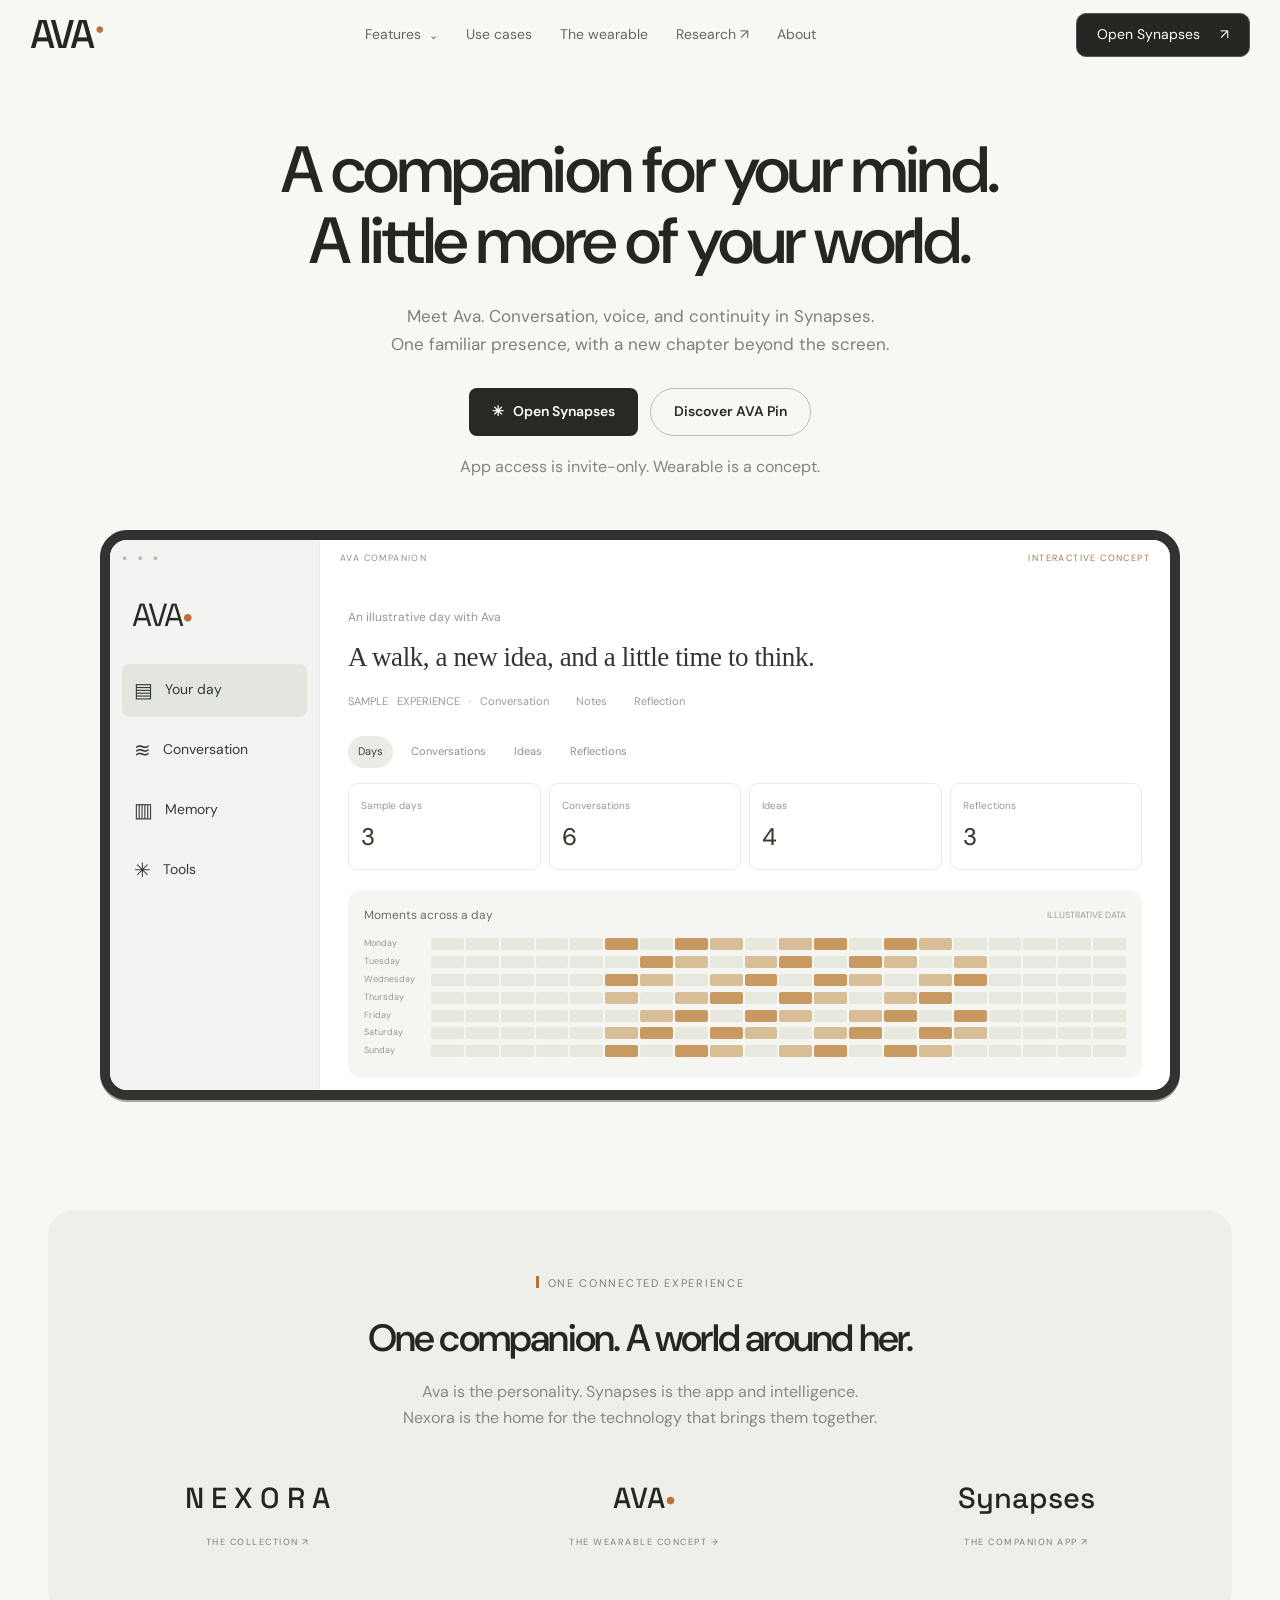
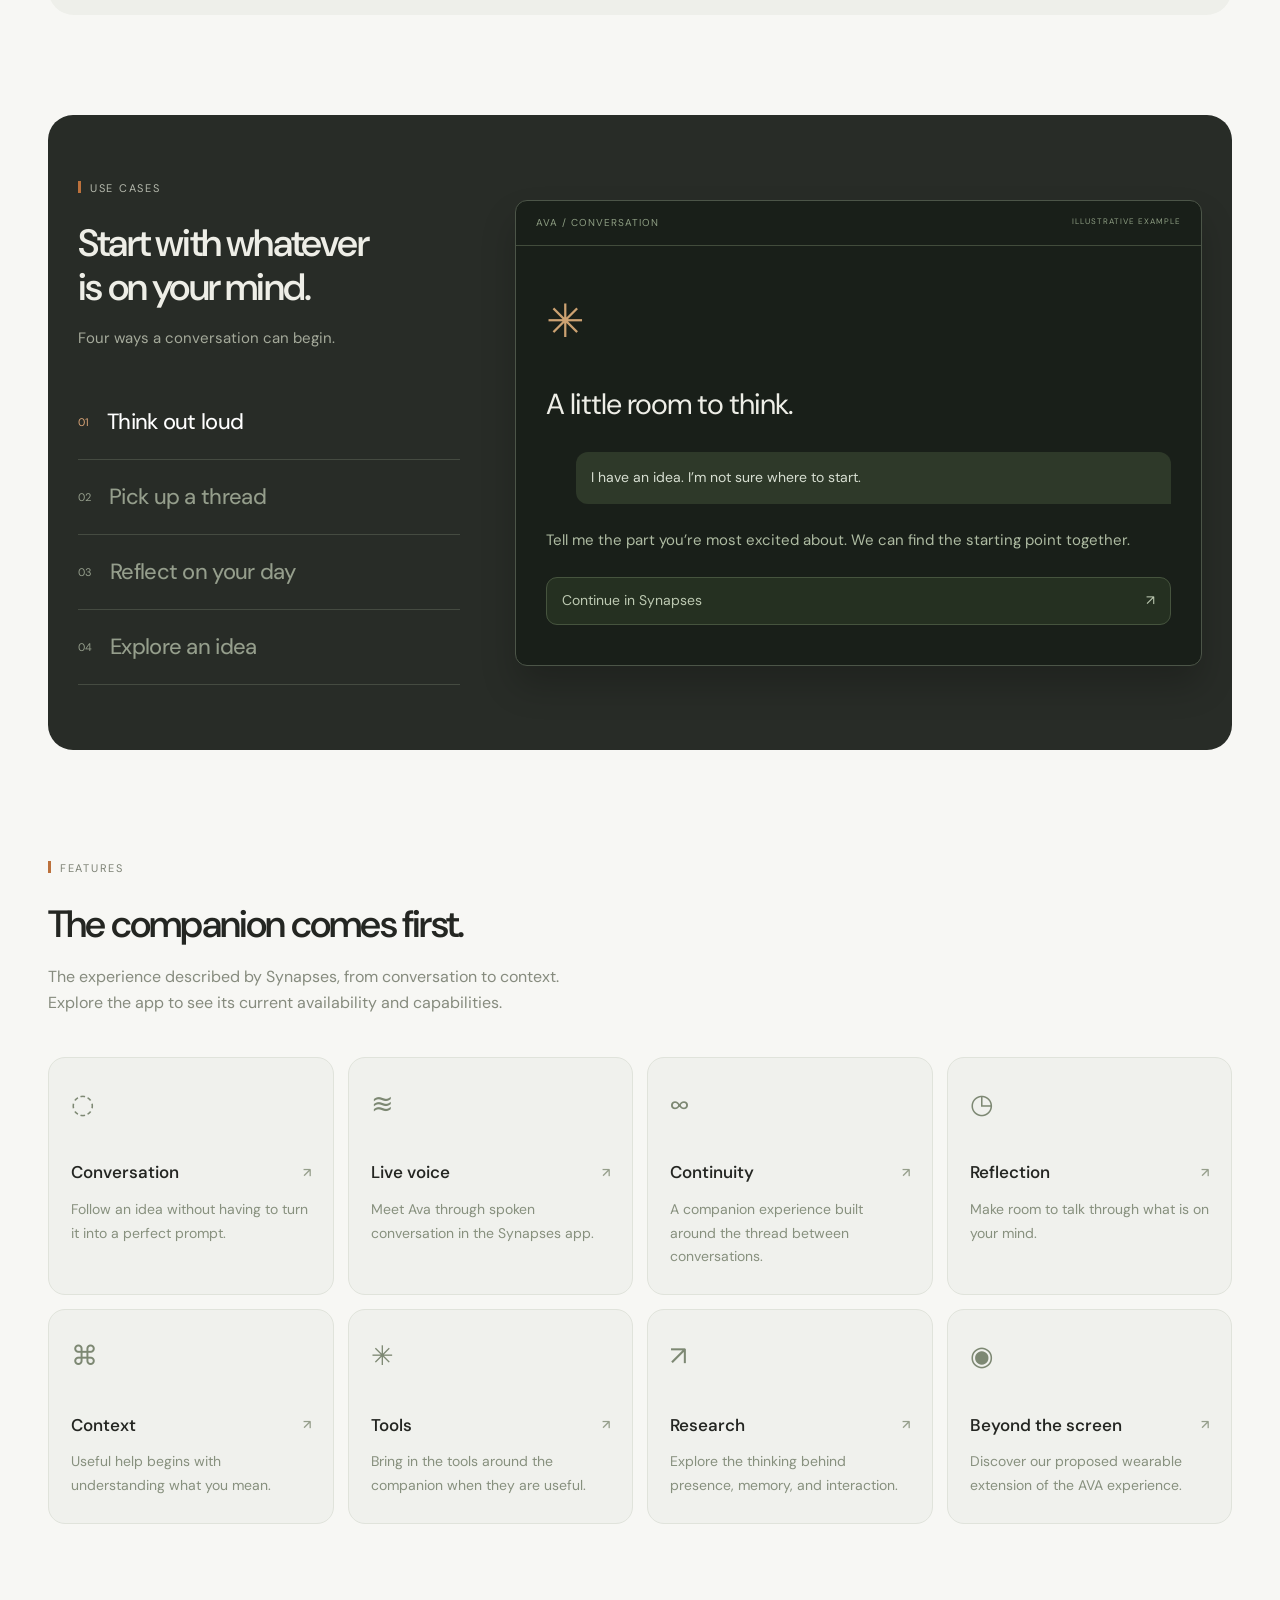
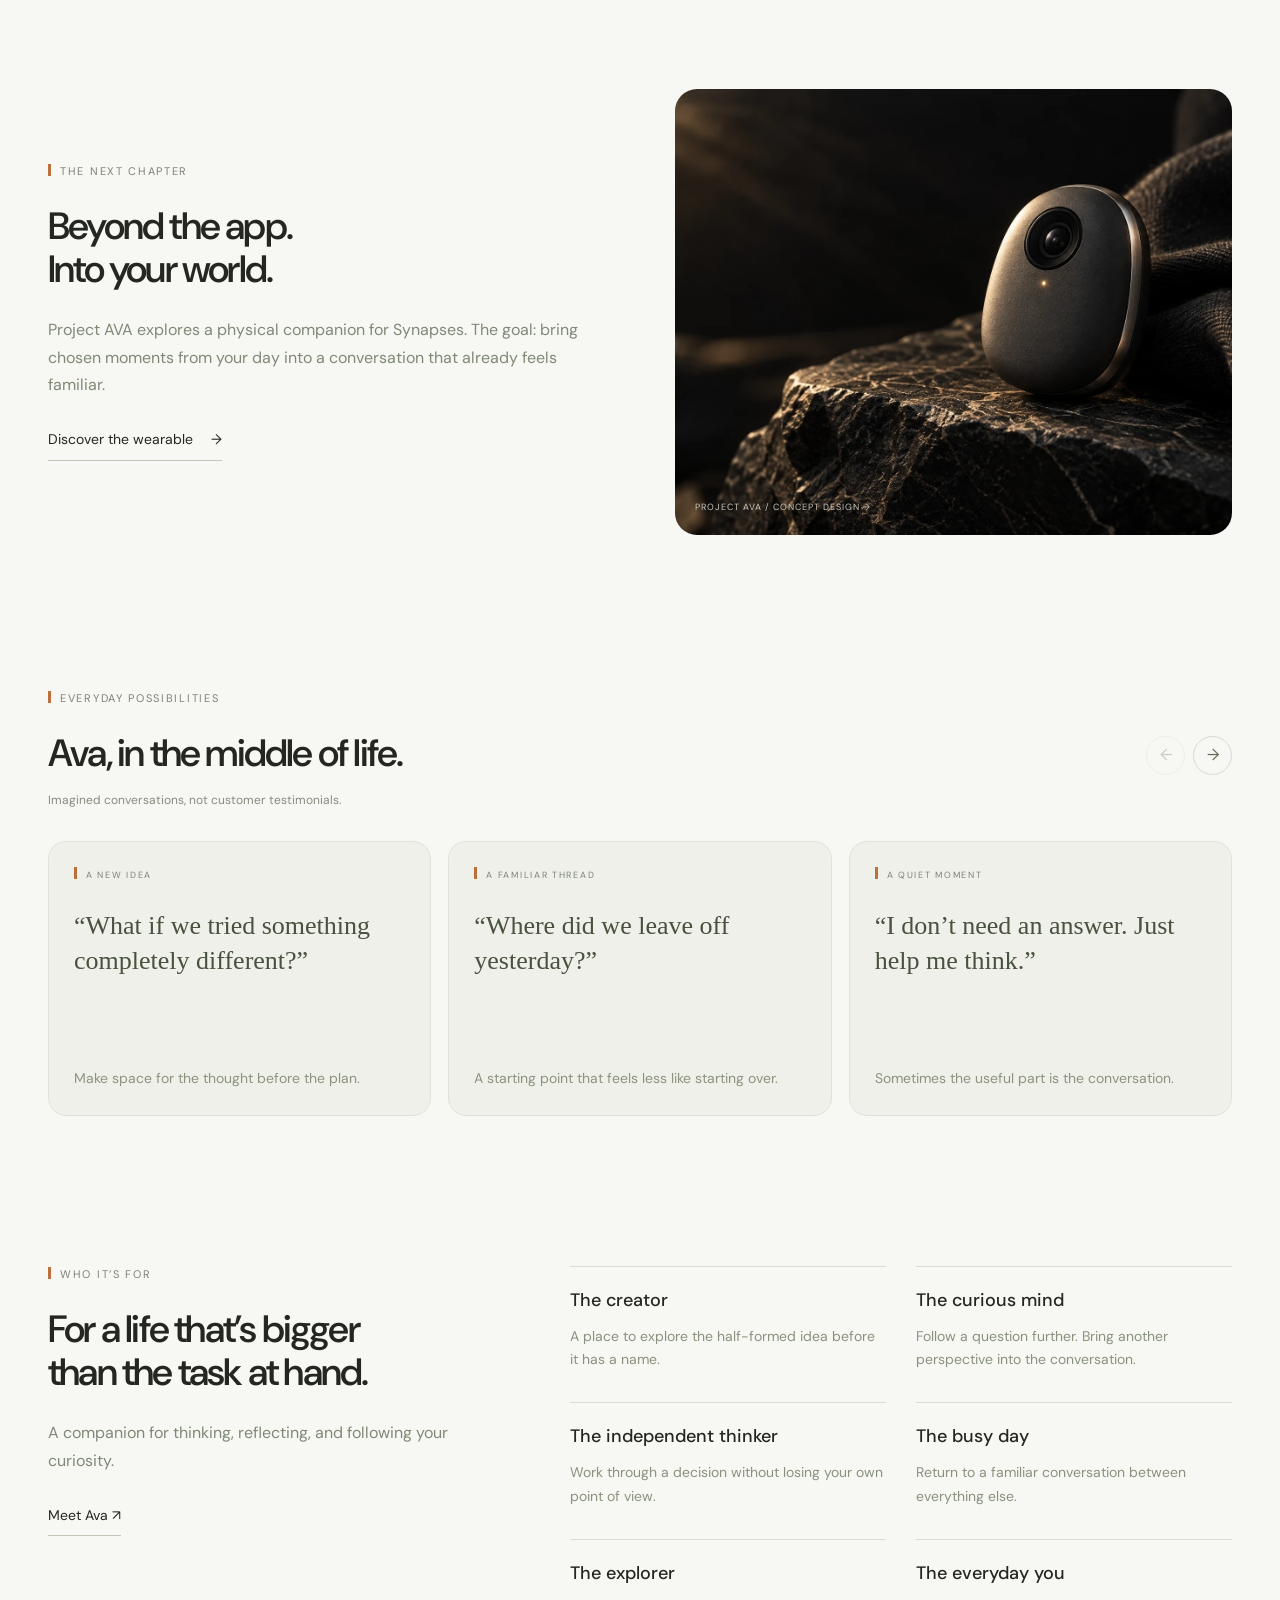
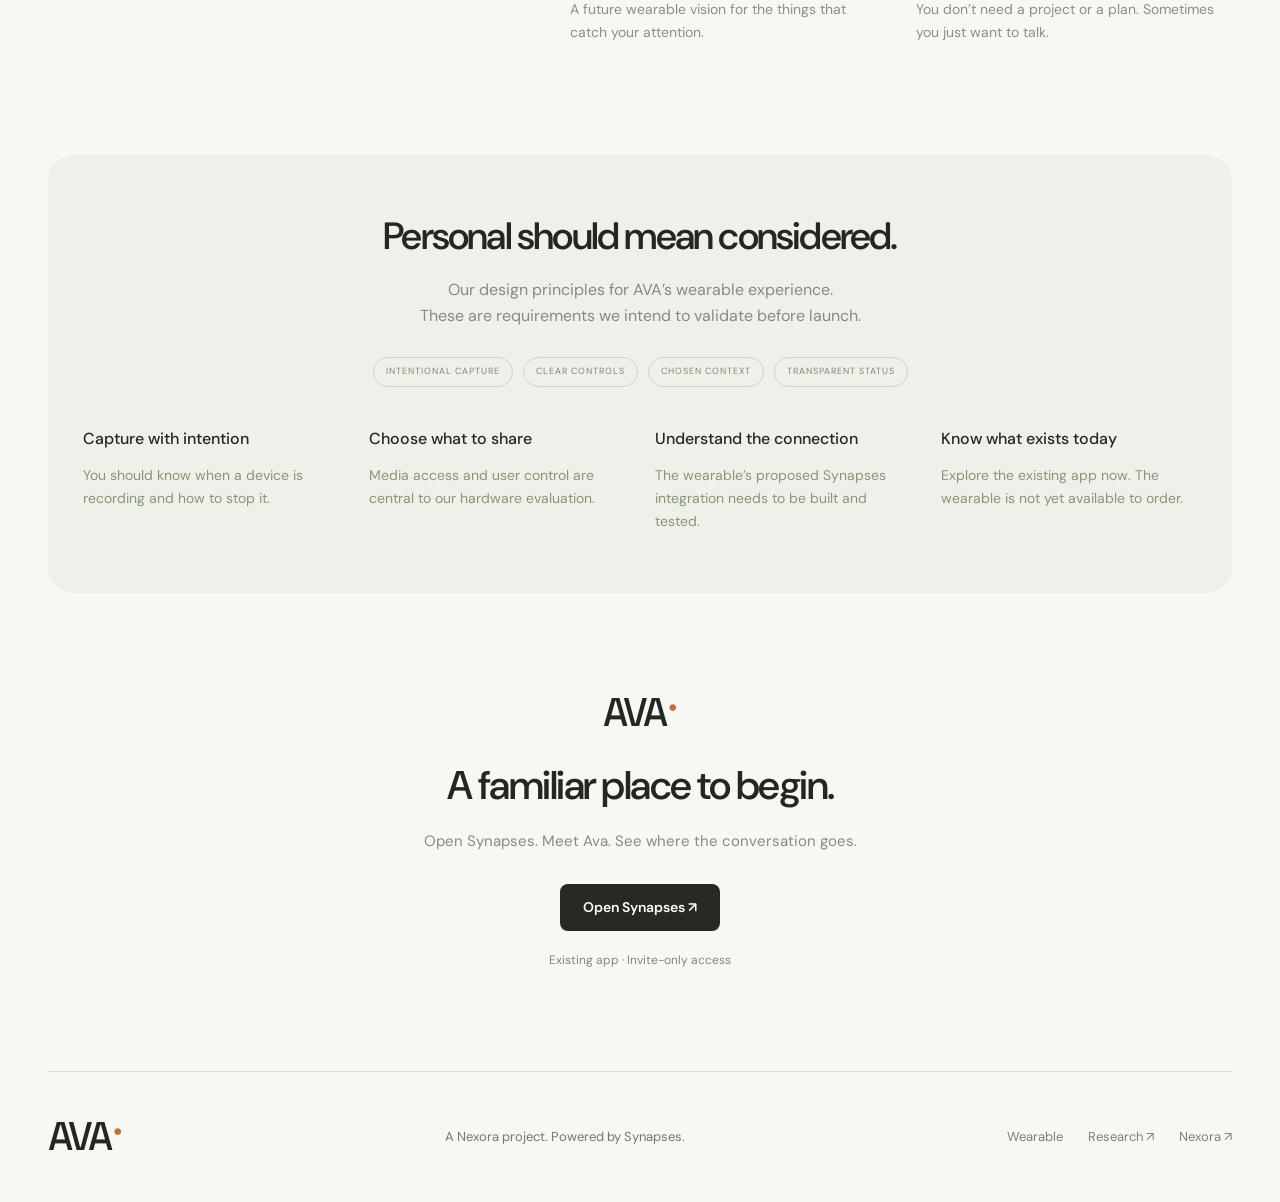
==== index.html @ 694c14b0 "Use working Nexora AVA navigation while DNS caches refresh" ====
<!doctype html>
<html lang="en"><head><meta charset="utf-8"><meta name="viewport" content="width=device-width,initial-scale=1"><title>AVA — A companion beyond the screen</title><meta name="description" content="Meet AVA by Nexora. A personal companion powered by Synapses, and a vision for taking that connection beyond the screen."><link rel="icon" href="data:image/svg+xml,%3Csvg xmlns='http://www.w3.org/2000/svg' viewBox='0 0 40 40'%3E%3Crect width='40' height='40' rx='12' fill='%230d0e10'/%3E%3Cpath d='M9 29L20 9l11 20M14 23h12' fill='none' stroke='%23eee9df' stroke-width='3'/%3E%3Ccircle cx='30' cy='10' r='3' fill='%23e6ab71'/%3E%3C/svg%3E"><link rel="stylesheet" href="./assets/style.css"><script src="./assets/app.js" defer></script><link rel="stylesheet" href="./assets/sections.css"><link rel="stylesheet" href="./assets/reference.css"></head>
<body data-page="app" class="luci-direction"><a class="skip" href="#main">Skip to content</a><header class="site-header"><a class="brand" href="https://nexora.synapses.cloud/ava/pin/" aria-label="AVA home">AVA<span class="brand-spark">•</span></a><nav aria-label="Main navigation"><div class="nav-menu"><button aria-expanded="false">Features <span>⌄</span></button><div class="nav-popover"><a href="#features">Conversation & voice<small>A familiar place to think out loud.</small></a><a href="#use-cases">Memory & context<small>Explore the companion experience.</small></a><a href="https://nexora.synapses.cloud/ava/pin/">AVA wearable<small>The next chapter beyond the screen.</small></a></div></div><a href="#use-cases">Use cases</a><a href="https://nexora.synapses.cloud/ava/pin/">The wearable</a><a href="https://research.synapses.cloud/" target="_blank" rel="noopener">Research ↗</a><a href="#about">About</a></nav><a class="header-cta" href="https://synapses.cloud/" target="_blank" rel="noopener">Open Synapses <span>↗</span></a></header><main id="main"><section class="app-hero wrap"><h1 class="word-reveal">A companion for your mind.<br>A little more of your world.</h1><p class="hero-copy">Meet Ava. Conversation, voice, and continuity in Synapses.<br>One familiar presence, with a new chapter beyond the screen.</p><div class="actions"><a class="button primary" href="https://synapses.cloud/" target="_blank" rel="noopener">✳ &nbsp; Open Synapses</a><a class="button secondary" href="https://nexora.synapses.cloud/ava/pin/">Discover AVA Pin</a></div><p class="fine">App access is invite-only. Wearable is a concept.</p><div class="memory-shell"><div class="memory-sidebar"><div class="window-dots" aria-hidden="true">● ● ●</div><span class="mini-brand">AVA<span>•</span></span><button data-view="day" aria-pressed="true" class="active">▤ <span>Your day</span></button><button data-view="voice" aria-pressed="false">≋ <span>Conversation</span></button><button data-view="memory" aria-pressed="false">▥ <span>Memory</span></button><button data-view="tools" aria-pressed="false">✳ <span>Tools</span></button><div class="sidebar-foot">Powered by<br><strong>Synapses</strong></div></div><div class="memory-main"><div class="memory-topbar"><span>AVA COMPANION</span><span>INTERACTIVE CONCEPT</span></div><div class="memory-scroll" id="memory-view" aria-live="polite"></div></div></div></section>
<section class="supported band wrap reveal" id="about"><span class="section-tag">ONE CONNECTED EXPERIENCE</span><h2>One companion. A world around her.</h2><p>Ava is the personality. Synapses is the app and intelligence.<br>Nexora is the home for the technology that brings them together.</p><div class="logo-strip"><a href="https://nexora.synapses.cloud/" target="_blank" rel="noopener">N E X O R A<small>THE COLLECTION ↗</small></a><a href="https://nexora.synapses.cloud/ava/pin/">AVA<span class="accent">•</span><small>THE WEARABLE CONCEPT →</small></a><a href="https://synapses.cloud/" target="_blank" rel="noopener">Synapses<small>THE COMPANION APP ↗</small></a></div></section>
<section class="use-case-block wrap reveal" id="use-cases"><div><span class="section-tag">USE CASES</span><h2>Start with whatever<br>is on your mind.</h2><p>Four ways a conversation can begin.</p><div class="case-tabs" role="tablist" aria-label="Conversation examples"><button role="tab" id="case-0" aria-controls="case-panel" aria-selected="true" tabindex="0" data-case="0"><span>01</span><strong>Think out loud</strong></button><button role="tab" id="case-1" aria-controls="case-panel" aria-selected="false" tabindex="-1" data-case="1"><span>02</span><strong>Pick up a thread</strong></button><button role="tab" id="case-2" aria-controls="case-panel" aria-selected="false" tabindex="-1" data-case="2"><span>03</span><strong>Reflect on your day</strong></button><button role="tab" id="case-3" aria-controls="case-panel" aria-selected="false" tabindex="-1" data-case="3"><span>04</span><strong>Explore an idea</strong></button></div></div><div class="case-preview" id="case-panel" role="tabpanel" aria-labelledby="case-0"><div class="case-bar">AVA / CONVERSATION <span>ILLUSTRATIVE EXAMPLE</span></div><div class="case-body"><div class="ava-emblem" aria-hidden="true">✳</div><h3 id="case-title">A little room to think.</h3><p class="case-question" id="case-question">I have an idea. I’m not sure where to start.</p><p class="case-answer" id="case-answer">Tell me the part you’re most excited about. We can find the starting point together.</p><a class="sample-prompt" href="https://synapses.cloud/" target="_blank" rel="noopener">Continue in Synapses <span>↗</span></a></div></div></section>
<section class="features-block wrap reveal" id="features"><span class="section-tag">FEATURES</span><h2>The companion comes first.</h2><p>The experience described by Synapses, from conversation to context.<br>Explore the app to see its current availability and capabilities.</p><div class="feature-cards"><a href="https://synapses.cloud/" target="_blank" rel="noopener"><span class="feature-icon">◌</span><h3>Conversation <span>↗</span></h3><p>Follow an idea without having to turn it into a perfect prompt.</p></a><a href="https://synapses.cloud/" target="_blank" rel="noopener"><span class="feature-icon">≋</span><h3>Live voice <span>↗</span></h3><p>Meet Ava through spoken conversation in the Synapses app.</p></a><a href="https://synapses.cloud/" target="_blank" rel="noopener"><span class="feature-icon">∞</span><h3>Continuity <span>↗</span></h3><p>A companion experience built around the thread between conversations.</p></a><a href="https://synapses.cloud/" target="_blank" rel="noopener"><span class="feature-icon">◷</span><h3>Reflection <span>↗</span></h3><p>Make room to talk through what is on your mind.</p></a><a href="https://synapses.cloud/" target="_blank" rel="noopener"><span class="feature-icon">⌘</span><h3>Context <span>↗</span></h3><p>Useful help begins with understanding what you mean.</p></a><a href="https://synapses.cloud/" target="_blank" rel="noopener"><span class="feature-icon">✳</span><h3>Tools <span>↗</span></h3><p>Bring in the tools around the companion when they are useful.</p></a><a href="https://research.synapses.cloud/" target="_blank" rel="noopener"><span class="feature-icon">↗</span><h3>Research <span>↗</span></h3><p>Explore the thinking behind presence, memory, and interaction.</p></a><a href="https://nexora.synapses.cloud/ava/pin/" ><span class="feature-icon">◉</span><h3>Beyond the screen <span>↗</span></h3><p>Discover our proposed wearable extension of the AVA experience.</p></a></div></section>
<section class="bridge-block wrap reveal"><div><span class="section-tag">THE NEXT CHAPTER</span><h2>Beyond the app.<br>Into your world.</h2><p>Project AVA explores a physical companion for Synapses. The goal: bring chosen moments from your day into a conversation that already feels familiar.</p><a class="text-link" href="https://nexora.synapses.cloud/ava/pin/">Discover the wearable <span>→</span></a></div><a class="bridge-image" href="https://nexora.synapses.cloud/ava/pin/"><img src="./assets/product.webp" loading="lazy" alt="Proposed graphite AVA wearable camera resting on stone"><span>PROJECT AVA / CONCEPT DESIGN →</span></a></section>
<section class="scenario-block wrap reveal"><div class="section-top"><div><span class="section-tag">EVERYDAY POSSIBILITIES</span><h2>Ava, in the middle of life.</h2></div><div class="carousel-buttons"><button data-slide="-1" aria-label="Previous example">←</button><button data-slide="1" aria-label="Next example">→</button></div></div><p class="scenario-disclaimer">Imagined conversations, not customer testimonials.</p><div class="scenario-track"><article><span class="section-tag">A NEW IDEA</span><h3>“What if we tried something completely different?”</h3><p>Make space for the thought before the plan.</p></article><article><span class="section-tag">A FAMILIAR THREAD</span><h3>“Where did we leave off yesterday?”</h3><p>A starting point that feels less like starting over.</p></article><article><span class="section-tag">A QUIET MOMENT</span><h3>“I don’t need an answer. Just help me think.”</h3><p>Sometimes the useful part is the conversation.</p></article><article><span class="section-tag">A DIFFERENT PERSPECTIVE</span><h3>“What am I not considering?”</h3><p>Look at the question from another angle.</p></article></div></section>
<section class="audience-block wrap reveal"><div><span class="section-tag">WHO IT’S FOR</span><h2>For a life that’s bigger<br>than the task at hand.</h2><p>A companion for thinking, reflecting, and following your curiosity.</p><a class="text-link" href="https://synapses.cloud/" target="_blank" rel="noopener">Meet Ava ↗</a></div><div class="audience-grid"><article><h3>The creator</h3><p>A place to explore the half-formed idea before it has a name.</p></article><article><h3>The curious mind</h3><p>Follow a question further. Bring another perspective into the conversation.</p></article><article><h3>The independent thinker</h3><p>Work through a decision without losing your own point of view.</p></article><article><h3>The busy day</h3><p>Return to a familiar conversation between everything else.</p></article><article><h3>The explorer</h3><p>A future wearable vision for the things that catch your attention.</p></article><article><h3>The everyday you</h3><p>You don’t need a project or a plan. Sometimes you just want to talk.</p></article></div></section>
<section class="principles-block wrap reveal"><h2>Personal should mean considered.</h2><p>Our design principles for AVA’s wearable experience.<br>These are requirements we intend to validate before launch.</p><div class="principle-tags"><span>INTENTIONAL CAPTURE</span><span>CLEAR CONTROLS</span><span>CHOSEN CONTEXT</span><span>TRANSPARENT STATUS</span></div><div class="principle-grid"><article><h3>Capture with intention</h3><p>You should know when a device is recording and how to stop it.</p></article><article><h3>Choose what to share</h3><p>Media access and user control are central to our hardware evaluation.</p></article><article><h3>Understand the connection</h3><p>The wearable’s proposed Synapses integration needs to be built and tested.</p></article><article><h3>Know what exists today</h3><p>Explore the existing app now. The wearable is not yet available to order.</p></article></div></section>
<section class="closing wrap reveal"><span class="brand">AVA<span class="brand-spark">•</span></span><h2>A familiar place to begin.</h2><p>Open Synapses. Meet Ava. See where the conversation goes.</p><a class="button primary" href="https://synapses.cloud/" target="_blank" rel="noopener">Open Synapses ↗</a><p class="fine">Existing app · Invite-only access</p></section></main><footer class="wrap"><a class="brand" href="https://nexora.synapses.cloud/ava/pin/">AVA<span class="brand-spark">•</span></a><p>A Nexora project. Powered by Synapses.</p><div><a href="https://nexora.synapses.cloud/ava/pin/">Wearable</a><a href="https://research.synapses.cloud/" target="_blank" rel="noopener">Research ↗</a><a href="https://nexora.synapses.cloud/" target="_blank" rel="noopener">Nexora ↗</a></div></footer></body></html>
---- assets/style.css ----
@import url('https://fonts.googleapis.com/css2?family=DM+Sans:wght@400;450;500;550;600;650;700&family=Space+Grotesk:wght@400;500;600&display=swap');
:root{color-scheme:dark;--bg:#0b0d0e;--surface:#141719;--text:#f1eee8;--muted:#969a9c;--line:#2c3032;--accent:#e6ad7e;--font:'DM Sans',Arial,sans-serif}*{box-sizing:border-box}html{scroll-behavior:smooth;scroll-padding-top:100px}body{margin:0;background:var(--bg);color:var(--text);font:16px/1.55 var(--font);-webkit-font-smoothing:antialiased}a{color:inherit;text-decoration:none}button{font:inherit;color:inherit;cursor:pointer}button,a{-webkit-tap-highlight-color:transparent}a:focus-visible,button:focus-visible,summary:focus-visible{outline:2px solid var(--accent);outline-offset:6px}button{border:0}h1,h2,h3,p{margin:0}img{max-width:100%;display:block}.wrap{width:min(1200px,calc(100% - 96px));margin-inline:auto}.skip{position:fixed;top:-80px;background:var(--text);color:var(--bg);padding:12px;z-index:100}.skip:focus{top:8px}.site-header{height:88px;padding:0 48px;display:flex;align-items:center;justify-content:space-between;gap:28px;border-bottom:1px solid #ffffff12;background:#0b0d0eee;position:sticky;top:0;z-index:20;backdrop-filter:blur(18px)}.brand{display:flex;align-items:center;gap:3px;font-family:'Space Grotesk',sans-serif;font-weight:500;letter-spacing:-3px;font-size:36px;line-height:1}.brand-spark{font-size:25px;align-self:flex-start;color:var(--accent);letter-spacing:0}.brand small{font:10px/1.5 var(--font);letter-spacing:2px;color:var(--muted);margin-left:16px;border-left:1px solid var(--line);padding-left:16px}.site-header nav{display:flex;gap:32px;font-size:14px;color:#a6aaad}.site-header nav a{padding:12px 0;position:relative;transition:color .25s}.site-header nav a:hover,.site-header nav a[aria-current]{color:var(--text)}.site-header nav a[aria-current]:after{content:'';position:absolute;bottom:0;left:0;right:0;height:1px;background:var(--accent)}.header-cta{border:1px solid #515456;border-radius:30px;padding:10px 20px;font-size:14px;display:flex;gap:20px;align-items:center;white-space:nowrap;transition:background .2s}.header-cta:hover{background:#272a2d}.eyebrow{font-size:12px;letter-spacing:2.5px;display:flex;align-items:center;justify-content:center;gap:12px}.tiny-star{color:var(--accent);font-size:21px}.app-hero{padding-top:74px;text-align:center}.app-hero h1{font-size:clamp(48px,5.8vw,82px);font-weight:450;letter-spacing:-4px;line-height:1.08;margin:24px 0}.app-hero h1 span{color:#92979a}.hero-copy{color:#a8adae;font-size:18px;line-height:1.6}.actions{display:flex;justify-content:center;align-items:center;gap:30px;margin-top:30px}.button{display:inline-flex;align-items:center;justify-content:center;gap:36px;border-radius:40px;padding:15px 26px;font-size:14px;font-weight:600;transition:transform .25s,background .25s}.primary{color:#131515;background:var(--text)}.button:hover{transform:translateY(-3px);background:#fff}.text-link{font-size:14px;border-bottom:1px solid #575b5c;padding:9px 0;display:inline-flex;align-items:center;gap:18px}.fine{font-size:12px;color:#94999b;margin-top:15px}.companion-window{margin-top:52px;border:1px solid #3d4244;border-radius:16px 16px 0 0;overflow:hidden;background:#121517;box-shadow:0 0 90px #c3a58508;text-align:left}.window-top{height:45px;display:flex;align-items:center;justify-content:space-between;border-bottom:1px solid var(--line);padding:0 20px;font-size:10px;letter-spacing:1.5px;color:#92989c}.window-dots{color:#62696b;font-size:9px;letter-spacing:4px}.demo-label{border:1px solid #494b46;color:#c4b39d;padding:3px 8px;border-radius:4px;font-size:9px}.companion-layout{display:grid;grid-template-columns:210px 1fr;min-height:460px}.companion-layout aside{padding:30px 20px;border-right:1px solid var(--line);display:flex;flex-direction:column;gap:5px}.mini-brand{font-family:'Space Grotesk';font-size:28px;letter-spacing:-2px;margin:0 15px 20px}.mini-brand span{color:var(--accent)}aside>p{color:#8c9294;font-size:12px;margin:0 15px 8px}.demo-tab{background:none;display:flex;gap:15px;text-align:left;font-size:12px;color:#8f979a;padding:12px;border-radius:7px}.demo-tab span{font-size:14px}.demo-tab:hover{background:#202629}.demo-tab.active{background:#252c30;color:#eee8df}.sidebar-foot{margin-top:auto;padding:25px 14px 0;color:#8f979a;font-size:12px}.sidebar-foot strong{font-weight:500;color:#d0d3d3;font-size:17px}.demo-content{padding:30px 44px 20px;max-width:790px;width:100%;margin:auto}.demo-heading{display:flex;justify-content:space-between;font-size:10px;letter-spacing:1.5px;color:#959f9f}.demo-content h2{font-weight:400;font-size:38px;line-height:1.2;letter-spacing:-1.5px;margin:25px 0}.conversation{min-height:120px;font-size:14px}.human{background:#252d30;border:1px solid #3a4346;border-radius:12px 12px 0 12px;padding:12px 18px;width:fit-content;margin-left:auto;color:#d9dcdb}.ava-answer{display:flex;align-items:flex-start;gap:13px;margin:23px 0}.ava-glyph{color:var(--accent);font-size:25px;line-height:1.2}.ava-answer p{padding-top:3px;color:#bfc5c5}.sample-prompt{margin-top:25px;background:#1d2225;border:1px solid #3a4345;padding:12px 15px;border-radius:11px;color:#939d9f;font-size:14px;display:flex;justify-content:space-between;align-items:center}.sample-prompt a{background:#e6ddd0;border-radius:50%;color:#1b2021;width:29px;height:29px;display:grid;place-items:center}.demo-note{color:#93999a;font-size:11px;margin-top:10px;text-align:center}footer{display:flex;justify-content:space-between;align-items:center;padding-block:45px;border-top:1px solid var(--line);gap:24px}footer p,footer>a:last-child{font-size:13px;color:var(--muted)}@media(max-width:850px){.wrap{width:calc(100% - 40px)}.site-header{padding:0 20px;gap:16px;height:78px}.brand small{display:none}.site-header nav{gap:18px}.site-header nav a:last-child{display:none}.header-cta{padding:9px 14px;font-size:12px;gap:8px}.app-hero{padding-top:56px}.app-hero h1{letter-spacing:-2.5px}.companion-layout{grid-template-columns:160px 1fr}.demo-content{padding:24px}.demo-tab{gap:7px}.demo-tab span{font-size:12px}.demo-content h2{font-size:30px}.window-top{font-size:9px}.eyebrow{font-size:10px;letter-spacing:1.5px}}@media(max-width:560px){.site-header{flex-wrap:wrap;height:110px;padding-block:12px;gap:8px}.site-header nav{order:3;justify-content:center;width:100%;gap:30px;font-size:13px}.site-header nav a{padding:4px 0}.brand{font-size:30px}.app-hero h1{font-size:45px;letter-spacing:-2.5px}.hero-copy{font-size:16px}.actions{gap:20px}.button{padding:14px 20px;gap:22px}.companion-layout{display:block}.companion-layout aside{flex-direction:row;flex-wrap:wrap;border-right:0;border-bottom:1px solid var(--line);padding:12px}.mini-brand,aside>p,.sidebar-foot{display:none}.demo-tab{flex:1;justify-content:center;padding:9px 3px}.demo-tab span{font-size:11px}.window-top>span:nth-child(2){display:none}.demo-content{padding:24px 18px}.demo-content h2{font-size:32px}.conversation{font-size:13px}.sample-prompt{font-size:12px}.demo-note{font-size:10px}.eyebrow{font-size:9px;letter-spacing:1px}footer{flex-wrap:wrap}footer p{width:70%;font-size:12px}}@media(prefers-reduced-motion:reduce){html{scroll-behavior:auto}*,*:before,*:after{animation:none!important;transition:none!important}}
---- assets/sections.css ----
.left{justify-content:flex-start}.accent{color:var(--accent)}.intro-section{padding-block:130px}.split-copy{display:grid;grid-template-columns:1.4fr 1fr;align-items:end;gap:70px;margin-top:30px}.split-copy h2,.design-principles>h2,.development h2{font-size:clamp(36px,4.4vw,60px);line-height:1.12;font-weight:400;letter-spacing:-2.6px}.split-copy em{color:#8f9698;font-style:normal}.split-copy>p{color:#a5acae;max-width:440px;font-size:17px;line-height:1.7}.feature-grid{display:grid;grid-template-columns:repeat(3,1fr);gap:45px;margin-top:65px}.feature-grid article{border-top:1px solid #484c4d;padding-top:22px}.feature-number{font-size:12px;color:var(--accent);letter-spacing:1.5px}.feature-grid h3{font-weight:450;font-size:25px;letter-spacing:-.8px;margin:30px 0 14px}.feature-grid p{color:#9da4a6;font-size:15px;line-height:1.7}.wearable-tease{position:relative;min-height:650px;isolation:isolate;overflow:hidden}.wearable-tease>img{position:absolute;width:100%;height:100%;object-fit:cover;object-position:center 43%;z-index:-2}.wearable-tease:after{content:'';position:absolute;inset:0;background:linear-gradient(90deg,#070a0de8,#070a0dab 37%,#070a0d08 75%);z-index:-1}.tease-copy{padding:90px max(48px,calc((100vw - 1200px)/2));width:100%;max-width:calc(620px + (100vw - 1200px)/2)}.tease-copy h2{font-size:clamp(56px,6vw,86px);font-weight:400;line-height:1.04;letter-spacing:-4px;margin:30px 0 25px}.tease-copy p{font-size:17px;max-width:390px;color:#c5c5bf;line-height:1.7}.tease-copy .button{margin-top:30px}.image-caption{display:block;font-size:10px;color:#b6b3ac;letter-spacing:1.8px;margin-top:35px}.ecosystem{padding-block:130px}.brand-path{margin-top:60px;display:grid;grid-template-columns:repeat(3,1fr);border-top:1px solid var(--line);border-bottom:1px solid var(--line)}.brand-path>a{padding:30px;display:flex;flex-direction:column;gap:20px;transition:background .25s}.brand-path>a+ a{border-left:1px solid var(--line)}.brand-path>a:hover{background:#191e21}.brand-path small{font-size:11px;letter-spacing:2px;color:#9da6a8}.brand-path strong{font-weight:400;font-size:33px;letter-spacing:-1px}.brand-path>a:first-child strong{font-size:25px;letter-spacing:5px}.brand-path>a>span{font-size:13px;color:#b5bebf}.closing{text-align:center;padding:100px 0 110px;border-top:1px solid var(--line)}.closing h2{font-weight:400;font-size:clamp(54px,7vw,100px);letter-spacing:-4px;line-height:1.1;margin:25px 0}.closing>p{color:#a3aaac;font-size:17px}.closing>.button{margin-top:30px}.closing>.fine{font-size:12px}footer>div{display:flex;gap:25px;font-size:13px;color:#a2aaad}.pin-hero{min-height:calc(100svh - 88px);position:relative;display:flex;align-items:center;isolation:isolate;overflow:hidden}.hero-photo{position:absolute;inset:0;width:100%;height:100%;object-fit:cover;object-position:center;z-index:-2}.pin-hero:after{content:'';position:absolute;inset:0;z-index:-1;background:linear-gradient(90deg,#080b0eee 0%,#080b0e99 36%,#080b0e05 65%),linear-gradient(0deg,#080b0eaa,transparent 20%)}.pin-hero-copy{padding:80px max(48px,calc((100vw - 1200px)/2)) 115px;width:100%}.project-word{display:flex;gap:18px;align-items:center;font-size:23px;font-family:'Space Grotesk';margin:25px 0 22px;color:#c6c6c1}.project-word>span{font-size:clamp(100px,12vw,170px);font-weight:400;line-height:1;letter-spacing:-12px;color:#f7f1e6}.project-word>span>span{letter-spacing:-8px}.pin-hero h1{font-weight:400;letter-spacing:-1.4px;font-size:34px;line-height:1.25;margin-top:24px}.pin-hero-copy>p{color:#b9bfbb;line-height:1.7;margin-top:22px;font-size:16px;max-width:400px}.hero-bottom{position:absolute;bottom:30px;left:48px;right:48px;display:flex;justify-content:space-between;align-items:center;font-size:10px;letter-spacing:1.5px;color:#bdbab2;gap:20px}.hero-bottom>a{width:36px;height:36px;display:grid;place-items:center;border:1px solid #9b978e;border-radius:50%;font-size:18px}.vision-note{display:grid;grid-template-columns:1.4fr 1fr;gap:70px;margin-top:65px;padding-top:25px;border-top:1px solid var(--line)}.vision-note>span{font-size:11px;letter-spacing:2px;color:var(--accent)}.vision-note>p{font-size:24px;line-height:1.5;letter-spacing:-.5px;color:#d5d5cf}.lifestyle-panel{position:relative;height:720px;isolation:isolate;overflow:hidden}.lifestyle-panel>img{position:absolute;width:100%;height:100%;object-fit:cover;object-position:center 38%;z-index:-2}.lifestyle-panel:after{position:absolute;inset:0;content:'';background:linear-gradient(90deg,transparent 25%,#080b0ea8 78%);z-index:-1}.lifestyle-copy{position:absolute;left:62%;right:6%;top:25%}.lifestyle-copy h2{font-size:clamp(50px,5vw,74px);line-height:1.06;letter-spacing:-3px;font-weight:400;margin:25px 0}.lifestyle-copy p{color:#d7d1c9;font-size:16px}.lifestyle-panel .image-caption{position:absolute;bottom:30px;left:48px}.journey{padding-block:130px}.journey-layout{display:grid;grid-template-columns:1fr 1.2fr;gap:90px;margin-top:65px;align-items:center}.journey-tabs{display:grid}.journey-tabs button{display:flex;gap:22px;background:transparent;text-align:left;align-items:center;padding:26px 0;border-top:1px solid var(--line);color:#7f888a;transition:color .3s}.journey-tabs button:last-child{border-bottom:1px solid var(--line)}.journey-tabs button>span{font-size:12px}.journey-tabs button div{flex:1}.journey-tabs strong{display:block;font-size:24px;font-weight:400;letter-spacing:-.5px}.journey-tabs small{font-size:14px;margin-top:5px;display:block}.journey-tabs b{font-weight:400}.journey-tabs [aria-selected=true]{color:#f0e9df}.journey-tabs [aria-selected=true]>span{color:var(--accent)}.step-panel{background:#181e21;border:1px solid #364145;border-radius:18px;padding:30px 36px;min-height:410px;display:flex;flex-direction:column}.step-meta{display:flex;justify-content:space-between;gap:15px;font-size:10px;letter-spacing:1.5px;color:#aab3b5}.step-symbol{font-size:70px;color:var(--accent);font-weight:300;margin:12px 0}.step-panel h3{font-weight:400;font-size:30px;line-height:1.2;letter-spacing:-1px;margin-bottom:18px}.step-panel>p{font-size:16px;color:#aab6b8;line-height:1.65}.step-panel .step-status{border-top:1px solid #384448;padding-top:18px;margin-top:30px;font-size:11px;color:#aab3b5}.design-principles{padding-bottom:130px}.design-principles>h2{margin-top:25px}.development{display:grid;grid-template-columns:1fr 1fr;gap:100px;border-top:1px solid var(--line);padding-block:100px}.development h2{margin-top:25px}.development>div>p{color:#a3acae;margin-top:25px;font-size:16px}.development .text-link{margin-top:25px}.faq details{border-bottom:1px solid var(--line);padding:23px 0}.faq details:first-child{border-top:1px solid var(--line)}.faq summary{cursor:pointer;display:flex;justify-content:space-between;gap:20px;list-style:none;font-size:17px}.faq summary::-webkit-details-marker{display:none}.faq summary>span{color:var(--accent);transition:transform .3s;font-size:22px;line-height:1}.faq details[open] summary>span{transform:rotate(45deg)}.faq details>p{margin-top:18px;font-size:15px;color:#a3acae;line-height:1.7}.reveal{opacity:1;transform:none}.motion-ready .reveal{opacity:0;transform:translateY(24px);transition:opacity .8s ease,transform .8s cubic-bezier(.22,.61,.36,1)}.motion-ready .reveal.visible{opacity:1;transform:none}@media(min-width:1600px){.pin-hero{max-height:1000px}.pin-hero-copy{padding-block:120px 150px}}@media(max-width:1000px){.tease-copy{max-width:600px;padding-left:48px;padding-right:48px}.split-copy{gap:35px}.journey-layout{gap:40px}.development{gap:40px}.brand-path strong{font-size:27px}.lifestyle-copy{left:55%;right:5%}.pin-hero-copy{padding-inline:40px}.pin-hero h1{font-size:30px}.pin-hero:after{background:linear-gradient(90deg,#080b0eeb,#080b0e55 65%,#080b0e00)}.project-word>span{font-size:125px}.pin-hero .actions{gap:20px}.pin-hero .button{gap:18px}.hero-bottom{left:40px;right:40px}}@media(max-width:700px){.intro-section,.ecosystem,.journey{padding-block:80px}.split-copy{grid-template-columns:1fr;gap:24px}.split-copy h2,.development h2,.design-principles>h2{font-size:40px;letter-spacing:-2px}.split-copy>p{max-width:none;font-size:16px}.feature-grid{grid-template-columns:1fr;gap:28px;margin-top:40px}.feature-grid h3{margin-top:16px}.feature-grid p{max-width:500px}.wearable-tease{min-height:720px}.wearable-tease>img{object-position:45% center}.wearable-tease:after{background:linear-gradient(0deg,#070a0df0 0%,#070a0da0 40%,#070a0d00 85%)}.tease-copy{padding:320px 25px 35px;max-width:none}.tease-copy h2{font-size:57px;letter-spacing:-3px}.tease-copy p{max-width:360px;font-size:16px}.brand-path{grid-template-columns:1fr}.brand-path>a{padding:25px 10px;display:grid;grid-template-columns:1fr 1fr;gap:12px}.brand-path>a+a{border-left:0;border-top:1px solid var(--line)}.brand-path small{grid-column:1/-1}.brand-path>a>span{align-self:center;text-align:right}.closing{padding-block:80px}.closing h2{letter-spacing:-2px;font-size:55px}.pin-hero{min-height:820px;align-items:flex-end}.hero-photo{object-position:68% 15%;height:65%}.pin-hero:after{background:linear-gradient(0deg,#0b0d0e 10%,#0b0d0e 30%,#0b0d0e55 55%,transparent 90%)}.pin-hero-copy{padding:300px 24px 115px}.project-word{gap:14px;margin:20px 0;font-size:19px}.project-word>span{font-size:100px;letter-spacing:-8px}.pin-hero h1{font-size:31px;margin-top:15px}.pin-hero .eyebrow{font-size:9px}.pin-hero-copy>p{font-size:15px;margin-top:16px}.pin-hero .actions{flex-wrap:wrap;justify-content:flex-start;gap:15px;margin-top:25px}.pin-hero .text-link{font-size:12px}.hero-bottom{left:24px;right:24px;bottom:24px;font-size:8px;letter-spacing:1px}.hero-bottom>span:first-child{display:none}.vision-note{grid-template-columns:1fr;gap:20px;margin-top:35px}.vision-note>p{font-size:23px}.lifestyle-panel{height:660px}.lifestyle-panel>img{object-position:40% center}.lifestyle-panel:after{background:linear-gradient(0deg,#070b0df0,transparent 75%)}.lifestyle-copy{top:auto;bottom:75px;left:25px;right:25px}.lifestyle-copy h2{font-size:53px;letter-spacing:-2px}.lifestyle-copy p{max-width:370px}.lifestyle-panel .image-caption{left:25px;bottom:25px}.journey-layout{grid-template-columns:1fr;gap:30px;margin-top:35px}.journey-tabs button{padding:18px 0}.journey-tabs strong{font-size:21px}.step-panel{min-height:380px;padding:25px}.design-principles{padding-bottom:80px}.development{grid-template-columns:1fr;padding-block:70px;gap:35px}.faq summary{font-size:16px}.closing .actions{flex-wrap:wrap}footer>div{width:100%;justify-content:space-between}footer>p{font-size:12px}.image-caption{font-size:9px}}@media(prefers-reduced-motion:reduce){.motion-ready .reveal{opacity:1;transform:none}}
---- assets/reference.css ----
.luci-direction{--bg:#f7f7f4;--text:#242622;--surface:#eeefeb;--muted:#74776f;--line:#dedfd8;--accent:#bc713c;color-scheme:light}.luci-direction .site-header{height:70px;background:#f7f7f4f2;border-bottom:0;padding-inline:30px}.luci-direction .site-header nav{color:#646960;gap:28px}.luci-direction .brand{font-size:40px}.luci-direction .header-cta{background:#242622;color:#fff;border-radius:10px;padding:10px 20px}.luci-direction .app-hero{padding-top:65px}.luci-direction .app-hero h1{font-size:clamp(42px,5.1vw,66px);font-weight:550;letter-spacing:-2.6px;line-height:1.08;margin:0 auto 26px;max-width:930px}.luci-direction .hero-copy{color:#7d8078;font-size:17px}.luci-direction .actions{margin-top:30px;gap:12px}.luci-direction .primary{background:#262924;color:#fff;border-radius:8px;padding:13px 23px}.luci-direction .primary:hover{background:#42483e}.luci-direction .secondary{border:1px solid #bcbeb7;color:#292c27;background:transparent;border-radius:35px;padding:12px 23px}.luci-direction .fine{color:#81857c}.nav-menu{position:relative}.nav-menu>button{background:none;font-size:14px;padding:12px 0;color:inherit}.nav-menu>button>span{font-size:11px;margin-left:4px}.nav-popover{visibility:hidden;opacity:0;transform:translateY(8px);position:absolute;top:100%;left:-25px;width:285px;padding:14px;background:#fff;border:1px solid #dfe1d9;box-shadow:0 20px 35px #00000012;border-radius:14px;transition:opacity .18s,transform .18s;pointer-events:none}.nav-menu.open .nav-popover{visibility:visible;opacity:1;transform:none;pointer-events:auto}.site-header .nav-popover>a{display:block;padding:12px;border-radius:7px;color:#252c26}.site-header .nav-popover>a:hover{background:#f1f2ed}.nav-popover small{display:block;color:#7b8177;font-size:12px;line-height:1.5;margin-top:3px}.memory-shell{display:grid;grid-template-columns:210px 1fr;text-align:left;margin:50px auto 0;max-width:1080px;border:10px solid #30332f;border-radius:27px;height:570px;overflow:hidden;box-shadow:0 2px 0 #a4a69e;background:#fff}.memory-sidebar{background:#f3f4f1;border-right:1px solid #ebede8;padding:12px;display:flex;flex-direction:column;gap:7px}.memory-sidebar .window-dots{color:#b7bba9;margin:0 0 18px}.memory-sidebar .mini-brand{color:#252c25;font-size:32px;margin:0 10px 16px}.memory-sidebar button{display:flex;align-items:center;gap:12px;text-align:left;background:transparent;color:#333c34;padding:11px 12px;border-radius:8px;font-size:20px}.memory-sidebar button span{font-size:14px}.memory-sidebar button.active{background:#e3e6df}.memory-sidebar button:hover{background:#e9ebe6}.memory-sidebar .sidebar-foot{color:#7c8479;font-size:12px}.memory-sidebar .sidebar-foot strong{color:#4f594e}.memory-main{min-width:0;display:flex;flex-direction:column}.memory-topbar{display:flex;justify-content:space-between;gap:20px;padding:12px 20px;font-size:9px;letter-spacing:1.4px;color:#8b9287;background:#fff;min-height:40px}.memory-topbar>span:last-child{color:#a6784a}.memory-scroll{overflow:auto;padding:24px 28px;scrollbar-width:thin;scrollbar-color:#d4d8cf transparent;flex:1}.memory-scroll .date-label{font-size:12px;color:#94998f}.memory-scroll h2{font:400 27px/1.35 Georgia,serif;letter-spacing:-.4px;margin:10px 0 18px;color:#30382e}.memory-scroll .record-tags{font-size:11px;color:#969d91;word-spacing:6px}.memory-filters{display:flex;gap:8px;flex-wrap:wrap;margin:26px 0 15px}.memory-filters button{background:none;color:#8b9384;border-radius:20px;padding:7px 10px;font-size:11px}.memory-filters button.active{background:#e9ede5;color:#3b4635}.memory-stats{display:grid;grid-template-columns:repeat(4,1fr);gap:8px;margin-bottom:20px}.memory-stats>div{border:1px solid #e9ede5;border-radius:9px;padding:14px 12px;color:#929b8b;font-size:10px}.memory-stats strong{display:block;color:#35402e;font-size:24px;font-weight:450;margin-top:5px}.heatmap{padding:16px;background:#f5f6f1;border-radius:13px}.heatmap>div:first-child{display:flex;justify-content:space-between;align-items:center;font-size:12px;color:#686f61;margin-bottom:12px}.heatmap>div:first-child>span{font-size:9px;color:#9b9f92}.heat-row{display:grid;grid-template-columns:65px repeat(20,1fr);gap:2px;margin-bottom:4px;align-items:center}.heat-row>span{font-size:9px;color:#939d88}.heat-row i{height:12px;background:#e7e9df;border-radius:2px}.heat-row i.on{background:#c89960}.heat-row i.mid{background:#d7be97}.day-list{padding:20px 0}.day-list h3{font:400 25px Georgia,serif;margin-bottom:15px}.day-row{border-top:1px solid #e7e9e1;padding:15px 0;display:block;background:none;text-align:left;width:100%;font-size:13px;color:#4a5641}.day-row>small{display:block;color:#929d88;margin-bottom:6px;font-size:10px}.memory-empty{padding:25px 0}.memory-empty .ava-emblem{margin:10px 0 30px}.memory-empty p{color:#6a7561;line-height:1.7;font-size:15px}.memory-empty .human{background:#eceee6;color:#45553b;margin-top:30px}.memory-empty .ava-answer p{color:#66785c}.memory-empty>a{display:inline-block;font-size:13px;margin-top:35px;border-bottom:1px solid}.band{margin-top:110px;background:#eeefea;border-radius:26px;padding:65px 30px;text-align:center}.section-tag{display:block;font-size:11px;letter-spacing:1.7px;color:#7d8275;margin-bottom:25px}.section-tag:before{content:'';display:inline-block;background:#bc713c;width:3px;height:12px;margin-right:9px;vertical-align:-1px}.luci-direction section h2{font-size:38px;letter-spacing:-1.8px;line-height:1.14;font-weight:550}.luci-direction section>p,.supported>p{font-size:16px;color:#868b7e;line-height:1.65;margin-top:18px}.logo-strip{display:flex;justify-content:space-around;gap:25px;margin-top:45px;align-items:center}.logo-strip>a{font-family:'Space Grotesk';font-size:29px;font-weight:500;transition:opacity .2s}.logo-strip>a:hover{opacity:.65}.logo-strip small{display:block;font-family:var(--font);font-size:9px;letter-spacing:1.5px;margin-top:15px;color:#8a9180}.use-case-block{display:grid;grid-template-columns:.75fr 1.35fr;gap:55px;margin-top:100px;background:#282c27;color:#eeeee7;padding:65px 30px;border-radius:25px}.use-case-block .section-tag{color:#b5b9ad}.use-case-block>div>p{color:#a5aa9b;font-size:15px;margin-top:18px}.case-tabs{display:flex;flex-direction:column;margin-top:35px}.case-tabs button{display:flex;gap:18px;text-align:left;align-items:center;background:transparent;padding:20px 0;border-bottom:1px solid #454b41;color:#959e8c}.case-tabs button>span{font-size:11px}.case-tabs button>strong{font-size:22px;letter-spacing:-.7px;font-weight:450}.case-tabs [aria-selected=true]{color:#fff}.case-tabs [aria-selected=true]>span{color:#d9a477}.case-preview{align-self:center;background:#191f19;border:1px solid #4c5548;box-shadow:0 20px 35px #0003;border-radius:12px;overflow:hidden}.case-bar{padding:14px 20px;border-bottom:1px solid #424c3c;display:flex;justify-content:space-between;gap:12px;font-size:10px;letter-spacing:1px;color:#8e9e83}.case-bar span{font-size:8px}.case-body{padding:40px 30px}.ava-emblem{font-size:46px;color:#cda272}.case-body h3{font-size:29px;font-weight:400;letter-spacing:-1px;margin:25px 0}.case-question{background:#2e3929;padding:15px;border-radius:12px 12px 0 12px;margin-left:30px;color:#d8dfd2;font-size:14px}.case-answer{margin:25px 0;color:#aebba2;font-size:15px}.case-body .sample-prompt{border-color:#46543e;background:#253021;color:#bdc9b2}.features-block{padding-block:110px}.feature-cards{display:grid;grid-template-columns:repeat(4,1fr);gap:14px;margin-top:40px}.feature-cards>a{padding:25px 22px;background:#f0f1ed;border:1px solid #e0e3db;border-radius:17px;transition:background .2s,transform .2s}.feature-cards>a:hover{transform:translateY(-4px);background:#e7ebe2}.feature-icon{font-size:27px;color:#7d8873}.feature-cards h3{font-size:17px;margin-top:35px;font-weight:550;display:flex;align-items:center;justify-content:space-between}.feature-cards h3>span{font-size:13px;color:#959e8b}.feature-cards p{font-size:13px;color:#87907e;margin-top:12px;line-height:1.7}.bridge-block{display:grid;grid-template-columns:1fr 1fr;gap:70px;padding-block:55px;align-items:center}.bridge-block>div>p,.audience-block>div>p{color:#7f8976;font-size:16px;line-height:1.7;margin-top:25px}.bridge-block .text-link,.audience-block .text-link{margin-top:22px;border-color:#c0c8b8}.bridge-image{border-radius:22px;overflow:hidden;background:#171b15;position:relative}.bridge-image>img{aspect-ratio:1.25;object-fit:cover;transition:transform .8s}.bridge-image:hover>img{transform:scale(1.03)}.bridge-image>span{position:absolute;bottom:20px;left:20px;color:#c9c7bb;font-size:9px;letter-spacing:1px}.scenario-block{padding-block:100px}.section-top{display:flex;justify-content:space-between;align-items:end;gap:20px}.carousel-buttons{display:flex;gap:8px}.carousel-buttons button{width:39px;height:39px;border:1px solid #d7dcd0;border-radius:50%;background:transparent;color:#626d57}.carousel-buttons button:disabled{opacity:.3;cursor:default}.scenario-block .scenario-disclaimer{font-size:12px;margin-top:16px}.scenario-track{margin-top:30px;display:flex;gap:17px;overflow:auto;scrollbar-width:none;scroll-snap-type:x mandatory}.scenario-track>article{flex:0 0 calc((100% - 34px)/3);scroll-snap-align:start;background:#eef0e9;border:1px solid #e0e3d9;padding:25px;border-radius:18px;min-height:275px;display:flex;flex-direction:column}.scenario-track .section-tag{font-size:9px}.scenario-track h3{font:400 26px/1.35 Georgia,serif;color:#49513f}.scenario-track p{color:#8c947f;font-size:12px;margin-top:auto;padding-top:20px}.audience-block{display:grid;grid-template-columns:1fr 1.5fr;gap:80px;padding:50px 0 110px}.audience-grid{display:grid;grid-template-columns:1fr 1fr;gap:30px}.audience-grid article{border-top:1px solid #daddd1;padding-top:20px}.audience-grid h3{font-size:18px;font-weight:500}.audience-grid p{font-size:14px;line-height:1.7;color:#89927e;margin-top:10px}.principles-block{background:#eef0e9;border-radius:25px;padding:60px 35px;text-align:center}.principle-tags{display:flex;justify-content:center;gap:10px;flex-wrap:wrap;margin:28px 0}.principle-tags>span{border:1px solid #cdd4c4;padding:7px 12px;border-radius:30px;font-size:9px;letter-spacing:1px;color:#7b8970}.principle-grid{display:grid;grid-template-columns:repeat(4,1fr);gap:30px;text-align:left;margin-top:40px}.principle-grid h3{font-size:16px;font-weight:500}.principle-grid p{font-size:13px;color:#88957b;margin-top:12px;line-height:1.65}.luci-direction .closing{padding-block:100px;border-top:0}.closing>.brand{justify-content:center;margin-bottom:30px}.luci-direction .closing h2{font-size:40px;letter-spacing:-1.5px;margin:0}.luci-direction .closing>p{font-size:15px;margin-top:20px}.luci-direction .closing .fine{font-size:12px}.luci-direction footer{border-top-color:#dcded7}.luci-direction footer>div{color:#7b8371}.pin-reference .site-header{background:#101311ee}.pin-reference .pin-hero{min-height:calc(100svh - 88px);justify-content:center;text-align:center;align-items:center}.pin-reference .hero-photo{height:100%;object-position:center 35%}.pin-reference .pin-hero:after{background:linear-gradient(0deg,#080b0da8,#080b0d66 40%,#080b0d55)}.pin-reference .pin-hero-copy{padding:110px 24px 130px}.pin-reference .pin-hero .eyebrow{justify-content:center}.pin-reference .project-word{justify-content:center;margin-bottom:32px}.pin-reference .project-word>span{font-size:145px}.pin-reference .pin-hero h1{font-size:24px;letter-spacing:-.5px}.pin-reference .pin-hero-copy>p{max-width:none;font-size:17px;color:#d8d8cf;margin-top:15px}.pin-reference .pin-hero .actions{flex-direction:column;gap:12px;margin-top:35px}.pin-reference .pin-hero .primary{background:#cc8c53;color:#111710;padding:12px 25px}.pin-reference .pin-hero .text-link{border:0;background:#ba7b46d9;padding:10px 22px;border-radius:35px;color:#fff}.pin-reference .intro-section{padding-block:100px}.pin-reference .intro-section .split-copy{align-items:start}.pin-reference .intro-section .split-copy h2{font-size:31px;letter-spacing:-1px;max-width:340px}.pin-reference .intro-section .split-copy>p{font-size:22px;max-width:none;line-height:1.5;color:#c9cec8}.pin-reference .vision-note{display:none}.pin-specs{display:grid;grid-template-columns:1.2fr 1fr;gap:65px;align-items:center;padding-bottom:100px}.pin-spec-image{position:relative;border-radius:20px;overflow:hidden}.pin-spec-image img{aspect-ratio:1;object-fit:cover;object-position:65%}.pin-spec-image>span{position:absolute;bottom:20px;left:20px;letter-spacing:1.3px;font-size:9px;color:#c5c1b6}.pin-spec-copy h2{font-size:45px;line-height:1.1;letter-spacing:-2px;font-weight:400}.pin-spec-copy>p{margin-top:25px;color:#99a396;font-size:16px;line-height:1.7}.spec-grid{display:grid;grid-template-columns:1fr 1fr;gap:30px;margin-top:40px}.spec-grid small{font-size:10px;letter-spacing:1.4px;color:#818e7b}.spec-grid strong{display:block;font-size:25px;font-weight:400;margin-top:5px}.pin-spec-copy>.fine{font-size:11px}.cloud-connection{text-align:center;padding-block:100px}.cloud-connection>h2{font-size:48px;font-weight:400;letter-spacing:-2px}.cloud-connection>p{color:#a4afa0;margin-top:20px;line-height:1.7}.cloud-path{display:flex;align-items:center;justify-content:center;gap:35px;margin-top:50px}.cloud-path>a{padding:35px 25px;min-width:200px;border:1px solid #3b4538;background:#151b14;border-radius:20px;font-size:27px;color:#d9dfd4}.cloud-path small{display:block;font-size:12px;color:#8c9b82;margin-top:12px}.cloud-path>span{color:#92826e;font-size:30px}.pin-reference .journey{padding-top:20px}.pin-reference .lifestyle-panel{border-radius:20px;width:min(1200px,calc(100% - 96px));margin:auto;height:580px}.pin-reference .lifestyle-copy{left:60%}.word-reveal{animation:heading-in 1.1s both}@keyframes heading-in{from{opacity:0;filter:blur(8px);transform:translateY(14px)}to{opacity:1;filter:blur(0);transform:none}}@media(max-width:1000px){.luci-direction .site-header nav{gap:18px}.feature-cards{grid-template-columns:repeat(2,1fr)}.use-case-block{gap:30px;grid-template-columns:1fr 1.2fr}.case-body{padding:28px 20px}.memory-shell{grid-template-columns:170px 1fr}.audience-block{gap:35px}.bridge-block{gap:35px}.principle-grid{grid-template-columns:repeat(2,1fr)}.pin-specs{gap:35px}.cloud-path{gap:15px}.cloud-path>a{min-width:0;flex:1;padding:25px 15px}.luci-direction section h2{font-size:33px}}@media(max-width:700px){.luci-direction .site-header{height:105px;padding:10px 20px;flex-wrap:wrap;gap:8px}.luci-direction .site-header nav{order:3;width:100%;justify-content:center;font-size:12px;gap:22px}.site-header nav .nav-menu>button{padding:4px 0;font-size:12px}.luci-direction .site-header nav>a{padding:4px 0}.luci-direction .site-header nav>a:last-child{display:none}.luci-direction .site-header nav>a:nth-last-child(2){display:none}.luci-direction .brand{font-size:32px}.luci-direction .header-cta{font-size:12px;padding:8px 15px}.luci-direction .app-hero{padding-top:45px}.luci-direction .app-hero h1{font-size:42px;letter-spacing:-1.9px;line-height:1.12}.luci-direction .hero-copy{font-size:15px}.luci-direction .hero-copy br{display:none}.luci-direction .actions{gap:10px;flex-wrap:wrap}.luci-direction .button{font-size:12px;padding:12px 17px}.memory-shell{grid-template-columns:1fr;height:510px;border-width:6px;border-radius:18px;margin-top:35px}.memory-sidebar{display:flex;flex-direction:row;flex-wrap:wrap;padding:8px;gap:4px}.memory-sidebar .window-dots,.memory-sidebar .mini-brand,.memory-sidebar .sidebar-foot{display:none}.memory-sidebar button{flex:1;gap:5px;font-size:16px;padding:8px 4px;justify-content:center}.memory-sidebar button span{font-size:10px}.memory-scroll{padding:20px 13px;max-height:405px}.memory-scroll h2{font-size:22px}.memory-stats{gap:4px}.memory-stats>div{padding:9px 6px;font-size:9px}.memory-stats strong{font-size:21px}.memory-filters{gap:2px}.memory-filters button{font-size:10px;padding:6px 8px}.heat-row{grid-template-columns:46px repeat(20,1fr)}.heat-row>span{font-size:7px}.heat-row i{height:9px}.memory-topbar{font-size:8px;padding:10px 12px;gap:10px}.logo-strip{flex-wrap:wrap;gap:35px}.logo-strip>a{font-size:25px}.band{padding:40px 20px;margin-top:65px}.section-tag{font-size:10px;margin-bottom:20px}.luci-direction section h2{font-size:31px;letter-spacing:-1.3px}.supported>p br{display:none}.supported>p{font-size:15px}.use-case-block{grid-template-columns:1fr;padding:35px 20px;margin-top:65px;gap:25px}.case-tabs{margin-top:20px}.case-tabs button{padding:15px 0}.case-tabs button>strong{font-size:20px}.case-preview{width:100%}.case-bar{font-size:9px;padding:12px;gap:8px}.case-bar span{font-size:7px}.case-body{padding:24px 18px}.case-body h3{font-size:25px}.case-question{margin-left:15px;font-size:13px}.case-answer{font-size:14px}.features-block{padding-block:70px}.feature-cards{grid-template-columns:repeat(2,1fr);gap:10px}.feature-cards>a{padding:20px 15px}.feature-cards h3{font-size:15px;margin-top:20px;gap:5px}.feature-cards p{font-size:12px}.bridge-block{grid-template-columns:1fr;gap:30px;padding-block:10px}.bridge-image>img{aspect-ratio:1.5}.scenario-block{padding-block:65px}.scenario-track>article{flex-basis:85%;min-height:240px}.scenario-track h3{font-size:24px}.audience-block{grid-template-columns:1fr;padding-bottom:65px}.audience-grid{gap:25px}.audience-grid h3{font-size:16px}.audience-grid p{font-size:13px}.principles-block{padding:40px 20px}.principle-grid{gap:25px}.principle-grid h3{font-size:15px}.principle-grid p{font-size:12px}.luci-direction .closing{padding-block:65px}.luci-direction .closing h2{font-size:33px}.pin-reference .pin-hero{min-height:760px}.pin-reference .pin-hero-copy{padding:90px 22px 125px}.pin-reference .project-word>span{font-size:113px}.pin-reference .hero-photo{object-position:40% center}.pin-reference .pin-hero:after{background:#090d0b8f}.pin-reference .pin-hero h1{font-size:22px}.pin-reference .pin-hero-copy>p{font-size:15px}.pin-reference .pin-hero-copy>p br{display:none}.pin-reference .intro-section{padding-block:65px}.pin-reference .intro-section .split-copy>p{font-size:20px}.pin-specs{grid-template-columns:1fr;gap:30px;padding-bottom:65px}.pin-spec-image img{aspect-ratio:1.2}.pin-spec-copy h2{font-size:37px}.spec-grid strong{font-size:23px}.pin-reference .lifestyle-panel{width:calc(100% - 40px);height:580px}.pin-reference .lifestyle-copy{left:25px}.cloud-connection{padding-block:65px}.cloud-connection>h2{font-size:36px}.cloud-connection>p br{display:none}.cloud-path{flex-direction:column;gap:12px;margin-top:30px}.cloud-path>a{width:100%}.cloud-path>span{transform:rotate(90deg)}.pin-reference .journey{padding-top:0}}@media(prefers-reduced-motion:reduce){.word-reveal{animation:none}}
.luci-direction .memory-scroll h2{font:400 27px/1.35 Georgia,serif;letter-spacing:-.4px}.luci-direction .memory-empty h2{font-size:29px}.feature-cards p,.principle-grid p{font-size:14px}.scenario-track p{font-size:14px}@media(max-width:700px){.luci-direction .memory-scroll h2{font-size:22px}.feature-cards p,.principle-grid p{font-size:13px}}
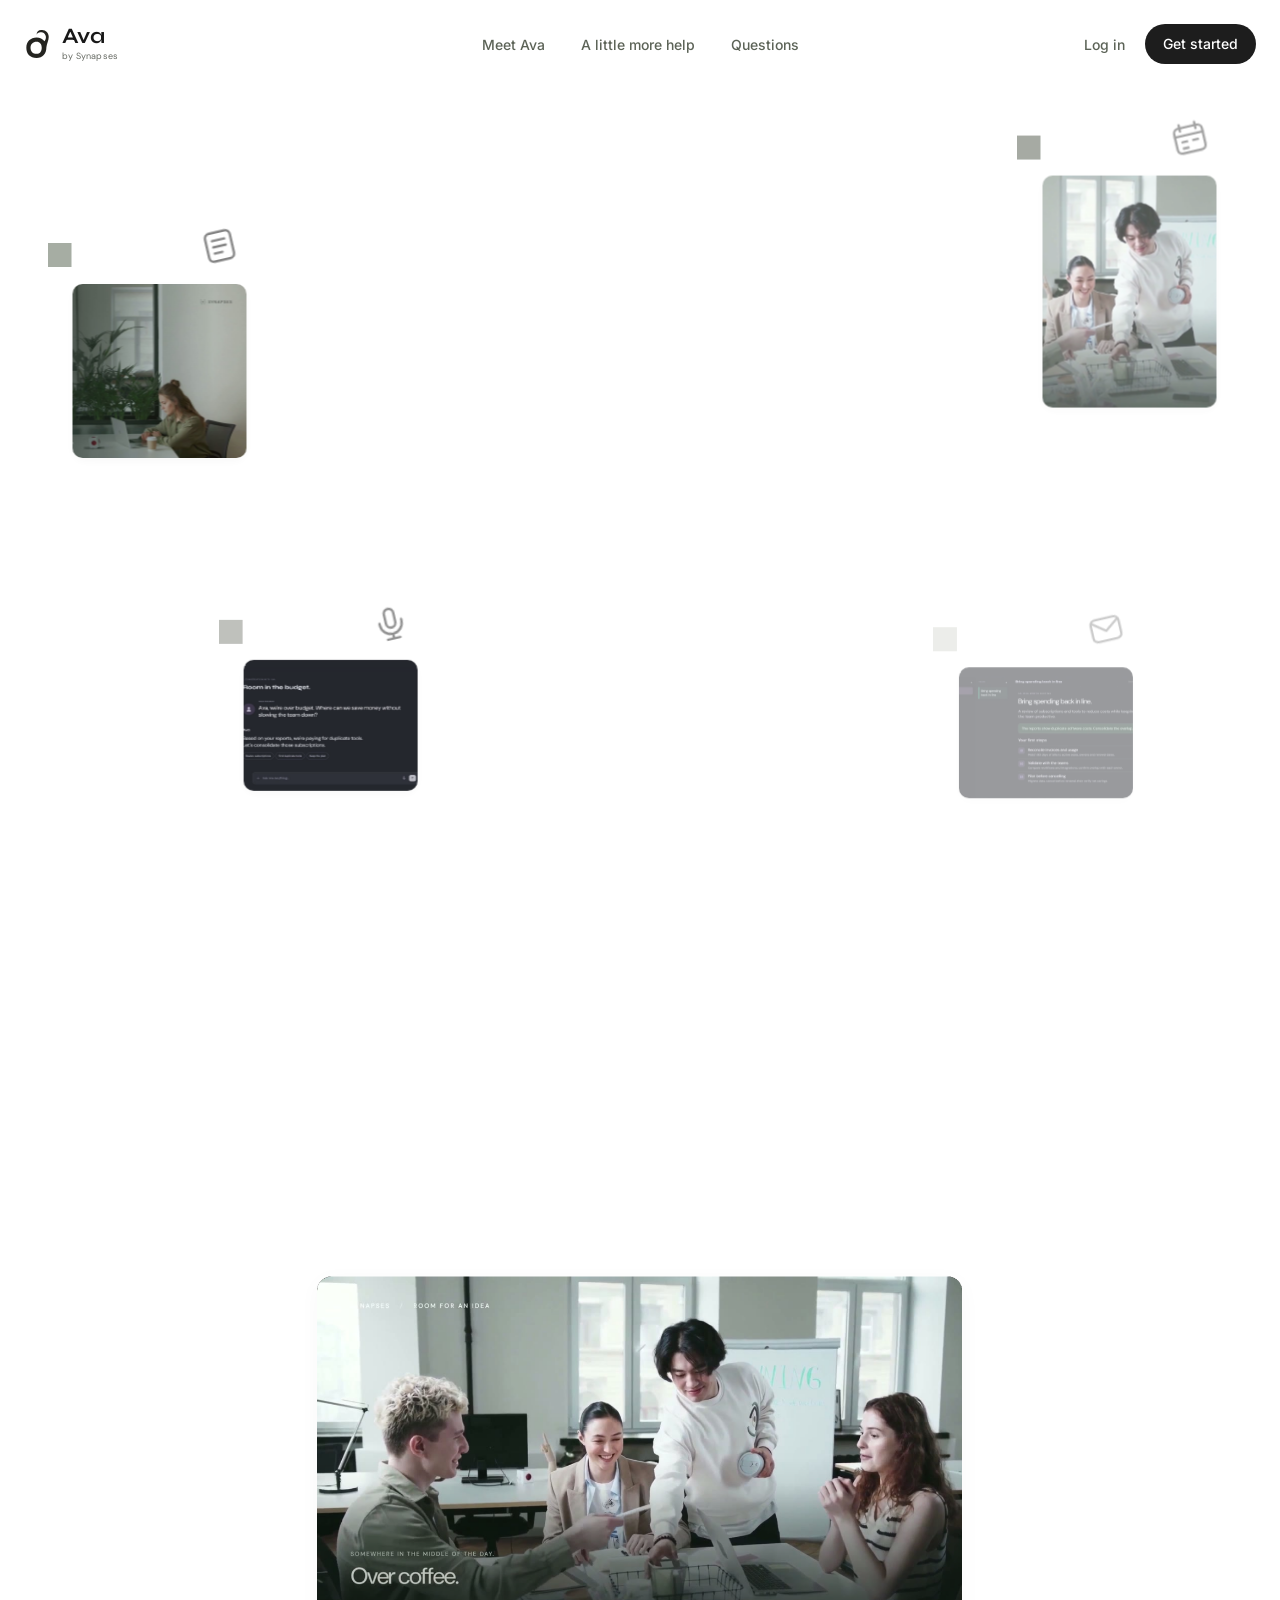
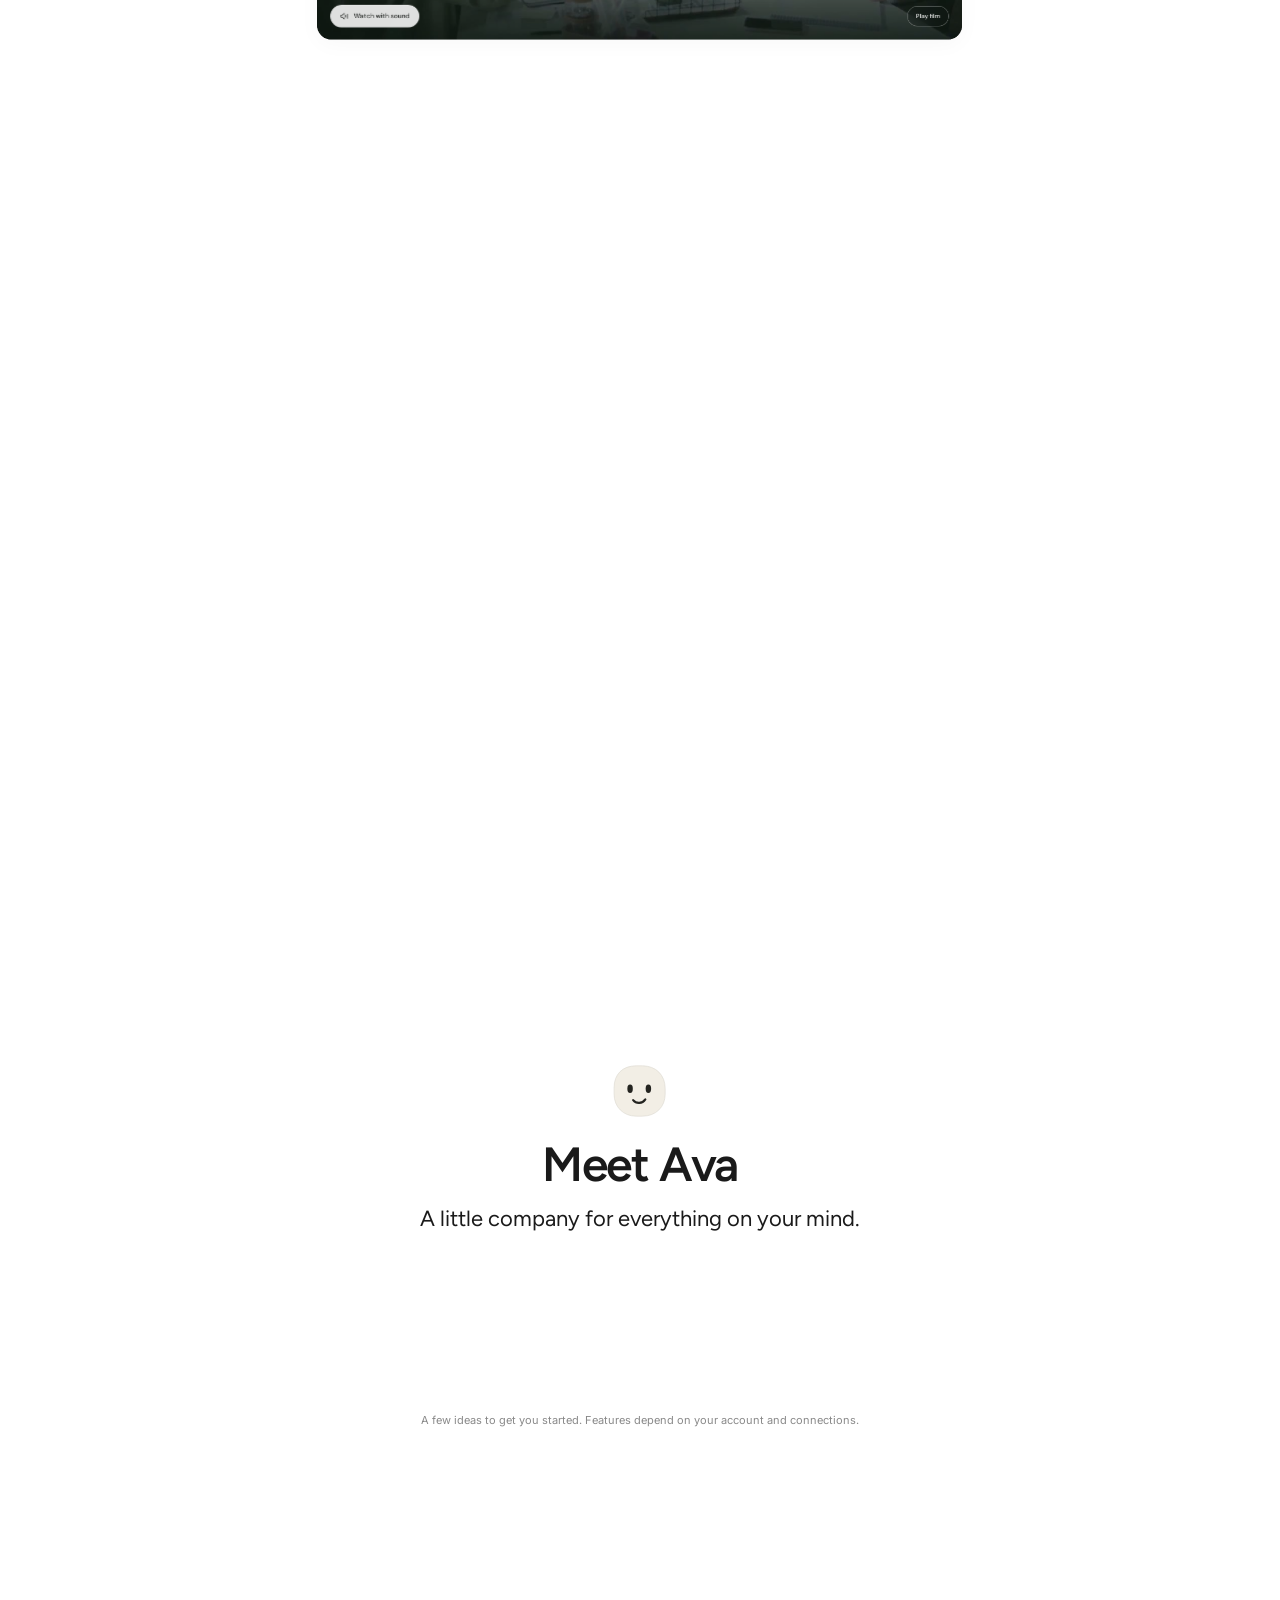
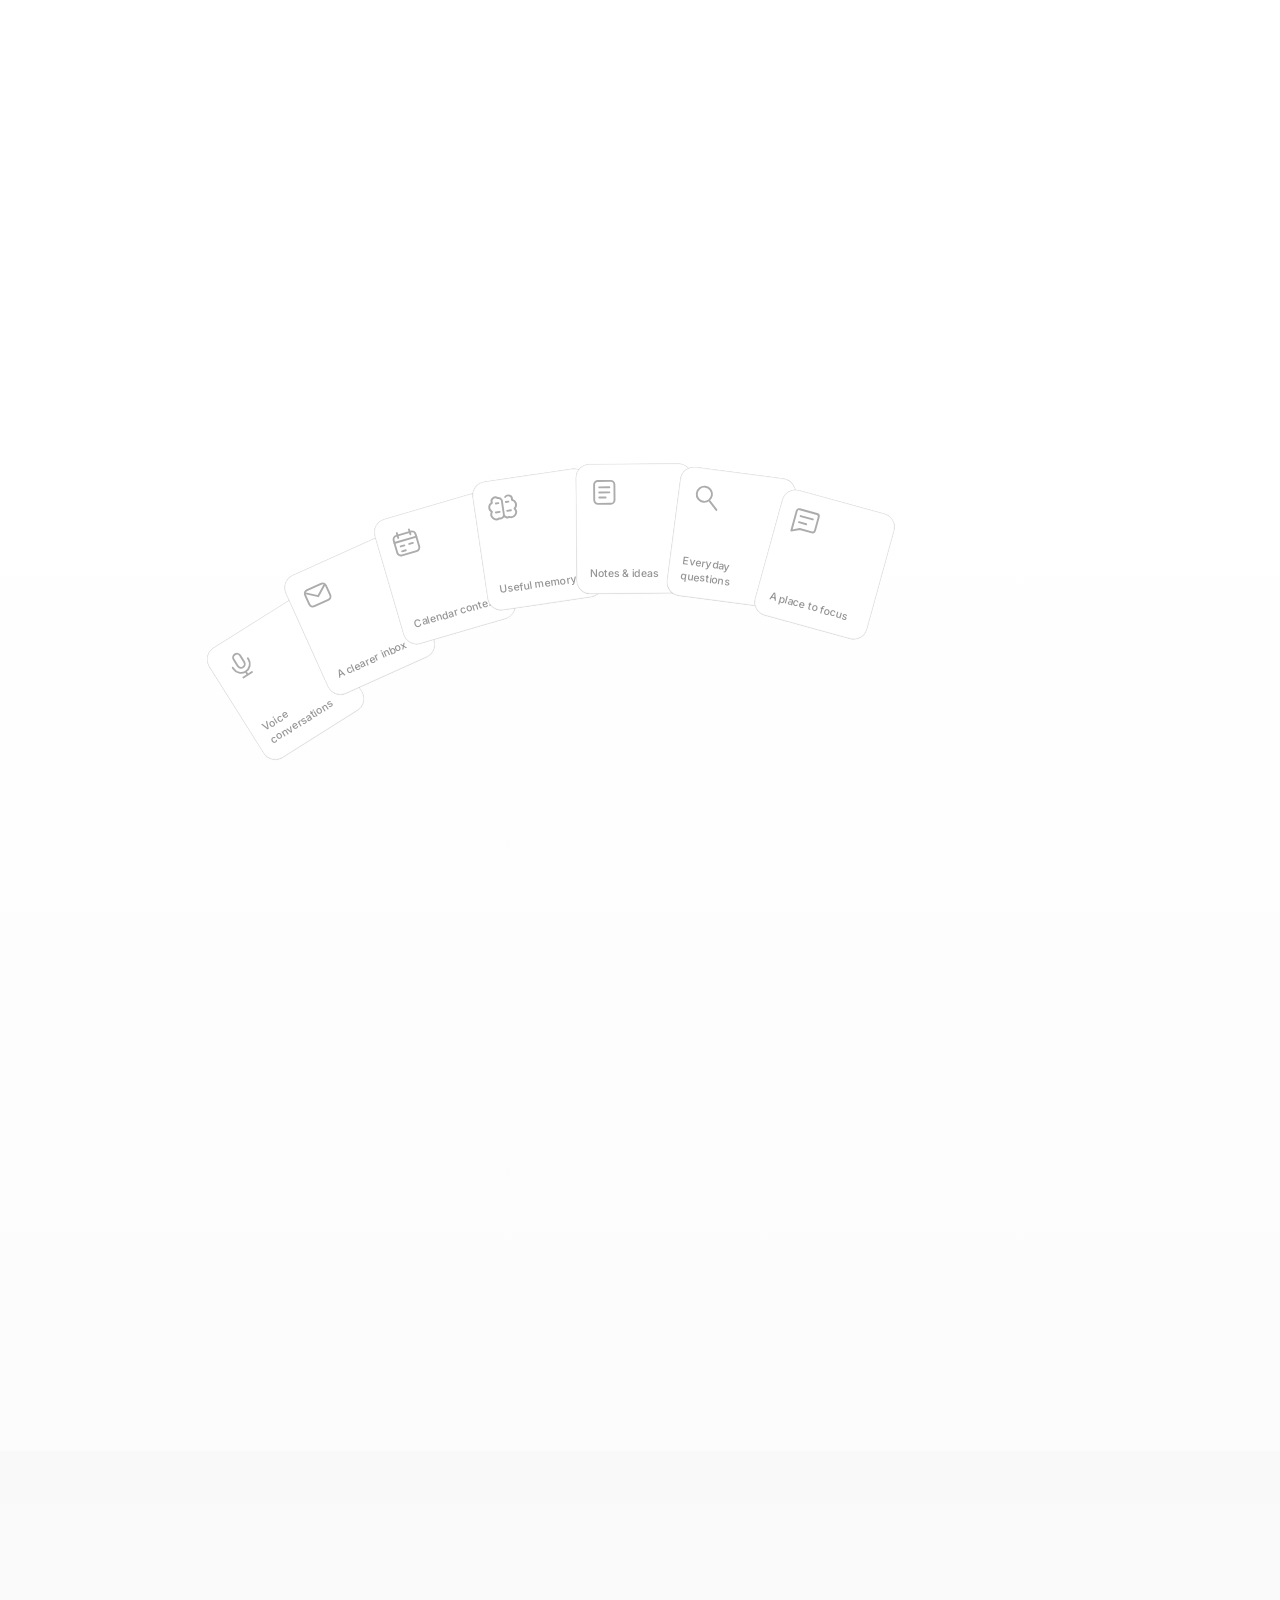
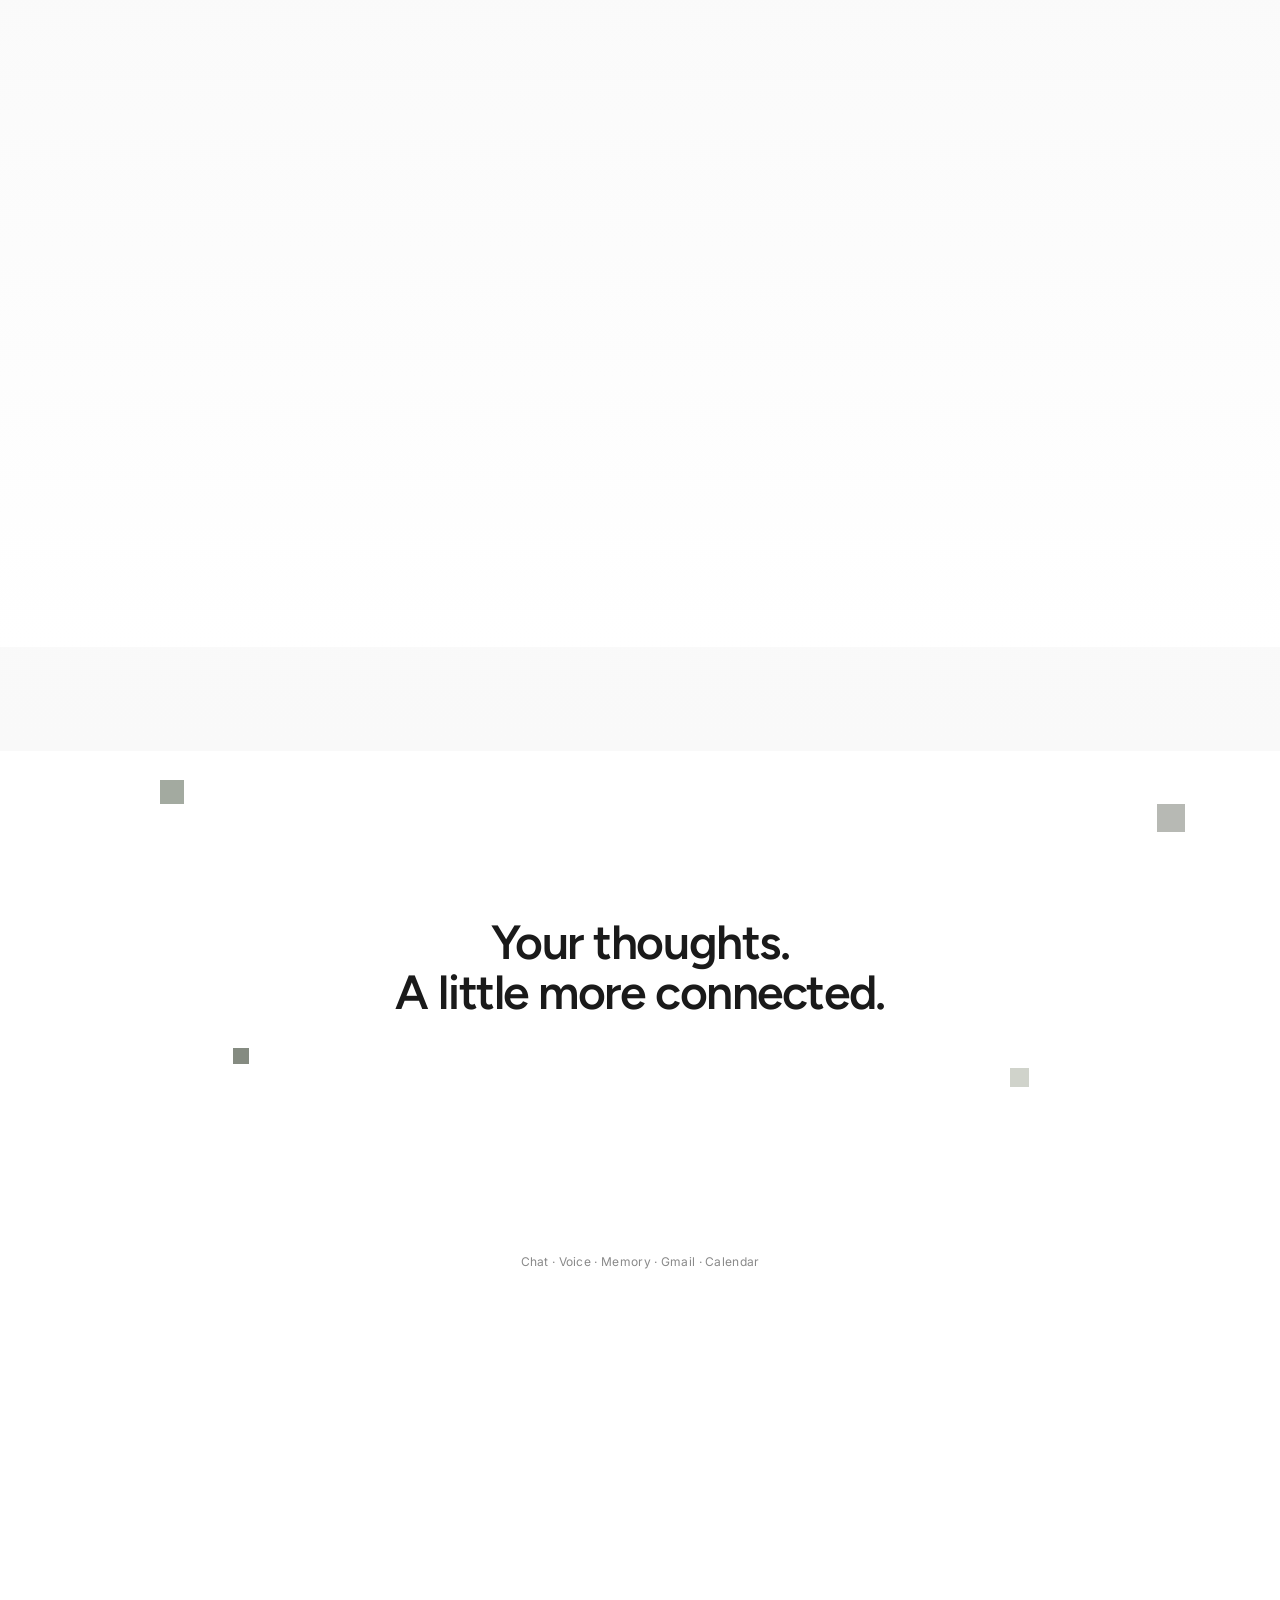
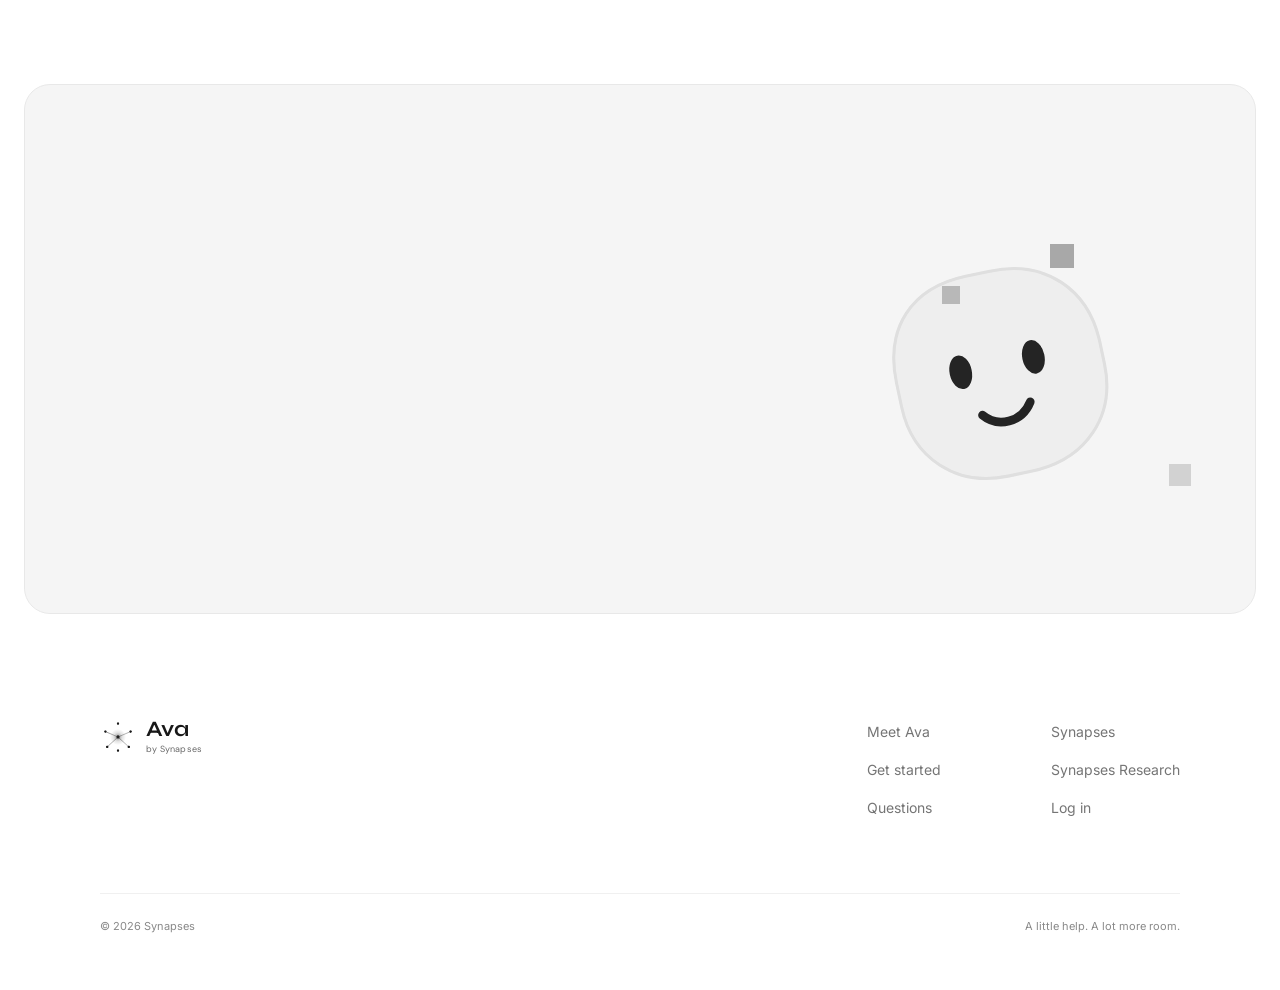
==== commit 0fecec7e: "Publish Ava assistant landing with Synapses films and calling introduction" ====
--- a/index.html
+++ b/index.html
@@ -1,11 +1,82 @@
-<!doctype html>
-<html lang="en"><head><meta charset="utf-8"><meta name="viewport" content="width=device-width,initial-scale=1"><title>AVA — A companion beyond the screen</title><meta name="description" content="Meet AVA by Nexora. A personal companion powered by Synapses, and a vision for taking that connection beyond the screen."><link rel="icon" href="data:image/svg+xml,%3Csvg xmlns='http://www.w3.org/2000/svg' viewBox='0 0 40 40'%3E%3Crect width='40' height='40' rx='12' fill='%230d0e10'/%3E%3Cpath d='M9 29L20 9l11 20M14 23h12' fill='none' stroke='%23eee9df' stroke-width='3'/%3E%3Ccircle cx='30' cy='10' r='3' fill='%23e6ab71'/%3E%3C/svg%3E"><link rel="stylesheet" href="./assets/style.css"><script src="./assets/app.js" defer></script><link rel="stylesheet" href="./assets/sections.css"><link rel="stylesheet" href="./assets/reference.css"></head>
-<body data-page="app" class="luci-direction"><a class="skip" href="#main">Skip to content</a><header class="site-header"><a class="brand" href="https://nexora.synapses.cloud/ava/pin/" aria-label="AVA home">AVA<span class="brand-spark">•</span></a><nav aria-label="Main navigation"><div class="nav-menu"><button aria-expanded="false">Features <span>⌄</span></button><div class="nav-popover"><a href="#features">Conversation & voice<small>A familiar place to think out loud.</small></a><a href="#use-cases">Memory & context<small>Explore the companion experience.</small></a><a href="https://nexora.synapses.cloud/ava/pin/">AVA wearable<small>The next chapter beyond the screen.</small></a></div></div><a href="#use-cases">Use cases</a><a href="https://nexora.synapses.cloud/ava/pin/">The wearable</a><a href="https://research.synapses.cloud/" target="_blank" rel="noopener">Research ↗</a><a href="#about">About</a></nav><a class="header-cta" href="https://synapses.cloud/" target="_blank" rel="noopener">Open Synapses <span>↗</span></a></header><main id="main"><section class="app-hero wrap"><h1 class="word-reveal">A companion for your mind.<br>A little more of your world.</h1><p class="hero-copy">Meet Ava. Conversation, voice, and continuity in Synapses.<br>One familiar presence, with a new chapter beyond the screen.</p><div class="actions"><a class="button primary" href="https://synapses.cloud/" target="_blank" rel="noopener">✳ &nbsp; Open Synapses</a><a class="button secondary" href="https://nexora.synapses.cloud/ava/pin/">Discover AVA Pin</a></div><p class="fine">App access is invite-only. Wearable is a concept.</p><div class="memory-shell"><div class="memory-sidebar"><div class="window-dots" aria-hidden="true">● ● ●</div><span class="mini-brand">AVA<span>•</span></span><button data-view="day" aria-pressed="true" class="active">▤ <span>Your day</span></button><button data-view="voice" aria-pressed="false">≋ <span>Conversation</span></button><button data-view="memory" aria-pressed="false">▥ <span>Memory</span></button><button data-view="tools" aria-pressed="false">✳ <span>Tools</span></button><div class="sidebar-foot">Powered by<br><strong>Synapses</strong></div></div><div class="memory-main"><div class="memory-topbar"><span>AVA COMPANION</span><span>INTERACTIVE CONCEPT</span></div><div class="memory-scroll" id="memory-view" aria-live="polite"></div></div></div></section>
-<section class="supported band wrap reveal" id="about"><span class="section-tag">ONE CONNECTED EXPERIENCE</span><h2>One companion. A world around her.</h2><p>Ava is the personality. Synapses is the app and intelligence.<br>Nexora is the home for the technology that brings them together.</p><div class="logo-strip"><a href="https://nexora.synapses.cloud/" target="_blank" rel="noopener">N E X O R A<small>THE COLLECTION ↗</small></a><a href="https://nexora.synapses.cloud/ava/pin/">AVA<span class="accent">•</span><small>THE WEARABLE CONCEPT →</small></a><a href="https://synapses.cloud/" target="_blank" rel="noopener">Synapses<small>THE COMPANION APP ↗</small></a></div></section>
-<section class="use-case-block wrap reveal" id="use-cases"><div><span class="section-tag">USE CASES</span><h2>Start with whatever<br>is on your mind.</h2><p>Four ways a conversation can begin.</p><div class="case-tabs" role="tablist" aria-label="Conversation examples"><button role="tab" id="case-0" aria-controls="case-panel" aria-selected="true" tabindex="0" data-case="0"><span>01</span><strong>Think out loud</strong></button><button role="tab" id="case-1" aria-controls="case-panel" aria-selected="false" tabindex="-1" data-case="1"><span>02</span><strong>Pick up a thread</strong></button><button role="tab" id="case-2" aria-controls="case-panel" aria-selected="false" tabindex="-1" data-case="2"><span>03</span><strong>Reflect on your day</strong></button><button role="tab" id="case-3" aria-controls="case-panel" aria-selected="false" tabindex="-1" data-case="3"><span>04</span><strong>Explore an idea</strong></button></div></div><div class="case-preview" id="case-panel" role="tabpanel" aria-labelledby="case-0"><div class="case-bar">AVA / CONVERSATION <span>ILLUSTRATIVE EXAMPLE</span></div><div class="case-body"><div class="ava-emblem" aria-hidden="true">✳</div><h3 id="case-title">A little room to think.</h3><p class="case-question" id="case-question">I have an idea. I’m not sure where to start.</p><p class="case-answer" id="case-answer">Tell me the part you’re most excited about. We can find the starting point together.</p><a class="sample-prompt" href="https://synapses.cloud/" target="_blank" rel="noopener">Continue in Synapses <span>↗</span></a></div></div></section>
-<section class="features-block wrap reveal" id="features"><span class="section-tag">FEATURES</span><h2>The companion comes first.</h2><p>The experience described by Synapses, from conversation to context.<br>Explore the app to see its current availability and capabilities.</p><div class="feature-cards"><a href="https://synapses.cloud/" target="_blank" rel="noopener"><span class="feature-icon">◌</span><h3>Conversation <span>↗</span></h3><p>Follow an idea without having to turn it into a perfect prompt.</p></a><a href="https://synapses.cloud/" target="_blank" rel="noopener"><span class="feature-icon">≋</span><h3>Live voice <span>↗</span></h3><p>Meet Ava through spoken conversation in the Synapses app.</p></a><a href="https://synapses.cloud/" target="_blank" rel="noopener"><span class="feature-icon">∞</span><h3>Continuity <span>↗</span></h3><p>A companion experience built around the thread between conversations.</p></a><a href="https://synapses.cloud/" target="_blank" rel="noopener"><span class="feature-icon">◷</span><h3>Reflection <span>↗</span></h3><p>Make room to talk through what is on your mind.</p></a><a href="https://synapses.cloud/" target="_blank" rel="noopener"><span class="feature-icon">⌘</span><h3>Context <span>↗</span></h3><p>Useful help begins with understanding what you mean.</p></a><a href="https://synapses.cloud/" target="_blank" rel="noopener"><span class="feature-icon">✳</span><h3>Tools <span>↗</span></h3><p>Bring in the tools around the companion when they are useful.</p></a><a href="https://research.synapses.cloud/" target="_blank" rel="noopener"><span class="feature-icon">↗</span><h3>Research <span>↗</span></h3><p>Explore the thinking behind presence, memory, and interaction.</p></a><a href="https://nexora.synapses.cloud/ava/pin/" ><span class="feature-icon">◉</span><h3>Beyond the screen <span>↗</span></h3><p>Discover our proposed wearable extension of the AVA experience.</p></a></div></section>
-<section class="bridge-block wrap reveal"><div><span class="section-tag">THE NEXT CHAPTER</span><h2>Beyond the app.<br>Into your world.</h2><p>Project AVA explores a physical companion for Synapses. The goal: bring chosen moments from your day into a conversation that already feels familiar.</p><a class="text-link" href="https://nexora.synapses.cloud/ava/pin/">Discover the wearable <span>→</span></a></div><a class="bridge-image" href="https://nexora.synapses.cloud/ava/pin/"><img src="./assets/product.webp" loading="lazy" alt="Proposed graphite AVA wearable camera resting on stone"><span>PROJECT AVA / CONCEPT DESIGN →</span></a></section>
-<section class="scenario-block wrap reveal"><div class="section-top"><div><span class="section-tag">EVERYDAY POSSIBILITIES</span><h2>Ava, in the middle of life.</h2></div><div class="carousel-buttons"><button data-slide="-1" aria-label="Previous example">←</button><button data-slide="1" aria-label="Next example">→</button></div></div><p class="scenario-disclaimer">Imagined conversations, not customer testimonials.</p><div class="scenario-track"><article><span class="section-tag">A NEW IDEA</span><h3>“What if we tried something completely different?”</h3><p>Make space for the thought before the plan.</p></article><article><span class="section-tag">A FAMILIAR THREAD</span><h3>“Where did we leave off yesterday?”</h3><p>A starting point that feels less like starting over.</p></article><article><span class="section-tag">A QUIET MOMENT</span><h3>“I don’t need an answer. Just help me think.”</h3><p>Sometimes the useful part is the conversation.</p></article><article><span class="section-tag">A DIFFERENT PERSPECTIVE</span><h3>“What am I not considering?”</h3><p>Look at the question from another angle.</p></article></div></section>
-<section class="audience-block wrap reveal"><div><span class="section-tag">WHO IT’S FOR</span><h2>For a life that’s bigger<br>than the task at hand.</h2><p>A companion for thinking, reflecting, and following your curiosity.</p><a class="text-link" href="https://synapses.cloud/" target="_blank" rel="noopener">Meet Ava ↗</a></div><div class="audience-grid"><article><h3>The creator</h3><p>A place to explore the half-formed idea before it has a name.</p></article><article><h3>The curious mind</h3><p>Follow a question further. Bring another perspective into the conversation.</p></article><article><h3>The independent thinker</h3><p>Work through a decision without losing your own point of view.</p></article><article><h3>The busy day</h3><p>Return to a familiar conversation between everything else.</p></article><article><h3>The explorer</h3><p>A future wearable vision for the things that catch your attention.</p></article><article><h3>The everyday you</h3><p>You don’t need a project or a plan. Sometimes you just want to talk.</p></article></div></section>
-<section class="principles-block wrap reveal"><h2>Personal should mean considered.</h2><p>Our design principles for AVA’s wearable experience.<br>These are requirements we intend to validate before launch.</p><div class="principle-tags"><span>INTENTIONAL CAPTURE</span><span>CLEAR CONTROLS</span><span>CHOSEN CONTEXT</span><span>TRANSPARENT STATUS</span></div><div class="principle-grid"><article><h3>Capture with intention</h3><p>You should know when a device is recording and how to stop it.</p></article><article><h3>Choose what to share</h3><p>Media access and user control are central to our hardware evaluation.</p></article><article><h3>Understand the connection</h3><p>The wearable’s proposed Synapses integration needs to be built and tested.</p></article><article><h3>Know what exists today</h3><p>Explore the existing app now. The wearable is not yet available to order.</p></article></div></section>
-<section class="closing wrap reveal"><span class="brand">AVA<span class="brand-spark">•</span></span><h2>A familiar place to begin.</h2><p>Open Synapses. Meet Ava. See where the conversation goes.</p><a class="button primary" href="https://synapses.cloud/" target="_blank" rel="noopener">Open Synapses ↗</a><p class="fine">Existing app · Invite-only access</p></section></main><footer class="wrap"><a class="brand" href="https://nexora.synapses.cloud/ava/pin/">AVA<span class="brand-spark">•</span></a><p>A Nexora project. Powered by Synapses.</p><div><a href="https://nexora.synapses.cloud/ava/pin/">Wearable</a><a href="https://research.synapses.cloud/" target="_blank" rel="noopener">Research ↗</a><a href="https://nexora.synapses.cloud/" target="_blank" rel="noopener">Nexora ↗</a></div></footer></body></html>+<!DOCTYPE html><html lang="en" data-theme="light"><head><meta charset="utf-8"/><meta name="viewport" content="width=device-width,initial-scale=1"/><title>Ava by Synapses — A little help. A lot more room.</title><meta name="description" content="Meet Ava, your personal assistant inside Synapses. A little help with your ideas, conversations, and everyday thinking."/><meta name="theme-color" content="#ffffff"/><link rel="icon" type="image/svg+xml" href="./assets/ava/brand-mark.svg"/><link rel="preload" as="font" href="./assets/syne-latin-400-800.woff2" type="font/woff2" crossorigin/><link rel="preload" as="font" href="./assets/dm-sans-latin-500-600.woff2" type="font/woff2" crossorigin/><link rel="stylesheet" href="./assets/base.css"/><link rel="stylesheet" href="./assets/effects.css"/><link rel="stylesheet" href="./ava.css"/><link rel="stylesheet" href="./media.css"/><link rel="stylesheet" href="./ava-mascot.css"/><script defer src="./ava.js"></script><script defer src="./ava-navigation.js"></script><script defer src="./media.js"></script><script type="module" src="./original-motion.js"></script><script defer src="./source-motion.js"></script><link rel="canonical" href="https://ava.synapses.cloud/">
+</head><body><div class="foyer flex min-h-svh flex-col bg-background font-sans text-foreground"><a href="#main" class="sr-only focus-visible:not-sr-only">Skip to content</a>
+<header class="sticky top-0 z-50 w-full"><div data-frost aria-hidden="true" class="pointer-events-none absolute inset-x-0 top-0 h-22 bg-background/80 backdrop-blur-sm"></div><div class="relative mx-auto flex h-22 items-center justify-between px-6"><a href="#main" class="ava-brand" aria-label="Ava by Synapses, home"><svg class="ava-curl-brand" width="28" height="34" aria-hidden="true" focusable="false" xmlns="http://www.w3.org/2000/svg" viewBox="4 3 60 72" fill="none"><path fill="currentColor" fill-rule="evenodd" clip-rule="evenodd" d="M52 46C52 60 44 69 31 69C17 69 9 60 9 47C9 34 18 25 31 25C38 25 44 28 48 33C51 29 52 24 50 20C48 15 44 13 39 14C35 14 32 16 31 19C31 13 35 9 41 9C50 8 57 15 57 24C57 31 53 38 52 46ZM42 47C42 39 38 34 31 34C23 34 18 39 18 47C18 55 23 60 31 60C38 60 42 55 42 47Z"/></svg><span class="ava-brand-lockup"><span class="ava-brand-name">Ava</span><small class="ava-brand-byline">by Synapses</small></span></a><nav aria-label="Main" class="absolute left-1/2 hidden -translate-x-1/2 lg:block"><div class="relative" data-pill-scope><div data-pill-overlay aria-hidden="true" class="pointer-events-none absolute inset-0 rounded-full bg-secondary/70 transition-[clip-path] duration-260" style="clip-path:inset(0 100% 0 0 round 9999px)"></div><ul class="relative flex items-center gap-1"><li><a data-pill-item aria-current="page" href="#meet" class="ava-nav-link">Meet Ava</a></li><li><a data-pill-item href="#capabilities" class="ava-nav-link">A little more help</a></li><li><a data-pill-item href="#questions" class="ava-nav-link">Questions</a></li></ul></div></nav><div class="flex items-center gap-1"><a href="/https://synapses.cloud/index.html?auth=login" class="ava-nav-link max-lg:hidden">Log in</a><a href="/https://synapses.cloud/index.html?welcome=preview" class="ava-button ava-button-small">Get started</a><button type="button" class="ava-menu-button lg:hidden" aria-controls="nav-mobile" aria-expanded="false" aria-label="Open menu"><span></span><span></span></button></div></div><nav id="nav-mobile" aria-label="Mobile navigation" hidden class="ava-mobile-nav"><a href="#meet">Meet Ava</a><a href="#capabilities">A little more help</a><a href="#questions">Questions</a><a href="/https://synapses.cloud/index.html?auth=login">Log in</a></nav></header>
+<main id="main" tabindex="-1" class="flex-1"><div class="relative"><div data-hero-pin class="z-0"><section data-hero-section data-parallax-scope data-pixel-field class="relative flex min-h-[calc(100svh-var(--spacing-header))] items-center justify-center overflow-hidden px-6 py-16"><div aria-hidden="true" class="absolute inset-0 hidden perspective-distant lg:block"><div data-hero-stage class="absolute inset-0 will-change-transform transform-3d"><span data-parallax="24" data-parallax-x="-5" class="pointer-events-none absolute inset-0 will-change-transform"><span data-hero-scene data-hero-order="0" data-hero-x="-32" data-hero-y="20" class="absolute inset-0 will-change-transform"><span data-hero-depth="12" data-pixel-avoid class="absolute w-[13.6%]" style="left:5.8%;top:24%"><span data-hero-card class="ava-hero-tile pointer-events-auto block"><img src="./assets/synapses-videos/synapses-office-still.jpg" alt="" class="w-full"/></span></span><span data-hero-depth="26" data-pixel-avoid class="ava-floating-doodle" style="left:15.8%;top:17%"><svg xmlns="http://www.w3.org/2000/svg" width="64" height="64" viewBox="0 0 24 24" fill="none" stroke="currentColor" stroke-width="1.5" stroke-linecap="round" stroke-linejoin="round" aria-hidden="true"><rect x="4" y="3" width="16" height="18" rx="3"/><path d="M8 8h8M8 12h8M8 16h5"/></svg></span><span class="absolute" style="left:3.8%;top:19%;width:24px;height:24px"><span data-pixel class="block size-full bg-pixel-green"></span></span></span></span><span data-parallax="-19" data-parallax-x="-3" class="pointer-events-none absolute inset-0 will-change-transform"><span data-hero-scene data-hero-order="1" data-hero-x="-32" data-hero-y="28" class="absolute inset-0 will-change-transform"><span data-hero-depth="12" data-pixel-avoid class="absolute w-[13.6%]" style="left:19.4%;top:70%"><span data-hero-card class="ava-hero-tile pointer-events-auto block"><img src="./assets/synapses-videos/synapses-chat-still.jpg" alt="" class="w-full"/></span></span><span data-hero-depth="26" data-pixel-avoid class="ava-floating-doodle" style="left:29.4%;top:63%"><svg xmlns="http://www.w3.org/2000/svg" width="64" height="64" viewBox="0 0 24 24" fill="none" stroke="currentColor" stroke-width="1.5" stroke-linecap="round" stroke-linejoin="round" aria-hidden="true"><path d="M12 15a3 3 0 0 0 3-3V6a3 3 0 0 0-6 0v6a3 3 0 0 0 3 3Z"/><path d="M5 11v1a7 7 0 0 0 14 0v-1M12 19v3M8 22h8"/></svg></span><span class="absolute" style="left:17.4%;top:65%;width:24px;height:24px"><span data-pixel class="block size-full bg-pixel-pink"></span></span></span></span><span data-parallax="16" data-parallax-x="4" class="pointer-events-none absolute inset-0 will-change-transform"><span data-hero-scene data-hero-order="2" data-hero-x="32" data-hero-y="20" class="absolute inset-0 will-change-transform"><span data-hero-depth="12" data-pixel-avoid class="absolute w-[13.6%]" style="left:80.6%;top:10%"><span data-hero-card class="ava-hero-tile pointer-events-auto block"><img src="./assets/synapses-videos/synapses-between-conversations-v67-poster.jpg" alt="" class="w-full"/></span></span><span data-hero-depth="26" data-pixel-avoid class="ava-floating-doodle" style="left:90.6%;top:3%"><svg xmlns="http://www.w3.org/2000/svg" width="64" height="64" viewBox="0 0 24 24" fill="none" stroke="currentColor" stroke-width="1.5" stroke-linecap="round" stroke-linejoin="round" aria-hidden="true"><rect x="3" y="5" width="18" height="16" rx="3"/><path d="M7 3v4M17 3v4M3 10h18M7 14h3M14 14h3M7 18h3"/></svg></span><span class="absolute" style="left:78.6%;top:5%;width:24px;height:24px"><span data-pixel class="block size-full bg-pixel-orange"></span></span></span></span><span data-parallax="-29" data-parallax-x="6" class="pointer-events-none absolute inset-0 will-change-transform"><span data-hero-scene data-hero-order="3" data-hero-x="32" data-hero-y="28" class="absolute inset-0 will-change-transform"><span data-hero-depth="12" data-pixel-avoid class="absolute w-[13.6%]" style="left:73.2%;top:69%"><span data-hero-card class="ava-hero-tile pointer-events-auto block"><img src="./assets/synapses-videos/synapses-notes-still.jpg" alt="" class="w-full"/></span></span><span data-hero-depth="26" data-pixel-avoid class="ava-floating-doodle" style="left:83.2%;top:62%"><svg xmlns="http://www.w3.org/2000/svg" width="64" height="64" viewBox="0 0 24 24" fill="none" stroke="currentColor" stroke-width="1.5" stroke-linecap="round" stroke-linejoin="round" aria-hidden="true"><rect x="3" y="5" width="18" height="14" rx="3"/><path d="m4 7 8 6 8-6"/></svg></span><span class="absolute" style="left:71.2%;top:64%;width:24px;height:24px"><span data-pixel class="block size-full bg-pixel-yellow"></span></span></span></span></div></div><div data-pixel-avoid class="relative mx-auto flex max-w-3xl flex-col items-center gap-10 text-center"><div data-hero-mark class="ava-hero-mark"><svg width="60" height="60" xmlns="http://www.w3.org/2000/svg" class="ava-loop-mascot" data-ava-character="neutral-placeholder" data-state="listen" viewBox="26 19 84 84" fill="none" role="img" aria-label="Ava preview character"><g class="ava-loop-body"><path d="M34 57c0-18 11-29 29-29h8c18 0 30 12 30 30v7c0 17-12 29-30 29h-8C46 94 34 82 34 65Z" fill="#f2eee5" stroke="#e1dfd6" stroke-width="1"/><g class="ava-loop-look" fill="#242420"><ellipse class="ava-loop-eye" cx="55" cy="58" rx="3.6" ry="5.5"/><ellipse class="ava-loop-eye" cx="79" cy="58" rx="3.6" ry="5.5"/></g><path class="ava-loop-smile" d="M59 73c4 5 12 5 16-1" stroke="#242420" stroke-width="2.8" stroke-linecap="round"/></g></svg>
+</div><div class="flex flex-col gap-4"><h1 class="font-display text-4xl leading-[1.05] font-semibold tracking-[-0.03em] text-balance sm:text-5xl"><span data-hero-word class="inline-block">A</span> <span data-hero-word class="inline-block">little</span> <span data-hero-word class="inline-block">help.</span> <span data-hero-word class="inline-block">A</span> <span data-hero-word class="inline-block">lot</span> <span data-hero-word class="inline-block">more</span> <span data-hero-word class="inline-block">room.</span></h1><p data-hero-sub class="font-display text-lead ava-hero-description">Meet Ava, your personal assistant inside Synapses. A place to talk things through, keep useful context, and make a little space for your day.</p></div><div data-hero-cta><a href="/https://synapses.cloud/index.html?welcome=preview" class="ava-button ">Meet Ava</a><a href="/https://synapses.cloud/index.html?guest=1" class="ava-hero-guest">Take a look around <svg xmlns="http://www.w3.org/2000/svg" width="15" height="15" viewBox="0 0 24 24" fill="none" stroke="currentColor" stroke-width="1.5" stroke-linecap="round" stroke-linejoin="round" aria-hidden="true"><path d="M4 12h16M14 6l6 6-6 6"/></svg></a></div></div></section></div>
+<section data-pin-scope data-video-reveal class="relative z-10 px-6 [--hold:60svh]"><div data-pin-stage data-video-stage class="flex items-center py-8"><div data-video-frame class="ava-main-film relative mx-auto aspect-video w-full max-w-[1680px] origin-center overflow-hidden rounded-foyer-4xl"><div class="ava-film-player ava-film-player-main" data-film-player><video data-ava-film data-src="./assets/synapses-videos/synapses-between-conversations-v67.mp4" poster="./assets/synapses-videos/synapses-between-conversations-v67-poster.jpg" muted playsinline loop preload="none" aria-label="A familiar problem. A clearer way forward. — a Synapses film"></video><div class="ava-film-shade" aria-hidden="true"></div><div class="ava-film-controls"><button type="button" data-film-sound class="ava-film-sound" aria-label="Watch Between conversations with sound"><svg viewBox="0 0 24 24" width="17" height="17" fill="none" stroke="currentColor" stroke-width="1.6"><path d="m3 10 4-1 5-4v14l-5-4-4-1Z"/><path d="M16 9v6M20 6v12"/></svg><span>Watch with sound</span></button><button type="button" data-film-play class="ava-film-play" aria-label="Play Between conversations">Play film</button></div></div></div></div></section></div>
+<div id="meet" data-pin-scope data-journey style="--hold:200svh"><div data-pin-stage data-journey-stage><section data-journey-layer="meet"><div class="relative flex flex-col items-center justify-center-safe gap-10 overflow-hidden px-6 py-20 lg:min-h-(--spacing-stage) lg:py-0"><div class="flex flex-col items-center gap-4 text-center"><span data-fo-mark-slot="meet" data-fo-mark-tilt="-15" class="block w-16"><svg width="64" height="64" xmlns="http://www.w3.org/2000/svg" class="ava-loop-mascot" data-ava-character="neutral-placeholder" data-state="listen" viewBox="26 19 84 84" fill="none" role="img" aria-label="Ava preview character"><g class="ava-loop-body"><path d="M34 57c0-18 11-29 29-29h8c18 0 30 12 30 30v7c0 17-12 29-30 29h-8C46 94 34 82 34 65Z" fill="#f2eee5" stroke="#e1dfd6" stroke-width="1"/><g class="ava-loop-look" fill="#242420"><ellipse class="ava-loop-eye" cx="55" cy="58" rx="3.6" ry="5.5"/><ellipse class="ava-loop-eye" cx="79" cy="58" rx="3.6" ry="5.5"/></g><path class="ava-loop-smile" d="M59 73c4 5 12 5 16-1" stroke="#242420" stroke-width="2.8" stroke-linecap="round"/></g></svg>
+</span><h2 data-journey-part class="font-display text-4xl leading-[1.05] font-semibold tracking-[-0.03em] sm:text-5xl">Meet Ava</h2><p data-journey-part class="font-display text-lead text-balance">A little company for everything on your mind.</p></div><div data-journey-part="dock" class="w-full origin-bottom lg:absolute lg:inset-x-0 lg:bottom-0"><div data-scene-dock class="pointer-events-none flex flex-col items-center gap-4 px-6 pb-6" style="--arrival-easing:linear(0,.12,.37,.62,.82,.95,1.05,1);--arrival-duration:419ms;--toast-stack-height:84px;--slot-0-y:0px;--slot-0-scale:1;--slot-0-opacity:1;--slot-1-y:-16.8px;--slot-1-scale:.95;--slot-1-opacity:1;--slot-2-y:-33.6px;--slot-2-scale:.9;--slot-2-opacity:1;--slot-3-y:56px;--slot-3-scale:.85;--slot-3-opacity:0"><p data-fo-beacon data-morph-in="beacon" class="flex items-center gap-2 text-xs font-medium text-success"><span class="ava-status-dot"></span>A little progress, together</p><div data-toast-stack class="relative h-(--toast-stack-height) w-full max-w-[420px]" aria-hidden="true"><div data-toast data-slot="0" class="absolute inset-x-0 bottom-0 flex items-center gap-2 rounded-foyer-md bg-card p-3 shadow-border-xs"><span class="flex size-8 shrink-0 items-center justify-center rounded-[10px] bg-secondary"><img data-toast-icon src="./assets/ava/note.svg" alt="" class="size-6"/></span><p data-toast-label class="flex-1 truncate text-sm font-medium text-card-foreground">Thought captured</p><p data-toast-age class="pr-2 text-xs text-muted-foreground">just now</p></div><div data-toast data-slot="1" class="absolute inset-x-0 bottom-0 flex items-center gap-2 rounded-foyer-md bg-card p-3 shadow-border-xs"><span class="flex size-8 shrink-0 items-center justify-center rounded-[10px] bg-secondary"><img data-toast-icon src="./assets/ava/note.svg" alt="" class="size-6"/></span><p data-toast-label class="flex-1 truncate text-sm font-medium text-card-foreground">A clearer first draft</p><p data-toast-age class="pr-2 text-xs text-muted-foreground">1 min ago</p></div><div data-toast data-slot="2" class="absolute inset-x-0 bottom-0 flex items-center gap-2 rounded-foyer-md bg-card p-3 shadow-border-xs"><span class="flex size-8 shrink-0 items-center justify-center rounded-[10px] bg-secondary"><img data-toast-icon src="./assets/ava/calendar.svg" alt="" class="size-6"/></span><p data-toast-label class="flex-1 truncate text-sm font-medium text-card-foreground">A plan for your week</p><p data-toast-age class="pr-2 text-xs text-muted-foreground">3 min ago</p></div><div data-toast data-slot="3" class="absolute inset-x-0 bottom-0 flex items-center gap-2 rounded-foyer-md bg-card p-3 shadow-border-xs"><span class="flex size-8 shrink-0 items-center justify-center rounded-[10px] bg-secondary"><img data-toast-icon src="./assets/ava/memory.svg" alt="" class="size-6"/></span><p data-toast-label class="flex-1 truncate text-sm font-medium text-card-foreground">Useful context remembered</p><p data-toast-age class="pr-2 text-xs text-muted-foreground">6 min ago</p></div></div></div></div></div></section>
+<section data-journey-layer="count" data-reveal class="relative z-10 bg-background"><div data-count-stage class="flex flex-col justify-center px-6 py-20 lg:px-10 lg:py-8 xl:px-25"><div data-count-fit class="mx-auto flex w-full max-w-382 flex-col items-center gap-12 lg:max-xl:gap-8"><div data-reveal-item class="flex flex-col items-center gap-4 text-center"><span data-fo-mark-slot="count" class="block w-14"><svg width="56" height="56" xmlns="http://www.w3.org/2000/svg" class="ava-loop-mascot" data-ava-character="neutral-placeholder" data-state="listen" viewBox="26 19 84 84" fill="none" role="img" aria-label="Ava preview character"><g class="ava-loop-body"><path d="M34 57c0-18 11-29 29-29h8c18 0 30 12 30 30v7c0 17-12 29-30 29h-8C46 94 34 82 34 65Z" fill="#f2eee5" stroke="#e1dfd6" stroke-width="1"/><g class="ava-loop-look" fill="#242420"><ellipse class="ava-loop-eye" cx="55" cy="58" rx="3.6" ry="5.5"/><ellipse class="ava-loop-eye" cx="79" cy="58" rx="3.6" ry="5.5"/></g><path class="ava-loop-smile" d="M59 73c4 5 12 5 16-1" stroke="#242420" stroke-width="2.8" stroke-linecap="round"/></g></svg>
+</span><h2 data-journey-part class="font-display text-4xl leading-[1.05] font-semibold tracking-[-0.03em] text-balance sm:text-5xl">Make yourself a little more room.</h2><p data-journey-part class="font-display text-lead text-balance">Start with what feels useful to you.</p></div><div data-reveal-item class="flex w-full flex-col items-center gap-6 xl:flex-row xl:items-center xl:justify-between xl:gap-8"><div data-journey-part role="tablist" aria-label="Getting comfortable with Ava" class="flex w-full max-w-160 flex-col gap-3 sm:gap-4 lg:max-xl:max-w-188.5 lg:max-xl:flex-row xl:shrink xl:basis-160"><button type="button" role="tab" id="trust-tab-connections" aria-controls="ava-trust-panel" aria-selected="true" tabindex="0" class="ava-trust-tab is-selected"><span class="ava-trust-icon"><svg xmlns="http://www.w3.org/2000/svg" width="36" height="36" viewBox="0 0 24 24" fill="none" stroke="currentColor" stroke-width="1.5" stroke-linecap="round" stroke-linejoin="round" aria-hidden="true"><path d="m9 15-2 2a4 4 0 0 1-6-6l4-4a4 4 0 0 1 6 0M15 9l2-2a4 4 0 0 1 6 6l-4 4a4 4 0 0 1-6 0M8 16l8-8"/></svg></span><span><b>Connect on your terms.</b><small>Start without connecting anything. Add Gmail or Calendar when useful context would help.</small></span></button><button type="button" role="tab" id="trust-tab-context" aria-controls="ava-trust-panel" aria-selected="false" tabindex="-1" class="ava-trust-tab "><span class="ava-trust-icon"><svg xmlns="http://www.w3.org/2000/svg" width="36" height="36" viewBox="0 0 24 24" fill="none" stroke="currentColor" stroke-width="1.5" stroke-linecap="round" stroke-linejoin="round" aria-hidden="true"><path d="M9 4a3 3 0 0 0-5 3 4 4 0 0 0-1 7 4 4 0 0 0 5 6 3 3 0 0 0 4-2V6a3 3 0 0 0-3-2ZM15 4a3 3 0 0 1 5 3 4 4 0 0 1 1 7 4 4 0 0 1-5 6 3 3 0 0 1-4-2"/><path d="M7 8h2M15 8h2M6 15h3M15 15h3"/></svg></span><span><b>A little context goes a long way.</b><small>Keep useful preferences and thoughts together, so each conversation has a place to begin.</small></span></button><button type="button" role="tab" id="trust-tab-pace" aria-controls="ava-trust-panel" aria-selected="false" tabindex="-1" class="ava-trust-tab "><span class="ava-trust-icon"><svg xmlns="http://www.w3.org/2000/svg" width="36" height="36" viewBox="0 0 24 24" fill="none" stroke="currentColor" stroke-width="1.5" stroke-linecap="round" stroke-linejoin="round" aria-hidden="true"><path d="M5 4h14a2 2 0 0 1 2 2v11a2 2 0 0 1-2 2H9l-6 3V6a2 2 0 0 1 2-2Z"/><path d="M7 9h10M7 14h6"/></svg></span><span><b>Start at your own pace.</b><small>Take a look around, try the recorded previews, and create an account when you are ready.</small></span></button></div><div data-journey-part class="ava-trust-container relative isolate w-full max-w-188.5 overflow-hidden rounded-4xl sm:rounded-foyer-5xl xl:shrink xl:basis-188.5"><div role="tabpanel" id="ava-trust-panel" aria-labelledby="trust-tab-connections"><div data-ava-trust-panel="connections"  class="ava-trust-panel"><div class="ava-trust-illustration"><svg width="112" height="112" xmlns="http://www.w3.org/2000/svg" class="ava-loop-mascot" data-ava-character="neutral-placeholder" data-state="listen" viewBox="26 19 84 84" fill="none" role="img" aria-label="Ava preview character"><g class="ava-loop-body"><path d="M34 57c0-18 11-29 29-29h8c18 0 30 12 30 30v7c0 17-12 29-30 29h-8C46 94 34 82 34 65Z" fill="#f2eee5" stroke="#e1dfd6" stroke-width="1"/><g class="ava-loop-look" fill="#242420"><ellipse class="ava-loop-eye" cx="55" cy="58" rx="3.6" ry="5.5"/><ellipse class="ava-loop-eye" cx="79" cy="58" rx="3.6" ry="5.5"/></g><path class="ava-loop-smile" d="M59 73c4 5 12 5 16-1" stroke="#242420" stroke-width="2.8" stroke-linecap="round"/></g></svg>
+<div class="ava-trust-orbit ava-orbit-one"><svg xmlns="http://www.w3.org/2000/svg" width="28" height="28" viewBox="0 0 24 24" fill="none" stroke="currentColor" stroke-width="1.5" stroke-linecap="round" stroke-linejoin="round" aria-hidden="true"><rect x="3" y="5" width="18" height="14" rx="3"/><path d="m4 7 8 6 8-6"/></svg></div><div class="ava-trust-orbit ava-orbit-two"><svg xmlns="http://www.w3.org/2000/svg" width="28" height="28" viewBox="0 0 24 24" fill="none" stroke="currentColor" stroke-width="1.5" stroke-linecap="round" stroke-linejoin="round" aria-hidden="true"><rect x="3" y="5" width="18" height="16" rx="3"/><path d="M7 3v4M17 3v4M3 10h18M7 14h3M14 14h3M7 18h3"/></svg></div></div><h3>Connect on your terms.</h3><p>Start without connecting anything. Add Gmail or Calendar when useful context would help.</p><div class="ava-preview-tag"><svg xmlns="http://www.w3.org/2000/svg" width="14" height="14" viewBox="0 0 24 24" fill="none" stroke="currentColor" stroke-width="1.5" stroke-linecap="round" stroke-linejoin="round" aria-hidden="true"><path d="m5 12 4 4L19 6"/></svg> Only connect when it helps</div></div><div data-ava-trust-panel="context" hidden class="ava-trust-panel"><div class="ava-trust-illustration"><svg width="112" height="112" xmlns="http://www.w3.org/2000/svg" class="ava-loop-mascot" data-ava-character="neutral-placeholder" data-state="listen" viewBox="26 19 84 84" fill="none" role="img" aria-label="Ava preview character"><g class="ava-loop-body"><path d="M34 57c0-18 11-29 29-29h8c18 0 30 12 30 30v7c0 17-12 29-30 29h-8C46 94 34 82 34 65Z" fill="#f2eee5" stroke="#e1dfd6" stroke-width="1"/><g class="ava-loop-look" fill="#242420"><ellipse class="ava-loop-eye" cx="55" cy="58" rx="3.6" ry="5.5"/><ellipse class="ava-loop-eye" cx="79" cy="58" rx="3.6" ry="5.5"/></g><path class="ava-loop-smile" d="M59 73c4 5 12 5 16-1" stroke="#242420" stroke-width="2.8" stroke-linecap="round"/></g></svg>
+<div class="ava-trust-orbit ava-orbit-one"><svg xmlns="http://www.w3.org/2000/svg" width="28" height="28" viewBox="0 0 24 24" fill="none" stroke="currentColor" stroke-width="1.5" stroke-linecap="round" stroke-linejoin="round" aria-hidden="true"><rect x="4" y="3" width="16" height="18" rx="3"/><path d="M8 8h8M8 12h8M8 16h5"/></svg></div><div class="ava-trust-orbit ava-orbit-two"><svg xmlns="http://www.w3.org/2000/svg" width="28" height="28" viewBox="0 0 24 24" fill="none" stroke="currentColor" stroke-width="1.5" stroke-linecap="round" stroke-linejoin="round" aria-hidden="true"><path d="M5 4h14a2 2 0 0 1 2 2v11a2 2 0 0 1-2 2H9l-6 3V6a2 2 0 0 1 2-2Z"/><path d="M7 9h10M7 14h6"/></svg></div></div><h3>A little context goes a long way.</h3><p>Keep useful preferences and thoughts together, so each conversation has a place to begin.</p><div class="ava-preview-tag"><svg xmlns="http://www.w3.org/2000/svg" width="14" height="14" viewBox="0 0 24 24" fill="none" stroke="currentColor" stroke-width="1.5" stroke-linecap="round" stroke-linejoin="round" aria-hidden="true"><path d="m5 12 4 4L19 6"/></svg> Made for ongoing conversations</div></div><div data-ava-trust-panel="pace" hidden class="ava-trust-panel"><div class="ava-trust-illustration"><svg width="112" height="112" xmlns="http://www.w3.org/2000/svg" class="ava-loop-mascot" data-ava-character="neutral-placeholder" data-state="listen" viewBox="26 19 84 84" fill="none" role="img" aria-label="Ava preview character"><g class="ava-loop-body"><path d="M34 57c0-18 11-29 29-29h8c18 0 30 12 30 30v7c0 17-12 29-30 29h-8C46 94 34 82 34 65Z" fill="#f2eee5" stroke="#e1dfd6" stroke-width="1"/><g class="ava-loop-look" fill="#242420"><ellipse class="ava-loop-eye" cx="55" cy="58" rx="3.6" ry="5.5"/><ellipse class="ava-loop-eye" cx="79" cy="58" rx="3.6" ry="5.5"/></g><path class="ava-loop-smile" d="M59 73c4 5 12 5 16-1" stroke="#242420" stroke-width="2.8" stroke-linecap="round"/></g></svg>
+<div class="ava-trust-orbit ava-orbit-one"><svg xmlns="http://www.w3.org/2000/svg" width="28" height="28" viewBox="0 0 24 24" fill="none" stroke="currentColor" stroke-width="1.5" stroke-linecap="round" stroke-linejoin="round" aria-hidden="true"><path d="M12 15a3 3 0 0 0 3-3V6a3 3 0 0 0-6 0v6a3 3 0 0 0 3 3Z"/><path d="M5 11v1a7 7 0 0 0 14 0v-1M12 19v3M8 22h8"/></svg></div><div class="ava-trust-orbit ava-orbit-two"><svg xmlns="http://www.w3.org/2000/svg" width="28" height="28" viewBox="0 0 24 24" fill="none" stroke="currentColor" stroke-width="1.5" stroke-linecap="round" stroke-linejoin="round" aria-hidden="true"><circle cx="10" cy="10" r="6"/><path d="m15 15 6 6"/></svg></div></div><h3>Start at your own pace.</h3><p>Take a look around, try the recorded previews, and create an account when you are ready.</p><div class="ava-preview-tag"><svg xmlns="http://www.w3.org/2000/svg" width="14" height="14" viewBox="0 0 24 24" fill="none" stroke="currentColor" stroke-width="1.5" stroke-linecap="round" stroke-linejoin="round" aria-hidden="true"><path d="m5 12 4 4L19 6"/></svg> A guest preview is available</div></div></div></div></div></div></div></section>
+<section id="capabilities" data-journey-layer="handles" class="flex flex-col justify-center-safe bg-background px-6 py-20 lg:min-h-(--spacing-stage) lg:py-16"><div data-fo-tabs data-awaiting-initial-type class="mx-auto flex w-full max-w-[740px] flex-col items-center gap-8"><div class="flex flex-col items-center gap-4"><span data-fo-mark-slot="handles" class="block w-14"><svg width="56" height="56" xmlns="http://www.w3.org/2000/svg" class="ava-loop-mascot" data-ava-character="neutral-placeholder" data-state="listen" viewBox="26 19 84 84" fill="none" role="img" aria-label="Ava preview character"><g class="ava-loop-body"><path d="M34 57c0-18 11-29 29-29h8c18 0 30 12 30 30v7c0 17-12 29-30 29h-8C46 94 34 82 34 65Z" fill="#f2eee5" stroke="#e1dfd6" stroke-width="1"/><g class="ava-loop-look" fill="#242420"><ellipse class="ava-loop-eye" cx="55" cy="58" rx="3.6" ry="5.5"/><ellipse class="ava-loop-eye" cx="79" cy="58" rx="3.6" ry="5.5"/></g><path class="ava-loop-smile" d="M59 73c4 5 12 5 16-1" stroke="#242420" stroke-width="2.8" stroke-linecap="round"/></g></svg>
+</span><h2 data-journey-part class="font-display text-4xl leading-[1.05] font-semibold tracking-[-0.03em] sm:text-5xl">What’s on your mind?</h2></div><div data-fo-composer data-journey-part class="flex w-full items-center gap-2 rounded-full bg-field p-4"><p class="min-w-0 flex-1 truncate pl-2 text-lg sm:text-xl"><span data-fo-prompt>Help me make a plan for this week</span><span data-fo-caret aria-hidden="true" class="ml-px inline-block h-[1.1em] w-px translate-y-[0.2em] animate-[caret-blink_1.1s_steps(1)_infinite] bg-foreground"></span></p><span class="flex size-10 shrink-0 items-center justify-center rounded-full bg-border"><svg xmlns="http://www.w3.org/2000/svg" width="18" height="18" viewBox="0 0 24 24" fill="none" stroke="currentColor" stroke-width="1.5" stroke-linecap="round" stroke-linejoin="round" aria-hidden="true"><path d="M4 12h16M14 6l6 6-6 6"/></svg></span></div><div data-fo-tablist data-journey-part role="tablist" aria-label="Things to ask Ava" class="flex flex-wrap items-center justify-center gap-1"><button type="button" role="tab" id="fo-tab-0" aria-controls="fo-panel-0" aria-selected="true" tabindex="0" data-fo-tab data-prompt="Help me make a plan for this week" class="ava-task-tab"><svg xmlns="http://www.w3.org/2000/svg" width="16" height="16" viewBox="0 0 24 24" fill="none" stroke="currentColor" stroke-width="1.5" stroke-linecap="round" stroke-linejoin="round" aria-hidden="true"><rect x="3" y="5" width="18" height="16" rx="3"/><path d="M7 3v4M17 3v4M3 10h18M7 14h3M14 14h3M7 18h3"/></svg>Calendar</button><button type="button" role="tab" id="fo-tab-1" aria-controls="fo-panel-1" aria-selected="false" tabindex="-1" data-fo-tab data-prompt="Help me catch up on my email" class="ava-task-tab"><svg xmlns="http://www.w3.org/2000/svg" width="16" height="16" viewBox="0 0 24 24" fill="none" stroke="currentColor" stroke-width="1.5" stroke-linecap="round" stroke-linejoin="round" aria-hidden="true"><rect x="3" y="5" width="18" height="14" rx="3"/><path d="m4 7 8 6 8-6"/></svg>Inbox</button><button type="button" role="tab" id="fo-tab-2" aria-controls="fo-panel-2" aria-selected="false" tabindex="-1" data-fo-tab data-prompt="Remember that I prefer morning meetings" class="ava-task-tab"><svg xmlns="http://www.w3.org/2000/svg" width="16" height="16" viewBox="0 0 24 24" fill="none" stroke="currentColor" stroke-width="1.5" stroke-linecap="round" stroke-linejoin="round" aria-hidden="true"><path d="M9 4a3 3 0 0 0-5 3 4 4 0 0 0-1 7 4 4 0 0 0 5 6 3 3 0 0 0 4-2V6a3 3 0 0 0-3-2ZM15 4a3 3 0 0 1 5 3 4 4 0 0 1 1 7 4 4 0 0 1-5 6 3 3 0 0 1-4-2"/><path d="M7 8h2M15 8h2M6 15h3M15 15h3"/></svg>Memory</button><button type="button" role="tab" id="fo-tab-3" aria-controls="fo-panel-3" aria-selected="false" tabindex="-1" data-fo-tab data-prompt="Make this message clearer" class="ava-task-tab"><svg xmlns="http://www.w3.org/2000/svg" width="16" height="16" viewBox="0 0 24 24" fill="none" stroke="currentColor" stroke-width="1.5" stroke-linecap="round" stroke-linejoin="round" aria-hidden="true"><rect x="4" y="3" width="16" height="18" rx="3"/><path d="M8 8h8M8 12h8M8 16h5"/></svg>Writing</button><button type="button" role="tab" id="fo-tab-4" aria-controls="fo-panel-4" aria-selected="false" tabindex="-1" data-fo-tab data-prompt="Help me understand this topic" class="ava-task-tab"><svg xmlns="http://www.w3.org/2000/svg" width="16" height="16" viewBox="0 0 24 24" fill="none" stroke="currentColor" stroke-width="1.5" stroke-linecap="round" stroke-linejoin="round" aria-hidden="true"><circle cx="10" cy="10" r="6"/><path d="m15 15 6 6"/></svg>Research</button><button type="button" role="tab" id="fo-tab-5" aria-controls="fo-panel-5" aria-selected="false" tabindex="-1" data-fo-tab data-prompt="Talk through what is on my mind" class="ava-task-tab"><svg xmlns="http://www.w3.org/2000/svg" width="16" height="16" viewBox="0 0 24 24" fill="none" stroke="currentColor" stroke-width="1.5" stroke-linecap="round" stroke-linejoin="round" aria-hidden="true"><path d="M5 4h14a2 2 0 0 1 2 2v11a2 2 0 0 1-2 2H9l-6 3V6a2 2 0 0 1 2-2Z"/><path d="M7 9h10M7 14h6"/></svg>Everyday</button></div><div data-journey-part class="grid w-full"><div role="tabpanel" id="fo-panel-0" aria-labelledby="fo-tab-0" data-fo-panel data-active class="col-start-1 row-start-1"><button type="button" data-fo-suggestion data-prompt="Help me make a plan for this week" class="ava-task-suggestion"><span><svg xmlns="http://www.w3.org/2000/svg" width="16" height="16" viewBox="0 0 24 24" fill="none" stroke="currentColor" stroke-width="1.5" stroke-linecap="round" stroke-linejoin="round" aria-hidden="true"><rect x="3" y="5" width="18" height="16" rx="3"/><path d="M7 3v4M17 3v4M3 10h18M7 14h3M14 14h3M7 18h3"/></svg>Help me make a plan for this week</span><svg xmlns="http://www.w3.org/2000/svg" width="16" height="16" viewBox="0 0 24 24" fill="none" stroke="currentColor" stroke-width="1.5" stroke-linecap="round" stroke-linejoin="round" aria-hidden="true"><path d="M4 12h16M14 6l6 6-6 6"/></svg></button><div class="mx-4 my-1 h-px bg-border"></div><button type="button" data-fo-suggestion data-prompt="Find room for a focus session" class="ava-task-suggestion"><span><svg xmlns="http://www.w3.org/2000/svg" width="16" height="16" viewBox="0 0 24 24" fill="none" stroke="currentColor" stroke-width="1.5" stroke-linecap="round" stroke-linejoin="round" aria-hidden="true"><rect x="3" y="5" width="18" height="16" rx="3"/><path d="M7 3v4M17 3v4M3 10h18M7 14h3M14 14h3M7 18h3"/></svg>Find room for a focus session</span><svg xmlns="http://www.w3.org/2000/svg" width="16" height="16" viewBox="0 0 24 24" fill="none" stroke="currentColor" stroke-width="1.5" stroke-linecap="round" stroke-linejoin="round" aria-hidden="true"><path d="M4 12h16M14 6l6 6-6 6"/></svg></button><div class="mx-4 my-1 h-px bg-border"></div><button type="button" data-fo-suggestion data-prompt="Help me prepare for my next meeting" class="ava-task-suggestion"><span><svg xmlns="http://www.w3.org/2000/svg" width="16" height="16" viewBox="0 0 24 24" fill="none" stroke="currentColor" stroke-width="1.5" stroke-linecap="round" stroke-linejoin="round" aria-hidden="true"><rect x="3" y="5" width="18" height="16" rx="3"/><path d="M7 3v4M17 3v4M3 10h18M7 14h3M14 14h3M7 18h3"/></svg>Help me prepare for my next meeting</span><svg xmlns="http://www.w3.org/2000/svg" width="16" height="16" viewBox="0 0 24 24" fill="none" stroke="currentColor" stroke-width="1.5" stroke-linecap="round" stroke-linejoin="round" aria-hidden="true"><path d="M4 12h16M14 6l6 6-6 6"/></svg></button></div><div role="tabpanel" id="fo-panel-1" aria-labelledby="fo-tab-1" data-fo-panel  class="col-start-1 row-start-1"><button type="button" data-fo-suggestion data-prompt="Help me catch up on my email" class="ava-task-suggestion"><span><svg xmlns="http://www.w3.org/2000/svg" width="16" height="16" viewBox="0 0 24 24" fill="none" stroke="currentColor" stroke-width="1.5" stroke-linecap="round" stroke-linejoin="round" aria-hidden="true"><rect x="3" y="5" width="18" height="14" rx="3"/><path d="m4 7 8 6 8-6"/></svg>Help me catch up on my email</span><svg xmlns="http://www.w3.org/2000/svg" width="16" height="16" viewBox="0 0 24 24" fill="none" stroke="currentColor" stroke-width="1.5" stroke-linecap="round" stroke-linejoin="round" aria-hidden="true"><path d="M4 12h16M14 6l6 6-6 6"/></svg></button><div class="mx-4 my-1 h-px bg-border"></div><button type="button" data-fo-suggestion data-prompt="Draft a thoughtful reply" class="ava-task-suggestion"><span><svg xmlns="http://www.w3.org/2000/svg" width="16" height="16" viewBox="0 0 24 24" fill="none" stroke="currentColor" stroke-width="1.5" stroke-linecap="round" stroke-linejoin="round" aria-hidden="true"><rect x="3" y="5" width="18" height="14" rx="3"/><path d="m4 7 8 6 8-6"/></svg>Draft a thoughtful reply</span><svg xmlns="http://www.w3.org/2000/svg" width="16" height="16" viewBox="0 0 24 24" fill="none" stroke="currentColor" stroke-width="1.5" stroke-linecap="round" stroke-linejoin="round" aria-hidden="true"><path d="M4 12h16M14 6l6 6-6 6"/></svg></button><div class="mx-4 my-1 h-px bg-border"></div><button type="button" data-fo-suggestion data-prompt="Turn this email into a clear next step" class="ava-task-suggestion"><span><svg xmlns="http://www.w3.org/2000/svg" width="16" height="16" viewBox="0 0 24 24" fill="none" stroke="currentColor" stroke-width="1.5" stroke-linecap="round" stroke-linejoin="round" aria-hidden="true"><rect x="3" y="5" width="18" height="14" rx="3"/><path d="m4 7 8 6 8-6"/></svg>Turn this email into a clear next step</span><svg xmlns="http://www.w3.org/2000/svg" width="16" height="16" viewBox="0 0 24 24" fill="none" stroke="currentColor" stroke-width="1.5" stroke-linecap="round" stroke-linejoin="round" aria-hidden="true"><path d="M4 12h16M14 6l6 6-6 6"/></svg></button></div><div role="tabpanel" id="fo-panel-2" aria-labelledby="fo-tab-2" data-fo-panel  class="col-start-1 row-start-1"><button type="button" data-fo-suggestion data-prompt="Remember that I prefer morning meetings" class="ava-task-suggestion"><span><svg xmlns="http://www.w3.org/2000/svg" width="16" height="16" viewBox="0 0 24 24" fill="none" stroke="currentColor" stroke-width="1.5" stroke-linecap="round" stroke-linejoin="round" aria-hidden="true"><path d="M9 4a3 3 0 0 0-5 3 4 4 0 0 0-1 7 4 4 0 0 0 5 6 3 3 0 0 0 4-2V6a3 3 0 0 0-3-2ZM15 4a3 3 0 0 1 5 3 4 4 0 0 1 1 7 4 4 0 0 1-5 6 3 3 0 0 1-4-2"/><path d="M7 8h2M15 8h2M6 15h3M15 15h3"/></svg>Remember that I prefer morning meetings</span><svg xmlns="http://www.w3.org/2000/svg" width="16" height="16" viewBox="0 0 24 24" fill="none" stroke="currentColor" stroke-width="1.5" stroke-linecap="round" stroke-linejoin="round" aria-hidden="true"><path d="M4 12h16M14 6l6 6-6 6"/></svg></button><div class="mx-4 my-1 h-px bg-border"></div><button type="button" data-fo-suggestion data-prompt="What did we decide last time?" class="ava-task-suggestion"><span><svg xmlns="http://www.w3.org/2000/svg" width="16" height="16" viewBox="0 0 24 24" fill="none" stroke="currentColor" stroke-width="1.5" stroke-linecap="round" stroke-linejoin="round" aria-hidden="true"><path d="M9 4a3 3 0 0 0-5 3 4 4 0 0 0-1 7 4 4 0 0 0 5 6 3 3 0 0 0 4-2V6a3 3 0 0 0-3-2ZM15 4a3 3 0 0 1 5 3 4 4 0 0 1 1 7 4 4 0 0 1-5 6 3 3 0 0 1-4-2"/><path d="M7 8h2M15 8h2M6 15h3M15 15h3"/></svg>What did we decide last time?</span><svg xmlns="http://www.w3.org/2000/svg" width="16" height="16" viewBox="0 0 24 24" fill="none" stroke="currentColor" stroke-width="1.5" stroke-linecap="round" stroke-linejoin="round" aria-hidden="true"><path d="M4 12h16M14 6l6 6-6 6"/></svg></button><div class="mx-4 my-1 h-px bg-border"></div><button type="button" data-fo-suggestion data-prompt="Keep this preference for next time" class="ava-task-suggestion"><span><svg xmlns="http://www.w3.org/2000/svg" width="16" height="16" viewBox="0 0 24 24" fill="none" stroke="currentColor" stroke-width="1.5" stroke-linecap="round" stroke-linejoin="round" aria-hidden="true"><path d="M9 4a3 3 0 0 0-5 3 4 4 0 0 0-1 7 4 4 0 0 0 5 6 3 3 0 0 0 4-2V6a3 3 0 0 0-3-2ZM15 4a3 3 0 0 1 5 3 4 4 0 0 1 1 7 4 4 0 0 1-5 6 3 3 0 0 1-4-2"/><path d="M7 8h2M15 8h2M6 15h3M15 15h3"/></svg>Keep this preference for next time</span><svg xmlns="http://www.w3.org/2000/svg" width="16" height="16" viewBox="0 0 24 24" fill="none" stroke="currentColor" stroke-width="1.5" stroke-linecap="round" stroke-linejoin="round" aria-hidden="true"><path d="M4 12h16M14 6l6 6-6 6"/></svg></button></div><div role="tabpanel" id="fo-panel-3" aria-labelledby="fo-tab-3" data-fo-panel  class="col-start-1 row-start-1"><button type="button" data-fo-suggestion data-prompt="Make this message clearer" class="ava-task-suggestion"><span><svg xmlns="http://www.w3.org/2000/svg" width="16" height="16" viewBox="0 0 24 24" fill="none" stroke="currentColor" stroke-width="1.5" stroke-linecap="round" stroke-linejoin="round" aria-hidden="true"><rect x="4" y="3" width="16" height="18" rx="3"/><path d="M8 8h8M8 12h8M8 16h5"/></svg>Make this message clearer</span><svg xmlns="http://www.w3.org/2000/svg" width="16" height="16" viewBox="0 0 24 24" fill="none" stroke="currentColor" stroke-width="1.5" stroke-linecap="round" stroke-linejoin="round" aria-hidden="true"><path d="M4 12h16M14 6l6 6-6 6"/></svg></button><div class="mx-4 my-1 h-px bg-border"></div><button type="button" data-fo-suggestion data-prompt="Help me get started on a first draft" class="ava-task-suggestion"><span><svg xmlns="http://www.w3.org/2000/svg" width="16" height="16" viewBox="0 0 24 24" fill="none" stroke="currentColor" stroke-width="1.5" stroke-linecap="round" stroke-linejoin="round" aria-hidden="true"><rect x="4" y="3" width="16" height="18" rx="3"/><path d="M8 8h8M8 12h8M8 16h5"/></svg>Help me get started on a first draft</span><svg xmlns="http://www.w3.org/2000/svg" width="16" height="16" viewBox="0 0 24 24" fill="none" stroke="currentColor" stroke-width="1.5" stroke-linecap="round" stroke-linejoin="round" aria-hidden="true"><path d="M4 12h16M14 6l6 6-6 6"/></svg></button><div class="mx-4 my-1 h-px bg-border"></div><button type="button" data-fo-suggestion data-prompt="Find a friendlier way to say this" class="ava-task-suggestion"><span><svg xmlns="http://www.w3.org/2000/svg" width="16" height="16" viewBox="0 0 24 24" fill="none" stroke="currentColor" stroke-width="1.5" stroke-linecap="round" stroke-linejoin="round" aria-hidden="true"><rect x="4" y="3" width="16" height="18" rx="3"/><path d="M8 8h8M8 12h8M8 16h5"/></svg>Find a friendlier way to say this</span><svg xmlns="http://www.w3.org/2000/svg" width="16" height="16" viewBox="0 0 24 24" fill="none" stroke="currentColor" stroke-width="1.5" stroke-linecap="round" stroke-linejoin="round" aria-hidden="true"><path d="M4 12h16M14 6l6 6-6 6"/></svg></button></div><div role="tabpanel" id="fo-panel-4" aria-labelledby="fo-tab-4" data-fo-panel  class="col-start-1 row-start-1"><button type="button" data-fo-suggestion data-prompt="Help me understand this topic" class="ava-task-suggestion"><span><svg xmlns="http://www.w3.org/2000/svg" width="16" height="16" viewBox="0 0 24 24" fill="none" stroke="currentColor" stroke-width="1.5" stroke-linecap="round" stroke-linejoin="round" aria-hidden="true"><circle cx="10" cy="10" r="6"/><path d="m15 15 6 6"/></svg>Help me understand this topic</span><svg xmlns="http://www.w3.org/2000/svg" width="16" height="16" viewBox="0 0 24 24" fill="none" stroke="currentColor" stroke-width="1.5" stroke-linecap="round" stroke-linejoin="round" aria-hidden="true"><path d="M4 12h16M14 6l6 6-6 6"/></svg></button><div class="mx-4 my-1 h-px bg-border"></div><button type="button" data-fo-suggestion data-prompt="Compare the options I am considering" class="ava-task-suggestion"><span><svg xmlns="http://www.w3.org/2000/svg" width="16" height="16" viewBox="0 0 24 24" fill="none" stroke="currentColor" stroke-width="1.5" stroke-linecap="round" stroke-linejoin="round" aria-hidden="true"><circle cx="10" cy="10" r="6"/><path d="m15 15 6 6"/></svg>Compare the options I am considering</span><svg xmlns="http://www.w3.org/2000/svg" width="16" height="16" viewBox="0 0 24 24" fill="none" stroke="currentColor" stroke-width="1.5" stroke-linecap="round" stroke-linejoin="round" aria-hidden="true"><path d="M4 12h16M14 6l6 6-6 6"/></svg></button><div class="mx-4 my-1 h-px bg-border"></div><button type="button" data-fo-suggestion data-prompt="Turn these notes into something useful" class="ava-task-suggestion"><span><svg xmlns="http://www.w3.org/2000/svg" width="16" height="16" viewBox="0 0 24 24" fill="none" stroke="currentColor" stroke-width="1.5" stroke-linecap="round" stroke-linejoin="round" aria-hidden="true"><circle cx="10" cy="10" r="6"/><path d="m15 15 6 6"/></svg>Turn these notes into something useful</span><svg xmlns="http://www.w3.org/2000/svg" width="16" height="16" viewBox="0 0 24 24" fill="none" stroke="currentColor" stroke-width="1.5" stroke-linecap="round" stroke-linejoin="round" aria-hidden="true"><path d="M4 12h16M14 6l6 6-6 6"/></svg></button></div><div role="tabpanel" id="fo-panel-5" aria-labelledby="fo-tab-5" data-fo-panel  class="col-start-1 row-start-1"><button type="button" data-fo-suggestion data-prompt="Talk through what is on my mind" class="ava-task-suggestion"><span><svg xmlns="http://www.w3.org/2000/svg" width="16" height="16" viewBox="0 0 24 24" fill="none" stroke="currentColor" stroke-width="1.5" stroke-linecap="round" stroke-linejoin="round" aria-hidden="true"><path d="M5 4h14a2 2 0 0 1 2 2v11a2 2 0 0 1-2 2H9l-6 3V6a2 2 0 0 1 2-2Z"/><path d="M7 9h10M7 14h6"/></svg>Talk through what is on my mind</span><svg xmlns="http://www.w3.org/2000/svg" width="16" height="16" viewBox="0 0 24 24" fill="none" stroke="currentColor" stroke-width="1.5" stroke-linecap="round" stroke-linejoin="round" aria-hidden="true"><path d="M4 12h16M14 6l6 6-6 6"/></svg></button><div class="mx-4 my-1 h-px bg-border"></div><button type="button" data-fo-suggestion data-prompt="Help me break this into smaller steps" class="ava-task-suggestion"><span><svg xmlns="http://www.w3.org/2000/svg" width="16" height="16" viewBox="0 0 24 24" fill="none" stroke="currentColor" stroke-width="1.5" stroke-linecap="round" stroke-linejoin="round" aria-hidden="true"><path d="M5 4h14a2 2 0 0 1 2 2v11a2 2 0 0 1-2 2H9l-6 3V6a2 2 0 0 1 2-2Z"/><path d="M7 9h10M7 14h6"/></svg>Help me break this into smaller steps</span><svg xmlns="http://www.w3.org/2000/svg" width="16" height="16" viewBox="0 0 24 24" fill="none" stroke="currentColor" stroke-width="1.5" stroke-linecap="round" stroke-linejoin="round" aria-hidden="true"><path d="M4 12h16M14 6l6 6-6 6"/></svg></button><div class="mx-4 my-1 h-px bg-border"></div><button type="button" data-fo-suggestion data-prompt="Give me a little room to think" class="ava-task-suggestion"><span><svg xmlns="http://www.w3.org/2000/svg" width="16" height="16" viewBox="0 0 24 24" fill="none" stroke="currentColor" stroke-width="1.5" stroke-linecap="round" stroke-linejoin="round" aria-hidden="true"><path d="M5 4h14a2 2 0 0 1 2 2v11a2 2 0 0 1-2 2H9l-6 3V6a2 2 0 0 1 2-2Z"/><path d="M7 9h10M7 14h6"/></svg>Give me a little room to think</span><svg xmlns="http://www.w3.org/2000/svg" width="16" height="16" viewBox="0 0 24 24" fill="none" stroke="currentColor" stroke-width="1.5" stroke-linecap="round" stroke-linejoin="round" aria-hidden="true"><path d="M4 12h16M14 6l6 6-6 6"/></svg></button></div></div><p class="ava-example-note">A few ideas to get you started. Features depend on your account and connections.</p></div></section><div data-fo-mark-traveller aria-hidden="true" class="pointer-events-none absolute top-0 left-0 z-10 hidden w-16 origin-top-left opacity-0 motion-reduce:hidden lg:block"><span data-fo-mark-glyph class="block"><svg width="64" height="64" xmlns="http://www.w3.org/2000/svg" class="ava-loop-mascot" data-ava-character="neutral-placeholder" data-state="listen" viewBox="26 19 84 84" fill="none" role="img" aria-label="Ava preview character"><g class="ava-loop-body"><path d="M34 57c0-18 11-29 29-29h8c18 0 30 12 30 30v7c0 17-12 29-30 29h-8C46 94 34 82 34 65Z" fill="#f2eee5" stroke="#e1dfd6" stroke-width="1"/><g class="ava-loop-look" fill="#242420"><ellipse class="ava-loop-eye" cx="55" cy="58" rx="3.6" ry="5.5"/><ellipse class="ava-loop-eye" cx="79" cy="58" rx="3.6" ry="5.5"/></g><path class="ava-loop-smile" d="M59 73c4 5 12 5 16-1" stroke="#242420" stroke-width="2.8" stroke-linecap="round"/></g></svg>
+</span></div></div></div>
+<section data-reveal class="relative overflow-hidden py-20 lg:py-32"><div class="mx-auto grid max-w-[1728px] gap-8 px-6 lg:gap-y-12 lg:px-16 lg:max-xl:max-w-256 xl:grid-cols-[minmax(0,495fr)_minmax(0,879fr)] xl:items-center xl:gap-x-[10%]"><h2 data-reveal-item class="order-1 font-display text-4xl leading-[1.05] font-semibold tracking-[-0.03em] text-balance sm:text-5xl xl:col-start-1 xl:row-start-1 xl:self-end">A little help,<br/>where you need it.</h2><div data-reveal-item class="order-3 lg:max-xl:order-2 xl:col-start-1 xl:row-start-2 xl:self-start"><div data-ask-sequence role="tablist" aria-label="Ways to work with Ava" class="flex flex-col gap-2 lg:max-xl:grid lg:max-xl:grid-cols-4 lg:max-xl:gap-3"><button type="button" role="tab" id="ava-tab-voice" aria-controls="ava-channel-voice" aria-selected="true" tabindex="0" data-ask data-active class="ava-channel-tab"><span data-ask-fill aria-hidden="true" class="absolute inset-0 bg-foreground/15"></span><span class="ava-channel-icon"><svg xmlns="http://www.w3.org/2000/svg" width="30" height="30" viewBox="0 0 24 24" fill="none" stroke="currentColor" stroke-width="1.5" stroke-linecap="round" stroke-linejoin="round" aria-hidden="true"><path d="M12 15a3 3 0 0 0 3-3V6a3 3 0 0 0-6 0v6a3 3 0 0 0 3 3Z"/><path d="M5 11v1a7 7 0 0 0 14 0v-1M12 19v3M8 22h8"/></svg></span><span>Talk through what’s on my mind</span></button><button type="button" role="tab" id="ava-tab-inbox" aria-controls="ava-channel-inbox" aria-selected="false" tabindex="-1" data-ask  class="ava-channel-tab"><span data-ask-fill aria-hidden="true" class="absolute inset-0 bg-foreground/15"></span><span class="ava-channel-icon"><svg xmlns="http://www.w3.org/2000/svg" width="30" height="30" viewBox="0 0 24 24" fill="none" stroke="currentColor" stroke-width="1.5" stroke-linecap="round" stroke-linejoin="round" aria-hidden="true"><rect x="3" y="5" width="18" height="14" rx="3"/><path d="m4 7 8 6 8-6"/></svg></span><span>Help me catch up on my email</span></button><button type="button" role="tab" id="ava-tab-calendar" aria-controls="ava-channel-calendar" aria-selected="false" tabindex="-1" data-ask  class="ava-channel-tab"><span data-ask-fill aria-hidden="true" class="absolute inset-0 bg-foreground/15"></span><span class="ava-channel-icon"><svg xmlns="http://www.w3.org/2000/svg" width="30" height="30" viewBox="0 0 24 24" fill="none" stroke="currentColor" stroke-width="1.5" stroke-linecap="round" stroke-linejoin="round" aria-hidden="true"><rect x="3" y="5" width="18" height="16" rx="3"/><path d="M7 3v4M17 3v4M3 10h18M7 14h3M14 14h3M7 18h3"/></svg></span><span>Help me make room in my week</span></button><button type="button" role="tab" id="ava-tab-memory" aria-controls="ava-channel-memory" aria-selected="false" tabindex="-1" data-ask  class="ava-channel-tab"><span data-ask-fill aria-hidden="true" class="absolute inset-0 bg-foreground/15"></span><span class="ava-channel-icon"><svg xmlns="http://www.w3.org/2000/svg" width="30" height="30" viewBox="0 0 24 24" fill="none" stroke="currentColor" stroke-width="1.5" stroke-linecap="round" stroke-linejoin="round" aria-hidden="true"><path d="M9 4a3 3 0 0 0-5 3 4 4 0 0 0-1 7 4 4 0 0 0 5 6 3 3 0 0 0 4-2V6a3 3 0 0 0-3-2ZM15 4a3 3 0 0 1 5 3 4 4 0 0 1 1 7 4 4 0 0 1-5 6 3 3 0 0 1-4-2"/><path d="M7 8h2M15 8h2M6 15h3M15 15h3"/></svg></span><span>Remember how I like to work</span></button><button type="button" role="tab" id="ava-tab-calls" aria-controls="ava-channel-calls" aria-selected="false" tabindex="-1" data-ask class="ava-channel-tab"><span data-ask-fill aria-hidden="true" class="absolute inset-0 bg-foreground/15"></span><span class="ava-channel-icon"><svg viewBox="0 0 24 24" width="30" height="30" fill="none" stroke="currentColor" stroke-width="1.5"><path d="m5 3 4 1 1 5-2 2a15 15 0 0 0 5 5l2-2 5 1 1 4c-1 4-6 3-11-1S1 7 5 3Z" stroke-linejoin="round"/></svg></span><span>Make a phone call with a clear goal</span></button></div><p class="ava-example-note ava-channel-note">An illustrative look at the experience. Connect services from your Synapses account.</p></div><div data-reveal-item class="relative order-2 lg:max-xl:order-3 xl:col-start-2 xl:row-span-2 xl:row-start-1"><div data-plate class="ava-channel-stage relative aspect-[5/4] overflow-hidden sm:aspect-[3/2] lg:aspect-[879/632]"><div role="tabpanel" id="ava-channel-voice" aria-labelledby="ava-tab-voice" data-plate-panel data-active class="absolute inset-0 ava-channel-panel"><div class="ava-channel-grid" aria-hidden="true"></div><div data-scene-caption data-scene="0" data-active class="ava-scene-caption"><h3>A conversation starts with you.</h3><p>Say it naturally. There is no perfect prompt.</p></div><div data-scene-dock data-scene="0" data-active class="ava-scene-art"><div class="ava-demo-art"><div class="ava-wave"><i style="--bar:14px;--delay:0s"></i><i style="--bar:37px;--delay:-0.09s"></i><i style="--bar:60px;--delay:-0.18s"></i><i style="--bar:18px;--delay:-0.27s"></i><i style="--bar:41px;--delay:-0.36s"></i><i style="--bar:64px;--delay:-0.44999999999999996s"></i><i style="--bar:22px;--delay:-0.54s"></i><i style="--bar:45px;--delay:-0.63s"></i><i style="--bar:68px;--delay:-0.72s"></i><i style="--bar:26px;--delay:-0.8099999999999999s"></i><i style="--bar:49px;--delay:-0.8999999999999999s"></i><i style="--bar:72px;--delay:-0.99s"></i><i style="--bar:30px;--delay:-1.08s"></i><i style="--bar:53px;--delay:-1.17s"></i><i style="--bar:76px;--delay:-1.26s"></i><i style="--bar:34px;--delay:-1.3499999999999999s"></i><i style="--bar:57px;--delay:-1.44s"></i><i style="--bar:15px;--delay:-1.53s"></i><i style="--bar:38px;--delay:-1.6199999999999999s"></i><i style="--bar:61px;--delay:-1.71s"></i><i style="--bar:19px;--delay:-1.7999999999999998s"></i><i style="--bar:42px;--delay:-1.89s"></i><i style="--bar:65px;--delay:-1.98s"></i><i style="--bar:23px;--delay:-2.07s"></i><i style="--bar:46px;--delay:-2.16s"></i></div><div class="ava-demo-card"><svg width="36" height="36" xmlns="http://www.w3.org/2000/svg" class="ava-loop-mascot" data-ava-character="neutral-placeholder" data-state="listen" viewBox="26 19 84 84" fill="none" role="img" aria-label="Ava preview character"><g class="ava-loop-body"><path d="M34 57c0-18 11-29 29-29h8c18 0 30 12 30 30v7c0 17-12 29-30 29h-8C46 94 34 82 34 65Z" fill="#f2eee5" stroke="#e1dfd6" stroke-width="1"/><g class="ava-loop-look" fill="#242420"><ellipse class="ava-loop-eye" cx="55" cy="58" rx="3.6" ry="5.5"/><ellipse class="ava-loop-eye" cx="79" cy="58" rx="3.6" ry="5.5"/></g><path class="ava-loop-smile" d="M59 73c4 5 12 5 16-1" stroke="#242420" stroke-width="2.8" stroke-linecap="round"/></g></svg>
+<span>What would you like to work through?</span></div></div></div><div data-scene-caption data-scene="1" aria-hidden="true" class="ava-scene-caption"><h3>A little room to think.</h3><p>Work through the next step together.</p></div><div data-scene-dock data-scene="1" aria-hidden="true" class="ava-scene-art"><div class="ava-demo-art"><div class="ava-wave"><i style="--bar:14px;--delay:0s"></i><i style="--bar:37px;--delay:-0.09s"></i><i style="--bar:60px;--delay:-0.18s"></i><i style="--bar:18px;--delay:-0.27s"></i><i style="--bar:41px;--delay:-0.36s"></i><i style="--bar:64px;--delay:-0.44999999999999996s"></i><i style="--bar:22px;--delay:-0.54s"></i><i style="--bar:45px;--delay:-0.63s"></i><i style="--bar:68px;--delay:-0.72s"></i><i style="--bar:26px;--delay:-0.8099999999999999s"></i><i style="--bar:49px;--delay:-0.8999999999999999s"></i><i style="--bar:72px;--delay:-0.99s"></i><i style="--bar:30px;--delay:-1.08s"></i><i style="--bar:53px;--delay:-1.17s"></i><i style="--bar:76px;--delay:-1.26s"></i><i style="--bar:34px;--delay:-1.3499999999999999s"></i><i style="--bar:57px;--delay:-1.44s"></i><i style="--bar:15px;--delay:-1.53s"></i><i style="--bar:38px;--delay:-1.6199999999999999s"></i><i style="--bar:61px;--delay:-1.71s"></i><i style="--bar:19px;--delay:-1.7999999999999998s"></i><i style="--bar:42px;--delay:-1.89s"></i><i style="--bar:65px;--delay:-1.98s"></i><i style="--bar:23px;--delay:-2.07s"></i><i style="--bar:46px;--delay:-2.16s"></i></div><div class="ava-demo-card"><svg width="36" height="36" xmlns="http://www.w3.org/2000/svg" class="ava-loop-mascot" data-ava-character="neutral-placeholder" data-state="listen" viewBox="26 19 84 84" fill="none" role="img" aria-label="Ava preview character"><g class="ava-loop-body"><path d="M34 57c0-18 11-29 29-29h8c18 0 30 12 30 30v7c0 17-12 29-30 29h-8C46 94 34 82 34 65Z" fill="#f2eee5" stroke="#e1dfd6" stroke-width="1"/><g class="ava-loop-look" fill="#242420"><ellipse class="ava-loop-eye" cx="55" cy="58" rx="3.6" ry="5.5"/><ellipse class="ava-loop-eye" cx="79" cy="58" rx="3.6" ry="5.5"/></g><path class="ava-loop-smile" d="M59 73c4 5 12 5 16-1" stroke="#242420" stroke-width="2.8" stroke-linecap="round"/></g></svg>
+<span>Let’s take it one thought at a time.</span></div></div></div><div data-scene-caption data-scene="2" aria-hidden="true" class="ava-scene-caption"><h3>Turn a thought into a plan.</h3><p>Keep the useful parts in one place.</p></div><div data-scene-dock data-scene="2" aria-hidden="true" class="ava-scene-art"><div class="ava-demo-art"><div class="ava-wave"><i style="--bar:14px;--delay:0s"></i><i style="--bar:37px;--delay:-0.09s"></i><i style="--bar:60px;--delay:-0.18s"></i><i style="--bar:18px;--delay:-0.27s"></i><i style="--bar:41px;--delay:-0.36s"></i><i style="--bar:64px;--delay:-0.44999999999999996s"></i><i style="--bar:22px;--delay:-0.54s"></i><i style="--bar:45px;--delay:-0.63s"></i><i style="--bar:68px;--delay:-0.72s"></i><i style="--bar:26px;--delay:-0.8099999999999999s"></i><i style="--bar:49px;--delay:-0.8999999999999999s"></i><i style="--bar:72px;--delay:-0.99s"></i><i style="--bar:30px;--delay:-1.08s"></i><i style="--bar:53px;--delay:-1.17s"></i><i style="--bar:76px;--delay:-1.26s"></i><i style="--bar:34px;--delay:-1.3499999999999999s"></i><i style="--bar:57px;--delay:-1.44s"></i><i style="--bar:15px;--delay:-1.53s"></i><i style="--bar:38px;--delay:-1.6199999999999999s"></i><i style="--bar:61px;--delay:-1.71s"></i><i style="--bar:19px;--delay:-1.7999999999999998s"></i><i style="--bar:42px;--delay:-1.89s"></i><i style="--bar:65px;--delay:-1.98s"></i><i style="--bar:23px;--delay:-2.07s"></i><i style="--bar:46px;--delay:-2.16s"></i></div><div class="ava-demo-card"><svg width="36" height="36" xmlns="http://www.w3.org/2000/svg" class="ava-loop-mascot" data-ava-character="neutral-placeholder" data-state="listen" viewBox="26 19 84 84" fill="none" role="img" aria-label="Ava preview character"><g class="ava-loop-body"><path d="M34 57c0-18 11-29 29-29h8c18 0 30 12 30 30v7c0 17-12 29-30 29h-8C46 94 34 82 34 65Z" fill="#f2eee5" stroke="#e1dfd6" stroke-width="1"/><g class="ava-loop-look" fill="#242420"><ellipse class="ava-loop-eye" cx="55" cy="58" rx="3.6" ry="5.5"/><ellipse class="ava-loop-eye" cx="79" cy="58" rx="3.6" ry="5.5"/></g><path class="ava-loop-smile" d="M59 73c4 5 12 5 16-1" stroke="#242420" stroke-width="2.8" stroke-linecap="round"/></g></svg>
+<span>A first step can be a small one.</span></div></div></div><div data-scene-caption data-scene="3" aria-hidden="true" class="ava-scene-caption"><h3>Continue when you’re ready.</h3><p>Your next conversation has somewhere to start.</p></div><div data-scene-dock data-scene="3" aria-hidden="true" class="ava-scene-art"><div class="ava-demo-art"><div class="ava-wave"><i style="--bar:14px;--delay:0s"></i><i style="--bar:37px;--delay:-0.09s"></i><i style="--bar:60px;--delay:-0.18s"></i><i style="--bar:18px;--delay:-0.27s"></i><i style="--bar:41px;--delay:-0.36s"></i><i style="--bar:64px;--delay:-0.44999999999999996s"></i><i style="--bar:22px;--delay:-0.54s"></i><i style="--bar:45px;--delay:-0.63s"></i><i style="--bar:68px;--delay:-0.72s"></i><i style="--bar:26px;--delay:-0.8099999999999999s"></i><i style="--bar:49px;--delay:-0.8999999999999999s"></i><i style="--bar:72px;--delay:-0.99s"></i><i style="--bar:30px;--delay:-1.08s"></i><i style="--bar:53px;--delay:-1.17s"></i><i style="--bar:76px;--delay:-1.26s"></i><i style="--bar:34px;--delay:-1.3499999999999999s"></i><i style="--bar:57px;--delay:-1.44s"></i><i style="--bar:15px;--delay:-1.53s"></i><i style="--bar:38px;--delay:-1.6199999999999999s"></i><i style="--bar:61px;--delay:-1.71s"></i><i style="--bar:19px;--delay:-1.7999999999999998s"></i><i style="--bar:42px;--delay:-1.89s"></i><i style="--bar:65px;--delay:-1.98s"></i><i style="--bar:23px;--delay:-2.07s"></i><i style="--bar:46px;--delay:-2.16s"></i></div><div class="ava-demo-card"><svg width="36" height="36" xmlns="http://www.w3.org/2000/svg" class="ava-loop-mascot" data-ava-character="neutral-placeholder" data-state="listen" viewBox="26 19 84 84" fill="none" role="img" aria-label="Ava preview character"><g class="ava-loop-body"><path d="M34 57c0-18 11-29 29-29h8c18 0 30 12 30 30v7c0 17-12 29-30 29h-8C46 94 34 82 34 65Z" fill="#f2eee5" stroke="#e1dfd6" stroke-width="1"/><g class="ava-loop-look" fill="#242420"><ellipse class="ava-loop-eye" cx="55" cy="58" rx="3.6" ry="5.5"/><ellipse class="ava-loop-eye" cx="79" cy="58" rx="3.6" ry="5.5"/></g><path class="ava-loop-smile" d="M59 73c4 5 12 5 16-1" stroke="#242420" stroke-width="2.8" stroke-linecap="round"/></g></svg>
+<span>Whenever you’re ready.</span></div></div></div><span class="ava-channel-demo-label">ILLUSTRATIVE PREVIEW</span></div><div role="tabpanel" id="ava-channel-inbox" aria-labelledby="ava-tab-inbox" data-plate-panel aria-hidden="true" class="absolute inset-0 ava-channel-panel"><div class="ava-channel-grid" aria-hidden="true"></div><div data-scene-caption data-scene="0" data-active class="ava-scene-caption"><h3>Add context when it helps.</h3><p>Connect Gmail from your account.</p></div><div data-scene-dock data-scene="0" data-active class="ava-scene-art"><div class="ava-inbox-art"><div class="ava-demo-card"><svg xmlns="http://www.w3.org/2000/svg" width="28" height="28" viewBox="0 0 24 24" fill="none" stroke="currentColor" stroke-width="1.5" stroke-linecap="round" stroke-linejoin="round" aria-hidden="true"><rect x="3" y="5" width="18" height="14" rx="3"/><path d="m4 7 8 6 8-6"/></svg><span>Gmail context <small>Connect from your account</small></span><span class="ava-status-dot"></span></div><div class="ava-mail-row is-highlighted"><span class="ava-mail-avatar">M</span><span><b>A note about Thursday</b><i></i></span></div><div class="ava-mail-row "><span class="ava-mail-avatar">J</span><span><b>The next step for your project</b><i></i></span></div><div class="ava-mail-row "><span class="ava-mail-avatar">A</span><span><b>An idea worth coming back to</b><i></i></span></div></div></div><div data-scene-caption data-scene="1" aria-hidden="true" class="ava-scene-caption"><h3>Find the useful details.</h3><p>Bring relevant email into the conversation.</p></div><div data-scene-dock data-scene="1" aria-hidden="true" class="ava-scene-art"><div class="ava-inbox-art"><div class="ava-demo-card"><svg xmlns="http://www.w3.org/2000/svg" width="28" height="28" viewBox="0 0 24 24" fill="none" stroke="currentColor" stroke-width="1.5" stroke-linecap="round" stroke-linejoin="round" aria-hidden="true"><rect x="3" y="5" width="18" height="14" rx="3"/><path d="m4 7 8 6 8-6"/></svg><span>Gmail context <small>Connect from your account</small></span><span class="ava-status-dot"></span></div><div class="ava-mail-row "><span class="ava-mail-avatar">M</span><span><b>A note about Thursday</b><i></i></span></div><div class="ava-mail-row is-highlighted"><span class="ava-mail-avatar">J</span><span><b>The next step for your project</b><i></i></span></div><div class="ava-mail-row "><span class="ava-mail-avatar">A</span><span><b>An idea worth coming back to</b><i></i></span></div></div></div><div data-scene-caption data-scene="2" aria-hidden="true" class="ava-scene-caption"><h3>Make a thoughtful first draft.</h3><p>Work on wording together in chat.</p></div><div data-scene-dock data-scene="2" aria-hidden="true" class="ava-scene-art"><div class="ava-inbox-art"><div class="ava-demo-card"><svg xmlns="http://www.w3.org/2000/svg" width="28" height="28" viewBox="0 0 24 24" fill="none" stroke="currentColor" stroke-width="1.5" stroke-linecap="round" stroke-linejoin="round" aria-hidden="true"><rect x="3" y="5" width="18" height="14" rx="3"/><path d="m4 7 8 6 8-6"/></svg><span>Gmail context <small>Connect from your account</small></span><span class="ava-status-dot"></span></div><div class="ava-mail-row "><span class="ava-mail-avatar">M</span><span><b>A note about Thursday</b><i></i></span></div><div class="ava-mail-row "><span class="ava-mail-avatar">J</span><span><b>The next step for your project</b><i></i></span></div><div class="ava-mail-row is-highlighted"><span class="ava-mail-avatar">A</span><span><b>An idea worth coming back to</b><i></i></span></div></div></div><div data-scene-caption data-scene="3" aria-hidden="true" class="ava-scene-caption"><h3>You take the next step.</h3><p>Review the result before you use it.</p></div><div data-scene-dock data-scene="3" aria-hidden="true" class="ava-scene-art"><div class="ava-inbox-art"><div class="ava-demo-card"><svg xmlns="http://www.w3.org/2000/svg" width="28" height="28" viewBox="0 0 24 24" fill="none" stroke="currentColor" stroke-width="1.5" stroke-linecap="round" stroke-linejoin="round" aria-hidden="true"><rect x="3" y="5" width="18" height="14" rx="3"/><path d="m4 7 8 6 8-6"/></svg><span>Gmail context <small>Connect from your account</small></span><span class="ava-status-dot"></span></div><div class="ava-mail-row is-highlighted"><span class="ava-mail-avatar">M</span><span><b>A note about Thursday</b><i></i></span></div><div class="ava-mail-row "><span class="ava-mail-avatar">J</span><span><b>The next step for your project</b><i></i></span></div><div class="ava-mail-row "><span class="ava-mail-avatar">A</span><span><b>An idea worth coming back to</b><i></i></span></div></div></div><span class="ava-channel-demo-label">ILLUSTRATIVE PREVIEW</span></div><div role="tabpanel" id="ava-channel-calendar" aria-labelledby="ava-tab-calendar" data-plate-panel aria-hidden="true" class="absolute inset-0 ava-channel-panel"><div class="ava-channel-grid" aria-hidden="true"></div><div data-scene-caption data-scene="0" data-active class="ava-scene-caption"><h3>A little perspective on your week.</h3><p>Connect Calendar to bring in your schedule.</p></div><div data-scene-dock data-scene="0" data-active class="ava-scene-art"><div class="ava-calendar-art"><div class="ava-calendar-heading"><b>Your week, with a little room.</b><span>Example</span></div><div class="ava-calendar-grid"><div><small>M</small><b>15</b><span class="ava-calendar-event">Focus time</span></div><div><small>T</small><b>16</b><span class="ava-calendar-event">Focus time</span></div><div><small>W</small><b>17</b><span class="ava-calendar-empty"></span></div><div><small>T</small><b>18</b><span class="ava-calendar-empty"></span></div><div><small>F</small><b>19</b><span class="ava-calendar-empty"></span></div></div></div></div><div data-scene-caption data-scene="1" aria-hidden="true" class="ava-scene-caption"><h3>Start with what matters.</h3><p>Talk through the things that need your attention.</p></div><div data-scene-dock data-scene="1" aria-hidden="true" class="ava-scene-art"><div class="ava-calendar-art"><div class="ava-calendar-heading"><b>Your week, with a little room.</b><span>Example</span></div><div class="ava-calendar-grid"><div><small>M</small><b>15</b><span class="ava-calendar-empty"></span></div><div><small>T</small><b>16</b><span class="ava-calendar-event">Focus time</span></div><div><small>W</small><b>17</b><span class="ava-calendar-event">Focus time</span></div><div><small>T</small><b>18</b><span class="ava-calendar-empty"></span></div><div><small>F</small><b>19</b><span class="ava-calendar-empty"></span></div></div></div></div><div data-scene-caption data-scene="2" aria-hidden="true" class="ava-scene-caption"><h3>Make room for focus.</h3><p>Turn a busy day into a clearer plan.</p></div><div data-scene-dock data-scene="2" aria-hidden="true" class="ava-scene-art"><div class="ava-calendar-art"><div class="ava-calendar-heading"><b>Your week, with a little room.</b><span>Example</span></div><div class="ava-calendar-grid"><div><small>M</small><b>15</b><span class="ava-calendar-empty"></span></div><div><small>T</small><b>16</b><span class="ava-calendar-empty"></span></div><div><small>W</small><b>17</b><span class="ava-calendar-event">Focus time</span></div><div><small>T</small><b>18</b><span class="ava-calendar-event">Focus time</span></div><div><small>F</small><b>19</b><span class="ava-calendar-empty"></span></div></div></div></div><div data-scene-caption data-scene="3" aria-hidden="true" class="ava-scene-caption"><h3>Keep the plan close.</h3><p>Pick up the conversation when things change.</p></div><div data-scene-dock data-scene="3" aria-hidden="true" class="ava-scene-art"><div class="ava-calendar-art"><div class="ava-calendar-heading"><b>Your week, with a little room.</b><span>Example</span></div><div class="ava-calendar-grid"><div><small>M</small><b>15</b><span class="ava-calendar-empty"></span></div><div><small>T</small><b>16</b><span class="ava-calendar-empty"></span></div><div><small>W</small><b>17</b><span class="ava-calendar-empty"></span></div><div><small>T</small><b>18</b><span class="ava-calendar-event">Focus time</span></div><div><small>F</small><b>19</b><span class="ava-calendar-event">Focus time</span></div></div></div></div><span class="ava-channel-demo-label">ILLUSTRATIVE PREVIEW</span></div><div role="tabpanel" id="ava-channel-memory" aria-labelledby="ava-tab-memory" data-plate-panel aria-hidden="true" class="absolute inset-0 ava-channel-panel"><div class="ava-channel-grid" aria-hidden="true"></div><div data-scene-caption data-scene="0" data-active class="ava-scene-caption"><h3>A small preference, remembered.</h3><p>Tell Ava what is useful to know.</p></div><div data-scene-dock data-scene="0" data-active class="ava-scene-art"><div class="ava-memory-art"><div class="ava-memory-note"><small>A USEFUL LITTLE DETAIL</small><p>I do my best thinking in the morning.</p><span><svg xmlns="http://www.w3.org/2000/svg" width="18" height="18" viewBox="0 0 24 24" fill="none" stroke="currentColor" stroke-width="1.5" stroke-linecap="round" stroke-linejoin="round" aria-hidden="true"><path d="M9 4a3 3 0 0 0-5 3 4 4 0 0 0-1 7 4 4 0 0 0 5 6 3 3 0 0 0 4-2V6a3 3 0 0 0-3-2ZM15 4a3 3 0 0 1 5 3 4 4 0 0 1 1 7 4 4 0 0 1-5 6 3 3 0 0 1-4-2"/><path d="M7 8h2M15 8h2M6 15h3M15 15h3"/></svg> Context for next time</span></div></div></div><div data-scene-caption data-scene="1" aria-hidden="true" class="ava-scene-caption"><h3>Less starting from scratch.</h3><p>Bring helpful context into future conversations.</p></div><div data-scene-dock data-scene="1" aria-hidden="true" class="ava-scene-art"><div class="ava-memory-art"><div class="ava-memory-note"><small>A USEFUL LITTLE DETAIL</small><p>I like short, clear first drafts.</p><span><svg xmlns="http://www.w3.org/2000/svg" width="18" height="18" viewBox="0 0 24 24" fill="none" stroke="currentColor" stroke-width="1.5" stroke-linecap="round" stroke-linejoin="round" aria-hidden="true"><path d="M9 4a3 3 0 0 0-5 3 4 4 0 0 0-1 7 4 4 0 0 0 5 6 3 3 0 0 0 4-2V6a3 3 0 0 0-3-2ZM15 4a3 3 0 0 1 5 3 4 4 0 0 1 1 7 4 4 0 0 1-5 6 3 3 0 0 1-4-2"/><path d="M7 8h2M15 8h2M6 15h3M15 15h3"/></svg> Context for next time</span></div></div></div><div data-scene-caption data-scene="2" aria-hidden="true" class="ava-scene-caption"><h3>A conversation that builds.</h3><p>Keep your thoughts and decisions connected.</p></div><div data-scene-dock data-scene="2" aria-hidden="true" class="ava-scene-art"><div class="ava-memory-art"><div class="ava-memory-note"><small>A USEFUL LITTLE DETAIL</small><p>Leave a little space between meetings.</p><span><svg xmlns="http://www.w3.org/2000/svg" width="18" height="18" viewBox="0 0 24 24" fill="none" stroke="currentColor" stroke-width="1.5" stroke-linecap="round" stroke-linejoin="round" aria-hidden="true"><path d="M9 4a3 3 0 0 0-5 3 4 4 0 0 0-1 7 4 4 0 0 0 5 6 3 3 0 0 0 4-2V6a3 3 0 0 0-3-2ZM15 4a3 3 0 0 1 5 3 4 4 0 0 1 1 7 4 4 0 0 1-5 6 3 3 0 0 1-4-2"/><path d="M7 8h2M15 8h2M6 15h3M15 15h3"/></svg> Context for next time</span></div></div></div><div data-scene-caption data-scene="3" aria-hidden="true" class="ava-scene-caption"><h3>Context you can review.</h3><p>See what is remembered in the app.</p></div><div data-scene-dock data-scene="3" aria-hidden="true" class="ava-scene-art"><div class="ava-memory-art"><div class="ava-memory-note"><small>A USEFUL LITTLE DETAIL</small><p>Let’s keep the next step simple.</p><span><svg xmlns="http://www.w3.org/2000/svg" width="18" height="18" viewBox="0 0 24 24" fill="none" stroke="currentColor" stroke-width="1.5" stroke-linecap="round" stroke-linejoin="round" aria-hidden="true"><path d="M9 4a3 3 0 0 0-5 3 4 4 0 0 0-1 7 4 4 0 0 0 5 6 3 3 0 0 0 4-2V6a3 3 0 0 0-3-2ZM15 4a3 3 0 0 1 5 3 4 4 0 0 1 1 7 4 4 0 0 1-5 6 3 3 0 0 1-4-2"/><path d="M7 8h2M15 8h2M6 15h3M15 15h3"/></svg> Context for next time</span></div></div></div><span class="ava-channel-demo-label">ILLUSTRATIVE PREVIEW</span></div><div role="tabpanel" id="ava-channel-calls" aria-labelledby="ava-tab-calls" data-plate-panel aria-hidden="true" class="absolute inset-0 ava-channel-panel"><div class="ava-channel-grid" aria-hidden="true"></div><div data-scene-caption data-scene="0" data-active class="ava-scene-caption"><h3>Give the call a clear purpose.</h3><p>Tell Ava what the call needs to achieve.</p></div><div data-scene-dock data-scene="0" data-active class="ava-scene-art"><div class="ava-call-art"><div class="ava-call-header"><svg viewBox="0 0 24 24" width="30" height="30" fill="none" stroke="currentColor" stroke-width="1.5"><path d="m5 3 4 1 1 5-2 2a15 15 0 0 0 5 5l2-2 5 1 1 4c-1 4-6 3-11-1S1 7 5 3Z" stroke-linejoin="round"/></svg><span>Calls with Ava<small>Illustrative calling preview</small></span></div><div class="ava-call-field is-highlighted"><small>CALL GOAL</small><p>Ask about Thursday availability.</p></div><div class="ava-call-field "><small>BUSINESS PHONE NUMBER</small><p>+1 (604) 555-0147</p></div><a class="ava-call-start" href="/https://synapses.cloud/index.html?welcome=preview">Open calling in Ava <span>↗</span></a><p class="ava-call-note">Preview only. Start actual calls from your Synapses account.</p></div></div><div data-scene-caption data-scene="1" aria-hidden="true" class="ava-scene-caption"><h3>Choose the business number.</h3><p>Add the phone number in the calling workspace.</p></div><div data-scene-dock data-scene="1" aria-hidden="true" class="ava-scene-art"><div class="ava-call-art"><div class="ava-call-header"><svg viewBox="0 0 24 24" width="30" height="30" fill="none" stroke="currentColor" stroke-width="1.5"><path d="m5 3 4 1 1 5-2 2a15 15 0 0 0 5 5l2-2 5 1 1 4c-1 4-6 3-11-1S1 7 5 3Z" stroke-linejoin="round"/></svg><span>Calls with Ava<small>Illustrative calling preview</small></span></div><div class="ava-call-field "><small>CALL GOAL</small><p>Ask about Thursday availability.</p></div><div class="ava-call-field is-highlighted"><small>BUSINESS PHONE NUMBER</small><p>+1 (604) 555-0147</p></div><a class="ava-call-start" href="/https://synapses.cloud/index.html?welcome=preview">Open calling in Ava <span>↗</span></a><p class="ava-call-note">Preview only. Start actual calls from your Synapses account.</p></div></div><div data-scene-caption data-scene="2" aria-hidden="true" class="ava-scene-caption"><h3>Review before starting.</h3><p>Check the goal and number from your account.</p></div><div data-scene-dock data-scene="2" aria-hidden="true" class="ava-scene-art"><div class="ava-call-art"><div class="ava-call-header"><svg viewBox="0 0 24 24" width="30" height="30" fill="none" stroke="currentColor" stroke-width="1.5"><path d="m5 3 4 1 1 5-2 2a15 15 0 0 0 5 5l2-2 5 1 1 4c-1 4-6 3-11-1S1 7 5 3Z" stroke-linejoin="round"/></svg><span>Calls with Ava<small>Illustrative calling preview</small></span></div><div class="ava-call-field "><small>CALL GOAL</small><p>Ask about Thursday availability.</p></div><div class="ava-call-field "><small>BUSINESS PHONE NUMBER</small><p>+1 (604) 555-0147</p></div><a class="ava-call-start" href="/https://synapses.cloud/index.html?welcome=preview">Review in your account <span>↗</span></a><p class="ava-call-note">Preview only. Start actual calls from your Synapses account.</p></div></div><div data-scene-caption data-scene="3" aria-hidden="true" class="ava-scene-caption"><h3>Make the next step a phone call.</h3><p>Start the actual call inside Synapses.</p></div><div data-scene-dock data-scene="3" aria-hidden="true" class="ava-scene-art"><div class="ava-call-art"><div class="ava-call-header"><svg viewBox="0 0 24 24" width="30" height="30" fill="none" stroke="currentColor" stroke-width="1.5"><path d="m5 3 4 1 1 5-2 2a15 15 0 0 0 5 5l2-2 5 1 1 4c-1 4-6 3-11-1S1 7 5 3Z" stroke-linejoin="round"/></svg><span>Calls with Ava<small>Illustrative calling preview</small></span></div><div class="ava-call-field "><small>CALL GOAL</small><p>Ask about Thursday availability.</p></div><div class="ava-call-field "><small>BUSINESS PHONE NUMBER</small><p>+1 (604) 555-0147</p></div><a class="ava-call-start" href="/https://synapses.cloud/index.html?welcome=preview">Open calling in Ava <span>↗</span></a><p class="ava-call-note">Preview only. Start actual calls from your Synapses account.</p></div></div><span class="ava-channel-demo-label">ILLUSTRATIVE PREVIEW · NO CALL IS PLACED HERE</span></div></div></div></div></section>
+<section class="ava-film-stories px-6 py-20 lg:py-32" data-reveal><div class="mx-auto max-w-[1440px]"><div class="ava-film-stories-heading"><p data-reveal-item class="ava-eyebrow">MADE WITH SYNAPSES</p><h2 data-reveal-item class="font-display text-4xl leading-[1.05] font-semibold tracking-[-0.03em] text-balance sm:text-5xl">A little more life,<br/>in motion.</h2><p data-reveal-item>Meet the people, thoughts, and possibilities behind Synapses.</p></div><div class="ava-film-grid"><article data-reveal-item class="ava-film-story"><div class="ava-film-player " data-film-player><video data-ava-film data-src="./assets/synapses-videos/synapses-what-if.mp4" poster="./assets/synapses-videos/synapses-what-if-poster.jpg" muted playsinline loop preload="none" aria-label="Synapses — This Place Doesn’t Exist. Yet. — a Synapses film"></video><div class="ava-film-shade" aria-hidden="true"></div><div class="ava-film-controls"><button type="button" data-film-sound class="ava-film-sound" aria-label="Watch Synapses — This Place Doesn’t Exist. Yet. with sound"><span>Watch with sound</span></button><button type="button" data-film-play class="ava-film-play" aria-label="Play Synapses — This Place Doesn’t Exist. Yet.">Play film</button></div><span class="ava-film-duration">1:10</span></div><div class="ava-film-story-copy"><h3>Synapses — This Place Doesn’t Exist. Yet.</h3><p>A Synapses film · 1:10</p></div></article><article data-reveal-item class="ava-film-story"><div class="ava-film-player " data-film-player><video data-ava-film data-src="./assets/synapses-videos/synapses-a-little-help-whiteboard.mp4" poster="./assets/synapses-videos/synapses-a-little-help-whiteboard-poster.jpg" muted playsinline loop preload="none" aria-label="Synapses — A Little Further. Together. — a Synapses film"></video><div class="ava-film-shade" aria-hidden="true"></div><div class="ava-film-controls"><button type="button" data-film-sound class="ava-film-sound" aria-label="Watch Synapses — A Little Further. Together. with sound"><span>Watch with sound</span></button><button type="button" data-film-play class="ava-film-play" aria-label="Play Synapses — A Little Further. Together.">Play film</button></div><span class="ava-film-duration">0:55</span></div><div class="ava-film-story-copy"><h3>Synapses — A Little Further. Together.</h3><p>A Synapses film · 0:55</p></div></article><article data-reveal-item class="ava-film-story"><div class="ava-film-player " data-film-player><video data-ava-film data-src="./assets/synapses-videos/synapses-introducing-ava-01.mp4" poster="./assets/synapses-videos/synapses-introducing-ava-01-poster.jpg" muted playsinline loop preload="none" aria-label="Introducing Synapses : 01 Ava — a Synapses film"></video><div class="ava-film-shade" aria-hidden="true"></div><div class="ava-film-controls"><button type="button" data-film-sound class="ava-film-sound" aria-label="Watch Introducing Synapses : 01 Ava with sound"><span>Watch with sound</span></button><button type="button" data-film-play class="ava-film-play" aria-label="Play Introducing Synapses : 01 Ava">Play film</button></div><span class="ava-film-duration">0:39</span></div><div class="ava-film-story-copy"><h3>Introducing Synapses : 01 Ava</h3><p>A Synapses film · 0:39</p></div></article></div></div></section>
+<div data-field-handoff><section data-agent-field data-pin-scope class="relative isolate bg-linear-to-b from-background to-surface-tint px-6 [--hold:30svh]"><div data-agent-stage data-pin-stage class="mx-auto flex min-h-[720px] max-w-[1728px] items-center justify-center overflow-hidden py-28 lg:min-h-stage lg:py-0"><div data-agent-veil aria-hidden="true" class="absolute inset-0 hidden lg:block"><div data-agent-ring class="absolute inset-0"><div data-agent-position data-angle="-100" class="absolute top-1/2 left-1/2 size-0" style="--x:calc(-0.9848 * var(--dial-radius));--y:calc(0.6736 * var(--dial-radius));--r:-70.00deg"><article data-agent-visual class="ava-feature-orbit flex h-[247px] w-[221px] flex-col items-start justify-between rounded-foyer-4xl bg-card p-6 shadow-border-xs"><svg xmlns="http://www.w3.org/2000/svg" width="58" height="58" viewBox="0 0 24 24" fill="none" stroke="currentColor" stroke-width="1.5" stroke-linecap="round" stroke-linejoin="round" aria-hidden="true"><path d="M12 15a3 3 0 0 0 3-3V6a3 3 0 0 0-6 0v6a3 3 0 0 0 3 3Z"/><path d="M5 11v1a7 7 0 0 0 14 0v-1M12 19v3M8 22h8"/></svg><p class="pt-2 text-xl font-medium">Voice conversations</p></article></div><div data-agent-position data-angle="-66.66666666666666" class="absolute top-1/2 left-1/2 size-0" style="--x:calc(-0.9182 * var(--dial-radius));--y:calc(0.1039 * var(--dial-radius));--r:-46.67deg"><article data-agent-visual class="ava-feature-orbit flex h-[247px] w-[221px] flex-col items-start justify-between rounded-foyer-4xl bg-card p-6 shadow-border-xs"><svg xmlns="http://www.w3.org/2000/svg" width="58" height="58" viewBox="0 0 24 24" fill="none" stroke="currentColor" stroke-width="1.5" stroke-linecap="round" stroke-linejoin="round" aria-hidden="true"><rect x="3" y="5" width="18" height="14" rx="3"/><path d="m4 7 8 6 8-6"/></svg><p class="pt-2 text-xl font-medium">A clearer inbox</p></article></div><div data-agent-position data-angle="-33.33333333333333" class="absolute top-1/2 left-1/2 size-0" style="--x:calc(-0.5495 * var(--dial-radius));--y:calc(-0.3355 * var(--dial-radius));--r:-23.33deg"><article data-agent-visual class="ava-feature-orbit flex h-[247px] w-[221px] flex-col items-start justify-between rounded-foyer-4xl bg-card p-6 shadow-border-xs"><svg xmlns="http://www.w3.org/2000/svg" width="58" height="58" viewBox="0 0 24 24" fill="none" stroke="currentColor" stroke-width="1.5" stroke-linecap="round" stroke-linejoin="round" aria-hidden="true"><rect x="3" y="5" width="18" height="16" rx="3"/><path d="M7 3v4M17 3v4M3 10h18M7 14h3M14 14h3M7 18h3"/></svg><p class="pt-2 text-xl font-medium">Calendar context</p></article></div><div data-agent-position data-angle="0" class="absolute top-1/2 left-1/2 size-0" style="--x:calc(0.0000 * var(--dial-radius));--y:calc(-0.5000 * var(--dial-radius));--r:0.00deg"><article data-agent-visual class="ava-feature-orbit flex h-[247px] w-[221px] flex-col items-start justify-between rounded-foyer-4xl bg-card p-6 shadow-border-xs"><svg xmlns="http://www.w3.org/2000/svg" width="58" height="58" viewBox="0 0 24 24" fill="none" stroke="currentColor" stroke-width="1.5" stroke-linecap="round" stroke-linejoin="round" aria-hidden="true"><path d="M9 4a3 3 0 0 0-5 3 4 4 0 0 0-1 7 4 4 0 0 0 5 6 3 3 0 0 0 4-2V6a3 3 0 0 0-3-2ZM15 4a3 3 0 0 1 5 3 4 4 0 0 1 1 7 4 4 0 0 1-5 6 3 3 0 0 1-4-2"/><path d="M7 8h2M15 8h2M6 15h3M15 15h3"/></svg><p class="pt-2 text-xl font-medium">Useful memory</p></article></div><div data-agent-position data-angle="33.33333333333334" class="absolute top-1/2 left-1/2 size-0" style="--x:calc(0.5495 * var(--dial-radius));--y:calc(-0.3355 * var(--dial-radius));--r:23.33deg"><article data-agent-visual class="ava-feature-orbit flex h-[247px] w-[221px] flex-col items-start justify-between rounded-foyer-4xl bg-card p-6 shadow-border-xs"><svg xmlns="http://www.w3.org/2000/svg" width="58" height="58" viewBox="0 0 24 24" fill="none" stroke="currentColor" stroke-width="1.5" stroke-linecap="round" stroke-linejoin="round" aria-hidden="true"><rect x="4" y="3" width="16" height="18" rx="3"/><path d="M8 8h8M8 12h8M8 16h5"/></svg><p class="pt-2 text-xl font-medium">Notes & ideas</p></article></div><div data-agent-position data-angle="66.66666666666666" class="absolute top-1/2 left-1/2 size-0" style="--x:calc(0.9182 * var(--dial-radius));--y:calc(0.1039 * var(--dial-radius));--r:46.67deg"><article data-agent-visual class="ava-feature-orbit flex h-[247px] w-[221px] flex-col items-start justify-between rounded-foyer-4xl bg-card p-6 shadow-border-xs"><svg xmlns="http://www.w3.org/2000/svg" width="58" height="58" viewBox="0 0 24 24" fill="none" stroke="currentColor" stroke-width="1.5" stroke-linecap="round" stroke-linejoin="round" aria-hidden="true"><circle cx="10" cy="10" r="6"/><path d="m15 15 6 6"/></svg><p class="pt-2 text-xl font-medium">Everyday questions</p></article></div><div data-agent-position data-angle="100" class="absolute top-1/2 left-1/2 size-0" style="--x:calc(0.9848 * var(--dial-radius));--y:calc(0.6736 * var(--dial-radius));--r:70.00deg"><article data-agent-visual class="ava-feature-orbit flex h-[247px] w-[221px] flex-col items-start justify-between rounded-foyer-4xl bg-card p-6 shadow-border-xs"><svg xmlns="http://www.w3.org/2000/svg" width="58" height="58" viewBox="0 0 24 24" fill="none" stroke="currentColor" stroke-width="1.5" stroke-linecap="round" stroke-linejoin="round" aria-hidden="true"><path d="M5 4h14a2 2 0 0 1 2 2v11a2 2 0 0 1-2 2H9l-6 3V6a2 2 0 0 1 2-2Z"/><path d="M7 9h10M7 14h6"/></svg><p class="pt-2 text-xl font-medium">A place to focus</p></article></div></div></div><div data-reveal class="relative z-10 mx-auto flex max-w-[620px] flex-col items-center gap-4 text-center lg:translate-y-[calc(var(--spacing-stage)*0.06)]"><h2 data-reveal-item class="font-display text-4xl leading-[1.05] font-semibold tracking-[-0.03em] text-balance sm:text-5xl">One place for your<br/>everyday thinking.</h2><p data-reveal-item class="font-display text-lead text-balance">From a passing thought to a more focused day.<br/>Keep the conversation going with Ava.</p><div data-reveal-item><a href="/https://synapses.cloud/index.html?welcome=preview" class="ava-button ">Find your starting point</a></div></div></div></section>
+<section data-field-takeover data-reveal class="relative z-10 bg-linear-to-b from-surface-tint to-background px-6 py-32"><h2 data-reveal-item class="mx-auto max-w-[752px] text-center font-display text-4xl leading-[1.05] font-semibold tracking-[-0.03em] text-balance sm:text-5xl">A little more natural.<br/>A little less starting over.</h2><div class="ava-principles mx-auto max-w-[1360px]"><article data-reveal-item><div class="ava-principle-art"><svg xmlns="http://www.w3.org/2000/svg" width="84" height="84" viewBox="0 0 24 24" fill="none" stroke="currentColor" stroke-width="1.5" stroke-linecap="round" stroke-linejoin="round" aria-hidden="true"><path d="M12 15a3 3 0 0 0 3-3V6a3 3 0 0 0-6 0v6a3 3 0 0 0 3 3Z"/><path d="M5 11v1a7 7 0 0 0 14 0v-1M12 19v3M8 22h8"/></svg></div><h3>Talk like yourself.</h3><p>Start with your own words. Voice and chat give your thoughts a place to land.</p></article><article data-reveal-item><div class="ava-principle-art"><svg xmlns="http://www.w3.org/2000/svg" width="84" height="84" viewBox="0 0 24 24" fill="none" stroke="currentColor" stroke-width="1.5" stroke-linecap="round" stroke-linejoin="round" aria-hidden="true"><path d="M9 4a3 3 0 0 0-5 3 4 4 0 0 0-1 7 4 4 0 0 0 5 6 3 3 0 0 0 4-2V6a3 3 0 0 0-3-2ZM15 4a3 3 0 0 1 5 3 4 4 0 0 1 1 7 4 4 0 0 1-5 6 3 3 0 0 1-4-2"/><path d="M7 8h2M15 8h2M6 15h3M15 15h3"/></svg></div><h3>Pick up the thread.</h3><p>Useful context and preferences help ongoing conversations feel more connected.</p></article><article data-reveal-item><div class="ava-principle-art"><svg xmlns="http://www.w3.org/2000/svg" width="84" height="84" viewBox="0 0 24 24" fill="none" stroke="currentColor" stroke-width="1.5" stroke-linecap="round" stroke-linejoin="round" aria-hidden="true"><path d="m9 15-2 2a4 4 0 0 1-6-6l4-4a4 4 0 0 1 6 0M15 9l2-2a4 4 0 0 1 6 6l-4 4a4 4 0 0 1-6 0M8 16l8-8"/></svg></div><h3>Connect when it helps.</h3><p>Bring Gmail and Calendar into the conversation when their context is useful.</p></article></div></section></div>
+<section data-burst class="relative px-6 py-20 lg:py-0"><div class="mx-auto flex max-w-[1728px] items-center justify-center py-20"><div data-burst-cloud data-pixel-field class="relative mx-auto min-h-[430px] w-full max-w-[1556px] sm:min-h-[560px] lg:min-h-[480px]"><span data-burst-item data-pixel-avoid class="absolute" style="left:35%;top:0%;width:80px;height:80px;rotate:-18deg"><span data-burst-float class="ava-tool-tile flex size-full items-center justify-center rounded-[25%] bg-secondary"><svg xmlns="http://www.w3.org/2000/svg" width="38" height="38" viewBox="0 0 24 24" fill="none" stroke="currentColor" stroke-width="1.5" stroke-linecap="round" stroke-linejoin="round" aria-hidden="true"><path d="M12 15a3 3 0 0 0 3-3V6a3 3 0 0 0-6 0v6a3 3 0 0 0 3 3Z"/><path d="M5 11v1a7 7 0 0 0 14 0v-1M12 19v3M8 22h8"/></svg></span></span><span data-burst-item data-pixel-avoid class="absolute" style="left:65%;top:9%;width:59px;height:59px;rotate:21deg"><span data-burst-float class="ava-tool-tile flex size-full items-center justify-center rounded-[25%] bg-secondary"><svg xmlns="http://www.w3.org/2000/svg" width="28" height="28" viewBox="0 0 24 24" fill="none" stroke="currentColor" stroke-width="1.5" stroke-linecap="round" stroke-linejoin="round" aria-hidden="true"><rect x="3" y="5" width="18" height="14" rx="3"/><path d="m4 7 8 6 8-6"/></svg></span></span><span data-burst-item data-pixel-avoid class="absolute" style="left:81%;top:2%;width:82px;height:82px;rotate:-15deg"><span data-burst-float class="ava-tool-tile flex size-full items-center justify-center rounded-[25%] bg-secondary"><svg xmlns="http://www.w3.org/2000/svg" width="39" height="39" viewBox="0 0 24 24" fill="none" stroke="currentColor" stroke-width="1.5" stroke-linecap="round" stroke-linejoin="round" aria-hidden="true"><rect x="3" y="5" width="18" height="16" rx="3"/><path d="M7 3v4M17 3v4M3 10h18M7 14h3M14 14h3M7 18h3"/></svg></span></span><span data-burst-item data-pixel-avoid class="absolute" style="left:77%;top:30%;width:95px;height:95px;rotate:13deg"><span data-burst-float class="ava-tool-tile flex size-full items-center justify-center rounded-[25%] bg-secondary"><svg xmlns="http://www.w3.org/2000/svg" width="46" height="46" viewBox="0 0 24 24" fill="none" stroke="currentColor" stroke-width="1.5" stroke-linecap="round" stroke-linejoin="round" aria-hidden="true"><path d="M9 4a3 3 0 0 0-5 3 4 4 0 0 0-1 7 4 4 0 0 0 5 6 3 3 0 0 0 4-2V6a3 3 0 0 0-3-2ZM15 4a3 3 0 0 1 5 3 4 4 0 0 1 1 7 4 4 0 0 1-5 6 3 3 0 0 1-4-2"/><path d="M7 8h2M15 8h2M6 15h3M15 15h3"/></svg></span></span><span data-burst-item data-pixel-avoid class="absolute" style="left:9%;top:34%;width:59px;height:59px;rotate:-22deg"><span data-burst-float class="ava-tool-tile flex size-full items-center justify-center rounded-[25%] bg-secondary"><svg xmlns="http://www.w3.org/2000/svg" width="28" height="28" viewBox="0 0 24 24" fill="none" stroke="currentColor" stroke-width="1.5" stroke-linecap="round" stroke-linejoin="round" aria-hidden="true"><rect x="4" y="3" width="16" height="18" rx="3"/><path d="M8 8h8M8 12h8M8 16h5"/></svg></span></span><span data-burst-item data-pixel-avoid class="absolute" style="left:93%;top:51%;width:74px;height:74px;rotate:24deg"><span data-burst-float class="ava-tool-tile flex size-full items-center justify-center rounded-[25%] bg-secondary"><svg xmlns="http://www.w3.org/2000/svg" width="36" height="36" viewBox="0 0 24 24" fill="none" stroke="currentColor" stroke-width="1.5" stroke-linecap="round" stroke-linejoin="round" aria-hidden="true"><circle cx="10" cy="10" r="6"/><path d="m15 15 6 6"/></svg></span></span><span data-burst-item data-pixel-avoid class="absolute" style="left:34%;top:75%;width:93px;height:93px;rotate:-16deg"><span data-burst-float class="ava-tool-tile flex size-full items-center justify-center rounded-[25%] bg-secondary"><svg xmlns="http://www.w3.org/2000/svg" width="45" height="45" viewBox="0 0 24 24" fill="none" stroke="currentColor" stroke-width="1.5" stroke-linecap="round" stroke-linejoin="round" aria-hidden="true"><path d="M5 4h14a2 2 0 0 1 2 2v11a2 2 0 0 1-2 2H9l-6 3V6a2 2 0 0 1 2-2Z"/><path d="M7 9h10M7 14h6"/></svg></span></span><span data-burst-item data-pixel-avoid class="absolute" style="left:18%;top:76%;width:65px;height:65px;rotate:-20deg"><span data-burst-float class="ava-tool-tile flex size-full items-center justify-center rounded-[25%] bg-secondary"><svg xmlns="http://www.w3.org/2000/svg" width="31" height="31" viewBox="0 0 24 24" fill="none" stroke="currentColor" stroke-width="1.5" stroke-linecap="round" stroke-linejoin="round" aria-hidden="true"><path d="M12 15a3 3 0 0 0 3-3V6a3 3 0 0 0-6 0v6a3 3 0 0 0 3 3Z"/><path d="M5 11v1a7 7 0 0 0 14 0v-1M12 19v3M8 22h8"/></svg></span></span><span data-burst-item data-pixel-avoid class="absolute" style="left:72%;top:79%;width:72px;height:72px;rotate:15deg"><span data-burst-float class="ava-tool-tile flex size-full items-center justify-center rounded-[25%] bg-secondary"><svg xmlns="http://www.w3.org/2000/svg" width="35" height="35" viewBox="0 0 24 24" fill="none" stroke="currentColor" stroke-width="1.5" stroke-linecap="round" stroke-linejoin="round" aria-hidden="true"><rect x="3" y="5" width="18" height="14" rx="3"/><path d="m4 7 8 6 8-6"/></svg></span></span><span data-burst-item data-pixel-avoid class="absolute" style="left:55%;top:84%;width:87px;height:87px;rotate:15deg"><span data-burst-float class="ava-tool-tile flex size-full items-center justify-center rounded-[25%] bg-secondary"><svg xmlns="http://www.w3.org/2000/svg" width="42" height="42" viewBox="0 0 24 24" fill="none" stroke="currentColor" stroke-width="1.5" stroke-linecap="round" stroke-linejoin="round" aria-hidden="true"><rect x="3" y="5" width="18" height="16" rx="3"/><path d="M7 3v4M17 3v4M3 10h18M7 14h3M14 14h3M7 18h3"/></svg></span></span><span data-burst-item data-pixel-avoid class="absolute" style="left:22%;top:20%;width:76px;height:76px;rotate:-13deg"><span data-burst-float class="ava-tool-tile flex size-full items-center justify-center rounded-[25%] bg-secondary"><svg xmlns="http://www.w3.org/2000/svg" width="36" height="36" viewBox="0 0 24 24" fill="none" stroke="currentColor" stroke-width="1.5" stroke-linecap="round" stroke-linejoin="round" aria-hidden="true"><path d="M9 4a3 3 0 0 0-5 3 4 4 0 0 0-1 7 4 4 0 0 0 5 6 3 3 0 0 0 4-2V6a3 3 0 0 0-3-2ZM15 4a3 3 0 0 1 5 3 4 4 0 0 1 1 7 4 4 0 0 1-5 6 3 3 0 0 1-4-2"/><path d="M7 8h2M15 8h2M6 15h3M15 15h3"/></svg></span></span><span class="absolute" style="left:11%;top:11%;width:24px;height:24px"><span data-pixel class="block size-full bg-pixel-green"></span></span><span class="absolute" style="left:92%;top:16%;width:28px;height:28px"><span data-pixel class="block size-full bg-pixel-pink"></span></span><span class="absolute" style="left:17%;top:67%;width:16px;height:16px"><span data-pixel class="block size-full bg-pixel-orange"></span></span><span class="absolute" style="left:80%;top:71%;width:19px;height:19px"><span data-pixel class="block size-full bg-pixel-yellow"></span></span><h2 data-pixel-avoid class="absolute top-1/2 left-1/2 w-full max-w-[747px] -translate-x-1/2 -translate-y-1/2 bg-background py-2 text-center font-display text-4xl leading-[1.05] font-semibold tracking-[-0.03em] text-balance sm:text-5xl lg:bg-transparent lg:py-0">Your thoughts.<br/>A little more connected.</h2></div></div><p class="ava-connect-caption">Chat · Voice · Memory · Gmail · Calendar</p></section>
+<section id="start" data-reveal class="px-6 py-32"><div class="mx-auto max-w-[1360px]"><h2 data-reveal-item class="font-display text-4xl font-semibold tracking-[-0.03em]">Your own way in.</h2><p data-reveal-item class="mt-4 max-w-[750px] font-display text-2xl text-balance sm:text-3xl">Take a look around. Start a conversation. Bring a little context when you’re ready.</p><div class="ava-start-grid"><article data-reveal-item class="ava-start-card"><div class="ava-start-icon"><svg xmlns="http://www.w3.org/2000/svg" width="38" height="38" viewBox="0 0 24 24" fill="none" stroke="currentColor" stroke-width="1.5" stroke-linecap="round" stroke-linejoin="round" aria-hidden="true"><path d="M5 4h14a2 2 0 0 1 2 2v11a2 2 0 0 1-2 2H9l-6 3V6a2 2 0 0 1 2-2Z"/><path d="M7 9h10M7 14h6"/></svg></div><p class="ava-eyebrow">Guest preview</p><h3>Take a look around.</h3><p>Explore the interface and recorded examples before you create an account.</p><ul><li><svg xmlns="http://www.w3.org/2000/svg" width="16" height="16" viewBox="0 0 24 24" fill="none" stroke="currentColor" stroke-width="1.5" stroke-linecap="round" stroke-linejoin="round" aria-hidden="true"><path d="m5 12 4 4L19 6"/></svg>See the interface</li><li><svg xmlns="http://www.w3.org/2000/svg" width="16" height="16" viewBox="0 0 24 24" fill="none" stroke="currentColor" stroke-width="1.5" stroke-linecap="round" stroke-linejoin="round" aria-hidden="true"><path d="m5 12 4 4L19 6"/></svg>Play recorded previews</li><li><svg xmlns="http://www.w3.org/2000/svg" width="16" height="16" viewBox="0 0 24 24" fill="none" stroke="currentColor" stroke-width="1.5" stroke-linecap="round" stroke-linejoin="round" aria-hidden="true"><path d="m5 12 4 4L19 6"/></svg>Choose when to sign up</li></ul><a href="/https://synapses.cloud/index.html?guest=1" class="ava-button ">Explore as guest</a></article><article data-reveal-item class="ava-start-card"><div class="ava-start-icon"><svg xmlns="http://www.w3.org/2000/svg" width="38" height="38" viewBox="0 0 24 24" fill="none" stroke="currentColor" stroke-width="1.5" stroke-linecap="round" stroke-linejoin="round" aria-hidden="true"><path d="M12 15a3 3 0 0 0 3-3V6a3 3 0 0 0-6 0v6a3 3 0 0 0 3 3Z"/><path d="M5 11v1a7 7 0 0 0 14 0v-1M12 19v3M8 22h8"/></svg></div><p class="ava-eyebrow">Your account</p><h3>Make it your space.</h3><p>Start your own conversations and meet Ava inside Synapses.</p><ul><li><svg xmlns="http://www.w3.org/2000/svg" width="16" height="16" viewBox="0 0 24 24" fill="none" stroke="currentColor" stroke-width="1.5" stroke-linecap="round" stroke-linejoin="round" aria-hidden="true"><path d="m5 12 4 4L19 6"/></svg>Voice and chat</li><li><svg xmlns="http://www.w3.org/2000/svg" width="16" height="16" viewBox="0 0 24 24" fill="none" stroke="currentColor" stroke-width="1.5" stroke-linecap="round" stroke-linejoin="round" aria-hidden="true"><path d="m5 12 4 4L19 6"/></svg>Useful memory</li><li><svg xmlns="http://www.w3.org/2000/svg" width="16" height="16" viewBox="0 0 24 24" fill="none" stroke="currentColor" stroke-width="1.5" stroke-linecap="round" stroke-linejoin="round" aria-hidden="true"><path d="m5 12 4 4L19 6"/></svg>Your own workspace</li></ul><a href="/https://synapses.cloud/index.html?welcome=preview" class="ava-button ava-button-secondary">Get started</a></article><article data-reveal-item class="ava-start-card"><div class="ava-start-icon"><svg xmlns="http://www.w3.org/2000/svg" width="38" height="38" viewBox="0 0 24 24" fill="none" stroke="currentColor" stroke-width="1.5" stroke-linecap="round" stroke-linejoin="round" aria-hidden="true"><path d="m9 15-2 2a4 4 0 0 1-6-6l4-4a4 4 0 0 1 6 0M15 9l2-2a4 4 0 0 1 6 6l-4 4a4 4 0 0 1-6 0M8 16l8-8"/></svg></div><p class="ava-eyebrow">Connected Google</p><h3>Bring a little context.</h3><p>Connect Gmail or Calendar when you want their context in the conversation.</p><ul><li><svg xmlns="http://www.w3.org/2000/svg" width="16" height="16" viewBox="0 0 24 24" fill="none" stroke="currentColor" stroke-width="1.5" stroke-linecap="round" stroke-linejoin="round" aria-hidden="true"><path d="m5 12 4 4L19 6"/></svg>Optional connections</li><li><svg xmlns="http://www.w3.org/2000/svg" width="16" height="16" viewBox="0 0 24 24" fill="none" stroke="currentColor" stroke-width="1.5" stroke-linecap="round" stroke-linejoin="round" aria-hidden="true"><path d="m5 12 4 4L19 6"/></svg>Gmail context</li><li><svg xmlns="http://www.w3.org/2000/svg" width="16" height="16" viewBox="0 0 24 24" fill="none" stroke="currentColor" stroke-width="1.5" stroke-linecap="round" stroke-linejoin="round" aria-hidden="true"><path d="m5 12 4 4L19 6"/></svg>Calendar context</li></ul><a href="/https://synapses.cloud/index.html?auth=login" class="ava-button ava-button-secondary">Sign in to connect</a></article></div></div></section>
+<section id="questions" data-reveal class="px-6 pt-32 pb-8"><h2 data-reveal-item class="text-center font-display text-4xl font-semibold tracking-[-0.03em] lg:text-[40px]">A few things you might wonder.</h2><div class="mx-auto mt-14 max-w-[740px] [--faq-index:1.75rem] lg:mt-28 lg:[--faq-index:2.375rem]"><details id="ava-question-1" data-faq-item data-reveal-item class="border-t border-border"><summary class="ava-faq-summary"><span>01</span><span>What is Ava?</span><span class="ava-faq-plus"><svg width="16" height="16" viewBox="0 0 16 16" fill="none" stroke="currentColor" stroke-width="1.5"><path d="M1 8h14"/><path data-faq-cross d="M8 1v14"/></svg></span></summary><div data-faq-panel><div class="overflow-hidden"><p class="ava-faq-answer">Ava is the personal assistant inside Synapses. Talk naturally, work through an idea in chat, and bring useful context into the conversation.</p></div></div></details><details id="ava-question-2" data-faq-item data-reveal-item class="border-t border-border"><summary class="ava-faq-summary"><span>02</span><span>Can I look around before signing up?</span><span class="ava-faq-plus"><svg width="16" height="16" viewBox="0 0 16 16" fill="none" stroke="currentColor" stroke-width="1.5"><path d="M1 8h14"/><path data-faq-cross d="M8 1v14"/></svg></span></summary><div data-faq-panel><div class="overflow-hidden"><p class="ava-faq-answer">Yes. Explore as a guest to see the interface and recorded previews. An account is needed for your own conversations and connected services.</p></div></div></details><details id="ava-question-3" data-faq-item data-reveal-item class="border-t border-border"><summary class="ava-faq-summary"><span>03</span><span>What can I ask for?</span><span class="ava-faq-plus"><svg width="16" height="16" viewBox="0 0 16 16" fill="none" stroke="currentColor" stroke-width="1.5"><path d="M1 8h14"/><path data-faq-cross d="M8 1v14"/></svg></span></summary><div data-faq-panel><div class="overflow-hidden"><p class="ava-faq-answer">Start with a question, a draft, a plan, or something you want to think through. Voice, memory, Gmail, calendar, and other tools become useful when they fit the task and are available to your account.</p></div></div></details><details id="ava-question-4" data-faq-item data-reveal-item class="border-t border-border"><summary class="ava-faq-summary"><span>04</span><span>Do I need to connect my Google account?</span><span class="ava-faq-plus"><svg width="16" height="16" viewBox="0 0 16 16" fill="none" stroke="currentColor" stroke-width="1.5"><path d="M1 8h14"/><path data-faq-cross d="M8 1v14"/></svg></span></summary><div data-faq-panel><div class="overflow-hidden"><p class="ava-faq-answer">You can begin without connecting Google. Gmail and Calendar connections add the context you choose to authorize when you are ready to use those features.</p></div></div></details><details id="ava-question-5" data-faq-item data-reveal-item class="border-t border-border"><summary class="ava-faq-summary"><span>05</span><span>Does Ava remember things?</span><span class="ava-faq-plus"><svg width="16" height="16" viewBox="0 0 16 16" fill="none" stroke="currentColor" stroke-width="1.5"><path d="M1 8h14"/><path data-faq-cross d="M8 1v14"/></svg></span></summary><div data-faq-panel><div class="overflow-hidden"><p class="ava-faq-answer">Synapses includes memory so useful preferences and context can help future conversations. You can review memory in the app rather than repeat everything each time.</p></div></div></details><details id="ava-question-6" data-faq-item data-reveal-item class="border-t border-border"><summary class="ava-faq-summary"><span>06</span><span>What happens when I get started?</span><span class="ava-faq-plus"><svg width="16" height="16" viewBox="0 0 16 16" fill="none" stroke="currentColor" stroke-width="1.5"><path d="M1 8h14"/><path data-faq-cross d="M8 1v14"/></svg></span></summary><div data-faq-panel><div class="overflow-hidden"><p class="ava-faq-answer">You can create an account, sign in to an existing one, or enter the guest preview. The welcome flow introduces Ava and lets you choose where to begin.</p></div></div></details></div></section>
+<section data-reveal class="px-6 py-16"><div data-cta-scene data-pixel-field data-pixel-trail class="ava-closing relative mx-auto flex max-w-[1680px] items-center overflow-hidden rounded-foyer-4xl lg:min-h-[720px]"><div class="ava-closing-copy"><div data-reveal-item class="ava-eyebrow">YOUR DAY, WITH A LITTLE MORE ROOM</div><h2 data-reveal-item class="font-display text-5xl leading-[1.06] font-semibold tracking-[-0.04em] text-balance sm:text-6xl lg:text-[80px]">A little help<br/>starts here.</h2><div data-reveal-item><a href="/https://synapses.cloud/index.html?welcome=preview" class="ava-button ">Meet Ava</a></div><a data-reveal-item href="/https://synapses.cloud/index.html?guest=1" class="ava-bottom-guest">Or take a look around <svg xmlns="http://www.w3.org/2000/svg" width="16" height="16" viewBox="0 0 24 24" fill="none" stroke="currentColor" stroke-width="1.5" stroke-linecap="round" stroke-linejoin="round" aria-hidden="true"><path d="M4 12h16M14 6l6 6-6 6"/></svg></a></div><div class="ava-closing-mark" data-pixel-avoid><svg width="260" height="260" xmlns="http://www.w3.org/2000/svg" class="ava-loop-mascot" data-ava-character="neutral-placeholder" data-state="listen" viewBox="26 19 84 84" fill="none" role="img" aria-label="Ava preview character"><g class="ava-loop-body"><path d="M34 57c0-18 11-29 29-29h8c18 0 30 12 30 30v7c0 17-12 29-30 29h-8C46 94 34 82 34 65Z" fill="#f2eee5" stroke="#e1dfd6" stroke-width="1"/><g class="ava-loop-look" fill="#242420"><ellipse class="ava-loop-eye" cx="55" cy="58" rx="3.6" ry="5.5"/><ellipse class="ava-loop-eye" cx="79" cy="58" rx="3.6" ry="5.5"/></g><path class="ava-loop-smile" d="M59 73c4 5 12 5 16-1" stroke="#242420" stroke-width="2.8" stroke-linecap="round"/></g></svg>
+</div><div data-pixel-roam aria-hidden="true" class="absolute right-0 bottom-0 h-[72%] w-[38%] min-w-[540px]"><span class="absolute" style="left:62%;top:3%;width:24px;height:24px"><span data-pixel class="block size-full bg-pixel-green"></span></span><span class="absolute" style="left:42%;top:14%;width:18px;height:18px"><span data-pixel class="block size-full bg-pixel-pink"></span></span><span class="absolute" style="left:84%;top:61%;width:22px;height:22px"><span data-pixel class="block size-full bg-pixel-yellow"></span></span></div></div></section>
+</main><footer class="ava-footer mx-auto w-full max-w-[1728px] px-6 pt-10 pb-14 lg:px-25"><div class="ava-footer-top"><a href="#main" class="ava-brand" aria-label="Ava by Synapses home"><svg xmlns="http://www.w3.org/2000/svg" class="syn-logo-mark" width="36" height="36" viewBox="0 0 80 80" fill="none" aria-hidden="true" >
+          <defs>
+            <radialGradient id="synCoreAvaLanding16" cx="36%" cy="30%" r="70%">
+              <stop offset="0%" stop-color="#f5f2eb"/>
+              <stop offset="28%" stop-color="#d5d1c7"/>
+              <stop offset="62%" stop-color="#aaa69c"/>
+              <stop offset="100%" stop-color="#4a4842"/>
+            </radialGradient>
+            <radialGradient id="synHaloAvaLanding16" cx="50%" cy="50%" r="50%">
+              <stop offset="0%" stop-color="#b6b1a5" stop-opacity="0.45"/>
+              <stop offset="55%" stop-color="#9c988e" stop-opacity="0.12"/>
+              <stop offset="100%" stop-color="#9c988e" stop-opacity="0"/>
+            </radialGradient>
+            <linearGradient id="synSpokeAvaLanding16" x1="0%" y1="0%" x2="100%" y2="100%">
+              <stop offset="0%" stop-color="#d5d1c7" stop-opacity="0.95"/>
+              <stop offset="100%" stop-color="#9c988e" stop-opacity="0.55"/>
+            </linearGradient>
+            <filter id="synNodeGlowAvaLanding16" x="-120%" y="-120%" width="340%" height="340%" color-interpolation-filters="sRGB">
+              <feGaussianBlur in="SourceGraphic" stdDeviation="1.4" result="b"/>
+              <feColorMatrix in="b" type="matrix" values="1 0 0 0 0  0 1 0 0 0  0 0 1 0 0  0 0 0 0.85 0" result="g"/>
+              <feMerge><feMergeNode in="g"/><feMergeNode in="SourceGraphic"/></feMerge>
+            </filter>
+            <filter id="synCoreGlowAvaLanding16" x="-80%" y="-80%" width="260%" height="260%" color-interpolation-filters="sRGB">
+              <feGaussianBlur in="SourceGraphic" stdDeviation="1.2" result="b"/>
+              <feMerge><feMergeNode in="b"/><feMergeNode in="SourceGraphic"/></feMerge>
+            </filter>
+          </defs>
+          <circle cx="40" cy="40" r="18" fill="url(#synHaloAvaLanding16)"/>
+          <g stroke="url(#synSpokeAvaLanding16)" stroke-width="1.35" stroke-linecap="round">
+            <line x1="40" y1="40" x2="40" y2="10"><animate attributeName="opacity" values="0.8;0.8;0.2;0.8;0.8" dur="7s" repeatCount="indefinite"/></line>
+            <line x1="40" y1="40" x2="40" y2="70"><animate attributeName="opacity" values="0.8;0.8;0.8;0.1;0.8" dur="9s" repeatCount="indefinite"/></line>
+            <line x1="40" y1="40" x2="12" y2="28"><animate attributeName="opacity" values="0.8;0.8;0.3;0.8;0.8" dur="11s" repeatCount="indefinite"/></line>
+            <line x1="40" y1="40" x2="68" y2="28"><animate attributeName="opacity" values="0.8;0.1;0.8;0.8;0.8" dur="8s" repeatCount="indefinite"/></line>
+            <line x1="40" y1="40" x2="16" y2="62"><animate attributeName="opacity" values="0.8;0.8;0.8;0.2;0.8" dur="6s" repeatCount="indefinite"/></line>
+            <line x1="40" y1="40" x2="64" y2="62"><animate attributeName="opacity" values="0.8;0.8;0.4;0.8;0.8" dur="10s" repeatCount="indefinite"/></line>
+          </g>
+          <g filter="url(#synNodeGlowAvaLanding16)">
+            <circle cx="40" cy="10" r="2.5" fill="#dedad0"><animate attributeName="fill" values="#dedad0;#dedad0;#ffffff;#dedad0;#dedad0" dur="8s" repeatCount="indefinite"/><animate attributeName="opacity" values="1;1;0.05;1;1" dur="8s" repeatCount="indefinite"/></circle>
+            <circle cx="40" cy="70" r="2.5" fill="#dedad0"><animate attributeName="fill" values="#dedad0;#dedad0;#dedad0;#ffffff;#dedad0" dur="11s" repeatCount="indefinite"/><animate attributeName="opacity" values="1;1;0.05;1;1" dur="11s" repeatCount="indefinite"/></circle>
+            <circle cx="12" cy="28" r="2.5" fill="#c9c5bb"><animate attributeName="fill" values="#c9c5bb;#c9c5bb;#ffffff;#c9c5bb;#c9c5bb" dur="6.5s" repeatCount="indefinite"/><animate attributeName="opacity" values="1;0.05;1;1;1" dur="6.5s" repeatCount="indefinite"/></circle>
+            <circle cx="68" cy="28" r="2.5" fill="#c9c5bb"><animate attributeName="fill" values="#c9c5bb;#c9c5bb;#c9c5bb;#ffffff;#c9c5bb" dur="9.5s" repeatCount="indefinite"/><animate attributeName="opacity" values="1;1;1;0.05;1" dur="9.5s" repeatCount="indefinite"/></circle>
+            <circle cx="16" cy="62" r="2.5" fill="#dedad0"><animate attributeName="fill" values="#dedad0;#dedad0;#ffffff;#dedad0;#dedad0" dur="12s" repeatCount="indefinite"/><animate attributeName="opacity" values="1;1;0.05;1;1" dur="12s" repeatCount="indefinite"/></circle>
+            <circle cx="64" cy="62" r="2.5" fill="#dedad0"><animate attributeName="fill" values="#dedad0;#ffffff;#dedad0;#dedad0;#dedad0" dur="7.5s" repeatCount="indefinite"/><animate attributeName="opacity" values="1;1;1;0.05;1" dur="7.5s" repeatCount="indefinite"/></circle>
+          </g>
+          <circle cx="40" cy="40" r="3.2" fill="url(#synCoreAvaLanding16)" filter="url(#synCoreGlowAvaLanding16)">
+            <animate attributeName="opacity" values="0.9;1;0.85;1;0.9" dur="6s" repeatCount="indefinite"/>
+          </circle>
+          <circle cx="40" cy="40" r="1.35" fill="#f2eee5" opacity="0.9">
+            <animate attributeName="r" values="1.25;1.5;1.25;1.55;1.25" dur="6s" repeatCount="indefinite"/>
+            <animate attributeName="opacity" values="0.9;1;0.8;1;0.9" dur="6s" repeatCount="indefinite"/>
+          </circle>
+          <circle cx="39.1" cy="39" r="0.55" fill="#fff" opacity="0.55"/>
+        </svg><span class="ava-brand-lockup"><span class="ava-brand-name">Ava</span><small class="ava-brand-byline">by Synapses</small></span></a><nav aria-label="Explore"><a href="#meet">Meet Ava</a><a href="#start">Get started</a><a href="#questions">Questions</a></nav><nav aria-label="Synapses"><a href="https://synapses.cloud/">Synapses</a><a href="https://research.synapses.cloud/">Synapses Research</a><a href="/https://synapses.cloud/index.html?auth=login">Log in</a></nav></div><div class="ava-footer-bottom"><span>© 2026 Synapses</span><span>A little help. A lot more room.</span></div></footer></div></body></html>
--- a/assets/effects.css
+++ b/assets/effects.css
@@ -0,0 +1,2 @@
+._miniFo_1wsv7_25 .mo-bob,._blinkOnly_1wsv7_38 .mo-eyes{animation-play-state:paused}._blinkOnly_1wsv7_38 .mo-eye>*{animation-play-state:running,paused}._blinkOnly_1wsv7_38:hover .mo-eyes,._blinkOnly_1wsv7_38:hover .mo-eye>*{animation-play-state:running}._glanceOnce_1wsv7_73 .mo-eyes{animation-iteration-count:1}._glanceOnce_1wsv7_73 .mo-eye>*{animation-iteration-count:infinite,1}@property --mo-amp{syntax:"<number>";inherits:true;initial-value:0}@property --mo-esx{syntax:"<number>";inherits:true;initial-value:1}@property --mo-esy{syntax:"<number>";inherits:true;initial-value:1}@property --mo-tilt{syntax:"<number>";inherits:true;initial-value:0}@property --mo-edy{syntax:"<number>";inherits:true;initial-value:0}@property --mo-edx{syntax:"<number>";inherits:true;initial-value:0}@property --mo-esx2{syntax:"<number>";inherits:true;initial-value:0}@property --mo-esy2{syntax:"<number>";inherits:true;initial-value:0}@property --mo-tilt2{syntax:"<number>";inherits:true;initial-value:0}@property --mo-lock{syntax:"<number>";inherits:true;initial-value:0}@property --mo-shake{syntax:"<number>";inherits:true;initial-value:0}@property --mo-bdy{syntax:"<number>";inherits:true;initial-value:0}@property --mo-msx{syntax:"<number>";inherits:true;initial-value:1}@property --mo-msy{syntax:"<number>";inherits:true;initial-value:1}@property --mo-mdy{syntax:"<number>";inherits:true;initial-value:0}@property --mo-lid{syntax:"<number>";inherits:true;initial-value:0}@property --mo-heart{syntax:"<number>";inherits:true;initial-value:0}@property --mo-lid2{syntax:"<number>";inherits:true;initial-value:0}@property --mo-zig{syntax:"<number>";inherits:true;initial-value:0}@property --mo-dash2{syntax:"<number>";inherits:true;initial-value:0}@property --mo-sweat{syntax:"<number>";inherits:true;initial-value:0}@property --mo-think{syntax:"<number>";inherits:true;initial-value:0}@property --mo-gaze{syntax:"<number>";inherits:true;initial-value:0}@property --mo-cross{syntax:"<number>";inherits:true;initial-value:0}@property --mo-spiral{syntax:"<number>";inherits:true;initial-value:0}@property --mo-grin{syntax:"<number>";inherits:true;initial-value:0}@property --mo-yawn{syntax:"<number>";inherits:true;initial-value:0}@property --mo-frown{syntax:"<number>";inherits:true;initial-value:0}@property --mo-oh{syntax:"<number>";inherits:true;initial-value:0}@property --mo-still{syntax:"<number>";inherits:true;initial-value:0}@property --mo-scan{syntax:"<number>";inherits:true;initial-value:0}@property --mo-pulse{syntax:"<number>";inherits:true;initial-value:0}@property --mo-wave{syntax:"<number>";inherits:true;initial-value:0}@property --mo-arch{syntax:"<number>";inherits:true;initial-value:0}@property --mo-bowl{syntax:"<number>";inherits:true;initial-value:0}.mo-root,.mo-breathe,.mo-bob{transform-box:view-box;transform-origin:50%}.mo-root{--mo-amp:0;--mo-rove:calc(var(--mo-amp) * (1 - var(--mo-still)));--mo-morph:calc(.4s * var(--mo-rate,1));--mo-morph-ease:ease-in-out;--mo-tp:--mo-esx, --mo-esy, --mo-tilt, --mo-edy, --mo-edx, --mo-esx2, --mo-esy2, --mo-tilt2, --mo-lock, --mo-shake, --mo-bdy, --mo-msx, --mo-msy, --mo-mdy, --mo-lid, --mo-heart, --mo-lid2, --mo-zig, --mo-dash2, --mo-sweat, --mo-think, --mo-gaze, --mo-still, --mo-scan, --mo-pulse, --mo-cross, --mo-spiral, --mo-grin, --mo-yawn, --mo-frown, --mo-oh, --mo-wave, --mo-arch, --mo-bowl;--mo-md:var(--mo-morph), var(--mo-morph), var(--mo-morph), var(--mo-morph), var(--mo-morph), var(--mo-morph), var(--mo-morph), var(--mo-morph), var(--mo-morph), var(--mo-morph), var(--mo-morph), var(--mo-morph), var(--mo-morph), var(--mo-morph), var(--mo-morph), var(--mo-morph), var(--mo-morph), var(--mo-morph), var(--mo-morph), var(--mo-morph), var(--mo-morph), var(--mo-morph), var(--mo-morph), var(--mo-morph), var(--mo-morph), var(--mo-morph), var(--mo-morph), var(--mo-morph), var(--mo-morph), var(--mo-morph), var(--mo-morph), var(--mo-morph), var(--mo-morph), var(--mo-morph);--mo-me:var(--mo-morph-ease), var(--mo-morph-ease), var(--mo-morph-ease), var(--mo-morph-ease), var(--mo-morph-ease), var(--mo-morph-ease), var(--mo-morph-ease), var(--mo-morph-ease), var(--mo-morph-ease), var(--mo-morph-ease), var(--mo-morph-ease), var(--mo-morph-ease), var(--mo-morph-ease), var(--mo-morph-ease), var(--mo-morph-ease), var(--mo-morph-ease), var(--mo-morph-ease), var(--mo-morph-ease), var(--mo-morph-ease), var(--mo-morph-ease), var(--mo-morph-ease), var(--mo-morph-ease), var(--mo-morph-ease), var(--mo-morph-ease), var(--mo-morph-ease), var(--mo-morph-ease), var(--mo-morph-ease), var(--mo-morph-ease), var(--mo-morph-ease), var(--mo-morph-ease), var(--mo-morph-ease), var(--mo-morph-ease), var(--mo-morph-ease), var(--mo-morph-ease);transition-property:--mo-amp, transform, var(--mo-tp);transition-duration:calc(.4s * var(--mo-rate,1)), calc(.16s * var(--mo-rate,1)), var(--mo-md);transition-timing-function:ease-out, cubic-bezier(.23, 1, .32, 1), var(--mo-me);animation:mo-shake calc(.112s * var(--mo-rate,1)) linear infinite}.mo-bob>g:not(.mo-eyes){fill:var(--mo-head);transition:fill var(--mo-morph) var(--mo-morph-ease)}.mo-eyes{fill:var(--mo-eye);transition:fill var(--mo-morph) var(--mo-morph-ease)}.mo-mouth{transform-box:view-box;translate:0 calc(var(--mo-mdy) * 1px);scale:var(--mo-msx) calc(var(--mo-msy) * (1 - var(--mo-zig) - var(--mo-grin) - var(--mo-yawn) - var(--mo-frown) - var(--mo-oh)));transition:fill var(--mo-morph) var(--mo-morph-ease), stroke var(--mo-morph) var(--mo-morph-ease)}.mo-mzig{transform-box:view-box;translate:0 calc(var(--mo-mdy) * 1px);scale:var(--mo-msx) var(--mo-zig);transition:stroke var(--mo-morph) var(--mo-morph-ease)}.mo-mgrin,.mo-myawn,.mo-mnotch,.mo-mfrown,.mo-moh{transform-box:view-box;transition:fill var(--mo-morph) var(--mo-morph-ease)}.mo-mgrin{scale:var(--mo-grin)}.mo-myawn,.mo-mnotch{scale:var(--mo-yawn)}.mo-mfrown{scale:var(--mo-frown)}.mo-moh{scale:var(--mo-oh)}.mo-sweat{transform-box:view-box;animation:mo-drip calc(1.7s * var(--mo-rate,1)) linear infinite}@keyframes mo-drip{0%,18%{transform:translateY(0) scale(var(--mo-sweat));opacity:1}78%{transform:translateY(calc(5px * var(--mo-sweat))) scale(var(--mo-sweat));opacity:1}92%,to{transform:translateY(calc(7.5px * var(--mo-sweat))) scale(var(--mo-sweat));opacity:0}}.mo-think{transform-box:view-box;scale:var(--mo-think);animation:mo-ponder calc(1.8s * var(--mo-rate,1)) ease-in-out infinite}@keyframes mo-ponder{0%,to{opacity:.35}50%{opacity:1}}.mo-wave{transform-box:view-box;scale:var(--mo-wave);animation:mo-signal calc(1.43s * var(--mo-rate,1)) ease-in-out infinite}.mo-bp{scale:var(--mo-wave);animation:mo-signal calc(1.43s * var(--mo-rate,1)) ease-in-out infinite;animation-delay:calc(var(--mo-sel) * -.36s * var(--mo-rate,1))}@keyframes mo-signal{0%,to{scale:var(--mo-wave) calc(var(--mo-wave) * 1.19)}50%{scale:var(--mo-wave) calc(var(--mo-wave) * .81)}}@keyframes mo-shake{0%,to{translate:calc(.62px * var(--mo-shake)) calc(-.34px * var(--mo-shake))}25%{translate:calc(-.7px * var(--mo-shake)) calc(.22px * var(--mo-shake))}50%{translate:calc(.38px * var(--mo-shake)) calc(.66px * var(--mo-shake))}75%{translate:calc(-.44px * var(--mo-shake)) calc(-.6px * var(--mo-shake))}}.mo-root.mo-expr{--mo-morph:calc(.3s * var(--mo-rate,1));--mo-morph-ease:cubic-bezier(.45, .05, .5, 1)}.mo-root:hover{--mo-amp:1;transition-duration:calc(.4s * var(--mo-rate,1)), calc(.22s * var(--mo-rate,1)), var(--mo-md);transform:translateY(-1.5px)scale(1.04)}.mo-root.mo-always{--mo-amp:1}.mo-breathe{animation-name:mo-breathe;animation-duration:calc(2.8s * var(--mo-rate,1));animation-delay:calc(var(--mo-phase,0s) * var(--mo-rate,1));animation-timing-function:ease-in-out;animation-iteration-count:infinite;animation-direction:alternate}@keyframes mo-breathe{to{transform:scaleX(calc(1 + .022 * var(--mo-amp))) scaleY(calc(1 - .018 * var(--mo-amp)))}}.mo-bob{translate:0 calc(var(--mo-bdy) * 1px);animation-name:mo-bob;animation-duration:calc(3.4s * var(--mo-rate,1));animation-delay:calc(var(--mo-bob-phase,0s) * var(--mo-rate,1));animation-timing-function:ease-in-out;animation-iteration-count:infinite;animation-direction:alternate}@keyframes mo-bob{0%{transform:translateY(0)}to{transform:translateY(calc(-1.1px * var(--mo-amp)))}}.mo-eye{transform-box:view-box;--mo-sel:calc((var(--mo-wrap,1) + 1) / 2);--mo-x:calc(var(--mo-esx) + var(--mo-esx2) * var(--mo-sel));--mo-y:calc(var(--mo-esy) + var(--mo-esy2) * var(--mo-sel));--mo-t:calc(var(--mo-tilt) + var(--mo-tilt2) * var(--mo-sel));translate:calc((var(--mo-edx) * var(--mo-wrap,1) + var(--mo-gaze)) * 1px) calc(var(--mo-edy) * 1px);rotate:calc((var(--mo-t) * var(--mo-wrap,1) - var(--mo-lean,0) * var(--mo-lock)) * 1deg);transform:rotate(calc(var(--mo-lean,0) * 1deg)) scaleX(var(--mo-x)) scaleY(var(--mo-y)) rotate(calc(var(--mo-lean,0) * -1deg));animation:mo-alternate calc(6.9s * var(--mo-rate,1)) ease-in-out infinite;animation-delay:calc(var(--mo-sel) * -3450ms * var(--mo-rate,1))}@keyframes mo-alternate{0%,to{scale:calc(1 + .196 * var(--mo-pulse)) calc(1 + .231 * var(--mo-pulse))}50%{scale:calc(1 - .196 * var(--mo-pulse)) calc(1 - .231 * var(--mo-pulse))}}.mo-eye>*{transform-box:fill-box;transform-origin:50%;animation-name:mo-blink,mo-wrap;animation-duration:calc(var(--mo-blink,4.8s) * var(--mo-rate,1)), calc(var(--mo-saccade,5.6s) * var(--mo-rate,1));animation-delay:calc(var(--mo-blink-phase,0s) * var(--mo-rate,1)), calc(var(--mo-saccade-phase,0s) * var(--mo-rate,1));animation-timing-function:linear;animation-iteration-count:infinite}.mo-part{transform-box:view-box}.mo-i,.mo-hp,.mo-lp,.mo-dp,.mo-xp,.mo-sp,.mo-ap,.mo-bp,.mo-wp{transform-box:fill-box;transform-origin:50%}.mo-i{scale:calc(1 - var(--mo-heart) - var(--mo-cross) - var(--mo-spiral) - var(--mo-arch) - var(--mo-bowl) - var(--mo-wave) - var(--mo-dash2) * var(--mo-sel))}.mo-xp{scale:var(--mo-cross)}.mo-sp{scale:var(--mo-spiral);animation:mo-spin calc(4.2s * var(--mo-rate,1)) linear infinite}@keyframes mo-spin{to{rotate:360deg}}.mo-ap{scale:var(--mo-arch)}.mo-wp{scale:var(--mo-bowl)}.mo-hp{scale:var(--mo-heart)}.mo-dp{scale:calc(var(--mo-dash2) * var(--mo-sel))}.mo-lp{transform-origin:top;scale:1 calc(var(--mo-lid) + var(--mo-lid2) * var(--mo-sel));transition:fill var(--mo-morph) var(--mo-morph-ease)}@keyframes mo-blink{0%,97.2%{transform:rotate(calc(var(--mo-lean,0) * 1deg)) scaleY(1) rotate(calc(var(--mo-lean,0) * -1deg));animation-timing-function:ease-in}98.6%{transform:rotate(calc(var(--mo-lean,0) * 1deg)) scaleY(calc(1 - .92 * var(--mo-rove))) rotate(calc(var(--mo-lean,0) * -1deg));animation-timing-function:ease-out}to{transform:rotate(calc(var(--mo-lean,0) * 1deg)) scaleY(1) rotate(calc(var(--mo-lean,0) * -1deg))}}.mo-eyes{animation-name:mo-saccade,mo-scan;animation-duration:calc(var(--mo-saccade,5.6s) * var(--mo-rate,1)), calc(6s * var(--mo-rate,1));animation-delay:calc(var(--mo-saccade-phase,0s) * var(--mo-rate,1)), 0s;animation-timing-function:linear,ease-in-out;animation-iteration-count:infinite}@keyframes mo-scan{0%,5%{transform:translate(0)}12.5%,17.5%{transform:translate(calc(-2px * var(--mo-scan)), calc(-.45px * var(--mo-scan)));animation-timing-function:linear}41.7%,45%{transform:translate(calc(2px * var(--mo-scan)), calc(-.45px * var(--mo-scan)))}50%,53.3%{transform:translate(calc(-2px * var(--mo-scan)), calc(.45px * var(--mo-scan)));animation-timing-function:linear}77.5%,81.7%{transform:translate(calc(2px * var(--mo-scan)), calc(.45px * var(--mo-scan)))}91.7%,to{transform:translate(0)}}@keyframes mo-saccade{0%,15%{translate:0}16.5%,31%{translate:calc(-.8px * var(--mo-look-x,1.4) * var(--mo-rove)) calc(-.9px * var(--mo-look-y,1.1) * var(--mo-rove))}32.5%,47%{translate:calc(1px * var(--mo-look-x,1.4) * var(--mo-rove)) calc(.1px * var(--mo-look-y,1.1) * var(--mo-rove))}48.5%,63%{translate:calc(-.15px * var(--mo-look-x,1.4) * var(--mo-rove)) calc(.85px * var(--mo-look-y,1.1) * var(--mo-rove))}64.5%,79%{translate:calc(.75px * var(--mo-look-x,1.4) * var(--mo-rove)) calc(-.8px * var(--mo-look-y,1.1) * var(--mo-rove))}80.5%,98.5%{translate:calc(-1px * var(--mo-look-x,1.4) * var(--mo-rove)) calc(-.15px * var(--mo-look-y,1.1) * var(--mo-rove))}to{translate:0}}@keyframes mo-wrap{0%,15%{rotate:0deg;scale:1}16.5%,31%{scale:calc(1 - .0176 * var(--mo-look-mx,1.4) * var(--mo-rove) + .008 * var(--mo-look-x,1.4) * var(--mo-wrap,1) * var(--mo-rove)) calc(1 - .027 * var(--mo-look-my,1.1) * var(--mo-rove));rotate:calc(.648deg * var(--mo-look-x,1.4) * var(--mo-look-y,1.1) * var(--mo-wrap,1) * var(--mo-rove))}32.5%,47%{scale:calc(1 - .022 * var(--mo-look-mx,1.4) * var(--mo-rove) - .01 * var(--mo-look-x,1.4) * var(--mo-wrap,1) * var(--mo-rove)) calc(1 - .003 * var(--mo-look-my,1.1) * var(--mo-rove));rotate:calc(.09deg * var(--mo-look-x,1.4) * var(--mo-look-y,1.1) * var(--mo-wrap,1) * var(--mo-rove))}48.5%,63%{scale:calc(1 - .0033 * var(--mo-look-mx,1.4) * var(--mo-rove) + .0015 * var(--mo-look-x,1.4) * var(--mo-wrap,1) * var(--mo-rove)) calc(1 - .0255 * var(--mo-look-my,1.1) * var(--mo-rove));rotate:calc(-.115deg * var(--mo-look-x,1.4) * var(--mo-look-y,1.1) * var(--mo-wrap,1) * var(--mo-rove))}64.5%,79%{scale:calc(1 - .0165 * var(--mo-look-mx,1.4) * var(--mo-rove) - .0075 * var(--mo-look-x,1.4) * var(--mo-wrap,1) * var(--mo-rove)) calc(1 - .024 * var(--mo-look-my,1.1) * var(--mo-rove));rotate:calc(-.54deg * var(--mo-look-x,1.4) * var(--mo-look-y,1.1) * var(--mo-wrap,1) * var(--mo-rove))}80.5%,98.5%{scale:calc(1 - .022 * var(--mo-look-mx,1.4) * var(--mo-rove) + .01 * var(--mo-look-x,1.4) * var(--mo-wrap,1) * var(--mo-rove)) calc(1 - .0045 * var(--mo-look-my,1.1) * var(--mo-rove));rotate:calc(.135deg * var(--mo-look-x,1.4) * var(--mo-look-y,1.1) * var(--mo-wrap,1) * var(--mo-rove))}to{rotate:0deg;scale:1}}@media not ((hover:hover) and (pointer:fine)){.mo-root:hover{--mo-amp:0;transform:none}.mo-root.mo-always{--mo-amp:1}.mo-root:not(.mo-always),.mo-root:not(.mo-always) *{animation-play-state:paused}}.mo-slow{--mo-rate:5}@media (prefers-reduced-motion:reduce){.mo-root,.mo-breathe,.mo-bob,.mo-eyes,.mo-eye,.mo-eye>*,.mo-lp,.mo-mouth,.mo-mzig,.mo-mgrin,.mo-myawn,.mo-mnotch,.mo-mfrown,.mo-moh,.mo-sweat,.mo-think,.mo-wave,.mo-bp,.mo-sp{transition:none;animation:none}.mo-bob>g:not(.mo-eyes){transition:none}.mo-sweat{transform:scale(var(--mo-sweat))}}._composer_516e5_1{view-transition-name:agent-builder}._suggestions_516e5_5{view-transition-name:agent-builder-suggestions}@keyframes _suggestions-enter_516e5_1{0%{opacity:0;transform:scale(.98)}}@keyframes _suggestions-exit_516e5_1{to{opacity:0}}::view-transition-group(root){animation-duration:1ms}::view-transition-group(agent-builder){animation-duration:.22s;animation-timing-function:var(--ease-reveal)}::view-transition-group(agent-builder-suggestions){animation-duration:.22s;animation-timing-function:var(--ease-strong)}::view-transition-new(agent-builder-suggestions){animation:_suggestions-enter_516e5_1 .16s var(--ease-strong) 60ms both;transform-origin:top}::view-transition-old(agent-builder-suggestions){animation:_suggestions-exit_516e5_1 .1s var(--ease-strong) both}@media (prefers-reduced-motion:reduce){::view-transition-group(root){animation-duration:1ms}::view-transition-group(agent-builder){animation-duration:1ms}::view-transition-group(agent-builder-suggestions){animation-duration:1ms}::view-transition-new(agent-builder-suggestions){animation:none}::view-transition-old(agent-builder-suggestions){animation:none}}._pill_gojrf_4{--gift-wash:#ffdfb5;--gift-ink:#8f3900;background-color:var(--gift-wash);color:var(--gift-ink)}[data-theme=dark] ._pill_gojrf_4{--gift-tint:#ef5f00;--gift-ink:#ffc08a;--gift-wash:color-mix(in oklab, var(--gift-tint) 22%, var(--card))}@media (hover:hover) and (pointer:fine){._pill_gojrf_4:hover{background-color:color-mix(in oklab, var(--gift-wash), var(--gift-ink) 12%)}}._label_1jk06_4{isolation:isolate;border:.5px solid var(--plan-chip-cool-edge);color:var(--plan-chip-ink);text-shadow:0 1px 3px var(--plan-chip-ink-shadow);background:0 0/100% 100% no-repeat;position:relative;overflow:hidden}._label_1jk06_4:after{content:"";z-index:-1;border-radius:inherit;mix-blend-mode:screen;opacity:.9;pointer-events:none;background:url(./plan-chip-texture-DJnUBbeQ.png) 50%/cover;position:absolute;inset:0}._mini_1jk06_27{color:var(--sidebar-foreground)}._fo_1jk06_31{min-width:calc(var(--spacing) * 9);border-color:var(--plan-chip-warm-edge);filter:var(--plan-chip-shadow);background-image:url("data:image/svg+xml,%3csvg%20viewBox='0%200%2036%2020'%20xmlns='http://www.w3.org/2000/svg'%20preserveAspectRatio='none'%3e%3crect%20x='0'%20y='0'%20height='100%25'%20width='100%25'%20fill='url(%23grad)'%20opacity='1'/%3e%3cdefs%3e%3cradialGradient%20id='grad'%20gradientUnits='userSpaceOnUse'%20cx='0'%20cy='0'%20r='10'%20gradientTransform='matrix(19.002%2030.021%20-59.668%2043.836%20-92.769%20-215.21)'%3e%3cstop%20stop-color='rgba(108,104,93,0.81)'%20offset='0.025059'/%3e%3cstop%20stop-color='rgba(104,99,85,0.81)'%20offset='0.060639'/%3e%3cstop%20stop-color='rgba(138,135,128,0.815)'%20offset='0.087859'/%3e%3cstop%20stop-color='rgba(172,172,171,0.82)'%20offset='0.11508'/%3e%3cstop%20stop-color='rgba(144,142,134,0.73)'%20offset='0.14502'/%3e%3cstop%20stop-color='rgba(116,111,98,0.64)'%20offset='0.17497'/%3e%3cstop%20stop-color='rgba(147,144,133,0.75)'%20offset='0.20285'/%3e%3cstop%20stop-color='rgba(178,176,169,0.86)'%20offset='0.23073'/%3e%3cstop%20stop-color='rgba(197,195,190,0.83)'%20offset='0.33451'/%3e%3cstop%20stop-color='rgba(162,158,148,0.795)'%20offset='0.43705'/%3e%3cstop%20stop-color='rgba(127,122,107,0.76)'%20offset='0.53959'/%3e%3cstop%20stop-color='rgba(137,133,122,0.76548)'%20offset='0.6'/%3e%3cstop%20stop-color='rgba(157,153,140,0.87)'%20offset='0.60793'/%3e%3cstop%20stop-color='rgba(201,198,189,0.84)'%20offset='0.64132'/%3e%3cstop%20stop-color='rgba(244,243,238,0.81)'%20offset='0.6747'/%3e%3cstop%20stop-color='rgba(238,236,230,0.85)'%20offset='0.68083'/%3e%3cstop%20stop-color='rgba(183,179,169,0.795)'%20offset='0.71451'/%3e%3cstop%20stop-color='rgba(155,151,138,0.7675)'%20offset='0.73135'/%3e%3cstop%20stop-color='rgba(127,122,108,0.74)'%20offset='0.74819'/%3e%3cstop%20stop-color='rgba(111,105,90,0.83)'%20offset='0.78813'/%3e%3cstop%20stop-color='rgba(125,120,108,0.8)'%20offset='0.83607'/%3e%3cstop%20stop-color='rgba(154,150,139,0.795)'%20offset='0.86112'/%3e%3cstop%20stop-color='rgba(183,180,171,0.79)'%20offset='0.88616'/%3e%3cstop%20stop-color='rgba(242,240,234,0.78)'%20offset='0.93624'/%3e%3cstop%20stop-color='rgba(207,204,196,0.755)'%20offset='0.95327'/%3e%3cstop%20stop-color='rgba(171,167,157,0.73)'%20offset='0.9703'/%3e%3cstop%20stop-color='rgba(183,181,173,0.79)'%20offset='0.98831'/%3e%3c/radialGradient%3e%3c/defs%3e%3c/svg%3e")}._pro_1jk06_38{background-image:url("data:image/svg+xml,%3csvg%20viewBox='0%200%2036%2020'%20xmlns='http://www.w3.org/2000/svg'%20preserveAspectRatio='none'%3e%3crect%20x='0'%20y='0'%20height='100%25'%20width='100%25'%20fill='url(%23grad)'%20opacity='1'/%3e%3cdefs%3e%3cradialGradient%20id='grad'%20gradientUnits='userSpaceOnUse'%20cx='0'%20cy='0'%20r='10'%20gradientTransform='matrix(19.002%2030.021%20-59.668%2043.836%20-92.769%20-215.21)'%3e%3cstop%20stop-color='rgba(89,96,106,0.81)'%20offset='0.025059'/%3e%3cstop%20stop-color='rgba(85,91,105,0.81)'%20offset='0.060639'/%3e%3cstop%20stop-color='rgba(131,134,141,0.815)'%20offset='0.087859'/%3e%3cstop%20stop-color='rgba(176,176,176,0.82)'%20offset='0.11508'/%3e%3cstop%20stop-color='rgba(136,139,146,0.73)'%20offset='0.14502'/%3e%3cstop%20stop-color='rgba(95,101,115,0.64)'%20offset='0.17497'/%3e%3cstop%20stop-color='rgba(132,136,147,0.75)'%20offset='0.20285'/%3e%3cstop%20stop-color='rgba(169,171,179,0.86)'%20offset='0.23073'/%3e%3cstop%20stop-color='rgba(182,185,192,0.83)'%20offset='0.33451'/%3e%3cstop%20stop-color='rgba(140,146,154,0.795)'%20offset='0.43705'/%3e%3cstop%20stop-color='rgba(98,107,116,0.76)'%20offset='0.53959'/%3e%3cstop%20stop-color='rgba(114,122,130,0.76548)'%20offset='0.6'/%3e%3cstop%20stop-color='rgba(142,149,157,0.87)'%20offset='0.60793'/%3e%3cstop%20stop-color='rgba(192,196,201,0.84)'%20offset='0.64132'/%3e%3cstop%20stop-color='rgba(242,243,245,0.81)'%20offset='0.6747'/%3e%3cstop%20stop-color='rgba(239,239,241,0.85)'%20offset='0.68083'/%3e%3cstop%20stop-color='rgba(172,176,182,0.795)'%20offset='0.71451'/%3e%3cstop%20stop-color='rgba(139,144,152,0.7675)'%20offset='0.73135'/%3e%3cstop%20stop-color='rgba(105,112,122,0.74)'%20offset='0.74819'/%3e%3cstop%20stop-color='rgba(87,93,107,0.83)'%20offset='0.78813'/%3e%3cstop%20stop-color='rgba(99,106,116,0.8)'%20offset='0.83607'/%3e%3cstop%20stop-color='rgba(135,140,148,0.795)'%20offset='0.86112'/%3e%3cstop%20stop-color='rgba(170,174,180,0.79)'%20offset='0.88616'/%3e%3cstop%20stop-color='rgba(206,207,211,0.785)'%20offset='0.9112'/%3e%3cstop%20stop-color='rgba(241,241,243,0.78)'%20offset='0.93624'/%3e%3cstop%20stop-color='rgba(196,198,203,0.755)'%20offset='0.95327'/%3e%3cstop%20stop-color='rgba(151,154,163,0.73)'%20offset='0.9703'/%3e%3cstop%20stop-color='rgba(177,179,185,0.79)'%20offset='0.98831'/%3e%3c/radialGradient%3e%3c/defs%3e%3c/svg%3e")}._ent_1jk06_42,._ogPlus_1jk06_43{border-color:var(--plan-chip-ent-edge);filter:var(--plan-chip-shadow);background-image:url("data:image/svg+xml,%3csvg%20viewBox='0%200%2030%2020'%20xmlns='http://www.w3.org/2000/svg'%20preserveAspectRatio='none'%3e%3crect%20x='0'%20y='0'%20height='100%25'%20width='100%25'%20fill='url(%23grad)'%20opacity='1'/%3e%3cdefs%3e%3cradialGradient%20id='grad'%20gradientUnits='userSpaceOnUse'%20cx='0'%20cy='0'%20r='10'%20gradientTransform='matrix(14.407%2027.313%20-48.07%2051.423%20-56.044%20-124.69)'%3e%3cstop%20stop-color='rgba(0,0,0,0.81)'%20offset='0.025059'/%3e%3cstop%20stop-color='rgba(6,6,6,0.81)'%20offset='0.060639'/%3e%3cstop%20stop-color='rgba(17,17,17,0.8125)'%20offset='0.074249'/%3e%3cstop%20stop-color='rgba(27,27,27,0.815)'%20offset='0.087859'/%3e%3cstop%20stop-color='rgba(49,49,49,0.82)'%20offset='0.11508'/%3e%3cstop%20stop-color='rgba(48,48,48,0.64)'%20offset='0.17497'/%3e%3cstop%20stop-color='rgba(44,44,44,0.86)'%20offset='0.23073'/%3e%3cstop%20stop-color='rgba(67,67,67,0.845)'%20offset='0.28262'/%3e%3cstop%20stop-color='rgba(90,90,90,0.83)'%20offset='0.33451'/%3e%3cstop%20stop-color='rgba(90,90,90,0.81)'%20offset='0.41486'/%3e%3cstop%20stop-color='rgba(56,56,56,0.905)'%20offset='0.48243'/%3e%3cstop%20stop-color='rgba(39,39,39,0.9525)'%20offset='0.51621'/%3e%3cstop%20stop-color='rgba(21,21,21,1)'%20offset='0.55'/%3e%3cstop%20stop-color='rgba(35,35,35,0.935)'%20offset='0.57897'/%3e%3cstop%20stop-color='rgba(48,48,48,0.87)'%20offset='0.60793'/%3e%3cstop%20stop-color='rgba(71,71,71,0.86)'%20offset='0.64438'/%3e%3cstop%20stop-color='rgba(94,94,94,0.85)'%20offset='0.68083'/%3e%3cstop%20stop-color='rgba(68,68,68,0.795)'%20offset='0.71451'/%3e%3cstop%20stop-color='rgba(42,42,42,0.74)'%20offset='0.74819'/%3e%3cstop%20stop-color='rgba(54,54,54,0.83)'%20offset='0.78813'/%3e%3cstop%20stop-color='rgba(27,27,27,0.815)'%20offset='0.8121'/%3e%3cstop%20stop-color='rgba(14,14,14,0.8075)'%20offset='0.82409'/%3e%3cstop%20stop-color='rgba(0,0,0,0.8)'%20offset='0.83607'/%3e%3cstop%20stop-color='rgba(11,11,11,0.7975)'%20offset='0.8486'/%3e%3cstop%20stop-color='rgba(23,23,23,0.795)'%20offset='0.86112'/%3e%3cstop%20stop-color='rgba(45,45,45,0.79)'%20offset='0.88616'/%3e%3cstop%20stop-color='rgba(68,68,68,0.785)'%20offset='0.9112'/%3e%3cstop%20stop-color='rgba(91,91,91,0.78)'%20offset='0.93624'/%3e%3cstop%20stop-color='rgba(66,66,66,0.755)'%20offset='0.95327'/%3e%3cstop%20stop-color='rgba(41,41,41,0.73)'%20offset='0.9703'/%3e%3cstop%20stop-color='rgba(65,65,65,0.79)'%20offset='0.98831'/%3e%3c/radialGradient%3e%3c/defs%3e%3c/svg%3e")}._ogPlus_1jk06_43{background-image:url("data:image/svg+xml,%3csvg%20viewBox='0%200%2063%2020'%20xmlns='http://www.w3.org/2000/svg'%20preserveAspectRatio='none'%3e%3crect%20x='0'%20y='0'%20height='100%25'%20width='100%25'%20fill='url(%23grad)'%20opacity='1'/%3e%3cdefs%3e%3cradialGradient%20id='grad'%20gradientUnits='userSpaceOnUse'%20cx='0'%20cy='0'%20r='10'%20gradientTransform='matrix(30.254%2027.313%20-100.95%2051.423%20-117.69%20-124.69)'%3e%3cstop%20stop-color='rgba(0,0,0,0.81)'%20offset='0.025059'/%3e%3cstop%20stop-color='rgba(6,6,6,0.81)'%20offset='0.060639'/%3e%3cstop%20stop-color='rgba(17,17,17,0.8125)'%20offset='0.074249'/%3e%3cstop%20stop-color='rgba(27,27,27,0.815)'%20offset='0.087859'/%3e%3cstop%20stop-color='rgba(49,49,49,0.82)'%20offset='0.11508'/%3e%3cstop%20stop-color='rgba(48,48,48,0.64)'%20offset='0.17497'/%3e%3cstop%20stop-color='rgba(44,44,44,0.86)'%20offset='0.23073'/%3e%3cstop%20stop-color='rgba(67,67,67,0.845)'%20offset='0.28262'/%3e%3cstop%20stop-color='rgba(90,90,90,0.83)'%20offset='0.33451'/%3e%3cstop%20stop-color='rgba(90,90,90,0.81)'%20offset='0.41486'/%3e%3cstop%20stop-color='rgba(56,56,56,0.905)'%20offset='0.48243'/%3e%3cstop%20stop-color='rgba(39,39,39,0.9525)'%20offset='0.51621'/%3e%3cstop%20stop-color='rgba(21,21,21,1)'%20offset='0.55'/%3e%3cstop%20stop-color='rgba(35,35,35,0.935)'%20offset='0.57897'/%3e%3cstop%20stop-color='rgba(48,48,48,0.87)'%20offset='0.60793'/%3e%3cstop%20stop-color='rgba(71,71,71,0.86)'%20offset='0.64438'/%3e%3cstop%20stop-color='rgba(94,94,94,0.85)'%20offset='0.68083'/%3e%3cstop%20stop-color='rgba(68,68,68,0.795)'%20offset='0.71451'/%3e%3cstop%20stop-color='rgba(42,42,42,0.74)'%20offset='0.74819'/%3e%3cstop%20stop-color='rgba(54,54,54,0.83)'%20offset='0.78813'/%3e%3cstop%20stop-color='rgba(27,27,27,0.815)'%20offset='0.8121'/%3e%3cstop%20stop-color='rgba(14,14,14,0.8075)'%20offset='0.82409'/%3e%3cstop%20stop-color='rgba(0,0,0,0.8)'%20offset='0.83607'/%3e%3cstop%20stop-color='rgba(11,11,11,0.7975)'%20offset='0.8486'/%3e%3cstop%20stop-color='rgba(23,23,23,0.795)'%20offset='0.86112'/%3e%3cstop%20stop-color='rgba(45,45,45,0.79)'%20offset='0.88616'/%3e%3cstop%20stop-color='rgba(68,68,68,0.785)'%20offset='0.9112'/%3e%3cstop%20stop-color='rgba(91,91,91,0.78)'%20offset='0.93624'/%3e%3cstop%20stop-color='rgba(66,66,66,0.755)'%20offset='0.95327'/%3e%3cstop%20stop-color='rgba(41,41,41,0.73)'%20offset='0.9703'/%3e%3cstop%20stop-color='rgba(65,65,65,0.79)'%20offset='0.98831'/%3e%3c/radialGradient%3e%3c/defs%3e%3c/svg%3e")}._ent_1jk06_42:before,._ogPlus_1jk06_43:before{content:"";z-index:-1;border-radius:inherit;background:var(--plan-chip-ent-shade);mix-blend-mode:multiply;pointer-events:none;position:absolute;inset:0}._ent_1jk06_42:after,._ogPlus_1jk06_43:after{opacity:.2}._introOverlay_1f2ns_5{transition:opacity 1.2s cubic-bezier(.22,1,.36,1),visibility 1.2s cubic-bezier(.22,1,.36,1)}._introOverlay_1f2ns_5._done_1f2ns_12{opacity:0;visibility:hidden;pointer-events:none}._introStage_1f2ns_17{transition:opacity 1.4s cubic-bezier(.22,1,.36,1)}._introOverlay_1f2ns_5._fading_1f2ns_20 ._introStage_1f2ns_17{opacity:0}._introWord_1f2ns_23{opacity:0;transition:opacity 1.1s cubic-bezier(.22,1,.36,1),transform 1.1s cubic-bezier(.22,1,.36,1);transform:translateY(12px)}._introWord_1f2ns_23._show_1f2ns_30{opacity:1;transform:translateY(0)}._wPixel_1f2ns_36{transform-box:fill-box;transform-origin:50%;opacity:0;animation:_pxDrop_1f2ns_1 .55s var(--drop-delay) cubic-bezier(.34, 1.56, .64, 1) forwards, _pxBreath_1f2ns_1 var(--breath-duration) var(--breath-delay) ease-in-out infinite}@keyframes _pxDrop_1f2ns_1{0%{opacity:0;transform:translateY(-16px)scale(.4)}65%{transform:translateY(3px)scale(1.12)}82%{transform:translateY(-2px)scale(.96)}to{opacity:1;transform:translateY(0)scale(1)}}@keyframes _pxBreath_1f2ns_1{0%,to{opacity:.72}50%{opacity:1}}._gmail_1ou8s_10{--gmail-chrome:#f6f8fc;--gmail-chrome-border:#e8eaed;--gmail-row-border:#f1f3f4;--gmail-card-border:#dadce0;--gmail-overflow-border:#e0e0e0;--gmail-ink:#202124;--gmail-ink-2:#3c4043;--gmail-ink-muted:#5f6368;--gmail-blue:#4285f4;--gmail-green:#34a853;--gmail-event-blue-bg:#d2e3fc;--gmail-event-blue-ink:#1a73e8;--gmail-event-red-bg:#fce8e6;--gmail-event-red-ink:#d93025;--gmail-event-green-bg:#ceead6;--gmail-event-green-ink:#137333}._oliveInk_1ou8s_32{color:color-mix(in oklab, var(--color-olive) 72%, var(--foreground))}._foAvatar_1ou8s_35{background:linear-gradient(135deg, var(--primary) 0%, color-mix(in oklab, var(--primary) 78%, var(--card)) 100%)}._flywheelStep_1ou8s_42{color:color-mix(in oklab, var(--primary) 78%, var(--card))}._fadeIn_1ou8s_47{opacity:0;animation:_teamFadeIn_1ou8s_1 1s var(--fade-delay,0s) ease forwards;transform:translateY(30px)}@keyframes _teamFadeIn_1ou8s_1{to{opacity:1;transform:translateY(0)}}._aboutPanel_1ou8s_60{animation:.3s forwards _slideDown_1ou8s_1}@keyframes _slideDown_1ou8s_1{0%{opacity:0;max-height:0}to{opacity:1;max-height:200px}}._rowPulse_1ou8s_75{animation:2s ease-in-out infinite _gmailPulse_1ou8s_1}@keyframes _gmailPulse_1ou8s_1{0%,to{background-color:color-mix(in oklab, var(--primary) 6%, transparent)}50%{background-color:color-mix(in oklab, var(--primary) 15%, transparent)}}._overflowCard_1ou8s_89{animation:.35s cubic-bezier(.34,1.56,.64,1) forwards _overflowCardDrop_1ou8s_1}@keyframes _overflowCardDrop_1ou8s_1{0%{opacity:0;filter:blur(2px);margin-top:-30px}60%{opacity:1;filter:blur();margin-top:4px}to{opacity:1;filter:blur();margin-top:0}}._emailBody_1ou8s_112{white-space:pre-wrap}@media (width<=768px){._emailBody_1ou8s_112{padding:20px 16px;font-size:13px}}._shimmer_12403_1{position:relative;overflow:hidden}._shimmer_12403_1:after{content:"";border-radius:inherit;background:linear-gradient(90deg, transparent, color-mix(in oklab, var(--color-foreground) 8%, transparent), transparent);pointer-events:none;animation:1.6s ease-in-out infinite _shimmer_12403_1;position:absolute;inset:0;transform:translate(-100%)}@keyframes _shimmer_12403_1{0%{transform:translate(-100%)}to{transform:translate(100%)}}@media (prefers-reduced-motion:reduce){._shimmer_12403_1:after{animation:none}}._wrapper_ik8ks_2{container-type:inline-size}._compact_ik8ks_2,._expanded_ik8ks_2{grid-template-columns:auto 1fr auto}._compact_ik8ks_2{grid-template-areas:"prefix input suffix"}._expanded_ik8ks_2{grid-template-areas:"input input input""prefix.suffix"}[data-suggest-position=top]._compact_ik8ks_2{grid-template-areas:"suggest suggest suggest""prefix input suffix"}[data-suggest-position=top]._expanded_ik8ks_2{grid-template-areas:"suggest suggest suggest""input input input""prefix.suffix"}[data-suggest-position=bottom]._compact_ik8ks_2{grid-template-areas:"prefix input suffix""suggest suggest suggest"}[data-suggest-position=bottom]._expanded_ik8ks_2{grid-template-areas:"input input input""prefix.suffix""suggest suggest suggest"}[data-attachments]._compact_ik8ks_2{grid-template-areas:"attach attach attach""prefix input suffix"}[data-attachments]._expanded_ik8ks_2{grid-template-areas:"attach attach attach""input input input""prefix.suffix"}[data-attachments][data-suggest-position=top]._compact_ik8ks_2{grid-template-areas:"suggest suggest suggest""attach attach attach""prefix input suffix"}[data-attachments][data-suggest-position=top]._expanded_ik8ks_2{grid-template-areas:"suggest suggest suggest""attach attach attach""input input input""prefix.suffix"}[data-attachments][data-suggest-position=bottom]._compact_ik8ks_2{grid-template-areas:"attach attach attach""prefix input suffix""suggest suggest suggest"}[data-attachments][data-suggest-position=bottom]._expanded_ik8ks_2{grid-template-areas:"attach attach attach""input input input""prefix.suffix""suggest suggest suggest"}._liveRing_ik8ks_2{border-radius:inherit;opacity:calc(.35 + .65 * var(--live-intensity,0));transition:opacity .12s linear;position:absolute;inset:0;overflow:hidden}._liveRingSpinner_ik8ks_2{aspect-ratio:1;background:conic-gradient(from 0deg, transparent 0deg, var(--primary) 40deg, transparent 110deg, transparent 250deg, var(--primary) 300deg, transparent 360deg);width:140%;animation:3.2s linear infinite _composer-live-spin_ik8ks_1;position:absolute;top:50%;left:50%;translate:-50% -50%}._liveRingMask_ik8ks_2{border-radius:inherit;background:var(--muted);position:absolute;inset:1.5px}@keyframes _composer-live-spin_ik8ks_1{to{rotate:360deg}}@media (prefers-reduced-motion:reduce){._liveRingSpinner_ik8ks_2{animation:none}}@keyframes _composer-live-pulse_ik8ks_1{0%,to{opacity:.35;transform:scale(.85)}50%{opacity:1;transform:scale(1)}}._livePulse_ik8ks_2{animation:1.4s cubic-bezier(.37,0,.63,1) infinite _composer-live-pulse_ik8ks_1}@media (prefers-reduced-motion:reduce){._livePulse_ik8ks_2{opacity:.7;animation:none}}._areaAttach_ik8ks_2{grid-area:attach}._areaInput_ik8ks_2{grid-area:input}._areaPrefix_ik8ks_2{grid-area:prefix}._areaSuffix_ik8ks_2{grid-area:suffix}._areaSuggest_ik8ks_2{grid-area:suggest}@container (width<=24rem){._compact_ik8ks_2{grid-template-areas:"input input input""prefix.suffix"}[data-suggest-position=top]._compact_ik8ks_2{grid-template-areas:"suggest suggest suggest""input input input""prefix.suffix"}[data-suggest-position=bottom]._compact_ik8ks_2{grid-template-areas:"input input input""prefix.suffix""suggest suggest suggest"}[data-attachments]._compact_ik8ks_2{grid-template-areas:"attach attach attach""input input input""prefix.suffix"}[data-attachments][data-suggest-position=top]._compact_ik8ks_2{grid-template-areas:"suggest suggest suggest""attach attach attach""input input input""prefix.suffix"}[data-attachments][data-suggest-position=bottom]._compact_ik8ks_2{grid-template-areas:"attach attach attach""input input input""prefix.suffix""suggest suggest suggest"}}._pixelCluster_1shxf_1{pointer-events:none;position:absolute;inset:0;overflow:visible}._pixel_1shxf_1{--pixel-x:0;--pixel-y:0;opacity:0;width:.25rem;height:.25rem;animation:.52s cubic-bezier(.23,1,.32,1) both _pixel-burst_1shxf_1;position:absolute;top:50%;left:.5rem}._pixel_1shxf_1:first-child{--pixel-x:-1.5rem;--pixel-y:-1.75rem}._pixel_1shxf_1:nth-child(2){--pixel-x:-.5rem;--pixel-y:-2.25rem;animation-delay:20ms}._pixel_1shxf_1:nth-child(3){--pixel-x:.75rem;--pixel-y:-2rem;animation-delay:40ms}._pixel_1shxf_1:nth-child(4){--pixel-x:1.75rem;--pixel-y:-1.25rem;animation-delay:60ms}._pixel_1shxf_1:nth-child(5){--pixel-x:2rem;--pixel-y:0;animation-delay:80ms}._pixel_1shxf_1:nth-child(6){--pixel-x:1.5rem;--pixel-y:1.25rem;animation-delay:.1s}._pixel_1shxf_1:nth-child(7){--pixel-x:.5rem;--pixel-y:1.75rem;animation-delay:80ms}._pixel_1shxf_1:nth-child(8){--pixel-x:-.75rem;--pixel-y:1.5rem;animation-delay:60ms}._pixel_1shxf_1:nth-child(9){--pixel-x:-1.75rem;--pixel-y:.75rem;animation-delay:40ms}._pixel_1shxf_1:nth-child(10){--pixel-x:-2rem;--pixel-y:-.5rem;animation-delay:20ms}._pixel_1shxf_1:nth-child(11){--pixel-x:.25rem;--pixel-y:-1.25rem;animation-delay:50ms}._pixel_1shxf_1:nth-child(12){--pixel-x:.75rem;--pixel-y:.75rem;animation-delay:70ms}@keyframes _pixel-burst_1shxf_1{0%{opacity:0;transform:translateY(-50%)scale(.75)}15%{opacity:1}70%{opacity:1;transform:translate(var(--pixel-x), var(--pixel-y)) scale(1)}to{opacity:0;transform:translate(var(--pixel-x), var(--pixel-y)) scale(.9)}}@media (prefers-reduced-motion:reduce){._pixelCluster_1shxf_1{display:none}}._wave_by166_10 span{height:var(--bar-h);transform-origin:50%}._wave_by166_10 span[data-clip-bar="0"]{--bar-h:6px;--bar-i:0}._wave_by166_10 span[data-clip-bar="1"]{--bar-h:12px;--bar-i:1}._wave_by166_10 span[data-clip-bar="2"]{--bar-h:8px;--bar-i:2}._wave_by166_10 span[data-clip-bar="3"]{--bar-h:12px;--bar-i:3}._wave_by166_10 span[data-clip-bar="4"]{--bar-h:12px;--bar-i:4}._wave_by166_10 span[data-clip-bar="5"]{--bar-h:8px;--bar-i:5}._wave_by166_10 span[data-clip-bar="6"]{--bar-h:18px;--bar-i:6}._wave_by166_10 span[data-clip-bar="7"]{--bar-h:12px;--bar-i:7}._wave_by166_10 span[data-clip-bar="8"]{--bar-h:8px;--bar-i:8}._wave_by166_10 span[data-clip-bar="9"]{--bar-h:10px;--bar-i:9}._wave_by166_10 span[data-clip-bar="10"]{--bar-h:8px;--bar-i:10}._wave_by166_10 span[data-clip-bar="11"]{--bar-h:12px;--bar-i:11}._wave_by166_10 span[data-clip-bar="12"]{--bar-h:8px;--bar-i:12}._wave_by166_10 span[data-clip-bar="13"]{--bar-h:6px;--bar-i:13}._wave_by166_10 span[data-clip-bar="14"]{--bar-h:12px;--bar-i:14}._wave_by166_10 span[data-clip-bar="15"]{--bar-h:12px;--bar-i:15}._wave_by166_10 span[data-clip-bar="16"]{--bar-h:16px;--bar-i:16}._wave_by166_10 span[data-clip-bar="17"]{--bar-h:10px;--bar-i:17}[data-clip-playing] ._wave_by166_10 span{animation:1.6s ease-in-out infinite _meetFoClipWave_by166_1;animation-delay:calc(var(--bar-i) * -47ms)}@keyframes _meetFoClipWave_by166_1{0%,to{transform:scaleY(1)}20%{transform:scaleY(1.7)}45%{transform:scaleY(.45)}70%{transform:scaleY(1.35)}}@media (prefers-reduced-motion:reduce){[data-clip-playing] ._wave_by166_10 span{animation:none}}._checkPop_1oypk_1{opacity:0;transition:opacity .2s ease-out,transform .2s ease-out;display:block;transform:scale(.4)}[data-scene-dock][data-active] ._checkPop_1oypk_1{opacity:1;transition:opacity .22s ease-out .42s,transform .42s cubic-bezier(.34,1.56,.64,1) .42s;transform:none}@media (prefers-reduced-motion:reduce){._checkPop_1oypk_1{transition:opacity .2s ease-out;transform:none}[data-scene-dock][data-active] ._checkPop_1oypk_1{transition:opacity .2s ease-out}}._wave_1ef03_1 span{transform-origin:50%;transform:scaleY(.6)}._wave_1ef03_1 span[data-wave-bar="0"]{--bar-h:8px;--bar-i:0}._wave_1ef03_1 span[data-wave-bar="1"]{--bar-h:16px;--bar-i:1}._wave_1ef03_1 span[data-wave-bar="2"]{--bar-h:11px;--bar-i:2}._wave_1ef03_1 span[data-wave-bar="3"]{--bar-h:24px;--bar-i:3}._wave_1ef03_1 span[data-wave-bar="4"]{--bar-h:16px;--bar-i:4}._wave_1ef03_1 span[data-wave-bar="5"]{--bar-h:22px;--bar-i:5}._wave_1ef03_1 span[data-wave-bar="6"]{--bar-h:11px;--bar-i:6}._wave_1ef03_1 span[data-wave-bar="7"]{--bar-h:14px;--bar-i:7}._wave_1ef03_1 span[data-wave-bar="8"]{--bar-h:8px;--bar-i:8}._wave_1ef03_1 span[data-wave-bar="9"]{--bar-h:16px;--bar-i:9}._wave_1ef03_1 span[data-wave-bar="10"]{--bar-h:11px;--bar-i:10}._wave_1ef03_1 span[data-wave-bar="11"]{--bar-h:24px;--bar-i:11}._wave_1ef03_1 span[data-wave-bar="12"]{--bar-h:16px;--bar-i:12}._wave_1ef03_1 span[data-wave-bar="13"]{--bar-h:22px;--bar-i:13}._wave_1ef03_1 span[data-wave-bar="14"]{--bar-h:11px;--bar-i:14}._wave_1ef03_1 span[data-wave-bar="15"]{--bar-h:14px;--bar-i:15}._wave_1ef03_1 span[data-wave-bar="16"]{--bar-h:8px;--bar-i:16}._wave_1ef03_1 span[data-wave-bar="17"]{--bar-h:16px;--bar-i:17}._wave_1ef03_1 span[data-wave-bar="18"]{--bar-h:11px;--bar-i:18}._wave_1ef03_1 span[data-wave-bar="19"]{--bar-h:24px;--bar-i:19}._wave_1ef03_1 span[data-wave-bar="20"]{--bar-h:16px;--bar-i:20}._wave_1ef03_1 span[data-wave-bar="21"]{--bar-h:22px;--bar-i:21}._wave_1ef03_1 span[data-wave-bar="22"]{--bar-h:11px;--bar-i:22}._wave_1ef03_1 span[data-wave-bar="23"]{--bar-h:14px;--bar-i:23}._wave_1ef03_1 span[data-wave-bar="24"]{--bar-h:8px;--bar-i:24}._wave_1ef03_1 span[data-wave-bar="25"]{--bar-h:16px;--bar-i:25}._wave_1ef03_1 span[data-wave-bar="26"]{--bar-h:11px;--bar-i:26}._wave_1ef03_1 span[data-wave-bar="27"]{--bar-h:24px;--bar-i:27}._wave_1ef03_1 span[data-wave-bar="28"]{--bar-h:16px;--bar-i:28}._wave_1ef03_1 span[data-wave-bar="29"]{--bar-h:22px;--bar-i:29}._wave_1ef03_1 span[data-wave-bar="30"]{--bar-h:11px;--bar-i:30}._wave_1ef03_1 span[data-wave-bar="31"]{--bar-h:14px;--bar-i:31}._wave_1ef03_1 span{height:var(--bar-h)}[data-scene-dock][data-active] ._wave_1ef03_1 span{animation:2s ease-in-out infinite _callsWave_1ef03_1;animation-delay:calc(var(--bar-i) * -31ms)}@media (width<=640px){._wave_1ef03_1 span{height:calc(var(--bar-h) * .7)}}@keyframes _callsWave_1ef03_1{0%{transform:scaleY(1.18)}12.5%{transform:scaleY(2.19)}25%{transform:scaleY(1.36)}37.5%{transform:scaleY(.4)}50%{transform:scaleY(.4)}62.5%{transform:scaleY(1.32)}75%{transform:scaleY(1.35)}87.5%{transform:scaleY(.99)}to{transform:scaleY(1.18)}}@media (prefers-reduced-motion:reduce){[data-scene-dock][data-active] ._wave_1ef03_1 span{animation:none;transform:scaleY(1)}}._flightOption_1ubil_1{opacity:0;transition:opacity .2s ease-out,transform .2s ease-out,background-color .2s ease-out,box-shadow .2s ease-out;transform:translateY(10px)}[data-scene-dock][data-active] ._flightOption_1ubil_1{opacity:1;transform:none}[data-scene-dock][data-active] ._flightOption_1ubil_1[data-row-index="0"]{transition-delay:.18s}[data-scene-dock][data-active] ._flightOption_1ubil_1[data-row-index="1"]{transition-delay:.26s}[data-scene-dock][data-active] ._flightOption_1ubil_1[data-row-index="2"]{transition-delay:.34s}[data-scene-dock][data-active] ._flightOption_1ubil_1[data-picked]{background-color:color-mix(in srgb, var(--foyer-signal-good-fill) 30%, transparent);box-shadow:inset 0 0 0 1px var(--foyer-signal-good-line)}[data-scene-dock][data-active] ._flightOption_1ubil_1[data-row-index="0"][data-picked]{transition-delay:.18s,.18s,1.1s,1.1s}[data-scene-dock][data-active] ._flightOption_1ubil_1[data-row-index="1"][data-picked]{transition-delay:.26s,.26s,1.1s,1.1s}[data-scene-dock][data-active] ._flightOption_1ubil_1[data-row-index="2"][data-picked]{transition-delay:.34s,.34s,1.1s,1.1s}@media (prefers-reduced-motion:reduce){._flightOption_1ubil_1{transition:opacity .2s ease-out,background-color .2s ease-out,box-shadow .2s ease-out;transform:none}}._bouquetMain_1qiuq_1{opacity:0;transition:opacity .2s ease-out,transform .2s ease-out;transform:translateY(14px)scale(.92)}[data-scene-dock][data-active] ._bouquetMain_1qiuq_1{opacity:1;transition:opacity .3s ease-out .14s,transform .52s cubic-bezier(.23,1,.32,1) .14s;transform:none}._bouquetSide_1qiuq_17{opacity:0;transition:opacity .2s ease-out,transform .2s ease-out}._bouquetSide_1qiuq_17[data-side=left]{transform:translate(28px)scale(.9)}._bouquetSide_1qiuq_17[data-side=right]{transform:translate(-28px)scale(.9)}[data-scene-dock][data-active] ._bouquetSide_1qiuq_17{opacity:.4;transition:opacity .36s ease-out .32s,transform .52s cubic-bezier(.23,1,.32,1) .32s;transform:none}._deliveryPhoto_1qiuq_40{opacity:0;transition:opacity .2s ease-out,transform .2s ease-out}._deliveryPhoto_1qiuq_40[data-delivery-photo=porch]{transform:translateY(22px)rotate(-1.8125deg)scale(.9)}._deliveryPhoto_1qiuq_40[data-delivery-photo=bouquet]{transform:translateY(22px)rotate(1.41deg)scale(.9)}[data-scene-dock][data-active] ._deliveryPhoto_1qiuq_40[data-delivery-photo=porch]{opacity:1;transition:opacity .26s ease-out .16s,transform .56s cubic-bezier(.34,1.56,.64,1) .16s;transform:rotate(-7.25deg)}[data-scene-dock][data-active] ._deliveryPhoto_1qiuq_40[data-delivery-photo=bouquet]{opacity:1;transition:opacity .26s ease-out .29s,transform .56s cubic-bezier(.34,1.56,.64,1) .29s;transform:rotate(5.64deg)}@media (prefers-reduced-motion:reduce){._bouquetMain_1qiuq_1,._bouquetSide_1qiuq_17{transition:opacity .2s ease-out;transform:none}._bouquetSide_1qiuq_17[data-side=left],._bouquetSide_1qiuq_17[data-side=right]{transform:none}[data-scene-dock][data-active] ._bouquetMain_1qiuq_1,[data-scene-dock][data-active] ._bouquetSide_1qiuq_17{transition:opacity .2s ease-out}._deliveryPhoto_1qiuq_40[data-delivery-photo=porch]{transition:opacity .2s ease-out;transform:rotate(-7.25deg)}._deliveryPhoto_1qiuq_40[data-delivery-photo=bouquet]{transition:opacity .2s ease-out;transform:rotate(5.64deg)}[data-scene-dock][data-active] ._deliveryPhoto_1qiuq_40[data-delivery-photo=porch],[data-scene-dock][data-active] ._deliveryPhoto_1qiuq_40[data-delivery-photo=bouquet]{transition:opacity .2s ease-out}}._caption_1xqu7_1{pointer-events:none}._caption_1xqu7_1 p{opacity:0;transition:opacity .24s ease-out,transform .24s ease-out;transform:translateY(12px)}._caption_1xqu7_1[data-passed] p{transform:translateY(-12px)}._caption_1xqu7_1[data-active] p{opacity:1;transition:opacity .48s cubic-bezier(.23,1,.32,1) .14s,transform .48s cubic-bezier(.23,1,.32,1) .14s;transform:none}._caption_1xqu7_1[data-active] p+p{transition-delay:.21s}._dock_1xqu7_29{opacity:0;transition:opacity .22s ease-out,transform .22s ease-out;transform:translate(-50%,16px)scale(.97)}._dock_1xqu7_29[data-active]{opacity:1;transition:opacity .42s cubic-bezier(.23,1,.32,1) .14s,transform .56s cubic-bezier(.23,1,.32,1) .14s;transform:translate(-50%)}._glass_1xqu7_45{width:var(--glass-w,0px);height:var(--glass-h,0px);border-radius:var(--glass-r,16px);background:var(--foyer-overlay-white-glass);-webkit-backdrop-filter:blur(11px);backdrop-filter:blur(11px);opacity:0;transition:width .52s cubic-bezier(.77,0,.175,1),height .52s cubic-bezier(.77,0,.175,1),border-radius .52s cubic-bezier(.77,0,.175,1),opacity .2s ease-out;position:absolute;bottom:0;left:50%;transform:translate(-50%)}._glass_1xqu7_45[data-on]{opacity:1;transition:width .52s cubic-bezier(.77,0,.175,1),height .52s cubic-bezier(.77,0,.175,1),border-radius .52s cubic-bezier(.77,0,.175,1),opacity .3s ease-out .12s}@media (prefers-reduced-motion:reduce){._caption_1xqu7_1 p,._caption_1xqu7_1[data-passed] p,._caption_1xqu7_1[data-active] p,._caption_1xqu7_1[data-active] p+p{transition:opacity .2s ease-out;transform:none}._dock_1xqu7_29,._dock_1xqu7_29[data-active]{transition:opacity .2s ease-out;transform:translate(-50%)}}._coin_16yhs_6{--half-depth:.3125rem;transform-style:preserve-3d;position:relative}._ply_16yhs_13{backface-visibility:hidden;position:absolute;inset:0}._front_16yhs_19{transform:translateZ(var(--half-depth))}._back_16yhs_23{transform:translateZ(calc(var(--half-depth) * -1)) rotateY(180deg)}._sheenWindow_16yhs_31{pointer-events:none;transform:translateZ(calc(var(--half-depth) + 1px));backface-visibility:hidden;border-radius:50%;position:absolute;inset:7.5%;overflow:hidden}._sheenGlow_16yhs_43{background:radial-gradient(circle, color-mix(in oklab, var(--coin-sheen) 65%, transparent), transparent 68%);filter:blur(6px);border-radius:50%;width:85%;height:85%;position:absolute;top:0;left:0}._rim_16yhs_63{top:7.5%;left:calc(50% - var(--half-depth) + 1px);height:85%;width:calc(var(--half-depth) * 2 - 2px);border-radius:var(--half-depth);background:linear-gradient(to right, var(--coin-rim), var(--coin-glow) 50%, var(--coin-rim));position:absolute;transform:rotateY(90deg)}._panel_1fzd1_18{background:var(--wajo-paper);border:1px solid var(--wajo-border);border-radius:18px;padding:24px 28px}._panelDense_1fzd1_30{padding-top:14px;padding-bottom:14px}._panelTitle_1fzd1_35{font-family:var(--wajo-sans);letter-spacing:-.012em;color:var(--wajo-text);margin:0;font-size:22px;font-weight:400;line-height:1.2}._panelMeta_1fzd1_45{font-family:var(--wajo-mono);color:var(--wajo-text-3);white-space:nowrap;text-overflow:ellipsis;margin-top:4px;font-size:11px;overflow:hidden}._panelTitleRowInline_1fzd1_66{align-items:baseline;gap:18px;min-width:0;display:flex}._panelTitleRowInline_1fzd1_66 ._panelTitle_1fzd1_35{flex-shrink:0}._panelMetaInline_1fzd1_77{flex:auto;min-width:0;margin-top:0}._panelHeader_1fzd1_83{justify-content:space-between;align-items:center;gap:16px;margin-bottom:4px;display:flex}._panelHeaderActions_1fzd1_95{flex-shrink:0;align-items:center;gap:18px;display:flex}._panelBody_1fzd1_105{flex-direction:column;gap:20px;margin-top:20px;display:flex}._panelBody_1fzd1_105:first-child{margin-top:0}._field_1fzd1_5{flex-direction:column;gap:8px;display:flex}._fieldLabel_1fzd1_131{font-family:var(--wajo-mono);letter-spacing:.1em;text-transform:uppercase;color:var(--wajo-text-3);font-size:10px;font-weight:500}._fieldHint_1fzd1_140{color:var(--wajo-text-3);margin:0;font-size:12px;line-height:1.55}._fieldCount_1fzd1_147{opacity:.55;margin-left:6px}._switch_1fzd1_154{flex-shrink:0;width:30px;height:18px;display:inline-block;position:relative}._switch_1fzd1_154 input{opacity:0;width:0;height:0;position:absolute}._switchTrack_1fzd1_169{background:var(--wajo-overlay-thin);cursor:pointer;transition:background .25s var(--wajo-ease);border-radius:10px;position:absolute;inset:0}._switchTrack_1fzd1_169:after{content:"";background:var(--wajo-paper);width:14px;height:14px;transition:transform .25s var(--wajo-ease);border-radius:50%;position:absolute;top:2px;left:2px;box-shadow:0 1px 2px #00000026}._switch_1fzd1_154 input:checked+._switchTrack_1fzd1_169{background:var(--wajo-text)}._switch_1fzd1_154 input:checked+._switchTrack_1fzd1_169:after{transform:translate(12px)}._switch_1fzd1_154 input:disabled+._switchTrack_1fzd1_169{opacity:.4;cursor:not-allowed}._switchRow_1fzd1_204{justify-content:space-between;align-items:flex-start;gap:16px;display:flex}._switchRowBody_1fzd1_211{min-width:0}._switchRowTitle_1fzd1_215{color:var(--wajo-text);font-size:14px;font-weight:500;line-height:1.35}._switchRowHint_1fzd1_222{color:var(--wajo-text-3);margin-top:4px;font-size:12px;line-height:1.55}._switchRowHint_1fzd1_222 code{font-family:var(--wajo-mono);background:var(--wajo-overlay-faint);border-radius:3px;padding:1px 5px;font-size:11px}._switchGroup_1fzd1_237{background:var(--wajo-cream);border:1px solid var(--wajo-border);border-radius:12px;flex-direction:column;gap:16px;padding:18px 20px;display:flex}._switchGroupNote_1fzd1_247{color:var(--wajo-text-3);margin:0;font-size:11px}._btn_1fzd1_255{font-family:var(--wajo-sans);letter-spacing:-.005em;cursor:pointer;transition:background .2s var(--wajo-ease), border-color .2s var(--wajo-ease), color .2s var(--wajo-ease), transform .25s var(--wajo-ease), box-shadow .25s var(--wajo-ease);border:1px solid #0000;border-radius:8px;justify-content:center;align-items:center;gap:6px;padding:10px 18px;font-size:13px;font-weight:600;display:inline-flex}._btn_1fzd1_255:disabled{cursor:not-allowed;opacity:.5}._btnPrimary_1fzd1_280{background:var(--wajo-text);color:var(--wajo-paper);border-color:var(--wajo-text)}._btnPrimary_1fzd1_280:not(:disabled):hover{transform:translateY(-1px);box-shadow:0 6px 16px -8px #1116}._btnPrimary_1fzd1_280:not(:disabled):active{transform:translateY(0)}._btnSecondary_1fzd1_295{background:var(--wajo-paper);color:var(--wajo-text);border-color:var(--wajo-border)}._btnSecondary_1fzd1_295:not(:disabled):hover{border-color:var(--wajo-overlay-medium)}._btnGhost_1fzd1_305{color:var(--wajo-text-2);background:0 0;border-color:#0000}._btnGhost_1fzd1_305:not(:disabled):hover{background:var(--wajo-overlay-faint);color:var(--wajo-text)}._btnDanger_1fzd1_316{background:var(--wajo-paper);color:var(--wajo-danger-ink);border-color:var(--wajo-danger-border-3)}._btnDanger_1fzd1_316:not(:disabled):hover{background:var(--wajo-danger-bg-hover);border-color:var(--wajo-danger-border-5)}._btnSmall_1fzd1_327{padding:7px 12px;font-size:12px}._btnIcon_1fzd1_332{border-radius:6px;width:28px;height:28px;padding:0;font-size:14px;line-height:1}._tabs_1fzd1_343{border-bottom:1px solid var(--wajo-border);scrollbar-width:thin;gap:0;display:flex;overflow:auto hidden}._tab_1fzd1_343{white-space:nowrap;font-family:var(--wajo-sans);color:var(--wajo-text-3);cursor:pointer;transition:color .18s var(--wajo-ease), border-color .18s var(--wajo-ease);background:0 0;border:none;border-bottom:2px solid #0000;flex-shrink:0;margin-bottom:-1px;padding:10px 18px;font-size:13px;font-weight:500}._tab_1fzd1_343:hover{color:var(--wajo-text-2)}._tabActive_1fzd1_388{color:var(--wajo-text);border-bottom-color:var(--wajo-text)}._tabsTrailing_1fzd1_397{flex-shrink:0;align-items:center;margin-bottom:-1px;display:flex}._saveBar_1fzd1_413{z-index:80;background:var(--wajo-paper);border:1px solid var(--wajo-border);box-shadow:0 12px 32px -10px var(--wajo-overlay-strong), 0 0 0 1px var(--wajo-overlay-whisper);animation:_saveBarRise_1fzd1_1 .24s var(--wajo-ease);border-radius:12px;align-items:center;gap:16px;padding:10px 14px 10px 18px;display:flex;position:fixed;bottom:24px;left:50%;transform:translate(-50%)}@keyframes _saveBarRise_1fzd1_1{0%{opacity:0;transform:translate(-50%,12px)}to{opacity:1;transform:translate(-50%)}}@media (prefers-reduced-motion:reduce){._saveBar_1fzd1_413{animation:none}}._saveStatus_1fzd1_453{color:var(--wajo-text-3);margin:0;font-size:13px}._saveStatusOk_1fzd1_459{color:var(--wajo-accent)}._saveStatusErr_1fzd1_463{color:#c54a3a}._badge_1fzd1_469{font-family:var(--wajo-mono);letter-spacing:.08em;text-transform:uppercase;background:var(--wajo-overlay-faint);color:var(--wajo-text);border:1px solid var(--wajo-border);border-radius:999px;align-items:center;padding:3px 9px;font-size:10px;font-weight:500;display:inline-flex}._badgePublic_1fzd1_484{color:var(--wajo-accent);background:#3d5c3514;border-color:#3d5c352e}[data-theme=dark] ._badgePublic_1fzd1_484{background:#8db28324;border-color:#8db28366}._row_1fzd1_500{border-top:1px solid var(--wajo-hairline);justify-content:space-between;align-items:center;gap:16px;padding:14px 0;display:flex}._row_1fzd1_500:first-child{border-top:none}._rowBody_1fzd1_513{flex:1;min-width:0}._rowTitle_1fzd1_518{color:var(--wajo-text);text-overflow:ellipsis;white-space:nowrap;font-size:14px;font-weight:500;overflow:hidden}._rowMeta_1fzd1_527{font-family:var(--wajo-mono);color:var(--wajo-text-3);text-overflow:ellipsis;white-space:nowrap;margin-top:2px;font-size:11px;overflow:hidden}._rowSub_1fzd1_537{color:var(--wajo-text-3);margin-top:4px;font-size:12px;line-height:1.45}._rowRevoked_1fzd1_550{color:#c54a3a}._stage_1vz4a_14{cursor:crosshair;width:clamp(220px,28vw,320px);height:clamp(140px,18vw,200px);margin:0 auto;position:relative}._stage_1vz4a_14._fill_1vz4a_25{width:100%;height:100%;margin:0}._pixel_1vz4a_31{background:var(--pixel-cluster-color,color-mix(in srgb, var(--wajo-accent) 75%, black));pointer-events:none;will-change:transform;border-radius:1px;position:absolute}[data-theme=dark] ._pixel_1vz4a_31{background:var(--pixel-cluster-color,color-mix(in srgb, var(--wajo-accent) 75%, white))}@media print{body *{visibility:hidden}._receipt_116an_6,._receipt_116an_6 *{visibility:visible}._receipt_116an_6 [data-slot=dialog-close]{display:none}._receipt_116an_6{background:var(--background);max-width:none;max-height:none;color:var(--foreground);box-shadow:none;position:absolute;inset:0;overflow:visible}}
+/*$vite$:1*/
--- a/ava.css
+++ b/ava.css
@@ -0,0 +1,19 @@
+/* AVA / Synapses. Original neutral artwork and local recorded demonstrations. */
+@font-face{font-family:'DM Sans';font-style:normal;font-weight:400 600;font-display:swap;src:url('./assets/dm-sans-latin-500-600.woff2') format('woff2')}
+html{scroll-behavior:smooth;color-scheme:light}body{margin:0;background:#fff;color:#1a1a1a}.foyer{--background:#fff;--foreground:#1a1a1a;--primary:#1c1c1c;--primary-foreground:#fff;--secondary:#f0f0f0;--secondary-foreground:#272727;--card:#fff;--card-foreground:#202020;--field:#f3f3f3;--border:#e4e4e4;--muted-foreground:#787878;--surface-tint:#f3f3f3;--success:#757575;--pixel-green:#a5a5a5;--pixel-pink:#c2c2c2;--pixel-orange:#a6a6a6;--pixel-yellow:#d0d0d0;--step-pink:#eeeeee;--step-lime:#eeeeee;--step-sky:#eeeeee;--ring:#909090}.syn-logo-mark{display:block;overflow:visible;max-width:100%;flex-shrink:0}.ava-brand{display:inline-flex;align-items:center;gap:10px;color:var(--foreground);text-decoration:none}.ava-brand>span{font-family:Figtree,Inter,sans-serif;font-size:25px;font-weight:600;line-height:1;letter-spacing:-.04em}.ava-brand small{display:block;font-family:Inter,sans-serif;font-size:9px;line-height:1.7;font-weight:400;letter-spacing:.02em;color:#878787}.ava-nav-link{display:inline-flex;height:40px;align-items:center;border-radius:999px;padding:0 16px;font-size:14px;font-weight:500}.ava-nav-link:focus-visible,.ava-button:focus-visible,button:focus-visible,a:focus-visible{outline:2px solid #9a9a9a;outline-offset:4px}.ava-button{display:inline-flex;min-height:48px;align-items:center;justify-content:center;border-radius:999px;background:#1d1d1d;color:#fff;padding:0 25px;font-size:18px;font-weight:500;line-height:1.25;transition:background .15s,transform .15s;text-decoration:none}.ava-button:hover{background:#393939}.ava-button:active{transform:scale(.97)}.ava-button-small{min-height:40px;font-size:14px;padding:0 18px}.ava-button-secondary{background:transparent;color:#1d1d1d;border:1px solid #dadada}.ava-button-secondary:hover{background:#efefef}.ava-menu-button{width:40px;height:40px;border:0;background:transparent;align-items:center;justify-content:center;flex-direction:column;gap:5px;margin-left:8px;border-radius:50%;cursor:pointer}.ava-menu-button span{display:block;width:18px;height:1.5px;background:#262626}.ava-menu-button[aria-expanded=true]{background:#f0f0f0}.ava-mobile-nav{position:relative;padding:14px 24px 24px;border-top:1px solid #eee;background:#fff}.ava-mobile-nav:not([hidden]){display:flex;flex-direction:column;gap:4px}.ava-mobile-nav a{padding:12px 16px;font-size:15px;border-radius:18px}.ava-mobile-nav a:hover{background:#f1f1f1}.ava-hero-description{max-width:710px}.ava-hero-mark{margin-bottom:-6px}.ava-hero-guest{display:flex;align-items:center;justify-content:center;gap:8px;font-size:12px;color:#939393;margin-top:17px}.ava-hero-guest:hover{color:#323232}.ava-hero-tile{border-radius:10px;overflow:hidden;box-shadow:0 3px 12px #2222220a;transition:transform .3s,box-shadow .3s}.ava-hero-tile:hover{transform:translateY(-4px)rotate(-1deg);box-shadow:0 8px 22px #22222218}.ava-floating-doodle{position:absolute;display:grid;place-items:center;width:5.5%;height:auto;aspect-ratio:1;color:#393939;rotate:-13deg}.ava-floating-doodle svg{width:100%;height:auto}.ava-conversation-stage{background:#f3f3f3;border:1px solid #e9e9e9;box-shadow:0 10px 50px #38383804}.ava-demo-top,.ava-demo-bottom{position:absolute;inset:28px 32px auto;display:flex;justify-content:space-between;align-items:center;gap:18px;z-index:1}.ava-demo-wordmark{font:600 21px Figtree,Inter,sans-serif;letter-spacing:-.04em}.ava-demo-wordmark small{font:400 10px Inter,sans-serif;letter-spacing:0;color:#9c9c9c;margin-left:8px}.ava-preview-tag{display:inline-flex;align-items:center;gap:7px;border:1px solid #e0e0e0;background:#ffffff65;padding:7px 12px;border-radius:999px;font-size:11px;color:#808080;line-height:1.3}.ava-demo-bottom{inset:auto 32px 24px;font-size:10px;color:#a2a2a2}.ava-demo-bottom button{border:0;padding:5px 0;background:none;font:inherit;color:#777777;cursor:pointer}.ava-conversation-content{height:100%;max-width:760px;margin:auto;display:flex;flex-direction:column;align-items:center;justify-content:center;gap:20px;padding:72px 24px 56px}.ava-conversation-mark{margin-top:-10px;margin-bottom:-4px}.ava-conversation-content h2{font:500 clamp(22px,2.4vw,36px)/1.15 Figtree,Inter,sans-serif;letter-spacing:-.04em;text-align:center}.ava-conversation-bubbles{display:flex;width:min(100%,590px);flex-direction:column;gap:12px}.ava-message{max-width:82%;padding:13px 18px;border-radius:22px;font-size:clamp(12px,1.1vw,16px);line-height:1.5;opacity:0;translate:0 10px;scale:.98;transition:opacity .45s,translate .45s cubic-bezier(.23,1,.32,1),scale .45s cubic-bezier(.23,1,.32,1)}.ava-message.is-visible{opacity:1;translate:0;scale:1}.ava-message-user{align-self:flex-end;background:#e4e4e4;color:#4a4a4a;border-bottom-right-radius:7px}.ava-message-agent{align-self:flex-start;background:#fff;color:#595959;border:1px solid #ededed;border-bottom-left-radius:7px}.ava-status-dot{display:inline-block;width:6px;height:6px;background:#919191;border-radius:50%;box-shadow:0 0 0 4px #91919112}.ava-trust-tab{display:flex;align-items:center;width:100%;gap:20px;padding:28px 32px;text-align:left;border:0;border-radius:32px;background:#f6f6f6;cursor:pointer;transition:background .2s,transform .2s}.ava-trust-tab:hover{background:#f0f0f0}.ava-trust-tab.is-selected{background:#ebebeb;border-radius:999px}.ava-trust-tab:active{transform:scale(.99)}.ava-trust-tab>span:last-child{display:flex;flex-direction:column;gap:5px}.ava-trust-tab b{font-size:21px;line-height:1.2;font-weight:500;letter-spacing:-.025em}.ava-trust-tab small{font-size:15px;line-height:1.45;color:#838383}.ava-trust-icon{display:grid;place-items:center;width:64px;height:64px;flex-shrink:0;border-radius:20px;background:#ffffff72;color:#6f6f6f}.ava-trust-container{background:radial-gradient(ellipse at 90% 10%,#efefef,transparent 70%),radial-gradient(ellipse at 15% 90%,#e5e5e5,transparent 70%),#f3f3f3}.ava-trust-panel{min-height:550px;display:flex;flex-direction:column;align-items:center;justify-content:center;padding:40px;gap:18px;text-align:center}.ava-trust-panel[hidden]{display:none}.ava-trust-panel h3{font-size:26px;line-height:1.15;font-weight:500;letter-spacing:-.035em;max-width:410px}.ava-trust-panel>p{font-size:16px;line-height:1.6;color:#8a8a8a;max-width:390px}.ava-trust-illustration{position:relative;display:grid;place-items:center;width:270px;height:220px}.ava-trust-illustration:before{content:'';position:absolute;width:210px;height:210px;border:1px solid #dedede80;border-radius:50%}.ava-trust-illustration>.syn-logo-mark{position:relative;z-index:1}.ava-trust-orbit{display:grid;place-items:center;position:absolute;width:58px;height:58px;background:#ffffffa8;border:1px solid #fff;border-radius:19px;color:#838383;box-shadow:0 4px 16px #65656508}.ava-orbit-one{left:6px;top:22px;rotate:-12deg;animation:ava-orbit-float 4s ease-in-out infinite alternate}.ava-orbit-two{right:2px;bottom:18px;rotate:14deg;animation:ava-orbit-float 4s ease-in-out -2s infinite alternate}.ava-task-tab{display:flex;align-items:center;gap:8px;height:36px;padding:0 16px;border:0;border-radius:999px;background:transparent;color:#686868;font-size:14px;cursor:pointer;transition:background .2s}.ava-task-tab[aria-selected=true]{background:#efefef;color:#393939}.ava-task-tab:hover{background:#f3f3f3}.ava-task-suggestion{display:flex;width:100%;align-items:center;justify-content:space-between;border:0;border-radius:16px;padding:17px 16px;background:transparent;color:#8f8f8f;text-align:left;cursor:pointer;transition:background .2s}.ava-task-suggestion>span{display:flex;align-items:center;gap:12px;font-size:16px;font-weight:500}.ava-task-suggestion:hover{background:#f5f5f5;color:#505050}.ava-example-note{font-size:11px;line-height:1.6;color:#a5a5a5;text-align:center;max-width:520px}.ava-channel-tab{position:relative;isolation:isolate;display:flex;align-items:center;gap:20px;width:100%;padding:16px 22px;overflow:hidden;text-align:left;border:0;border-radius:999px;background:#f2f2f2;color:#707070;cursor:pointer;transition:transform .15s}.ava-channel-tab>span:not([data-ask-fill]){position:relative;z-index:1}.ava-channel-tab>span:last-child{font-size:18px;font-weight:500;letter-spacing:-.02em}.ava-channel-tab:active{transform:scale(.99)}.ava-channel-icon{display:grid;place-items:center;flex-shrink:0;width:56px;height:56px;border-radius:18px;background:#fff;color:#818181}.ava-channel-note{text-align:left;padding:16px 20px}.ava-channel-stage{border-radius:30px;background:#f4f4f4;border:1px solid #e9e9e9}.ava-channel-panel{color:#434343}.ava-channel-grid{position:absolute;inset:0;opacity:.2;background-image:linear-gradient(#d2d2d233 1px,transparent 1px),linear-gradient(90deg,#d2d2d233 1px,transparent 1px);background-size:30px 30px;mask-image:linear-gradient(black,transparent)}.ava-scene-caption{position:absolute;top:10%;left:8%;right:8%;text-align:center;opacity:0;translate:0 8px;transition:opacity .3s,translate .3s}.ava-scene-caption[data-active]{opacity:1;translate:0}.ava-scene-caption h3{font:500 clamp(20px,2vw,28px)/1.1 Figtree,Inter,sans-serif;letter-spacing:-.04em}.ava-scene-caption p{font-size:12px;margin-top:8px;color:#a2a2a2;line-height:1.5}.ava-scene-art{position:absolute;left:50%;top:40%;width:74%;height:49%;transform:translateX(-50%);display:flex;align-items:center;justify-content:center;opacity:0;translate:0 12px;scale:.97;transition:opacity .35s,translate .35s cubic-bezier(.23,1,.32,1),scale .35s}.ava-scene-art[data-active]{opacity:1;translate:0;scale:1}.ava-channel-demo-label{position:absolute;bottom:18px;left:0;right:0;text-align:center;font-size:8px;letter-spacing:.18em;color:#b5b5b5}.ava-demo-art{width:100%;display:flex;flex-direction:column;align-items:center;gap:28px}.ava-wave{display:flex;align-items:center;justify-content:center;gap:6px;height:90px}.ava-wave i{display:block;width:4px;height:var(--bar);border-radius:4px;background:#979797;transform-origin:center;animation:ava-voice 1s ease-in-out var(--delay) infinite alternate}.ava-demo-card{display:flex;align-items:center;gap:12px;width:100%;padding:14px 18px;border:1px solid #e8e8e8;border-radius:18px;background:#ffffffdf;color:#7e7e7e;box-shadow:0 10px 30px #59595906;font-size:13px}.ava-demo-card span small{display:block;font-size:9px;color:#b2b2b2;margin-top:3px}.ava-demo-card>.ava-status-dot{margin-left:auto;flex-shrink:0}.ava-calendar-art{width:100%;border:1px solid #e7e7e7;border-radius:18px;background:#fff;padding:20px;box-shadow:0 10px 30px #59595906}.ava-calendar-heading{display:flex;justify-content:space-between;align-items:center;gap:10px;font-size:10px;color:#8f8f8f}.ava-calendar-heading b{font-weight:500}.ava-calendar-heading>span{font-size:8px;color:#c0c0c0}.ava-calendar-grid{display:grid;grid-template-columns:repeat(5,1fr);gap:6px;margin-top:20px}.ava-calendar-grid>div{display:flex;align-items:center;flex-direction:column;gap:8px;border-left:1px solid #f2f2f2;padding:0 4px;min-height:115px}.ava-calendar-grid small{font-size:9px;color:#afafaf}.ava-calendar-grid b{font-size:18px;font-weight:500;color:#7e7e7e}.ava-calendar-event{width:100%;padding:11px 4px;background:#e9e9e9;border-left:2px solid #b1b1b1;border-radius:5px;font-size:8px;line-height:1.4;color:#797979}.ava-calendar-empty{width:100%;height:40px;border-top:1px solid #f2f2f2;margin-top:10px}.ava-inbox-art{width:100%;display:flex;flex-direction:column;gap:9px}.ava-mail-row{display:flex;align-items:center;gap:12px;width:94%;margin:auto;padding:12px;border-radius:12px;background:#ffffff70;transition:background .3s}.ava-mail-row.is-highlighted{background:#fff;box-shadow:0 4px 20px #61616105}.ava-mail-avatar{display:grid;place-items:center;width:27px;height:27px;border-radius:50%;background:#f0f0f0;font-size:9px;color:#959595;flex-shrink:0}.ava-mail-row>span:last-child{flex:1}.ava-mail-row b{display:block;font-size:10px;font-weight:500;color:#959595}.ava-mail-row i{display:block;width:72%;height:4px;background:#f0f0f0;border-radius:2px;margin-top:8px}.ava-memory-art{width:100%;perspective:900px}.ava-memory-note{width:min(100%,340px);margin:auto;rotate:-3deg;border:1px solid #e6e6e6;border-radius:17px;background:#fff;padding:26px;box-shadow:0 12px 30px #71717109}.ava-memory-note>small{display:block;font-size:8px;letter-spacing:.13em;color:#b9b9b9}.ava-memory-note p{font:500 22px/1.35 Figtree,Inter,sans-serif;letter-spacing:-.025em;margin:21px 0 25px;color:#808080}.ava-memory-note>span{display:flex;align-items:center;gap:8px;font-size:9px;color:#b8b8b8}.ava-feature-orbit{border:1px solid #e6e6e6;color:#acacac;background:#fff}.ava-feature-orbit p{color:#959595}.ava-principles{display:grid;grid-template-columns:repeat(3,1fr);gap:64px;margin-top:80px}.ava-principles article{padding:0 16px}.ava-principle-art{display:flex;align-items:center;justify-content:center;height:200px;margin-bottom:30px;border-radius:28px;background:#f5f5f5;color:#a8a8a8}.ava-principles h3{font-size:22px;font-weight:500;letter-spacing:-.025em;margin-bottom:14px;color:#838383}.ava-principles p{font-size:16px;line-height:1.7;color:#b0b0b0}.ava-tool-tile{border:1px solid #e8e8e8;background:#f8f8f8;color:#a8a8a8}.ava-connect-caption{position:relative;text-align:center;font-size:12px;letter-spacing:.025em;color:#b4b4b4;margin-top:-34px;margin-bottom:64px}.ava-start-grid{display:grid;grid-template-columns:repeat(3,1fr);gap:24px;margin-top:72px}.ava-start-card{display:flex;flex-direction:column;align-items:flex-start;border:1px solid #e8e8e8;border-radius:30px;padding:32px;background:#fff;min-width:0}.ava-start-icon{display:grid;place-items:center;width:72px;height:72px;border-radius:22px;background:#f7f7f7;color:#b1b1b1;margin-bottom:28px}.ava-eyebrow{font-size:10px;letter-spacing:.14em;color:#b3b3b3;text-transform:uppercase}.ava-start-card h3{font:500 29px/1.1 Figtree,Inter,sans-serif;letter-spacing:-.04em;margin-top:12px;margin-bottom:18px;color:#767676}.ava-start-card>p:not(.ava-eyebrow){font-size:15px;line-height:1.7;color:#afafaf}.ava-start-card ul{display:flex;flex-direction:column;gap:14px;margin:30px 0 34px;padding:0;list-style:none;font-size:13px;color:#acacac}.ava-start-card li{display:flex;align-items:center;gap:10px}.ava-start-card .ava-button{margin-top:auto;width:100%;font-size:14px;min-height:42px}.ava-faq-summary{display:grid;grid-template-columns:var(--faq-index) 1fr 24px;align-items:center;gap:24px;padding:38px 24px;cursor:pointer;list-style:none;border-radius:10px;font-family:Figtree,Inter,sans-serif;font-size:29px;font-weight:600;line-height:1.15;letter-spacing:-.035em;color:#727272}.ava-faq-summary::-webkit-details-marker{display:none}.ava-faq-summary>span:first-child{color:#b9b9b9;font-variant-numeric:tabular-nums}.ava-faq-plus{display:grid;place-items:center;width:24px;height:24px;color:#acacac}.ava-faq-answer{font-size:17px;line-height:1.7;color:#b0b0b0;padding:0 24px 38px;margin-left:calc(var(--faq-index) + 24px)}.ava-closing{background:#f5f5f5;border:1px solid #e8e8e8;min-height:530px;padding:70px 64px}.ava-closing-copy{position:relative;z-index:2;display:flex;flex-direction:column;align-items:flex-start;gap:30px;max-width:740px}.ava-closing-copy>.ava-eyebrow{color:#a9a9a9}.ava-closing-copy h2{color:#656565}.ava-bottom-guest{display:flex;align-items:center;gap:10px;font-size:12px;color:#a9a9a9;margin-top:-8px}.ava-closing-mark{position:absolute;right:10%;top:30%;width:260px;height:260px;rotate:-12deg}.ava-footer{font-size:14px;color:#b2b2b2}.ava-footer-top{display:grid;grid-template-columns:1fr auto auto;gap:110px;align-items:start}.ava-footer nav{display:flex;flex-direction:column;gap:17px;padding-top:3px}.ava-footer nav a:hover{color:#6b6b6b}.ava-footer-bottom{display:flex;align-items:center;justify-content:space-between;gap:30px;border-top:1px solid #f0f0f0;margin-top:75px;padding-top:24px;font-size:11px;color:#bebebe}@keyframes ava-orbit-float{to{translate:0 -7px}}@keyframes ava-voice{to{transform:scaleY(.45)}}
+/* The product palette is white / charcoal / gray; no colored mascot treatment. */
+.ava-trust-tab,.ava-trust-tab:hover,.ava-trust-tab.is-selected,.ava-trust-container,.ava-channel-tab,.ava-channel-stage,.ava-principle-art,.ava-tool-tile,.ava-start-icon,.ava-closing,.ava-conversation-stage{filter:grayscale(1)}.ava-hero-description,.ava-message,.ava-preview-tag,.ava-example-note,.ava-channel-note,.ava-principles p,.ava-start-card p,.ava-start-card ul,.ava-faq-answer,.ava-footer,.ava-connect-caption{filter:grayscale(1)}.ava-closing-copy h2,.ava-principles h3,.ava-start-card h3,.ava-faq-summary,.ava-footer nav{filter:grayscale(1)}
+@media(min-width:1024px) and (max-width:1279px){.ava-trust-tab{flex-direction:column;align-items:flex-start;padding:20px;gap:14px;border-radius:26px!important}.ava-trust-tab b{font-size:18px}.ava-trust-tab small{display:none}.ava-trust-icon{width:48px;height:48px;border-radius:15px}.ava-channel-tab{flex-direction:column;align-items:flex-start;padding:15px;gap:12px;border-radius:25px}.ava-channel-tab>span:last-child{font-size:14px;line-height:1.35}.ava-channel-icon{width:44px;height:44px;border-radius:14px}.ava-conversation-content{gap:14px}.ava-conversation-mark svg{width:70px;height:70px}}
+@media(max-width:1023px){.ava-menu-button{display:flex}.ava-conversation-stage{aspect-ratio:4/3;min-height:470px}.ava-conversation-content{padding-top:60px;gap:14px}.ava-demo-top{inset:20px 20px auto}.ava-demo-bottom{inset:auto 20px 18px}.ava-conversation-mark svg{width:68px;height:68px}.ava-conversation-content h2{font-size:26px}.ava-message{font-size:13px;padding:12px 16px}.ava-principles{gap:30px}.ava-principles article{padding:0}.ava-principle-art{height:165px}.ava-start-grid{gap:16px}.ava-start-card{padding:24px}.ava-start-card h3{font-size:26px}.ava-closing{padding:56px 40px;min-height:500px}.ava-closing-mark{right:5%;width:180px;height:180px;top:35%}.ava-closing-mark svg{width:180px;height:180px}.ava-footer-top{gap:65px}.ava-faq-summary{font-size:25px}}
+@media(max-width:639px){.ava-brand>span{font-size:23px}.ava-brand small{font-size:8px}.ava-hero-description{font-size:19px;line-height:1.45}.ava-conversation-stage{min-height:490px;aspect-ratio:4/5;border-radius:25px}.ava-demo-top{inset:20px 18px auto}.ava-demo-wordmark{font-size:18px}.ava-demo-wordmark small{display:none}.ava-preview-tag{font-size:9px;padding:6px 9px}.ava-conversation-content{padding:65px 18px 55px;gap:18px}.ava-conversation-content h2{font-size:25px;max-width:230px}.ava-conversation-bubbles{gap:10px}.ava-message{padding:11px 14px;font-size:12px;max-width:90%}.ava-message-user{max-width:87%}.ava-conversation-mark{margin:0}.ava-demo-bottom{font-size:8px;inset:auto 18px 18px}.ava-trust-tab{gap:14px;padding:20px;border-radius:25px}.ava-trust-tab.is-selected{border-radius:32px}.ava-trust-tab b{font-size:18px}.ava-trust-tab small{font-size:12px;line-height:1.5}.ava-trust-icon{width:48px;height:48px;border-radius:15px}.ava-trust-icon svg{width:26px;height:26px}.ava-trust-panel{min-height:440px;padding:22px;gap:15px}.ava-trust-panel h3{font-size:24px}.ava-trust-panel>p{font-size:14px}.ava-trust-illustration{width:240px;height:190px}.ava-trust-illustration:before{width:170px;height:170px}.ava-trust-illustration>svg{width:90px;height:90px}.ava-trust-orbit{width:48px;height:48px;border-radius:15px}.ava-task-tab{padding:0 11px;font-size:12px}.ava-task-suggestion{padding:16px 12px}.ava-task-suggestion>span{font-size:14px;line-height:1.5;gap:10px}.ava-task-suggestion svg{flex-shrink:0}.ava-channel-tab{padding:11px 14px;gap:13px}.ava-channel-tab>span:last-child{font-size:14px}.ava-channel-icon{width:42px;height:42px;border-radius:14px}.ava-channel-icon svg{width:24px;height:24px}.ava-channel-stage{border-radius:25px;min-height:330px}.ava-scene-caption{top:9%;left:6%;right:6%}.ava-scene-caption h3{font-size:23px;max-width:280px;margin:auto}.ava-scene-caption p{font-size:10px;max-width:260px;margin:8px auto 0}.ava-scene-art{top:40%;height:49%;width:84%}.ava-wave{height:65px;gap:5px}.ava-wave i{width:3px;height:calc(var(--bar)*.65)}.ava-demo-art{gap:18px}.ava-demo-card{padding:10px 13px;font-size:10px;gap:9px;border-radius:14px}.ava-demo-card .syn-logo-mark{width:28px;height:28px}.ava-calendar-art{padding:14px}.ava-calendar-grid{margin-top:13px}.ava-calendar-grid>div{min-height:91px;gap:6px}.ava-calendar-grid b{font-size:15px}.ava-calendar-event{font-size:6px;padding:9px 3px}.ava-inbox-art{gap:4px}.ava-mail-row{padding:8px}.ava-mail-row b{font-size:8px}.ava-mail-row i{margin-top:5px;height:3px}.ava-mail-avatar{width:23px;height:23px;font-size:8px}.ava-memory-note{max-width:250px;padding:18px}.ava-memory-note p{font-size:20px;margin:16px 0 20px}.ava-memory-note>small{font-size:7px}.ava-principles{grid-template-columns:1fr;gap:48px;margin-top:60px;max-width:400px}.ava-principles article{padding:0 18px}.ava-principle-art{height:190px;margin-bottom:24px}.ava-principles h3{font-size:23px}.ava-principles p{font-size:15px}.ava-connect-caption{font-size:10px;margin-top:-26px}.ava-start-grid{grid-template-columns:1fr;gap:20px;margin-top:45px}.ava-start-card{padding:28px}.ava-start-card h3{font-size:30px}.ava-start-card>p:not(.ava-eyebrow){font-size:14px}.ava-start-card ul{margin:24px 0 30px}.ava-start-icon{margin-bottom:24px}.ava-faq-summary{padding:27px 0;font-size:21px;gap:15px;grid-template-columns:28px 1fr 20px}.ava-faq-answer{font-size:14px;padding:0 0 28px;margin-left:43px}.ava-closing{padding:42px 28px;min-height:580px;align-items:flex-start}.ava-closing-copy{gap:26px}.ava-closing-copy h2{font-size:52px}.ava-closing-copy>.ava-eyebrow{font-size:8px;max-width:200px;line-height:1.6}.ava-closing-mark{right:8%;top:auto;bottom:20px;width:180px;height:180px}.ava-footer-top{grid-template-columns:1fr 1fr;gap:45px 25px}.ava-footer-top>.ava-brand{grid-column:1/-1}.ava-footer nav{font-size:13px;gap:18px}.ava-footer-bottom{margin-top:52px;align-items:flex-start;font-size:9px;gap:25px;line-height:1.5}.ava-footer-bottom>span:last-child{text-align:right}}
+@media(prefers-reduced-motion:reduce){html{scroll-behavior:auto}.ava-message{opacity:1;translate:0;scale:1}.ava-wave i,.ava-trust-orbit{animation:none}.ava-message,.ava-scene-caption,.ava-scene-art{transition:none}}
+.ava-trust-tab b,.ava-trust-panel h3,.ava-principles h3,.ava-start-card h3,.ava-faq-summary,.ava-closing-copy h2{color:#2f2f2f}.ava-trust-tab small,.ava-trust-panel>p,.ava-principles p,.ava-start-card>p:not(.ava-eyebrow),.ava-start-card ul,.ava-faq-answer,.ava-footer{color:#757575}.ava-task-suggestion{color:#797979}.ava-task-suggestion:hover{color:#383838}.ava-channel-tab{color:#5b5b5b}.ava-scene-caption p,.ava-example-note,.ava-connect-caption,.ava-footer-bottom,.ava-eyebrow{color:#898989}.ava-scene-caption h3{color:#474747}.ava-demo-card,.ava-memory-note p{color:#6e6e6e}.ava-bottom-guest,.ava-closing-copy>.ava-eyebrow{color:#8a8a8a}
+/* Exact approved onboarding brand proportions, adapted to black on white. */
+@font-face{font-family:'Syne';font-style:normal;font-weight:400 800;font-display:swap;src:url('./assets/syne-latin-400-800.woff2') format('woff2')}
+.ava-brand{display:inline-flex;align-items:center;gap:10px;color:#181818;font-family:'Syne',sans-serif;font-weight:650;letter-spacing:-.5px;flex-shrink:0;white-space:nowrap}
+.ava-brand>.syn-logo-mark{width:36px;height:36px;display:block;flex-shrink:0;margin:0;overflow:visible}
+.ava-brand>.ava-brand-lockup{display:flex;flex-direction:column;align-items:flex-start;gap:3px;font:inherit;line-height:normal;white-space:nowrap}
+.ava-brand .ava-brand-name{font-family:'Syne',sans-serif;font-weight:650;font-size:22px;line-height:1.05;letter-spacing:-.7px;color:#181818}
+.ava-brand .ava-brand-byline{display:block;font:400 9px/1.3 'DM Sans',sans-serif;letter-spacing:.2px;color:#92918a;white-space:nowrap}
+.ava-demo-wordmark{font-family:'Syne',sans-serif;font-size:22px;font-weight:650;letter-spacing:-.7px;color:#181818}
+.ava-demo-wordmark small{font:400 9px/1.3 'DM Sans',sans-serif;letter-spacing:.2px;color:#92918a}
--- a/media.css
+++ b/media.css
@@ -0,0 +1,8 @@
+.foyer{--foyer-pixel-green:#a3aaa0;--foyer-pixel-pink:#b7b9b4;--foyer-pixel-orange:#858b81;--foyer-pixel-yellow:#d0d3cb;--foyer-pixel-plum:#6d7368}.ava-floating-doodle{width:3%;max-width:38px;opacity:.65}.ava-hero-tile img{display:block;object-fit:cover}.ava-hero-tile img[src$="synapses-office-still.jpg"]{aspect-ratio:1;object-position:56% center}.ava-hero-tile img[src$="synapses-between-conversations-v67-poster.jpg"]{aspect-ratio:3/4;object-position:60% center}.ava-hero-tile img[src$="synapses-chat-still.jpg"],.ava-hero-tile img[src$="synapses-notes-still.jpg"]{aspect-ratio:4/3;object-position:center}.ava-main-film{background:#151515;box-shadow:0 8px 40px #00000008}.ava-film-player{position:relative;aspect-ratio:16/9;overflow:hidden;background:#171717;border-radius:26px;isolation:isolate}.ava-film-player-main{width:100%;height:100%;border-radius:inherit;aspect-ratio:auto}.ava-film-player video{position:absolute;inset:0;width:100%;height:100%;display:block;object-fit:cover;z-index:0}.ava-film-shade{position:absolute;inset:50% 0 0;pointer-events:none;background:linear-gradient(transparent,#00000055);z-index:1}.ava-film-controls{position:absolute;inset:auto 24px 22px;display:flex;align-items:center;justify-content:space-between;gap:14px;z-index:2}.ava-film-sound{display:inline-flex;align-items:center;gap:9px;border:1px solid #ffffff50;border-radius:999px;padding:11px 16px;background:#ffffffdc;backdrop-filter:blur(10px);color:#242724;font:500 12px/1.1 'DM Sans',Inter,sans-serif;cursor:pointer;transition:background .2s,transform .2s}.ava-film-sound:hover{background:#fff;transform:translateY(-1px)}.ava-film-play{display:inline-flex;min-width:75px;justify-content:center;align-items:center;border:1px solid #ffffff60;border-radius:999px;padding:11px 15px;background:#181d1b48;backdrop-filter:blur(10px);color:white;font:500 11px/1.1 'DM Sans',Inter,sans-serif;cursor:pointer}.ava-film-player.is-interactive .ava-film-controls{bottom:56px}.ava-film-stories-heading{max-width:850px;margin-bottom:60px}.ava-film-stories-heading h2{margin:18px 0 20px}.ava-film-stories-heading>p:last-child{max-width:570px;font-size:18px;line-height:1.6;color:#888b85}.ava-film-grid{display:grid;grid-template-columns:1fr 1fr;gap:34px}.ava-film-story{min-width:0}.ava-film-story-copy{padding:23px 6px 0}.ava-film-story-copy h3{font-family:Figtree,Inter,sans-serif;font-size:27px;font-weight:500;line-height:1.15;letter-spacing:-.03em;color:#343832}.ava-film-story-copy p{font-size:14px;line-height:1.6;color:#92968d;margin-top:8px}.ava-film-story .ava-film-controls{inset:auto 17px 17px}.ava-film-story .ava-film-sound{padding:9px 13px;font-size:10px;gap:7px}.ava-film-story .ava-film-play{padding:9px 13px;font-size:10px;min-width:66px}.ava-film-story .ava-film-sound svg{width:14px;height:14px}.ava-film-player:focus-within{outline:2px solid #a8b59d;outline-offset:4px}@media(max-width:1023px){.ava-film-grid{gap:24px}.ava-film-player{border-radius:23px}.ava-film-controls{inset:auto 20px 19px}.ava-film-story-copy h3{font-size:24px}.ava-film-stories-heading{margin-bottom:44px}}@media(max-width:639px){.ava-main-film{border-radius:24px}.ava-film-player{border-radius:20px}.ava-film-grid{grid-template-columns:1fr;gap:38px}.ava-film-stories-heading{margin-bottom:34px}.ava-film-stories-heading>p:last-child{font-size:15px;max-width:300px}.ava-film-controls{inset:auto 12px 12px;gap:8px}.ava-film-sound{padding:9px 12px;font-size:9px;gap:6px}.ava-film-sound svg{width:14px;height:14px}.ava-film-play{padding:9px 12px;font-size:9px;min-width:64px}.ava-film-story-copy{padding-top:17px}.ava-film-story-copy h3{font-size:25px}.ava-film-story-copy p{font-size:13px}.ava-film-story .ava-film-controls{inset:auto 12px 12px}.ava-film-player.is-interactive .ava-film-controls{bottom:47px}}
+
+/* Restored rich page: all four own films and phone calling preview. */
+.ava-film-grid{grid-template-columns:repeat(3,minmax(0,1fr))}.ava-film-story-copy h3{font-family:'DM Sans',sans-serif;font-size:23px}.ava-film-duration{position:absolute;right:16px;top:16px;color:white;background:#0004;padding:5px 8px;border-radius:7px;font:500 10px/1 'DM Sans',sans-serif;z-index:2}.ava-brand>.syn-logo-mark{filter:brightness(0);opacity:.9}.ava-brand .ava-brand-byline{color:#676b64}.ava-nav-link{color:#5c6357}.ava-call-art{width:min(520px,100%);padding:24px;border:1px solid #deded8;background:#fafaf8;border-radius:23px;box-shadow:0 12px 45px #00000008}.ava-call-header{display:flex;align-items:center;gap:13px;margin-bottom:23px;color:#30332e}.ava-call-header>span{font-size:17px;font-weight:500}.ava-call-header small{display:block;font-size:10px;font-weight:400;color:#85877e;margin-top:4px}.ava-call-field{padding:16px 0;border-top:1px solid #e9e9e4}.ava-call-field small{font-size:8px;letter-spacing:.1em;color:#898b80}.ava-call-field p{font-size:17px;margin-top:7px;color:#45493f}.ava-call-field.is-highlighted p{color:#1d2417}.ava-call-start{display:flex;align-items:center;justify-content:space-between;padding:13px 17px;background:#353c31;color:white;border-radius:999px;font-size:12px;margin-top:14px}.ava-call-note{font-size:8px!important;color:#898e83!important;margin-top:12px!important;line-height:1.5!important}.ava-channel-panel[data-active] .ava-scene-art[data-active]{pointer-events:auto}.ava-channel-panel:not([data-active]){pointer-events:none}@media(min-width:1024px) and (max-width:1279px){[data-ask-sequence]{grid-template-columns:repeat(5,minmax(0,1fr))!important}}@media(max-width:1023px){.ava-film-grid{grid-template-columns:repeat(2,minmax(0,1fr))}}@media(max-width:639px){.ava-film-grid{grid-template-columns:1fr}.ava-call-art{padding:18px}.ava-call-header{margin-bottom:13px}.ava-call-header>span{font-size:14px}.ava-call-field{padding:12px 0}.ava-call-field p{font-size:14px}.ava-call-start{font-size:10px;padding:11px 14px}.ava-call-note{font-size:7px!important}.ava-film-story-copy h3{font-size:25px}}
+@media(max-width:639px){header>.relative{height:76px;padding-inline:16px 12px;gap:12px}header>.relative>div:last-child{gap:4px;flex-shrink:0}header .ava-brand{flex-shrink:0}header>.relative .ava-nav-link[href*="auth=login"]{display:none}header .ava-button-small{white-space:nowrap;flex-shrink:0;min-height:38px;padding-inline:14px;font-size:12px;line-height:1}header .ava-menu-button{display:inline-flex;flex-shrink:0;width:44px;height:44px;margin-left:0}header .ava-mobile-nav a{white-space:nowrap}}
+
+/* Own curl monogram: header only; assistant face remains unchanged. */
+header .ava-brand>.ava-curl-brand{display:block;width:28px;height:34px;max-width:none;flex-shrink:0;overflow:visible;color:#242420}
--- a/ava-mascot.css
+++ b/ava-mascot.css
@@ -0,0 +1,2 @@
+/* Temporary approved neutral Ava face, while top-curl geometry is reviewed. */
+.ava-loop-mascot{display:block;overflow:visible;max-width:100%;flex-shrink:0}.ava-loop-body{transform-box:view-box;transform-origin:50% 55%;animation:ava-neutral-listen 7s ease-in-out infinite}.ava-loop-eye{transform-box:fill-box;transform-origin:center;animation:ava-neutral-blink 6.3s infinite}.ava-loop-look{transform:translate(var(--ava-look-x,0px),var(--ava-look-y,0px));transition:transform .25s}.ava-loop-mascot[data-page-hidden] *,.ava-loop-mascot[data-motion-paused] *{animation-play-state:paused!important}@keyframes ava-neutral-listen{0%,100%{transform:translateY(0)rotate(-3deg)}45%{transform:translateY(-3px)rotate(2deg)}}@keyframes ava-neutral-blink{0%,38%,42%,100%{transform:scaleY(1)}40%{transform:scaleY(.1)}}@media(prefers-reduced-motion:reduce){.ava-loop-mascot *{animation:none!important;transition:none!important}}
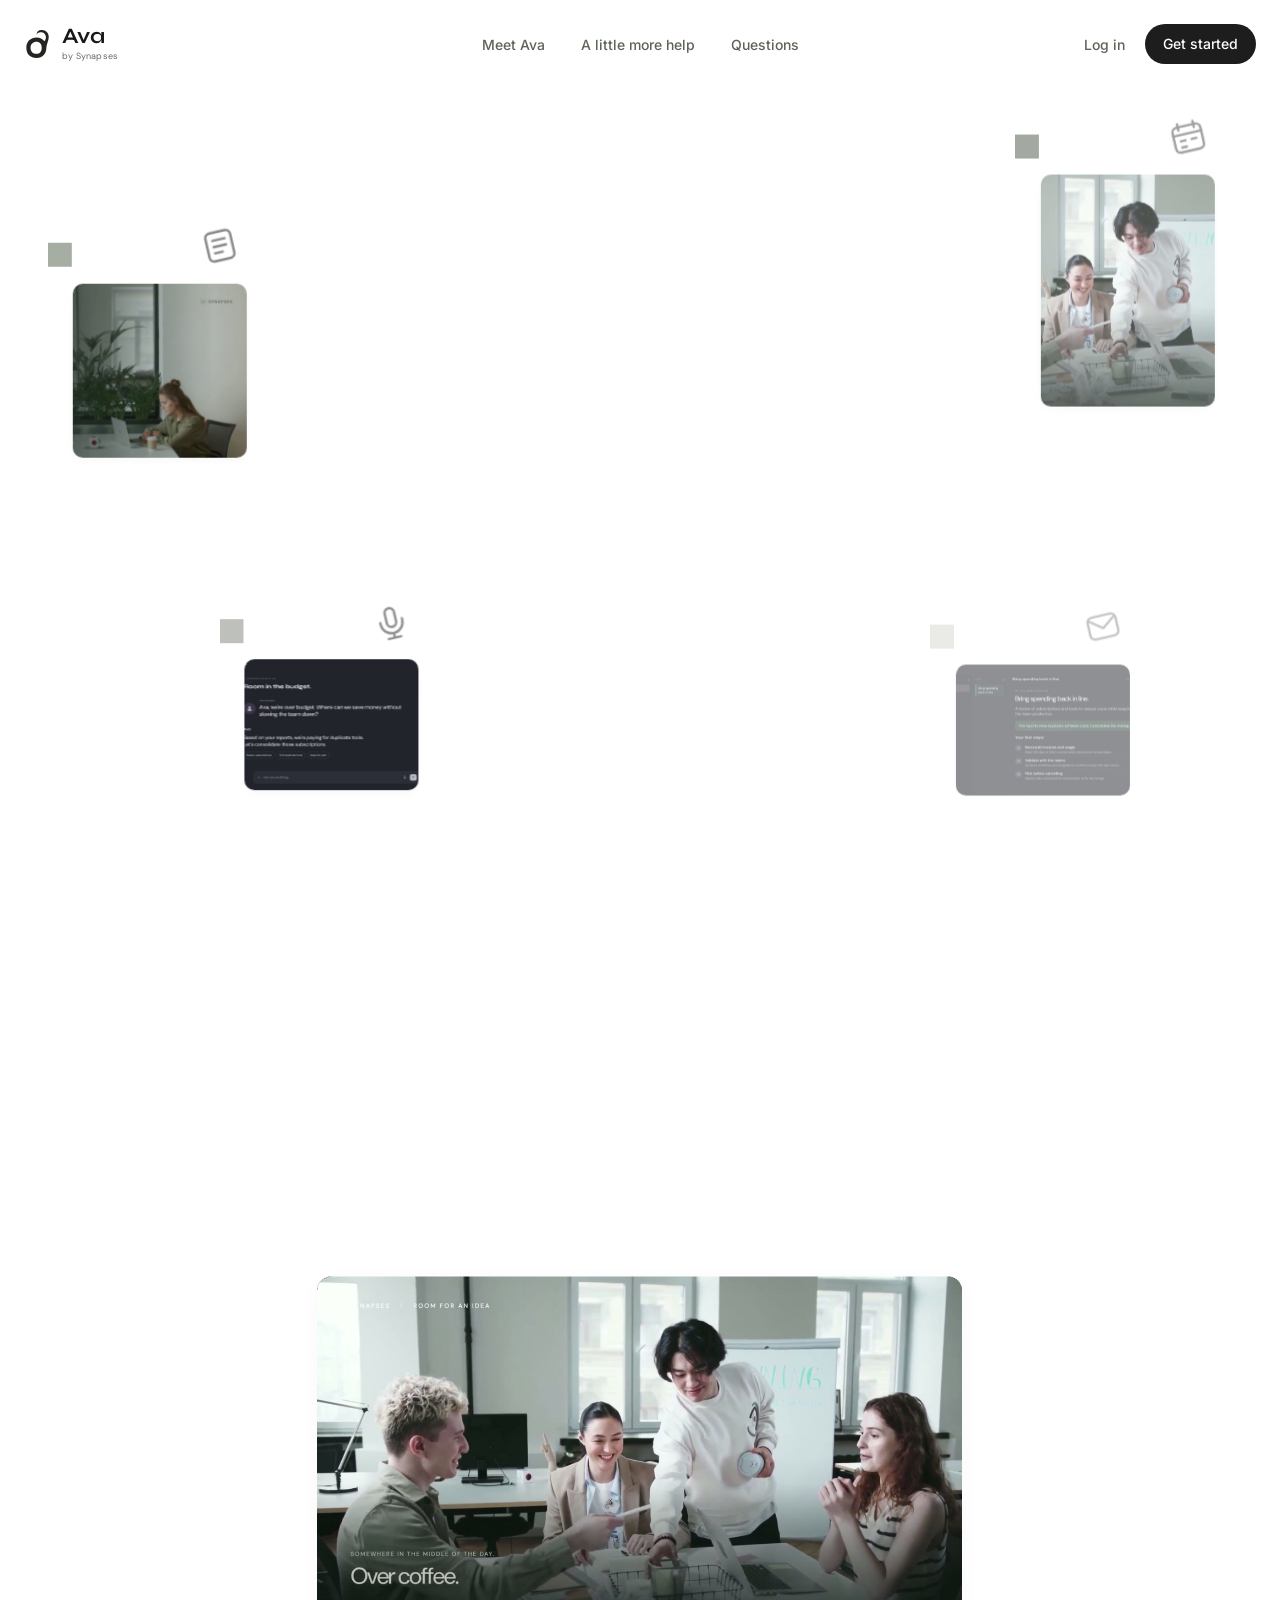
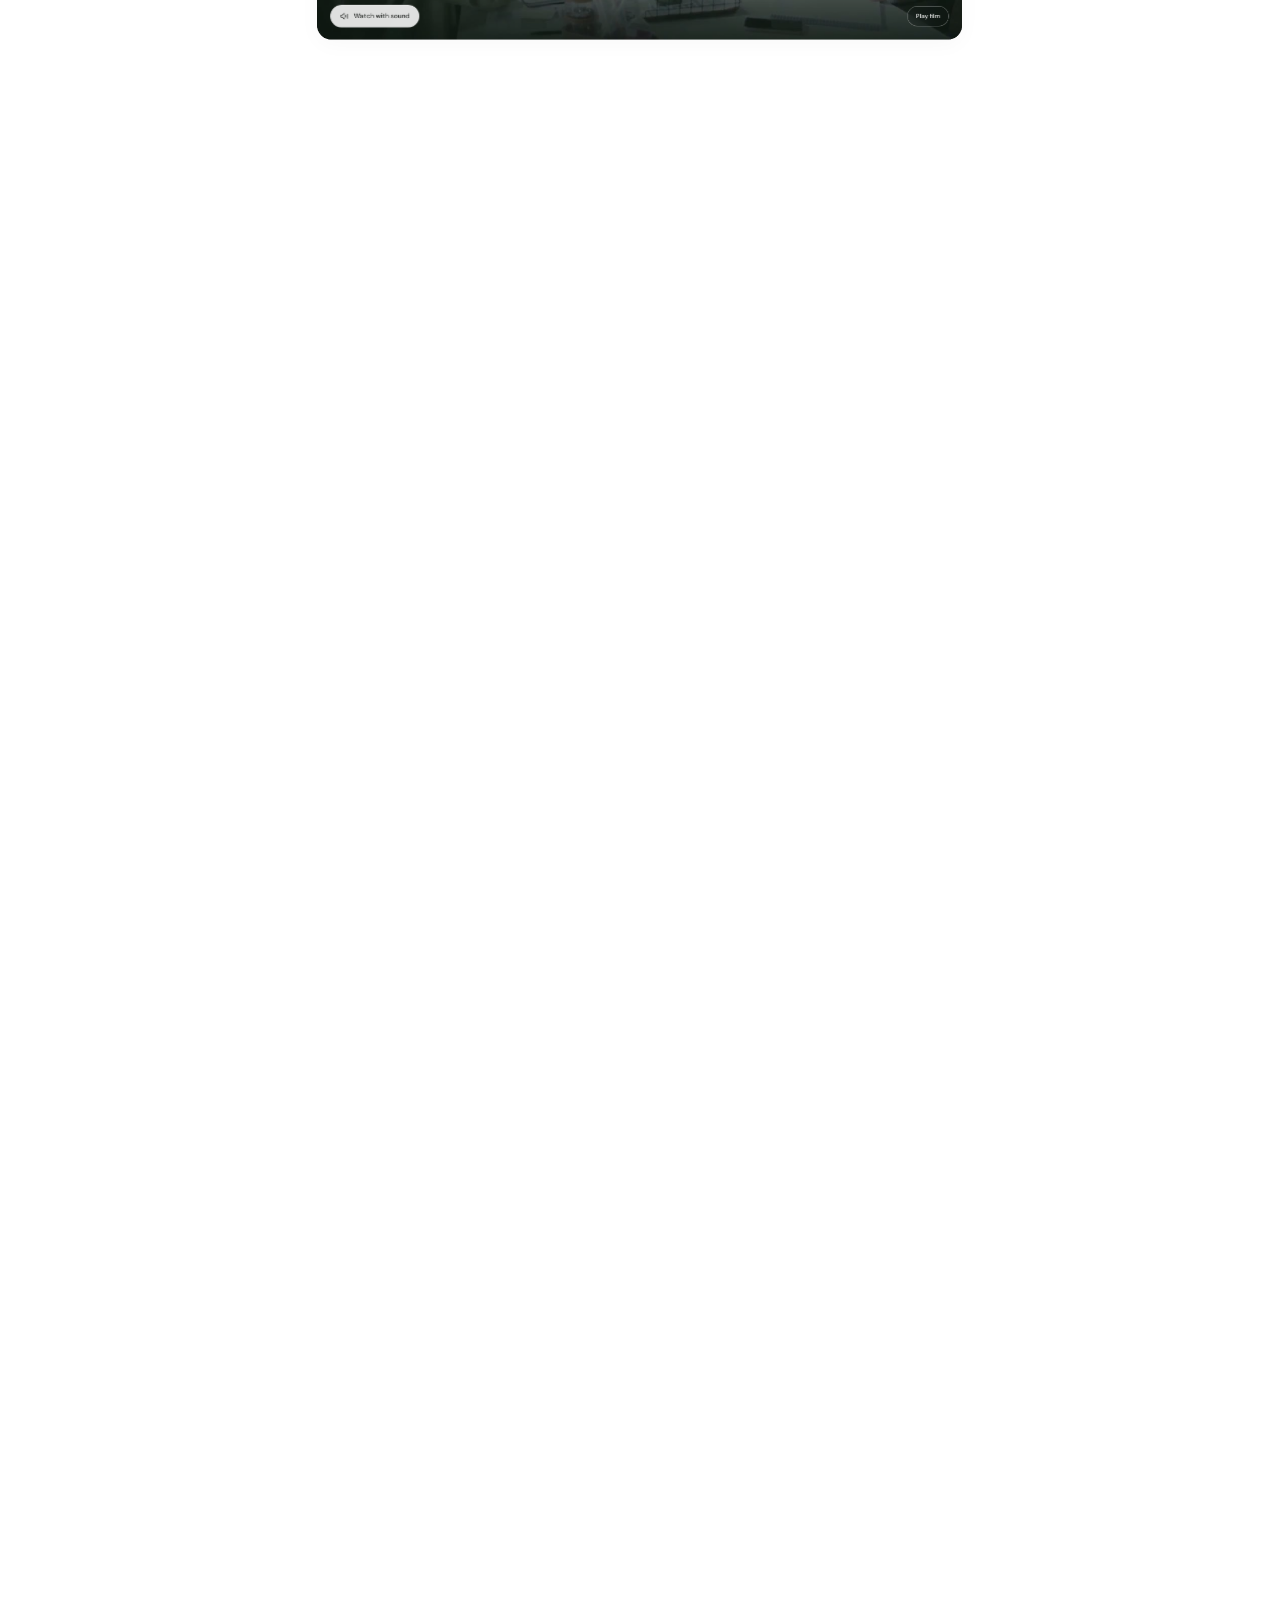
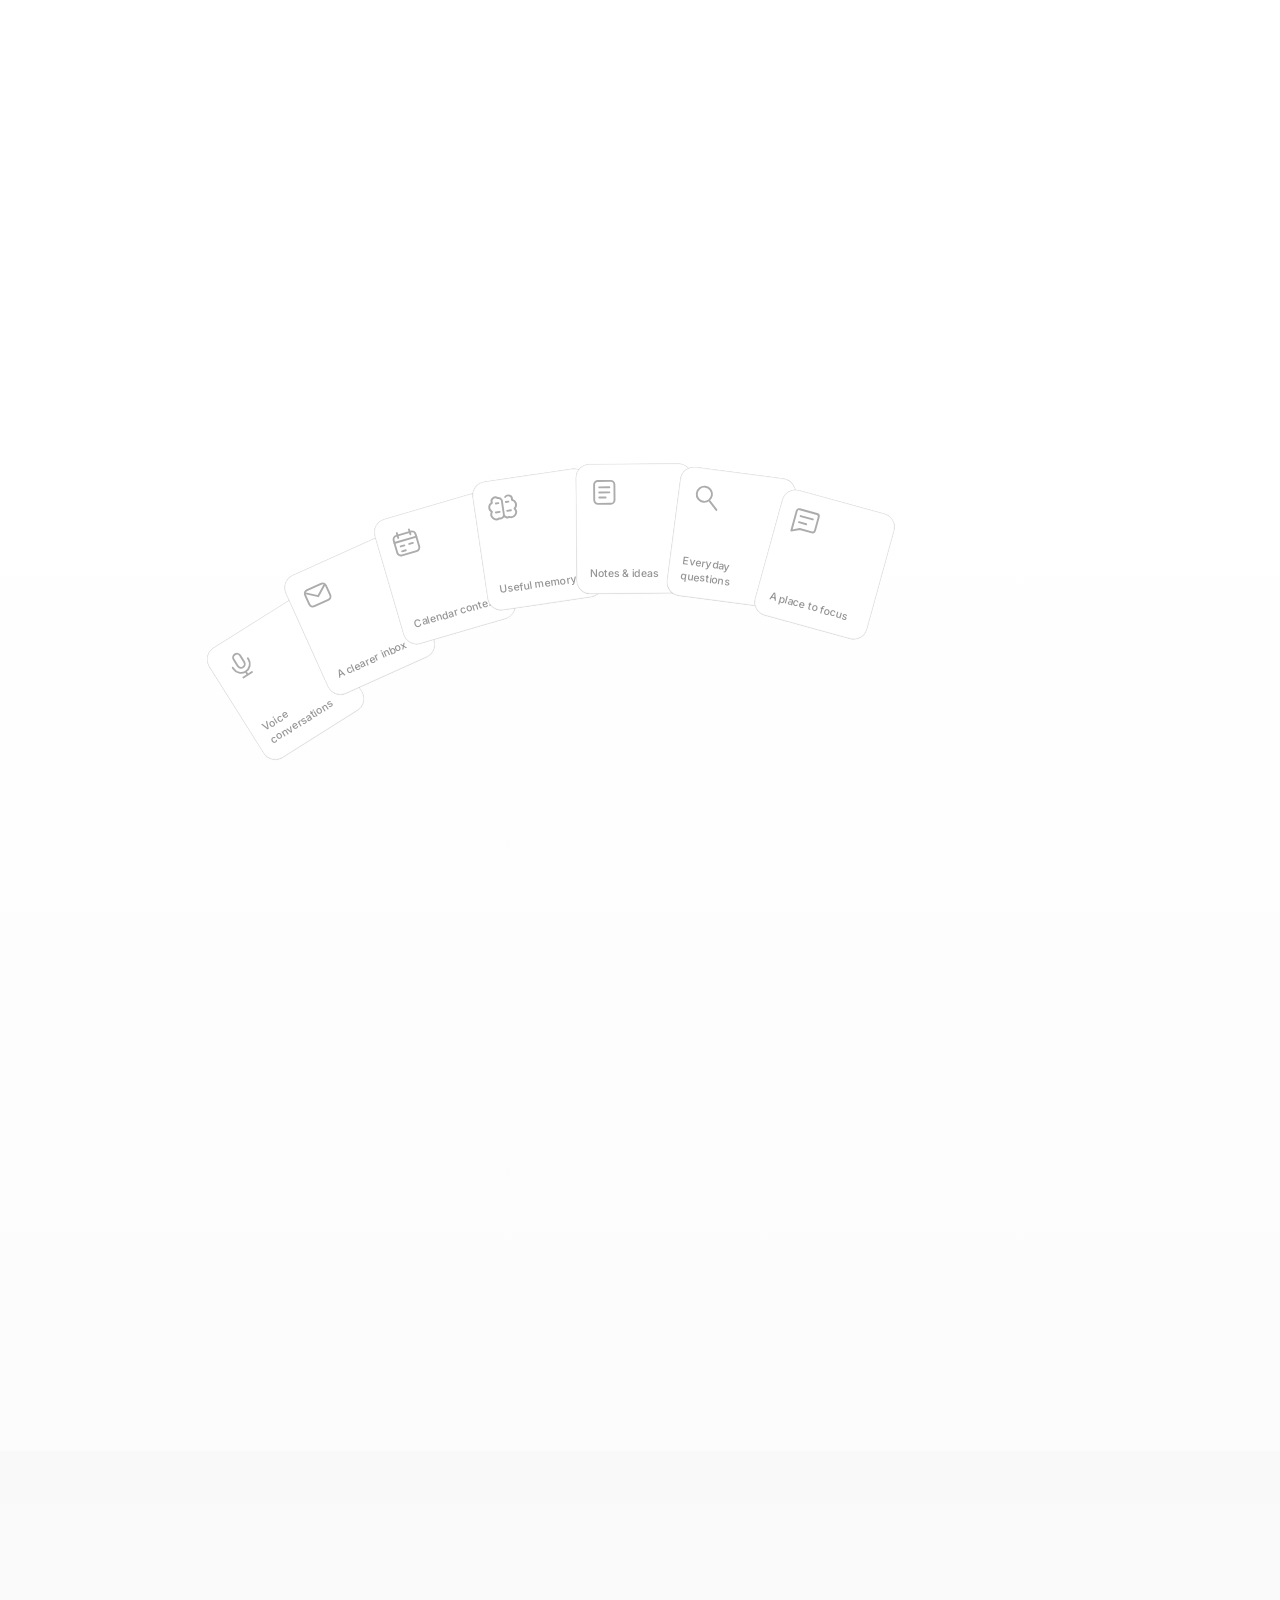
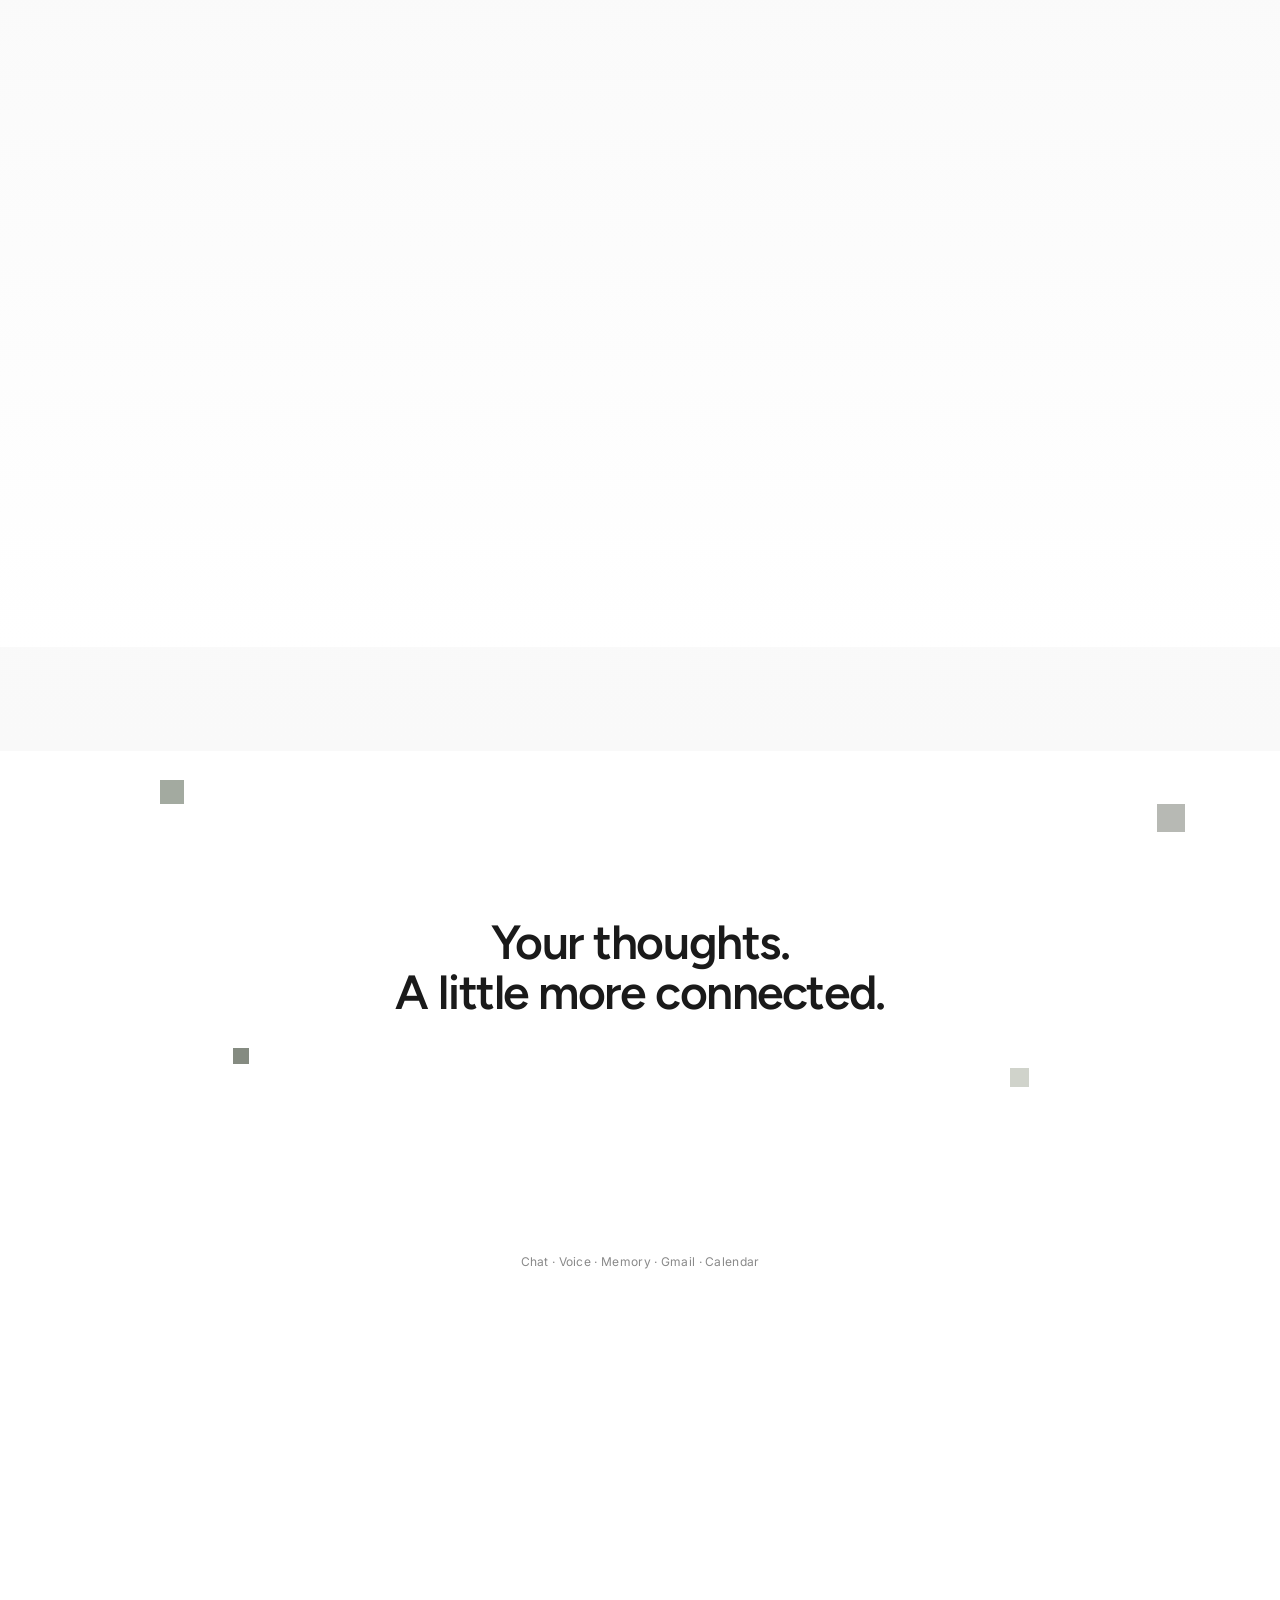
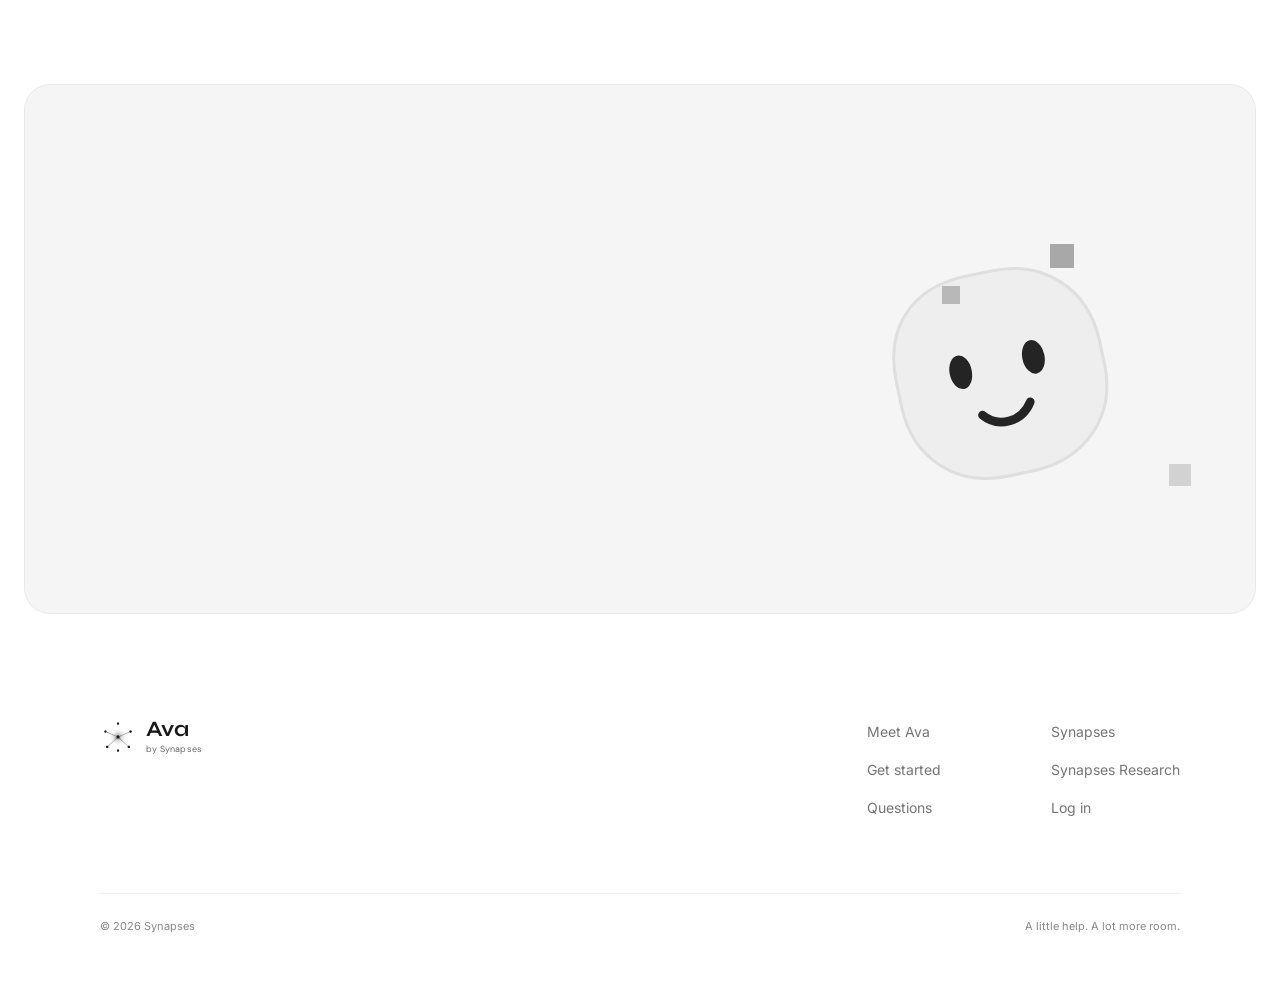
==== commit 6a13d007: "Fix application entry links on the Ava custom domain" ====
--- a/index.html
+++ b/index.html
@@ -1,8 +1,8 @@
 <!DOCTYPE html><html lang="en" data-theme="light"><head><meta charset="utf-8"/><meta name="viewport" content="width=device-width,initial-scale=1"/><title>Ava by Synapses — A little help. A lot more room.</title><meta name="description" content="Meet Ava, your personal assistant inside Synapses. A little help with your ideas, conversations, and everyday thinking."/><meta name="theme-color" content="#ffffff"/><link rel="icon" type="image/svg+xml" href="./assets/ava/brand-mark.svg"/><link rel="preload" as="font" href="./assets/syne-latin-400-800.woff2" type="font/woff2" crossorigin/><link rel="preload" as="font" href="./assets/dm-sans-latin-500-600.woff2" type="font/woff2" crossorigin/><link rel="stylesheet" href="./assets/base.css"/><link rel="stylesheet" href="./assets/effects.css"/><link rel="stylesheet" href="./ava.css"/><link rel="stylesheet" href="./media.css"/><link rel="stylesheet" href="./ava-mascot.css"/><script defer src="./ava.js"></script><script defer src="./ava-navigation.js"></script><script defer src="./media.js"></script><script type="module" src="./original-motion.js"></script><script defer src="./source-motion.js"></script><link rel="canonical" href="https://ava.synapses.cloud/">
 </head><body><div class="foyer flex min-h-svh flex-col bg-background font-sans text-foreground"><a href="#main" class="sr-only focus-visible:not-sr-only">Skip to content</a>
-<header class="sticky top-0 z-50 w-full"><div data-frost aria-hidden="true" class="pointer-events-none absolute inset-x-0 top-0 h-22 bg-background/80 backdrop-blur-sm"></div><div class="relative mx-auto flex h-22 items-center justify-between px-6"><a href="#main" class="ava-brand" aria-label="Ava by Synapses, home"><svg class="ava-curl-brand" width="28" height="34" aria-hidden="true" focusable="false" xmlns="http://www.w3.org/2000/svg" viewBox="4 3 60 72" fill="none"><path fill="currentColor" fill-rule="evenodd" clip-rule="evenodd" d="M52 46C52 60 44 69 31 69C17 69 9 60 9 47C9 34 18 25 31 25C38 25 44 28 48 33C51 29 52 24 50 20C48 15 44 13 39 14C35 14 32 16 31 19C31 13 35 9 41 9C50 8 57 15 57 24C57 31 53 38 52 46ZM42 47C42 39 38 34 31 34C23 34 18 39 18 47C18 55 23 60 31 60C38 60 42 55 42 47Z"/></svg><span class="ava-brand-lockup"><span class="ava-brand-name">Ava</span><small class="ava-brand-byline">by Synapses</small></span></a><nav aria-label="Main" class="absolute left-1/2 hidden -translate-x-1/2 lg:block"><div class="relative" data-pill-scope><div data-pill-overlay aria-hidden="true" class="pointer-events-none absolute inset-0 rounded-full bg-secondary/70 transition-[clip-path] duration-260" style="clip-path:inset(0 100% 0 0 round 9999px)"></div><ul class="relative flex items-center gap-1"><li><a data-pill-item aria-current="page" href="#meet" class="ava-nav-link">Meet Ava</a></li><li><a data-pill-item href="#capabilities" class="ava-nav-link">A little more help</a></li><li><a data-pill-item href="#questions" class="ava-nav-link">Questions</a></li></ul></div></nav><div class="flex items-center gap-1"><a href="/https://synapses.cloud/index.html?auth=login" class="ava-nav-link max-lg:hidden">Log in</a><a href="/https://synapses.cloud/index.html?welcome=preview" class="ava-button ava-button-small">Get started</a><button type="button" class="ava-menu-button lg:hidden" aria-controls="nav-mobile" aria-expanded="false" aria-label="Open menu"><span></span><span></span></button></div></div><nav id="nav-mobile" aria-label="Mobile navigation" hidden class="ava-mobile-nav"><a href="#meet">Meet Ava</a><a href="#capabilities">A little more help</a><a href="#questions">Questions</a><a href="/https://synapses.cloud/index.html?auth=login">Log in</a></nav></header>
+<header class="sticky top-0 z-50 w-full"><div data-frost aria-hidden="true" class="pointer-events-none absolute inset-x-0 top-0 h-22 bg-background/80 backdrop-blur-sm"></div><div class="relative mx-auto flex h-22 items-center justify-between px-6"><a href="#main" class="ava-brand" aria-label="Ava by Synapses, home"><svg class="ava-curl-brand" width="28" height="34" aria-hidden="true" focusable="false" xmlns="http://www.w3.org/2000/svg" viewBox="4 3 60 72" fill="none"><path fill="currentColor" fill-rule="evenodd" clip-rule="evenodd" d="M52 46C52 60 44 69 31 69C17 69 9 60 9 47C9 34 18 25 31 25C38 25 44 28 48 33C51 29 52 24 50 20C48 15 44 13 39 14C35 14 32 16 31 19C31 13 35 9 41 9C50 8 57 15 57 24C57 31 53 38 52 46ZM42 47C42 39 38 34 31 34C23 34 18 39 18 47C18 55 23 60 31 60C38 60 42 55 42 47Z"/></svg><span class="ava-brand-lockup"><span class="ava-brand-name">Ava</span><small class="ava-brand-byline">by Synapses</small></span></a><nav aria-label="Main" class="absolute left-1/2 hidden -translate-x-1/2 lg:block"><div class="relative" data-pill-scope><div data-pill-overlay aria-hidden="true" class="pointer-events-none absolute inset-0 rounded-full bg-secondary/70 transition-[clip-path] duration-260" style="clip-path:inset(0 100% 0 0 round 9999px)"></div><ul class="relative flex items-center gap-1"><li><a data-pill-item aria-current="page" href="#meet" class="ava-nav-link">Meet Ava</a></li><li><a data-pill-item href="#capabilities" class="ava-nav-link">A little more help</a></li><li><a data-pill-item href="#questions" class="ava-nav-link">Questions</a></li></ul></div></nav><div class="flex items-center gap-1"><a href="https://synapses.cloud/index.html?auth=login" class="ava-nav-link max-lg:hidden">Log in</a><a href="https://synapses.cloud/index.html?welcome=preview" class="ava-button ava-button-small">Get started</a><button type="button" class="ava-menu-button lg:hidden" aria-controls="nav-mobile" aria-expanded="false" aria-label="Open menu"><span></span><span></span></button></div></div><nav id="nav-mobile" aria-label="Mobile navigation" hidden class="ava-mobile-nav"><a href="#meet">Meet Ava</a><a href="#capabilities">A little more help</a><a href="#questions">Questions</a><a href="https://synapses.cloud/index.html?auth=login">Log in</a></nav></header>
 <main id="main" tabindex="-1" class="flex-1"><div class="relative"><div data-hero-pin class="z-0"><section data-hero-section data-parallax-scope data-pixel-field class="relative flex min-h-[calc(100svh-var(--spacing-header))] items-center justify-center overflow-hidden px-6 py-16"><div aria-hidden="true" class="absolute inset-0 hidden perspective-distant lg:block"><div data-hero-stage class="absolute inset-0 will-change-transform transform-3d"><span data-parallax="24" data-parallax-x="-5" class="pointer-events-none absolute inset-0 will-change-transform"><span data-hero-scene data-hero-order="0" data-hero-x="-32" data-hero-y="20" class="absolute inset-0 will-change-transform"><span data-hero-depth="12" data-pixel-avoid class="absolute w-[13.6%]" style="left:5.8%;top:24%"><span data-hero-card class="ava-hero-tile pointer-events-auto block"><img src="./assets/synapses-videos/synapses-office-still.jpg" alt="" class="w-full"/></span></span><span data-hero-depth="26" data-pixel-avoid class="ava-floating-doodle" style="left:15.8%;top:17%"><svg xmlns="http://www.w3.org/2000/svg" width="64" height="64" viewBox="0 0 24 24" fill="none" stroke="currentColor" stroke-width="1.5" stroke-linecap="round" stroke-linejoin="round" aria-hidden="true"><rect x="4" y="3" width="16" height="18" rx="3"/><path d="M8 8h8M8 12h8M8 16h5"/></svg></span><span class="absolute" style="left:3.8%;top:19%;width:24px;height:24px"><span data-pixel class="block size-full bg-pixel-green"></span></span></span></span><span data-parallax="-19" data-parallax-x="-3" class="pointer-events-none absolute inset-0 will-change-transform"><span data-hero-scene data-hero-order="1" data-hero-x="-32" data-hero-y="28" class="absolute inset-0 will-change-transform"><span data-hero-depth="12" data-pixel-avoid class="absolute w-[13.6%]" style="left:19.4%;top:70%"><span data-hero-card class="ava-hero-tile pointer-events-auto block"><img src="./assets/synapses-videos/synapses-chat-still.jpg" alt="" class="w-full"/></span></span><span data-hero-depth="26" data-pixel-avoid class="ava-floating-doodle" style="left:29.4%;top:63%"><svg xmlns="http://www.w3.org/2000/svg" width="64" height="64" viewBox="0 0 24 24" fill="none" stroke="currentColor" stroke-width="1.5" stroke-linecap="round" stroke-linejoin="round" aria-hidden="true"><path d="M12 15a3 3 0 0 0 3-3V6a3 3 0 0 0-6 0v6a3 3 0 0 0 3 3Z"/><path d="M5 11v1a7 7 0 0 0 14 0v-1M12 19v3M8 22h8"/></svg></span><span class="absolute" style="left:17.4%;top:65%;width:24px;height:24px"><span data-pixel class="block size-full bg-pixel-pink"></span></span></span></span><span data-parallax="16" data-parallax-x="4" class="pointer-events-none absolute inset-0 will-change-transform"><span data-hero-scene data-hero-order="2" data-hero-x="32" data-hero-y="20" class="absolute inset-0 will-change-transform"><span data-hero-depth="12" data-pixel-avoid class="absolute w-[13.6%]" style="left:80.6%;top:10%"><span data-hero-card class="ava-hero-tile pointer-events-auto block"><img src="./assets/synapses-videos/synapses-between-conversations-v67-poster.jpg" alt="" class="w-full"/></span></span><span data-hero-depth="26" data-pixel-avoid class="ava-floating-doodle" style="left:90.6%;top:3%"><svg xmlns="http://www.w3.org/2000/svg" width="64" height="64" viewBox="0 0 24 24" fill="none" stroke="currentColor" stroke-width="1.5" stroke-linecap="round" stroke-linejoin="round" aria-hidden="true"><rect x="3" y="5" width="18" height="16" rx="3"/><path d="M7 3v4M17 3v4M3 10h18M7 14h3M14 14h3M7 18h3"/></svg></span><span class="absolute" style="left:78.6%;top:5%;width:24px;height:24px"><span data-pixel class="block size-full bg-pixel-orange"></span></span></span></span><span data-parallax="-29" data-parallax-x="6" class="pointer-events-none absolute inset-0 will-change-transform"><span data-hero-scene data-hero-order="3" data-hero-x="32" data-hero-y="28" class="absolute inset-0 will-change-transform"><span data-hero-depth="12" data-pixel-avoid class="absolute w-[13.6%]" style="left:73.2%;top:69%"><span data-hero-card class="ava-hero-tile pointer-events-auto block"><img src="./assets/synapses-videos/synapses-notes-still.jpg" alt="" class="w-full"/></span></span><span data-hero-depth="26" data-pixel-avoid class="ava-floating-doodle" style="left:83.2%;top:62%"><svg xmlns="http://www.w3.org/2000/svg" width="64" height="64" viewBox="0 0 24 24" fill="none" stroke="currentColor" stroke-width="1.5" stroke-linecap="round" stroke-linejoin="round" aria-hidden="true"><rect x="3" y="5" width="18" height="14" rx="3"/><path d="m4 7 8 6 8-6"/></svg></span><span class="absolute" style="left:71.2%;top:64%;width:24px;height:24px"><span data-pixel class="block size-full bg-pixel-yellow"></span></span></span></span></div></div><div data-pixel-avoid class="relative mx-auto flex max-w-3xl flex-col items-center gap-10 text-center"><div data-hero-mark class="ava-hero-mark"><svg width="60" height="60" xmlns="http://www.w3.org/2000/svg" class="ava-loop-mascot" data-ava-character="neutral-placeholder" data-state="listen" viewBox="26 19 84 84" fill="none" role="img" aria-label="Ava preview character"><g class="ava-loop-body"><path d="M34 57c0-18 11-29 29-29h8c18 0 30 12 30 30v7c0 17-12 29-30 29h-8C46 94 34 82 34 65Z" fill="#f2eee5" stroke="#e1dfd6" stroke-width="1"/><g class="ava-loop-look" fill="#242420"><ellipse class="ava-loop-eye" cx="55" cy="58" rx="3.6" ry="5.5"/><ellipse class="ava-loop-eye" cx="79" cy="58" rx="3.6" ry="5.5"/></g><path class="ava-loop-smile" d="M59 73c4 5 12 5 16-1" stroke="#242420" stroke-width="2.8" stroke-linecap="round"/></g></svg>
-</div><div class="flex flex-col gap-4"><h1 class="font-display text-4xl leading-[1.05] font-semibold tracking-[-0.03em] text-balance sm:text-5xl"><span data-hero-word class="inline-block">A</span> <span data-hero-word class="inline-block">little</span> <span data-hero-word class="inline-block">help.</span> <span data-hero-word class="inline-block">A</span> <span data-hero-word class="inline-block">lot</span> <span data-hero-word class="inline-block">more</span> <span data-hero-word class="inline-block">room.</span></h1><p data-hero-sub class="font-display text-lead ava-hero-description">Meet Ava, your personal assistant inside Synapses. A place to talk things through, keep useful context, and make a little space for your day.</p></div><div data-hero-cta><a href="/https://synapses.cloud/index.html?welcome=preview" class="ava-button ">Meet Ava</a><a href="/https://synapses.cloud/index.html?guest=1" class="ava-hero-guest">Take a look around <svg xmlns="http://www.w3.org/2000/svg" width="15" height="15" viewBox="0 0 24 24" fill="none" stroke="currentColor" stroke-width="1.5" stroke-linecap="round" stroke-linejoin="round" aria-hidden="true"><path d="M4 12h16M14 6l6 6-6 6"/></svg></a></div></div></section></div>
+</div><div class="flex flex-col gap-4"><h1 class="font-display text-4xl leading-[1.05] font-semibold tracking-[-0.03em] text-balance sm:text-5xl"><span data-hero-word class="inline-block">A</span> <span data-hero-word class="inline-block">little</span> <span data-hero-word class="inline-block">help.</span> <span data-hero-word class="inline-block">A</span> <span data-hero-word class="inline-block">lot</span> <span data-hero-word class="inline-block">more</span> <span data-hero-word class="inline-block">room.</span></h1><p data-hero-sub class="font-display text-lead ava-hero-description">Meet Ava, your personal assistant inside Synapses. A place to talk things through, keep useful context, and make a little space for your day.</p></div><div data-hero-cta><a href="https://synapses.cloud/index.html?welcome=preview" class="ava-button ">Meet Ava</a><a href="https://synapses.cloud/index.html?guest=1" class="ava-hero-guest">Take a look around <svg xmlns="http://www.w3.org/2000/svg" width="15" height="15" viewBox="0 0 24 24" fill="none" stroke="currentColor" stroke-width="1.5" stroke-linecap="round" stroke-linejoin="round" aria-hidden="true"><path d="M4 12h16M14 6l6 6-6 6"/></svg></a></div></div></section></div>
 <section data-pin-scope data-video-reveal class="relative z-10 px-6 [--hold:60svh]"><div data-pin-stage data-video-stage class="flex items-center py-8"><div data-video-frame class="ava-main-film relative mx-auto aspect-video w-full max-w-[1680px] origin-center overflow-hidden rounded-foyer-4xl"><div class="ava-film-player ava-film-player-main" data-film-player><video data-ava-film data-src="./assets/synapses-videos/synapses-between-conversations-v67.mp4" poster="./assets/synapses-videos/synapses-between-conversations-v67-poster.jpg" muted playsinline loop preload="none" aria-label="A familiar problem. A clearer way forward. — a Synapses film"></video><div class="ava-film-shade" aria-hidden="true"></div><div class="ava-film-controls"><button type="button" data-film-sound class="ava-film-sound" aria-label="Watch Between conversations with sound"><svg viewBox="0 0 24 24" width="17" height="17" fill="none" stroke="currentColor" stroke-width="1.6"><path d="m3 10 4-1 5-4v14l-5-4-4-1Z"/><path d="M16 9v6M20 6v12"/></svg><span>Watch with sound</span></button><button type="button" data-film-play class="ava-film-play" aria-label="Play Between conversations">Play film</button></div></div></div></div></section></div>
 <div id="meet" data-pin-scope data-journey style="--hold:200svh"><div data-pin-stage data-journey-stage><section data-journey-layer="meet"><div class="relative flex flex-col items-center justify-center-safe gap-10 overflow-hidden px-6 py-20 lg:min-h-(--spacing-stage) lg:py-0"><div class="flex flex-col items-center gap-4 text-center"><span data-fo-mark-slot="meet" data-fo-mark-tilt="-15" class="block w-16"><svg width="64" height="64" xmlns="http://www.w3.org/2000/svg" class="ava-loop-mascot" data-ava-character="neutral-placeholder" data-state="listen" viewBox="26 19 84 84" fill="none" role="img" aria-label="Ava preview character"><g class="ava-loop-body"><path d="M34 57c0-18 11-29 29-29h8c18 0 30 12 30 30v7c0 17-12 29-30 29h-8C46 94 34 82 34 65Z" fill="#f2eee5" stroke="#e1dfd6" stroke-width="1"/><g class="ava-loop-look" fill="#242420"><ellipse class="ava-loop-eye" cx="55" cy="58" rx="3.6" ry="5.5"/><ellipse class="ava-loop-eye" cx="79" cy="58" rx="3.6" ry="5.5"/></g><path class="ava-loop-smile" d="M59 73c4 5 12 5 16-1" stroke="#242420" stroke-width="2.8" stroke-linecap="round"/></g></svg>
 </span><h2 data-journey-part class="font-display text-4xl leading-[1.05] font-semibold tracking-[-0.03em] sm:text-5xl">Meet Ava</h2><p data-journey-part class="font-display text-lead text-balance">A little company for everything on your mind.</p></div><div data-journey-part="dock" class="w-full origin-bottom lg:absolute lg:inset-x-0 lg:bottom-0"><div data-scene-dock class="pointer-events-none flex flex-col items-center gap-4 px-6 pb-6" style="--arrival-easing:linear(0,.12,.37,.62,.82,.95,1.05,1);--arrival-duration:419ms;--toast-stack-height:84px;--slot-0-y:0px;--slot-0-scale:1;--slot-0-opacity:1;--slot-1-y:-16.8px;--slot-1-scale:.95;--slot-1-opacity:1;--slot-2-y:-33.6px;--slot-2-scale:.9;--slot-2-opacity:1;--slot-3-y:56px;--slot-3-scale:.85;--slot-3-opacity:0"><p data-fo-beacon data-morph-in="beacon" class="flex items-center gap-2 text-xs font-medium text-success"><span class="ava-status-dot"></span>A little progress, together</p><div data-toast-stack class="relative h-(--toast-stack-height) w-full max-w-[420px]" aria-hidden="true"><div data-toast data-slot="0" class="absolute inset-x-0 bottom-0 flex items-center gap-2 rounded-foyer-md bg-card p-3 shadow-border-xs"><span class="flex size-8 shrink-0 items-center justify-center rounded-[10px] bg-secondary"><img data-toast-icon src="./assets/ava/note.svg" alt="" class="size-6"/></span><p data-toast-label class="flex-1 truncate text-sm font-medium text-card-foreground">Thought captured</p><p data-toast-age class="pr-2 text-xs text-muted-foreground">just now</p></div><div data-toast data-slot="1" class="absolute inset-x-0 bottom-0 flex items-center gap-2 rounded-foyer-md bg-card p-3 shadow-border-xs"><span class="flex size-8 shrink-0 items-center justify-center rounded-[10px] bg-secondary"><img data-toast-icon src="./assets/ava/note.svg" alt="" class="size-6"/></span><p data-toast-label class="flex-1 truncate text-sm font-medium text-card-foreground">A clearer first draft</p><p data-toast-age class="pr-2 text-xs text-muted-foreground">1 min ago</p></div><div data-toast data-slot="2" class="absolute inset-x-0 bottom-0 flex items-center gap-2 rounded-foyer-md bg-card p-3 shadow-border-xs"><span class="flex size-8 shrink-0 items-center justify-center rounded-[10px] bg-secondary"><img data-toast-icon src="./assets/ava/calendar.svg" alt="" class="size-6"/></span><p data-toast-label class="flex-1 truncate text-sm font-medium text-card-foreground">A plan for your week</p><p data-toast-age class="pr-2 text-xs text-muted-foreground">3 min ago</p></div><div data-toast data-slot="3" class="absolute inset-x-0 bottom-0 flex items-center gap-2 rounded-foyer-md bg-card p-3 shadow-border-xs"><span class="flex size-8 shrink-0 items-center justify-center rounded-[10px] bg-secondary"><img data-toast-icon src="./assets/ava/memory.svg" alt="" class="size-6"/></span><p data-toast-label class="flex-1 truncate text-sm font-medium text-card-foreground">Useful context remembered</p><p data-toast-age class="pr-2 text-xs text-muted-foreground">6 min ago</p></div></div></div></div></div></section>
@@ -18,14 +18,14 @@
 <span>What would you like to work through?</span></div></div></div><div data-scene-caption data-scene="1" aria-hidden="true" class="ava-scene-caption"><h3>A little room to think.</h3><p>Work through the next step together.</p></div><div data-scene-dock data-scene="1" aria-hidden="true" class="ava-scene-art"><div class="ava-demo-art"><div class="ava-wave"><i style="--bar:14px;--delay:0s"></i><i style="--bar:37px;--delay:-0.09s"></i><i style="--bar:60px;--delay:-0.18s"></i><i style="--bar:18px;--delay:-0.27s"></i><i style="--bar:41px;--delay:-0.36s"></i><i style="--bar:64px;--delay:-0.44999999999999996s"></i><i style="--bar:22px;--delay:-0.54s"></i><i style="--bar:45px;--delay:-0.63s"></i><i style="--bar:68px;--delay:-0.72s"></i><i style="--bar:26px;--delay:-0.8099999999999999s"></i><i style="--bar:49px;--delay:-0.8999999999999999s"></i><i style="--bar:72px;--delay:-0.99s"></i><i style="--bar:30px;--delay:-1.08s"></i><i style="--bar:53px;--delay:-1.17s"></i><i style="--bar:76px;--delay:-1.26s"></i><i style="--bar:34px;--delay:-1.3499999999999999s"></i><i style="--bar:57px;--delay:-1.44s"></i><i style="--bar:15px;--delay:-1.53s"></i><i style="--bar:38px;--delay:-1.6199999999999999s"></i><i style="--bar:61px;--delay:-1.71s"></i><i style="--bar:19px;--delay:-1.7999999999999998s"></i><i style="--bar:42px;--delay:-1.89s"></i><i style="--bar:65px;--delay:-1.98s"></i><i style="--bar:23px;--delay:-2.07s"></i><i style="--bar:46px;--delay:-2.16s"></i></div><div class="ava-demo-card"><svg width="36" height="36" xmlns="http://www.w3.org/2000/svg" class="ava-loop-mascot" data-ava-character="neutral-placeholder" data-state="listen" viewBox="26 19 84 84" fill="none" role="img" aria-label="Ava preview character"><g class="ava-loop-body"><path d="M34 57c0-18 11-29 29-29h8c18 0 30 12 30 30v7c0 17-12 29-30 29h-8C46 94 34 82 34 65Z" fill="#f2eee5" stroke="#e1dfd6" stroke-width="1"/><g class="ava-loop-look" fill="#242420"><ellipse class="ava-loop-eye" cx="55" cy="58" rx="3.6" ry="5.5"/><ellipse class="ava-loop-eye" cx="79" cy="58" rx="3.6" ry="5.5"/></g><path class="ava-loop-smile" d="M59 73c4 5 12 5 16-1" stroke="#242420" stroke-width="2.8" stroke-linecap="round"/></g></svg>
 <span>Let’s take it one thought at a time.</span></div></div></div><div data-scene-caption data-scene="2" aria-hidden="true" class="ava-scene-caption"><h3>Turn a thought into a plan.</h3><p>Keep the useful parts in one place.</p></div><div data-scene-dock data-scene="2" aria-hidden="true" class="ava-scene-art"><div class="ava-demo-art"><div class="ava-wave"><i style="--bar:14px;--delay:0s"></i><i style="--bar:37px;--delay:-0.09s"></i><i style="--bar:60px;--delay:-0.18s"></i><i style="--bar:18px;--delay:-0.27s"></i><i style="--bar:41px;--delay:-0.36s"></i><i style="--bar:64px;--delay:-0.44999999999999996s"></i><i style="--bar:22px;--delay:-0.54s"></i><i style="--bar:45px;--delay:-0.63s"></i><i style="--bar:68px;--delay:-0.72s"></i><i style="--bar:26px;--delay:-0.8099999999999999s"></i><i style="--bar:49px;--delay:-0.8999999999999999s"></i><i style="--bar:72px;--delay:-0.99s"></i><i style="--bar:30px;--delay:-1.08s"></i><i style="--bar:53px;--delay:-1.17s"></i><i style="--bar:76px;--delay:-1.26s"></i><i style="--bar:34px;--delay:-1.3499999999999999s"></i><i style="--bar:57px;--delay:-1.44s"></i><i style="--bar:15px;--delay:-1.53s"></i><i style="--bar:38px;--delay:-1.6199999999999999s"></i><i style="--bar:61px;--delay:-1.71s"></i><i style="--bar:19px;--delay:-1.7999999999999998s"></i><i style="--bar:42px;--delay:-1.89s"></i><i style="--bar:65px;--delay:-1.98s"></i><i style="--bar:23px;--delay:-2.07s"></i><i style="--bar:46px;--delay:-2.16s"></i></div><div class="ava-demo-card"><svg width="36" height="36" xmlns="http://www.w3.org/2000/svg" class="ava-loop-mascot" data-ava-character="neutral-placeholder" data-state="listen" viewBox="26 19 84 84" fill="none" role="img" aria-label="Ava preview character"><g class="ava-loop-body"><path d="M34 57c0-18 11-29 29-29h8c18 0 30 12 30 30v7c0 17-12 29-30 29h-8C46 94 34 82 34 65Z" fill="#f2eee5" stroke="#e1dfd6" stroke-width="1"/><g class="ava-loop-look" fill="#242420"><ellipse class="ava-loop-eye" cx="55" cy="58" rx="3.6" ry="5.5"/><ellipse class="ava-loop-eye" cx="79" cy="58" rx="3.6" ry="5.5"/></g><path class="ava-loop-smile" d="M59 73c4 5 12 5 16-1" stroke="#242420" stroke-width="2.8" stroke-linecap="round"/></g></svg>
 <span>A first step can be a small one.</span></div></div></div><div data-scene-caption data-scene="3" aria-hidden="true" class="ava-scene-caption"><h3>Continue when you’re ready.</h3><p>Your next conversation has somewhere to start.</p></div><div data-scene-dock data-scene="3" aria-hidden="true" class="ava-scene-art"><div class="ava-demo-art"><div class="ava-wave"><i style="--bar:14px;--delay:0s"></i><i style="--bar:37px;--delay:-0.09s"></i><i style="--bar:60px;--delay:-0.18s"></i><i style="--bar:18px;--delay:-0.27s"></i><i style="--bar:41px;--delay:-0.36s"></i><i style="--bar:64px;--delay:-0.44999999999999996s"></i><i style="--bar:22px;--delay:-0.54s"></i><i style="--bar:45px;--delay:-0.63s"></i><i style="--bar:68px;--delay:-0.72s"></i><i style="--bar:26px;--delay:-0.8099999999999999s"></i><i style="--bar:49px;--delay:-0.8999999999999999s"></i><i style="--bar:72px;--delay:-0.99s"></i><i style="--bar:30px;--delay:-1.08s"></i><i style="--bar:53px;--delay:-1.17s"></i><i style="--bar:76px;--delay:-1.26s"></i><i style="--bar:34px;--delay:-1.3499999999999999s"></i><i style="--bar:57px;--delay:-1.44s"></i><i style="--bar:15px;--delay:-1.53s"></i><i style="--bar:38px;--delay:-1.6199999999999999s"></i><i style="--bar:61px;--delay:-1.71s"></i><i style="--bar:19px;--delay:-1.7999999999999998s"></i><i style="--bar:42px;--delay:-1.89s"></i><i style="--bar:65px;--delay:-1.98s"></i><i style="--bar:23px;--delay:-2.07s"></i><i style="--bar:46px;--delay:-2.16s"></i></div><div class="ava-demo-card"><svg width="36" height="36" xmlns="http://www.w3.org/2000/svg" class="ava-loop-mascot" data-ava-character="neutral-placeholder" data-state="listen" viewBox="26 19 84 84" fill="none" role="img" aria-label="Ava preview character"><g class="ava-loop-body"><path d="M34 57c0-18 11-29 29-29h8c18 0 30 12 30 30v7c0 17-12 29-30 29h-8C46 94 34 82 34 65Z" fill="#f2eee5" stroke="#e1dfd6" stroke-width="1"/><g class="ava-loop-look" fill="#242420"><ellipse class="ava-loop-eye" cx="55" cy="58" rx="3.6" ry="5.5"/><ellipse class="ava-loop-eye" cx="79" cy="58" rx="3.6" ry="5.5"/></g><path class="ava-loop-smile" d="M59 73c4 5 12 5 16-1" stroke="#242420" stroke-width="2.8" stroke-linecap="round"/></g></svg>
-<span>Whenever you’re ready.</span></div></div></div><span class="ava-channel-demo-label">ILLUSTRATIVE PREVIEW</span></div><div role="tabpanel" id="ava-channel-inbox" aria-labelledby="ava-tab-inbox" data-plate-panel aria-hidden="true" class="absolute inset-0 ava-channel-panel"><div class="ava-channel-grid" aria-hidden="true"></div><div data-scene-caption data-scene="0" data-active class="ava-scene-caption"><h3>Add context when it helps.</h3><p>Connect Gmail from your account.</p></div><div data-scene-dock data-scene="0" data-active class="ava-scene-art"><div class="ava-inbox-art"><div class="ava-demo-card"><svg xmlns="http://www.w3.org/2000/svg" width="28" height="28" viewBox="0 0 24 24" fill="none" stroke="currentColor" stroke-width="1.5" stroke-linecap="round" stroke-linejoin="round" aria-hidden="true"><rect x="3" y="5" width="18" height="14" rx="3"/><path d="m4 7 8 6 8-6"/></svg><span>Gmail context <small>Connect from your account</small></span><span class="ava-status-dot"></span></div><div class="ava-mail-row is-highlighted"><span class="ava-mail-avatar">M</span><span><b>A note about Thursday</b><i></i></span></div><div class="ava-mail-row "><span class="ava-mail-avatar">J</span><span><b>The next step for your project</b><i></i></span></div><div class="ava-mail-row "><span class="ava-mail-avatar">A</span><span><b>An idea worth coming back to</b><i></i></span></div></div></div><div data-scene-caption data-scene="1" aria-hidden="true" class="ava-scene-caption"><h3>Find the useful details.</h3><p>Bring relevant email into the conversation.</p></div><div data-scene-dock data-scene="1" aria-hidden="true" class="ava-scene-art"><div class="ava-inbox-art"><div class="ava-demo-card"><svg xmlns="http://www.w3.org/2000/svg" width="28" height="28" viewBox="0 0 24 24" fill="none" stroke="currentColor" stroke-width="1.5" stroke-linecap="round" stroke-linejoin="round" aria-hidden="true"><rect x="3" y="5" width="18" height="14" rx="3"/><path d="m4 7 8 6 8-6"/></svg><span>Gmail context <small>Connect from your account</small></span><span class="ava-status-dot"></span></div><div class="ava-mail-row "><span class="ava-mail-avatar">M</span><span><b>A note about Thursday</b><i></i></span></div><div class="ava-mail-row is-highlighted"><span class="ava-mail-avatar">J</span><span><b>The next step for your project</b><i></i></span></div><div class="ava-mail-row "><span class="ava-mail-avatar">A</span><span><b>An idea worth coming back to</b><i></i></span></div></div></div><div data-scene-caption data-scene="2" aria-hidden="true" class="ava-scene-caption"><h3>Make a thoughtful first draft.</h3><p>Work on wording together in chat.</p></div><div data-scene-dock data-scene="2" aria-hidden="true" class="ava-scene-art"><div class="ava-inbox-art"><div class="ava-demo-card"><svg xmlns="http://www.w3.org/2000/svg" width="28" height="28" viewBox="0 0 24 24" fill="none" stroke="currentColor" stroke-width="1.5" stroke-linecap="round" stroke-linejoin="round" aria-hidden="true"><rect x="3" y="5" width="18" height="14" rx="3"/><path d="m4 7 8 6 8-6"/></svg><span>Gmail context <small>Connect from your account</small></span><span class="ava-status-dot"></span></div><div class="ava-mail-row "><span class="ava-mail-avatar">M</span><span><b>A note about Thursday</b><i></i></span></div><div class="ava-mail-row "><span class="ava-mail-avatar">J</span><span><b>The next step for your project</b><i></i></span></div><div class="ava-mail-row is-highlighted"><span class="ava-mail-avatar">A</span><span><b>An idea worth coming back to</b><i></i></span></div></div></div><div data-scene-caption data-scene="3" aria-hidden="true" class="ava-scene-caption"><h3>You take the next step.</h3><p>Review the result before you use it.</p></div><div data-scene-dock data-scene="3" aria-hidden="true" class="ava-scene-art"><div class="ava-inbox-art"><div class="ava-demo-card"><svg xmlns="http://www.w3.org/2000/svg" width="28" height="28" viewBox="0 0 24 24" fill="none" stroke="currentColor" stroke-width="1.5" stroke-linecap="round" stroke-linejoin="round" aria-hidden="true"><rect x="3" y="5" width="18" height="14" rx="3"/><path d="m4 7 8 6 8-6"/></svg><span>Gmail context <small>Connect from your account</small></span><span class="ava-status-dot"></span></div><div class="ava-mail-row is-highlighted"><span class="ava-mail-avatar">M</span><span><b>A note about Thursday</b><i></i></span></div><div class="ava-mail-row "><span class="ava-mail-avatar">J</span><span><b>The next step for your project</b><i></i></span></div><div class="ava-mail-row "><span class="ava-mail-avatar">A</span><span><b>An idea worth coming back to</b><i></i></span></div></div></div><span class="ava-channel-demo-label">ILLUSTRATIVE PREVIEW</span></div><div role="tabpanel" id="ava-channel-calendar" aria-labelledby="ava-tab-calendar" data-plate-panel aria-hidden="true" class="absolute inset-0 ava-channel-panel"><div class="ava-channel-grid" aria-hidden="true"></div><div data-scene-caption data-scene="0" data-active class="ava-scene-caption"><h3>A little perspective on your week.</h3><p>Connect Calendar to bring in your schedule.</p></div><div data-scene-dock data-scene="0" data-active class="ava-scene-art"><div class="ava-calendar-art"><div class="ava-calendar-heading"><b>Your week, with a little room.</b><span>Example</span></div><div class="ava-calendar-grid"><div><small>M</small><b>15</b><span class="ava-calendar-event">Focus time</span></div><div><small>T</small><b>16</b><span class="ava-calendar-event">Focus time</span></div><div><small>W</small><b>17</b><span class="ava-calendar-empty"></span></div><div><small>T</small><b>18</b><span class="ava-calendar-empty"></span></div><div><small>F</small><b>19</b><span class="ava-calendar-empty"></span></div></div></div></div><div data-scene-caption data-scene="1" aria-hidden="true" class="ava-scene-caption"><h3>Start with what matters.</h3><p>Talk through the things that need your attention.</p></div><div data-scene-dock data-scene="1" aria-hidden="true" class="ava-scene-art"><div class="ava-calendar-art"><div class="ava-calendar-heading"><b>Your week, with a little room.</b><span>Example</span></div><div class="ava-calendar-grid"><div><small>M</small><b>15</b><span class="ava-calendar-empty"></span></div><div><small>T</small><b>16</b><span class="ava-calendar-event">Focus time</span></div><div><small>W</small><b>17</b><span class="ava-calendar-event">Focus time</span></div><div><small>T</small><b>18</b><span class="ava-calendar-empty"></span></div><div><small>F</small><b>19</b><span class="ava-calendar-empty"></span></div></div></div></div><div data-scene-caption data-scene="2" aria-hidden="true" class="ava-scene-caption"><h3>Make room for focus.</h3><p>Turn a busy day into a clearer plan.</p></div><div data-scene-dock data-scene="2" aria-hidden="true" class="ava-scene-art"><div class="ava-calendar-art"><div class="ava-calendar-heading"><b>Your week, with a little room.</b><span>Example</span></div><div class="ava-calendar-grid"><div><small>M</small><b>15</b><span class="ava-calendar-empty"></span></div><div><small>T</small><b>16</b><span class="ava-calendar-empty"></span></div><div><small>W</small><b>17</b><span class="ava-calendar-event">Focus time</span></div><div><small>T</small><b>18</b><span class="ava-calendar-event">Focus time</span></div><div><small>F</small><b>19</b><span class="ava-calendar-empty"></span></div></div></div></div><div data-scene-caption data-scene="3" aria-hidden="true" class="ava-scene-caption"><h3>Keep the plan close.</h3><p>Pick up the conversation when things change.</p></div><div data-scene-dock data-scene="3" aria-hidden="true" class="ava-scene-art"><div class="ava-calendar-art"><div class="ava-calendar-heading"><b>Your week, with a little room.</b><span>Example</span></div><div class="ava-calendar-grid"><div><small>M</small><b>15</b><span class="ava-calendar-empty"></span></div><div><small>T</small><b>16</b><span class="ava-calendar-empty"></span></div><div><small>W</small><b>17</b><span class="ava-calendar-empty"></span></div><div><small>T</small><b>18</b><span class="ava-calendar-event">Focus time</span></div><div><small>F</small><b>19</b><span class="ava-calendar-event">Focus time</span></div></div></div></div><span class="ava-channel-demo-label">ILLUSTRATIVE PREVIEW</span></div><div role="tabpanel" id="ava-channel-memory" aria-labelledby="ava-tab-memory" data-plate-panel aria-hidden="true" class="absolute inset-0 ava-channel-panel"><div class="ava-channel-grid" aria-hidden="true"></div><div data-scene-caption data-scene="0" data-active class="ava-scene-caption"><h3>A small preference, remembered.</h3><p>Tell Ava what is useful to know.</p></div><div data-scene-dock data-scene="0" data-active class="ava-scene-art"><div class="ava-memory-art"><div class="ava-memory-note"><small>A USEFUL LITTLE DETAIL</small><p>I do my best thinking in the morning.</p><span><svg xmlns="http://www.w3.org/2000/svg" width="18" height="18" viewBox="0 0 24 24" fill="none" stroke="currentColor" stroke-width="1.5" stroke-linecap="round" stroke-linejoin="round" aria-hidden="true"><path d="M9 4a3 3 0 0 0-5 3 4 4 0 0 0-1 7 4 4 0 0 0 5 6 3 3 0 0 0 4-2V6a3 3 0 0 0-3-2ZM15 4a3 3 0 0 1 5 3 4 4 0 0 1 1 7 4 4 0 0 1-5 6 3 3 0 0 1-4-2"/><path d="M7 8h2M15 8h2M6 15h3M15 15h3"/></svg> Context for next time</span></div></div></div><div data-scene-caption data-scene="1" aria-hidden="true" class="ava-scene-caption"><h3>Less starting from scratch.</h3><p>Bring helpful context into future conversations.</p></div><div data-scene-dock data-scene="1" aria-hidden="true" class="ava-scene-art"><div class="ava-memory-art"><div class="ava-memory-note"><small>A USEFUL LITTLE DETAIL</small><p>I like short, clear first drafts.</p><span><svg xmlns="http://www.w3.org/2000/svg" width="18" height="18" viewBox="0 0 24 24" fill="none" stroke="currentColor" stroke-width="1.5" stroke-linecap="round" stroke-linejoin="round" aria-hidden="true"><path d="M9 4a3 3 0 0 0-5 3 4 4 0 0 0-1 7 4 4 0 0 0 5 6 3 3 0 0 0 4-2V6a3 3 0 0 0-3-2ZM15 4a3 3 0 0 1 5 3 4 4 0 0 1 1 7 4 4 0 0 1-5 6 3 3 0 0 1-4-2"/><path d="M7 8h2M15 8h2M6 15h3M15 15h3"/></svg> Context for next time</span></div></div></div><div data-scene-caption data-scene="2" aria-hidden="true" class="ava-scene-caption"><h3>A conversation that builds.</h3><p>Keep your thoughts and decisions connected.</p></div><div data-scene-dock data-scene="2" aria-hidden="true" class="ava-scene-art"><div class="ava-memory-art"><div class="ava-memory-note"><small>A USEFUL LITTLE DETAIL</small><p>Leave a little space between meetings.</p><span><svg xmlns="http://www.w3.org/2000/svg" width="18" height="18" viewBox="0 0 24 24" fill="none" stroke="currentColor" stroke-width="1.5" stroke-linecap="round" stroke-linejoin="round" aria-hidden="true"><path d="M9 4a3 3 0 0 0-5 3 4 4 0 0 0-1 7 4 4 0 0 0 5 6 3 3 0 0 0 4-2V6a3 3 0 0 0-3-2ZM15 4a3 3 0 0 1 5 3 4 4 0 0 1 1 7 4 4 0 0 1-5 6 3 3 0 0 1-4-2"/><path d="M7 8h2M15 8h2M6 15h3M15 15h3"/></svg> Context for next time</span></div></div></div><div data-scene-caption data-scene="3" aria-hidden="true" class="ava-scene-caption"><h3>Context you can review.</h3><p>See what is remembered in the app.</p></div><div data-scene-dock data-scene="3" aria-hidden="true" class="ava-scene-art"><div class="ava-memory-art"><div class="ava-memory-note"><small>A USEFUL LITTLE DETAIL</small><p>Let’s keep the next step simple.</p><span><svg xmlns="http://www.w3.org/2000/svg" width="18" height="18" viewBox="0 0 24 24" fill="none" stroke="currentColor" stroke-width="1.5" stroke-linecap="round" stroke-linejoin="round" aria-hidden="true"><path d="M9 4a3 3 0 0 0-5 3 4 4 0 0 0-1 7 4 4 0 0 0 5 6 3 3 0 0 0 4-2V6a3 3 0 0 0-3-2ZM15 4a3 3 0 0 1 5 3 4 4 0 0 1 1 7 4 4 0 0 1-5 6 3 3 0 0 1-4-2"/><path d="M7 8h2M15 8h2M6 15h3M15 15h3"/></svg> Context for next time</span></div></div></div><span class="ava-channel-demo-label">ILLUSTRATIVE PREVIEW</span></div><div role="tabpanel" id="ava-channel-calls" aria-labelledby="ava-tab-calls" data-plate-panel aria-hidden="true" class="absolute inset-0 ava-channel-panel"><div class="ava-channel-grid" aria-hidden="true"></div><div data-scene-caption data-scene="0" data-active class="ava-scene-caption"><h3>Give the call a clear purpose.</h3><p>Tell Ava what the call needs to achieve.</p></div><div data-scene-dock data-scene="0" data-active class="ava-scene-art"><div class="ava-call-art"><div class="ava-call-header"><svg viewBox="0 0 24 24" width="30" height="30" fill="none" stroke="currentColor" stroke-width="1.5"><path d="m5 3 4 1 1 5-2 2a15 15 0 0 0 5 5l2-2 5 1 1 4c-1 4-6 3-11-1S1 7 5 3Z" stroke-linejoin="round"/></svg><span>Calls with Ava<small>Illustrative calling preview</small></span></div><div class="ava-call-field is-highlighted"><small>CALL GOAL</small><p>Ask about Thursday availability.</p></div><div class="ava-call-field "><small>BUSINESS PHONE NUMBER</small><p>+1 (604) 555-0147</p></div><a class="ava-call-start" href="/https://synapses.cloud/index.html?welcome=preview">Open calling in Ava <span>↗</span></a><p class="ava-call-note">Preview only. Start actual calls from your Synapses account.</p></div></div><div data-scene-caption data-scene="1" aria-hidden="true" class="ava-scene-caption"><h3>Choose the business number.</h3><p>Add the phone number in the calling workspace.</p></div><div data-scene-dock data-scene="1" aria-hidden="true" class="ava-scene-art"><div class="ava-call-art"><div class="ava-call-header"><svg viewBox="0 0 24 24" width="30" height="30" fill="none" stroke="currentColor" stroke-width="1.5"><path d="m5 3 4 1 1 5-2 2a15 15 0 0 0 5 5l2-2 5 1 1 4c-1 4-6 3-11-1S1 7 5 3Z" stroke-linejoin="round"/></svg><span>Calls with Ava<small>Illustrative calling preview</small></span></div><div class="ava-call-field "><small>CALL GOAL</small><p>Ask about Thursday availability.</p></div><div class="ava-call-field is-highlighted"><small>BUSINESS PHONE NUMBER</small><p>+1 (604) 555-0147</p></div><a class="ava-call-start" href="/https://synapses.cloud/index.html?welcome=preview">Open calling in Ava <span>↗</span></a><p class="ava-call-note">Preview only. Start actual calls from your Synapses account.</p></div></div><div data-scene-caption data-scene="2" aria-hidden="true" class="ava-scene-caption"><h3>Review before starting.</h3><p>Check the goal and number from your account.</p></div><div data-scene-dock data-scene="2" aria-hidden="true" class="ava-scene-art"><div class="ava-call-art"><div class="ava-call-header"><svg viewBox="0 0 24 24" width="30" height="30" fill="none" stroke="currentColor" stroke-width="1.5"><path d="m5 3 4 1 1 5-2 2a15 15 0 0 0 5 5l2-2 5 1 1 4c-1 4-6 3-11-1S1 7 5 3Z" stroke-linejoin="round"/></svg><span>Calls with Ava<small>Illustrative calling preview</small></span></div><div class="ava-call-field "><small>CALL GOAL</small><p>Ask about Thursday availability.</p></div><div class="ava-call-field "><small>BUSINESS PHONE NUMBER</small><p>+1 (604) 555-0147</p></div><a class="ava-call-start" href="/https://synapses.cloud/index.html?welcome=preview">Review in your account <span>↗</span></a><p class="ava-call-note">Preview only. Start actual calls from your Synapses account.</p></div></div><div data-scene-caption data-scene="3" aria-hidden="true" class="ava-scene-caption"><h3>Make the next step a phone call.</h3><p>Start the actual call inside Synapses.</p></div><div data-scene-dock data-scene="3" aria-hidden="true" class="ava-scene-art"><div class="ava-call-art"><div class="ava-call-header"><svg viewBox="0 0 24 24" width="30" height="30" fill="none" stroke="currentColor" stroke-width="1.5"><path d="m5 3 4 1 1 5-2 2a15 15 0 0 0 5 5l2-2 5 1 1 4c-1 4-6 3-11-1S1 7 5 3Z" stroke-linejoin="round"/></svg><span>Calls with Ava<small>Illustrative calling preview</small></span></div><div class="ava-call-field "><small>CALL GOAL</small><p>Ask about Thursday availability.</p></div><div class="ava-call-field "><small>BUSINESS PHONE NUMBER</small><p>+1 (604) 555-0147</p></div><a class="ava-call-start" href="/https://synapses.cloud/index.html?welcome=preview">Open calling in Ava <span>↗</span></a><p class="ava-call-note">Preview only. Start actual calls from your Synapses account.</p></div></div><span class="ava-channel-demo-label">ILLUSTRATIVE PREVIEW · NO CALL IS PLACED HERE</span></div></div></div></div></section>
+<span>Whenever you’re ready.</span></div></div></div><span class="ava-channel-demo-label">ILLUSTRATIVE PREVIEW</span></div><div role="tabpanel" id="ava-channel-inbox" aria-labelledby="ava-tab-inbox" data-plate-panel aria-hidden="true" class="absolute inset-0 ava-channel-panel"><div class="ava-channel-grid" aria-hidden="true"></div><div data-scene-caption data-scene="0" data-active class="ava-scene-caption"><h3>Add context when it helps.</h3><p>Connect Gmail from your account.</p></div><div data-scene-dock data-scene="0" data-active class="ava-scene-art"><div class="ava-inbox-art"><div class="ava-demo-card"><svg xmlns="http://www.w3.org/2000/svg" width="28" height="28" viewBox="0 0 24 24" fill="none" stroke="currentColor" stroke-width="1.5" stroke-linecap="round" stroke-linejoin="round" aria-hidden="true"><rect x="3" y="5" width="18" height="14" rx="3"/><path d="m4 7 8 6 8-6"/></svg><span>Gmail context <small>Connect from your account</small></span><span class="ava-status-dot"></span></div><div class="ava-mail-row is-highlighted"><span class="ava-mail-avatar">M</span><span><b>A note about Thursday</b><i></i></span></div><div class="ava-mail-row "><span class="ava-mail-avatar">J</span><span><b>The next step for your project</b><i></i></span></div><div class="ava-mail-row "><span class="ava-mail-avatar">A</span><span><b>An idea worth coming back to</b><i></i></span></div></div></div><div data-scene-caption data-scene="1" aria-hidden="true" class="ava-scene-caption"><h3>Find the useful details.</h3><p>Bring relevant email into the conversation.</p></div><div data-scene-dock data-scene="1" aria-hidden="true" class="ava-scene-art"><div class="ava-inbox-art"><div class="ava-demo-card"><svg xmlns="http://www.w3.org/2000/svg" width="28" height="28" viewBox="0 0 24 24" fill="none" stroke="currentColor" stroke-width="1.5" stroke-linecap="round" stroke-linejoin="round" aria-hidden="true"><rect x="3" y="5" width="18" height="14" rx="3"/><path d="m4 7 8 6 8-6"/></svg><span>Gmail context <small>Connect from your account</small></span><span class="ava-status-dot"></span></div><div class="ava-mail-row "><span class="ava-mail-avatar">M</span><span><b>A note about Thursday</b><i></i></span></div><div class="ava-mail-row is-highlighted"><span class="ava-mail-avatar">J</span><span><b>The next step for your project</b><i></i></span></div><div class="ava-mail-row "><span class="ava-mail-avatar">A</span><span><b>An idea worth coming back to</b><i></i></span></div></div></div><div data-scene-caption data-scene="2" aria-hidden="true" class="ava-scene-caption"><h3>Make a thoughtful first draft.</h3><p>Work on wording together in chat.</p></div><div data-scene-dock data-scene="2" aria-hidden="true" class="ava-scene-art"><div class="ava-inbox-art"><div class="ava-demo-card"><svg xmlns="http://www.w3.org/2000/svg" width="28" height="28" viewBox="0 0 24 24" fill="none" stroke="currentColor" stroke-width="1.5" stroke-linecap="round" stroke-linejoin="round" aria-hidden="true"><rect x="3" y="5" width="18" height="14" rx="3"/><path d="m4 7 8 6 8-6"/></svg><span>Gmail context <small>Connect from your account</small></span><span class="ava-status-dot"></span></div><div class="ava-mail-row "><span class="ava-mail-avatar">M</span><span><b>A note about Thursday</b><i></i></span></div><div class="ava-mail-row "><span class="ava-mail-avatar">J</span><span><b>The next step for your project</b><i></i></span></div><div class="ava-mail-row is-highlighted"><span class="ava-mail-avatar">A</span><span><b>An idea worth coming back to</b><i></i></span></div></div></div><div data-scene-caption data-scene="3" aria-hidden="true" class="ava-scene-caption"><h3>You take the next step.</h3><p>Review the result before you use it.</p></div><div data-scene-dock data-scene="3" aria-hidden="true" class="ava-scene-art"><div class="ava-inbox-art"><div class="ava-demo-card"><svg xmlns="http://www.w3.org/2000/svg" width="28" height="28" viewBox="0 0 24 24" fill="none" stroke="currentColor" stroke-width="1.5" stroke-linecap="round" stroke-linejoin="round" aria-hidden="true"><rect x="3" y="5" width="18" height="14" rx="3"/><path d="m4 7 8 6 8-6"/></svg><span>Gmail context <small>Connect from your account</small></span><span class="ava-status-dot"></span></div><div class="ava-mail-row is-highlighted"><span class="ava-mail-avatar">M</span><span><b>A note about Thursday</b><i></i></span></div><div class="ava-mail-row "><span class="ava-mail-avatar">J</span><span><b>The next step for your project</b><i></i></span></div><div class="ava-mail-row "><span class="ava-mail-avatar">A</span><span><b>An idea worth coming back to</b><i></i></span></div></div></div><span class="ava-channel-demo-label">ILLUSTRATIVE PREVIEW</span></div><div role="tabpanel" id="ava-channel-calendar" aria-labelledby="ava-tab-calendar" data-plate-panel aria-hidden="true" class="absolute inset-0 ava-channel-panel"><div class="ava-channel-grid" aria-hidden="true"></div><div data-scene-caption data-scene="0" data-active class="ava-scene-caption"><h3>A little perspective on your week.</h3><p>Connect Calendar to bring in your schedule.</p></div><div data-scene-dock data-scene="0" data-active class="ava-scene-art"><div class="ava-calendar-art"><div class="ava-calendar-heading"><b>Your week, with a little room.</b><span>Example</span></div><div class="ava-calendar-grid"><div><small>M</small><b>15</b><span class="ava-calendar-event">Focus time</span></div><div><small>T</small><b>16</b><span class="ava-calendar-event">Focus time</span></div><div><small>W</small><b>17</b><span class="ava-calendar-empty"></span></div><div><small>T</small><b>18</b><span class="ava-calendar-empty"></span></div><div><small>F</small><b>19</b><span class="ava-calendar-empty"></span></div></div></div></div><div data-scene-caption data-scene="1" aria-hidden="true" class="ava-scene-caption"><h3>Start with what matters.</h3><p>Talk through the things that need your attention.</p></div><div data-scene-dock data-scene="1" aria-hidden="true" class="ava-scene-art"><div class="ava-calendar-art"><div class="ava-calendar-heading"><b>Your week, with a little room.</b><span>Example</span></div><div class="ava-calendar-grid"><div><small>M</small><b>15</b><span class="ava-calendar-empty"></span></div><div><small>T</small><b>16</b><span class="ava-calendar-event">Focus time</span></div><div><small>W</small><b>17</b><span class="ava-calendar-event">Focus time</span></div><div><small>T</small><b>18</b><span class="ava-calendar-empty"></span></div><div><small>F</small><b>19</b><span class="ava-calendar-empty"></span></div></div></div></div><div data-scene-caption data-scene="2" aria-hidden="true" class="ava-scene-caption"><h3>Make room for focus.</h3><p>Turn a busy day into a clearer plan.</p></div><div data-scene-dock data-scene="2" aria-hidden="true" class="ava-scene-art"><div class="ava-calendar-art"><div class="ava-calendar-heading"><b>Your week, with a little room.</b><span>Example</span></div><div class="ava-calendar-grid"><div><small>M</small><b>15</b><span class="ava-calendar-empty"></span></div><div><small>T</small><b>16</b><span class="ava-calendar-empty"></span></div><div><small>W</small><b>17</b><span class="ava-calendar-event">Focus time</span></div><div><small>T</small><b>18</b><span class="ava-calendar-event">Focus time</span></div><div><small>F</small><b>19</b><span class="ava-calendar-empty"></span></div></div></div></div><div data-scene-caption data-scene="3" aria-hidden="true" class="ava-scene-caption"><h3>Keep the plan close.</h3><p>Pick up the conversation when things change.</p></div><div data-scene-dock data-scene="3" aria-hidden="true" class="ava-scene-art"><div class="ava-calendar-art"><div class="ava-calendar-heading"><b>Your week, with a little room.</b><span>Example</span></div><div class="ava-calendar-grid"><div><small>M</small><b>15</b><span class="ava-calendar-empty"></span></div><div><small>T</small><b>16</b><span class="ava-calendar-empty"></span></div><div><small>W</small><b>17</b><span class="ava-calendar-empty"></span></div><div><small>T</small><b>18</b><span class="ava-calendar-event">Focus time</span></div><div><small>F</small><b>19</b><span class="ava-calendar-event">Focus time</span></div></div></div></div><span class="ava-channel-demo-label">ILLUSTRATIVE PREVIEW</span></div><div role="tabpanel" id="ava-channel-memory" aria-labelledby="ava-tab-memory" data-plate-panel aria-hidden="true" class="absolute inset-0 ava-channel-panel"><div class="ava-channel-grid" aria-hidden="true"></div><div data-scene-caption data-scene="0" data-active class="ava-scene-caption"><h3>A small preference, remembered.</h3><p>Tell Ava what is useful to know.</p></div><div data-scene-dock data-scene="0" data-active class="ava-scene-art"><div class="ava-memory-art"><div class="ava-memory-note"><small>A USEFUL LITTLE DETAIL</small><p>I do my best thinking in the morning.</p><span><svg xmlns="http://www.w3.org/2000/svg" width="18" height="18" viewBox="0 0 24 24" fill="none" stroke="currentColor" stroke-width="1.5" stroke-linecap="round" stroke-linejoin="round" aria-hidden="true"><path d="M9 4a3 3 0 0 0-5 3 4 4 0 0 0-1 7 4 4 0 0 0 5 6 3 3 0 0 0 4-2V6a3 3 0 0 0-3-2ZM15 4a3 3 0 0 1 5 3 4 4 0 0 1 1 7 4 4 0 0 1-5 6 3 3 0 0 1-4-2"/><path d="M7 8h2M15 8h2M6 15h3M15 15h3"/></svg> Context for next time</span></div></div></div><div data-scene-caption data-scene="1" aria-hidden="true" class="ava-scene-caption"><h3>Less starting from scratch.</h3><p>Bring helpful context into future conversations.</p></div><div data-scene-dock data-scene="1" aria-hidden="true" class="ava-scene-art"><div class="ava-memory-art"><div class="ava-memory-note"><small>A USEFUL LITTLE DETAIL</small><p>I like short, clear first drafts.</p><span><svg xmlns="http://www.w3.org/2000/svg" width="18" height="18" viewBox="0 0 24 24" fill="none" stroke="currentColor" stroke-width="1.5" stroke-linecap="round" stroke-linejoin="round" aria-hidden="true"><path d="M9 4a3 3 0 0 0-5 3 4 4 0 0 0-1 7 4 4 0 0 0 5 6 3 3 0 0 0 4-2V6a3 3 0 0 0-3-2ZM15 4a3 3 0 0 1 5 3 4 4 0 0 1 1 7 4 4 0 0 1-5 6 3 3 0 0 1-4-2"/><path d="M7 8h2M15 8h2M6 15h3M15 15h3"/></svg> Context for next time</span></div></div></div><div data-scene-caption data-scene="2" aria-hidden="true" class="ava-scene-caption"><h3>A conversation that builds.</h3><p>Keep your thoughts and decisions connected.</p></div><div data-scene-dock data-scene="2" aria-hidden="true" class="ava-scene-art"><div class="ava-memory-art"><div class="ava-memory-note"><small>A USEFUL LITTLE DETAIL</small><p>Leave a little space between meetings.</p><span><svg xmlns="http://www.w3.org/2000/svg" width="18" height="18" viewBox="0 0 24 24" fill="none" stroke="currentColor" stroke-width="1.5" stroke-linecap="round" stroke-linejoin="round" aria-hidden="true"><path d="M9 4a3 3 0 0 0-5 3 4 4 0 0 0-1 7 4 4 0 0 0 5 6 3 3 0 0 0 4-2V6a3 3 0 0 0-3-2ZM15 4a3 3 0 0 1 5 3 4 4 0 0 1 1 7 4 4 0 0 1-5 6 3 3 0 0 1-4-2"/><path d="M7 8h2M15 8h2M6 15h3M15 15h3"/></svg> Context for next time</span></div></div></div><div data-scene-caption data-scene="3" aria-hidden="true" class="ava-scene-caption"><h3>Context you can review.</h3><p>See what is remembered in the app.</p></div><div data-scene-dock data-scene="3" aria-hidden="true" class="ava-scene-art"><div class="ava-memory-art"><div class="ava-memory-note"><small>A USEFUL LITTLE DETAIL</small><p>Let’s keep the next step simple.</p><span><svg xmlns="http://www.w3.org/2000/svg" width="18" height="18" viewBox="0 0 24 24" fill="none" stroke="currentColor" stroke-width="1.5" stroke-linecap="round" stroke-linejoin="round" aria-hidden="true"><path d="M9 4a3 3 0 0 0-5 3 4 4 0 0 0-1 7 4 4 0 0 0 5 6 3 3 0 0 0 4-2V6a3 3 0 0 0-3-2ZM15 4a3 3 0 0 1 5 3 4 4 0 0 1 1 7 4 4 0 0 1-5 6 3 3 0 0 1-4-2"/><path d="M7 8h2M15 8h2M6 15h3M15 15h3"/></svg> Context for next time</span></div></div></div><span class="ava-channel-demo-label">ILLUSTRATIVE PREVIEW</span></div><div role="tabpanel" id="ava-channel-calls" aria-labelledby="ava-tab-calls" data-plate-panel aria-hidden="true" class="absolute inset-0 ava-channel-panel"><div class="ava-channel-grid" aria-hidden="true"></div><div data-scene-caption data-scene="0" data-active class="ava-scene-caption"><h3>Give the call a clear purpose.</h3><p>Tell Ava what the call needs to achieve.</p></div><div data-scene-dock data-scene="0" data-active class="ava-scene-art"><div class="ava-call-art"><div class="ava-call-header"><svg viewBox="0 0 24 24" width="30" height="30" fill="none" stroke="currentColor" stroke-width="1.5"><path d="m5 3 4 1 1 5-2 2a15 15 0 0 0 5 5l2-2 5 1 1 4c-1 4-6 3-11-1S1 7 5 3Z" stroke-linejoin="round"/></svg><span>Calls with Ava<small>Illustrative calling preview</small></span></div><div class="ava-call-field is-highlighted"><small>CALL GOAL</small><p>Ask about Thursday availability.</p></div><div class="ava-call-field "><small>BUSINESS PHONE NUMBER</small><p>+1 (604) 555-0147</p></div><a class="ava-call-start" href="https://synapses.cloud/index.html?welcome=preview">Open calling in Ava <span>↗</span></a><p class="ava-call-note">Preview only. Start actual calls from your Synapses account.</p></div></div><div data-scene-caption data-scene="1" aria-hidden="true" class="ava-scene-caption"><h3>Choose the business number.</h3><p>Add the phone number in the calling workspace.</p></div><div data-scene-dock data-scene="1" aria-hidden="true" class="ava-scene-art"><div class="ava-call-art"><div class="ava-call-header"><svg viewBox="0 0 24 24" width="30" height="30" fill="none" stroke="currentColor" stroke-width="1.5"><path d="m5 3 4 1 1 5-2 2a15 15 0 0 0 5 5l2-2 5 1 1 4c-1 4-6 3-11-1S1 7 5 3Z" stroke-linejoin="round"/></svg><span>Calls with Ava<small>Illustrative calling preview</small></span></div><div class="ava-call-field "><small>CALL GOAL</small><p>Ask about Thursday availability.</p></div><div class="ava-call-field is-highlighted"><small>BUSINESS PHONE NUMBER</small><p>+1 (604) 555-0147</p></div><a class="ava-call-start" href="https://synapses.cloud/index.html?welcome=preview">Open calling in Ava <span>↗</span></a><p class="ava-call-note">Preview only. Start actual calls from your Synapses account.</p></div></div><div data-scene-caption data-scene="2" aria-hidden="true" class="ava-scene-caption"><h3>Review before starting.</h3><p>Check the goal and number from your account.</p></div><div data-scene-dock data-scene="2" aria-hidden="true" class="ava-scene-art"><div class="ava-call-art"><div class="ava-call-header"><svg viewBox="0 0 24 24" width="30" height="30" fill="none" stroke="currentColor" stroke-width="1.5"><path d="m5 3 4 1 1 5-2 2a15 15 0 0 0 5 5l2-2 5 1 1 4c-1 4-6 3-11-1S1 7 5 3Z" stroke-linejoin="round"/></svg><span>Calls with Ava<small>Illustrative calling preview</small></span></div><div class="ava-call-field "><small>CALL GOAL</small><p>Ask about Thursday availability.</p></div><div class="ava-call-field "><small>BUSINESS PHONE NUMBER</small><p>+1 (604) 555-0147</p></div><a class="ava-call-start" href="https://synapses.cloud/index.html?welcome=preview">Review in your account <span>↗</span></a><p class="ava-call-note">Preview only. Start actual calls from your Synapses account.</p></div></div><div data-scene-caption data-scene="3" aria-hidden="true" class="ava-scene-caption"><h3>Make the next step a phone call.</h3><p>Start the actual call inside Synapses.</p></div><div data-scene-dock data-scene="3" aria-hidden="true" class="ava-scene-art"><div class="ava-call-art"><div class="ava-call-header"><svg viewBox="0 0 24 24" width="30" height="30" fill="none" stroke="currentColor" stroke-width="1.5"><path d="m5 3 4 1 1 5-2 2a15 15 0 0 0 5 5l2-2 5 1 1 4c-1 4-6 3-11-1S1 7 5 3Z" stroke-linejoin="round"/></svg><span>Calls with Ava<small>Illustrative calling preview</small></span></div><div class="ava-call-field "><small>CALL GOAL</small><p>Ask about Thursday availability.</p></div><div class="ava-call-field "><small>BUSINESS PHONE NUMBER</small><p>+1 (604) 555-0147</p></div><a class="ava-call-start" href="https://synapses.cloud/index.html?welcome=preview">Open calling in Ava <span>↗</span></a><p class="ava-call-note">Preview only. Start actual calls from your Synapses account.</p></div></div><span class="ava-channel-demo-label">ILLUSTRATIVE PREVIEW · NO CALL IS PLACED HERE</span></div></div></div></div></section>
 <section class="ava-film-stories px-6 py-20 lg:py-32" data-reveal><div class="mx-auto max-w-[1440px]"><div class="ava-film-stories-heading"><p data-reveal-item class="ava-eyebrow">MADE WITH SYNAPSES</p><h2 data-reveal-item class="font-display text-4xl leading-[1.05] font-semibold tracking-[-0.03em] text-balance sm:text-5xl">A little more life,<br/>in motion.</h2><p data-reveal-item>Meet the people, thoughts, and possibilities behind Synapses.</p></div><div class="ava-film-grid"><article data-reveal-item class="ava-film-story"><div class="ava-film-player " data-film-player><video data-ava-film data-src="./assets/synapses-videos/synapses-what-if.mp4" poster="./assets/synapses-videos/synapses-what-if-poster.jpg" muted playsinline loop preload="none" aria-label="Synapses — This Place Doesn’t Exist. Yet. — a Synapses film"></video><div class="ava-film-shade" aria-hidden="true"></div><div class="ava-film-controls"><button type="button" data-film-sound class="ava-film-sound" aria-label="Watch Synapses — This Place Doesn’t Exist. Yet. with sound"><span>Watch with sound</span></button><button type="button" data-film-play class="ava-film-play" aria-label="Play Synapses — This Place Doesn’t Exist. Yet.">Play film</button></div><span class="ava-film-duration">1:10</span></div><div class="ava-film-story-copy"><h3>Synapses — This Place Doesn’t Exist. Yet.</h3><p>A Synapses film · 1:10</p></div></article><article data-reveal-item class="ava-film-story"><div class="ava-film-player " data-film-player><video data-ava-film data-src="./assets/synapses-videos/synapses-a-little-help-whiteboard.mp4" poster="./assets/synapses-videos/synapses-a-little-help-whiteboard-poster.jpg" muted playsinline loop preload="none" aria-label="Synapses — A Little Further. Together. — a Synapses film"></video><div class="ava-film-shade" aria-hidden="true"></div><div class="ava-film-controls"><button type="button" data-film-sound class="ava-film-sound" aria-label="Watch Synapses — A Little Further. Together. with sound"><span>Watch with sound</span></button><button type="button" data-film-play class="ava-film-play" aria-label="Play Synapses — A Little Further. Together.">Play film</button></div><span class="ava-film-duration">0:55</span></div><div class="ava-film-story-copy"><h3>Synapses — A Little Further. Together.</h3><p>A Synapses film · 0:55</p></div></article><article data-reveal-item class="ava-film-story"><div class="ava-film-player " data-film-player><video data-ava-film data-src="./assets/synapses-videos/synapses-introducing-ava-01.mp4" poster="./assets/synapses-videos/synapses-introducing-ava-01-poster.jpg" muted playsinline loop preload="none" aria-label="Introducing Synapses : 01 Ava — a Synapses film"></video><div class="ava-film-shade" aria-hidden="true"></div><div class="ava-film-controls"><button type="button" data-film-sound class="ava-film-sound" aria-label="Watch Introducing Synapses : 01 Ava with sound"><span>Watch with sound</span></button><button type="button" data-film-play class="ava-film-play" aria-label="Play Introducing Synapses : 01 Ava">Play film</button></div><span class="ava-film-duration">0:39</span></div><div class="ava-film-story-copy"><h3>Introducing Synapses : 01 Ava</h3><p>A Synapses film · 0:39</p></div></article></div></div></section>
-<div data-field-handoff><section data-agent-field data-pin-scope class="relative isolate bg-linear-to-b from-background to-surface-tint px-6 [--hold:30svh]"><div data-agent-stage data-pin-stage class="mx-auto flex min-h-[720px] max-w-[1728px] items-center justify-center overflow-hidden py-28 lg:min-h-stage lg:py-0"><div data-agent-veil aria-hidden="true" class="absolute inset-0 hidden lg:block"><div data-agent-ring class="absolute inset-0"><div data-agent-position data-angle="-100" class="absolute top-1/2 left-1/2 size-0" style="--x:calc(-0.9848 * var(--dial-radius));--y:calc(0.6736 * var(--dial-radius));--r:-70.00deg"><article data-agent-visual class="ava-feature-orbit flex h-[247px] w-[221px] flex-col items-start justify-between rounded-foyer-4xl bg-card p-6 shadow-border-xs"><svg xmlns="http://www.w3.org/2000/svg" width="58" height="58" viewBox="0 0 24 24" fill="none" stroke="currentColor" stroke-width="1.5" stroke-linecap="round" stroke-linejoin="round" aria-hidden="true"><path d="M12 15a3 3 0 0 0 3-3V6a3 3 0 0 0-6 0v6a3 3 0 0 0 3 3Z"/><path d="M5 11v1a7 7 0 0 0 14 0v-1M12 19v3M8 22h8"/></svg><p class="pt-2 text-xl font-medium">Voice conversations</p></article></div><div data-agent-position data-angle="-66.66666666666666" class="absolute top-1/2 left-1/2 size-0" style="--x:calc(-0.9182 * var(--dial-radius));--y:calc(0.1039 * var(--dial-radius));--r:-46.67deg"><article data-agent-visual class="ava-feature-orbit flex h-[247px] w-[221px] flex-col items-start justify-between rounded-foyer-4xl bg-card p-6 shadow-border-xs"><svg xmlns="http://www.w3.org/2000/svg" width="58" height="58" viewBox="0 0 24 24" fill="none" stroke="currentColor" stroke-width="1.5" stroke-linecap="round" stroke-linejoin="round" aria-hidden="true"><rect x="3" y="5" width="18" height="14" rx="3"/><path d="m4 7 8 6 8-6"/></svg><p class="pt-2 text-xl font-medium">A clearer inbox</p></article></div><div data-agent-position data-angle="-33.33333333333333" class="absolute top-1/2 left-1/2 size-0" style="--x:calc(-0.5495 * var(--dial-radius));--y:calc(-0.3355 * var(--dial-radius));--r:-23.33deg"><article data-agent-visual class="ava-feature-orbit flex h-[247px] w-[221px] flex-col items-start justify-between rounded-foyer-4xl bg-card p-6 shadow-border-xs"><svg xmlns="http://www.w3.org/2000/svg" width="58" height="58" viewBox="0 0 24 24" fill="none" stroke="currentColor" stroke-width="1.5" stroke-linecap="round" stroke-linejoin="round" aria-hidden="true"><rect x="3" y="5" width="18" height="16" rx="3"/><path d="M7 3v4M17 3v4M3 10h18M7 14h3M14 14h3M7 18h3"/></svg><p class="pt-2 text-xl font-medium">Calendar context</p></article></div><div data-agent-position data-angle="0" class="absolute top-1/2 left-1/2 size-0" style="--x:calc(0.0000 * var(--dial-radius));--y:calc(-0.5000 * var(--dial-radius));--r:0.00deg"><article data-agent-visual class="ava-feature-orbit flex h-[247px] w-[221px] flex-col items-start justify-between rounded-foyer-4xl bg-card p-6 shadow-border-xs"><svg xmlns="http://www.w3.org/2000/svg" width="58" height="58" viewBox="0 0 24 24" fill="none" stroke="currentColor" stroke-width="1.5" stroke-linecap="round" stroke-linejoin="round" aria-hidden="true"><path d="M9 4a3 3 0 0 0-5 3 4 4 0 0 0-1 7 4 4 0 0 0 5 6 3 3 0 0 0 4-2V6a3 3 0 0 0-3-2ZM15 4a3 3 0 0 1 5 3 4 4 0 0 1 1 7 4 4 0 0 1-5 6 3 3 0 0 1-4-2"/><path d="M7 8h2M15 8h2M6 15h3M15 15h3"/></svg><p class="pt-2 text-xl font-medium">Useful memory</p></article></div><div data-agent-position data-angle="33.33333333333334" class="absolute top-1/2 left-1/2 size-0" style="--x:calc(0.5495 * var(--dial-radius));--y:calc(-0.3355 * var(--dial-radius));--r:23.33deg"><article data-agent-visual class="ava-feature-orbit flex h-[247px] w-[221px] flex-col items-start justify-between rounded-foyer-4xl bg-card p-6 shadow-border-xs"><svg xmlns="http://www.w3.org/2000/svg" width="58" height="58" viewBox="0 0 24 24" fill="none" stroke="currentColor" stroke-width="1.5" stroke-linecap="round" stroke-linejoin="round" aria-hidden="true"><rect x="4" y="3" width="16" height="18" rx="3"/><path d="M8 8h8M8 12h8M8 16h5"/></svg><p class="pt-2 text-xl font-medium">Notes & ideas</p></article></div><div data-agent-position data-angle="66.66666666666666" class="absolute top-1/2 left-1/2 size-0" style="--x:calc(0.9182 * var(--dial-radius));--y:calc(0.1039 * var(--dial-radius));--r:46.67deg"><article data-agent-visual class="ava-feature-orbit flex h-[247px] w-[221px] flex-col items-start justify-between rounded-foyer-4xl bg-card p-6 shadow-border-xs"><svg xmlns="http://www.w3.org/2000/svg" width="58" height="58" viewBox="0 0 24 24" fill="none" stroke="currentColor" stroke-width="1.5" stroke-linecap="round" stroke-linejoin="round" aria-hidden="true"><circle cx="10" cy="10" r="6"/><path d="m15 15 6 6"/></svg><p class="pt-2 text-xl font-medium">Everyday questions</p></article></div><div data-agent-position data-angle="100" class="absolute top-1/2 left-1/2 size-0" style="--x:calc(0.9848 * var(--dial-radius));--y:calc(0.6736 * var(--dial-radius));--r:70.00deg"><article data-agent-visual class="ava-feature-orbit flex h-[247px] w-[221px] flex-col items-start justify-between rounded-foyer-4xl bg-card p-6 shadow-border-xs"><svg xmlns="http://www.w3.org/2000/svg" width="58" height="58" viewBox="0 0 24 24" fill="none" stroke="currentColor" stroke-width="1.5" stroke-linecap="round" stroke-linejoin="round" aria-hidden="true"><path d="M5 4h14a2 2 0 0 1 2 2v11a2 2 0 0 1-2 2H9l-6 3V6a2 2 0 0 1 2-2Z"/><path d="M7 9h10M7 14h6"/></svg><p class="pt-2 text-xl font-medium">A place to focus</p></article></div></div></div><div data-reveal class="relative z-10 mx-auto flex max-w-[620px] flex-col items-center gap-4 text-center lg:translate-y-[calc(var(--spacing-stage)*0.06)]"><h2 data-reveal-item class="font-display text-4xl leading-[1.05] font-semibold tracking-[-0.03em] text-balance sm:text-5xl">One place for your<br/>everyday thinking.</h2><p data-reveal-item class="font-display text-lead text-balance">From a passing thought to a more focused day.<br/>Keep the conversation going with Ava.</p><div data-reveal-item><a href="/https://synapses.cloud/index.html?welcome=preview" class="ava-button ">Find your starting point</a></div></div></div></section>
+<div data-field-handoff><section data-agent-field data-pin-scope class="relative isolate bg-linear-to-b from-background to-surface-tint px-6 [--hold:30svh]"><div data-agent-stage data-pin-stage class="mx-auto flex min-h-[720px] max-w-[1728px] items-center justify-center overflow-hidden py-28 lg:min-h-stage lg:py-0"><div data-agent-veil aria-hidden="true" class="absolute inset-0 hidden lg:block"><div data-agent-ring class="absolute inset-0"><div data-agent-position data-angle="-100" class="absolute top-1/2 left-1/2 size-0" style="--x:calc(-0.9848 * var(--dial-radius));--y:calc(0.6736 * var(--dial-radius));--r:-70.00deg"><article data-agent-visual class="ava-feature-orbit flex h-[247px] w-[221px] flex-col items-start justify-between rounded-foyer-4xl bg-card p-6 shadow-border-xs"><svg xmlns="http://www.w3.org/2000/svg" width="58" height="58" viewBox="0 0 24 24" fill="none" stroke="currentColor" stroke-width="1.5" stroke-linecap="round" stroke-linejoin="round" aria-hidden="true"><path d="M12 15a3 3 0 0 0 3-3V6a3 3 0 0 0-6 0v6a3 3 0 0 0 3 3Z"/><path d="M5 11v1a7 7 0 0 0 14 0v-1M12 19v3M8 22h8"/></svg><p class="pt-2 text-xl font-medium">Voice conversations</p></article></div><div data-agent-position data-angle="-66.66666666666666" class="absolute top-1/2 left-1/2 size-0" style="--x:calc(-0.9182 * var(--dial-radius));--y:calc(0.1039 * var(--dial-radius));--r:-46.67deg"><article data-agent-visual class="ava-feature-orbit flex h-[247px] w-[221px] flex-col items-start justify-between rounded-foyer-4xl bg-card p-6 shadow-border-xs"><svg xmlns="http://www.w3.org/2000/svg" width="58" height="58" viewBox="0 0 24 24" fill="none" stroke="currentColor" stroke-width="1.5" stroke-linecap="round" stroke-linejoin="round" aria-hidden="true"><rect x="3" y="5" width="18" height="14" rx="3"/><path d="m4 7 8 6 8-6"/></svg><p class="pt-2 text-xl font-medium">A clearer inbox</p></article></div><div data-agent-position data-angle="-33.33333333333333" class="absolute top-1/2 left-1/2 size-0" style="--x:calc(-0.5495 * var(--dial-radius));--y:calc(-0.3355 * var(--dial-radius));--r:-23.33deg"><article data-agent-visual class="ava-feature-orbit flex h-[247px] w-[221px] flex-col items-start justify-between rounded-foyer-4xl bg-card p-6 shadow-border-xs"><svg xmlns="http://www.w3.org/2000/svg" width="58" height="58" viewBox="0 0 24 24" fill="none" stroke="currentColor" stroke-width="1.5" stroke-linecap="round" stroke-linejoin="round" aria-hidden="true"><rect x="3" y="5" width="18" height="16" rx="3"/><path d="M7 3v4M17 3v4M3 10h18M7 14h3M14 14h3M7 18h3"/></svg><p class="pt-2 text-xl font-medium">Calendar context</p></article></div><div data-agent-position data-angle="0" class="absolute top-1/2 left-1/2 size-0" style="--x:calc(0.0000 * var(--dial-radius));--y:calc(-0.5000 * var(--dial-radius));--r:0.00deg"><article data-agent-visual class="ava-feature-orbit flex h-[247px] w-[221px] flex-col items-start justify-between rounded-foyer-4xl bg-card p-6 shadow-border-xs"><svg xmlns="http://www.w3.org/2000/svg" width="58" height="58" viewBox="0 0 24 24" fill="none" stroke="currentColor" stroke-width="1.5" stroke-linecap="round" stroke-linejoin="round" aria-hidden="true"><path d="M9 4a3 3 0 0 0-5 3 4 4 0 0 0-1 7 4 4 0 0 0 5 6 3 3 0 0 0 4-2V6a3 3 0 0 0-3-2ZM15 4a3 3 0 0 1 5 3 4 4 0 0 1 1 7 4 4 0 0 1-5 6 3 3 0 0 1-4-2"/><path d="M7 8h2M15 8h2M6 15h3M15 15h3"/></svg><p class="pt-2 text-xl font-medium">Useful memory</p></article></div><div data-agent-position data-angle="33.33333333333334" class="absolute top-1/2 left-1/2 size-0" style="--x:calc(0.5495 * var(--dial-radius));--y:calc(-0.3355 * var(--dial-radius));--r:23.33deg"><article data-agent-visual class="ava-feature-orbit flex h-[247px] w-[221px] flex-col items-start justify-between rounded-foyer-4xl bg-card p-6 shadow-border-xs"><svg xmlns="http://www.w3.org/2000/svg" width="58" height="58" viewBox="0 0 24 24" fill="none" stroke="currentColor" stroke-width="1.5" stroke-linecap="round" stroke-linejoin="round" aria-hidden="true"><rect x="4" y="3" width="16" height="18" rx="3"/><path d="M8 8h8M8 12h8M8 16h5"/></svg><p class="pt-2 text-xl font-medium">Notes & ideas</p></article></div><div data-agent-position data-angle="66.66666666666666" class="absolute top-1/2 left-1/2 size-0" style="--x:calc(0.9182 * var(--dial-radius));--y:calc(0.1039 * var(--dial-radius));--r:46.67deg"><article data-agent-visual class="ava-feature-orbit flex h-[247px] w-[221px] flex-col items-start justify-between rounded-foyer-4xl bg-card p-6 shadow-border-xs"><svg xmlns="http://www.w3.org/2000/svg" width="58" height="58" viewBox="0 0 24 24" fill="none" stroke="currentColor" stroke-width="1.5" stroke-linecap="round" stroke-linejoin="round" aria-hidden="true"><circle cx="10" cy="10" r="6"/><path d="m15 15 6 6"/></svg><p class="pt-2 text-xl font-medium">Everyday questions</p></article></div><div data-agent-position data-angle="100" class="absolute top-1/2 left-1/2 size-0" style="--x:calc(0.9848 * var(--dial-radius));--y:calc(0.6736 * var(--dial-radius));--r:70.00deg"><article data-agent-visual class="ava-feature-orbit flex h-[247px] w-[221px] flex-col items-start justify-between rounded-foyer-4xl bg-card p-6 shadow-border-xs"><svg xmlns="http://www.w3.org/2000/svg" width="58" height="58" viewBox="0 0 24 24" fill="none" stroke="currentColor" stroke-width="1.5" stroke-linecap="round" stroke-linejoin="round" aria-hidden="true"><path d="M5 4h14a2 2 0 0 1 2 2v11a2 2 0 0 1-2 2H9l-6 3V6a2 2 0 0 1 2-2Z"/><path d="M7 9h10M7 14h6"/></svg><p class="pt-2 text-xl font-medium">A place to focus</p></article></div></div></div><div data-reveal class="relative z-10 mx-auto flex max-w-[620px] flex-col items-center gap-4 text-center lg:translate-y-[calc(var(--spacing-stage)*0.06)]"><h2 data-reveal-item class="font-display text-4xl leading-[1.05] font-semibold tracking-[-0.03em] text-balance sm:text-5xl">One place for your<br/>everyday thinking.</h2><p data-reveal-item class="font-display text-lead text-balance">From a passing thought to a more focused day.<br/>Keep the conversation going with Ava.</p><div data-reveal-item><a href="https://synapses.cloud/index.html?welcome=preview" class="ava-button ">Find your starting point</a></div></div></div></section>
 <section data-field-takeover data-reveal class="relative z-10 bg-linear-to-b from-surface-tint to-background px-6 py-32"><h2 data-reveal-item class="mx-auto max-w-[752px] text-center font-display text-4xl leading-[1.05] font-semibold tracking-[-0.03em] text-balance sm:text-5xl">A little more natural.<br/>A little less starting over.</h2><div class="ava-principles mx-auto max-w-[1360px]"><article data-reveal-item><div class="ava-principle-art"><svg xmlns="http://www.w3.org/2000/svg" width="84" height="84" viewBox="0 0 24 24" fill="none" stroke="currentColor" stroke-width="1.5" stroke-linecap="round" stroke-linejoin="round" aria-hidden="true"><path d="M12 15a3 3 0 0 0 3-3V6a3 3 0 0 0-6 0v6a3 3 0 0 0 3 3Z"/><path d="M5 11v1a7 7 0 0 0 14 0v-1M12 19v3M8 22h8"/></svg></div><h3>Talk like yourself.</h3><p>Start with your own words. Voice and chat give your thoughts a place to land.</p></article><article data-reveal-item><div class="ava-principle-art"><svg xmlns="http://www.w3.org/2000/svg" width="84" height="84" viewBox="0 0 24 24" fill="none" stroke="currentColor" stroke-width="1.5" stroke-linecap="round" stroke-linejoin="round" aria-hidden="true"><path d="M9 4a3 3 0 0 0-5 3 4 4 0 0 0-1 7 4 4 0 0 0 5 6 3 3 0 0 0 4-2V6a3 3 0 0 0-3-2ZM15 4a3 3 0 0 1 5 3 4 4 0 0 1 1 7 4 4 0 0 1-5 6 3 3 0 0 1-4-2"/><path d="M7 8h2M15 8h2M6 15h3M15 15h3"/></svg></div><h3>Pick up the thread.</h3><p>Useful context and preferences help ongoing conversations feel more connected.</p></article><article data-reveal-item><div class="ava-principle-art"><svg xmlns="http://www.w3.org/2000/svg" width="84" height="84" viewBox="0 0 24 24" fill="none" stroke="currentColor" stroke-width="1.5" stroke-linecap="round" stroke-linejoin="round" aria-hidden="true"><path d="m9 15-2 2a4 4 0 0 1-6-6l4-4a4 4 0 0 1 6 0M15 9l2-2a4 4 0 0 1 6 6l-4 4a4 4 0 0 1-6 0M8 16l8-8"/></svg></div><h3>Connect when it helps.</h3><p>Bring Gmail and Calendar into the conversation when their context is useful.</p></article></div></section></div>
 <section data-burst class="relative px-6 py-20 lg:py-0"><div class="mx-auto flex max-w-[1728px] items-center justify-center py-20"><div data-burst-cloud data-pixel-field class="relative mx-auto min-h-[430px] w-full max-w-[1556px] sm:min-h-[560px] lg:min-h-[480px]"><span data-burst-item data-pixel-avoid class="absolute" style="left:35%;top:0%;width:80px;height:80px;rotate:-18deg"><span data-burst-float class="ava-tool-tile flex size-full items-center justify-center rounded-[25%] bg-secondary"><svg xmlns="http://www.w3.org/2000/svg" width="38" height="38" viewBox="0 0 24 24" fill="none" stroke="currentColor" stroke-width="1.5" stroke-linecap="round" stroke-linejoin="round" aria-hidden="true"><path d="M12 15a3 3 0 0 0 3-3V6a3 3 0 0 0-6 0v6a3 3 0 0 0 3 3Z"/><path d="M5 11v1a7 7 0 0 0 14 0v-1M12 19v3M8 22h8"/></svg></span></span><span data-burst-item data-pixel-avoid class="absolute" style="left:65%;top:9%;width:59px;height:59px;rotate:21deg"><span data-burst-float class="ava-tool-tile flex size-full items-center justify-center rounded-[25%] bg-secondary"><svg xmlns="http://www.w3.org/2000/svg" width="28" height="28" viewBox="0 0 24 24" fill="none" stroke="currentColor" stroke-width="1.5" stroke-linecap="round" stroke-linejoin="round" aria-hidden="true"><rect x="3" y="5" width="18" height="14" rx="3"/><path d="m4 7 8 6 8-6"/></svg></span></span><span data-burst-item data-pixel-avoid class="absolute" style="left:81%;top:2%;width:82px;height:82px;rotate:-15deg"><span data-burst-float class="ava-tool-tile flex size-full items-center justify-center rounded-[25%] bg-secondary"><svg xmlns="http://www.w3.org/2000/svg" width="39" height="39" viewBox="0 0 24 24" fill="none" stroke="currentColor" stroke-width="1.5" stroke-linecap="round" stroke-linejoin="round" aria-hidden="true"><rect x="3" y="5" width="18" height="16" rx="3"/><path d="M7 3v4M17 3v4M3 10h18M7 14h3M14 14h3M7 18h3"/></svg></span></span><span data-burst-item data-pixel-avoid class="absolute" style="left:77%;top:30%;width:95px;height:95px;rotate:13deg"><span data-burst-float class="ava-tool-tile flex size-full items-center justify-center rounded-[25%] bg-secondary"><svg xmlns="http://www.w3.org/2000/svg" width="46" height="46" viewBox="0 0 24 24" fill="none" stroke="currentColor" stroke-width="1.5" stroke-linecap="round" stroke-linejoin="round" aria-hidden="true"><path d="M9 4a3 3 0 0 0-5 3 4 4 0 0 0-1 7 4 4 0 0 0 5 6 3 3 0 0 0 4-2V6a3 3 0 0 0-3-2ZM15 4a3 3 0 0 1 5 3 4 4 0 0 1 1 7 4 4 0 0 1-5 6 3 3 0 0 1-4-2"/><path d="M7 8h2M15 8h2M6 15h3M15 15h3"/></svg></span></span><span data-burst-item data-pixel-avoid class="absolute" style="left:9%;top:34%;width:59px;height:59px;rotate:-22deg"><span data-burst-float class="ava-tool-tile flex size-full items-center justify-center rounded-[25%] bg-secondary"><svg xmlns="http://www.w3.org/2000/svg" width="28" height="28" viewBox="0 0 24 24" fill="none" stroke="currentColor" stroke-width="1.5" stroke-linecap="round" stroke-linejoin="round" aria-hidden="true"><rect x="4" y="3" width="16" height="18" rx="3"/><path d="M8 8h8M8 12h8M8 16h5"/></svg></span></span><span data-burst-item data-pixel-avoid class="absolute" style="left:93%;top:51%;width:74px;height:74px;rotate:24deg"><span data-burst-float class="ava-tool-tile flex size-full items-center justify-center rounded-[25%] bg-secondary"><svg xmlns="http://www.w3.org/2000/svg" width="36" height="36" viewBox="0 0 24 24" fill="none" stroke="currentColor" stroke-width="1.5" stroke-linecap="round" stroke-linejoin="round" aria-hidden="true"><circle cx="10" cy="10" r="6"/><path d="m15 15 6 6"/></svg></span></span><span data-burst-item data-pixel-avoid class="absolute" style="left:34%;top:75%;width:93px;height:93px;rotate:-16deg"><span data-burst-float class="ava-tool-tile flex size-full items-center justify-center rounded-[25%] bg-secondary"><svg xmlns="http://www.w3.org/2000/svg" width="45" height="45" viewBox="0 0 24 24" fill="none" stroke="currentColor" stroke-width="1.5" stroke-linecap="round" stroke-linejoin="round" aria-hidden="true"><path d="M5 4h14a2 2 0 0 1 2 2v11a2 2 0 0 1-2 2H9l-6 3V6a2 2 0 0 1 2-2Z"/><path d="M7 9h10M7 14h6"/></svg></span></span><span data-burst-item data-pixel-avoid class="absolute" style="left:18%;top:76%;width:65px;height:65px;rotate:-20deg"><span data-burst-float class="ava-tool-tile flex size-full items-center justify-center rounded-[25%] bg-secondary"><svg xmlns="http://www.w3.org/2000/svg" width="31" height="31" viewBox="0 0 24 24" fill="none" stroke="currentColor" stroke-width="1.5" stroke-linecap="round" stroke-linejoin="round" aria-hidden="true"><path d="M12 15a3 3 0 0 0 3-3V6a3 3 0 0 0-6 0v6a3 3 0 0 0 3 3Z"/><path d="M5 11v1a7 7 0 0 0 14 0v-1M12 19v3M8 22h8"/></svg></span></span><span data-burst-item data-pixel-avoid class="absolute" style="left:72%;top:79%;width:72px;height:72px;rotate:15deg"><span data-burst-float class="ava-tool-tile flex size-full items-center justify-center rounded-[25%] bg-secondary"><svg xmlns="http://www.w3.org/2000/svg" width="35" height="35" viewBox="0 0 24 24" fill="none" stroke="currentColor" stroke-width="1.5" stroke-linecap="round" stroke-linejoin="round" aria-hidden="true"><rect x="3" y="5" width="18" height="14" rx="3"/><path d="m4 7 8 6 8-6"/></svg></span></span><span data-burst-item data-pixel-avoid class="absolute" style="left:55%;top:84%;width:87px;height:87px;rotate:15deg"><span data-burst-float class="ava-tool-tile flex size-full items-center justify-center rounded-[25%] bg-secondary"><svg xmlns="http://www.w3.org/2000/svg" width="42" height="42" viewBox="0 0 24 24" fill="none" stroke="currentColor" stroke-width="1.5" stroke-linecap="round" stroke-linejoin="round" aria-hidden="true"><rect x="3" y="5" width="18" height="16" rx="3"/><path d="M7 3v4M17 3v4M3 10h18M7 14h3M14 14h3M7 18h3"/></svg></span></span><span data-burst-item data-pixel-avoid class="absolute" style="left:22%;top:20%;width:76px;height:76px;rotate:-13deg"><span data-burst-float class="ava-tool-tile flex size-full items-center justify-center rounded-[25%] bg-secondary"><svg xmlns="http://www.w3.org/2000/svg" width="36" height="36" viewBox="0 0 24 24" fill="none" stroke="currentColor" stroke-width="1.5" stroke-linecap="round" stroke-linejoin="round" aria-hidden="true"><path d="M9 4a3 3 0 0 0-5 3 4 4 0 0 0-1 7 4 4 0 0 0 5 6 3 3 0 0 0 4-2V6a3 3 0 0 0-3-2ZM15 4a3 3 0 0 1 5 3 4 4 0 0 1 1 7 4 4 0 0 1-5 6 3 3 0 0 1-4-2"/><path d="M7 8h2M15 8h2M6 15h3M15 15h3"/></svg></span></span><span class="absolute" style="left:11%;top:11%;width:24px;height:24px"><span data-pixel class="block size-full bg-pixel-green"></span></span><span class="absolute" style="left:92%;top:16%;width:28px;height:28px"><span data-pixel class="block size-full bg-pixel-pink"></span></span><span class="absolute" style="left:17%;top:67%;width:16px;height:16px"><span data-pixel class="block size-full bg-pixel-orange"></span></span><span class="absolute" style="left:80%;top:71%;width:19px;height:19px"><span data-pixel class="block size-full bg-pixel-yellow"></span></span><h2 data-pixel-avoid class="absolute top-1/2 left-1/2 w-full max-w-[747px] -translate-x-1/2 -translate-y-1/2 bg-background py-2 text-center font-display text-4xl leading-[1.05] font-semibold tracking-[-0.03em] text-balance sm:text-5xl lg:bg-transparent lg:py-0">Your thoughts.<br/>A little more connected.</h2></div></div><p class="ava-connect-caption">Chat · Voice · Memory · Gmail · Calendar</p></section>
-<section id="start" data-reveal class="px-6 py-32"><div class="mx-auto max-w-[1360px]"><h2 data-reveal-item class="font-display text-4xl font-semibold tracking-[-0.03em]">Your own way in.</h2><p data-reveal-item class="mt-4 max-w-[750px] font-display text-2xl text-balance sm:text-3xl">Take a look around. Start a conversation. Bring a little context when you’re ready.</p><div class="ava-start-grid"><article data-reveal-item class="ava-start-card"><div class="ava-start-icon"><svg xmlns="http://www.w3.org/2000/svg" width="38" height="38" viewBox="0 0 24 24" fill="none" stroke="currentColor" stroke-width="1.5" stroke-linecap="round" stroke-linejoin="round" aria-hidden="true"><path d="M5 4h14a2 2 0 0 1 2 2v11a2 2 0 0 1-2 2H9l-6 3V6a2 2 0 0 1 2-2Z"/><path d="M7 9h10M7 14h6"/></svg></div><p class="ava-eyebrow">Guest preview</p><h3>Take a look around.</h3><p>Explore the interface and recorded examples before you create an account.</p><ul><li><svg xmlns="http://www.w3.org/2000/svg" width="16" height="16" viewBox="0 0 24 24" fill="none" stroke="currentColor" stroke-width="1.5" stroke-linecap="round" stroke-linejoin="round" aria-hidden="true"><path d="m5 12 4 4L19 6"/></svg>See the interface</li><li><svg xmlns="http://www.w3.org/2000/svg" width="16" height="16" viewBox="0 0 24 24" fill="none" stroke="currentColor" stroke-width="1.5" stroke-linecap="round" stroke-linejoin="round" aria-hidden="true"><path d="m5 12 4 4L19 6"/></svg>Play recorded previews</li><li><svg xmlns="http://www.w3.org/2000/svg" width="16" height="16" viewBox="0 0 24 24" fill="none" stroke="currentColor" stroke-width="1.5" stroke-linecap="round" stroke-linejoin="round" aria-hidden="true"><path d="m5 12 4 4L19 6"/></svg>Choose when to sign up</li></ul><a href="/https://synapses.cloud/index.html?guest=1" class="ava-button ">Explore as guest</a></article><article data-reveal-item class="ava-start-card"><div class="ava-start-icon"><svg xmlns="http://www.w3.org/2000/svg" width="38" height="38" viewBox="0 0 24 24" fill="none" stroke="currentColor" stroke-width="1.5" stroke-linecap="round" stroke-linejoin="round" aria-hidden="true"><path d="M12 15a3 3 0 0 0 3-3V6a3 3 0 0 0-6 0v6a3 3 0 0 0 3 3Z"/><path d="M5 11v1a7 7 0 0 0 14 0v-1M12 19v3M8 22h8"/></svg></div><p class="ava-eyebrow">Your account</p><h3>Make it your space.</h3><p>Start your own conversations and meet Ava inside Synapses.</p><ul><li><svg xmlns="http://www.w3.org/2000/svg" width="16" height="16" viewBox="0 0 24 24" fill="none" stroke="currentColor" stroke-width="1.5" stroke-linecap="round" stroke-linejoin="round" aria-hidden="true"><path d="m5 12 4 4L19 6"/></svg>Voice and chat</li><li><svg xmlns="http://www.w3.org/2000/svg" width="16" height="16" viewBox="0 0 24 24" fill="none" stroke="currentColor" stroke-width="1.5" stroke-linecap="round" stroke-linejoin="round" aria-hidden="true"><path d="m5 12 4 4L19 6"/></svg>Useful memory</li><li><svg xmlns="http://www.w3.org/2000/svg" width="16" height="16" viewBox="0 0 24 24" fill="none" stroke="currentColor" stroke-width="1.5" stroke-linecap="round" stroke-linejoin="round" aria-hidden="true"><path d="m5 12 4 4L19 6"/></svg>Your own workspace</li></ul><a href="/https://synapses.cloud/index.html?welcome=preview" class="ava-button ava-button-secondary">Get started</a></article><article data-reveal-item class="ava-start-card"><div class="ava-start-icon"><svg xmlns="http://www.w3.org/2000/svg" width="38" height="38" viewBox="0 0 24 24" fill="none" stroke="currentColor" stroke-width="1.5" stroke-linecap="round" stroke-linejoin="round" aria-hidden="true"><path d="m9 15-2 2a4 4 0 0 1-6-6l4-4a4 4 0 0 1 6 0M15 9l2-2a4 4 0 0 1 6 6l-4 4a4 4 0 0 1-6 0M8 16l8-8"/></svg></div><p class="ava-eyebrow">Connected Google</p><h3>Bring a little context.</h3><p>Connect Gmail or Calendar when you want their context in the conversation.</p><ul><li><svg xmlns="http://www.w3.org/2000/svg" width="16" height="16" viewBox="0 0 24 24" fill="none" stroke="currentColor" stroke-width="1.5" stroke-linecap="round" stroke-linejoin="round" aria-hidden="true"><path d="m5 12 4 4L19 6"/></svg>Optional connections</li><li><svg xmlns="http://www.w3.org/2000/svg" width="16" height="16" viewBox="0 0 24 24" fill="none" stroke="currentColor" stroke-width="1.5" stroke-linecap="round" stroke-linejoin="round" aria-hidden="true"><path d="m5 12 4 4L19 6"/></svg>Gmail context</li><li><svg xmlns="http://www.w3.org/2000/svg" width="16" height="16" viewBox="0 0 24 24" fill="none" stroke="currentColor" stroke-width="1.5" stroke-linecap="round" stroke-linejoin="round" aria-hidden="true"><path d="m5 12 4 4L19 6"/></svg>Calendar context</li></ul><a href="/https://synapses.cloud/index.html?auth=login" class="ava-button ava-button-secondary">Sign in to connect</a></article></div></div></section>
+<section id="start" data-reveal class="px-6 py-32"><div class="mx-auto max-w-[1360px]"><h2 data-reveal-item class="font-display text-4xl font-semibold tracking-[-0.03em]">Your own way in.</h2><p data-reveal-item class="mt-4 max-w-[750px] font-display text-2xl text-balance sm:text-3xl">Take a look around. Start a conversation. Bring a little context when you’re ready.</p><div class="ava-start-grid"><article data-reveal-item class="ava-start-card"><div class="ava-start-icon"><svg xmlns="http://www.w3.org/2000/svg" width="38" height="38" viewBox="0 0 24 24" fill="none" stroke="currentColor" stroke-width="1.5" stroke-linecap="round" stroke-linejoin="round" aria-hidden="true"><path d="M5 4h14a2 2 0 0 1 2 2v11a2 2 0 0 1-2 2H9l-6 3V6a2 2 0 0 1 2-2Z"/><path d="M7 9h10M7 14h6"/></svg></div><p class="ava-eyebrow">Guest preview</p><h3>Take a look around.</h3><p>Explore the interface and recorded examples before you create an account.</p><ul><li><svg xmlns="http://www.w3.org/2000/svg" width="16" height="16" viewBox="0 0 24 24" fill="none" stroke="currentColor" stroke-width="1.5" stroke-linecap="round" stroke-linejoin="round" aria-hidden="true"><path d="m5 12 4 4L19 6"/></svg>See the interface</li><li><svg xmlns="http://www.w3.org/2000/svg" width="16" height="16" viewBox="0 0 24 24" fill="none" stroke="currentColor" stroke-width="1.5" stroke-linecap="round" stroke-linejoin="round" aria-hidden="true"><path d="m5 12 4 4L19 6"/></svg>Play recorded previews</li><li><svg xmlns="http://www.w3.org/2000/svg" width="16" height="16" viewBox="0 0 24 24" fill="none" stroke="currentColor" stroke-width="1.5" stroke-linecap="round" stroke-linejoin="round" aria-hidden="true"><path d="m5 12 4 4L19 6"/></svg>Choose when to sign up</li></ul><a href="https://synapses.cloud/index.html?guest=1" class="ava-button ">Explore as guest</a></article><article data-reveal-item class="ava-start-card"><div class="ava-start-icon"><svg xmlns="http://www.w3.org/2000/svg" width="38" height="38" viewBox="0 0 24 24" fill="none" stroke="currentColor" stroke-width="1.5" stroke-linecap="round" stroke-linejoin="round" aria-hidden="true"><path d="M12 15a3 3 0 0 0 3-3V6a3 3 0 0 0-6 0v6a3 3 0 0 0 3 3Z"/><path d="M5 11v1a7 7 0 0 0 14 0v-1M12 19v3M8 22h8"/></svg></div><p class="ava-eyebrow">Your account</p><h3>Make it your space.</h3><p>Start your own conversations and meet Ava inside Synapses.</p><ul><li><svg xmlns="http://www.w3.org/2000/svg" width="16" height="16" viewBox="0 0 24 24" fill="none" stroke="currentColor" stroke-width="1.5" stroke-linecap="round" stroke-linejoin="round" aria-hidden="true"><path d="m5 12 4 4L19 6"/></svg>Voice and chat</li><li><svg xmlns="http://www.w3.org/2000/svg" width="16" height="16" viewBox="0 0 24 24" fill="none" stroke="currentColor" stroke-width="1.5" stroke-linecap="round" stroke-linejoin="round" aria-hidden="true"><path d="m5 12 4 4L19 6"/></svg>Useful memory</li><li><svg xmlns="http://www.w3.org/2000/svg" width="16" height="16" viewBox="0 0 24 24" fill="none" stroke="currentColor" stroke-width="1.5" stroke-linecap="round" stroke-linejoin="round" aria-hidden="true"><path d="m5 12 4 4L19 6"/></svg>Your own workspace</li></ul><a href="https://synapses.cloud/index.html?welcome=preview" class="ava-button ava-button-secondary">Get started</a></article><article data-reveal-item class="ava-start-card"><div class="ava-start-icon"><svg xmlns="http://www.w3.org/2000/svg" width="38" height="38" viewBox="0 0 24 24" fill="none" stroke="currentColor" stroke-width="1.5" stroke-linecap="round" stroke-linejoin="round" aria-hidden="true"><path d="m9 15-2 2a4 4 0 0 1-6-6l4-4a4 4 0 0 1 6 0M15 9l2-2a4 4 0 0 1 6 6l-4 4a4 4 0 0 1-6 0M8 16l8-8"/></svg></div><p class="ava-eyebrow">Connected Google</p><h3>Bring a little context.</h3><p>Connect Gmail or Calendar when you want their context in the conversation.</p><ul><li><svg xmlns="http://www.w3.org/2000/svg" width="16" height="16" viewBox="0 0 24 24" fill="none" stroke="currentColor" stroke-width="1.5" stroke-linecap="round" stroke-linejoin="round" aria-hidden="true"><path d="m5 12 4 4L19 6"/></svg>Optional connections</li><li><svg xmlns="http://www.w3.org/2000/svg" width="16" height="16" viewBox="0 0 24 24" fill="none" stroke="currentColor" stroke-width="1.5" stroke-linecap="round" stroke-linejoin="round" aria-hidden="true"><path d="m5 12 4 4L19 6"/></svg>Gmail context</li><li><svg xmlns="http://www.w3.org/2000/svg" width="16" height="16" viewBox="0 0 24 24" fill="none" stroke="currentColor" stroke-width="1.5" stroke-linecap="round" stroke-linejoin="round" aria-hidden="true"><path d="m5 12 4 4L19 6"/></svg>Calendar context</li></ul><a href="https://synapses.cloud/index.html?auth=login" class="ava-button ava-button-secondary">Sign in to connect</a></article></div></div></section>
 <section id="questions" data-reveal class="px-6 pt-32 pb-8"><h2 data-reveal-item class="text-center font-display text-4xl font-semibold tracking-[-0.03em] lg:text-[40px]">A few things you might wonder.</h2><div class="mx-auto mt-14 max-w-[740px] [--faq-index:1.75rem] lg:mt-28 lg:[--faq-index:2.375rem]"><details id="ava-question-1" data-faq-item data-reveal-item class="border-t border-border"><summary class="ava-faq-summary"><span>01</span><span>What is Ava?</span><span class="ava-faq-plus"><svg width="16" height="16" viewBox="0 0 16 16" fill="none" stroke="currentColor" stroke-width="1.5"><path d="M1 8h14"/><path data-faq-cross d="M8 1v14"/></svg></span></summary><div data-faq-panel><div class="overflow-hidden"><p class="ava-faq-answer">Ava is the personal assistant inside Synapses. Talk naturally, work through an idea in chat, and bring useful context into the conversation.</p></div></div></details><details id="ava-question-2" data-faq-item data-reveal-item class="border-t border-border"><summary class="ava-faq-summary"><span>02</span><span>Can I look around before signing up?</span><span class="ava-faq-plus"><svg width="16" height="16" viewBox="0 0 16 16" fill="none" stroke="currentColor" stroke-width="1.5"><path d="M1 8h14"/><path data-faq-cross d="M8 1v14"/></svg></span></summary><div data-faq-panel><div class="overflow-hidden"><p class="ava-faq-answer">Yes. Explore as a guest to see the interface and recorded previews. An account is needed for your own conversations and connected services.</p></div></div></details><details id="ava-question-3" data-faq-item data-reveal-item class="border-t border-border"><summary class="ava-faq-summary"><span>03</span><span>What can I ask for?</span><span class="ava-faq-plus"><svg width="16" height="16" viewBox="0 0 16 16" fill="none" stroke="currentColor" stroke-width="1.5"><path d="M1 8h14"/><path data-faq-cross d="M8 1v14"/></svg></span></summary><div data-faq-panel><div class="overflow-hidden"><p class="ava-faq-answer">Start with a question, a draft, a plan, or something you want to think through. Voice, memory, Gmail, calendar, and other tools become useful when they fit the task and are available to your account.</p></div></div></details><details id="ava-question-4" data-faq-item data-reveal-item class="border-t border-border"><summary class="ava-faq-summary"><span>04</span><span>Do I need to connect my Google account?</span><span class="ava-faq-plus"><svg width="16" height="16" viewBox="0 0 16 16" fill="none" stroke="currentColor" stroke-width="1.5"><path d="M1 8h14"/><path data-faq-cross d="M8 1v14"/></svg></span></summary><div data-faq-panel><div class="overflow-hidden"><p class="ava-faq-answer">You can begin without connecting Google. Gmail and Calendar connections add the context you choose to authorize when you are ready to use those features.</p></div></div></details><details id="ava-question-5" data-faq-item data-reveal-item class="border-t border-border"><summary class="ava-faq-summary"><span>05</span><span>Does Ava remember things?</span><span class="ava-faq-plus"><svg width="16" height="16" viewBox="0 0 16 16" fill="none" stroke="currentColor" stroke-width="1.5"><path d="M1 8h14"/><path data-faq-cross d="M8 1v14"/></svg></span></summary><div data-faq-panel><div class="overflow-hidden"><p class="ava-faq-answer">Synapses includes memory so useful preferences and context can help future conversations. You can review memory in the app rather than repeat everything each time.</p></div></div></details><details id="ava-question-6" data-faq-item data-reveal-item class="border-t border-border"><summary class="ava-faq-summary"><span>06</span><span>What happens when I get started?</span><span class="ava-faq-plus"><svg width="16" height="16" viewBox="0 0 16 16" fill="none" stroke="currentColor" stroke-width="1.5"><path d="M1 8h14"/><path data-faq-cross d="M8 1v14"/></svg></span></summary><div data-faq-panel><div class="overflow-hidden"><p class="ava-faq-answer">You can create an account, sign in to an existing one, or enter the guest preview. The welcome flow introduces Ava and lets you choose where to begin.</p></div></div></details></div></section>
-<section data-reveal class="px-6 py-16"><div data-cta-scene data-pixel-field data-pixel-trail class="ava-closing relative mx-auto flex max-w-[1680px] items-center overflow-hidden rounded-foyer-4xl lg:min-h-[720px]"><div class="ava-closing-copy"><div data-reveal-item class="ava-eyebrow">YOUR DAY, WITH A LITTLE MORE ROOM</div><h2 data-reveal-item class="font-display text-5xl leading-[1.06] font-semibold tracking-[-0.04em] text-balance sm:text-6xl lg:text-[80px]">A little help<br/>starts here.</h2><div data-reveal-item><a href="/https://synapses.cloud/index.html?welcome=preview" class="ava-button ">Meet Ava</a></div><a data-reveal-item href="/https://synapses.cloud/index.html?guest=1" class="ava-bottom-guest">Or take a look around <svg xmlns="http://www.w3.org/2000/svg" width="16" height="16" viewBox="0 0 24 24" fill="none" stroke="currentColor" stroke-width="1.5" stroke-linecap="round" stroke-linejoin="round" aria-hidden="true"><path d="M4 12h16M14 6l6 6-6 6"/></svg></a></div><div class="ava-closing-mark" data-pixel-avoid><svg width="260" height="260" xmlns="http://www.w3.org/2000/svg" class="ava-loop-mascot" data-ava-character="neutral-placeholder" data-state="listen" viewBox="26 19 84 84" fill="none" role="img" aria-label="Ava preview character"><g class="ava-loop-body"><path d="M34 57c0-18 11-29 29-29h8c18 0 30 12 30 30v7c0 17-12 29-30 29h-8C46 94 34 82 34 65Z" fill="#f2eee5" stroke="#e1dfd6" stroke-width="1"/><g class="ava-loop-look" fill="#242420"><ellipse class="ava-loop-eye" cx="55" cy="58" rx="3.6" ry="5.5"/><ellipse class="ava-loop-eye" cx="79" cy="58" rx="3.6" ry="5.5"/></g><path class="ava-loop-smile" d="M59 73c4 5 12 5 16-1" stroke="#242420" stroke-width="2.8" stroke-linecap="round"/></g></svg>
+<section data-reveal class="px-6 py-16"><div data-cta-scene data-pixel-field data-pixel-trail class="ava-closing relative mx-auto flex max-w-[1680px] items-center overflow-hidden rounded-foyer-4xl lg:min-h-[720px]"><div class="ava-closing-copy"><div data-reveal-item class="ava-eyebrow">YOUR DAY, WITH A LITTLE MORE ROOM</div><h2 data-reveal-item class="font-display text-5xl leading-[1.06] font-semibold tracking-[-0.04em] text-balance sm:text-6xl lg:text-[80px]">A little help<br/>starts here.</h2><div data-reveal-item><a href="https://synapses.cloud/index.html?welcome=preview" class="ava-button ">Meet Ava</a></div><a data-reveal-item href="https://synapses.cloud/index.html?guest=1" class="ava-bottom-guest">Or take a look around <svg xmlns="http://www.w3.org/2000/svg" width="16" height="16" viewBox="0 0 24 24" fill="none" stroke="currentColor" stroke-width="1.5" stroke-linecap="round" stroke-linejoin="round" aria-hidden="true"><path d="M4 12h16M14 6l6 6-6 6"/></svg></a></div><div class="ava-closing-mark" data-pixel-avoid><svg width="260" height="260" xmlns="http://www.w3.org/2000/svg" class="ava-loop-mascot" data-ava-character="neutral-placeholder" data-state="listen" viewBox="26 19 84 84" fill="none" role="img" aria-label="Ava preview character"><g class="ava-loop-body"><path d="M34 57c0-18 11-29 29-29h8c18 0 30 12 30 30v7c0 17-12 29-30 29h-8C46 94 34 82 34 65Z" fill="#f2eee5" stroke="#e1dfd6" stroke-width="1"/><g class="ava-loop-look" fill="#242420"><ellipse class="ava-loop-eye" cx="55" cy="58" rx="3.6" ry="5.5"/><ellipse class="ava-loop-eye" cx="79" cy="58" rx="3.6" ry="5.5"/></g><path class="ava-loop-smile" d="M59 73c4 5 12 5 16-1" stroke="#242420" stroke-width="2.8" stroke-linecap="round"/></g></svg>
 </div><div data-pixel-roam aria-hidden="true" class="absolute right-0 bottom-0 h-[72%] w-[38%] min-w-[540px]"><span class="absolute" style="left:62%;top:3%;width:24px;height:24px"><span data-pixel class="block size-full bg-pixel-green"></span></span><span class="absolute" style="left:42%;top:14%;width:18px;height:18px"><span data-pixel class="block size-full bg-pixel-pink"></span></span><span class="absolute" style="left:84%;top:61%;width:22px;height:22px"><span data-pixel class="block size-full bg-pixel-yellow"></span></span></div></div></section>
 </main><footer class="ava-footer mx-auto w-full max-w-[1728px] px-6 pt-10 pb-14 lg:px-25"><div class="ava-footer-top"><a href="#main" class="ava-brand" aria-label="Ava by Synapses home"><svg xmlns="http://www.w3.org/2000/svg" class="syn-logo-mark" width="36" height="36" viewBox="0 0 80 80" fill="none" aria-hidden="true" >
           <defs>
@@ -79,4 +79,4 @@
             <animate attributeName="opacity" values="0.9;1;0.8;1;0.9" dur="6s" repeatCount="indefinite"/>
           </circle>
           <circle cx="39.1" cy="39" r="0.55" fill="#fff" opacity="0.55"/>
-        </svg><span class="ava-brand-lockup"><span class="ava-brand-name">Ava</span><small class="ava-brand-byline">by Synapses</small></span></a><nav aria-label="Explore"><a href="#meet">Meet Ava</a><a href="#start">Get started</a><a href="#questions">Questions</a></nav><nav aria-label="Synapses"><a href="https://synapses.cloud/">Synapses</a><a href="https://research.synapses.cloud/">Synapses Research</a><a href="/https://synapses.cloud/index.html?auth=login">Log in</a></nav></div><div class="ava-footer-bottom"><span>© 2026 Synapses</span><span>A little help. A lot more room.</span></div></footer></div></body></html>+        </svg><span class="ava-brand-lockup"><span class="ava-brand-name">Ava</span><small class="ava-brand-byline">by Synapses</small></span></a><nav aria-label="Explore"><a href="#meet">Meet Ava</a><a href="#start">Get started</a><a href="#questions">Questions</a></nav><nav aria-label="Synapses"><a href="https://synapses.cloud/">Synapses</a><a href="https://research.synapses.cloud/">Synapses Research</a><a href="https://synapses.cloud/index.html?auth=login">Log in</a></nav></div><div class="ava-footer-bottom"><span>© 2026 Synapses</span><span>A little help. A lot more room.</span></div></footer></div></body></html>
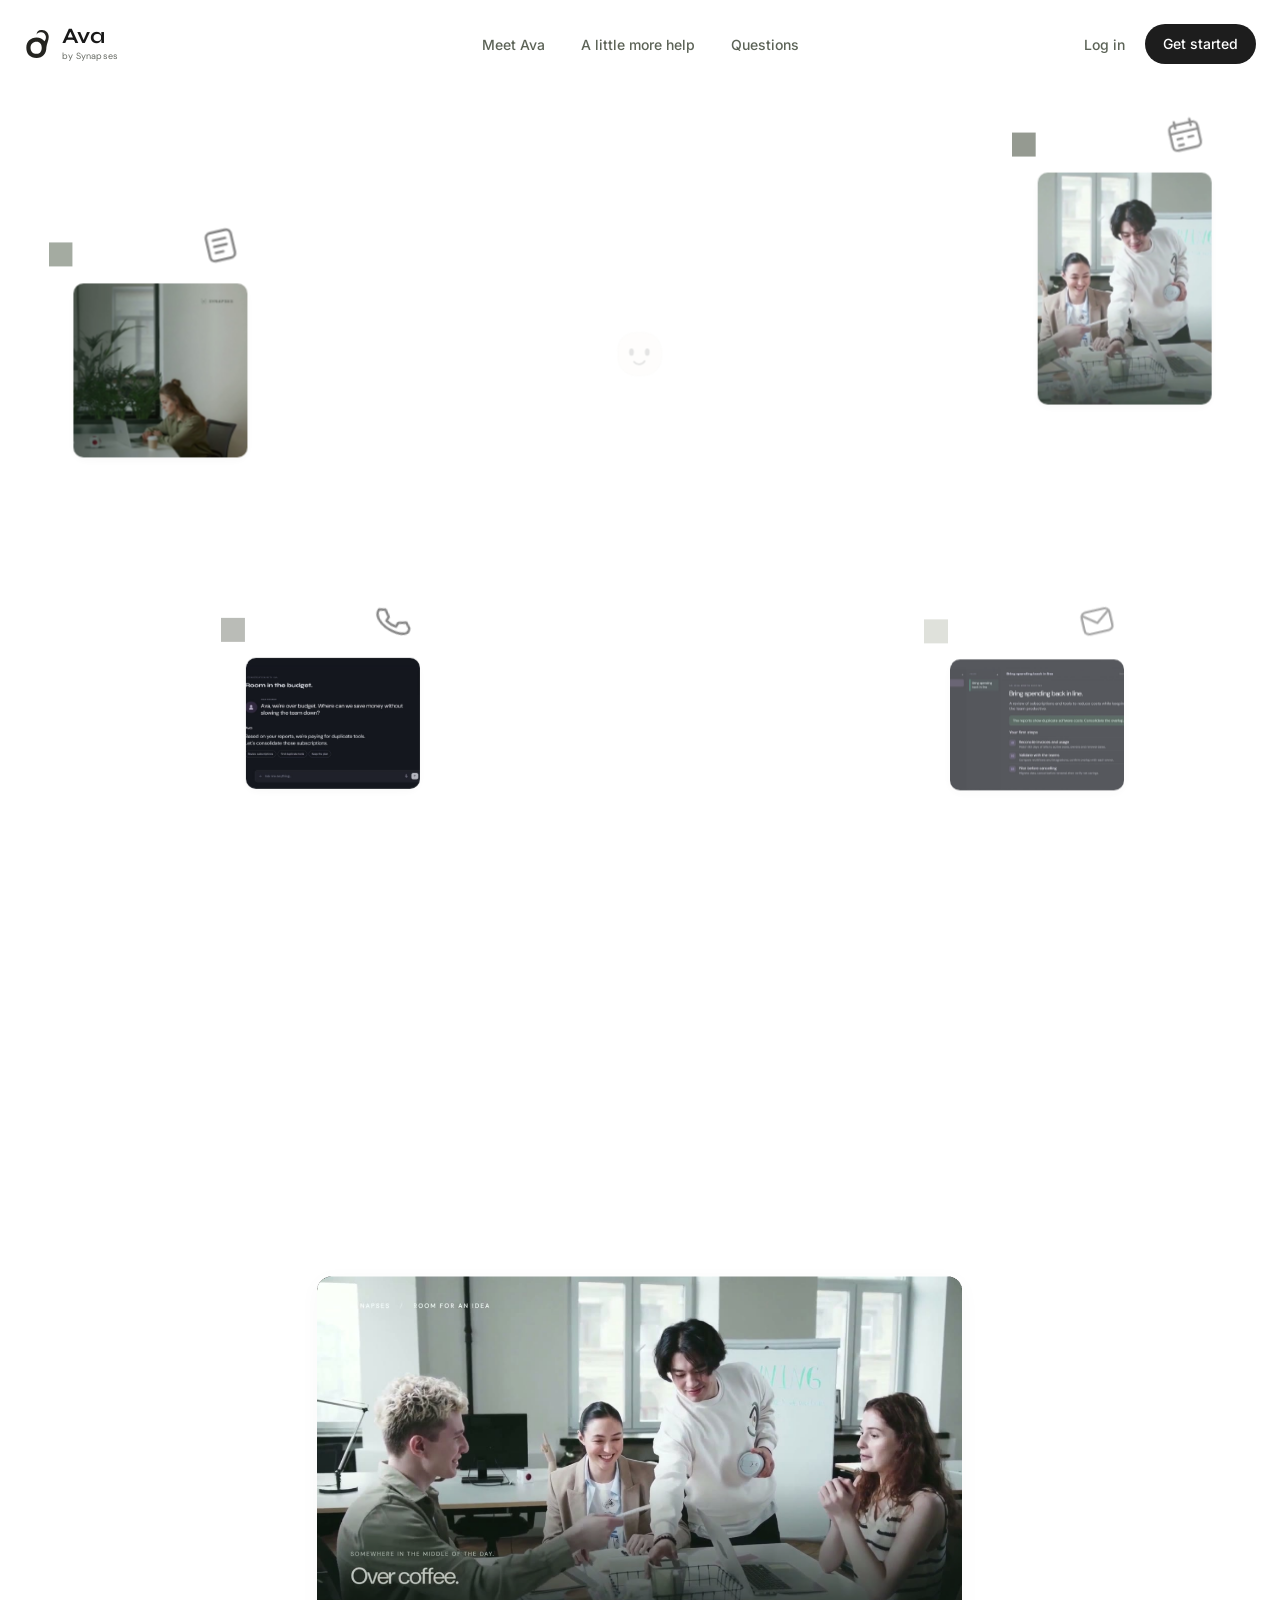
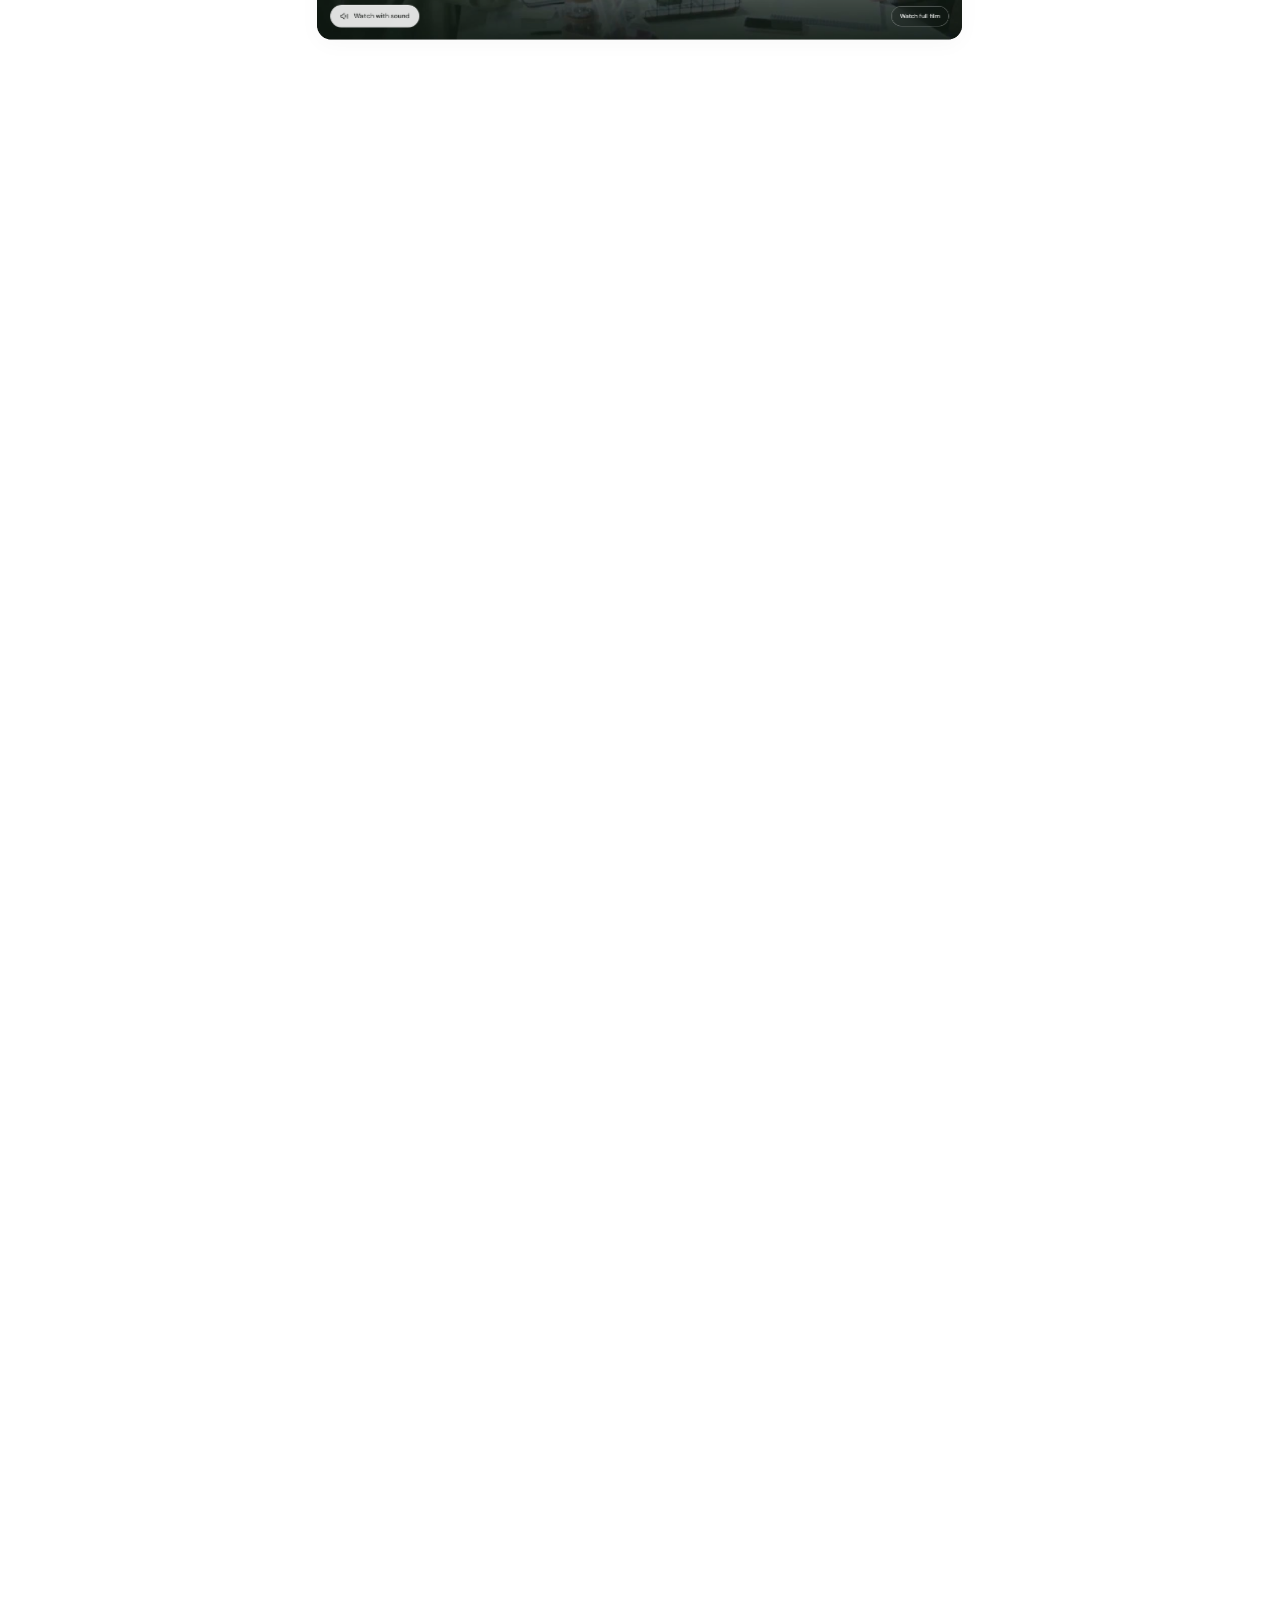
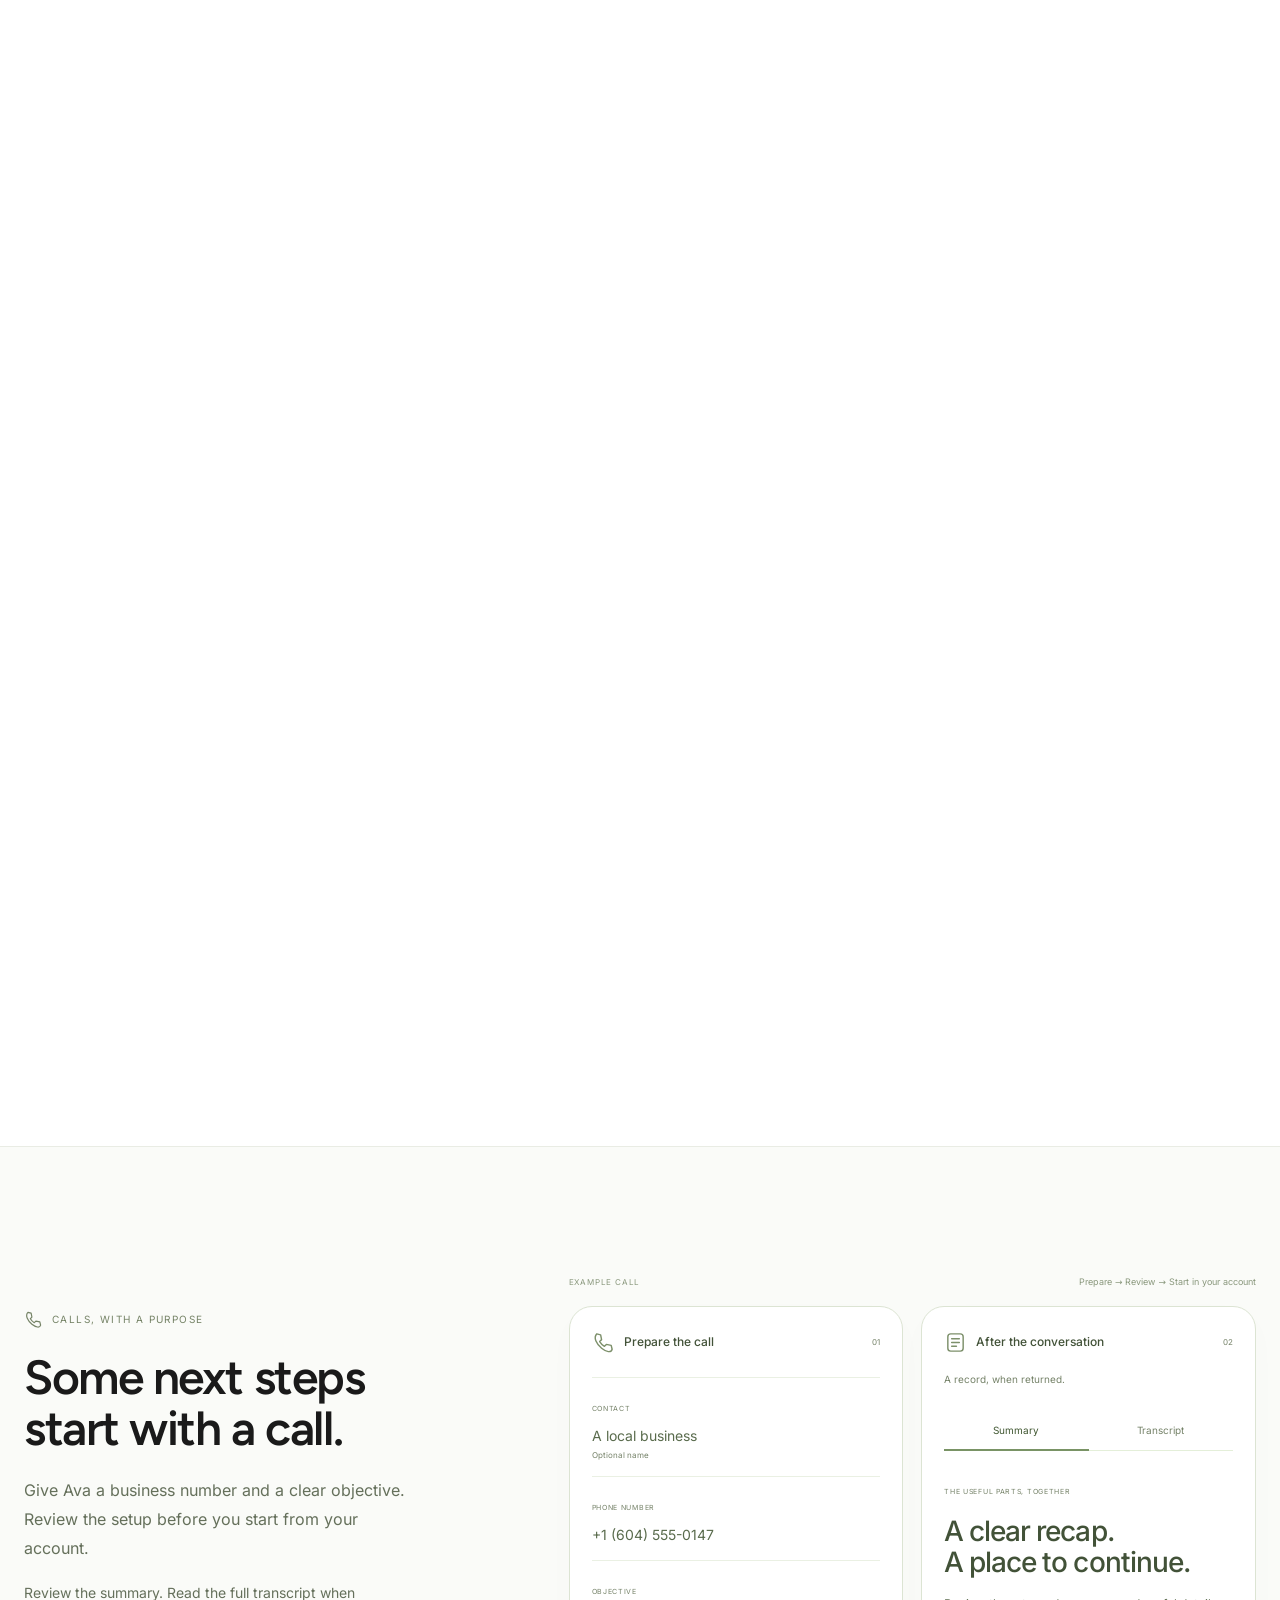
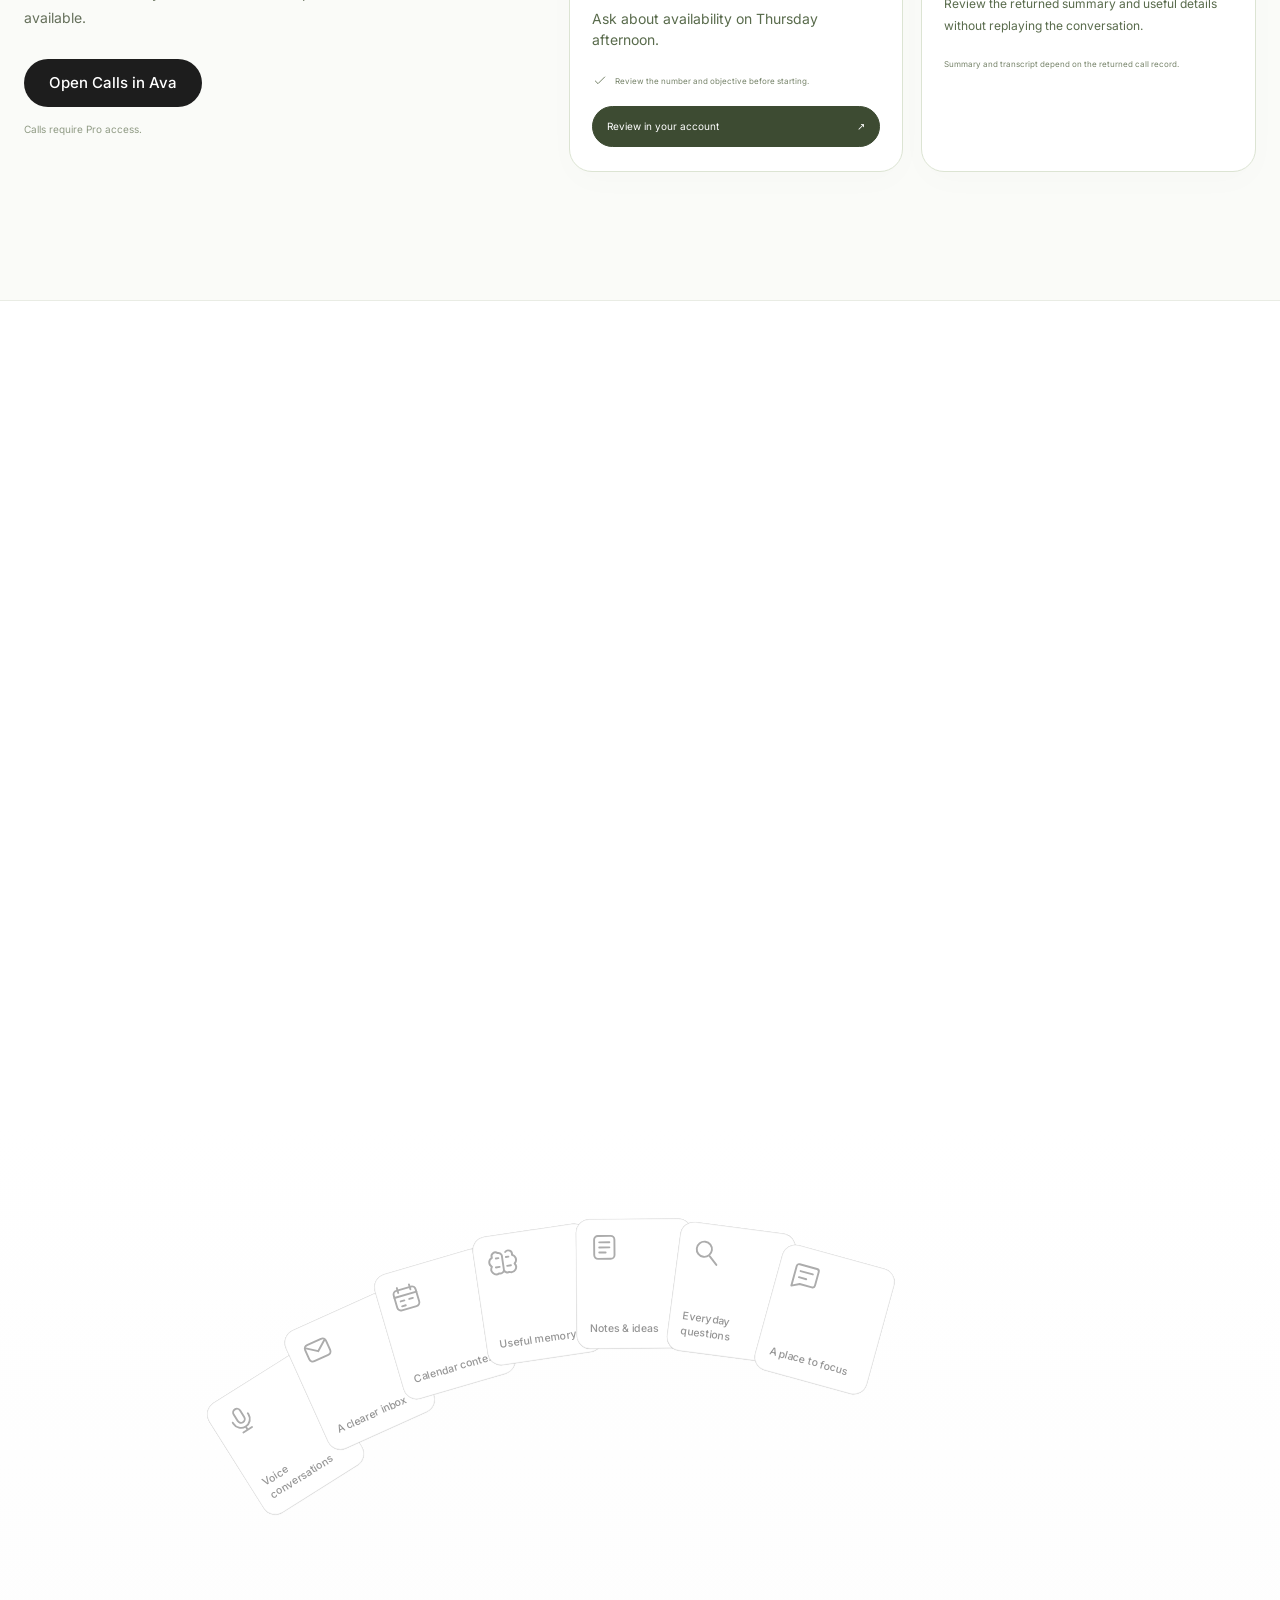
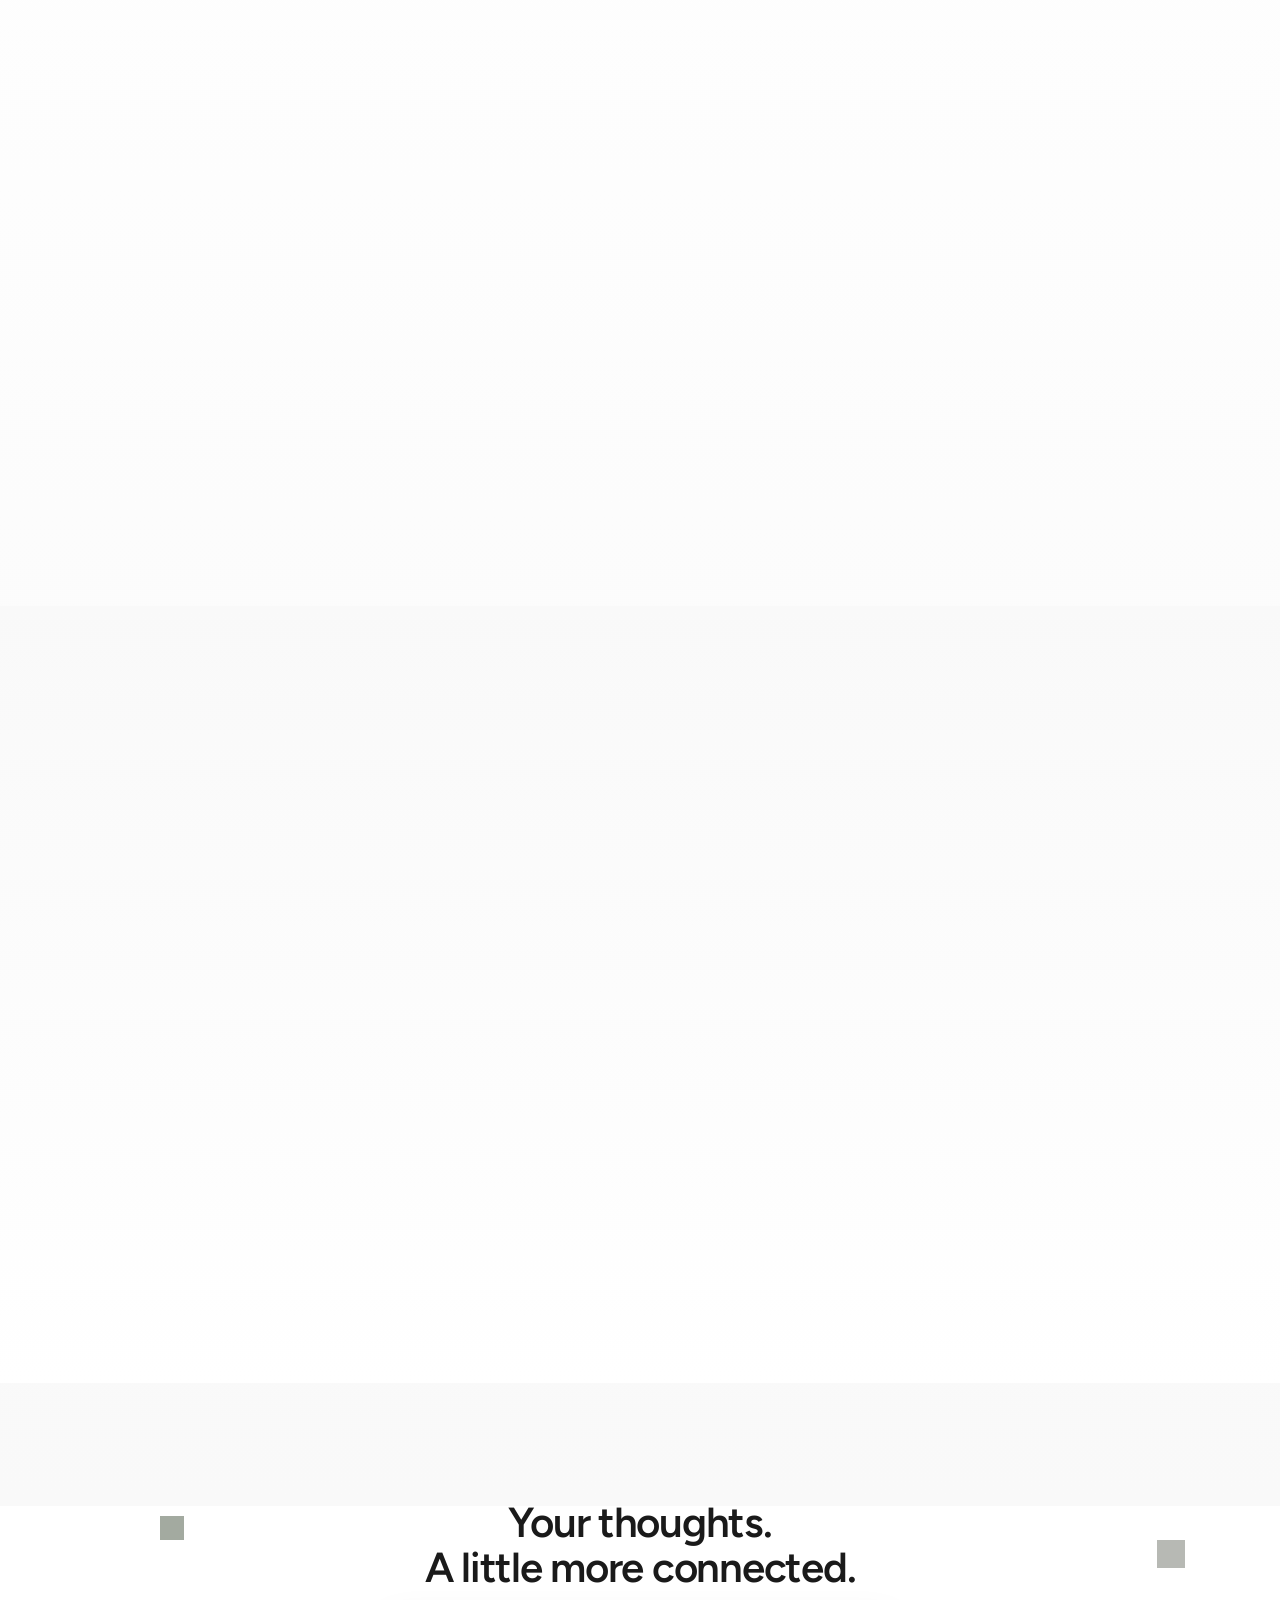
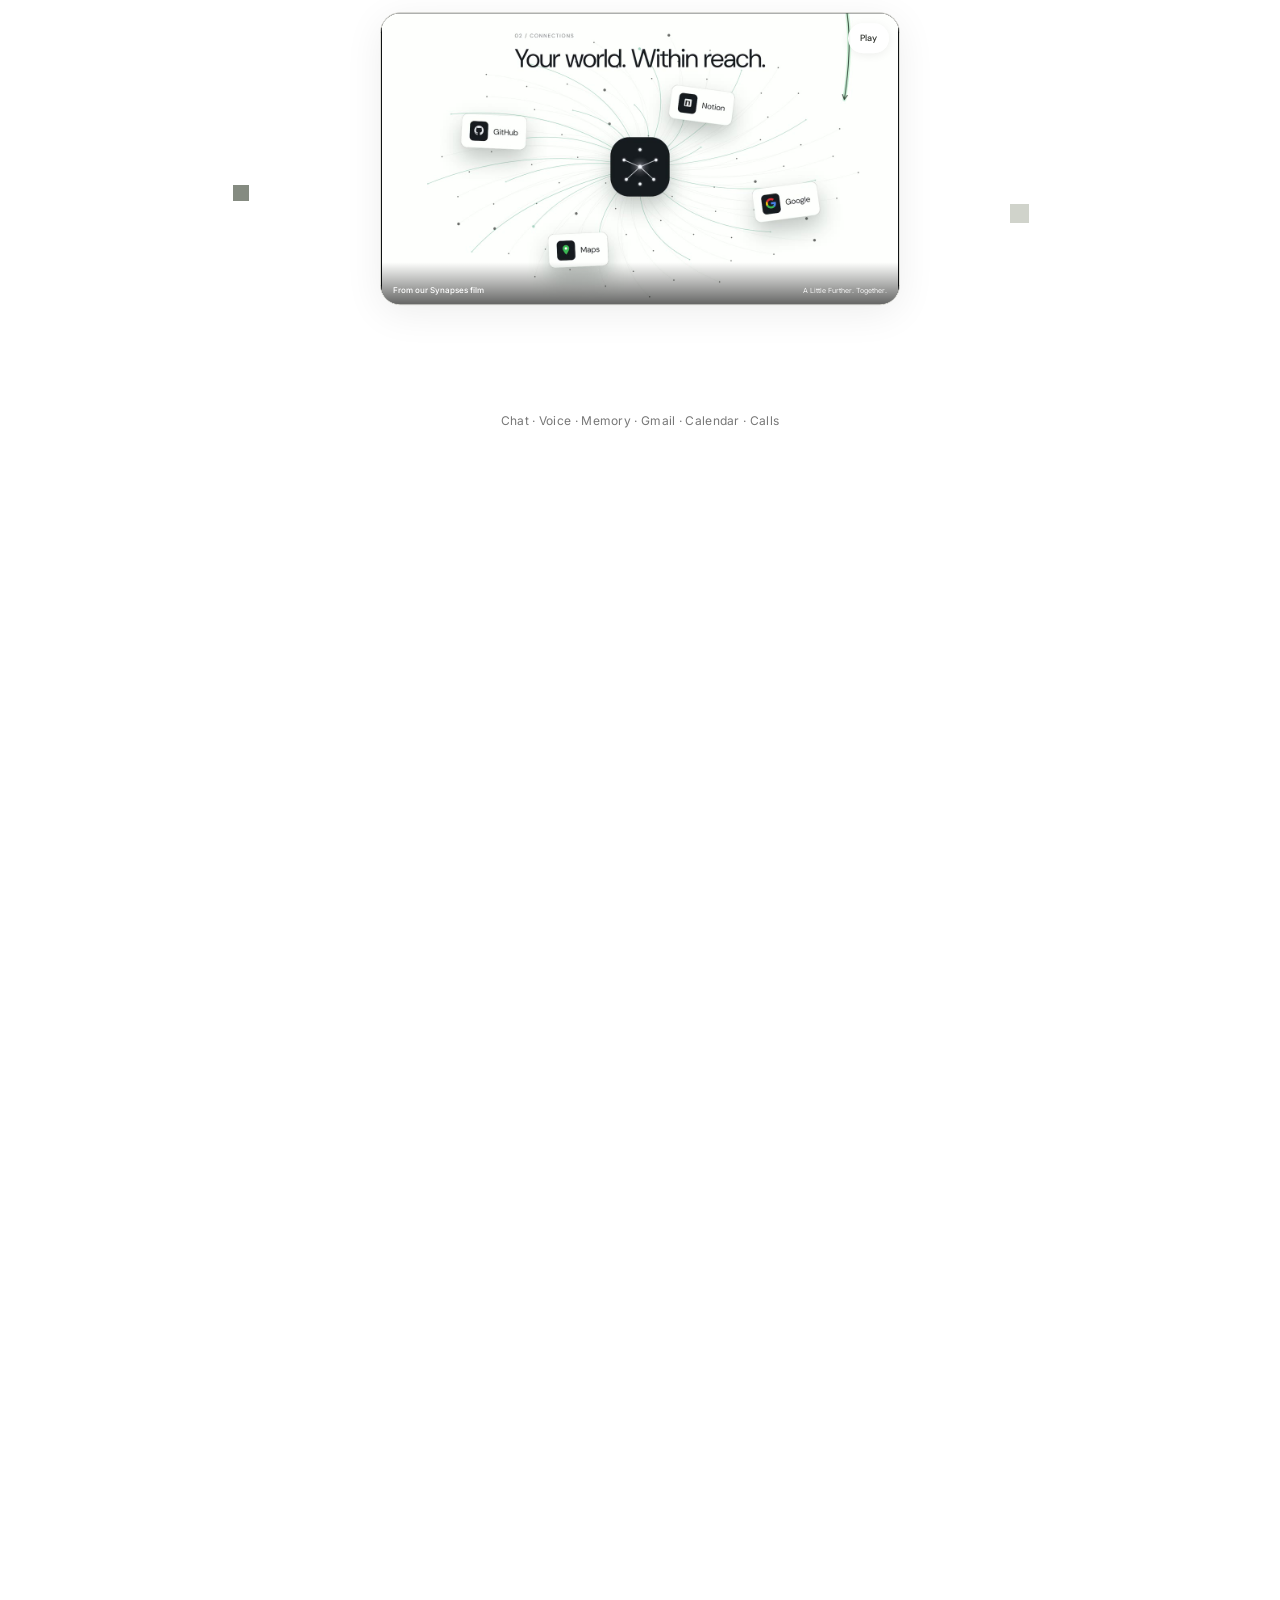
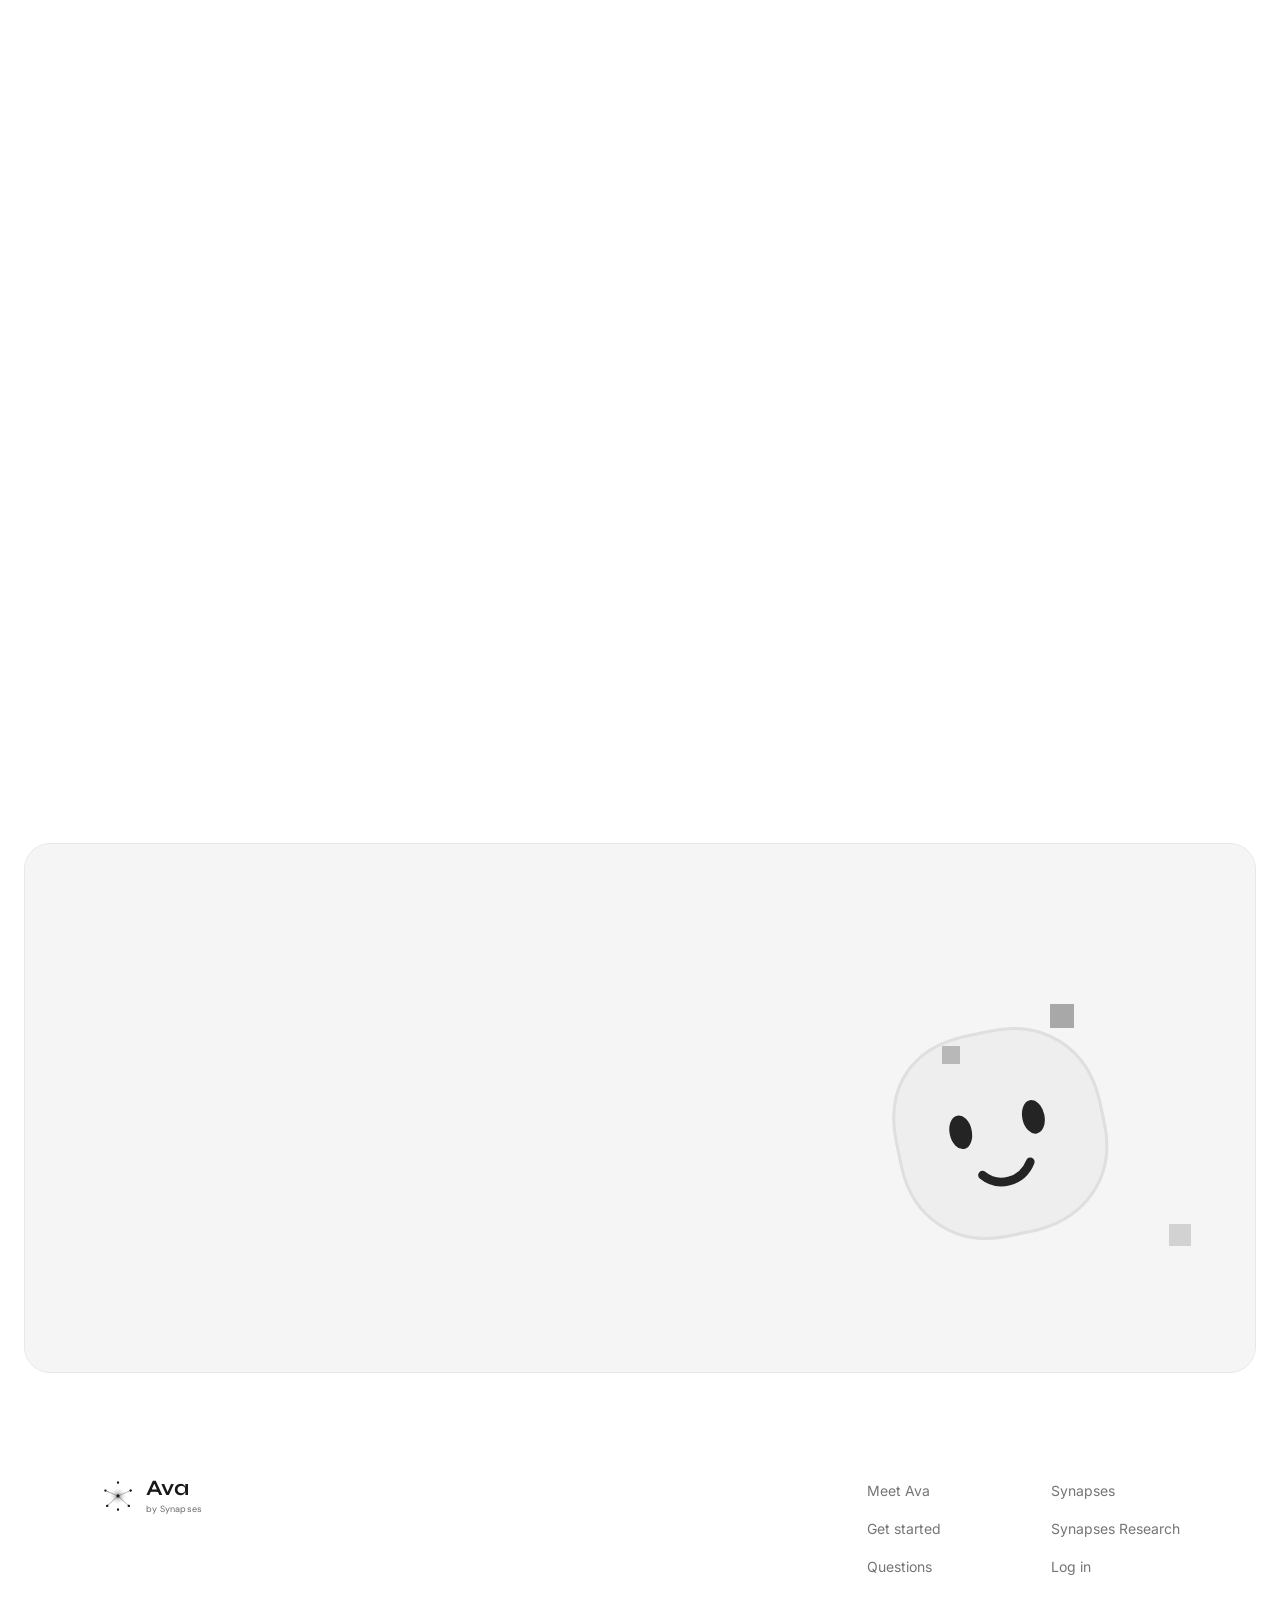
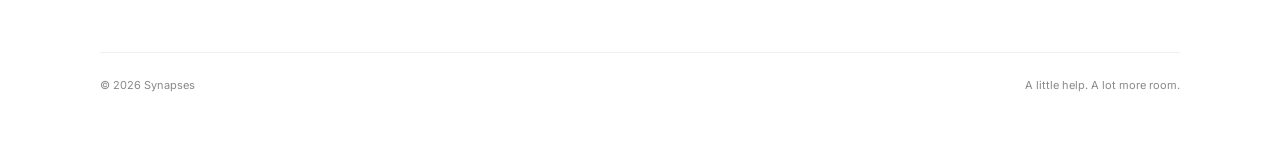
==== commit 0152e3e4: "Use relevant feature scenes and introduce Calls on the Ava landing Replace unrelated repeated footag" ====
--- a/index.html
+++ b/index.html
@@ -1,61 +1,67 @@
-<!DOCTYPE html><html lang="en" data-theme="light"><head><meta charset="utf-8"/><meta name="viewport" content="width=device-width,initial-scale=1"/><title>Ava by Synapses — A little help. A lot more room.</title><meta name="description" content="Meet Ava, your personal assistant inside Synapses. A little help with your ideas, conversations, and everyday thinking."/><meta name="theme-color" content="#ffffff"/><link rel="icon" type="image/svg+xml" href="./assets/ava/brand-mark.svg"/><link rel="preload" as="font" href="./assets/syne-latin-400-800.woff2" type="font/woff2" crossorigin/><link rel="preload" as="font" href="./assets/dm-sans-latin-500-600.woff2" type="font/woff2" crossorigin/><link rel="stylesheet" href="./assets/base.css"/><link rel="stylesheet" href="./assets/effects.css"/><link rel="stylesheet" href="./ava.css"/><link rel="stylesheet" href="./media.css"/><link rel="stylesheet" href="./ava-mascot.css"/><script defer src="./ava.js"></script><script defer src="./ava-navigation.js"></script><script defer src="./media.js"></script><script type="module" src="./original-motion.js"></script><script defer src="./source-motion.js"></script><link rel="canonical" href="https://ava.synapses.cloud/">
+<!DOCTYPE html><html lang="en" data-theme="light"><head><meta charset="utf-8"/><meta name="viewport" content="width=device-width,initial-scale=1"/><title>Ava by Synapses — A little help. A lot more room.</title><meta name="description" content="Meet Ava, your personal assistant inside Synapses. A little help with your ideas, conversations, and everyday thinking."/><meta name="theme-color" content="#ffffff"/><link rel="icon" type="image/svg+xml" href="./assets/ava/brand-mark.svg"/><link rel="preload" as="font" href="./assets/syne-latin-400-800.woff2" type="font/woff2" crossorigin/><link rel="preload" as="font" href="./assets/dm-sans-latin-500-600.woff2" type="font/woff2" crossorigin/><link rel="stylesheet" href="./assets/base.css"/><link rel="stylesheet" href="./assets/effects.css"/><link rel="stylesheet" href="./ava.css"/><link rel="stylesheet" href="./media.css"/><link rel="stylesheet" href="./ava-mascot.css"/><link rel="stylesheet" href="./story-media.css"/><script defer src="./ava.js"></script><script defer src="./ava-navigation.js"></script><script defer src="./media.js"></script><script defer src="./story-media.js"></script><script type="module" src="./original-motion.js"></script><script defer src="./source-motion.js"></script><link rel="canonical" href="https://ava.synapses.cloud/">
 </head><body><div class="foyer flex min-h-svh flex-col bg-background font-sans text-foreground"><a href="#main" class="sr-only focus-visible:not-sr-only">Skip to content</a>
 <header class="sticky top-0 z-50 w-full"><div data-frost aria-hidden="true" class="pointer-events-none absolute inset-x-0 top-0 h-22 bg-background/80 backdrop-blur-sm"></div><div class="relative mx-auto flex h-22 items-center justify-between px-6"><a href="#main" class="ava-brand" aria-label="Ava by Synapses, home"><svg class="ava-curl-brand" width="28" height="34" aria-hidden="true" focusable="false" xmlns="http://www.w3.org/2000/svg" viewBox="4 3 60 72" fill="none"><path fill="currentColor" fill-rule="evenodd" clip-rule="evenodd" d="M52 46C52 60 44 69 31 69C17 69 9 60 9 47C9 34 18 25 31 25C38 25 44 28 48 33C51 29 52 24 50 20C48 15 44 13 39 14C35 14 32 16 31 19C31 13 35 9 41 9C50 8 57 15 57 24C57 31 53 38 52 46ZM42 47C42 39 38 34 31 34C23 34 18 39 18 47C18 55 23 60 31 60C38 60 42 55 42 47Z"/></svg><span class="ava-brand-lockup"><span class="ava-brand-name">Ava</span><small class="ava-brand-byline">by Synapses</small></span></a><nav aria-label="Main" class="absolute left-1/2 hidden -translate-x-1/2 lg:block"><div class="relative" data-pill-scope><div data-pill-overlay aria-hidden="true" class="pointer-events-none absolute inset-0 rounded-full bg-secondary/70 transition-[clip-path] duration-260" style="clip-path:inset(0 100% 0 0 round 9999px)"></div><ul class="relative flex items-center gap-1"><li><a data-pill-item aria-current="page" href="#meet" class="ava-nav-link">Meet Ava</a></li><li><a data-pill-item href="#capabilities" class="ava-nav-link">A little more help</a></li><li><a data-pill-item href="#questions" class="ava-nav-link">Questions</a></li></ul></div></nav><div class="flex items-center gap-1"><a href="https://synapses.cloud/index.html?auth=login" class="ava-nav-link max-lg:hidden">Log in</a><a href="https://synapses.cloud/index.html?welcome=preview" class="ava-button ava-button-small">Get started</a><button type="button" class="ava-menu-button lg:hidden" aria-controls="nav-mobile" aria-expanded="false" aria-label="Open menu"><span></span><span></span></button></div></div><nav id="nav-mobile" aria-label="Mobile navigation" hidden class="ava-mobile-nav"><a href="#meet">Meet Ava</a><a href="#capabilities">A little more help</a><a href="#questions">Questions</a><a href="https://synapses.cloud/index.html?auth=login">Log in</a></nav></header>
-<main id="main" tabindex="-1" class="flex-1"><div class="relative"><div data-hero-pin class="z-0"><section data-hero-section data-parallax-scope data-pixel-field class="relative flex min-h-[calc(100svh-var(--spacing-header))] items-center justify-center overflow-hidden px-6 py-16"><div aria-hidden="true" class="absolute inset-0 hidden perspective-distant lg:block"><div data-hero-stage class="absolute inset-0 will-change-transform transform-3d"><span data-parallax="24" data-parallax-x="-5" class="pointer-events-none absolute inset-0 will-change-transform"><span data-hero-scene data-hero-order="0" data-hero-x="-32" data-hero-y="20" class="absolute inset-0 will-change-transform"><span data-hero-depth="12" data-pixel-avoid class="absolute w-[13.6%]" style="left:5.8%;top:24%"><span data-hero-card class="ava-hero-tile pointer-events-auto block"><img src="./assets/synapses-videos/synapses-office-still.jpg" alt="" class="w-full"/></span></span><span data-hero-depth="26" data-pixel-avoid class="ava-floating-doodle" style="left:15.8%;top:17%"><svg xmlns="http://www.w3.org/2000/svg" width="64" height="64" viewBox="0 0 24 24" fill="none" stroke="currentColor" stroke-width="1.5" stroke-linecap="round" stroke-linejoin="round" aria-hidden="true"><rect x="4" y="3" width="16" height="18" rx="3"/><path d="M8 8h8M8 12h8M8 16h5"/></svg></span><span class="absolute" style="left:3.8%;top:19%;width:24px;height:24px"><span data-pixel class="block size-full bg-pixel-green"></span></span></span></span><span data-parallax="-19" data-parallax-x="-3" class="pointer-events-none absolute inset-0 will-change-transform"><span data-hero-scene data-hero-order="1" data-hero-x="-32" data-hero-y="28" class="absolute inset-0 will-change-transform"><span data-hero-depth="12" data-pixel-avoid class="absolute w-[13.6%]" style="left:19.4%;top:70%"><span data-hero-card class="ava-hero-tile pointer-events-auto block"><img src="./assets/synapses-videos/synapses-chat-still.jpg" alt="" class="w-full"/></span></span><span data-hero-depth="26" data-pixel-avoid class="ava-floating-doodle" style="left:29.4%;top:63%"><svg xmlns="http://www.w3.org/2000/svg" width="64" height="64" viewBox="0 0 24 24" fill="none" stroke="currentColor" stroke-width="1.5" stroke-linecap="round" stroke-linejoin="round" aria-hidden="true"><path d="M12 15a3 3 0 0 0 3-3V6a3 3 0 0 0-6 0v6a3 3 0 0 0 3 3Z"/><path d="M5 11v1a7 7 0 0 0 14 0v-1M12 19v3M8 22h8"/></svg></span><span class="absolute" style="left:17.4%;top:65%;width:24px;height:24px"><span data-pixel class="block size-full bg-pixel-pink"></span></span></span></span><span data-parallax="16" data-parallax-x="4" class="pointer-events-none absolute inset-0 will-change-transform"><span data-hero-scene data-hero-order="2" data-hero-x="32" data-hero-y="20" class="absolute inset-0 will-change-transform"><span data-hero-depth="12" data-pixel-avoid class="absolute w-[13.6%]" style="left:80.6%;top:10%"><span data-hero-card class="ava-hero-tile pointer-events-auto block"><img src="./assets/synapses-videos/synapses-between-conversations-v67-poster.jpg" alt="" class="w-full"/></span></span><span data-hero-depth="26" data-pixel-avoid class="ava-floating-doodle" style="left:90.6%;top:3%"><svg xmlns="http://www.w3.org/2000/svg" width="64" height="64" viewBox="0 0 24 24" fill="none" stroke="currentColor" stroke-width="1.5" stroke-linecap="round" stroke-linejoin="round" aria-hidden="true"><rect x="3" y="5" width="18" height="16" rx="3"/><path d="M7 3v4M17 3v4M3 10h18M7 14h3M14 14h3M7 18h3"/></svg></span><span class="absolute" style="left:78.6%;top:5%;width:24px;height:24px"><span data-pixel class="block size-full bg-pixel-orange"></span></span></span></span><span data-parallax="-29" data-parallax-x="6" class="pointer-events-none absolute inset-0 will-change-transform"><span data-hero-scene data-hero-order="3" data-hero-x="32" data-hero-y="28" class="absolute inset-0 will-change-transform"><span data-hero-depth="12" data-pixel-avoid class="absolute w-[13.6%]" style="left:73.2%;top:69%"><span data-hero-card class="ava-hero-tile pointer-events-auto block"><img src="./assets/synapses-videos/synapses-notes-still.jpg" alt="" class="w-full"/></span></span><span data-hero-depth="26" data-pixel-avoid class="ava-floating-doodle" style="left:83.2%;top:62%"><svg xmlns="http://www.w3.org/2000/svg" width="64" height="64" viewBox="0 0 24 24" fill="none" stroke="currentColor" stroke-width="1.5" stroke-linecap="round" stroke-linejoin="round" aria-hidden="true"><rect x="3" y="5" width="18" height="14" rx="3"/><path d="m4 7 8 6 8-6"/></svg></span><span class="absolute" style="left:71.2%;top:64%;width:24px;height:24px"><span data-pixel class="block size-full bg-pixel-yellow"></span></span></span></span></div></div><div data-pixel-avoid class="relative mx-auto flex max-w-3xl flex-col items-center gap-10 text-center"><div data-hero-mark class="ava-hero-mark"><svg width="60" height="60" xmlns="http://www.w3.org/2000/svg" class="ava-loop-mascot" data-ava-character="neutral-placeholder" data-state="listen" viewBox="26 19 84 84" fill="none" role="img" aria-label="Ava preview character"><g class="ava-loop-body"><path d="M34 57c0-18 11-29 29-29h8c18 0 30 12 30 30v7c0 17-12 29-30 29h-8C46 94 34 82 34 65Z" fill="#f2eee5" stroke="#e1dfd6" stroke-width="1"/><g class="ava-loop-look" fill="#242420"><ellipse class="ava-loop-eye" cx="55" cy="58" rx="3.6" ry="5.5"/><ellipse class="ava-loop-eye" cx="79" cy="58" rx="3.6" ry="5.5"/></g><path class="ava-loop-smile" d="M59 73c4 5 12 5 16-1" stroke="#242420" stroke-width="2.8" stroke-linecap="round"/></g></svg>
+<main id="main" tabindex="-1" class="flex-1"><div class="relative"><div data-hero-pin class="z-0"><section data-hero-section data-parallax-scope data-pixel-field class="relative flex min-h-[calc(100svh-var(--spacing-header))] items-center justify-center overflow-hidden px-6 py-16"><div aria-hidden="true" class="absolute inset-0 hidden perspective-distant lg:block"><div data-hero-stage class="absolute inset-0 will-change-transform transform-3d"><span data-parallax="24" data-parallax-x="-5" class="pointer-events-none absolute inset-0 will-change-transform"><span data-hero-scene data-hero-order="0" data-hero-x="-32" data-hero-y="20" class="absolute inset-0 will-change-transform"><span data-hero-depth="12" data-pixel-avoid class="absolute w-[13.6%]" style="left:5.8%;top:24%"><span data-hero-card class="ava-hero-tile pointer-events-auto block"><img src="./assets/synapses-videos/synapses-office-still.jpg" alt="" class="w-full"/></span></span><span data-hero-depth="26" data-pixel-avoid class="ava-floating-doodle" style="left:15.8%;top:17%"><svg xmlns="http://www.w3.org/2000/svg" width="64" height="64" viewBox="0 0 24 24" fill="none" stroke="currentColor" stroke-width="1.5" stroke-linecap="round" stroke-linejoin="round" aria-hidden="true"><rect x="4" y="3" width="16" height="18" rx="3"/><path d="M8 8h8M8 12h8M8 16h5"/></svg></span><span class="absolute" style="left:3.8%;top:19%;width:24px;height:24px"><span data-pixel class="block size-full bg-pixel-green"></span></span></span></span><span data-parallax="-19" data-parallax-x="-3" class="pointer-events-none absolute inset-0 will-change-transform"><span data-hero-scene data-hero-order="1" data-hero-x="-32" data-hero-y="28" class="absolute inset-0 will-change-transform"><span data-hero-depth="12" data-pixel-avoid class="absolute w-[13.6%]" style="left:19.4%;top:70%"><span data-hero-card class="ava-hero-tile pointer-events-auto block"><img src="./assets/synapses-videos/synapses-chat-still.jpg" alt="" class="w-full"/></span></span><span data-hero-depth="26" data-pixel-avoid class="ava-floating-doodle" style="left:29.4%;top:63%"><svg xmlns="http://www.w3.org/2000/svg" width="64" height="64" viewBox="0 0 24 24" fill="none" stroke="currentColor" stroke-width="1.5" stroke-linecap="round" stroke-linejoin="round" aria-hidden="true"><path d="m5 3 4 1 1 5-2 2a15 15 0 0 0 5 5l2-2 5 1 1 4c-1 4-6 3-11-1S1 7 5 3Z"/></svg></span><span class="absolute" style="left:17.4%;top:65%;width:24px;height:24px"><span data-pixel class="block size-full bg-pixel-pink"></span></span></span></span><span data-parallax="16" data-parallax-x="4" class="pointer-events-none absolute inset-0 will-change-transform"><span data-hero-scene data-hero-order="2" data-hero-x="32" data-hero-y="20" class="absolute inset-0 will-change-transform"><span data-hero-depth="12" data-pixel-avoid class="absolute w-[13.6%]" style="left:80.6%;top:10%"><span data-hero-card class="ava-hero-tile pointer-events-auto block"><img src="./assets/synapses-videos/synapses-between-conversations-v67-poster.jpg" alt="" class="w-full"/></span></span><span data-hero-depth="26" data-pixel-avoid class="ava-floating-doodle" style="left:90.6%;top:3%"><svg xmlns="http://www.w3.org/2000/svg" width="64" height="64" viewBox="0 0 24 24" fill="none" stroke="currentColor" stroke-width="1.5" stroke-linecap="round" stroke-linejoin="round" aria-hidden="true"><rect x="3" y="5" width="18" height="16" rx="3"/><path d="M7 3v4M17 3v4M3 10h18M7 14h3M14 14h3M7 18h3"/></svg></span><span class="absolute" style="left:78.6%;top:5%;width:24px;height:24px"><span data-pixel class="block size-full bg-pixel-orange"></span></span></span></span><span data-parallax="-29" data-parallax-x="6" class="pointer-events-none absolute inset-0 will-change-transform"><span data-hero-scene data-hero-order="3" data-hero-x="32" data-hero-y="28" class="absolute inset-0 will-change-transform"><span data-hero-depth="12" data-pixel-avoid class="absolute w-[13.6%]" style="left:73.2%;top:69%"><span data-hero-card class="ava-hero-tile pointer-events-auto block"><img src="./assets/synapses-videos/synapses-notes-still.jpg" alt="" class="w-full"/></span></span><span data-hero-depth="26" data-pixel-avoid class="ava-floating-doodle" style="left:83.2%;top:62%"><svg xmlns="http://www.w3.org/2000/svg" width="64" height="64" viewBox="0 0 24 24" fill="none" stroke="currentColor" stroke-width="1.5" stroke-linecap="round" stroke-linejoin="round" aria-hidden="true"><rect x="3" y="5" width="18" height="14" rx="3"/><path d="m4 7 8 6 8-6"/></svg></span><span class="absolute" style="left:71.2%;top:64%;width:24px;height:24px"><span data-pixel class="block size-full bg-pixel-yellow"></span></span></span></span></div></div><div data-pixel-avoid class="relative mx-auto flex max-w-3xl flex-col items-center gap-10 text-center"><div data-hero-mark class="ava-hero-mark"><svg width="60" height="60" xmlns="http://www.w3.org/2000/svg" class="ava-loop-mascot" data-ava-character="neutral-placeholder" data-state="listen" viewBox="26 19 84 84" fill="none" role="img" aria-label="Ava preview character"><g class="ava-loop-body"><path d="M34 57c0-18 11-29 29-29h8c18 0 30 12 30 30v7c0 17-12 29-30 29h-8C46 94 34 82 34 65Z" fill="#f2eee5" stroke="#e1dfd6" stroke-width="1"/><g class="ava-loop-look" fill="#242420"><ellipse class="ava-loop-eye" cx="55" cy="58" rx="3.6" ry="5.5"/><ellipse class="ava-loop-eye" cx="79" cy="58" rx="3.6" ry="5.5"/></g><path class="ava-loop-smile" d="M59 73c4 5 12 5 16-1" stroke="#242420" stroke-width="2.8" stroke-linecap="round"/></g></svg>
 </div><div class="flex flex-col gap-4"><h1 class="font-display text-4xl leading-[1.05] font-semibold tracking-[-0.03em] text-balance sm:text-5xl"><span data-hero-word class="inline-block">A</span> <span data-hero-word class="inline-block">little</span> <span data-hero-word class="inline-block">help.</span> <span data-hero-word class="inline-block">A</span> <span data-hero-word class="inline-block">lot</span> <span data-hero-word class="inline-block">more</span> <span data-hero-word class="inline-block">room.</span></h1><p data-hero-sub class="font-display text-lead ava-hero-description">Meet Ava, your personal assistant inside Synapses. A place to talk things through, keep useful context, and make a little space for your day.</p></div><div data-hero-cta><a href="https://synapses.cloud/index.html?welcome=preview" class="ava-button ">Meet Ava</a><a href="https://synapses.cloud/index.html?guest=1" class="ava-hero-guest">Take a look around <svg xmlns="http://www.w3.org/2000/svg" width="15" height="15" viewBox="0 0 24 24" fill="none" stroke="currentColor" stroke-width="1.5" stroke-linecap="round" stroke-linejoin="round" aria-hidden="true"><path d="M4 12h16M14 6l6 6-6 6"/></svg></a></div></div></section></div>
-<section data-pin-scope data-video-reveal class="relative z-10 px-6 [--hold:60svh]"><div data-pin-stage data-video-stage class="flex items-center py-8"><div data-video-frame class="ava-main-film relative mx-auto aspect-video w-full max-w-[1680px] origin-center overflow-hidden rounded-foyer-4xl"><div class="ava-film-player ava-film-player-main" data-film-player><video data-ava-film data-src="./assets/synapses-videos/synapses-between-conversations-v67.mp4" poster="./assets/synapses-videos/synapses-between-conversations-v67-poster.jpg" muted playsinline loop preload="none" aria-label="A familiar problem. A clearer way forward. — a Synapses film"></video><div class="ava-film-shade" aria-hidden="true"></div><div class="ava-film-controls"><button type="button" data-film-sound class="ava-film-sound" aria-label="Watch Between conversations with sound"><svg viewBox="0 0 24 24" width="17" height="17" fill="none" stroke="currentColor" stroke-width="1.6"><path d="m3 10 4-1 5-4v14l-5-4-4-1Z"/><path d="M16 9v6M20 6v12"/></svg><span>Watch with sound</span></button><button type="button" data-film-play class="ava-film-play" aria-label="Play Between conversations">Play film</button></div></div></div></div></section></div>
-<div id="meet" data-pin-scope data-journey style="--hold:200svh"><div data-pin-stage data-journey-stage><section data-journey-layer="meet"><div class="relative flex flex-col items-center justify-center-safe gap-10 overflow-hidden px-6 py-20 lg:min-h-(--spacing-stage) lg:py-0"><div class="flex flex-col items-center gap-4 text-center"><span data-fo-mark-slot="meet" data-fo-mark-tilt="-15" class="block w-16"><svg width="64" height="64" xmlns="http://www.w3.org/2000/svg" class="ava-loop-mascot" data-ava-character="neutral-placeholder" data-state="listen" viewBox="26 19 84 84" fill="none" role="img" aria-label="Ava preview character"><g class="ava-loop-body"><path d="M34 57c0-18 11-29 29-29h8c18 0 30 12 30 30v7c0 17-12 29-30 29h-8C46 94 34 82 34 65Z" fill="#f2eee5" stroke="#e1dfd6" stroke-width="1"/><g class="ava-loop-look" fill="#242420"><ellipse class="ava-loop-eye" cx="55" cy="58" rx="3.6" ry="5.5"/><ellipse class="ava-loop-eye" cx="79" cy="58" rx="3.6" ry="5.5"/></g><path class="ava-loop-smile" d="M59 73c4 5 12 5 16-1" stroke="#242420" stroke-width="2.8" stroke-linecap="round"/></g></svg>
-</span><h2 data-journey-part class="font-display text-4xl leading-[1.05] font-semibold tracking-[-0.03em] sm:text-5xl">Meet Ava</h2><p data-journey-part class="font-display text-lead text-balance">A little company for everything on your mind.</p></div><div data-journey-part="dock" class="w-full origin-bottom lg:absolute lg:inset-x-0 lg:bottom-0"><div data-scene-dock class="pointer-events-none flex flex-col items-center gap-4 px-6 pb-6" style="--arrival-easing:linear(0,.12,.37,.62,.82,.95,1.05,1);--arrival-duration:419ms;--toast-stack-height:84px;--slot-0-y:0px;--slot-0-scale:1;--slot-0-opacity:1;--slot-1-y:-16.8px;--slot-1-scale:.95;--slot-1-opacity:1;--slot-2-y:-33.6px;--slot-2-scale:.9;--slot-2-opacity:1;--slot-3-y:56px;--slot-3-scale:.85;--slot-3-opacity:0"><p data-fo-beacon data-morph-in="beacon" class="flex items-center gap-2 text-xs font-medium text-success"><span class="ava-status-dot"></span>A little progress, together</p><div data-toast-stack class="relative h-(--toast-stack-height) w-full max-w-[420px]" aria-hidden="true"><div data-toast data-slot="0" class="absolute inset-x-0 bottom-0 flex items-center gap-2 rounded-foyer-md bg-card p-3 shadow-border-xs"><span class="flex size-8 shrink-0 items-center justify-center rounded-[10px] bg-secondary"><img data-toast-icon src="./assets/ava/note.svg" alt="" class="size-6"/></span><p data-toast-label class="flex-1 truncate text-sm font-medium text-card-foreground">Thought captured</p><p data-toast-age class="pr-2 text-xs text-muted-foreground">just now</p></div><div data-toast data-slot="1" class="absolute inset-x-0 bottom-0 flex items-center gap-2 rounded-foyer-md bg-card p-3 shadow-border-xs"><span class="flex size-8 shrink-0 items-center justify-center rounded-[10px] bg-secondary"><img data-toast-icon src="./assets/ava/note.svg" alt="" class="size-6"/></span><p data-toast-label class="flex-1 truncate text-sm font-medium text-card-foreground">A clearer first draft</p><p data-toast-age class="pr-2 text-xs text-muted-foreground">1 min ago</p></div><div data-toast data-slot="2" class="absolute inset-x-0 bottom-0 flex items-center gap-2 rounded-foyer-md bg-card p-3 shadow-border-xs"><span class="flex size-8 shrink-0 items-center justify-center rounded-[10px] bg-secondary"><img data-toast-icon src="./assets/ava/calendar.svg" alt="" class="size-6"/></span><p data-toast-label class="flex-1 truncate text-sm font-medium text-card-foreground">A plan for your week</p><p data-toast-age class="pr-2 text-xs text-muted-foreground">3 min ago</p></div><div data-toast data-slot="3" class="absolute inset-x-0 bottom-0 flex items-center gap-2 rounded-foyer-md bg-card p-3 shadow-border-xs"><span class="flex size-8 shrink-0 items-center justify-center rounded-[10px] bg-secondary"><img data-toast-icon src="./assets/ava/memory.svg" alt="" class="size-6"/></span><p data-toast-label class="flex-1 truncate text-sm font-medium text-card-foreground">Useful context remembered</p><p data-toast-age class="pr-2 text-xs text-muted-foreground">6 min ago</p></div></div></div></div></div></section>
+<section data-pin-scope data-video-reveal class="relative z-10 px-6 [--hold:60svh]"><div data-pin-stage data-video-stage class="flex items-center py-8"><div data-video-frame class="ava-main-film relative mx-auto aspect-video w-full max-w-[1680px] origin-center overflow-hidden rounded-foyer-4xl"><div class="ava-film-player ava-film-player-main" data-film-player data-film-manual><video data-ava-film data-src="./assets/synapses-videos/synapses-between-conversations-v67.mp4" poster="./assets/synapses-videos/synapses-between-conversations-v67-poster.jpg" muted playsinline loop preload="none" aria-label="A familiar problem. A clearer way forward. — a Synapses film"></video><div class="ava-film-shade" aria-hidden="true"></div><div class="ava-film-controls"><button type="button" data-film-sound class="ava-film-sound" aria-label="Watch Between conversations with sound"><svg viewBox="0 0 24 24" width="17" height="17" fill="none" stroke="currentColor" stroke-width="1.6"><path d="m3 10 4-1 5-4v14l-5-4-4-1Z"/><path d="M16 9v6M20 6v12"/></svg><span>Watch with sound</span></button><button type="button" data-film-play class="ava-film-play" aria-label="Play Between conversations">Play film</button></div></div></div></div></section></div>
+<div id="meet" data-pin-scope data-journey style="--hold:200svh"><div data-pin-stage data-journey-stage><section data-journey-layer="meet"><div class="ava-meet-layout relative flex flex-col items-center justify-center-safe gap-10 overflow-hidden px-6 py-20 lg:min-h-(--spacing-stage) lg:py-0"><div class="flex flex-col items-center gap-4 text-center"><span data-fo-mark-slot="meet" data-fo-mark-tilt="-15" class="block w-16"><svg width="64" height="64" xmlns="http://www.w3.org/2000/svg" class="ava-loop-mascot" data-ava-character="neutral-placeholder" data-state="listen" viewBox="26 19 84 84" fill="none" role="img" aria-label="Ava preview character"><g class="ava-loop-body"><path d="M34 57c0-18 11-29 29-29h8c18 0 30 12 30 30v7c0 17-12 29-30 29h-8C46 94 34 82 34 65Z" fill="#f2eee5" stroke="#e1dfd6" stroke-width="1"/><g class="ava-loop-look" fill="#242420"><ellipse class="ava-loop-eye" cx="55" cy="58" rx="3.6" ry="5.5"/><ellipse class="ava-loop-eye" cx="79" cy="58" rx="3.6" ry="5.5"/></g><path class="ava-loop-smile" d="M59 73c4 5 12 5 16-1" stroke="#242420" stroke-width="2.8" stroke-linecap="round"/></g></svg>
+</span><h2 data-journey-part class="font-display text-4xl leading-[1.05] font-semibold tracking-[-0.03em] sm:text-5xl">Meet Ava</h2><p data-journey-part class="font-display text-lead text-balance">A little company for everything on your mind.</p></div><div data-journey-part class="ava-meet-well"><div><figure class="ava-story-media " data-story-media="familiar-motion"><img class="ava-scene-poster" src="./assets/synapses-scenes/ava-familiar-face.jpg" alt="" aria-hidden="true" width="1280" height="720" loading="lazy" decoding="async"/><video data-ava-scene-clip data-src="./assets/synapses-scenes/meet-ava-familiar-face.mp4" poster="./assets/synapses-scenes/ava-familiar-face.jpg" muted playsinline loop preload="none" aria-label="Meet Ava in the original introduction."></video><button type="button" class="ava-scene-clip-toggle" data-scene-clip-toggle aria-label="Play silent excerpt">Play</button><figcaption><span>Silent film excerpt</span><small>Introducing Synapses : 01 Ava</small></figcaption></figure><p>A familiar place to begin.</p></div><div><figure class="ava-story-media " data-story-media="chat"><img src="./assets/synapses-scenes/ava-budget-conversation.jpg" alt="A conversation with Ava, shown in Synapses." width="1280" height="720" loading="lazy" decoding="async"/><button type="button" data-scene-expand class="ava-scene-expand" aria-label="View larger: A conversation with Ava, shown in Synapses.">View detail ↗</button><figcaption><span>App shown in film</span><small>A familiar problem. A clearer way forward.</small></figcaption></figure><p>A conversation that goes somewhere.</p></div></div><div data-journey-part="dock" class="w-full origin-bottom lg:absolute lg:inset-x-0 lg:bottom-0"><div data-scene-dock class="pointer-events-none flex flex-col items-center gap-4 px-6 pb-6" style="--arrival-easing:linear(0,.12,.37,.62,.82,.95,1.05,1);--arrival-duration:419ms;--toast-stack-height:84px;--slot-0-y:0px;--slot-0-scale:1;--slot-0-opacity:1;--slot-1-y:-16.8px;--slot-1-scale:.95;--slot-1-opacity:1;--slot-2-y:-33.6px;--slot-2-scale:.9;--slot-2-opacity:1;--slot-3-y:56px;--slot-3-scale:.85;--slot-3-opacity:0"><p data-fo-beacon data-morph-in="beacon" class="flex items-center gap-2 text-xs font-medium text-success"><span class="ava-status-dot"></span>A little progress, together</p><div data-toast-stack class="relative h-(--toast-stack-height) w-full max-w-[420px]" aria-hidden="true"><div data-toast data-slot="0" class="absolute inset-x-0 bottom-0 flex items-center gap-2 rounded-foyer-md bg-card p-3 shadow-border-xs"><span class="flex size-8 shrink-0 items-center justify-center rounded-[10px] bg-secondary"><img data-toast-icon src="./assets/ava/note.svg" alt="" class="size-6"/></span><p data-toast-label class="flex-1 truncate text-sm font-medium text-card-foreground">Thought captured</p><p data-toast-age class="pr-2 text-xs text-muted-foreground">just now</p></div><div data-toast data-slot="1" class="absolute inset-x-0 bottom-0 flex items-center gap-2 rounded-foyer-md bg-card p-3 shadow-border-xs"><span class="flex size-8 shrink-0 items-center justify-center rounded-[10px] bg-secondary"><img data-toast-icon src="./assets/ava/note.svg" alt="" class="size-6"/></span><p data-toast-label class="flex-1 truncate text-sm font-medium text-card-foreground">A clearer first draft</p><p data-toast-age class="pr-2 text-xs text-muted-foreground">1 min ago</p></div><div data-toast data-slot="2" class="absolute inset-x-0 bottom-0 flex items-center gap-2 rounded-foyer-md bg-card p-3 shadow-border-xs"><span class="flex size-8 shrink-0 items-center justify-center rounded-[10px] bg-secondary"><img data-toast-icon src="./assets/ava/calendar.svg" alt="" class="size-6"/></span><p data-toast-label class="flex-1 truncate text-sm font-medium text-card-foreground">A plan for your week</p><p data-toast-age class="pr-2 text-xs text-muted-foreground">3 min ago</p></div><div data-toast data-slot="3" class="absolute inset-x-0 bottom-0 flex items-center gap-2 rounded-foyer-md bg-card p-3 shadow-border-xs"><span class="flex size-8 shrink-0 items-center justify-center rounded-[10px] bg-secondary"><img data-toast-icon src="./assets/ava/memory.svg" alt="" class="size-6"/></span><p data-toast-label class="flex-1 truncate text-sm font-medium text-card-foreground">Useful context remembered</p><p data-toast-age class="pr-2 text-xs text-muted-foreground">6 min ago</p></div></div></div></div></div></section>
 <section data-journey-layer="count" data-reveal class="relative z-10 bg-background"><div data-count-stage class="flex flex-col justify-center px-6 py-20 lg:px-10 lg:py-8 xl:px-25"><div data-count-fit class="mx-auto flex w-full max-w-382 flex-col items-center gap-12 lg:max-xl:gap-8"><div data-reveal-item class="flex flex-col items-center gap-4 text-center"><span data-fo-mark-slot="count" class="block w-14"><svg width="56" height="56" xmlns="http://www.w3.org/2000/svg" class="ava-loop-mascot" data-ava-character="neutral-placeholder" data-state="listen" viewBox="26 19 84 84" fill="none" role="img" aria-label="Ava preview character"><g class="ava-loop-body"><path d="M34 57c0-18 11-29 29-29h8c18 0 30 12 30 30v7c0 17-12 29-30 29h-8C46 94 34 82 34 65Z" fill="#f2eee5" stroke="#e1dfd6" stroke-width="1"/><g class="ava-loop-look" fill="#242420"><ellipse class="ava-loop-eye" cx="55" cy="58" rx="3.6" ry="5.5"/><ellipse class="ava-loop-eye" cx="79" cy="58" rx="3.6" ry="5.5"/></g><path class="ava-loop-smile" d="M59 73c4 5 12 5 16-1" stroke="#242420" stroke-width="2.8" stroke-linecap="round"/></g></svg>
-</span><h2 data-journey-part class="font-display text-4xl leading-[1.05] font-semibold tracking-[-0.03em] text-balance sm:text-5xl">Make yourself a little more room.</h2><p data-journey-part class="font-display text-lead text-balance">Start with what feels useful to you.</p></div><div data-reveal-item class="flex w-full flex-col items-center gap-6 xl:flex-row xl:items-center xl:justify-between xl:gap-8"><div data-journey-part role="tablist" aria-label="Getting comfortable with Ava" class="flex w-full max-w-160 flex-col gap-3 sm:gap-4 lg:max-xl:max-w-188.5 lg:max-xl:flex-row xl:shrink xl:basis-160"><button type="button" role="tab" id="trust-tab-connections" aria-controls="ava-trust-panel" aria-selected="true" tabindex="0" class="ava-trust-tab is-selected"><span class="ava-trust-icon"><svg xmlns="http://www.w3.org/2000/svg" width="36" height="36" viewBox="0 0 24 24" fill="none" stroke="currentColor" stroke-width="1.5" stroke-linecap="round" stroke-linejoin="round" aria-hidden="true"><path d="m9 15-2 2a4 4 0 0 1-6-6l4-4a4 4 0 0 1 6 0M15 9l2-2a4 4 0 0 1 6 6l-4 4a4 4 0 0 1-6 0M8 16l8-8"/></svg></span><span><b>Connect on your terms.</b><small>Start without connecting anything. Add Gmail or Calendar when useful context would help.</small></span></button><button type="button" role="tab" id="trust-tab-context" aria-controls="ava-trust-panel" aria-selected="false" tabindex="-1" class="ava-trust-tab "><span class="ava-trust-icon"><svg xmlns="http://www.w3.org/2000/svg" width="36" height="36" viewBox="0 0 24 24" fill="none" stroke="currentColor" stroke-width="1.5" stroke-linecap="round" stroke-linejoin="round" aria-hidden="true"><path d="M9 4a3 3 0 0 0-5 3 4 4 0 0 0-1 7 4 4 0 0 0 5 6 3 3 0 0 0 4-2V6a3 3 0 0 0-3-2ZM15 4a3 3 0 0 1 5 3 4 4 0 0 1 1 7 4 4 0 0 1-5 6 3 3 0 0 1-4-2"/><path d="M7 8h2M15 8h2M6 15h3M15 15h3"/></svg></span><span><b>A little context goes a long way.</b><small>Keep useful preferences and thoughts together, so each conversation has a place to begin.</small></span></button><button type="button" role="tab" id="trust-tab-pace" aria-controls="ava-trust-panel" aria-selected="false" tabindex="-1" class="ava-trust-tab "><span class="ava-trust-icon"><svg xmlns="http://www.w3.org/2000/svg" width="36" height="36" viewBox="0 0 24 24" fill="none" stroke="currentColor" stroke-width="1.5" stroke-linecap="round" stroke-linejoin="round" aria-hidden="true"><path d="M5 4h14a2 2 0 0 1 2 2v11a2 2 0 0 1-2 2H9l-6 3V6a2 2 0 0 1 2-2Z"/><path d="M7 9h10M7 14h6"/></svg></span><span><b>Start at your own pace.</b><small>Take a look around, try the recorded previews, and create an account when you are ready.</small></span></button></div><div data-journey-part class="ava-trust-container relative isolate w-full max-w-188.5 overflow-hidden rounded-4xl sm:rounded-foyer-5xl xl:shrink xl:basis-188.5"><div role="tabpanel" id="ava-trust-panel" aria-labelledby="trust-tab-connections"><div data-ava-trust-panel="connections"  class="ava-trust-panel"><div class="ava-trust-illustration"><svg width="112" height="112" xmlns="http://www.w3.org/2000/svg" class="ava-loop-mascot" data-ava-character="neutral-placeholder" data-state="listen" viewBox="26 19 84 84" fill="none" role="img" aria-label="Ava preview character"><g class="ava-loop-body"><path d="M34 57c0-18 11-29 29-29h8c18 0 30 12 30 30v7c0 17-12 29-30 29h-8C46 94 34 82 34 65Z" fill="#f2eee5" stroke="#e1dfd6" stroke-width="1"/><g class="ava-loop-look" fill="#242420"><ellipse class="ava-loop-eye" cx="55" cy="58" rx="3.6" ry="5.5"/><ellipse class="ava-loop-eye" cx="79" cy="58" rx="3.6" ry="5.5"/></g><path class="ava-loop-smile" d="M59 73c4 5 12 5 16-1" stroke="#242420" stroke-width="2.8" stroke-linecap="round"/></g></svg>
-<div class="ava-trust-orbit ava-orbit-one"><svg xmlns="http://www.w3.org/2000/svg" width="28" height="28" viewBox="0 0 24 24" fill="none" stroke="currentColor" stroke-width="1.5" stroke-linecap="round" stroke-linejoin="round" aria-hidden="true"><rect x="3" y="5" width="18" height="14" rx="3"/><path d="m4 7 8 6 8-6"/></svg></div><div class="ava-trust-orbit ava-orbit-two"><svg xmlns="http://www.w3.org/2000/svg" width="28" height="28" viewBox="0 0 24 24" fill="none" stroke="currentColor" stroke-width="1.5" stroke-linecap="round" stroke-linejoin="round" aria-hidden="true"><rect x="3" y="5" width="18" height="16" rx="3"/><path d="M7 3v4M17 3v4M3 10h18M7 14h3M14 14h3M7 18h3"/></svg></div></div><h3>Connect on your terms.</h3><p>Start without connecting anything. Add Gmail or Calendar when useful context would help.</p><div class="ava-preview-tag"><svg xmlns="http://www.w3.org/2000/svg" width="14" height="14" viewBox="0 0 24 24" fill="none" stroke="currentColor" stroke-width="1.5" stroke-linecap="round" stroke-linejoin="round" aria-hidden="true"><path d="m5 12 4 4L19 6"/></svg> Only connect when it helps</div></div><div data-ava-trust-panel="context" hidden class="ava-trust-panel"><div class="ava-trust-illustration"><svg width="112" height="112" xmlns="http://www.w3.org/2000/svg" class="ava-loop-mascot" data-ava-character="neutral-placeholder" data-state="listen" viewBox="26 19 84 84" fill="none" role="img" aria-label="Ava preview character"><g class="ava-loop-body"><path d="M34 57c0-18 11-29 29-29h8c18 0 30 12 30 30v7c0 17-12 29-30 29h-8C46 94 34 82 34 65Z" fill="#f2eee5" stroke="#e1dfd6" stroke-width="1"/><g class="ava-loop-look" fill="#242420"><ellipse class="ava-loop-eye" cx="55" cy="58" rx="3.6" ry="5.5"/><ellipse class="ava-loop-eye" cx="79" cy="58" rx="3.6" ry="5.5"/></g><path class="ava-loop-smile" d="M59 73c4 5 12 5 16-1" stroke="#242420" stroke-width="2.8" stroke-linecap="round"/></g></svg>
-<div class="ava-trust-orbit ava-orbit-one"><svg xmlns="http://www.w3.org/2000/svg" width="28" height="28" viewBox="0 0 24 24" fill="none" stroke="currentColor" stroke-width="1.5" stroke-linecap="round" stroke-linejoin="round" aria-hidden="true"><rect x="4" y="3" width="16" height="18" rx="3"/><path d="M8 8h8M8 12h8M8 16h5"/></svg></div><div class="ava-trust-orbit ava-orbit-two"><svg xmlns="http://www.w3.org/2000/svg" width="28" height="28" viewBox="0 0 24 24" fill="none" stroke="currentColor" stroke-width="1.5" stroke-linecap="round" stroke-linejoin="round" aria-hidden="true"><path d="M5 4h14a2 2 0 0 1 2 2v11a2 2 0 0 1-2 2H9l-6 3V6a2 2 0 0 1 2-2Z"/><path d="M7 9h10M7 14h6"/></svg></div></div><h3>A little context goes a long way.</h3><p>Keep useful preferences and thoughts together, so each conversation has a place to begin.</p><div class="ava-preview-tag"><svg xmlns="http://www.w3.org/2000/svg" width="14" height="14" viewBox="0 0 24 24" fill="none" stroke="currentColor" stroke-width="1.5" stroke-linecap="round" stroke-linejoin="round" aria-hidden="true"><path d="m5 12 4 4L19 6"/></svg> Made for ongoing conversations</div></div><div data-ava-trust-panel="pace" hidden class="ava-trust-panel"><div class="ava-trust-illustration"><svg width="112" height="112" xmlns="http://www.w3.org/2000/svg" class="ava-loop-mascot" data-ava-character="neutral-placeholder" data-state="listen" viewBox="26 19 84 84" fill="none" role="img" aria-label="Ava preview character"><g class="ava-loop-body"><path d="M34 57c0-18 11-29 29-29h8c18 0 30 12 30 30v7c0 17-12 29-30 29h-8C46 94 34 82 34 65Z" fill="#f2eee5" stroke="#e1dfd6" stroke-width="1"/><g class="ava-loop-look" fill="#242420"><ellipse class="ava-loop-eye" cx="55" cy="58" rx="3.6" ry="5.5"/><ellipse class="ava-loop-eye" cx="79" cy="58" rx="3.6" ry="5.5"/></g><path class="ava-loop-smile" d="M59 73c4 5 12 5 16-1" stroke="#242420" stroke-width="2.8" stroke-linecap="round"/></g></svg>
-<div class="ava-trust-orbit ava-orbit-one"><svg xmlns="http://www.w3.org/2000/svg" width="28" height="28" viewBox="0 0 24 24" fill="none" stroke="currentColor" stroke-width="1.5" stroke-linecap="round" stroke-linejoin="round" aria-hidden="true"><path d="M12 15a3 3 0 0 0 3-3V6a3 3 0 0 0-6 0v6a3 3 0 0 0 3 3Z"/><path d="M5 11v1a7 7 0 0 0 14 0v-1M12 19v3M8 22h8"/></svg></div><div class="ava-trust-orbit ava-orbit-two"><svg xmlns="http://www.w3.org/2000/svg" width="28" height="28" viewBox="0 0 24 24" fill="none" stroke="currentColor" stroke-width="1.5" stroke-linecap="round" stroke-linejoin="round" aria-hidden="true"><circle cx="10" cy="10" r="6"/><path d="m15 15 6 6"/></svg></div></div><h3>Start at your own pace.</h3><p>Take a look around, try the recorded previews, and create an account when you are ready.</p><div class="ava-preview-tag"><svg xmlns="http://www.w3.org/2000/svg" width="14" height="14" viewBox="0 0 24 24" fill="none" stroke="currentColor" stroke-width="1.5" stroke-linecap="round" stroke-linejoin="round" aria-hidden="true"><path d="m5 12 4 4L19 6"/></svg> A guest preview is available</div></div></div></div></div></div></div></section>
+</span><h2 data-journey-part class="font-display text-4xl leading-[1.05] font-semibold tracking-[-0.03em] text-balance sm:text-5xl">Make yourself a little more room.</h2><p data-journey-part class="font-display text-lead text-balance">Start with what feels useful to you.</p></div><div data-reveal-item class="flex w-full flex-col items-center gap-6 xl:flex-row xl:items-center xl:justify-between xl:gap-8"><div data-journey-part role="tablist" aria-label="Getting comfortable with Ava" class="flex w-full max-w-160 flex-col gap-3 sm:gap-4 lg:max-xl:max-w-188.5 lg:max-xl:flex-row xl:shrink xl:basis-160"><button type="button" role="tab" id="trust-tab-connections" aria-controls="ava-trust-panel" aria-selected="true" tabindex="0" class="ava-trust-tab is-selected"><span class="ava-trust-icon"><svg xmlns="http://www.w3.org/2000/svg" width="36" height="36" viewBox="0 0 24 24" fill="none" stroke="currentColor" stroke-width="1.5" stroke-linecap="round" stroke-linejoin="round" aria-hidden="true"><path d="m9 15-2 2a4 4 0 0 1-6-6l4-4a4 4 0 0 1 6 0M15 9l2-2a4 4 0 0 1 6 6l-4 4a4 4 0 0 1-6 0M8 16l8-8"/></svg></span><span><b>Connect on your terms.</b><small>Start without connecting anything. Add Gmail or Calendar when useful context would help.</small></span></button><button type="button" role="tab" id="trust-tab-context" aria-controls="ava-trust-panel" aria-selected="false" tabindex="-1" class="ava-trust-tab "><span class="ava-trust-icon"><svg xmlns="http://www.w3.org/2000/svg" width="36" height="36" viewBox="0 0 24 24" fill="none" stroke="currentColor" stroke-width="1.5" stroke-linecap="round" stroke-linejoin="round" aria-hidden="true"><path d="M9 4a3 3 0 0 0-5 3 4 4 0 0 0-1 7 4 4 0 0 0 5 6 3 3 0 0 0 4-2V6a3 3 0 0 0-3-2ZM15 4a3 3 0 0 1 5 3 4 4 0 0 1 1 7 4 4 0 0 1-5 6 3 3 0 0 1-4-2"/><path d="M7 8h2M15 8h2M6 15h3M15 15h3"/></svg></span><span><b>A little context goes a long way.</b><small>Keep useful preferences and thoughts together, so each conversation has a place to begin.</small></span></button><button type="button" role="tab" id="trust-tab-pace" aria-controls="ava-trust-panel" aria-selected="false" tabindex="-1" class="ava-trust-tab "><span class="ava-trust-icon"><svg xmlns="http://www.w3.org/2000/svg" width="36" height="36" viewBox="0 0 24 24" fill="none" stroke="currentColor" stroke-width="1.5" stroke-linecap="round" stroke-linejoin="round" aria-hidden="true"><path d="M5 4h14a2 2 0 0 1 2 2v11a2 2 0 0 1-2 2H9l-6 3V6a2 2 0 0 1 2-2Z"/><path d="M7 9h10M7 14h6"/></svg></span><span><b>Start at your own pace.</b><small>Take a look around, try the recorded previews, and create an account when you are ready.</small></span></button></div><div data-journey-part class="ava-trust-container relative isolate w-full max-w-188.5 overflow-hidden rounded-4xl sm:rounded-foyer-5xl xl:shrink xl:basis-188.5"><div role="tabpanel" id="ava-trust-panel" aria-labelledby="trust-tab-connections"><div data-ava-trust-panel="connections"  class="ava-trust-panel ava-trust-panel-media"><div class="ava-trust-illustration ava-trust-topic"><div class="ava-connection-choices"><div class="ava-choice-heading"><svg width="42" height="42" xmlns="http://www.w3.org/2000/svg" class="ava-loop-mascot" data-ava-character="neutral-placeholder" data-state="listen" viewBox="26 19 84 84" fill="none" role="img" aria-label="Ava preview character"><g class="ava-loop-body"><path d="M34 57c0-18 11-29 29-29h8c18 0 30 12 30 30v7c0 17-12 29-30 29h-8C46 94 34 82 34 65Z" fill="#f2eee5" stroke="#e1dfd6" stroke-width="1"/><g class="ava-loop-look" fill="#242420"><ellipse class="ava-loop-eye" cx="55" cy="58" rx="3.6" ry="5.5"/><ellipse class="ava-loop-eye" cx="79" cy="58" rx="3.6" ry="5.5"/></g><path class="ava-loop-smile" d="M59 73c4 5 12 5 16-1" stroke="#242420" stroke-width="2.8" stroke-linecap="round"/></g></svg>
+<span>Your context.<br/><b>Your choice.</b></span></div><div class="ava-connection-choice"><svg xmlns="http://www.w3.org/2000/svg" width="25" height="25" viewBox="0 0 24 24" fill="none" stroke="currentColor" stroke-width="1.5" stroke-linecap="round" stroke-linejoin="round" aria-hidden="true"><rect x="3" y="5" width="18" height="14" rx="3"/><path d="m4 7 8 6 8-6"/></svg><span><b>Gmail</b><small>Email context when you need it</small></span><em>Optional</em></div><div class="ava-connection-choice"><svg xmlns="http://www.w3.org/2000/svg" width="25" height="25" viewBox="0 0 24 24" fill="none" stroke="currentColor" stroke-width="1.5" stroke-linecap="round" stroke-linejoin="round" aria-hidden="true"><rect x="3" y="5" width="18" height="16" rx="3"/><path d="M7 3v4M17 3v4M3 10h18M7 14h3M14 14h3M7 18h3"/></svg><span><b>Calendar</b><small>Your schedule, with permission</small></span><em>Optional</em></div><a href="https://synapses.cloud/index.html?auth=login">Choose connections in your account <span>↗</span></a></div></div><h3>Connect on your terms.</h3><p>Start without connecting anything. Add Gmail or Calendar when useful context would help.</p><div class="ava-preview-tag"><svg xmlns="http://www.w3.org/2000/svg" width="14" height="14" viewBox="0 0 24 24" fill="none" stroke="currentColor" stroke-width="1.5" stroke-linecap="round" stroke-linejoin="round" aria-hidden="true"><path d="m5 12 4 4L19 6"/></svg> Only connect when it helps</div></div><div data-ava-trust-panel="context" hidden class="ava-trust-panel ava-trust-panel-media"><div class="ava-trust-illustration ava-trust-film"><figure class="ava-story-media " data-story-media="notes-motion"><img class="ava-scene-poster" src="./assets/synapses-scenes/notes-with-next-steps.jpg" alt="" aria-hidden="true" width="1280" height="720" loading="lazy" decoding="async"/><video data-ava-scene-clip data-src="./assets/synapses-scenes/notes-to-next-steps.mp4" poster="./assets/synapses-scenes/notes-with-next-steps.jpg" muted playsinline loop preload="none" aria-label="A thought becomes useful next steps."></video><button type="button" class="ava-scene-clip-toggle" data-scene-clip-toggle aria-label="Play silent excerpt">Play</button><button type="button" data-scene-expand class="ava-scene-expand" aria-label="View larger: A thought becomes useful next steps.">View detail ↗</button><figcaption><span>Silent film excerpt</span><small>A familiar problem. A clearer way forward.</small></figcaption></figure><span class="ava-trust-face"><svg width="56" height="56" xmlns="http://www.w3.org/2000/svg" class="ava-loop-mascot" data-ava-character="neutral-placeholder" data-state="listen" viewBox="26 19 84 84" fill="none" role="img" aria-label="Ava preview character"><g class="ava-loop-body"><path d="M34 57c0-18 11-29 29-29h8c18 0 30 12 30 30v7c0 17-12 29-30 29h-8C46 94 34 82 34 65Z" fill="#f2eee5" stroke="#e1dfd6" stroke-width="1"/><g class="ava-loop-look" fill="#242420"><ellipse class="ava-loop-eye" cx="55" cy="58" rx="3.6" ry="5.5"/><ellipse class="ava-loop-eye" cx="79" cy="58" rx="3.6" ry="5.5"/></g><path class="ava-loop-smile" d="M59 73c4 5 12 5 16-1" stroke="#242420" stroke-width="2.8" stroke-linecap="round"/></g></svg>
+</span></div><h3>A little context goes a long way.</h3><p>Keep useful preferences and thoughts together, so each conversation has a place to begin.</p><div class="ava-preview-tag"><svg xmlns="http://www.w3.org/2000/svg" width="14" height="14" viewBox="0 0 24 24" fill="none" stroke="currentColor" stroke-width="1.5" stroke-linecap="round" stroke-linejoin="round" aria-hidden="true"><path d="m5 12 4 4L19 6"/></svg> Made for ongoing conversations</div></div><div data-ava-trust-panel="pace" hidden class="ava-trust-panel ava-trust-panel-media"><div class="ava-trust-illustration ava-trust-topic"><div class="ava-pace-preview"><svg width="58" height="58" xmlns="http://www.w3.org/2000/svg" class="ava-loop-mascot" data-ava-character="neutral-placeholder" data-state="listen" viewBox="26 19 84 84" fill="none" role="img" aria-label="Ava preview character"><g class="ava-loop-body"><path d="M34 57c0-18 11-29 29-29h8c18 0 30 12 30 30v7c0 17-12 29-30 29h-8C46 94 34 82 34 65Z" fill="#f2eee5" stroke="#e1dfd6" stroke-width="1"/><g class="ava-loop-look" fill="#242420"><ellipse class="ava-loop-eye" cx="55" cy="58" rx="3.6" ry="5.5"/><ellipse class="ava-loop-eye" cx="79" cy="58" rx="3.6" ry="5.5"/></g><path class="ava-loop-smile" d="M59 73c4 5 12 5 16-1" stroke="#242420" stroke-width="2.8" stroke-linecap="round"/></g></svg>
+<b>Take a look around.</b><span>Explore the interface and recorded previews.</span><div><i>01</i> Meet Ava <em>Preview</em></div><div><i>02</i> Find your starting point <em>Your pace</em></div><a href="https://synapses.cloud/index.html?guest=1">Explore as guest <span>↗</span></a></div></div><h3>Start at your own pace.</h3><p>Take a look around, try the recorded previews, and create an account when you are ready.</p><div class="ava-preview-tag"><svg xmlns="http://www.w3.org/2000/svg" width="14" height="14" viewBox="0 0 24 24" fill="none" stroke="currentColor" stroke-width="1.5" stroke-linecap="round" stroke-linejoin="round" aria-hidden="true"><path d="m5 12 4 4L19 6"/></svg> A guest preview is available</div></div></div></div></div></div></div></section>
 <section id="capabilities" data-journey-layer="handles" class="flex flex-col justify-center-safe bg-background px-6 py-20 lg:min-h-(--spacing-stage) lg:py-16"><div data-fo-tabs data-awaiting-initial-type class="mx-auto flex w-full max-w-[740px] flex-col items-center gap-8"><div class="flex flex-col items-center gap-4"><span data-fo-mark-slot="handles" class="block w-14"><svg width="56" height="56" xmlns="http://www.w3.org/2000/svg" class="ava-loop-mascot" data-ava-character="neutral-placeholder" data-state="listen" viewBox="26 19 84 84" fill="none" role="img" aria-label="Ava preview character"><g class="ava-loop-body"><path d="M34 57c0-18 11-29 29-29h8c18 0 30 12 30 30v7c0 17-12 29-30 29h-8C46 94 34 82 34 65Z" fill="#f2eee5" stroke="#e1dfd6" stroke-width="1"/><g class="ava-loop-look" fill="#242420"><ellipse class="ava-loop-eye" cx="55" cy="58" rx="3.6" ry="5.5"/><ellipse class="ava-loop-eye" cx="79" cy="58" rx="3.6" ry="5.5"/></g><path class="ava-loop-smile" d="M59 73c4 5 12 5 16-1" stroke="#242420" stroke-width="2.8" stroke-linecap="round"/></g></svg>
 </span><h2 data-journey-part class="font-display text-4xl leading-[1.05] font-semibold tracking-[-0.03em] sm:text-5xl">What’s on your mind?</h2></div><div data-fo-composer data-journey-part class="flex w-full items-center gap-2 rounded-full bg-field p-4"><p class="min-w-0 flex-1 truncate pl-2 text-lg sm:text-xl"><span data-fo-prompt>Help me make a plan for this week</span><span data-fo-caret aria-hidden="true" class="ml-px inline-block h-[1.1em] w-px translate-y-[0.2em] animate-[caret-blink_1.1s_steps(1)_infinite] bg-foreground"></span></p><span class="flex size-10 shrink-0 items-center justify-center rounded-full bg-border"><svg xmlns="http://www.w3.org/2000/svg" width="18" height="18" viewBox="0 0 24 24" fill="none" stroke="currentColor" stroke-width="1.5" stroke-linecap="round" stroke-linejoin="round" aria-hidden="true"><path d="M4 12h16M14 6l6 6-6 6"/></svg></span></div><div data-fo-tablist data-journey-part role="tablist" aria-label="Things to ask Ava" class="flex flex-wrap items-center justify-center gap-1"><button type="button" role="tab" id="fo-tab-0" aria-controls="fo-panel-0" aria-selected="true" tabindex="0" data-fo-tab data-prompt="Help me make a plan for this week" class="ava-task-tab"><svg xmlns="http://www.w3.org/2000/svg" width="16" height="16" viewBox="0 0 24 24" fill="none" stroke="currentColor" stroke-width="1.5" stroke-linecap="round" stroke-linejoin="round" aria-hidden="true"><rect x="3" y="5" width="18" height="16" rx="3"/><path d="M7 3v4M17 3v4M3 10h18M7 14h3M14 14h3M7 18h3"/></svg>Calendar</button><button type="button" role="tab" id="fo-tab-1" aria-controls="fo-panel-1" aria-selected="false" tabindex="-1" data-fo-tab data-prompt="Help me catch up on my email" class="ava-task-tab"><svg xmlns="http://www.w3.org/2000/svg" width="16" height="16" viewBox="0 0 24 24" fill="none" stroke="currentColor" stroke-width="1.5" stroke-linecap="round" stroke-linejoin="round" aria-hidden="true"><rect x="3" y="5" width="18" height="14" rx="3"/><path d="m4 7 8 6 8-6"/></svg>Inbox</button><button type="button" role="tab" id="fo-tab-2" aria-controls="fo-panel-2" aria-selected="false" tabindex="-1" data-fo-tab data-prompt="Remember that I prefer morning meetings" class="ava-task-tab"><svg xmlns="http://www.w3.org/2000/svg" width="16" height="16" viewBox="0 0 24 24" fill="none" stroke="currentColor" stroke-width="1.5" stroke-linecap="round" stroke-linejoin="round" aria-hidden="true"><path d="M9 4a3 3 0 0 0-5 3 4 4 0 0 0-1 7 4 4 0 0 0 5 6 3 3 0 0 0 4-2V6a3 3 0 0 0-3-2ZM15 4a3 3 0 0 1 5 3 4 4 0 0 1 1 7 4 4 0 0 1-5 6 3 3 0 0 1-4-2"/><path d="M7 8h2M15 8h2M6 15h3M15 15h3"/></svg>Memory</button><button type="button" role="tab" id="fo-tab-3" aria-controls="fo-panel-3" aria-selected="false" tabindex="-1" data-fo-tab data-prompt="Make this message clearer" class="ava-task-tab"><svg xmlns="http://www.w3.org/2000/svg" width="16" height="16" viewBox="0 0 24 24" fill="none" stroke="currentColor" stroke-width="1.5" stroke-linecap="round" stroke-linejoin="round" aria-hidden="true"><rect x="4" y="3" width="16" height="18" rx="3"/><path d="M8 8h8M8 12h8M8 16h5"/></svg>Writing</button><button type="button" role="tab" id="fo-tab-4" aria-controls="fo-panel-4" aria-selected="false" tabindex="-1" data-fo-tab data-prompt="Help me understand this topic" class="ava-task-tab"><svg xmlns="http://www.w3.org/2000/svg" width="16" height="16" viewBox="0 0 24 24" fill="none" stroke="currentColor" stroke-width="1.5" stroke-linecap="round" stroke-linejoin="round" aria-hidden="true"><circle cx="10" cy="10" r="6"/><path d="m15 15 6 6"/></svg>Research</button><button type="button" role="tab" id="fo-tab-5" aria-controls="fo-panel-5" aria-selected="false" tabindex="-1" data-fo-tab data-prompt="Talk through what is on my mind" class="ava-task-tab"><svg xmlns="http://www.w3.org/2000/svg" width="16" height="16" viewBox="0 0 24 24" fill="none" stroke="currentColor" stroke-width="1.5" stroke-linecap="round" stroke-linejoin="round" aria-hidden="true"><path d="M5 4h14a2 2 0 0 1 2 2v11a2 2 0 0 1-2 2H9l-6 3V6a2 2 0 0 1 2-2Z"/><path d="M7 9h10M7 14h6"/></svg>Everyday</button></div><div data-journey-part class="grid w-full"><div role="tabpanel" id="fo-panel-0" aria-labelledby="fo-tab-0" data-fo-panel data-active class="col-start-1 row-start-1"><button type="button" data-fo-suggestion data-prompt="Help me make a plan for this week" class="ava-task-suggestion"><span><svg xmlns="http://www.w3.org/2000/svg" width="16" height="16" viewBox="0 0 24 24" fill="none" stroke="currentColor" stroke-width="1.5" stroke-linecap="round" stroke-linejoin="round" aria-hidden="true"><rect x="3" y="5" width="18" height="16" rx="3"/><path d="M7 3v4M17 3v4M3 10h18M7 14h3M14 14h3M7 18h3"/></svg>Help me make a plan for this week</span><svg xmlns="http://www.w3.org/2000/svg" width="16" height="16" viewBox="0 0 24 24" fill="none" stroke="currentColor" stroke-width="1.5" stroke-linecap="round" stroke-linejoin="round" aria-hidden="true"><path d="M4 12h16M14 6l6 6-6 6"/></svg></button><div class="mx-4 my-1 h-px bg-border"></div><button type="button" data-fo-suggestion data-prompt="Find room for a focus session" class="ava-task-suggestion"><span><svg xmlns="http://www.w3.org/2000/svg" width="16" height="16" viewBox="0 0 24 24" fill="none" stroke="currentColor" stroke-width="1.5" stroke-linecap="round" stroke-linejoin="round" aria-hidden="true"><rect x="3" y="5" width="18" height="16" rx="3"/><path d="M7 3v4M17 3v4M3 10h18M7 14h3M14 14h3M7 18h3"/></svg>Find room for a focus session</span><svg xmlns="http://www.w3.org/2000/svg" width="16" height="16" viewBox="0 0 24 24" fill="none" stroke="currentColor" stroke-width="1.5" stroke-linecap="round" stroke-linejoin="round" aria-hidden="true"><path d="M4 12h16M14 6l6 6-6 6"/></svg></button><div class="mx-4 my-1 h-px bg-border"></div><button type="button" data-fo-suggestion data-prompt="Help me prepare for my next meeting" class="ava-task-suggestion"><span><svg xmlns="http://www.w3.org/2000/svg" width="16" height="16" viewBox="0 0 24 24" fill="none" stroke="currentColor" stroke-width="1.5" stroke-linecap="round" stroke-linejoin="round" aria-hidden="true"><rect x="3" y="5" width="18" height="16" rx="3"/><path d="M7 3v4M17 3v4M3 10h18M7 14h3M14 14h3M7 18h3"/></svg>Help me prepare for my next meeting</span><svg xmlns="http://www.w3.org/2000/svg" width="16" height="16" viewBox="0 0 24 24" fill="none" stroke="currentColor" stroke-width="1.5" stroke-linecap="round" stroke-linejoin="round" aria-hidden="true"><path d="M4 12h16M14 6l6 6-6 6"/></svg></button></div><div role="tabpanel" id="fo-panel-1" aria-labelledby="fo-tab-1" data-fo-panel  class="col-start-1 row-start-1"><button type="button" data-fo-suggestion data-prompt="Help me catch up on my email" class="ava-task-suggestion"><span><svg xmlns="http://www.w3.org/2000/svg" width="16" height="16" viewBox="0 0 24 24" fill="none" stroke="currentColor" stroke-width="1.5" stroke-linecap="round" stroke-linejoin="round" aria-hidden="true"><rect x="3" y="5" width="18" height="14" rx="3"/><path d="m4 7 8 6 8-6"/></svg>Help me catch up on my email</span><svg xmlns="http://www.w3.org/2000/svg" width="16" height="16" viewBox="0 0 24 24" fill="none" stroke="currentColor" stroke-width="1.5" stroke-linecap="round" stroke-linejoin="round" aria-hidden="true"><path d="M4 12h16M14 6l6 6-6 6"/></svg></button><div class="mx-4 my-1 h-px bg-border"></div><button type="button" data-fo-suggestion data-prompt="Draft a thoughtful reply" class="ava-task-suggestion"><span><svg xmlns="http://www.w3.org/2000/svg" width="16" height="16" viewBox="0 0 24 24" fill="none" stroke="currentColor" stroke-width="1.5" stroke-linecap="round" stroke-linejoin="round" aria-hidden="true"><rect x="3" y="5" width="18" height="14" rx="3"/><path d="m4 7 8 6 8-6"/></svg>Draft a thoughtful reply</span><svg xmlns="http://www.w3.org/2000/svg" width="16" height="16" viewBox="0 0 24 24" fill="none" stroke="currentColor" stroke-width="1.5" stroke-linecap="round" stroke-linejoin="round" aria-hidden="true"><path d="M4 12h16M14 6l6 6-6 6"/></svg></button><div class="mx-4 my-1 h-px bg-border"></div><button type="button" data-fo-suggestion data-prompt="Turn this email into a clear next step" class="ava-task-suggestion"><span><svg xmlns="http://www.w3.org/2000/svg" width="16" height="16" viewBox="0 0 24 24" fill="none" stroke="currentColor" stroke-width="1.5" stroke-linecap="round" stroke-linejoin="round" aria-hidden="true"><rect x="3" y="5" width="18" height="14" rx="3"/><path d="m4 7 8 6 8-6"/></svg>Turn this email into a clear next step</span><svg xmlns="http://www.w3.org/2000/svg" width="16" height="16" viewBox="0 0 24 24" fill="none" stroke="currentColor" stroke-width="1.5" stroke-linecap="round" stroke-linejoin="round" aria-hidden="true"><path d="M4 12h16M14 6l6 6-6 6"/></svg></button></div><div role="tabpanel" id="fo-panel-2" aria-labelledby="fo-tab-2" data-fo-panel  class="col-start-1 row-start-1"><button type="button" data-fo-suggestion data-prompt="Remember that I prefer morning meetings" class="ava-task-suggestion"><span><svg xmlns="http://www.w3.org/2000/svg" width="16" height="16" viewBox="0 0 24 24" fill="none" stroke="currentColor" stroke-width="1.5" stroke-linecap="round" stroke-linejoin="round" aria-hidden="true"><path d="M9 4a3 3 0 0 0-5 3 4 4 0 0 0-1 7 4 4 0 0 0 5 6 3 3 0 0 0 4-2V6a3 3 0 0 0-3-2ZM15 4a3 3 0 0 1 5 3 4 4 0 0 1 1 7 4 4 0 0 1-5 6 3 3 0 0 1-4-2"/><path d="M7 8h2M15 8h2M6 15h3M15 15h3"/></svg>Remember that I prefer morning meetings</span><svg xmlns="http://www.w3.org/2000/svg" width="16" height="16" viewBox="0 0 24 24" fill="none" stroke="currentColor" stroke-width="1.5" stroke-linecap="round" stroke-linejoin="round" aria-hidden="true"><path d="M4 12h16M14 6l6 6-6 6"/></svg></button><div class="mx-4 my-1 h-px bg-border"></div><button type="button" data-fo-suggestion data-prompt="What did we decide last time?" class="ava-task-suggestion"><span><svg xmlns="http://www.w3.org/2000/svg" width="16" height="16" viewBox="0 0 24 24" fill="none" stroke="currentColor" stroke-width="1.5" stroke-linecap="round" stroke-linejoin="round" aria-hidden="true"><path d="M9 4a3 3 0 0 0-5 3 4 4 0 0 0-1 7 4 4 0 0 0 5 6 3 3 0 0 0 4-2V6a3 3 0 0 0-3-2ZM15 4a3 3 0 0 1 5 3 4 4 0 0 1 1 7 4 4 0 0 1-5 6 3 3 0 0 1-4-2"/><path d="M7 8h2M15 8h2M6 15h3M15 15h3"/></svg>What did we decide last time?</span><svg xmlns="http://www.w3.org/2000/svg" width="16" height="16" viewBox="0 0 24 24" fill="none" stroke="currentColor" stroke-width="1.5" stroke-linecap="round" stroke-linejoin="round" aria-hidden="true"><path d="M4 12h16M14 6l6 6-6 6"/></svg></button><div class="mx-4 my-1 h-px bg-border"></div><button type="button" data-fo-suggestion data-prompt="Keep this preference for next time" class="ava-task-suggestion"><span><svg xmlns="http://www.w3.org/2000/svg" width="16" height="16" viewBox="0 0 24 24" fill="none" stroke="currentColor" stroke-width="1.5" stroke-linecap="round" stroke-linejoin="round" aria-hidden="true"><path d="M9 4a3 3 0 0 0-5 3 4 4 0 0 0-1 7 4 4 0 0 0 5 6 3 3 0 0 0 4-2V6a3 3 0 0 0-3-2ZM15 4a3 3 0 0 1 5 3 4 4 0 0 1 1 7 4 4 0 0 1-5 6 3 3 0 0 1-4-2"/><path d="M7 8h2M15 8h2M6 15h3M15 15h3"/></svg>Keep this preference for next time</span><svg xmlns="http://www.w3.org/2000/svg" width="16" height="16" viewBox="0 0 24 24" fill="none" stroke="currentColor" stroke-width="1.5" stroke-linecap="round" stroke-linejoin="round" aria-hidden="true"><path d="M4 12h16M14 6l6 6-6 6"/></svg></button></div><div role="tabpanel" id="fo-panel-3" aria-labelledby="fo-tab-3" data-fo-panel  class="col-start-1 row-start-1"><button type="button" data-fo-suggestion data-prompt="Make this message clearer" class="ava-task-suggestion"><span><svg xmlns="http://www.w3.org/2000/svg" width="16" height="16" viewBox="0 0 24 24" fill="none" stroke="currentColor" stroke-width="1.5" stroke-linecap="round" stroke-linejoin="round" aria-hidden="true"><rect x="4" y="3" width="16" height="18" rx="3"/><path d="M8 8h8M8 12h8M8 16h5"/></svg>Make this message clearer</span><svg xmlns="http://www.w3.org/2000/svg" width="16" height="16" viewBox="0 0 24 24" fill="none" stroke="currentColor" stroke-width="1.5" stroke-linecap="round" stroke-linejoin="round" aria-hidden="true"><path d="M4 12h16M14 6l6 6-6 6"/></svg></button><div class="mx-4 my-1 h-px bg-border"></div><button type="button" data-fo-suggestion data-prompt="Help me get started on a first draft" class="ava-task-suggestion"><span><svg xmlns="http://www.w3.org/2000/svg" width="16" height="16" viewBox="0 0 24 24" fill="none" stroke="currentColor" stroke-width="1.5" stroke-linecap="round" stroke-linejoin="round" aria-hidden="true"><rect x="4" y="3" width="16" height="18" rx="3"/><path d="M8 8h8M8 12h8M8 16h5"/></svg>Help me get started on a first draft</span><svg xmlns="http://www.w3.org/2000/svg" width="16" height="16" viewBox="0 0 24 24" fill="none" stroke="currentColor" stroke-width="1.5" stroke-linecap="round" stroke-linejoin="round" aria-hidden="true"><path d="M4 12h16M14 6l6 6-6 6"/></svg></button><div class="mx-4 my-1 h-px bg-border"></div><button type="button" data-fo-suggestion data-prompt="Find a friendlier way to say this" class="ava-task-suggestion"><span><svg xmlns="http://www.w3.org/2000/svg" width="16" height="16" viewBox="0 0 24 24" fill="none" stroke="currentColor" stroke-width="1.5" stroke-linecap="round" stroke-linejoin="round" aria-hidden="true"><rect x="4" y="3" width="16" height="18" rx="3"/><path d="M8 8h8M8 12h8M8 16h5"/></svg>Find a friendlier way to say this</span><svg xmlns="http://www.w3.org/2000/svg" width="16" height="16" viewBox="0 0 24 24" fill="none" stroke="currentColor" stroke-width="1.5" stroke-linecap="round" stroke-linejoin="round" aria-hidden="true"><path d="M4 12h16M14 6l6 6-6 6"/></svg></button></div><div role="tabpanel" id="fo-panel-4" aria-labelledby="fo-tab-4" data-fo-panel  class="col-start-1 row-start-1"><button type="button" data-fo-suggestion data-prompt="Help me understand this topic" class="ava-task-suggestion"><span><svg xmlns="http://www.w3.org/2000/svg" width="16" height="16" viewBox="0 0 24 24" fill="none" stroke="currentColor" stroke-width="1.5" stroke-linecap="round" stroke-linejoin="round" aria-hidden="true"><circle cx="10" cy="10" r="6"/><path d="m15 15 6 6"/></svg>Help me understand this topic</span><svg xmlns="http://www.w3.org/2000/svg" width="16" height="16" viewBox="0 0 24 24" fill="none" stroke="currentColor" stroke-width="1.5" stroke-linecap="round" stroke-linejoin="round" aria-hidden="true"><path d="M4 12h16M14 6l6 6-6 6"/></svg></button><div class="mx-4 my-1 h-px bg-border"></div><button type="button" data-fo-suggestion data-prompt="Compare the options I am considering" class="ava-task-suggestion"><span><svg xmlns="http://www.w3.org/2000/svg" width="16" height="16" viewBox="0 0 24 24" fill="none" stroke="currentColor" stroke-width="1.5" stroke-linecap="round" stroke-linejoin="round" aria-hidden="true"><circle cx="10" cy="10" r="6"/><path d="m15 15 6 6"/></svg>Compare the options I am considering</span><svg xmlns="http://www.w3.org/2000/svg" width="16" height="16" viewBox="0 0 24 24" fill="none" stroke="currentColor" stroke-width="1.5" stroke-linecap="round" stroke-linejoin="round" aria-hidden="true"><path d="M4 12h16M14 6l6 6-6 6"/></svg></button><div class="mx-4 my-1 h-px bg-border"></div><button type="button" data-fo-suggestion data-prompt="Turn these notes into something useful" class="ava-task-suggestion"><span><svg xmlns="http://www.w3.org/2000/svg" width="16" height="16" viewBox="0 0 24 24" fill="none" stroke="currentColor" stroke-width="1.5" stroke-linecap="round" stroke-linejoin="round" aria-hidden="true"><circle cx="10" cy="10" r="6"/><path d="m15 15 6 6"/></svg>Turn these notes into something useful</span><svg xmlns="http://www.w3.org/2000/svg" width="16" height="16" viewBox="0 0 24 24" fill="none" stroke="currentColor" stroke-width="1.5" stroke-linecap="round" stroke-linejoin="round" aria-hidden="true"><path d="M4 12h16M14 6l6 6-6 6"/></svg></button></div><div role="tabpanel" id="fo-panel-5" aria-labelledby="fo-tab-5" data-fo-panel  class="col-start-1 row-start-1"><button type="button" data-fo-suggestion data-prompt="Talk through what is on my mind" class="ava-task-suggestion"><span><svg xmlns="http://www.w3.org/2000/svg" width="16" height="16" viewBox="0 0 24 24" fill="none" stroke="currentColor" stroke-width="1.5" stroke-linecap="round" stroke-linejoin="round" aria-hidden="true"><path d="M5 4h14a2 2 0 0 1 2 2v11a2 2 0 0 1-2 2H9l-6 3V6a2 2 0 0 1 2-2Z"/><path d="M7 9h10M7 14h6"/></svg>Talk through what is on my mind</span><svg xmlns="http://www.w3.org/2000/svg" width="16" height="16" viewBox="0 0 24 24" fill="none" stroke="currentColor" stroke-width="1.5" stroke-linecap="round" stroke-linejoin="round" aria-hidden="true"><path d="M4 12h16M14 6l6 6-6 6"/></svg></button><div class="mx-4 my-1 h-px bg-border"></div><button type="button" data-fo-suggestion data-prompt="Help me break this into smaller steps" class="ava-task-suggestion"><span><svg xmlns="http://www.w3.org/2000/svg" width="16" height="16" viewBox="0 0 24 24" fill="none" stroke="currentColor" stroke-width="1.5" stroke-linecap="round" stroke-linejoin="round" aria-hidden="true"><path d="M5 4h14a2 2 0 0 1 2 2v11a2 2 0 0 1-2 2H9l-6 3V6a2 2 0 0 1 2-2Z"/><path d="M7 9h10M7 14h6"/></svg>Help me break this into smaller steps</span><svg xmlns="http://www.w3.org/2000/svg" width="16" height="16" viewBox="0 0 24 24" fill="none" stroke="currentColor" stroke-width="1.5" stroke-linecap="round" stroke-linejoin="round" aria-hidden="true"><path d="M4 12h16M14 6l6 6-6 6"/></svg></button><div class="mx-4 my-1 h-px bg-border"></div><button type="button" data-fo-suggestion data-prompt="Give me a little room to think" class="ava-task-suggestion"><span><svg xmlns="http://www.w3.org/2000/svg" width="16" height="16" viewBox="0 0 24 24" fill="none" stroke="currentColor" stroke-width="1.5" stroke-linecap="round" stroke-linejoin="round" aria-hidden="true"><path d="M5 4h14a2 2 0 0 1 2 2v11a2 2 0 0 1-2 2H9l-6 3V6a2 2 0 0 1 2-2Z"/><path d="M7 9h10M7 14h6"/></svg>Give me a little room to think</span><svg xmlns="http://www.w3.org/2000/svg" width="16" height="16" viewBox="0 0 24 24" fill="none" stroke="currentColor" stroke-width="1.5" stroke-linecap="round" stroke-linejoin="round" aria-hidden="true"><path d="M4 12h16M14 6l6 6-6 6"/></svg></button></div></div><p class="ava-example-note">A few ideas to get you started. Features depend on your account and connections.</p></div></section><div data-fo-mark-traveller aria-hidden="true" class="pointer-events-none absolute top-0 left-0 z-10 hidden w-16 origin-top-left opacity-0 motion-reduce:hidden lg:block"><span data-fo-mark-glyph class="block"><svg width="64" height="64" xmlns="http://www.w3.org/2000/svg" class="ava-loop-mascot" data-ava-character="neutral-placeholder" data-state="listen" viewBox="26 19 84 84" fill="none" role="img" aria-label="Ava preview character"><g class="ava-loop-body"><path d="M34 57c0-18 11-29 29-29h8c18 0 30 12 30 30v7c0 17-12 29-30 29h-8C46 94 34 82 34 65Z" fill="#f2eee5" stroke="#e1dfd6" stroke-width="1"/><g class="ava-loop-look" fill="#242420"><ellipse class="ava-loop-eye" cx="55" cy="58" rx="3.6" ry="5.5"/><ellipse class="ava-loop-eye" cx="79" cy="58" rx="3.6" ry="5.5"/></g><path class="ava-loop-smile" d="M59 73c4 5 12 5 16-1" stroke="#242420" stroke-width="2.8" stroke-linecap="round"/></g></svg>
 </span></div></div></div>
-<section data-reveal class="relative overflow-hidden py-20 lg:py-32"><div class="mx-auto grid max-w-[1728px] gap-8 px-6 lg:gap-y-12 lg:px-16 lg:max-xl:max-w-256 xl:grid-cols-[minmax(0,495fr)_minmax(0,879fr)] xl:items-center xl:gap-x-[10%]"><h2 data-reveal-item class="order-1 font-display text-4xl leading-[1.05] font-semibold tracking-[-0.03em] text-balance sm:text-5xl xl:col-start-1 xl:row-start-1 xl:self-end">A little help,<br/>where you need it.</h2><div data-reveal-item class="order-3 lg:max-xl:order-2 xl:col-start-1 xl:row-start-2 xl:self-start"><div data-ask-sequence role="tablist" aria-label="Ways to work with Ava" class="flex flex-col gap-2 lg:max-xl:grid lg:max-xl:grid-cols-4 lg:max-xl:gap-3"><button type="button" role="tab" id="ava-tab-voice" aria-controls="ava-channel-voice" aria-selected="true" tabindex="0" data-ask data-active class="ava-channel-tab"><span data-ask-fill aria-hidden="true" class="absolute inset-0 bg-foreground/15"></span><span class="ava-channel-icon"><svg xmlns="http://www.w3.org/2000/svg" width="30" height="30" viewBox="0 0 24 24" fill="none" stroke="currentColor" stroke-width="1.5" stroke-linecap="round" stroke-linejoin="round" aria-hidden="true"><path d="M12 15a3 3 0 0 0 3-3V6a3 3 0 0 0-6 0v6a3 3 0 0 0 3 3Z"/><path d="M5 11v1a7 7 0 0 0 14 0v-1M12 19v3M8 22h8"/></svg></span><span>Talk through what’s on my mind</span></button><button type="button" role="tab" id="ava-tab-inbox" aria-controls="ava-channel-inbox" aria-selected="false" tabindex="-1" data-ask  class="ava-channel-tab"><span data-ask-fill aria-hidden="true" class="absolute inset-0 bg-foreground/15"></span><span class="ava-channel-icon"><svg xmlns="http://www.w3.org/2000/svg" width="30" height="30" viewBox="0 0 24 24" fill="none" stroke="currentColor" stroke-width="1.5" stroke-linecap="round" stroke-linejoin="round" aria-hidden="true"><rect x="3" y="5" width="18" height="14" rx="3"/><path d="m4 7 8 6 8-6"/></svg></span><span>Help me catch up on my email</span></button><button type="button" role="tab" id="ava-tab-calendar" aria-controls="ava-channel-calendar" aria-selected="false" tabindex="-1" data-ask  class="ava-channel-tab"><span data-ask-fill aria-hidden="true" class="absolute inset-0 bg-foreground/15"></span><span class="ava-channel-icon"><svg xmlns="http://www.w3.org/2000/svg" width="30" height="30" viewBox="0 0 24 24" fill="none" stroke="currentColor" stroke-width="1.5" stroke-linecap="round" stroke-linejoin="round" aria-hidden="true"><rect x="3" y="5" width="18" height="16" rx="3"/><path d="M7 3v4M17 3v4M3 10h18M7 14h3M14 14h3M7 18h3"/></svg></span><span>Help me make room in my week</span></button><button type="button" role="tab" id="ava-tab-memory" aria-controls="ava-channel-memory" aria-selected="false" tabindex="-1" data-ask  class="ava-channel-tab"><span data-ask-fill aria-hidden="true" class="absolute inset-0 bg-foreground/15"></span><span class="ava-channel-icon"><svg xmlns="http://www.w3.org/2000/svg" width="30" height="30" viewBox="0 0 24 24" fill="none" stroke="currentColor" stroke-width="1.5" stroke-linecap="round" stroke-linejoin="round" aria-hidden="true"><path d="M9 4a3 3 0 0 0-5 3 4 4 0 0 0-1 7 4 4 0 0 0 5 6 3 3 0 0 0 4-2V6a3 3 0 0 0-3-2ZM15 4a3 3 0 0 1 5 3 4 4 0 0 1 1 7 4 4 0 0 1-5 6 3 3 0 0 1-4-2"/><path d="M7 8h2M15 8h2M6 15h3M15 15h3"/></svg></span><span>Remember how I like to work</span></button><button type="button" role="tab" id="ava-tab-calls" aria-controls="ava-channel-calls" aria-selected="false" tabindex="-1" data-ask class="ava-channel-tab"><span data-ask-fill aria-hidden="true" class="absolute inset-0 bg-foreground/15"></span><span class="ava-channel-icon"><svg viewBox="0 0 24 24" width="30" height="30" fill="none" stroke="currentColor" stroke-width="1.5"><path d="m5 3 4 1 1 5-2 2a15 15 0 0 0 5 5l2-2 5 1 1 4c-1 4-6 3-11-1S1 7 5 3Z" stroke-linejoin="round"/></svg></span><span>Make a phone call with a clear goal</span></button></div><p class="ava-example-note ava-channel-note">An illustrative look at the experience. Connect services from your Synapses account.</p></div><div data-reveal-item class="relative order-2 lg:max-xl:order-3 xl:col-start-2 xl:row-span-2 xl:row-start-1"><div data-plate class="ava-channel-stage relative aspect-[5/4] overflow-hidden sm:aspect-[3/2] lg:aspect-[879/632]"><div role="tabpanel" id="ava-channel-voice" aria-labelledby="ava-tab-voice" data-plate-panel data-active class="absolute inset-0 ava-channel-panel"><div class="ava-channel-grid" aria-hidden="true"></div><div data-scene-caption data-scene="0" data-active class="ava-scene-caption"><h3>A conversation starts with you.</h3><p>Say it naturally. There is no perfect prompt.</p></div><div data-scene-dock data-scene="0" data-active class="ava-scene-art"><div class="ava-demo-art"><div class="ava-wave"><i style="--bar:14px;--delay:0s"></i><i style="--bar:37px;--delay:-0.09s"></i><i style="--bar:60px;--delay:-0.18s"></i><i style="--bar:18px;--delay:-0.27s"></i><i style="--bar:41px;--delay:-0.36s"></i><i style="--bar:64px;--delay:-0.44999999999999996s"></i><i style="--bar:22px;--delay:-0.54s"></i><i style="--bar:45px;--delay:-0.63s"></i><i style="--bar:68px;--delay:-0.72s"></i><i style="--bar:26px;--delay:-0.8099999999999999s"></i><i style="--bar:49px;--delay:-0.8999999999999999s"></i><i style="--bar:72px;--delay:-0.99s"></i><i style="--bar:30px;--delay:-1.08s"></i><i style="--bar:53px;--delay:-1.17s"></i><i style="--bar:76px;--delay:-1.26s"></i><i style="--bar:34px;--delay:-1.3499999999999999s"></i><i style="--bar:57px;--delay:-1.44s"></i><i style="--bar:15px;--delay:-1.53s"></i><i style="--bar:38px;--delay:-1.6199999999999999s"></i><i style="--bar:61px;--delay:-1.71s"></i><i style="--bar:19px;--delay:-1.7999999999999998s"></i><i style="--bar:42px;--delay:-1.89s"></i><i style="--bar:65px;--delay:-1.98s"></i><i style="--bar:23px;--delay:-2.07s"></i><i style="--bar:46px;--delay:-2.16s"></i></div><div class="ava-demo-card"><svg width="36" height="36" xmlns="http://www.w3.org/2000/svg" class="ava-loop-mascot" data-ava-character="neutral-placeholder" data-state="listen" viewBox="26 19 84 84" fill="none" role="img" aria-label="Ava preview character"><g class="ava-loop-body"><path d="M34 57c0-18 11-29 29-29h8c18 0 30 12 30 30v7c0 17-12 29-30 29h-8C46 94 34 82 34 65Z" fill="#f2eee5" stroke="#e1dfd6" stroke-width="1"/><g class="ava-loop-look" fill="#242420"><ellipse class="ava-loop-eye" cx="55" cy="58" rx="3.6" ry="5.5"/><ellipse class="ava-loop-eye" cx="79" cy="58" rx="3.6" ry="5.5"/></g><path class="ava-loop-smile" d="M59 73c4 5 12 5 16-1" stroke="#242420" stroke-width="2.8" stroke-linecap="round"/></g></svg>
-<span>What would you like to work through?</span></div></div></div><div data-scene-caption data-scene="1" aria-hidden="true" class="ava-scene-caption"><h3>A little room to think.</h3><p>Work through the next step together.</p></div><div data-scene-dock data-scene="1" aria-hidden="true" class="ava-scene-art"><div class="ava-demo-art"><div class="ava-wave"><i style="--bar:14px;--delay:0s"></i><i style="--bar:37px;--delay:-0.09s"></i><i style="--bar:60px;--delay:-0.18s"></i><i style="--bar:18px;--delay:-0.27s"></i><i style="--bar:41px;--delay:-0.36s"></i><i style="--bar:64px;--delay:-0.44999999999999996s"></i><i style="--bar:22px;--delay:-0.54s"></i><i style="--bar:45px;--delay:-0.63s"></i><i style="--bar:68px;--delay:-0.72s"></i><i style="--bar:26px;--delay:-0.8099999999999999s"></i><i style="--bar:49px;--delay:-0.8999999999999999s"></i><i style="--bar:72px;--delay:-0.99s"></i><i style="--bar:30px;--delay:-1.08s"></i><i style="--bar:53px;--delay:-1.17s"></i><i style="--bar:76px;--delay:-1.26s"></i><i style="--bar:34px;--delay:-1.3499999999999999s"></i><i style="--bar:57px;--delay:-1.44s"></i><i style="--bar:15px;--delay:-1.53s"></i><i style="--bar:38px;--delay:-1.6199999999999999s"></i><i style="--bar:61px;--delay:-1.71s"></i><i style="--bar:19px;--delay:-1.7999999999999998s"></i><i style="--bar:42px;--delay:-1.89s"></i><i style="--bar:65px;--delay:-1.98s"></i><i style="--bar:23px;--delay:-2.07s"></i><i style="--bar:46px;--delay:-2.16s"></i></div><div class="ava-demo-card"><svg width="36" height="36" xmlns="http://www.w3.org/2000/svg" class="ava-loop-mascot" data-ava-character="neutral-placeholder" data-state="listen" viewBox="26 19 84 84" fill="none" role="img" aria-label="Ava preview character"><g class="ava-loop-body"><path d="M34 57c0-18 11-29 29-29h8c18 0 30 12 30 30v7c0 17-12 29-30 29h-8C46 94 34 82 34 65Z" fill="#f2eee5" stroke="#e1dfd6" stroke-width="1"/><g class="ava-loop-look" fill="#242420"><ellipse class="ava-loop-eye" cx="55" cy="58" rx="3.6" ry="5.5"/><ellipse class="ava-loop-eye" cx="79" cy="58" rx="3.6" ry="5.5"/></g><path class="ava-loop-smile" d="M59 73c4 5 12 5 16-1" stroke="#242420" stroke-width="2.8" stroke-linecap="round"/></g></svg>
-<span>Let’s take it one thought at a time.</span></div></div></div><div data-scene-caption data-scene="2" aria-hidden="true" class="ava-scene-caption"><h3>Turn a thought into a plan.</h3><p>Keep the useful parts in one place.</p></div><div data-scene-dock data-scene="2" aria-hidden="true" class="ava-scene-art"><div class="ava-demo-art"><div class="ava-wave"><i style="--bar:14px;--delay:0s"></i><i style="--bar:37px;--delay:-0.09s"></i><i style="--bar:60px;--delay:-0.18s"></i><i style="--bar:18px;--delay:-0.27s"></i><i style="--bar:41px;--delay:-0.36s"></i><i style="--bar:64px;--delay:-0.44999999999999996s"></i><i style="--bar:22px;--delay:-0.54s"></i><i style="--bar:45px;--delay:-0.63s"></i><i style="--bar:68px;--delay:-0.72s"></i><i style="--bar:26px;--delay:-0.8099999999999999s"></i><i style="--bar:49px;--delay:-0.8999999999999999s"></i><i style="--bar:72px;--delay:-0.99s"></i><i style="--bar:30px;--delay:-1.08s"></i><i style="--bar:53px;--delay:-1.17s"></i><i style="--bar:76px;--delay:-1.26s"></i><i style="--bar:34px;--delay:-1.3499999999999999s"></i><i style="--bar:57px;--delay:-1.44s"></i><i style="--bar:15px;--delay:-1.53s"></i><i style="--bar:38px;--delay:-1.6199999999999999s"></i><i style="--bar:61px;--delay:-1.71s"></i><i style="--bar:19px;--delay:-1.7999999999999998s"></i><i style="--bar:42px;--delay:-1.89s"></i><i style="--bar:65px;--delay:-1.98s"></i><i style="--bar:23px;--delay:-2.07s"></i><i style="--bar:46px;--delay:-2.16s"></i></div><div class="ava-demo-card"><svg width="36" height="36" xmlns="http://www.w3.org/2000/svg" class="ava-loop-mascot" data-ava-character="neutral-placeholder" data-state="listen" viewBox="26 19 84 84" fill="none" role="img" aria-label="Ava preview character"><g class="ava-loop-body"><path d="M34 57c0-18 11-29 29-29h8c18 0 30 12 30 30v7c0 17-12 29-30 29h-8C46 94 34 82 34 65Z" fill="#f2eee5" stroke="#e1dfd6" stroke-width="1"/><g class="ava-loop-look" fill="#242420"><ellipse class="ava-loop-eye" cx="55" cy="58" rx="3.6" ry="5.5"/><ellipse class="ava-loop-eye" cx="79" cy="58" rx="3.6" ry="5.5"/></g><path class="ava-loop-smile" d="M59 73c4 5 12 5 16-1" stroke="#242420" stroke-width="2.8" stroke-linecap="round"/></g></svg>
-<span>A first step can be a small one.</span></div></div></div><div data-scene-caption data-scene="3" aria-hidden="true" class="ava-scene-caption"><h3>Continue when you’re ready.</h3><p>Your next conversation has somewhere to start.</p></div><div data-scene-dock data-scene="3" aria-hidden="true" class="ava-scene-art"><div class="ava-demo-art"><div class="ava-wave"><i style="--bar:14px;--delay:0s"></i><i style="--bar:37px;--delay:-0.09s"></i><i style="--bar:60px;--delay:-0.18s"></i><i style="--bar:18px;--delay:-0.27s"></i><i style="--bar:41px;--delay:-0.36s"></i><i style="--bar:64px;--delay:-0.44999999999999996s"></i><i style="--bar:22px;--delay:-0.54s"></i><i style="--bar:45px;--delay:-0.63s"></i><i style="--bar:68px;--delay:-0.72s"></i><i style="--bar:26px;--delay:-0.8099999999999999s"></i><i style="--bar:49px;--delay:-0.8999999999999999s"></i><i style="--bar:72px;--delay:-0.99s"></i><i style="--bar:30px;--delay:-1.08s"></i><i style="--bar:53px;--delay:-1.17s"></i><i style="--bar:76px;--delay:-1.26s"></i><i style="--bar:34px;--delay:-1.3499999999999999s"></i><i style="--bar:57px;--delay:-1.44s"></i><i style="--bar:15px;--delay:-1.53s"></i><i style="--bar:38px;--delay:-1.6199999999999999s"></i><i style="--bar:61px;--delay:-1.71s"></i><i style="--bar:19px;--delay:-1.7999999999999998s"></i><i style="--bar:42px;--delay:-1.89s"></i><i style="--bar:65px;--delay:-1.98s"></i><i style="--bar:23px;--delay:-2.07s"></i><i style="--bar:46px;--delay:-2.16s"></i></div><div class="ava-demo-card"><svg width="36" height="36" xmlns="http://www.w3.org/2000/svg" class="ava-loop-mascot" data-ava-character="neutral-placeholder" data-state="listen" viewBox="26 19 84 84" fill="none" role="img" aria-label="Ava preview character"><g class="ava-loop-body"><path d="M34 57c0-18 11-29 29-29h8c18 0 30 12 30 30v7c0 17-12 29-30 29h-8C46 94 34 82 34 65Z" fill="#f2eee5" stroke="#e1dfd6" stroke-width="1"/><g class="ava-loop-look" fill="#242420"><ellipse class="ava-loop-eye" cx="55" cy="58" rx="3.6" ry="5.5"/><ellipse class="ava-loop-eye" cx="79" cy="58" rx="3.6" ry="5.5"/></g><path class="ava-loop-smile" d="M59 73c4 5 12 5 16-1" stroke="#242420" stroke-width="2.8" stroke-linecap="round"/></g></svg>
-<span>Whenever you’re ready.</span></div></div></div><span class="ava-channel-demo-label">ILLUSTRATIVE PREVIEW</span></div><div role="tabpanel" id="ava-channel-inbox" aria-labelledby="ava-tab-inbox" data-plate-panel aria-hidden="true" class="absolute inset-0 ava-channel-panel"><div class="ava-channel-grid" aria-hidden="true"></div><div data-scene-caption data-scene="0" data-active class="ava-scene-caption"><h3>Add context when it helps.</h3><p>Connect Gmail from your account.</p></div><div data-scene-dock data-scene="0" data-active class="ava-scene-art"><div class="ava-inbox-art"><div class="ava-demo-card"><svg xmlns="http://www.w3.org/2000/svg" width="28" height="28" viewBox="0 0 24 24" fill="none" stroke="currentColor" stroke-width="1.5" stroke-linecap="round" stroke-linejoin="round" aria-hidden="true"><rect x="3" y="5" width="18" height="14" rx="3"/><path d="m4 7 8 6 8-6"/></svg><span>Gmail context <small>Connect from your account</small></span><span class="ava-status-dot"></span></div><div class="ava-mail-row is-highlighted"><span class="ava-mail-avatar">M</span><span><b>A note about Thursday</b><i></i></span></div><div class="ava-mail-row "><span class="ava-mail-avatar">J</span><span><b>The next step for your project</b><i></i></span></div><div class="ava-mail-row "><span class="ava-mail-avatar">A</span><span><b>An idea worth coming back to</b><i></i></span></div></div></div><div data-scene-caption data-scene="1" aria-hidden="true" class="ava-scene-caption"><h3>Find the useful details.</h3><p>Bring relevant email into the conversation.</p></div><div data-scene-dock data-scene="1" aria-hidden="true" class="ava-scene-art"><div class="ava-inbox-art"><div class="ava-demo-card"><svg xmlns="http://www.w3.org/2000/svg" width="28" height="28" viewBox="0 0 24 24" fill="none" stroke="currentColor" stroke-width="1.5" stroke-linecap="round" stroke-linejoin="round" aria-hidden="true"><rect x="3" y="5" width="18" height="14" rx="3"/><path d="m4 7 8 6 8-6"/></svg><span>Gmail context <small>Connect from your account</small></span><span class="ava-status-dot"></span></div><div class="ava-mail-row "><span class="ava-mail-avatar">M</span><span><b>A note about Thursday</b><i></i></span></div><div class="ava-mail-row is-highlighted"><span class="ava-mail-avatar">J</span><span><b>The next step for your project</b><i></i></span></div><div class="ava-mail-row "><span class="ava-mail-avatar">A</span><span><b>An idea worth coming back to</b><i></i></span></div></div></div><div data-scene-caption data-scene="2" aria-hidden="true" class="ava-scene-caption"><h3>Make a thoughtful first draft.</h3><p>Work on wording together in chat.</p></div><div data-scene-dock data-scene="2" aria-hidden="true" class="ava-scene-art"><div class="ava-inbox-art"><div class="ava-demo-card"><svg xmlns="http://www.w3.org/2000/svg" width="28" height="28" viewBox="0 0 24 24" fill="none" stroke="currentColor" stroke-width="1.5" stroke-linecap="round" stroke-linejoin="round" aria-hidden="true"><rect x="3" y="5" width="18" height="14" rx="3"/><path d="m4 7 8 6 8-6"/></svg><span>Gmail context <small>Connect from your account</small></span><span class="ava-status-dot"></span></div><div class="ava-mail-row "><span class="ava-mail-avatar">M</span><span><b>A note about Thursday</b><i></i></span></div><div class="ava-mail-row "><span class="ava-mail-avatar">J</span><span><b>The next step for your project</b><i></i></span></div><div class="ava-mail-row is-highlighted"><span class="ava-mail-avatar">A</span><span><b>An idea worth coming back to</b><i></i></span></div></div></div><div data-scene-caption data-scene="3" aria-hidden="true" class="ava-scene-caption"><h3>You take the next step.</h3><p>Review the result before you use it.</p></div><div data-scene-dock data-scene="3" aria-hidden="true" class="ava-scene-art"><div class="ava-inbox-art"><div class="ava-demo-card"><svg xmlns="http://www.w3.org/2000/svg" width="28" height="28" viewBox="0 0 24 24" fill="none" stroke="currentColor" stroke-width="1.5" stroke-linecap="round" stroke-linejoin="round" aria-hidden="true"><rect x="3" y="5" width="18" height="14" rx="3"/><path d="m4 7 8 6 8-6"/></svg><span>Gmail context <small>Connect from your account</small></span><span class="ava-status-dot"></span></div><div class="ava-mail-row is-highlighted"><span class="ava-mail-avatar">M</span><span><b>A note about Thursday</b><i></i></span></div><div class="ava-mail-row "><span class="ava-mail-avatar">J</span><span><b>The next step for your project</b><i></i></span></div><div class="ava-mail-row "><span class="ava-mail-avatar">A</span><span><b>An idea worth coming back to</b><i></i></span></div></div></div><span class="ava-channel-demo-label">ILLUSTRATIVE PREVIEW</span></div><div role="tabpanel" id="ava-channel-calendar" aria-labelledby="ava-tab-calendar" data-plate-panel aria-hidden="true" class="absolute inset-0 ava-channel-panel"><div class="ava-channel-grid" aria-hidden="true"></div><div data-scene-caption data-scene="0" data-active class="ava-scene-caption"><h3>A little perspective on your week.</h3><p>Connect Calendar to bring in your schedule.</p></div><div data-scene-dock data-scene="0" data-active class="ava-scene-art"><div class="ava-calendar-art"><div class="ava-calendar-heading"><b>Your week, with a little room.</b><span>Example</span></div><div class="ava-calendar-grid"><div><small>M</small><b>15</b><span class="ava-calendar-event">Focus time</span></div><div><small>T</small><b>16</b><span class="ava-calendar-event">Focus time</span></div><div><small>W</small><b>17</b><span class="ava-calendar-empty"></span></div><div><small>T</small><b>18</b><span class="ava-calendar-empty"></span></div><div><small>F</small><b>19</b><span class="ava-calendar-empty"></span></div></div></div></div><div data-scene-caption data-scene="1" aria-hidden="true" class="ava-scene-caption"><h3>Start with what matters.</h3><p>Talk through the things that need your attention.</p></div><div data-scene-dock data-scene="1" aria-hidden="true" class="ava-scene-art"><div class="ava-calendar-art"><div class="ava-calendar-heading"><b>Your week, with a little room.</b><span>Example</span></div><div class="ava-calendar-grid"><div><small>M</small><b>15</b><span class="ava-calendar-empty"></span></div><div><small>T</small><b>16</b><span class="ava-calendar-event">Focus time</span></div><div><small>W</small><b>17</b><span class="ava-calendar-event">Focus time</span></div><div><small>T</small><b>18</b><span class="ava-calendar-empty"></span></div><div><small>F</small><b>19</b><span class="ava-calendar-empty"></span></div></div></div></div><div data-scene-caption data-scene="2" aria-hidden="true" class="ava-scene-caption"><h3>Make room for focus.</h3><p>Turn a busy day into a clearer plan.</p></div><div data-scene-dock data-scene="2" aria-hidden="true" class="ava-scene-art"><div class="ava-calendar-art"><div class="ava-calendar-heading"><b>Your week, with a little room.</b><span>Example</span></div><div class="ava-calendar-grid"><div><small>M</small><b>15</b><span class="ava-calendar-empty"></span></div><div><small>T</small><b>16</b><span class="ava-calendar-empty"></span></div><div><small>W</small><b>17</b><span class="ava-calendar-event">Focus time</span></div><div><small>T</small><b>18</b><span class="ava-calendar-event">Focus time</span></div><div><small>F</small><b>19</b><span class="ava-calendar-empty"></span></div></div></div></div><div data-scene-caption data-scene="3" aria-hidden="true" class="ava-scene-caption"><h3>Keep the plan close.</h3><p>Pick up the conversation when things change.</p></div><div data-scene-dock data-scene="3" aria-hidden="true" class="ava-scene-art"><div class="ava-calendar-art"><div class="ava-calendar-heading"><b>Your week, with a little room.</b><span>Example</span></div><div class="ava-calendar-grid"><div><small>M</small><b>15</b><span class="ava-calendar-empty"></span></div><div><small>T</small><b>16</b><span class="ava-calendar-empty"></span></div><div><small>W</small><b>17</b><span class="ava-calendar-empty"></span></div><div><small>T</small><b>18</b><span class="ava-calendar-event">Focus time</span></div><div><small>F</small><b>19</b><span class="ava-calendar-event">Focus time</span></div></div></div></div><span class="ava-channel-demo-label">ILLUSTRATIVE PREVIEW</span></div><div role="tabpanel" id="ava-channel-memory" aria-labelledby="ava-tab-memory" data-plate-panel aria-hidden="true" class="absolute inset-0 ava-channel-panel"><div class="ava-channel-grid" aria-hidden="true"></div><div data-scene-caption data-scene="0" data-active class="ava-scene-caption"><h3>A small preference, remembered.</h3><p>Tell Ava what is useful to know.</p></div><div data-scene-dock data-scene="0" data-active class="ava-scene-art"><div class="ava-memory-art"><div class="ava-memory-note"><small>A USEFUL LITTLE DETAIL</small><p>I do my best thinking in the morning.</p><span><svg xmlns="http://www.w3.org/2000/svg" width="18" height="18" viewBox="0 0 24 24" fill="none" stroke="currentColor" stroke-width="1.5" stroke-linecap="round" stroke-linejoin="round" aria-hidden="true"><path d="M9 4a3 3 0 0 0-5 3 4 4 0 0 0-1 7 4 4 0 0 0 5 6 3 3 0 0 0 4-2V6a3 3 0 0 0-3-2ZM15 4a3 3 0 0 1 5 3 4 4 0 0 1 1 7 4 4 0 0 1-5 6 3 3 0 0 1-4-2"/><path d="M7 8h2M15 8h2M6 15h3M15 15h3"/></svg> Context for next time</span></div></div></div><div data-scene-caption data-scene="1" aria-hidden="true" class="ava-scene-caption"><h3>Less starting from scratch.</h3><p>Bring helpful context into future conversations.</p></div><div data-scene-dock data-scene="1" aria-hidden="true" class="ava-scene-art"><div class="ava-memory-art"><div class="ava-memory-note"><small>A USEFUL LITTLE DETAIL</small><p>I like short, clear first drafts.</p><span><svg xmlns="http://www.w3.org/2000/svg" width="18" height="18" viewBox="0 0 24 24" fill="none" stroke="currentColor" stroke-width="1.5" stroke-linecap="round" stroke-linejoin="round" aria-hidden="true"><path d="M9 4a3 3 0 0 0-5 3 4 4 0 0 0-1 7 4 4 0 0 0 5 6 3 3 0 0 0 4-2V6a3 3 0 0 0-3-2ZM15 4a3 3 0 0 1 5 3 4 4 0 0 1 1 7 4 4 0 0 1-5 6 3 3 0 0 1-4-2"/><path d="M7 8h2M15 8h2M6 15h3M15 15h3"/></svg> Context for next time</span></div></div></div><div data-scene-caption data-scene="2" aria-hidden="true" class="ava-scene-caption"><h3>A conversation that builds.</h3><p>Keep your thoughts and decisions connected.</p></div><div data-scene-dock data-scene="2" aria-hidden="true" class="ava-scene-art"><div class="ava-memory-art"><div class="ava-memory-note"><small>A USEFUL LITTLE DETAIL</small><p>Leave a little space between meetings.</p><span><svg xmlns="http://www.w3.org/2000/svg" width="18" height="18" viewBox="0 0 24 24" fill="none" stroke="currentColor" stroke-width="1.5" stroke-linecap="round" stroke-linejoin="round" aria-hidden="true"><path d="M9 4a3 3 0 0 0-5 3 4 4 0 0 0-1 7 4 4 0 0 0 5 6 3 3 0 0 0 4-2V6a3 3 0 0 0-3-2ZM15 4a3 3 0 0 1 5 3 4 4 0 0 1 1 7 4 4 0 0 1-5 6 3 3 0 0 1-4-2"/><path d="M7 8h2M15 8h2M6 15h3M15 15h3"/></svg> Context for next time</span></div></div></div><div data-scene-caption data-scene="3" aria-hidden="true" class="ava-scene-caption"><h3>Context you can review.</h3><p>See what is remembered in the app.</p></div><div data-scene-dock data-scene="3" aria-hidden="true" class="ava-scene-art"><div class="ava-memory-art"><div class="ava-memory-note"><small>A USEFUL LITTLE DETAIL</small><p>Let’s keep the next step simple.</p><span><svg xmlns="http://www.w3.org/2000/svg" width="18" height="18" viewBox="0 0 24 24" fill="none" stroke="currentColor" stroke-width="1.5" stroke-linecap="round" stroke-linejoin="round" aria-hidden="true"><path d="M9 4a3 3 0 0 0-5 3 4 4 0 0 0-1 7 4 4 0 0 0 5 6 3 3 0 0 0 4-2V6a3 3 0 0 0-3-2ZM15 4a3 3 0 0 1 5 3 4 4 0 0 1 1 7 4 4 0 0 1-5 6 3 3 0 0 1-4-2"/><path d="M7 8h2M15 8h2M6 15h3M15 15h3"/></svg> Context for next time</span></div></div></div><span class="ava-channel-demo-label">ILLUSTRATIVE PREVIEW</span></div><div role="tabpanel" id="ava-channel-calls" aria-labelledby="ava-tab-calls" data-plate-panel aria-hidden="true" class="absolute inset-0 ava-channel-panel"><div class="ava-channel-grid" aria-hidden="true"></div><div data-scene-caption data-scene="0" data-active class="ava-scene-caption"><h3>Give the call a clear purpose.</h3><p>Tell Ava what the call needs to achieve.</p></div><div data-scene-dock data-scene="0" data-active class="ava-scene-art"><div class="ava-call-art"><div class="ava-call-header"><svg viewBox="0 0 24 24" width="30" height="30" fill="none" stroke="currentColor" stroke-width="1.5"><path d="m5 3 4 1 1 5-2 2a15 15 0 0 0 5 5l2-2 5 1 1 4c-1 4-6 3-11-1S1 7 5 3Z" stroke-linejoin="round"/></svg><span>Calls with Ava<small>Illustrative calling preview</small></span></div><div class="ava-call-field is-highlighted"><small>CALL GOAL</small><p>Ask about Thursday availability.</p></div><div class="ava-call-field "><small>BUSINESS PHONE NUMBER</small><p>+1 (604) 555-0147</p></div><a class="ava-call-start" href="https://synapses.cloud/index.html?welcome=preview">Open calling in Ava <span>↗</span></a><p class="ava-call-note">Preview only. Start actual calls from your Synapses account.</p></div></div><div data-scene-caption data-scene="1" aria-hidden="true" class="ava-scene-caption"><h3>Choose the business number.</h3><p>Add the phone number in the calling workspace.</p></div><div data-scene-dock data-scene="1" aria-hidden="true" class="ava-scene-art"><div class="ava-call-art"><div class="ava-call-header"><svg viewBox="0 0 24 24" width="30" height="30" fill="none" stroke="currentColor" stroke-width="1.5"><path d="m5 3 4 1 1 5-2 2a15 15 0 0 0 5 5l2-2 5 1 1 4c-1 4-6 3-11-1S1 7 5 3Z" stroke-linejoin="round"/></svg><span>Calls with Ava<small>Illustrative calling preview</small></span></div><div class="ava-call-field "><small>CALL GOAL</small><p>Ask about Thursday availability.</p></div><div class="ava-call-field is-highlighted"><small>BUSINESS PHONE NUMBER</small><p>+1 (604) 555-0147</p></div><a class="ava-call-start" href="https://synapses.cloud/index.html?welcome=preview">Open calling in Ava <span>↗</span></a><p class="ava-call-note">Preview only. Start actual calls from your Synapses account.</p></div></div><div data-scene-caption data-scene="2" aria-hidden="true" class="ava-scene-caption"><h3>Review before starting.</h3><p>Check the goal and number from your account.</p></div><div data-scene-dock data-scene="2" aria-hidden="true" class="ava-scene-art"><div class="ava-call-art"><div class="ava-call-header"><svg viewBox="0 0 24 24" width="30" height="30" fill="none" stroke="currentColor" stroke-width="1.5"><path d="m5 3 4 1 1 5-2 2a15 15 0 0 0 5 5l2-2 5 1 1 4c-1 4-6 3-11-1S1 7 5 3Z" stroke-linejoin="round"/></svg><span>Calls with Ava<small>Illustrative calling preview</small></span></div><div class="ava-call-field "><small>CALL GOAL</small><p>Ask about Thursday availability.</p></div><div class="ava-call-field "><small>BUSINESS PHONE NUMBER</small><p>+1 (604) 555-0147</p></div><a class="ava-call-start" href="https://synapses.cloud/index.html?welcome=preview">Review in your account <span>↗</span></a><p class="ava-call-note">Preview only. Start actual calls from your Synapses account.</p></div></div><div data-scene-caption data-scene="3" aria-hidden="true" class="ava-scene-caption"><h3>Make the next step a phone call.</h3><p>Start the actual call inside Synapses.</p></div><div data-scene-dock data-scene="3" aria-hidden="true" class="ava-scene-art"><div class="ava-call-art"><div class="ava-call-header"><svg viewBox="0 0 24 24" width="30" height="30" fill="none" stroke="currentColor" stroke-width="1.5"><path d="m5 3 4 1 1 5-2 2a15 15 0 0 0 5 5l2-2 5 1 1 4c-1 4-6 3-11-1S1 7 5 3Z" stroke-linejoin="round"/></svg><span>Calls with Ava<small>Illustrative calling preview</small></span></div><div class="ava-call-field "><small>CALL GOAL</small><p>Ask about Thursday availability.</p></div><div class="ava-call-field "><small>BUSINESS PHONE NUMBER</small><p>+1 (604) 555-0147</p></div><a class="ava-call-start" href="https://synapses.cloud/index.html?welcome=preview">Open calling in Ava <span>↗</span></a><p class="ava-call-note">Preview only. Start actual calls from your Synapses account.</p></div></div><span class="ava-channel-demo-label">ILLUSTRATIVE PREVIEW · NO CALL IS PLACED HERE</span></div></div></div></div></section>
-<section class="ava-film-stories px-6 py-20 lg:py-32" data-reveal><div class="mx-auto max-w-[1440px]"><div class="ava-film-stories-heading"><p data-reveal-item class="ava-eyebrow">MADE WITH SYNAPSES</p><h2 data-reveal-item class="font-display text-4xl leading-[1.05] font-semibold tracking-[-0.03em] text-balance sm:text-5xl">A little more life,<br/>in motion.</h2><p data-reveal-item>Meet the people, thoughts, and possibilities behind Synapses.</p></div><div class="ava-film-grid"><article data-reveal-item class="ava-film-story"><div class="ava-film-player " data-film-player><video data-ava-film data-src="./assets/synapses-videos/synapses-what-if.mp4" poster="./assets/synapses-videos/synapses-what-if-poster.jpg" muted playsinline loop preload="none" aria-label="Synapses — This Place Doesn’t Exist. Yet. — a Synapses film"></video><div class="ava-film-shade" aria-hidden="true"></div><div class="ava-film-controls"><button type="button" data-film-sound class="ava-film-sound" aria-label="Watch Synapses — This Place Doesn’t Exist. Yet. with sound"><span>Watch with sound</span></button><button type="button" data-film-play class="ava-film-play" aria-label="Play Synapses — This Place Doesn’t Exist. Yet.">Play film</button></div><span class="ava-film-duration">1:10</span></div><div class="ava-film-story-copy"><h3>Synapses — This Place Doesn’t Exist. Yet.</h3><p>A Synapses film · 1:10</p></div></article><article data-reveal-item class="ava-film-story"><div class="ava-film-player " data-film-player><video data-ava-film data-src="./assets/synapses-videos/synapses-a-little-help-whiteboard.mp4" poster="./assets/synapses-videos/synapses-a-little-help-whiteboard-poster.jpg" muted playsinline loop preload="none" aria-label="Synapses — A Little Further. Together. — a Synapses film"></video><div class="ava-film-shade" aria-hidden="true"></div><div class="ava-film-controls"><button type="button" data-film-sound class="ava-film-sound" aria-label="Watch Synapses — A Little Further. Together. with sound"><span>Watch with sound</span></button><button type="button" data-film-play class="ava-film-play" aria-label="Play Synapses — A Little Further. Together.">Play film</button></div><span class="ava-film-duration">0:55</span></div><div class="ava-film-story-copy"><h3>Synapses — A Little Further. Together.</h3><p>A Synapses film · 0:55</p></div></article><article data-reveal-item class="ava-film-story"><div class="ava-film-player " data-film-player><video data-ava-film data-src="./assets/synapses-videos/synapses-introducing-ava-01.mp4" poster="./assets/synapses-videos/synapses-introducing-ava-01-poster.jpg" muted playsinline loop preload="none" aria-label="Introducing Synapses : 01 Ava — a Synapses film"></video><div class="ava-film-shade" aria-hidden="true"></div><div class="ava-film-controls"><button type="button" data-film-sound class="ava-film-sound" aria-label="Watch Introducing Synapses : 01 Ava with sound"><span>Watch with sound</span></button><button type="button" data-film-play class="ava-film-play" aria-label="Play Introducing Synapses : 01 Ava">Play film</button></div><span class="ava-film-duration">0:39</span></div><div class="ava-film-story-copy"><h3>Introducing Synapses : 01 Ava</h3><p>A Synapses film · 0:39</p></div></article></div></div></section>
+<section data-reveal class="relative overflow-hidden py-20 lg:py-32"><div class="mx-auto grid max-w-[1728px] gap-8 px-6 lg:gap-y-12 lg:px-16 lg:max-xl:max-w-256 xl:grid-cols-[minmax(0,495fr)_minmax(0,879fr)] xl:items-center xl:gap-x-[10%]"><h2 data-reveal-item class="order-1 font-display text-4xl leading-[1.05] font-semibold tracking-[-0.03em] text-balance sm:text-5xl xl:col-start-1 xl:row-start-1 xl:self-end">A little help,<br/>where you need it.</h2><div data-reveal-item class="order-3 lg:max-xl:order-2 xl:col-start-1 xl:row-start-2 xl:self-start"><div data-ask-sequence role="tablist" aria-label="Ways to work with Ava" class="flex flex-col gap-2 lg:max-xl:grid lg:max-xl:grid-cols-4 lg:max-xl:gap-3"><button type="button" role="tab" id="ava-tab-voice" aria-controls="ava-channel-voice" aria-selected="true" tabindex="0" data-ask data-active class="ava-channel-tab"><span data-ask-fill aria-hidden="true" class="absolute inset-0 bg-foreground/15"></span><span class="ava-channel-icon"><svg xmlns="http://www.w3.org/2000/svg" width="30" height="30" viewBox="0 0 24 24" fill="none" stroke="currentColor" stroke-width="1.5" stroke-linecap="round" stroke-linejoin="round" aria-hidden="true"><path d="M12 15a3 3 0 0 0 3-3V6a3 3 0 0 0-6 0v6a3 3 0 0 0 3 3Z"/><path d="M5 11v1a7 7 0 0 0 14 0v-1M12 19v3M8 22h8"/></svg></span><span>Talk through what’s on my mind</span></button><button type="button" role="tab" id="ava-tab-inbox" aria-controls="ava-channel-inbox" aria-selected="false" tabindex="-1" data-ask  class="ava-channel-tab"><span data-ask-fill aria-hidden="true" class="absolute inset-0 bg-foreground/15"></span><span class="ava-channel-icon"><svg xmlns="http://www.w3.org/2000/svg" width="30" height="30" viewBox="0 0 24 24" fill="none" stroke="currentColor" stroke-width="1.5" stroke-linecap="round" stroke-linejoin="round" aria-hidden="true"><rect x="3" y="5" width="18" height="14" rx="3"/><path d="m4 7 8 6 8-6"/></svg></span><span>Help me catch up on my email</span></button><button type="button" role="tab" id="ava-tab-calendar" aria-controls="ava-channel-calendar" aria-selected="false" tabindex="-1" data-ask  class="ava-channel-tab"><span data-ask-fill aria-hidden="true" class="absolute inset-0 bg-foreground/15"></span><span class="ava-channel-icon"><svg xmlns="http://www.w3.org/2000/svg" width="30" height="30" viewBox="0 0 24 24" fill="none" stroke="currentColor" stroke-width="1.5" stroke-linecap="round" stroke-linejoin="round" aria-hidden="true"><rect x="3" y="5" width="18" height="16" rx="3"/><path d="M7 3v4M17 3v4M3 10h18M7 14h3M14 14h3M7 18h3"/></svg></span><span>Help me make room in my week</span></button><button type="button" role="tab" id="ava-tab-memory" aria-controls="ava-channel-memory" aria-selected="false" tabindex="-1" data-ask  class="ava-channel-tab"><span data-ask-fill aria-hidden="true" class="absolute inset-0 bg-foreground/15"></span><span class="ava-channel-icon"><svg xmlns="http://www.w3.org/2000/svg" width="30" height="30" viewBox="0 0 24 24" fill="none" stroke="currentColor" stroke-width="1.5" stroke-linecap="round" stroke-linejoin="round" aria-hidden="true"><path d="M9 4a3 3 0 0 0-5 3 4 4 0 0 0-1 7 4 4 0 0 0 5 6 3 3 0 0 0 4-2V6a3 3 0 0 0-3-2ZM15 4a3 3 0 0 1 5 3 4 4 0 0 1 1 7 4 4 0 0 1-5 6 3 3 0 0 1-4-2"/><path d="M7 8h2M15 8h2M6 15h3M15 15h3"/></svg></span><span>Remember how I like to work</span></button><button type="button" role="tab" id="ava-tab-calls" aria-controls="ava-channel-calls" aria-selected="false" tabindex="-1" data-ask  class="ava-channel-tab"><span data-ask-fill aria-hidden="true" class="absolute inset-0 bg-foreground/15"></span><span class="ava-channel-icon"><svg xmlns="http://www.w3.org/2000/svg" width="30" height="30" viewBox="0 0 24 24" fill="none" stroke="currentColor" stroke-width="1.5" stroke-linecap="round" stroke-linejoin="round" aria-hidden="true"><path d="m5 3 4 1 1 5-2 2a15 15 0 0 0 5 5l2-2 5 1 1 4c-1 4-6 3-11-1S1 7 5 3Z"/></svg></span><span>Make a phone call with a clear goal</span></button></div><p class="ava-example-note ava-channel-note">An illustrative look at the experience. Connect services from your Synapses account.</p></div><div data-reveal-item class="relative order-2 lg:max-xl:order-3 xl:col-start-2 xl:row-span-2 xl:row-start-1"><div data-plate class="ava-channel-stage relative aspect-[5/4] overflow-hidden sm:aspect-[3/2] lg:aspect-[879/632]"><div role="tabpanel" id="ava-channel-voice" aria-labelledby="ava-tab-voice" data-plate-panel data-active class="absolute inset-0 ava-channel-panel"><div class="ava-channel-grid" aria-hidden="true"></div><div data-scene-caption data-scene="0" data-active class="ava-scene-caption"><h3>A conversation starts with you.</h3><p>Say it naturally. There is no perfect prompt.</p></div><div data-scene-dock data-scene="0" data-active class="ava-scene-art"><div class="ava-voice-example"><div class="ava-voice-example-top"><svg width="48" height="48" xmlns="http://www.w3.org/2000/svg" class="ava-loop-mascot" data-ava-character="neutral-placeholder" data-state="listen" viewBox="26 19 84 84" fill="none" role="img" aria-label="Ava preview character"><g class="ava-loop-body"><path d="M34 57c0-18 11-29 29-29h8c18 0 30 12 30 30v7c0 17-12 29-30 29h-8C46 94 34 82 34 65Z" fill="#f2eee5" stroke="#e1dfd6" stroke-width="1"/><g class="ava-loop-look" fill="#242420"><ellipse class="ava-loop-eye" cx="55" cy="58" rx="3.6" ry="5.5"/><ellipse class="ava-loop-eye" cx="79" cy="58" rx="3.6" ry="5.5"/></g><path class="ava-loop-smile" d="M59 73c4 5 12 5 16-1" stroke="#242420" stroke-width="2.8" stroke-linecap="round"/></g></svg>
+<span><b>Voice with Ava</b><small>A little room to talk.</small></span><i>Example</i></div><div class="ava-voice-example-wave" aria-hidden="true"><i style="--h:12px;--d:0s"></i><i style="--h:31px;--d:-0.07s"></i><i style="--h:13px;--d:-0.14s"></i><i style="--h:32px;--d:-0.21000000000000002s"></i><i style="--h:14px;--d:-0.28s"></i><i style="--h:33px;--d:-0.35000000000000003s"></i><i style="--h:15px;--d:-0.42000000000000004s"></i><i style="--h:34px;--d:-0.49000000000000005s"></i><i style="--h:16px;--d:-0.56s"></i><i style="--h:35px;--d:-0.6300000000000001s"></i><i style="--h:17px;--d:-0.7000000000000001s"></i><i style="--h:36px;--d:-0.77s"></i><i style="--h:18px;--d:-0.8400000000000001s"></i><i style="--h:37px;--d:-0.9100000000000001s"></i><i style="--h:19px;--d:-0.9800000000000001s"></i><i style="--h:38px;--d:-1.05s"></i><i style="--h:20px;--d:-1.12s"></i><i style="--h:39px;--d:-1.1900000000000002s"></i><i style="--h:21px;--d:-1.2600000000000002s"></i><i style="--h:40px;--d:-1.33s"></i><i style="--h:22px;--d:-1.4000000000000001s"></i><i style="--h:41px;--d:-1.4700000000000002s"></i><i style="--h:23px;--d:-1.54s"></i><i style="--h:42px;--d:-1.61s"></i><i style="--h:24px;--d:-1.6800000000000002s"></i><i style="--h:43px;--d:-1.7500000000000002s"></i><i style="--h:25px;--d:-1.8200000000000003s"></i><i style="--h:44px;--d:-1.8900000000000001s"></i><i style="--h:26px;--d:-1.9600000000000002s"></i></div><div class="ava-voice-example-messages"><p>I have a lot on my mind.</p><p><small>Ava</small>We can take it one thought at a time.</p></div><span class="ava-voice-example-label">Illustrative voice conversation</span></div></div><div data-scene-caption data-scene="1" aria-hidden="true" class="ava-scene-caption"><h3>A little room to think.</h3><p>Work through the next step together.</p></div><div data-scene-dock data-scene="1" aria-hidden="true" class="ava-scene-art"><div class="ava-voice-example"><div class="ava-voice-example-top"><svg width="48" height="48" xmlns="http://www.w3.org/2000/svg" class="ava-loop-mascot" data-ava-character="neutral-placeholder" data-state="listen" viewBox="26 19 84 84" fill="none" role="img" aria-label="Ava preview character"><g class="ava-loop-body"><path d="M34 57c0-18 11-29 29-29h8c18 0 30 12 30 30v7c0 17-12 29-30 29h-8C46 94 34 82 34 65Z" fill="#f2eee5" stroke="#e1dfd6" stroke-width="1"/><g class="ava-loop-look" fill="#242420"><ellipse class="ava-loop-eye" cx="55" cy="58" rx="3.6" ry="5.5"/><ellipse class="ava-loop-eye" cx="79" cy="58" rx="3.6" ry="5.5"/></g><path class="ava-loop-smile" d="M59 73c4 5 12 5 16-1" stroke="#242420" stroke-width="2.8" stroke-linecap="round"/></g></svg>
+<span><b>Voice with Ava</b><small>A little room to talk.</small></span><i>Example</i></div><div class="ava-voice-example-wave" aria-hidden="true"><i style="--h:12px;--d:0s"></i><i style="--h:31px;--d:-0.07s"></i><i style="--h:13px;--d:-0.14s"></i><i style="--h:32px;--d:-0.21000000000000002s"></i><i style="--h:14px;--d:-0.28s"></i><i style="--h:33px;--d:-0.35000000000000003s"></i><i style="--h:15px;--d:-0.42000000000000004s"></i><i style="--h:34px;--d:-0.49000000000000005s"></i><i style="--h:16px;--d:-0.56s"></i><i style="--h:35px;--d:-0.6300000000000001s"></i><i style="--h:17px;--d:-0.7000000000000001s"></i><i style="--h:36px;--d:-0.77s"></i><i style="--h:18px;--d:-0.8400000000000001s"></i><i style="--h:37px;--d:-0.9100000000000001s"></i><i style="--h:19px;--d:-0.9800000000000001s"></i><i style="--h:38px;--d:-1.05s"></i><i style="--h:20px;--d:-1.12s"></i><i style="--h:39px;--d:-1.1900000000000002s"></i><i style="--h:21px;--d:-1.2600000000000002s"></i><i style="--h:40px;--d:-1.33s"></i><i style="--h:22px;--d:-1.4000000000000001s"></i><i style="--h:41px;--d:-1.4700000000000002s"></i><i style="--h:23px;--d:-1.54s"></i><i style="--h:42px;--d:-1.61s"></i><i style="--h:24px;--d:-1.6800000000000002s"></i><i style="--h:43px;--d:-1.7500000000000002s"></i><i style="--h:25px;--d:-1.8200000000000003s"></i><i style="--h:44px;--d:-1.8900000000000001s"></i><i style="--h:26px;--d:-1.9600000000000002s"></i></div><div class="ava-voice-example-messages"><p>Can we talk through my priorities?</p><p><small>Ava</small>Tell me what needs your attention first.</p></div><span class="ava-voice-example-label">Illustrative voice conversation</span></div></div><div data-scene-caption data-scene="2" aria-hidden="true" class="ava-scene-caption"><h3>Turn a thought into a plan.</h3><p>Keep the useful parts in one place.</p></div><div data-scene-dock data-scene="2" aria-hidden="true" class="ava-scene-art"><div class="ava-voice-example"><div class="ava-voice-example-top"><svg width="48" height="48" xmlns="http://www.w3.org/2000/svg" class="ava-loop-mascot" data-ava-character="neutral-placeholder" data-state="listen" viewBox="26 19 84 84" fill="none" role="img" aria-label="Ava preview character"><g class="ava-loop-body"><path d="M34 57c0-18 11-29 29-29h8c18 0 30 12 30 30v7c0 17-12 29-30 29h-8C46 94 34 82 34 65Z" fill="#f2eee5" stroke="#e1dfd6" stroke-width="1"/><g class="ava-loop-look" fill="#242420"><ellipse class="ava-loop-eye" cx="55" cy="58" rx="3.6" ry="5.5"/><ellipse class="ava-loop-eye" cx="79" cy="58" rx="3.6" ry="5.5"/></g><path class="ava-loop-smile" d="M59 73c4 5 12 5 16-1" stroke="#242420" stroke-width="2.8" stroke-linecap="round"/></g></svg>
+<span><b>Voice with Ava</b><small>A little room to talk.</small></span><i>Example</i></div><div class="ava-voice-example-wave" aria-hidden="true"><i style="--h:12px;--d:0s"></i><i style="--h:31px;--d:-0.07s"></i><i style="--h:13px;--d:-0.14s"></i><i style="--h:32px;--d:-0.21000000000000002s"></i><i style="--h:14px;--d:-0.28s"></i><i style="--h:33px;--d:-0.35000000000000003s"></i><i style="--h:15px;--d:-0.42000000000000004s"></i><i style="--h:34px;--d:-0.49000000000000005s"></i><i style="--h:16px;--d:-0.56s"></i><i style="--h:35px;--d:-0.6300000000000001s"></i><i style="--h:17px;--d:-0.7000000000000001s"></i><i style="--h:36px;--d:-0.77s"></i><i style="--h:18px;--d:-0.8400000000000001s"></i><i style="--h:37px;--d:-0.9100000000000001s"></i><i style="--h:19px;--d:-0.9800000000000001s"></i><i style="--h:38px;--d:-1.05s"></i><i style="--h:20px;--d:-1.12s"></i><i style="--h:39px;--d:-1.1900000000000002s"></i><i style="--h:21px;--d:-1.2600000000000002s"></i><i style="--h:40px;--d:-1.33s"></i><i style="--h:22px;--d:-1.4000000000000001s"></i><i style="--h:41px;--d:-1.4700000000000002s"></i><i style="--h:23px;--d:-1.54s"></i><i style="--h:42px;--d:-1.61s"></i><i style="--h:24px;--d:-1.6800000000000002s"></i><i style="--h:43px;--d:-1.7500000000000002s"></i><i style="--h:25px;--d:-1.8200000000000003s"></i><i style="--h:44px;--d:-1.8900000000000001s"></i><i style="--h:26px;--d:-1.9600000000000002s"></i></div><div class="ava-voice-example-messages"><p>Help me find a next step.</p><p><small>Ava</small>What would make today feel a little clearer?</p></div><span class="ava-voice-example-label">Illustrative voice conversation</span></div></div><div data-scene-caption data-scene="3" aria-hidden="true" class="ava-scene-caption"><h3>Continue when you’re ready.</h3><p>Your next conversation has somewhere to start.</p></div><div data-scene-dock data-scene="3" aria-hidden="true" class="ava-scene-art"><div class="ava-voice-example"><div class="ava-voice-example-top"><svg width="48" height="48" xmlns="http://www.w3.org/2000/svg" class="ava-loop-mascot" data-ava-character="neutral-placeholder" data-state="listen" viewBox="26 19 84 84" fill="none" role="img" aria-label="Ava preview character"><g class="ava-loop-body"><path d="M34 57c0-18 11-29 29-29h8c18 0 30 12 30 30v7c0 17-12 29-30 29h-8C46 94 34 82 34 65Z" fill="#f2eee5" stroke="#e1dfd6" stroke-width="1"/><g class="ava-loop-look" fill="#242420"><ellipse class="ava-loop-eye" cx="55" cy="58" rx="3.6" ry="5.5"/><ellipse class="ava-loop-eye" cx="79" cy="58" rx="3.6" ry="5.5"/></g><path class="ava-loop-smile" d="M59 73c4 5 12 5 16-1" stroke="#242420" stroke-width="2.8" stroke-linecap="round"/></g></svg>
+<span><b>Voice with Ava</b><small>A little room to talk.</small></span><i>Example</i></div><div class="ava-voice-example-wave" aria-hidden="true"><i style="--h:12px;--d:0s"></i><i style="--h:31px;--d:-0.07s"></i><i style="--h:13px;--d:-0.14s"></i><i style="--h:32px;--d:-0.21000000000000002s"></i><i style="--h:14px;--d:-0.28s"></i><i style="--h:33px;--d:-0.35000000000000003s"></i><i style="--h:15px;--d:-0.42000000000000004s"></i><i style="--h:34px;--d:-0.49000000000000005s"></i><i style="--h:16px;--d:-0.56s"></i><i style="--h:35px;--d:-0.6300000000000001s"></i><i style="--h:17px;--d:-0.7000000000000001s"></i><i style="--h:36px;--d:-0.77s"></i><i style="--h:18px;--d:-0.8400000000000001s"></i><i style="--h:37px;--d:-0.9100000000000001s"></i><i style="--h:19px;--d:-0.9800000000000001s"></i><i style="--h:38px;--d:-1.05s"></i><i style="--h:20px;--d:-1.12s"></i><i style="--h:39px;--d:-1.1900000000000002s"></i><i style="--h:21px;--d:-1.2600000000000002s"></i><i style="--h:40px;--d:-1.33s"></i><i style="--h:22px;--d:-1.4000000000000001s"></i><i style="--h:41px;--d:-1.4700000000000002s"></i><i style="--h:23px;--d:-1.54s"></i><i style="--h:42px;--d:-1.61s"></i><i style="--h:24px;--d:-1.6800000000000002s"></i><i style="--h:43px;--d:-1.7500000000000002s"></i><i style="--h:25px;--d:-1.8200000000000003s"></i><i style="--h:44px;--d:-1.8900000000000001s"></i><i style="--h:26px;--d:-1.9600000000000002s"></i></div><div class="ava-voice-example-messages"><p>Let’s pick this up later.</p><p><small>Ava</small>You can return whenever you’re ready.</p></div><span class="ava-voice-example-label">Illustrative voice conversation</span></div></div><span class="ava-channel-demo-label">ILLUSTRATIVE PREVIEW</span></div><div role="tabpanel" id="ava-channel-inbox" aria-labelledby="ava-tab-inbox" data-plate-panel aria-hidden="true" class="absolute inset-0 ava-channel-panel"><div class="ava-channel-grid" aria-hidden="true"></div><div data-scene-caption data-scene="0" data-active class="ava-scene-caption"><h3>Add context when it helps.</h3><p>Connect Gmail from your account.</p></div><div data-scene-dock data-scene="0" data-active class="ava-scene-art"><div class="ava-topic-surface ava-inbox-example"><div class="ava-topic-top"><svg xmlns="http://www.w3.org/2000/svg" width="24" height="24" viewBox="0 0 24 24" fill="none" stroke="currentColor" stroke-width="1.5" stroke-linecap="round" stroke-linejoin="round" aria-hidden="true"><rect x="3" y="5" width="18" height="14" rx="3"/><path d="m4 7 8 6 8-6"/></svg><span>Inbox context</span><em>Illustrative</em></div><div class="ava-inbox-summary"><b>A little less catching up.</b><small>Three example messages to start with.</small></div><div class="ava-inbox-message "><i>M</i><span><b>Project update</b><small>A few details for Thursday’s meeting</small></span><em>09:41</em></div><div class="ava-inbox-message"><i>J</i><span><b>Thursday plans</b><small>A time that could work for everyone</small></span><em>09:20</em></div><div class="ava-inbox-message"><i>A</i><span><b>A quick question</b><small>Something to pick up after lunch</small></span><em>08:55</em></div><p class="ava-topic-footnote">Connect Gmail from your account when you want email context.</p></div></div><div data-scene-caption data-scene="1" aria-hidden="true" class="ava-scene-caption"><h3>Find the useful details.</h3><p>Bring relevant email into the conversation.</p></div><div data-scene-dock data-scene="1" aria-hidden="true" class="ava-scene-art"><div class="ava-topic-surface ava-inbox-example"><div class="ava-topic-top"><svg xmlns="http://www.w3.org/2000/svg" width="24" height="24" viewBox="0 0 24 24" fill="none" stroke="currentColor" stroke-width="1.5" stroke-linecap="round" stroke-linejoin="round" aria-hidden="true"><rect x="3" y="5" width="18" height="14" rx="3"/><path d="m4 7 8 6 8-6"/></svg><span>Inbox context</span><em>Illustrative</em></div><div class="ava-inbox-summary"><b>A little less catching up.</b><small>Three example messages to start with.</small></div><div class="ava-inbox-message is-chosen"><i>M</i><span><b>Project update</b><small>A few details for Thursday’s meeting</small></span><em>09:41</em></div><div class="ava-inbox-message"><i>J</i><span><b>Thursday plans</b><small>A time that could work for everyone</small></span><em>09:20</em></div><div class="ava-inbox-message"><i>A</i><span><b>A quick question</b><small>Something to pick up after lunch</small></span><em>08:55</em></div><p class="ava-topic-footnote">Connect Gmail from your account when you want email context.</p></div></div><div data-scene-caption data-scene="2" aria-hidden="true" class="ava-scene-caption"><h3>Make a thoughtful first draft.</h3><p>Work on wording together in chat.</p></div><div data-scene-dock data-scene="2" aria-hidden="true" class="ava-scene-art"><div class="ava-topic-surface ava-inbox-example"><div class="ava-topic-top"><svg xmlns="http://www.w3.org/2000/svg" width="24" height="24" viewBox="0 0 24 24" fill="none" stroke="currentColor" stroke-width="1.5" stroke-linecap="round" stroke-linejoin="round" aria-hidden="true"><rect x="3" y="5" width="18" height="14" rx="3"/><path d="m4 7 8 6 8-6"/></svg><span>Inbox context</span><em>Illustrative</em></div><div class="ava-inbox-summary"><b>A reply, ready for your review.</b><small>You choose what happens next.</small></div><div class="ava-email-draft"><small>DRAFT TO REVIEW</small><p>Thanks for the update. I’ll review the details before Thursday’s meeting and come back with any questions.</p><span>Review the wording in your account <b>↗</b></span></div><p class="ava-topic-footnote">Connect Gmail from your account when you want email context.</p></div></div><div data-scene-caption data-scene="3" aria-hidden="true" class="ava-scene-caption"><h3>You take the next step.</h3><p>Review the result before you use it.</p></div><div data-scene-dock data-scene="3" aria-hidden="true" class="ava-scene-art"><div class="ava-topic-surface ava-inbox-example"><div class="ava-topic-top"><svg xmlns="http://www.w3.org/2000/svg" width="24" height="24" viewBox="0 0 24 24" fill="none" stroke="currentColor" stroke-width="1.5" stroke-linecap="round" stroke-linejoin="round" aria-hidden="true"><rect x="3" y="5" width="18" height="14" rx="3"/><path d="m4 7 8 6 8-6"/></svg><span>Inbox context</span><em>Illustrative</em></div><div class="ava-inbox-summary"><b>A reply, ready for your review.</b><small>You choose what happens next.</small></div><div class="ava-email-draft"><small>DRAFT TO REVIEW</small><p>Thanks for the update. I’ll review the details before Thursday’s meeting and come back with any questions.</p><span>Review the wording in your account <b>↗</b></span></div><p class="ava-topic-footnote">Connect Gmail from your account when you want email context.</p></div></div><span class="ava-channel-demo-label">ILLUSTRATIVE PREVIEW</span></div><div role="tabpanel" id="ava-channel-calendar" aria-labelledby="ava-tab-calendar" data-plate-panel aria-hidden="true" class="absolute inset-0 ava-channel-panel"><div class="ava-channel-grid" aria-hidden="true"></div><div data-scene-caption data-scene="0" data-active class="ava-scene-caption"><h3>A little perspective on your week.</h3><p>Connect Calendar to bring in your schedule.</p></div><div data-scene-dock data-scene="0" data-active class="ava-scene-art"><div class="ava-topic-surface ava-week-example"><div class="ava-topic-top"><svg xmlns="http://www.w3.org/2000/svg" width="24" height="24" viewBox="0 0 24 24" fill="none" stroke="currentColor" stroke-width="1.5" stroke-linecap="round" stroke-linejoin="round" aria-hidden="true"><rect x="3" y="5" width="18" height="16" rx="3"/><path d="M7 3v4M17 3v4M3 10h18M7 14h3M14 14h3M7 18h3"/></svg><span>A little room in your week</span><em>Example plan</em></div><div class="ava-week-days"><div><small>Mon</small><b>14</b></div><div><small>Tue</small><b>15</b></div><div><small>Wed</small><b>16</b></div><div><small>Thu</small><b>17</b></div><div><small>Fri</small><b>18</b></div></div><div class="ava-week-slots"><div class=""><small>09:00</small><span>Team catch-up</span></div><div class=""><small>09:00</small><span>Project time</span></div><div class=""><small>09:00</small><span>A little breathing room</span></div><div class=""><small>10:00</small><span>Focus time</span></div><div class=""><small>09:00</small><span>Weekly review</span></div></div><div class="ava-focus-note"><svg xmlns="http://www.w3.org/2000/svg" width="16" height="16" viewBox="0 0 24 24" fill="none" stroke="currentColor" stroke-width="1.5" stroke-linecap="round" stroke-linejoin="round" aria-hidden="true"><path d="m5 12 4 4L19 6"/></svg><span>Make a plan around what matters.</span></div><p class="ava-topic-footnote">Illustrative plan. Connect Calendar in your account to use your schedule.</p></div></div><div data-scene-caption data-scene="1" aria-hidden="true" class="ava-scene-caption"><h3>Start with what matters.</h3><p>Talk through the things that need your attention.</p></div><div data-scene-dock data-scene="1" aria-hidden="true" class="ava-scene-art"><div class="ava-topic-surface ava-week-example"><div class="ava-topic-top"><svg xmlns="http://www.w3.org/2000/svg" width="24" height="24" viewBox="0 0 24 24" fill="none" stroke="currentColor" stroke-width="1.5" stroke-linecap="round" stroke-linejoin="round" aria-hidden="true"><rect x="3" y="5" width="18" height="16" rx="3"/><path d="M7 3v4M17 3v4M3 10h18M7 14h3M14 14h3M7 18h3"/></svg><span>A little room in your week</span><em>Example plan</em></div><div class="ava-week-days"><div><small>Mon</small><b>14</b></div><div><small>Tue</small><b>15</b></div><div><small>Wed</small><b>16</b></div><div><small>Thu</small><b>17</b></div><div><small>Fri</small><b>18</b></div></div><div class="ava-week-slots"><div class=""><small>09:00</small><span>Team catch-up</span></div><div class=""><small>09:00</small><span>Project time</span></div><div class=""><small>09:00</small><span>A little breathing room</span></div><div class="is-focus"><small>10:00</small><span>Focus time</span></div><div class=""><small>09:00</small><span>Weekly review</span></div></div><div class="ava-focus-note"><svg xmlns="http://www.w3.org/2000/svg" width="16" height="16" viewBox="0 0 24 24" fill="none" stroke="currentColor" stroke-width="1.5" stroke-linecap="round" stroke-linejoin="round" aria-hidden="true"><path d="m5 12 4 4L19 6"/></svg><span>Make a plan around what matters.</span></div><p class="ava-topic-footnote">Illustrative plan. Connect Calendar in your account to use your schedule.</p></div></div><div data-scene-caption data-scene="2" aria-hidden="true" class="ava-scene-caption"><h3>Make room for focus.</h3><p>Turn a busy day into a clearer plan.</p></div><div data-scene-dock data-scene="2" aria-hidden="true" class="ava-scene-art"><div class="ava-topic-surface ava-week-example"><div class="ava-topic-top"><svg xmlns="http://www.w3.org/2000/svg" width="24" height="24" viewBox="0 0 24 24" fill="none" stroke="currentColor" stroke-width="1.5" stroke-linecap="round" stroke-linejoin="round" aria-hidden="true"><rect x="3" y="5" width="18" height="16" rx="3"/><path d="M7 3v4M17 3v4M3 10h18M7 14h3M14 14h3M7 18h3"/></svg><span>A little room in your week</span><em>Example plan</em></div><div class="ava-week-days"><div><small>Mon</small><b>14</b></div><div><small>Tue</small><b>15</b></div><div><small>Wed</small><b>16</b></div><div><small>Thu</small><b>17</b></div><div><small>Fri</small><b>18</b></div></div><div class="ava-week-slots"><div class=""><small>09:00</small><span>Team catch-up</span></div><div class=""><small>09:00</small><span>Project time</span></div><div class=""><small>09:00</small><span>A little breathing room</span></div><div class="is-focus"><small>10:00</small><span>Focus time</span></div><div class=""><small>09:00</small><span>Weekly review</span></div></div><div class="ava-focus-note"><svg xmlns="http://www.w3.org/2000/svg" width="16" height="16" viewBox="0 0 24 24" fill="none" stroke="currentColor" stroke-width="1.5" stroke-linecap="round" stroke-linejoin="round" aria-hidden="true"><path d="m5 12 4 4L19 6"/></svg><span>Thursday,10:00–10:30 · room to focus.</span></div><p class="ava-topic-footnote">Illustrative plan. Connect Calendar in your account to use your schedule.</p></div></div><div data-scene-caption data-scene="3" aria-hidden="true" class="ava-scene-caption"><h3>Keep the plan close.</h3><p>Pick up the conversation when things change.</p></div><div data-scene-dock data-scene="3" aria-hidden="true" class="ava-scene-art"><div class="ava-topic-surface ava-week-example"><div class="ava-topic-top"><svg xmlns="http://www.w3.org/2000/svg" width="24" height="24" viewBox="0 0 24 24" fill="none" stroke="currentColor" stroke-width="1.5" stroke-linecap="round" stroke-linejoin="round" aria-hidden="true"><rect x="3" y="5" width="18" height="16" rx="3"/><path d="M7 3v4M17 3v4M3 10h18M7 14h3M14 14h3M7 18h3"/></svg><span>A little room in your week</span><em>Example plan</em></div><div class="ava-week-days"><div><small>Mon</small><b>14</b></div><div><small>Tue</small><b>15</b></div><div><small>Wed</small><b>16</b></div><div><small>Thu</small><b>17</b></div><div><small>Fri</small><b>18</b></div></div><div class="ava-week-slots"><div class=""><small>09:00</small><span>Team catch-up</span></div><div class=""><small>09:00</small><span>Project time</span></div><div class=""><small>09:00</small><span>A little breathing room</span></div><div class="is-focus"><small>10:00</small><span>Focus time</span></div><div class=""><small>09:00</small><span>Weekly review</span></div></div><div class="ava-focus-note"><svg xmlns="http://www.w3.org/2000/svg" width="16" height="16" viewBox="0 0 24 24" fill="none" stroke="currentColor" stroke-width="1.5" stroke-linecap="round" stroke-linejoin="round" aria-hidden="true"><path d="m5 12 4 4L19 6"/></svg><span>Thursday,10:00–10:30 · room to focus.</span></div><p class="ava-topic-footnote">Illustrative plan. Connect Calendar in your account to use your schedule.</p></div></div><span class="ava-channel-demo-label">ILLUSTRATIVE PREVIEW</span></div><div role="tabpanel" id="ava-channel-memory" aria-labelledby="ava-tab-memory" data-plate-panel aria-hidden="true" class="absolute inset-0 ava-channel-panel"><div class="ava-channel-grid" aria-hidden="true"></div><div data-scene-caption data-scene="0" data-active class="ava-scene-caption"><h3>A small preference, remembered.</h3><p>Tell Ava what is useful to know.</p></div><div data-scene-dock data-scene="0" data-active class="ava-scene-art"><div class="ava-topic-surface ava-memory-example"><div class="ava-topic-top"><svg xmlns="http://www.w3.org/2000/svg" width="24" height="24" viewBox="0 0 24 24" fill="none" stroke="currentColor" stroke-width="1.5" stroke-linecap="round" stroke-linejoin="round" aria-hidden="true"><path d="M9 4a3 3 0 0 0-5 3 4 4 0 0 0-1 7 4 4 0 0 0 5 6 3 3 0 0 0 4-2V6a3 3 0 0 0-3-2ZM15 4a3 3 0 0 1 5 3 4 4 0 0 1 1 7 4 4 0 0 1-5 6 3 3 0 0 1-4-2"/><path d="M7 8h2M15 8h2M6 15h3M15 15h3"/></svg><span>Useful context for next time</span><em>Example</em></div><div class="ava-preference-card"><small>A PREFERENCE WORTH KEEPING</small><p>“I do my best thinking in the morning.”</p><span><svg width="28" height="28" xmlns="http://www.w3.org/2000/svg" class="ava-loop-mascot" data-ava-character="neutral-placeholder" data-state="listen" viewBox="26 19 84 84" fill="none" role="img" aria-label="Ava preview character"><g class="ava-loop-body"><path d="M34 57c0-18 11-29 29-29h8c18 0 30 12 30 30v7c0 17-12 29-30 29h-8C46 94 34 82 34 65Z" fill="#f2eee5" stroke="#e1dfd6" stroke-width="1"/><g class="ava-loop-look" fill="#242420"><ellipse class="ava-loop-eye" cx="55" cy="58" rx="3.6" ry="5.5"/><ellipse class="ava-loop-eye" cx="79" cy="58" rx="3.6" ry="5.5"/></g><path class="ava-loop-smile" d="M59 73c4 5 12 5 16-1" stroke="#242420" stroke-width="2.8" stroke-linecap="round"/></g></svg>
+ A little less starting from scratch.</span></div><div class="ava-memory-context"><span>What Ava can keep in mind</span><b>You prefer to focus in the morning.</b></div><p class="ava-topic-footnote">You can review memory inside Synapses.</p></div></div><div data-scene-caption data-scene="1" aria-hidden="true" class="ava-scene-caption"><h3>Less starting from scratch.</h3><p>Bring helpful context into future conversations.</p></div><div data-scene-dock data-scene="1" aria-hidden="true" class="ava-scene-art"><div class="ava-topic-surface ava-memory-example"><div class="ava-topic-top"><svg xmlns="http://www.w3.org/2000/svg" width="24" height="24" viewBox="0 0 24 24" fill="none" stroke="currentColor" stroke-width="1.5" stroke-linecap="round" stroke-linejoin="round" aria-hidden="true"><path d="M9 4a3 3 0 0 0-5 3 4 4 0 0 0-1 7 4 4 0 0 0 5 6 3 3 0 0 0 4-2V6a3 3 0 0 0-3-2ZM15 4a3 3 0 0 1 5 3 4 4 0 0 1 1 7 4 4 0 0 1-5 6 3 3 0 0 1-4-2"/><path d="M7 8h2M15 8h2M6 15h3M15 15h3"/></svg><span>Useful context for next time</span><em>Example</em></div><div class="ava-preference-card"><small>A PREFERENCE WORTH KEEPING</small><p>“I do my best thinking in the morning.”</p><span><svg width="28" height="28" xmlns="http://www.w3.org/2000/svg" class="ava-loop-mascot" data-ava-character="neutral-placeholder" data-state="listen" viewBox="26 19 84 84" fill="none" role="img" aria-label="Ava preview character"><g class="ava-loop-body"><path d="M34 57c0-18 11-29 29-29h8c18 0 30 12 30 30v7c0 17-12 29-30 29h-8C46 94 34 82 34 65Z" fill="#f2eee5" stroke="#e1dfd6" stroke-width="1"/><g class="ava-loop-look" fill="#242420"><ellipse class="ava-loop-eye" cx="55" cy="58" rx="3.6" ry="5.5"/><ellipse class="ava-loop-eye" cx="79" cy="58" rx="3.6" ry="5.5"/></g><path class="ava-loop-smile" d="M59 73c4 5 12 5 16-1" stroke="#242420" stroke-width="2.8" stroke-linecap="round"/></g></svg>
+ A little less starting from scratch.</span></div><div class="ava-memory-context"><span>What Ava can keep in mind</span><b>You prefer to focus in the morning.</b></div><p class="ava-topic-footnote">You can review memory inside Synapses.</p></div></div><div data-scene-caption data-scene="2" aria-hidden="true" class="ava-scene-caption"><h3>A conversation that builds.</h3><p>Keep your thoughts and decisions connected.</p></div><div data-scene-dock data-scene="2" aria-hidden="true" class="ava-scene-art"><div class="ava-topic-surface ava-memory-example"><div class="ava-topic-top"><svg xmlns="http://www.w3.org/2000/svg" width="24" height="24" viewBox="0 0 24 24" fill="none" stroke="currentColor" stroke-width="1.5" stroke-linecap="round" stroke-linejoin="round" aria-hidden="true"><path d="M9 4a3 3 0 0 0-5 3 4 4 0 0 0-1 7 4 4 0 0 0 5 6 3 3 0 0 0 4-2V6a3 3 0 0 0-3-2ZM15 4a3 3 0 0 1 5 3 4 4 0 0 1 1 7 4 4 0 0 1-5 6 3 3 0 0 1-4-2"/><path d="M7 8h2M15 8h2M6 15h3M15 15h3"/></svg><span>Useful context for next time</span><em>Example</em></div><div class="ava-preference-card"><small>A PREFERENCE WORTH KEEPING</small><p>“I do my best thinking in the morning.”</p><span><svg width="28" height="28" xmlns="http://www.w3.org/2000/svg" class="ava-loop-mascot" data-ava-character="neutral-placeholder" data-state="listen" viewBox="26 19 84 84" fill="none" role="img" aria-label="Ava preview character"><g class="ava-loop-body"><path d="M34 57c0-18 11-29 29-29h8c18 0 30 12 30 30v7c0 17-12 29-30 29h-8C46 94 34 82 34 65Z" fill="#f2eee5" stroke="#e1dfd6" stroke-width="1"/><g class="ava-loop-look" fill="#242420"><ellipse class="ava-loop-eye" cx="55" cy="58" rx="3.6" ry="5.5"/><ellipse class="ava-loop-eye" cx="79" cy="58" rx="3.6" ry="5.5"/></g><path class="ava-loop-smile" d="M59 73c4 5 12 5 16-1" stroke="#242420" stroke-width="2.8" stroke-linecap="round"/></g></svg>
+ A little less starting from scratch.</span></div><div class="ava-memory-context"><span>When it could be useful</span><b>When talking through a plan for your day.</b></div><p class="ava-topic-footnote">You can review memory inside Synapses.</p></div></div><div data-scene-caption data-scene="3" aria-hidden="true" class="ava-scene-caption"><h3>Context you can review.</h3><p>See what is remembered in the app.</p></div><div data-scene-dock data-scene="3" aria-hidden="true" class="ava-scene-art"><div class="ava-topic-surface ava-memory-example"><div class="ava-topic-top"><svg xmlns="http://www.w3.org/2000/svg" width="24" height="24" viewBox="0 0 24 24" fill="none" stroke="currentColor" stroke-width="1.5" stroke-linecap="round" stroke-linejoin="round" aria-hidden="true"><path d="M9 4a3 3 0 0 0-5 3 4 4 0 0 0-1 7 4 4 0 0 0 5 6 3 3 0 0 0 4-2V6a3 3 0 0 0-3-2ZM15 4a3 3 0 0 1 5 3 4 4 0 0 1 1 7 4 4 0 0 1-5 6 3 3 0 0 1-4-2"/><path d="M7 8h2M15 8h2M6 15h3M15 15h3"/></svg><span>Useful context for next time</span><em>Example</em></div><div class="ava-preference-card"><small>A PREFERENCE WORTH KEEPING</small><p>“I do my best thinking in the morning.”</p><span><svg width="28" height="28" xmlns="http://www.w3.org/2000/svg" class="ava-loop-mascot" data-ava-character="neutral-placeholder" data-state="listen" viewBox="26 19 84 84" fill="none" role="img" aria-label="Ava preview character"><g class="ava-loop-body"><path d="M34 57c0-18 11-29 29-29h8c18 0 30 12 30 30v7c0 17-12 29-30 29h-8C46 94 34 82 34 65Z" fill="#f2eee5" stroke="#e1dfd6" stroke-width="1"/><g class="ava-loop-look" fill="#242420"><ellipse class="ava-loop-eye" cx="55" cy="58" rx="3.6" ry="5.5"/><ellipse class="ava-loop-eye" cx="79" cy="58" rx="3.6" ry="5.5"/></g><path class="ava-loop-smile" d="M59 73c4 5 12 5 16-1" stroke="#242420" stroke-width="2.8" stroke-linecap="round"/></g></svg>
+ A little less starting from scratch.</span></div><div class="ava-memory-context"><span>When it could be useful</span><b>When talking through a plan for your day.</b></div><p class="ava-topic-footnote">You can review memory inside Synapses.</p></div></div><span class="ava-channel-demo-label">ILLUSTRATIVE PREVIEW</span></div><div role="tabpanel" id="ava-channel-calls" aria-labelledby="ava-tab-calls" data-plate-panel aria-hidden="true" class="absolute inset-0 ava-channel-panel"><div class="ava-channel-grid" aria-hidden="true"></div><div data-scene-caption data-scene="0" data-active class="ava-scene-caption"><h3>Give the call a clear purpose.</h3><p>Tell Ava what the call needs to achieve.</p></div><div data-scene-dock data-scene="0" data-active class="ava-scene-art"><div class="ava-call-art"><div class="ava-call-header"><svg viewBox="0 0 24 24" width="30" height="30" fill="none" stroke="currentColor" stroke-width="1.5"><path d="m5 3 4 1 1 5-2 2a15 15 0 0 0 5 5l2-2 5 1 1 4c-1 4-6 3-11-1S1 7 5 3Z" stroke-linejoin="round"/></svg><span>Calls with Ava<small>Illustrative calling preview</small></span></div><div class="ava-call-field is-highlighted"><small>CALL GOAL</small><p>Ask about Thursday availability.</p></div><div class="ava-call-field "><small>BUSINESS PHONE NUMBER</small><p>+1 (604) 555-0147</p></div><a class="ava-call-start" href="https://synapses.cloud/index.html?welcome=preview">Open calling in Ava <span>↗</span></a><p class="ava-call-note">Preview only. Start actual calls from your Synapses account.</p></div></div><div data-scene-caption data-scene="1" aria-hidden="true" class="ava-scene-caption"><h3>Choose the business number.</h3><p>Add the phone number in the calling workspace.</p></div><div data-scene-dock data-scene="1" aria-hidden="true" class="ava-scene-art"><div class="ava-call-art"><div class="ava-call-header"><svg viewBox="0 0 24 24" width="30" height="30" fill="none" stroke="currentColor" stroke-width="1.5"><path d="m5 3 4 1 1 5-2 2a15 15 0 0 0 5 5l2-2 5 1 1 4c-1 4-6 3-11-1S1 7 5 3Z" stroke-linejoin="round"/></svg><span>Calls with Ava<small>Illustrative calling preview</small></span></div><div class="ava-call-field is-highlighted"><small>CALL GOAL</small><p>Ask about Thursday availability.</p></div><div class="ava-call-field "><small>BUSINESS PHONE NUMBER</small><p>+1 (604) 555-0147</p></div><a class="ava-call-start" href="https://synapses.cloud/index.html?welcome=preview">Open calling in Ava <span>↗</span></a><p class="ava-call-note">Preview only. Start actual calls from your Synapses account.</p></div></div><div data-scene-caption data-scene="2" aria-hidden="true" class="ava-scene-caption"><h3>Review before starting.</h3><p>Check the goal and number from your account.</p></div><div data-scene-dock data-scene="2" aria-hidden="true" class="ava-scene-art"><div class="ava-call-art"><div class="ava-call-header"><svg viewBox="0 0 24 24" width="30" height="30" fill="none" stroke="currentColor" stroke-width="1.5"><path d="m5 3 4 1 1 5-2 2a15 15 0 0 0 5 5l2-2 5 1 1 4c-1 4-6 3-11-1S1 7 5 3Z" stroke-linejoin="round"/></svg><span>Calls with Ava<small>Illustrative calling preview</small></span></div><div class="ava-call-field is-highlighted"><small>CALL GOAL</small><p>Ask about Thursday availability.</p></div><div class="ava-call-field "><small>BUSINESS PHONE NUMBER</small><p>+1 (604) 555-0147</p></div><a class="ava-call-start" href="https://synapses.cloud/index.html?welcome=preview">Open calling in Ava <span>↗</span></a><p class="ava-call-note">Preview only. Start actual calls from your Synapses account.</p></div></div><div data-scene-caption data-scene="3" aria-hidden="true" class="ava-scene-caption"><h3>Make the next step a phone call.</h3><p>Start the actual call inside Synapses.</p></div><div data-scene-dock data-scene="3" aria-hidden="true" class="ava-scene-art"><div class="ava-call-art"><div class="ava-call-header"><svg viewBox="0 0 24 24" width="30" height="30" fill="none" stroke="currentColor" stroke-width="1.5"><path d="m5 3 4 1 1 5-2 2a15 15 0 0 0 5 5l2-2 5 1 1 4c-1 4-6 3-11-1S1 7 5 3Z" stroke-linejoin="round"/></svg><span>Calls with Ava<small>Illustrative calling preview</small></span></div><div class="ava-call-field is-highlighted"><small>CALL GOAL</small><p>Ask about Thursday availability.</p></div><div class="ava-call-field "><small>BUSINESS PHONE NUMBER</small><p>+1 (604) 555-0147</p></div><a class="ava-call-start" href="https://synapses.cloud/index.html?welcome=preview">Open calling in Ava <span>↗</span></a><p class="ava-call-note">Preview only. Start actual calls from your Synapses account.</p></div></div><span class="ava-channel-demo-label">ILLUSTRATIVE PREVIEW</span></div></div></div></div></section>
+<section class="ava-calls-feature px-6 py-20 lg:py-32" aria-labelledby="ava-calls-feature-heading"><div class="ava-calls-feature-inner"><div class="ava-calls-feature-copy"><p class="ava-eyebrow"><svg xmlns="http://www.w3.org/2000/svg" width="19" height="19" viewBox="0 0 24 24" fill="none" stroke="currentColor" stroke-width="1.5" stroke-linecap="round" stroke-linejoin="round" aria-hidden="true"><path d="m5 3 4 1 1 5-2 2a15 15 0 0 0 5 5l2-2 5 1 1 4c-1 4-6 3-11-1S1 7 5 3Z"/></svg> CALLS, WITH A PURPOSE</p><h2 id="ava-calls-feature-heading" class="font-display text-4xl leading-[1.05] font-semibold tracking-[-0.03em] sm:text-5xl">Some next steps<br/>start with a call.</h2><p>Give Ava a business number and a clear objective. Review the setup before you start from your account.</p><p>Review the summary. Read the full transcript when available.</p><a href="https://synapses.cloud/index.html?welcome=preview" class="ava-button ">Open Calls in Ava</a><small>Calls require Pro access.</small></div><div class="ava-call-journey"><div class="ava-call-journey-label"><span>EXAMPLE CALL</span><span>Prepare → Review → Start in your account</span></div><div class="ava-call-journey-cards"><div class="ava-call-preparation"><div class="ava-call-card-title"><svg xmlns="http://www.w3.org/2000/svg" width="23" height="23" viewBox="0 0 24 24" fill="none" stroke="currentColor" stroke-width="1.5" stroke-linecap="round" stroke-linejoin="round" aria-hidden="true"><path d="m5 3 4 1 1 5-2 2a15 15 0 0 0 5 5l2-2 5 1 1 4c-1 4-6 3-11-1S1 7 5 3Z"/></svg><span>Prepare the call</span><i>01</i></div><div class="ava-call-prep-field"><label>CONTACT</label><p>A local business <small>Optional name</small></p></div><div class="ava-call-prep-field"><label>PHONE NUMBER</label><p>+1 (604) 555-0147</p></div><div class="ava-call-prep-field"><label>OBJECTIVE</label><p>Ask about availability on Thursday afternoon.</p></div><div class="ava-call-review-line"><svg xmlns="http://www.w3.org/2000/svg" width="16" height="16" viewBox="0 0 24 24" fill="none" stroke="currentColor" stroke-width="1.5" stroke-linecap="round" stroke-linejoin="round" aria-hidden="true"><path d="m5 12 4 4L19 6"/></svg><span>Review the number and objective before starting.</span></div><a href="https://synapses.cloud/index.html?welcome=preview">Review in your account <span>↗</span></a></div><div class="ava-call-record-preview"><div class="ava-call-card-title"><svg xmlns="http://www.w3.org/2000/svg" width="23" height="23" viewBox="0 0 24 24" fill="none" stroke="currentColor" stroke-width="1.5" stroke-linecap="round" stroke-linejoin="round" aria-hidden="true"><rect x="4" y="3" width="16" height="18" rx="3"/><path d="M8 8h8M8 12h8M8 16h5"/></svg><span>After the conversation</span><i>02</i></div><p class="ava-call-record-caption">A record, when returned.</p><div class="ava-call-record-tabs" role="group" aria-label="Call record preview"><input type="radio" name="ava-call-preview" id="ava-call-summary-preview" checked/><label for="ava-call-summary-preview">Summary</label><input type="radio" name="ava-call-preview" id="ava-call-transcript-preview"/><label for="ava-call-transcript-preview">Transcript</label><div class="ava-call-record-panels"><div class="ava-call-summary-content"><small>THE USEFUL PARTS, TOGETHER</small><h3>A clear recap.<br/>A place to continue.</h3><p>Review the returned summary and useful details without replaying the conversation.</p><span>Summary and transcript depend on the returned call record.</span></div><div class="ava-call-transcript-content"><small>EXAMPLE OPENING</small><div><b>Ava</b><p>“Hello, I’m calling to ask about availability on Thursday afternoon.”</p></div><span>Read the full conversation when a transcript is available.</span></div></div></div></div></div></div></div></section>
+<section class="ava-film-stories px-6 py-20 lg:py-32" data-reveal><div class="mx-auto max-w-[1440px]"><div class="ava-film-stories-heading"><p data-reveal-item class="ava-eyebrow">MADE WITH SYNAPSES</p><h2 data-reveal-item class="font-display text-4xl leading-[1.05] font-semibold tracking-[-0.03em] text-balance sm:text-5xl">A little more life,<br/>in motion.</h2><p data-reveal-item>Meet the people, thoughts, and possibilities behind Synapses.</p></div><div class="ava-film-grid"><article data-reveal-item class="ava-film-story"><div class="ava-film-player " data-film-player data-film-manual><video data-ava-film data-src="./assets/synapses-videos/synapses-what-if.mp4" poster="./assets/synapses-videos/synapses-what-if-poster.jpg" muted playsinline loop preload="none" aria-label="Synapses — This Place Doesn’t Exist. Yet. — a Synapses film"></video><div class="ava-film-shade" aria-hidden="true"></div><div class="ava-film-controls"><button type="button" data-film-sound class="ava-film-sound" aria-label="Watch Synapses — This Place Doesn’t Exist. Yet. with sound"><span>Watch with sound</span></button><button type="button" data-film-play class="ava-film-play" aria-label="Play Synapses — This Place Doesn’t Exist. Yet.">Play film</button></div><span class="ava-film-duration">1:10</span></div><div class="ava-film-story-copy"><h3>Synapses — This Place Doesn’t Exist. Yet.</h3><p>A Synapses film · 1:10</p></div></article><article data-reveal-item class="ava-film-story"><div class="ava-film-player " data-film-player data-film-manual><video data-ava-film data-src="./assets/synapses-videos/synapses-a-little-help-whiteboard.mp4" poster="./assets/synapses-videos/synapses-a-little-help-whiteboard-poster.jpg" muted playsinline loop preload="none" aria-label="Synapses — A Little Further. Together. — a Synapses film"></video><div class="ava-film-shade" aria-hidden="true"></div><div class="ava-film-controls"><button type="button" data-film-sound class="ava-film-sound" aria-label="Watch Synapses — A Little Further. Together. with sound"><span>Watch with sound</span></button><button type="button" data-film-play class="ava-film-play" aria-label="Play Synapses — A Little Further. Together.">Play film</button></div><span class="ava-film-duration">0:55</span></div><div class="ava-film-story-copy"><h3>Synapses — A Little Further. Together.</h3><p>A Synapses film · 0:55</p></div></article><article data-reveal-item class="ava-film-story"><div class="ava-film-player " data-film-player data-film-manual><video data-ava-film data-src="./assets/synapses-videos/synapses-introducing-ava-01.mp4" poster="./assets/synapses-videos/synapses-introducing-ava-01-poster.jpg" muted playsinline loop preload="none" aria-label="Introducing Synapses : 01 Ava — a Synapses film"></video><div class="ava-film-shade" aria-hidden="true"></div><div class="ava-film-controls"><button type="button" data-film-sound class="ava-film-sound" aria-label="Watch Introducing Synapses : 01 Ava with sound"><span>Watch with sound</span></button><button type="button" data-film-play class="ava-film-play" aria-label="Play Introducing Synapses : 01 Ava">Play film</button></div><span class="ava-film-duration">0:39</span></div><div class="ava-film-story-copy"><h3>Introducing Synapses : 01 Ava</h3><p>A Synapses film · 0:39</p></div></article></div></div></section>
 <div data-field-handoff><section data-agent-field data-pin-scope class="relative isolate bg-linear-to-b from-background to-surface-tint px-6 [--hold:30svh]"><div data-agent-stage data-pin-stage class="mx-auto flex min-h-[720px] max-w-[1728px] items-center justify-center overflow-hidden py-28 lg:min-h-stage lg:py-0"><div data-agent-veil aria-hidden="true" class="absolute inset-0 hidden lg:block"><div data-agent-ring class="absolute inset-0"><div data-agent-position data-angle="-100" class="absolute top-1/2 left-1/2 size-0" style="--x:calc(-0.9848 * var(--dial-radius));--y:calc(0.6736 * var(--dial-radius));--r:-70.00deg"><article data-agent-visual class="ava-feature-orbit flex h-[247px] w-[221px] flex-col items-start justify-between rounded-foyer-4xl bg-card p-6 shadow-border-xs"><svg xmlns="http://www.w3.org/2000/svg" width="58" height="58" viewBox="0 0 24 24" fill="none" stroke="currentColor" stroke-width="1.5" stroke-linecap="round" stroke-linejoin="round" aria-hidden="true"><path d="M12 15a3 3 0 0 0 3-3V6a3 3 0 0 0-6 0v6a3 3 0 0 0 3 3Z"/><path d="M5 11v1a7 7 0 0 0 14 0v-1M12 19v3M8 22h8"/></svg><p class="pt-2 text-xl font-medium">Voice conversations</p></article></div><div data-agent-position data-angle="-66.66666666666666" class="absolute top-1/2 left-1/2 size-0" style="--x:calc(-0.9182 * var(--dial-radius));--y:calc(0.1039 * var(--dial-radius));--r:-46.67deg"><article data-agent-visual class="ava-feature-orbit flex h-[247px] w-[221px] flex-col items-start justify-between rounded-foyer-4xl bg-card p-6 shadow-border-xs"><svg xmlns="http://www.w3.org/2000/svg" width="58" height="58" viewBox="0 0 24 24" fill="none" stroke="currentColor" stroke-width="1.5" stroke-linecap="round" stroke-linejoin="round" aria-hidden="true"><rect x="3" y="5" width="18" height="14" rx="3"/><path d="m4 7 8 6 8-6"/></svg><p class="pt-2 text-xl font-medium">A clearer inbox</p></article></div><div data-agent-position data-angle="-33.33333333333333" class="absolute top-1/2 left-1/2 size-0" style="--x:calc(-0.5495 * var(--dial-radius));--y:calc(-0.3355 * var(--dial-radius));--r:-23.33deg"><article data-agent-visual class="ava-feature-orbit flex h-[247px] w-[221px] flex-col items-start justify-between rounded-foyer-4xl bg-card p-6 shadow-border-xs"><svg xmlns="http://www.w3.org/2000/svg" width="58" height="58" viewBox="0 0 24 24" fill="none" stroke="currentColor" stroke-width="1.5" stroke-linecap="round" stroke-linejoin="round" aria-hidden="true"><rect x="3" y="5" width="18" height="16" rx="3"/><path d="M7 3v4M17 3v4M3 10h18M7 14h3M14 14h3M7 18h3"/></svg><p class="pt-2 text-xl font-medium">Calendar context</p></article></div><div data-agent-position data-angle="0" class="absolute top-1/2 left-1/2 size-0" style="--x:calc(0.0000 * var(--dial-radius));--y:calc(-0.5000 * var(--dial-radius));--r:0.00deg"><article data-agent-visual class="ava-feature-orbit flex h-[247px] w-[221px] flex-col items-start justify-between rounded-foyer-4xl bg-card p-6 shadow-border-xs"><svg xmlns="http://www.w3.org/2000/svg" width="58" height="58" viewBox="0 0 24 24" fill="none" stroke="currentColor" stroke-width="1.5" stroke-linecap="round" stroke-linejoin="round" aria-hidden="true"><path d="M9 4a3 3 0 0 0-5 3 4 4 0 0 0-1 7 4 4 0 0 0 5 6 3 3 0 0 0 4-2V6a3 3 0 0 0-3-2ZM15 4a3 3 0 0 1 5 3 4 4 0 0 1 1 7 4 4 0 0 1-5 6 3 3 0 0 1-4-2"/><path d="M7 8h2M15 8h2M6 15h3M15 15h3"/></svg><p class="pt-2 text-xl font-medium">Useful memory</p></article></div><div data-agent-position data-angle="33.33333333333334" class="absolute top-1/2 left-1/2 size-0" style="--x:calc(0.5495 * var(--dial-radius));--y:calc(-0.3355 * var(--dial-radius));--r:23.33deg"><article data-agent-visual class="ava-feature-orbit flex h-[247px] w-[221px] flex-col items-start justify-between rounded-foyer-4xl bg-card p-6 shadow-border-xs"><svg xmlns="http://www.w3.org/2000/svg" width="58" height="58" viewBox="0 0 24 24" fill="none" stroke="currentColor" stroke-width="1.5" stroke-linecap="round" stroke-linejoin="round" aria-hidden="true"><rect x="4" y="3" width="16" height="18" rx="3"/><path d="M8 8h8M8 12h8M8 16h5"/></svg><p class="pt-2 text-xl font-medium">Notes & ideas</p></article></div><div data-agent-position data-angle="66.66666666666666" class="absolute top-1/2 left-1/2 size-0" style="--x:calc(0.9182 * var(--dial-radius));--y:calc(0.1039 * var(--dial-radius));--r:46.67deg"><article data-agent-visual class="ava-feature-orbit flex h-[247px] w-[221px] flex-col items-start justify-between rounded-foyer-4xl bg-card p-6 shadow-border-xs"><svg xmlns="http://www.w3.org/2000/svg" width="58" height="58" viewBox="0 0 24 24" fill="none" stroke="currentColor" stroke-width="1.5" stroke-linecap="round" stroke-linejoin="round" aria-hidden="true"><circle cx="10" cy="10" r="6"/><path d="m15 15 6 6"/></svg><p class="pt-2 text-xl font-medium">Everyday questions</p></article></div><div data-agent-position data-angle="100" class="absolute top-1/2 left-1/2 size-0" style="--x:calc(0.9848 * var(--dial-radius));--y:calc(0.6736 * var(--dial-radius));--r:70.00deg"><article data-agent-visual class="ava-feature-orbit flex h-[247px] w-[221px] flex-col items-start justify-between rounded-foyer-4xl bg-card p-6 shadow-border-xs"><svg xmlns="http://www.w3.org/2000/svg" width="58" height="58" viewBox="0 0 24 24" fill="none" stroke="currentColor" stroke-width="1.5" stroke-linecap="round" stroke-linejoin="round" aria-hidden="true"><path d="M5 4h14a2 2 0 0 1 2 2v11a2 2 0 0 1-2 2H9l-6 3V6a2 2 0 0 1 2-2Z"/><path d="M7 9h10M7 14h6"/></svg><p class="pt-2 text-xl font-medium">A place to focus</p></article></div></div></div><div data-reveal class="relative z-10 mx-auto flex max-w-[620px] flex-col items-center gap-4 text-center lg:translate-y-[calc(var(--spacing-stage)*0.06)]"><h2 data-reveal-item class="font-display text-4xl leading-[1.05] font-semibold tracking-[-0.03em] text-balance sm:text-5xl">One place for your<br/>everyday thinking.</h2><p data-reveal-item class="font-display text-lead text-balance">From a passing thought to a more focused day.<br/>Keep the conversation going with Ava.</p><div data-reveal-item><a href="https://synapses.cloud/index.html?welcome=preview" class="ava-button ">Find your starting point</a></div></div></div></section>
-<section data-field-takeover data-reveal class="relative z-10 bg-linear-to-b from-surface-tint to-background px-6 py-32"><h2 data-reveal-item class="mx-auto max-w-[752px] text-center font-display text-4xl leading-[1.05] font-semibold tracking-[-0.03em] text-balance sm:text-5xl">A little more natural.<br/>A little less starting over.</h2><div class="ava-principles mx-auto max-w-[1360px]"><article data-reveal-item><div class="ava-principle-art"><svg xmlns="http://www.w3.org/2000/svg" width="84" height="84" viewBox="0 0 24 24" fill="none" stroke="currentColor" stroke-width="1.5" stroke-linecap="round" stroke-linejoin="round" aria-hidden="true"><path d="M12 15a3 3 0 0 0 3-3V6a3 3 0 0 0-6 0v6a3 3 0 0 0 3 3Z"/><path d="M5 11v1a7 7 0 0 0 14 0v-1M12 19v3M8 22h8"/></svg></div><h3>Talk like yourself.</h3><p>Start with your own words. Voice and chat give your thoughts a place to land.</p></article><article data-reveal-item><div class="ava-principle-art"><svg xmlns="http://www.w3.org/2000/svg" width="84" height="84" viewBox="0 0 24 24" fill="none" stroke="currentColor" stroke-width="1.5" stroke-linecap="round" stroke-linejoin="round" aria-hidden="true"><path d="M9 4a3 3 0 0 0-5 3 4 4 0 0 0-1 7 4 4 0 0 0 5 6 3 3 0 0 0 4-2V6a3 3 0 0 0-3-2ZM15 4a3 3 0 0 1 5 3 4 4 0 0 1 1 7 4 4 0 0 1-5 6 3 3 0 0 1-4-2"/><path d="M7 8h2M15 8h2M6 15h3M15 15h3"/></svg></div><h3>Pick up the thread.</h3><p>Useful context and preferences help ongoing conversations feel more connected.</p></article><article data-reveal-item><div class="ava-principle-art"><svg xmlns="http://www.w3.org/2000/svg" width="84" height="84" viewBox="0 0 24 24" fill="none" stroke="currentColor" stroke-width="1.5" stroke-linecap="round" stroke-linejoin="round" aria-hidden="true"><path d="m9 15-2 2a4 4 0 0 1-6-6l4-4a4 4 0 0 1 6 0M15 9l2-2a4 4 0 0 1 6 6l-4 4a4 4 0 0 1-6 0M8 16l8-8"/></svg></div><h3>Connect when it helps.</h3><p>Bring Gmail and Calendar into the conversation when their context is useful.</p></article></div></section></div>
-<section data-burst class="relative px-6 py-20 lg:py-0"><div class="mx-auto flex max-w-[1728px] items-center justify-center py-20"><div data-burst-cloud data-pixel-field class="relative mx-auto min-h-[430px] w-full max-w-[1556px] sm:min-h-[560px] lg:min-h-[480px]"><span data-burst-item data-pixel-avoid class="absolute" style="left:35%;top:0%;width:80px;height:80px;rotate:-18deg"><span data-burst-float class="ava-tool-tile flex size-full items-center justify-center rounded-[25%] bg-secondary"><svg xmlns="http://www.w3.org/2000/svg" width="38" height="38" viewBox="0 0 24 24" fill="none" stroke="currentColor" stroke-width="1.5" stroke-linecap="round" stroke-linejoin="round" aria-hidden="true"><path d="M12 15a3 3 0 0 0 3-3V6a3 3 0 0 0-6 0v6a3 3 0 0 0 3 3Z"/><path d="M5 11v1a7 7 0 0 0 14 0v-1M12 19v3M8 22h8"/></svg></span></span><span data-burst-item data-pixel-avoid class="absolute" style="left:65%;top:9%;width:59px;height:59px;rotate:21deg"><span data-burst-float class="ava-tool-tile flex size-full items-center justify-center rounded-[25%] bg-secondary"><svg xmlns="http://www.w3.org/2000/svg" width="28" height="28" viewBox="0 0 24 24" fill="none" stroke="currentColor" stroke-width="1.5" stroke-linecap="round" stroke-linejoin="round" aria-hidden="true"><rect x="3" y="5" width="18" height="14" rx="3"/><path d="m4 7 8 6 8-6"/></svg></span></span><span data-burst-item data-pixel-avoid class="absolute" style="left:81%;top:2%;width:82px;height:82px;rotate:-15deg"><span data-burst-float class="ava-tool-tile flex size-full items-center justify-center rounded-[25%] bg-secondary"><svg xmlns="http://www.w3.org/2000/svg" width="39" height="39" viewBox="0 0 24 24" fill="none" stroke="currentColor" stroke-width="1.5" stroke-linecap="round" stroke-linejoin="round" aria-hidden="true"><rect x="3" y="5" width="18" height="16" rx="3"/><path d="M7 3v4M17 3v4M3 10h18M7 14h3M14 14h3M7 18h3"/></svg></span></span><span data-burst-item data-pixel-avoid class="absolute" style="left:77%;top:30%;width:95px;height:95px;rotate:13deg"><span data-burst-float class="ava-tool-tile flex size-full items-center justify-center rounded-[25%] bg-secondary"><svg xmlns="http://www.w3.org/2000/svg" width="46" height="46" viewBox="0 0 24 24" fill="none" stroke="currentColor" stroke-width="1.5" stroke-linecap="round" stroke-linejoin="round" aria-hidden="true"><path d="M9 4a3 3 0 0 0-5 3 4 4 0 0 0-1 7 4 4 0 0 0 5 6 3 3 0 0 0 4-2V6a3 3 0 0 0-3-2ZM15 4a3 3 0 0 1 5 3 4 4 0 0 1 1 7 4 4 0 0 1-5 6 3 3 0 0 1-4-2"/><path d="M7 8h2M15 8h2M6 15h3M15 15h3"/></svg></span></span><span data-burst-item data-pixel-avoid class="absolute" style="left:9%;top:34%;width:59px;height:59px;rotate:-22deg"><span data-burst-float class="ava-tool-tile flex size-full items-center justify-center rounded-[25%] bg-secondary"><svg xmlns="http://www.w3.org/2000/svg" width="28" height="28" viewBox="0 0 24 24" fill="none" stroke="currentColor" stroke-width="1.5" stroke-linecap="round" stroke-linejoin="round" aria-hidden="true"><rect x="4" y="3" width="16" height="18" rx="3"/><path d="M8 8h8M8 12h8M8 16h5"/></svg></span></span><span data-burst-item data-pixel-avoid class="absolute" style="left:93%;top:51%;width:74px;height:74px;rotate:24deg"><span data-burst-float class="ava-tool-tile flex size-full items-center justify-center rounded-[25%] bg-secondary"><svg xmlns="http://www.w3.org/2000/svg" width="36" height="36" viewBox="0 0 24 24" fill="none" stroke="currentColor" stroke-width="1.5" stroke-linecap="round" stroke-linejoin="round" aria-hidden="true"><circle cx="10" cy="10" r="6"/><path d="m15 15 6 6"/></svg></span></span><span data-burst-item data-pixel-avoid class="absolute" style="left:34%;top:75%;width:93px;height:93px;rotate:-16deg"><span data-burst-float class="ava-tool-tile flex size-full items-center justify-center rounded-[25%] bg-secondary"><svg xmlns="http://www.w3.org/2000/svg" width="45" height="45" viewBox="0 0 24 24" fill="none" stroke="currentColor" stroke-width="1.5" stroke-linecap="round" stroke-linejoin="round" aria-hidden="true"><path d="M5 4h14a2 2 0 0 1 2 2v11a2 2 0 0 1-2 2H9l-6 3V6a2 2 0 0 1 2-2Z"/><path d="M7 9h10M7 14h6"/></svg></span></span><span data-burst-item data-pixel-avoid class="absolute" style="left:18%;top:76%;width:65px;height:65px;rotate:-20deg"><span data-burst-float class="ava-tool-tile flex size-full items-center justify-center rounded-[25%] bg-secondary"><svg xmlns="http://www.w3.org/2000/svg" width="31" height="31" viewBox="0 0 24 24" fill="none" stroke="currentColor" stroke-width="1.5" stroke-linecap="round" stroke-linejoin="round" aria-hidden="true"><path d="M12 15a3 3 0 0 0 3-3V6a3 3 0 0 0-6 0v6a3 3 0 0 0 3 3Z"/><path d="M5 11v1a7 7 0 0 0 14 0v-1M12 19v3M8 22h8"/></svg></span></span><span data-burst-item data-pixel-avoid class="absolute" style="left:72%;top:79%;width:72px;height:72px;rotate:15deg"><span data-burst-float class="ava-tool-tile flex size-full items-center justify-center rounded-[25%] bg-secondary"><svg xmlns="http://www.w3.org/2000/svg" width="35" height="35" viewBox="0 0 24 24" fill="none" stroke="currentColor" stroke-width="1.5" stroke-linecap="round" stroke-linejoin="round" aria-hidden="true"><rect x="3" y="5" width="18" height="14" rx="3"/><path d="m4 7 8 6 8-6"/></svg></span></span><span data-burst-item data-pixel-avoid class="absolute" style="left:55%;top:84%;width:87px;height:87px;rotate:15deg"><span data-burst-float class="ava-tool-tile flex size-full items-center justify-center rounded-[25%] bg-secondary"><svg xmlns="http://www.w3.org/2000/svg" width="42" height="42" viewBox="0 0 24 24" fill="none" stroke="currentColor" stroke-width="1.5" stroke-linecap="round" stroke-linejoin="round" aria-hidden="true"><rect x="3" y="5" width="18" height="16" rx="3"/><path d="M7 3v4M17 3v4M3 10h18M7 14h3M14 14h3M7 18h3"/></svg></span></span><span data-burst-item data-pixel-avoid class="absolute" style="left:22%;top:20%;width:76px;height:76px;rotate:-13deg"><span data-burst-float class="ava-tool-tile flex size-full items-center justify-center rounded-[25%] bg-secondary"><svg xmlns="http://www.w3.org/2000/svg" width="36" height="36" viewBox="0 0 24 24" fill="none" stroke="currentColor" stroke-width="1.5" stroke-linecap="round" stroke-linejoin="round" aria-hidden="true"><path d="M9 4a3 3 0 0 0-5 3 4 4 0 0 0-1 7 4 4 0 0 0 5 6 3 3 0 0 0 4-2V6a3 3 0 0 0-3-2ZM15 4a3 3 0 0 1 5 3 4 4 0 0 1 1 7 4 4 0 0 1-5 6 3 3 0 0 1-4-2"/><path d="M7 8h2M15 8h2M6 15h3M15 15h3"/></svg></span></span><span class="absolute" style="left:11%;top:11%;width:24px;height:24px"><span data-pixel class="block size-full bg-pixel-green"></span></span><span class="absolute" style="left:92%;top:16%;width:28px;height:28px"><span data-pixel class="block size-full bg-pixel-pink"></span></span><span class="absolute" style="left:17%;top:67%;width:16px;height:16px"><span data-pixel class="block size-full bg-pixel-orange"></span></span><span class="absolute" style="left:80%;top:71%;width:19px;height:19px"><span data-pixel class="block size-full bg-pixel-yellow"></span></span><h2 data-pixel-avoid class="absolute top-1/2 left-1/2 w-full max-w-[747px] -translate-x-1/2 -translate-y-1/2 bg-background py-2 text-center font-display text-4xl leading-[1.05] font-semibold tracking-[-0.03em] text-balance sm:text-5xl lg:bg-transparent lg:py-0">Your thoughts.<br/>A little more connected.</h2></div></div><p class="ava-connect-caption">Chat · Voice · Memory · Gmail · Calendar</p></section>
+<section data-field-takeover data-reveal class="relative z-10 bg-linear-to-b from-surface-tint to-background px-6 py-32"><h2 data-reveal-item class="mx-auto max-w-[752px] text-center font-display text-4xl leading-[1.05] font-semibold tracking-[-0.03em] text-balance sm:text-5xl">A little more natural.<br/>A little less starting over.</h2><div class="ava-principles mx-auto max-w-[1360px]"><article data-reveal-item><div class="ava-principle-art ava-principle-film"><div class="ava-principle-example ava-principle-conversation"><svg width="44" height="44" xmlns="http://www.w3.org/2000/svg" class="ava-loop-mascot" data-ava-character="neutral-placeholder" data-state="listen" viewBox="26 19 84 84" fill="none" role="img" aria-label="Ava preview character"><g class="ava-loop-body"><path d="M34 57c0-18 11-29 29-29h8c18 0 30 12 30 30v7c0 17-12 29-30 29h-8C46 94 34 82 34 65Z" fill="#f2eee5" stroke="#e1dfd6" stroke-width="1"/><g class="ava-loop-look" fill="#242420"><ellipse class="ava-loop-eye" cx="55" cy="58" rx="3.6" ry="5.5"/><ellipse class="ava-loop-eye" cx="79" cy="58" rx="3.6" ry="5.5"/></g><path class="ava-loop-smile" d="M59 73c4 5 12 5 16-1" stroke="#242420" stroke-width="2.8" stroke-linecap="round"/></g></svg>
+<span>“Can we talk this through?”</span><span>One thought at a time.</span></div></div><h3>Talk like yourself.</h3><p>Start with your own words. Voice and chat give your thoughts a place to land.</p></article><article data-reveal-item><div class="ava-principle-art ava-principle-film"><div class="ava-principle-example ava-principle-preference"><small>A USEFUL LITTLE DETAIL</small><b>Morning is your<br/>time to focus.</b><span><svg xmlns="http://www.w3.org/2000/svg" width="18" height="18" viewBox="0 0 24 24" fill="none" stroke="currentColor" stroke-width="1.5" stroke-linecap="round" stroke-linejoin="round" aria-hidden="true"><path d="M9 4a3 3 0 0 0-5 3 4 4 0 0 0-1 7 4 4 0 0 0 5 6 3 3 0 0 0 4-2V6a3 3 0 0 0-3-2ZM15 4a3 3 0 0 1 5 3 4 4 0 0 1 1 7 4 4 0 0 1-5 6 3 3 0 0 1-4-2"/><path d="M7 8h2M15 8h2M6 15h3M15 15h3"/></svg> Context for next time</span></div></div><h3>Pick up the thread.</h3><p>Useful context and preferences help ongoing conversations feel more connected.</p></article><article data-reveal-item><div class="ava-principle-art ava-principle-film"><div class="ava-principle-example ava-principle-connections"><div><svg xmlns="http://www.w3.org/2000/svg" width="25" height="25" viewBox="0 0 24 24" fill="none" stroke="currentColor" stroke-width="1.5" stroke-linecap="round" stroke-linejoin="round" aria-hidden="true"><rect x="3" y="5" width="18" height="14" rx="3"/><path d="m4 7 8 6 8-6"/></svg><b>Gmail</b><span>Optional</span></div><i></i><div><svg xmlns="http://www.w3.org/2000/svg" width="25" height="25" viewBox="0 0 24 24" fill="none" stroke="currentColor" stroke-width="1.5" stroke-linecap="round" stroke-linejoin="round" aria-hidden="true"><rect x="3" y="5" width="18" height="16" rx="3"/><path d="M7 3v4M17 3v4M3 10h18M7 14h3M14 14h3M7 18h3"/></svg><b>Calendar</b><span>Optional</span></div><small>Connect when the context helps.</small></div></div><h3>Connect when it helps.</h3><p>Bring Gmail and Calendar into the conversation when their context is useful.</p></article></div></section></div>
+<section data-burst class="relative px-6 py-20 lg:py-0"><div class="mx-auto flex max-w-[1728px] items-center justify-center py-20"><div data-burst-cloud data-pixel-field class="relative mx-auto min-h-[430px] w-full max-w-[1556px] sm:min-h-[560px] lg:min-h-[480px]"><span data-burst-item data-pixel-avoid class="absolute" style="left:35%;top:0%;width:80px;height:80px;rotate:-18deg"><span data-burst-float class="ava-tool-tile flex size-full items-center justify-center rounded-[25%] bg-secondary"><svg xmlns="http://www.w3.org/2000/svg" width="38" height="38" viewBox="0 0 24 24" fill="none" stroke="currentColor" stroke-width="1.5" stroke-linecap="round" stroke-linejoin="round" aria-hidden="true"><path d="M12 15a3 3 0 0 0 3-3V6a3 3 0 0 0-6 0v6a3 3 0 0 0 3 3Z"/><path d="M5 11v1a7 7 0 0 0 14 0v-1M12 19v3M8 22h8"/></svg></span></span><span data-burst-item data-pixel-avoid class="absolute" style="left:65%;top:9%;width:59px;height:59px;rotate:21deg"><span data-burst-float class="ava-tool-tile flex size-full items-center justify-center rounded-[25%] bg-secondary"><svg xmlns="http://www.w3.org/2000/svg" width="28" height="28" viewBox="0 0 24 24" fill="none" stroke="currentColor" stroke-width="1.5" stroke-linecap="round" stroke-linejoin="round" aria-hidden="true"><rect x="3" y="5" width="18" height="14" rx="3"/><path d="m4 7 8 6 8-6"/></svg></span></span><span data-burst-item data-pixel-avoid class="absolute" style="left:81%;top:2%;width:82px;height:82px;rotate:-15deg"><span data-burst-float class="ava-tool-tile flex size-full items-center justify-center rounded-[25%] bg-secondary"><svg xmlns="http://www.w3.org/2000/svg" width="39" height="39" viewBox="0 0 24 24" fill="none" stroke="currentColor" stroke-width="1.5" stroke-linecap="round" stroke-linejoin="round" aria-hidden="true"><rect x="3" y="5" width="18" height="16" rx="3"/><path d="M7 3v4M17 3v4M3 10h18M7 14h3M14 14h3M7 18h3"/></svg></span></span><span data-burst-item data-pixel-avoid class="absolute" style="left:77%;top:30%;width:95px;height:95px;rotate:13deg"><span data-burst-float class="ava-tool-tile flex size-full items-center justify-center rounded-[25%] bg-secondary"><svg xmlns="http://www.w3.org/2000/svg" width="46" height="46" viewBox="0 0 24 24" fill="none" stroke="currentColor" stroke-width="1.5" stroke-linecap="round" stroke-linejoin="round" aria-hidden="true"><path d="M9 4a3 3 0 0 0-5 3 4 4 0 0 0-1 7 4 4 0 0 0 5 6 3 3 0 0 0 4-2V6a3 3 0 0 0-3-2ZM15 4a3 3 0 0 1 5 3 4 4 0 0 1 1 7 4 4 0 0 1-5 6 3 3 0 0 1-4-2"/><path d="M7 8h2M15 8h2M6 15h3M15 15h3"/></svg></span></span><span data-burst-item data-pixel-avoid class="absolute" style="left:9%;top:34%;width:59px;height:59px;rotate:-22deg"><span data-burst-float class="ava-tool-tile flex size-full items-center justify-center rounded-[25%] bg-secondary"><svg xmlns="http://www.w3.org/2000/svg" width="28" height="28" viewBox="0 0 24 24" fill="none" stroke="currentColor" stroke-width="1.5" stroke-linecap="round" stroke-linejoin="round" aria-hidden="true"><rect x="4" y="3" width="16" height="18" rx="3"/><path d="M8 8h8M8 12h8M8 16h5"/></svg></span></span><span data-burst-item data-pixel-avoid class="absolute" style="left:93%;top:51%;width:74px;height:74px;rotate:24deg"><span data-burst-float class="ava-tool-tile flex size-full items-center justify-center rounded-[25%] bg-secondary"><svg xmlns="http://www.w3.org/2000/svg" width="36" height="36" viewBox="0 0 24 24" fill="none" stroke="currentColor" stroke-width="1.5" stroke-linecap="round" stroke-linejoin="round" aria-hidden="true"><circle cx="10" cy="10" r="6"/><path d="m15 15 6 6"/></svg></span></span><span data-burst-item data-pixel-avoid class="absolute" style="left:34%;top:75%;width:93px;height:93px;rotate:-16deg"><span data-burst-float class="ava-tool-tile flex size-full items-center justify-center rounded-[25%] bg-secondary"><svg xmlns="http://www.w3.org/2000/svg" width="45" height="45" viewBox="0 0 24 24" fill="none" stroke="currentColor" stroke-width="1.5" stroke-linecap="round" stroke-linejoin="round" aria-hidden="true"><path d="M5 4h14a2 2 0 0 1 2 2v11a2 2 0 0 1-2 2H9l-6 3V6a2 2 0 0 1 2-2Z"/><path d="M7 9h10M7 14h6"/></svg></span></span><span data-burst-item data-pixel-avoid class="absolute" style="left:18%;top:76%;width:65px;height:65px;rotate:-20deg"><span data-burst-float class="ava-tool-tile flex size-full items-center justify-center rounded-[25%] bg-secondary"><svg xmlns="http://www.w3.org/2000/svg" width="31" height="31" viewBox="0 0 24 24" fill="none" stroke="currentColor" stroke-width="1.5" stroke-linecap="round" stroke-linejoin="round" aria-hidden="true"><path d="M12 15a3 3 0 0 0 3-3V6a3 3 0 0 0-6 0v6a3 3 0 0 0 3 3Z"/><path d="M5 11v1a7 7 0 0 0 14 0v-1M12 19v3M8 22h8"/></svg></span></span><span data-burst-item data-pixel-avoid class="absolute" style="left:72%;top:79%;width:72px;height:72px;rotate:15deg"><span data-burst-float class="ava-tool-tile flex size-full items-center justify-center rounded-[25%] bg-secondary"><svg xmlns="http://www.w3.org/2000/svg" width="35" height="35" viewBox="0 0 24 24" fill="none" stroke="currentColor" stroke-width="1.5" stroke-linecap="round" stroke-linejoin="round" aria-hidden="true"><rect x="3" y="5" width="18" height="14" rx="3"/><path d="m4 7 8 6 8-6"/></svg></span></span><span data-burst-item data-pixel-avoid class="absolute" style="left:55%;top:84%;width:87px;height:87px;rotate:15deg"><span data-burst-float class="ava-tool-tile flex size-full items-center justify-center rounded-[25%] bg-secondary"><svg xmlns="http://www.w3.org/2000/svg" width="42" height="42" viewBox="0 0 24 24" fill="none" stroke="currentColor" stroke-width="1.5" stroke-linecap="round" stroke-linejoin="round" aria-hidden="true"><rect x="3" y="5" width="18" height="16" rx="3"/><path d="M7 3v4M17 3v4M3 10h18M7 14h3M14 14h3M7 18h3"/></svg></span></span><span data-burst-item data-pixel-avoid class="absolute" style="left:22%;top:20%;width:76px;height:76px;rotate:-13deg"><span data-burst-float class="ava-tool-tile flex size-full items-center justify-center rounded-[25%] bg-secondary"><svg xmlns="http://www.w3.org/2000/svg" width="36" height="36" viewBox="0 0 24 24" fill="none" stroke="currentColor" stroke-width="1.5" stroke-linecap="round" stroke-linejoin="round" aria-hidden="true"><path d="m5 3 4 1 1 5-2 2a15 15 0 0 0 5 5l2-2 5 1 1 4c-1 4-6 3-11-1S1 7 5 3Z"/></svg></span></span><span class="absolute" style="left:11%;top:11%;width:24px;height:24px"><span data-pixel class="block size-full bg-pixel-green"></span></span><span class="absolute" style="left:92%;top:16%;width:28px;height:28px"><span data-pixel class="block size-full bg-pixel-pink"></span></span><span class="absolute" style="left:17%;top:67%;width:16px;height:16px"><span data-pixel class="block size-full bg-pixel-orange"></span></span><span class="absolute" style="left:80%;top:71%;width:19px;height:19px"><span data-pixel class="block size-full bg-pixel-yellow"></span></span><div data-pixel-avoid class="ava-connected-composition"><h2 class="font-display text-4xl leading-[1.05] font-semibold tracking-[-0.03em] text-balance sm:text-5xl">Your thoughts.<br/>A little more connected.</h2><figure class="ava-story-media " data-story-media="tools-motion"><img class="ava-scene-poster" src="./assets/synapses-scenes/tools-in-reach.jpg" alt="" aria-hidden="true" width="1280" height="720" loading="lazy" decoding="async"/><video data-ava-scene-clip data-src="./assets/synapses-scenes/connected-tools-whiteboard.mp4" poster="./assets/synapses-scenes/tools-in-reach.jpg" muted playsinline loop preload="none" aria-label="A little more connected, in motion."></video><button type="button" class="ava-scene-clip-toggle" data-scene-clip-toggle aria-label="Play silent excerpt">Play</button><figcaption><span>From our Synapses film</span><small>A Little Further. Together.</small></figcaption></figure></div></div></div><p class="ava-connect-caption">Chat · Voice · Memory · Gmail · Calendar · Calls</p></section>
 <section id="start" data-reveal class="px-6 py-32"><div class="mx-auto max-w-[1360px]"><h2 data-reveal-item class="font-display text-4xl font-semibold tracking-[-0.03em]">Your own way in.</h2><p data-reveal-item class="mt-4 max-w-[750px] font-display text-2xl text-balance sm:text-3xl">Take a look around. Start a conversation. Bring a little context when you’re ready.</p><div class="ava-start-grid"><article data-reveal-item class="ava-start-card"><div class="ava-start-icon"><svg xmlns="http://www.w3.org/2000/svg" width="38" height="38" viewBox="0 0 24 24" fill="none" stroke="currentColor" stroke-width="1.5" stroke-linecap="round" stroke-linejoin="round" aria-hidden="true"><path d="M5 4h14a2 2 0 0 1 2 2v11a2 2 0 0 1-2 2H9l-6 3V6a2 2 0 0 1 2-2Z"/><path d="M7 9h10M7 14h6"/></svg></div><p class="ava-eyebrow">Guest preview</p><h3>Take a look around.</h3><p>Explore the interface and recorded examples before you create an account.</p><ul><li><svg xmlns="http://www.w3.org/2000/svg" width="16" height="16" viewBox="0 0 24 24" fill="none" stroke="currentColor" stroke-width="1.5" stroke-linecap="round" stroke-linejoin="round" aria-hidden="true"><path d="m5 12 4 4L19 6"/></svg>See the interface</li><li><svg xmlns="http://www.w3.org/2000/svg" width="16" height="16" viewBox="0 0 24 24" fill="none" stroke="currentColor" stroke-width="1.5" stroke-linecap="round" stroke-linejoin="round" aria-hidden="true"><path d="m5 12 4 4L19 6"/></svg>Play recorded previews</li><li><svg xmlns="http://www.w3.org/2000/svg" width="16" height="16" viewBox="0 0 24 24" fill="none" stroke="currentColor" stroke-width="1.5" stroke-linecap="round" stroke-linejoin="round" aria-hidden="true"><path d="m5 12 4 4L19 6"/></svg>Choose when to sign up</li></ul><a href="https://synapses.cloud/index.html?guest=1" class="ava-button ">Explore as guest</a></article><article data-reveal-item class="ava-start-card"><div class="ava-start-icon"><svg xmlns="http://www.w3.org/2000/svg" width="38" height="38" viewBox="0 0 24 24" fill="none" stroke="currentColor" stroke-width="1.5" stroke-linecap="round" stroke-linejoin="round" aria-hidden="true"><path d="M12 15a3 3 0 0 0 3-3V6a3 3 0 0 0-6 0v6a3 3 0 0 0 3 3Z"/><path d="M5 11v1a7 7 0 0 0 14 0v-1M12 19v3M8 22h8"/></svg></div><p class="ava-eyebrow">Your account</p><h3>Make it your space.</h3><p>Start your own conversations and meet Ava inside Synapses.</p><ul><li><svg xmlns="http://www.w3.org/2000/svg" width="16" height="16" viewBox="0 0 24 24" fill="none" stroke="currentColor" stroke-width="1.5" stroke-linecap="round" stroke-linejoin="round" aria-hidden="true"><path d="m5 12 4 4L19 6"/></svg>Voice and chat</li><li><svg xmlns="http://www.w3.org/2000/svg" width="16" height="16" viewBox="0 0 24 24" fill="none" stroke="currentColor" stroke-width="1.5" stroke-linecap="round" stroke-linejoin="round" aria-hidden="true"><path d="m5 12 4 4L19 6"/></svg>Useful memory</li><li><svg xmlns="http://www.w3.org/2000/svg" width="16" height="16" viewBox="0 0 24 24" fill="none" stroke="currentColor" stroke-width="1.5" stroke-linecap="round" stroke-linejoin="round" aria-hidden="true"><path d="m5 12 4 4L19 6"/></svg>Your own workspace</li></ul><a href="https://synapses.cloud/index.html?welcome=preview" class="ava-button ava-button-secondary">Get started</a></article><article data-reveal-item class="ava-start-card"><div class="ava-start-icon"><svg xmlns="http://www.w3.org/2000/svg" width="38" height="38" viewBox="0 0 24 24" fill="none" stroke="currentColor" stroke-width="1.5" stroke-linecap="round" stroke-linejoin="round" aria-hidden="true"><path d="m9 15-2 2a4 4 0 0 1-6-6l4-4a4 4 0 0 1 6 0M15 9l2-2a4 4 0 0 1 6 6l-4 4a4 4 0 0 1-6 0M8 16l8-8"/></svg></div><p class="ava-eyebrow">Connected Google</p><h3>Bring a little context.</h3><p>Connect Gmail or Calendar when you want their context in the conversation.</p><ul><li><svg xmlns="http://www.w3.org/2000/svg" width="16" height="16" viewBox="0 0 24 24" fill="none" stroke="currentColor" stroke-width="1.5" stroke-linecap="round" stroke-linejoin="round" aria-hidden="true"><path d="m5 12 4 4L19 6"/></svg>Optional connections</li><li><svg xmlns="http://www.w3.org/2000/svg" width="16" height="16" viewBox="0 0 24 24" fill="none" stroke="currentColor" stroke-width="1.5" stroke-linecap="round" stroke-linejoin="round" aria-hidden="true"><path d="m5 12 4 4L19 6"/></svg>Gmail context</li><li><svg xmlns="http://www.w3.org/2000/svg" width="16" height="16" viewBox="0 0 24 24" fill="none" stroke="currentColor" stroke-width="1.5" stroke-linecap="round" stroke-linejoin="round" aria-hidden="true"><path d="m5 12 4 4L19 6"/></svg>Calendar context</li></ul><a href="https://synapses.cloud/index.html?auth=login" class="ava-button ava-button-secondary">Sign in to connect</a></article></div></div></section>
 <section id="questions" data-reveal class="px-6 pt-32 pb-8"><h2 data-reveal-item class="text-center font-display text-4xl font-semibold tracking-[-0.03em] lg:text-[40px]">A few things you might wonder.</h2><div class="mx-auto mt-14 max-w-[740px] [--faq-index:1.75rem] lg:mt-28 lg:[--faq-index:2.375rem]"><details id="ava-question-1" data-faq-item data-reveal-item class="border-t border-border"><summary class="ava-faq-summary"><span>01</span><span>What is Ava?</span><span class="ava-faq-plus"><svg width="16" height="16" viewBox="0 0 16 16" fill="none" stroke="currentColor" stroke-width="1.5"><path d="M1 8h14"/><path data-faq-cross d="M8 1v14"/></svg></span></summary><div data-faq-panel><div class="overflow-hidden"><p class="ava-faq-answer">Ava is the personal assistant inside Synapses. Talk naturally, work through an idea in chat, and bring useful context into the conversation.</p></div></div></details><details id="ava-question-2" data-faq-item data-reveal-item class="border-t border-border"><summary class="ava-faq-summary"><span>02</span><span>Can I look around before signing up?</span><span class="ava-faq-plus"><svg width="16" height="16" viewBox="0 0 16 16" fill="none" stroke="currentColor" stroke-width="1.5"><path d="M1 8h14"/><path data-faq-cross d="M8 1v14"/></svg></span></summary><div data-faq-panel><div class="overflow-hidden"><p class="ava-faq-answer">Yes. Explore as a guest to see the interface and recorded previews. An account is needed for your own conversations and connected services.</p></div></div></details><details id="ava-question-3" data-faq-item data-reveal-item class="border-t border-border"><summary class="ava-faq-summary"><span>03</span><span>What can I ask for?</span><span class="ava-faq-plus"><svg width="16" height="16" viewBox="0 0 16 16" fill="none" stroke="currentColor" stroke-width="1.5"><path d="M1 8h14"/><path data-faq-cross d="M8 1v14"/></svg></span></summary><div data-faq-panel><div class="overflow-hidden"><p class="ava-faq-answer">Start with a question, a draft, a plan, or something you want to think through. Voice, memory, Gmail, calendar, and other tools become useful when they fit the task and are available to your account.</p></div></div></details><details id="ava-question-4" data-faq-item data-reveal-item class="border-t border-border"><summary class="ava-faq-summary"><span>04</span><span>Do I need to connect my Google account?</span><span class="ava-faq-plus"><svg width="16" height="16" viewBox="0 0 16 16" fill="none" stroke="currentColor" stroke-width="1.5"><path d="M1 8h14"/><path data-faq-cross d="M8 1v14"/></svg></span></summary><div data-faq-panel><div class="overflow-hidden"><p class="ava-faq-answer">You can begin without connecting Google. Gmail and Calendar connections add the context you choose to authorize when you are ready to use those features.</p></div></div></details><details id="ava-question-5" data-faq-item data-reveal-item class="border-t border-border"><summary class="ava-faq-summary"><span>05</span><span>Does Ava remember things?</span><span class="ava-faq-plus"><svg width="16" height="16" viewBox="0 0 16 16" fill="none" stroke="currentColor" stroke-width="1.5"><path d="M1 8h14"/><path data-faq-cross d="M8 1v14"/></svg></span></summary><div data-faq-panel><div class="overflow-hidden"><p class="ava-faq-answer">Synapses includes memory so useful preferences and context can help future conversations. You can review memory in the app rather than repeat everything each time.</p></div></div></details><details id="ava-question-6" data-faq-item data-reveal-item class="border-t border-border"><summary class="ava-faq-summary"><span>06</span><span>What happens when I get started?</span><span class="ava-faq-plus"><svg width="16" height="16" viewBox="0 0 16 16" fill="none" stroke="currentColor" stroke-width="1.5"><path d="M1 8h14"/><path data-faq-cross d="M8 1v14"/></svg></span></summary><div data-faq-panel><div class="overflow-hidden"><p class="ava-faq-answer">You can create an account, sign in to an existing one, or enter the guest preview. The welcome flow introduces Ava and lets you choose where to begin.</p></div></div></details></div></section>
 <section data-reveal class="px-6 py-16"><div data-cta-scene data-pixel-field data-pixel-trail class="ava-closing relative mx-auto flex max-w-[1680px] items-center overflow-hidden rounded-foyer-4xl lg:min-h-[720px]"><div class="ava-closing-copy"><div data-reveal-item class="ava-eyebrow">YOUR DAY, WITH A LITTLE MORE ROOM</div><h2 data-reveal-item class="font-display text-5xl leading-[1.06] font-semibold tracking-[-0.04em] text-balance sm:text-6xl lg:text-[80px]">A little help<br/>starts here.</h2><div data-reveal-item><a href="https://synapses.cloud/index.html?welcome=preview" class="ava-button ">Meet Ava</a></div><a data-reveal-item href="https://synapses.cloud/index.html?guest=1" class="ava-bottom-guest">Or take a look around <svg xmlns="http://www.w3.org/2000/svg" width="16" height="16" viewBox="0 0 24 24" fill="none" stroke="currentColor" stroke-width="1.5" stroke-linecap="round" stroke-linejoin="round" aria-hidden="true"><path d="M4 12h16M14 6l6 6-6 6"/></svg></a></div><div class="ava-closing-mark" data-pixel-avoid><svg width="260" height="260" xmlns="http://www.w3.org/2000/svg" class="ava-loop-mascot" data-ava-character="neutral-placeholder" data-state="listen" viewBox="26 19 84 84" fill="none" role="img" aria-label="Ava preview character"><g class="ava-loop-body"><path d="M34 57c0-18 11-29 29-29h8c18 0 30 12 30 30v7c0 17-12 29-30 29h-8C46 94 34 82 34 65Z" fill="#f2eee5" stroke="#e1dfd6" stroke-width="1"/><g class="ava-loop-look" fill="#242420"><ellipse class="ava-loop-eye" cx="55" cy="58" rx="3.6" ry="5.5"/><ellipse class="ava-loop-eye" cx="79" cy="58" rx="3.6" ry="5.5"/></g><path class="ava-loop-smile" d="M59 73c4 5 12 5 16-1" stroke="#242420" stroke-width="2.8" stroke-linecap="round"/></g></svg>
 </div><div data-pixel-roam aria-hidden="true" class="absolute right-0 bottom-0 h-[72%] w-[38%] min-w-[540px]"><span class="absolute" style="left:62%;top:3%;width:24px;height:24px"><span data-pixel class="block size-full bg-pixel-green"></span></span><span class="absolute" style="left:42%;top:14%;width:18px;height:18px"><span data-pixel class="block size-full bg-pixel-pink"></span></span><span class="absolute" style="left:84%;top:61%;width:22px;height:22px"><span data-pixel class="block size-full bg-pixel-yellow"></span></span></div></div></section>
 </main><footer class="ava-footer mx-auto w-full max-w-[1728px] px-6 pt-10 pb-14 lg:px-25"><div class="ava-footer-top"><a href="#main" class="ava-brand" aria-label="Ava by Synapses home"><svg xmlns="http://www.w3.org/2000/svg" class="syn-logo-mark" width="36" height="36" viewBox="0 0 80 80" fill="none" aria-hidden="true" >
           <defs>
-            <radialGradient id="synCoreAvaLanding16" cx="36%" cy="30%" r="70%">
+            <radialGradient id="synCoreAvaLanding1" cx="36%" cy="30%" r="70%">
               <stop offset="0%" stop-color="#f5f2eb"/>
               <stop offset="28%" stop-color="#d5d1c7"/>
               <stop offset="62%" stop-color="#aaa69c"/>
               <stop offset="100%" stop-color="#4a4842"/>
             </radialGradient>
-            <radialGradient id="synHaloAvaLanding16" cx="50%" cy="50%" r="50%">
+            <radialGradient id="synHaloAvaLanding1" cx="50%" cy="50%" r="50%">
               <stop offset="0%" stop-color="#b6b1a5" stop-opacity="0.45"/>
               <stop offset="55%" stop-color="#9c988e" stop-opacity="0.12"/>
               <stop offset="100%" stop-color="#9c988e" stop-opacity="0"/>
             </radialGradient>
-            <linearGradient id="synSpokeAvaLanding16" x1="0%" y1="0%" x2="100%" y2="100%">
+            <linearGradient id="synSpokeAvaLanding1" x1="0%" y1="0%" x2="100%" y2="100%">
               <stop offset="0%" stop-color="#d5d1c7" stop-opacity="0.95"/>
               <stop offset="100%" stop-color="#9c988e" stop-opacity="0.55"/>
             </linearGradient>
-            <filter id="synNodeGlowAvaLanding16" x="-120%" y="-120%" width="340%" height="340%" color-interpolation-filters="sRGB">
+            <filter id="synNodeGlowAvaLanding1" x="-120%" y="-120%" width="340%" height="340%" color-interpolation-filters="sRGB">
               <feGaussianBlur in="SourceGraphic" stdDeviation="1.4" result="b"/>
               <feColorMatrix in="b" type="matrix" values="1 0 0 0 0  0 1 0 0 0  0 0 1 0 0  0 0 0 0.85 0" result="g"/>
               <feMerge><feMergeNode in="g"/><feMergeNode in="SourceGraphic"/></feMerge>
             </filter>
-            <filter id="synCoreGlowAvaLanding16" x="-80%" y="-80%" width="260%" height="260%" color-interpolation-filters="sRGB">
+            <filter id="synCoreGlowAvaLanding1" x="-80%" y="-80%" width="260%" height="260%" color-interpolation-filters="sRGB">
               <feGaussianBlur in="SourceGraphic" stdDeviation="1.2" result="b"/>
               <feMerge><feMergeNode in="b"/><feMergeNode in="SourceGraphic"/></feMerge>
             </filter>
           </defs>
-          <circle cx="40" cy="40" r="18" fill="url(#synHaloAvaLanding16)"/>
-          <g stroke="url(#synSpokeAvaLanding16)" stroke-width="1.35" stroke-linecap="round">
+          <circle cx="40" cy="40" r="18" fill="url(#synHaloAvaLanding1)"/>
+          <g stroke="url(#synSpokeAvaLanding1)" stroke-width="1.35" stroke-linecap="round">
             <line x1="40" y1="40" x2="40" y2="10"><animate attributeName="opacity" values="0.8;0.8;0.2;0.8;0.8" dur="7s" repeatCount="indefinite"/></line>
             <line x1="40" y1="40" x2="40" y2="70"><animate attributeName="opacity" values="0.8;0.8;0.8;0.1;0.8" dur="9s" repeatCount="indefinite"/></line>
             <line x1="40" y1="40" x2="12" y2="28"><animate attributeName="opacity" values="0.8;0.8;0.3;0.8;0.8" dur="11s" repeatCount="indefinite"/></line>
@@ -63,7 +69,7 @@
             <line x1="40" y1="40" x2="16" y2="62"><animate attributeName="opacity" values="0.8;0.8;0.8;0.2;0.8" dur="6s" repeatCount="indefinite"/></line>
             <line x1="40" y1="40" x2="64" y2="62"><animate attributeName="opacity" values="0.8;0.8;0.4;0.8;0.8" dur="10s" repeatCount="indefinite"/></line>
           </g>
-          <g filter="url(#synNodeGlowAvaLanding16)">
+          <g filter="url(#synNodeGlowAvaLanding1)">
             <circle cx="40" cy="10" r="2.5" fill="#dedad0"><animate attributeName="fill" values="#dedad0;#dedad0;#ffffff;#dedad0;#dedad0" dur="8s" repeatCount="indefinite"/><animate attributeName="opacity" values="1;1;0.05;1;1" dur="8s" repeatCount="indefinite"/></circle>
             <circle cx="40" cy="70" r="2.5" fill="#dedad0"><animate attributeName="fill" values="#dedad0;#dedad0;#dedad0;#ffffff;#dedad0" dur="11s" repeatCount="indefinite"/><animate attributeName="opacity" values="1;1;0.05;1;1" dur="11s" repeatCount="indefinite"/></circle>
             <circle cx="12" cy="28" r="2.5" fill="#c9c5bb"><animate attributeName="fill" values="#c9c5bb;#c9c5bb;#ffffff;#c9c5bb;#c9c5bb" dur="6.5s" repeatCount="indefinite"/><animate attributeName="opacity" values="1;0.05;1;1;1" dur="6.5s" repeatCount="indefinite"/></circle>
@@ -71,7 +77,7 @@
             <circle cx="16" cy="62" r="2.5" fill="#dedad0"><animate attributeName="fill" values="#dedad0;#dedad0;#ffffff;#dedad0;#dedad0" dur="12s" repeatCount="indefinite"/><animate attributeName="opacity" values="1;1;0.05;1;1" dur="12s" repeatCount="indefinite"/></circle>
             <circle cx="64" cy="62" r="2.5" fill="#dedad0"><animate attributeName="fill" values="#dedad0;#ffffff;#dedad0;#dedad0;#dedad0" dur="7.5s" repeatCount="indefinite"/><animate attributeName="opacity" values="1;1;1;0.05;1" dur="7.5s" repeatCount="indefinite"/></circle>
           </g>
-          <circle cx="40" cy="40" r="3.2" fill="url(#synCoreAvaLanding16)" filter="url(#synCoreGlowAvaLanding16)">
+          <circle cx="40" cy="40" r="3.2" fill="url(#synCoreAvaLanding1)" filter="url(#synCoreGlowAvaLanding1)">
             <animate attributeName="opacity" values="0.9;1;0.85;1;0.9" dur="6s" repeatCount="indefinite"/>
           </circle>
           <circle cx="40" cy="40" r="1.35" fill="#f2eee5" opacity="0.9">
--- a/story-media.css
+++ b/story-media.css
@@ -0,0 +1,33 @@
+/* Own Synapses film imagery fills the existing rich visual wells. */
+.ava-story-media[data-scene-state="buffering"]>video{opacity:1}
+.ava-calls-feature{border-top:1px solid #e9ece4;border-bottom:1px solid #e9ece4;background:#fafbf8}.ava-calls-feature-inner{max-width:1500px;margin:auto;display:grid;grid-template-columns:.8fr 1.2fr;align-items:center;gap:7%}.ava-calls-feature-copy>.ava-eyebrow{display:flex;align-items:center;gap:9px;color:#758366}.ava-calls-feature-copy>h2{margin-top:23px}.ava-calls-feature-copy>p:not(.ava-eyebrow){font-size:16px;line-height:1.8;color:#747e69;max-width:395px;margin-top:23px}.ava-calls-feature-copy>p:nth-last-of-type(1){font-size:14px;margin-top:17px}.ava-calls-feature-copy>.ava-button{margin-top:29px;font-size:15px}.ava-calls-feature-copy>small{display:block;font-size:10px;color:#909b85;margin-top:15px}.ava-call-journey-label{display:flex;justify-content:space-between;align-items:center;gap:20px;font-size:8px;letter-spacing:.1em;color:#8a987d;margin-bottom:17px}.ava-call-journey-label>span:last-child{letter-spacing:0;font-size:9px}.ava-call-journey-cards{display:grid;grid-template-columns:1fr 1fr;gap:18px;align-items:stretch}.ava-call-preparation,.ava-call-record-preview{min-width:0;border:1px solid #dce4d3;border-radius:23px;background:#fff;padding:24px 22px;box-shadow:0 10px 34px #00000004}.ava-call-card-title{display:flex;align-items:center;gap:9px;color:#7d906b;margin-bottom:23px}.ava-call-card-title>svg{flex-shrink:0}.ava-call-card-title>span{font-size:12px;font-weight:500;color:#61734d}.ava-call-card-title>i{font-size:8px;font-style:normal;color:#a4b795;margin-left:auto}.ava-call-prep-field{padding:15px 0;border-top:1px solid #eaf0e3}.ava-call-prep-field>label{font-size:7px;letter-spacing:.1em;color:#9fb78a}.ava-call-prep-field>p{font-size:14px;line-height:1.5;color:#7e9a66;margin:8px 0 0}.ava-call-prep-field small{display:block;font-size:8px;color:#b4cba0;margin-top:3px}.ava-call-review-line{display:flex;align-items:center;gap:7px;font-size:8px;line-height:1.5;color:#abc795;margin:8px 0 17px}.ava-call-review-line>svg{flex-shrink:0}.ava-call-preparation>a{display:flex;align-items:center;justify-content:space-between;gap:12px;padding:12px 14px;border:1px solid #a8c18e;background:#adca90;border-radius:999px;color:#fff;font-size:10px}.ava-call-record-caption{font-size:10px;color:#a8c095;margin:-6px 0 25px;line-height:1.6}.ava-call-record-tabs{display:grid;grid-template-columns:1fr 1fr;gap:0;position:relative}.ava-call-record-tabs>input{position:absolute;width:1px;height:1px;overflow:hidden;clip-path:inset(50%);white-space:nowrap}.ava-call-record-tabs>label{font-size:10px;color:#b7d09f;padding:11px 4px;cursor:pointer;text-align:center;border-bottom:1px solid #e4efd9}.ava-call-record-tabs>input:focus-visible+label{outline:2px solid #9aba7e;outline-offset:3px}.ava-call-record-tabs>input:checked+label{color:#93b276;border-bottom:2px solid #a9c78e}.ava-call-record-panels{grid-column:1/-1;padding-top:25px}.ava-call-record-panels small{font-size:7px;letter-spacing:.1em;color:#bfd9a9}.ava-call-record-panels h3{font-size:28px;line-height:1.1;letter-spacing:-.035em;font-weight:500;margin:16px 0;color:#a2c286}.ava-call-record-panels p{font-size:12px;line-height:1.8;color:#bdd4aa}.ava-call-record-panels span{display:block;font-size:8px;line-height:1.7;color:#c3dcb2;margin-top:21px}.ava-call-transcript-content{display:none}.ava-call-transcript-content>div{background:#f4faeb;border:1px solid #e5efd9;border-radius:12px;padding:14px;margin-top:18px}.ava-call-transcript-content b{font-size:8px;font-weight:500;color:#b1cd98}.ava-call-transcript-content p{font-size:13px;margin-top:8px;line-height:1.7;color:#a4c38a}#ava-call-transcript-preview:checked~.ava-call-record-panels .ava-call-summary-content{display:none}#ava-call-transcript-preview:checked~.ava-call-record-panels .ava-call-transcript-content{display:block}
+@media(max-width:1279px){.ava-calls-feature-inner{grid-template-columns:1fr;max-width:1000px;gap:45px}.ava-calls-feature-copy{max-width:660px}.ava-calls-feature-copy>p:not(.ava-eyebrow){max-width:540px}.ava-call-journey-cards{gap:24px}.ava-call-preparation,.ava-call-record-preview{padding:28px}.ava-call-card-title>span{font-size:14px}.ava-call-prep-field>p{font-size:17px}.ava-call-record-panels h3{font-size:35px}.ava-call-record-panels p{font-size:14px}}
+@media(max-width:639px){.ava-calls-feature-inner{gap:35px}.ava-calls-feature-copy>h2{font-size:38px}.ava-calls-feature-copy>p:not(.ava-eyebrow){font-size:14px}.ava-calls-feature-copy>.ava-button{font-size:14px}.ava-call-journey-label{display:block;font-size:8px;line-height:1.7}.ava-call-journey-label>span:last-child{display:block;font-size:8px;margin-top:5px}.ava-call-journey-cards{grid-template-columns:1fr;gap:18px}.ava-call-preparation,.ava-call-record-preview{padding:23px;border-radius:20px}.ava-call-record-panels{padding-top:22px}.ava-call-record-panels h3{font-size:31px}.ava-call-record-panels p{font-size:13px}.ava-call-prep-field>p{font-size:16px}.ava-call-preparation>a{font-size:12px}.ava-call-card-title>span{font-size:13px}}
+.ava-story-media>video{position:absolute;inset:0;z-index:1;opacity:0;transition:opacity .2s}.ava-story-media.is-playing>video{opacity:1}.ava-story-media figcaption{z-index:2}
+[data-scene-dock]:not([data-active]) .ava-story-media button,[data-journey-layer][data-journey-off] .ava-story-media button,[data-journey-stage][data-journey-armed] [data-journey-part]:not([data-journey-visible]) .ava-story-media button{visibility:hidden}
+.ava-story-media{position:relative;width:100%;aspect-ratio:16/9;margin:0;overflow:hidden;border:1px solid #deded8;border-radius:16px;background:#101314;isolation:isolate}.ava-story-media>img,.ava-story-media>video{display:block;width:100%;height:100%;object-fit:contain}.ava-story-media figcaption{position:absolute;left:0;right:0;bottom:0;display:flex;align-items:flex-end;justify-content:space-between;gap:16px;padding:23px 12px 9px;background:linear-gradient(transparent,#0009);color:#fff;text-align:left;line-height:1.3;pointer-events:none}.ava-story-media figcaption>span{font-size:8px;font-weight:500;white-space:nowrap}.ava-story-media figcaption>small{font-size:7px;max-width:62%;text-align:right;color:#ffffffe0}.ava-scene-clip-toggle,.ava-scene-expand{position:absolute;top:10px;right:10px;z-index:2;display:inline-flex;align-items:center;justify-content:center;min-width:40px;min-height:30px;border:1px solid #ffffff85;border-radius:999px;background:#ffffffe6;color:#282b25;padding:6px 11px;font:500 9px/1 'DM Sans',sans-serif;cursor:pointer;box-shadow:0 2px 10px #0001}.ava-scene-expand{right:auto;left:10px}.ava-scene-clip-toggle:hover,.ava-scene-expand:hover{background:#fff}.ava-story-media.is-playing .ava-scene-clip-toggle{background:#20251be0;color:white;border-color:#ffffff60}.ava-story-media button:focus-visible{outline:2px solid #91a181;outline-offset:3px}
+.ava-meet-well{display:grid;grid-template-columns:1fr 1fr;gap:20px;width:min(740px,82vw);margin-top:-9px;margin-bottom:30px}.ava-meet-well>div{min-width:0}.ava-meet-well>div>p{font:400 11px/1.5 'DM Sans',sans-serif;color:#777b71;margin:9px 3px 0}.ava-meet-well .ava-story-media{box-shadow:0 8px 35px #00000007}.ava-trust-container{filter:none}.ava-trust-panel-media{padding:28px;gap:18px}.ava-trust-film{width:100%;max-width:470px;height:auto;display:block;aspect-ratio:16/9;margin-bottom:7px}.ava-trust-film:before{display:none}.ava-trust-film>.ava-story-media{height:100%;width:100%;border-radius:17px;box-shadow:0 8px 28px #00000008}.ava-trust-face{position:absolute;right:-12px;bottom:-10px;display:block;width:56px;height:56px;z-index:3;filter:drop-shadow(0 3px 5px #0001)}.ava-trust-face>.ava-loop-mascot{width:56px;height:56px}
+.ava-channel-stage{filter:none}.ava-scene-art:has(.ava-channel-film){top:33%;height:59%;width:86%}.ava-channel-film{height:100%;aspect-ratio:auto;border-radius:18px}.ava-channel-film>img,.ava-channel-film>video{object-fit:contain}.ava-channel-film figcaption{padding-bottom:10px}.ava-channel-panel:not([data-active]) .ava-story-media{pointer-events:none}.ava-channel-panel[data-active] .ava-scene-art[data-active]{pointer-events:auto}
+.ava-feature-orbit-media{padding:12px!important;gap:12px;border-radius:25px!important}.ava-feature-orbit-media>.ava-story-media{height:148px;aspect-ratio:auto;border-radius:15px;flex-shrink:0}.ava-feature-orbit-media>.ava-story-media>img{object-fit:cover}.ava-feature-orbit-media>.ava-story-media figcaption{padding:20px 8px 6px}.ava-feature-orbit-media>.ava-story-media figcaption span{font-size:6px}.ava-feature-orbit-media>.ava-story-media figcaption small,.ava-feature-orbit-media .ava-scene-expand{display:none}.ava-feature-orbit-media>p{display:flex;align-items:center;gap:8px;margin:0 5px 8px;font-size:16px;line-height:1.2;color:#555b4e}.ava-feature-orbit-media>p>svg{flex-shrink:0;width:17px;height:17px}.ava-field-copy{max-width:760px;translate:none!important;transform:none!important}.ava-field-copy>h2{max-width:640px}.ava-field-copy>p{max-width:620px;font-size:21px;line-height:1.4}.ava-field-showcase{width:100%;max-width:740px;margin-top:18px;box-shadow:0 12px 45px #00000015;border-radius:22px}.ava-field-showcase figcaption>span{font-size:10px}.ava-field-showcase figcaption>small{font-size:9px}.ava-field-showcase .ava-scene-clip-toggle,.ava-field-showcase .ava-scene-expand{min-height:34px;padding-inline:13px;font-size:10px}
+.ava-principle-film{height:auto;aspect-ratio:16/9;padding:0;background:transparent;filter:none;overflow:visible}.ava-principle-film>.ava-story-media{height:100%;width:100%;border-radius:20px}.ava-principles{gap:34px}.ava-principles article{padding-inline:8px}.ava-principles h3{margin-top:27px}.ava-connected-composition{position:absolute;top:50%;left:50%;width:min(590px,68%);translate:-50% -50%;z-index:2;display:flex;flex-direction:column;align-items:center;gap:22px;text-align:center}.ava-connected-composition>h2{font-size:42px;line-height:1.06}.ava-connected-composition>.ava-story-media{width:100%;max-width:520px;box-shadow:0 8px 38px #00000012;border-radius:20px}.ava-connected-composition .ava-story-media figcaption>small{max-width:none}.ava-connect-caption{margin-top:-12px;line-height:1.6;color:#73796b}.ava-channel-demo-label{color:#7d8476}
+.ava-scene-dialog{width:min(1280px,calc(100vw - 32px));max-width:1280px;max-height:92svh;padding:0;border:1px solid #d7ddd0;border-radius:22px;background:#151915;color:#fff;box-shadow:0 25px 100px #0005}.ava-scene-dialog::backdrop{background:#12180fbb;backdrop-filter:blur(8px)}.ava-scene-dialog-bar{display:flex;align-items:center;justify-content:space-between;gap:18px;padding:15px 18px;font:400 12px/1.4 'DM Sans',sans-serif}.ava-scene-dialog-bar>button{flex-shrink:0;width:36px;height:36px;border:1px solid #ffffff60;border-radius:50%;background:#ffffff15;color:white;cursor:pointer;font-size:22px}.ava-scene-dialog-content{max-height:calc(92svh - 78px);overflow:auto}.ava-scene-dialog-content>img,.ava-scene-dialog-content>video{width:100%;height:auto;display:block}.ava-scene-dialog-content>img{min-width:680px}.ava-scene-dialog-caption{font-size:9px;color:#c7cfc0;padding:10px 18px 16px;line-height:1.5}
+@media(min-width:1024px) and (max-height:790px){.ava-meet-well{width:min(660px,72vw);margin-bottom:15px;gap:18px}.ava-meet-layout{gap:28px}.ava-field-copy>h2{font-size:40px}.ava-field-copy>p{font-size:18px}.ava-field-showcase{max-width:620px;margin-top:6px}.ava-field-copy{gap:12px}}
+@media(min-width:1024px) and (max-width:1279px){.ava-meet-well{width:650px}.ava-trust-panel-media{padding:22px;gap:14px}.ava-trust-film{max-width:420px}.ava-trust-panel-media>h3{font-size:23px}.ava-trust-panel-media>p{font-size:14px}.ava-field-showcase{max-width:680px}.ava-field-copy{max-width:700px}}
+@media(max-width:1023px){.ava-meet-layout{padding-block:58px;gap:28px}.ava-meet-well{width:min(740px,100%);margin:0 0 8px}.ava-trust-panel-media{padding:28px}.ava-scene-art:has(.ava-channel-film){top:34%;height:58%;width:88%}.ava-field-copy{width:100%;max-width:720px;gap:18px}.ava-field-showcase{margin-top:15px;max-width:720px}.ava-field-copy>p{font-size:20px}.ava-field-copy>h2{font-size:43px}.ava-principles{gap:26px}.ava-principles article{padding:0}.ava-principle-film>.ava-story-media{border-radius:15px}.ava-connected-composition{width:65%;gap:18px}.ava-connected-composition>h2{font-size:38px}.ava-connected-composition>.ava-story-media{border-radius:17px}}
+@media(max-width:639px){.ava-story-media{border-radius:14px}.ava-story-media figcaption{padding:20px 10px 8px;gap:10px}.ava-story-media figcaption>span{font-size:7px}.ava-story-media figcaption>small{font-size:6px;max-width:58%}.ava-scene-clip-toggle,.ava-scene-expand{top:8px;right:8px;min-height:32px;padding:6px 10px;font-size:8px}.ava-scene-expand{left:8px;right:auto}.ava-meet-layout{padding-block:42px;gap:25px}.ava-meet-well{grid-template-columns:1fr;width:100%;max-width:420px;gap:18px;margin:0}.ava-meet-well>div>p{font-size:10px;margin-top:7px}.ava-meet-well>div:nth-child(2){display:none}.ava-trust-panel-media{padding:22px;min-height:400px;gap:16px}.ava-trust-film{width:100%;max-width:390px;height:auto;margin-bottom:6px}.ava-trust-film>.ava-story-media{border-radius:14px}.ava-trust-face{right:-7px;bottom:-8px;width:44px;height:44px}.ava-trust-face>.ava-loop-mascot{width:44px;height:44px}.ava-trust-panel-media>h3{font-size:23px}.ava-trust-panel-media>p{font-size:13px}.ava-scene-art:has(.ava-channel-film){top:35%;height:56%;width:88%}.ava-channel-film{border-radius:14px}.ava-channel-film figcaption>small{font-size:6px}.ava-channel-demo-label{font-size:7px;letter-spacing:.1em;bottom:12px}.ava-field-copy{gap:17px}.ava-field-copy>h2{font-size:36px}.ava-field-copy>p{font-size:17px;max-width:320px}.ava-field-copy .ava-button{font-size:15px;min-height:43px}.ava-field-showcase{margin-top:10px;border-radius:15px}.ava-field-showcase figcaption>span{font-size:7px}.ava-field-showcase figcaption>small{font-size:6px}.ava-field-showcase .ava-scene-expand,.ava-field-showcase .ava-scene-clip-toggle{font-size:8px;min-height:32px;padding-inline:10px}.ava-principles{gap:38px;margin-top:42px;max-width:440px}.ava-principles article{padding-inline:0}.ava-principle-film{height:auto;margin-bottom:18px}.ava-principles h3{margin-top:20px;margin-bottom:12px}.ava-principles p{font-size:14px}.ava-connected-composition{width:91%;gap:20px}.ava-connected-composition>h2{font-size:35px}.ava-connected-composition>.ava-story-media{border-radius:14px}.ava-connected-composition .ava-story-media figcaption>small{max-width:55%}.ava-connect-caption{font-size:9px;margin-top:5px;margin-bottom:32px}[data-burst]>div{padding-block:20px}[data-burst-cloud]{min-height:370px!important}.ava-tool-tile{opacity:.65}.ava-scene-dialog{width:calc(100vw - 16px);border-radius:16px}.ava-scene-dialog-bar{font-size:11px;padding:10px 12px}.ava-scene-dialog-caption{font-size:8px;padding-inline:12px}}
+@media(prefers-reduced-motion:reduce){.ava-story-media{scroll-behavior:auto}.ava-scene-dialog::backdrop{backdrop-filter:none}}
+/* The intro and moving cards occupy separate flow areas. No card can cover copy. */
+.ava-field-container{display:flex;flex-direction:column;gap:22px;overflow:hidden;padding-top:28px}.ava-field-container>.ava-field-copy{position:relative;flex-shrink:0}.ava-field-visual-zone[data-agent-stage]{position:relative!important;top:auto;display:flex;align-items:center;justify-content:center;width:100%;min-height:680px!important;padding:0!important;overflow:hidden;isolation:isolate}.ava-field-product{position:relative;z-index:3;width:min(740px,calc(100% - 80px));flex-shrink:0}.ava-field-product>.ava-field-showcase{margin:0;width:100%;max-width:none}.ava-field-visual-zone [data-agent-veil]{z-index:1}
+@media(min-width:1536px){.ava-field-visual-zone[data-agent-stage]{min-height:730px!important}}
+@media(max-width:1023px){.ava-field-container{gap:30px;padding-block:50px}.ava-field-visual-zone[data-agent-stage]{min-height:0!important;display:block;overflow:visible;padding:0!important}.ava-field-product{width:100%;max-width:740px;margin-inline:auto}.ava-field-product>.ava-field-showcase{margin:0}}
+@media(max-width:639px){.ava-field-container{padding-block:38px;gap:26px}.ava-field-product{width:100%;max-width:440px}.ava-field-product>.ava-field-showcase{margin:0}}
+/* A channel renders one active panel, one caption and one dock. */
+.ava-inbox-summary>b,.ava-preference-card>p,.ava-choice-heading b,.ava-connection-choice b,.ava-principle-preference>b,.ava-principle-connections b,.ava-topic-top>span{color:#445039}.ava-inbox-message b,.ava-email-draft>p,.ava-week-slots span,.ava-memory-context>b,.ava-principle-conversation>span,.ava-focus-note{color:#56644b}.ava-topic-surface small,.ava-topic-surface em,.ava-memory-context>span,.ava-preference-card>span,.ava-connection-choice small,.ava-connection-choice em,.ava-pace-preview>span,.ava-pace-preview>div,.ava-principle-example small,.ava-principle-example span,.ava-topic-footnote{color:#68745b!important}
+.foyer [data-plate-panel].ava-channel-panel:not([data-active]),.ava-channel-panel [data-scene-caption]:not([data-active]),.ava-channel-panel [data-scene-dock]:not([data-active]){display:none!important;visibility:hidden!important;opacity:0!important;pointer-events:none!important}.foyer [data-plate-panel].ava-channel-panel[data-active]{display:block;visibility:visible;opacity:1;pointer-events:auto}.ava-channel-panel [data-scene-caption][data-active]{display:block;visibility:visible;opacity:1;animation:ava-channel-beat-in .24s ease-out both}.ava-channel-panel [data-scene-dock][data-active]{display:flex;visibility:visible;opacity:1;pointer-events:auto;animation:ava-channel-beat-in .28s ease-out both}.ava-channel-grid{display:none}.ava-channel-stage{background:#f6f7f3;border-color:#e1e4da}.ava-voice-example{width:100%;height:100%;display:flex;flex-direction:column;gap:14px;padding:22px 24px;border:1px solid #e0e5d8;border-radius:22px;background:#fffffff2;box-shadow:0 10px 32px #00000006}.ava-voice-example-top{display:flex;align-items:center;gap:11px}.ava-voice-example-top>.ava-loop-mascot{width:48px;height:48px;flex-shrink:0}.ava-voice-example-top>span{display:flex;flex-direction:column;gap:4px}.ava-voice-example-top b{font-size:15px;font-weight:500;color:#363d2d}.ava-voice-example-top small{font-size:10px;color:#8b9183}.ava-voice-example-top>i{font-size:8px;font-style:normal;color:#9ba590;border:1px solid #e5ebdd;border-radius:999px;padding:5px 9px;margin-left:auto}.ava-voice-example-wave{height:42px;display:flex;align-items:center;justify-content:center;gap:5px;flex-shrink:0}.ava-voice-example-wave>i{display:block;width:3px;height:var(--h);background:#9aa88c;border-radius:3px;animation:ava-voice-example-wave 1.3s ease-in-out var(--d) infinite alternate}.ava-voice-example-messages{display:flex;flex-direction:column;gap:8px;flex:1;justify-content:center}.ava-voice-example-messages>p{width:fit-content;max-width:88%;padding:10px 14px;font:400 13px/1.5 'DM Sans',sans-serif;border-radius:16px;color:#68745b;margin:0}.ava-voice-example-messages>p:first-child{align-self:flex-end;background:#edf2e5;border-bottom-right-radius:5px}.ava-voice-example-messages>p:last-child{background:#f8faf5;border:1px solid #e7eddf;border-bottom-left-radius:5px}.ava-voice-example-messages small{display:block;font-size:8px;margin-bottom:3px;color:#9ba990}.ava-voice-example-label{font-size:7px;letter-spacing:.08em;text-transform:uppercase;color:#a2ad97;text-align:center}.ava-scene-art:has(.ava-voice-example){top:31%;height:61%;width:86%}@keyframes ava-channel-beat-in{from{opacity:0}to{opacity:1}}@keyframes ava-voice-example-wave{from{transform:scaleY(.45)}to{transform:scaleY(1)}}
+@media(max-width:639px){.ava-channel-stage{min-height:410px}.ava-scene-art:has(.ava-channel-film),.ava-scene-art:has(.ava-voice-example){top:32%;height:60%;width:88%}.ava-voice-example{padding:15px 16px;gap:9px;border-radius:17px}.ava-voice-example-top>.ava-loop-mascot{width:38px;height:38px}.ava-voice-example-top{gap:8px}.ava-voice-example-top b{font-size:12px}.ava-voice-example-top small{font-size:8px}.ava-voice-example-top>i{font-size:7px;padding:4px 7px}.ava-voice-example-wave{height:32px;gap:4px}.ava-voice-example-wave>i{height:calc(var(--h)*.65);width:2px}.ava-voice-example-messages{gap:6px}.ava-voice-example-messages>p{font-size:10px;padding:8px 11px;max-width:94%;border-radius:12px}.ava-voice-example-messages small{font-size:7px;margin-bottom:2px}.ava-voice-example-label{font-size:6px}}
+@media(prefers-reduced-motion:reduce){.ava-channel-panel [data-scene-caption][data-active],.ava-channel-panel [data-scene-dock][data-active],.ava-voice-example-wave>i{animation:none}}
+.ava-trust-topic{width:100%;max-width:440px;height:auto;min-height:250px;display:flex;align-items:center;justify-content:center}.ava-trust-topic:before{display:none}.ava-connection-choices,.ava-pace-preview{width:100%;padding:20px;border:1px solid #e0e5d8;border-radius:20px;background:#fffffff2;text-align:left;box-shadow:0 8px 25px #00000005}.ava-choice-heading{display:flex;align-items:center;gap:12px;margin-bottom:15px}.ava-choice-heading>svg{width:42px;height:42px}.ava-choice-heading>span{font-size:14px;line-height:1.3;color:#7e8871}.ava-choice-heading b{font-weight:500;color:#424d36}.ava-connection-choice{display:flex;align-items:center;gap:12px;padding:13px 0;border-top:1px solid #edf0e8}.ava-connection-choice>svg{flex-shrink:0;color:#87967a}.ava-connection-choice>span{display:flex;flex-direction:column;gap:4px}.ava-connection-choice b{font-size:14px;font-weight:500;color:#5c6b4d}.ava-connection-choice small{font-size:10px;color:#97a18d}.ava-connection-choice em{margin-left:auto;font-size:8px;font-style:normal;padding:5px 7px;border:1px solid #e1e9d8;border-radius:999px;color:#92a17f;white-space:nowrap}.ava-connection-choices>a,.ava-pace-preview>a{display:flex;align-items:center;justify-content:space-between;padding-top:14px;border-top:1px solid #edf0e8;font-size:10px;color:#72885e}.ava-pace-preview{display:flex;flex-direction:column;gap:12px;text-align:center;align-items:center}.ava-pace-preview>svg{width:58px;height:58px}.ava-pace-preview>b{font-size:21px;letter-spacing:-.03em;font-weight:500;color:#58694a}.ava-pace-preview>span{font-size:11px;color:#8f9c82;max-width:260px;line-height:1.6}.ava-pace-preview>div{display:flex;align-items:center;gap:10px;width:100%;text-align:left;font-size:11px;color:#788e64}.ava-pace-preview i{font-size:8px;font-style:normal;color:#a1b48f}.ava-pace-preview em{margin-left:auto;font-size:8px;font-style:normal;color:#a1b48f}.ava-pace-preview>a{width:100%}
+.ava-scene-art:has(.ava-topic-surface){top:31%;height:61%;width:86%}.ava-topic-surface{width:100%;height:100%;display:flex;flex-direction:column;gap:10px;padding:18px 21px;border:1px solid #e0e5d8;border-radius:21px;background:#fffffff2;text-align:left;box-shadow:0 8px 30px #00000005}.ava-topic-top{display:flex;align-items:center;gap:9px;flex-shrink:0;color:#72875d}.ava-topic-top>svg{width:24px;height:24px;flex-shrink:0}.ava-topic-top>span{font-size:13px;font-weight:500;color:#556b40}.ava-topic-top>em{margin-left:auto;flex-shrink:0;font-size:7px;font-style:normal;border:1px solid #e2ebd8;border-radius:999px;padding:5px 7px;color:#9aaf87}.ava-topic-footnote{font-size:8px!important;line-height:1.5!important;color:#9cb18a!important;margin:0!important;margin-top:auto!important}.ava-inbox-summary{display:flex;flex-direction:column;gap:4px;padding-block:4px}.ava-inbox-summary>b{font-size:18px;font-weight:500;letter-spacing:-.025em;color:#698454}.ava-inbox-summary>small{font-size:9px;color:#a0b68d}.ava-inbox-message{display:flex;align-items:center;gap:10px;padding:10px 9px;border-top:1px solid #edf2e7;border-radius:9px}.ava-inbox-message.is-chosen{background:#f1f7e9}.ava-inbox-message>i{display:grid;place-items:center;width:26px;height:26px;background:#f0f5e9;border-radius:50%;font-size:9px;font-style:normal;color:#9ab383;flex-shrink:0}.ava-inbox-message>span{display:flex;flex-direction:column;gap:4px}.ava-inbox-message b{font-size:11px;font-weight:500;color:#7e9a67}.ava-inbox-message small{font-size:8px;color:#abc199}.ava-inbox-message em{font-size:7px;font-style:normal;margin-left:auto;color:#b0c79c}.ava-email-draft{flex:1;padding:16px 17px;border:1px solid #e5eedb;border-radius:13px;background:#f8fbf3}.ava-email-draft>small{font-size:7px;letter-spacing:.1em;color:#a7bf92}.ava-email-draft>p{font-size:14px;line-height:1.7;margin-top:12px;color:#91ad78}.ava-email-draft>span{display:flex;justify-content:space-between;font-size:8px;color:#b1c99b;margin-top:16px}.ava-email-draft b{font-weight:400}.ava-week-days{display:grid;grid-template-columns:repeat(5,1fr);gap:8px;margin-top:8px}.ava-week-days>div{display:flex;flex-direction:column;gap:7px;text-align:center}.ava-week-days small{font-size:8px;color:#a1ba8c}.ava-week-days b{font-size:20px;font-weight:500;color:#8aa672}.ava-week-slots{display:grid;grid-template-columns:repeat(5,1fr);gap:7px;flex:1;min-height:70px}.ava-week-slots>div{display:flex;flex-direction:column;gap:8px;padding:12px 7px;border:1px solid #e7efdd;border-radius:8px;background:#f7faf2}.ava-week-slots small{font-size:7px;color:#b0c79b}.ava-week-slots span{font-size:10px;line-height:1.3;color:#9cb786}.ava-week-slots>div.is-focus{background:#eaf3df;border-color:#cadfb5}.ava-focus-note{display:flex;align-items:center;gap:7px;padding:9px 11px;border:1px solid #e8f0df;border-radius:8px;color:#9fbc88;font-size:9px}.ava-focus-note>svg{flex-shrink:0}.ava-preference-card{padding:15px 17px;border:1px solid #e1edd5;border-radius:15px;background:#f3f9eb}.ava-preference-card>small{font-size:7px;letter-spacing:.1em;color:#a7c18f}.ava-preference-card>p{font-size:21px;line-height:1.2;letter-spacing:-.025em;color:#85a76b;margin:11px 0 10px;max-width:330px}.ava-preference-card>span{display:flex;align-items:center;gap:7px;font-size:8px;color:#aec99a}.ava-preference-card>span>svg{width:26px;height:26px}.ava-memory-context{display:flex;flex-direction:column;gap:5px;padding:8px 2px}.ava-memory-context>span{font-size:8px;color:#b2cb9e}.ava-memory-context>b{font-size:11px;font-weight:400;color:#9bbc82}.ava-principle-example{width:100%;height:100%;border:1px solid #e2ebd8;border-radius:20px;background:#f8fbf3;padding:25px;display:flex;flex-direction:column;justify-content:center;gap:15px;text-align:left}.ava-principle-conversation>svg{width:44px;height:44px}.ava-principle-conversation>span{width:fit-content;font-size:13px;padding:10px 13px;border-radius:14px;color:#9bbd80;background:#edf5e3;border:1px solid #e4efda}.ava-principle-conversation>span:nth-child(2){align-self:flex-end}.ava-principle-preference>small{font-size:8px;letter-spacing:.1em;color:#bad3a5}.ava-principle-preference>b{font-size:24px;line-height:1.15;font-weight:500;letter-spacing:-.035em;color:#9fc483}.ava-principle-preference>span{display:flex;align-items:center;gap:7px;font-size:9px;color:#bdd6a8}.ava-principle-connections{position:relative;gap:12px}.ava-principle-connections>div{display:flex;align-items:center;gap:10px;padding:12px;background:white;border:1px solid #e1edd5;border-radius:11px;color:#a9cb8e}.ava-principle-connections b{font-size:13px;font-weight:500}.ava-principle-connections span{font-size:7px;margin-left:auto;color:#c0dab0}.ava-principle-connections>i{position:absolute;height:12px;width:1px;left:53px;top:calc(50% - 12px);background:#cee3bb}.ava-principle-connections>small{font-size:8px;color:#bfdba9;text-align:center}
+@media(max-width:639px){.ava-trust-topic{min-height:235px}.ava-connection-choices,.ava-pace-preview{padding:16px}.ava-connection-choice{gap:9px}.ava-connection-choice b{font-size:12px}.ava-connection-choice small{font-size:8px}.ava-connection-choice em{font-size:7px}.ava-topic-surface{padding:14px 15px;gap:7px;border-radius:17px}.ava-topic-top{gap:7px}.ava-topic-top>span{font-size:10px}.ava-topic-top>svg{width:20px;height:20px}.ava-topic-top>em{font-size:6px;padding:4px 6px}.ava-inbox-summary>b{font-size:15px}.ava-inbox-summary>small{font-size:8px}.ava-inbox-message{padding:7px 3px;gap:8px}.ava-inbox-message>i{width:23px;height:23px;font-size:8px}.ava-inbox-message b{font-size:9px}.ava-inbox-message small{font-size:7px}.ava-inbox-message em{font-size:6px}.ava-email-draft{padding:12px}.ava-email-draft>p{font-size:11px;line-height:1.65;margin-top:9px}.ava-email-draft>span{font-size:7px;margin-top:11px}.ava-topic-footnote{font-size:6px!important}.ava-week-days{gap:5px;margin-top:5px}.ava-week-days b{font-size:17px}.ava-week-days small{font-size:7px}.ava-week-slots{gap:4px;min-height:62px}.ava-week-slots>div{padding:9px 4px;gap:7px}.ava-week-slots small{font-size:6px}.ava-week-slots span{font-size:8px}.ava-focus-note{font-size:7px;padding:7px}.ava-preference-card{padding:12px}.ava-preference-card>p{font-size:20px;max-width:250px;margin-block:10px}.ava-preference-card>small{font-size:6px}.ava-preference-card>span{font-size:7px}.ava-memory-context{display:none}.ava-principle-example{border-radius:16px;padding:23px;gap:13px}.ava-principle-preference>b{font-size:27px}}
+.ava-inbox-summary>b,.ava-preference-card>p,.ava-choice-heading b,.ava-connection-choice b,.ava-principle-preference>b,.ava-principle-connections b,.ava-topic-top>span{color:#445039}.ava-inbox-message b,.ava-email-draft>p,.ava-week-slots span,.ava-memory-context>b,.ava-principle-conversation>span,.ava-focus-note{color:#56644b}.ava-topic-surface small,.ava-topic-surface em,.ava-memory-context>span,.ava-preference-card>span,.ava-connection-choice small,.ava-connection-choice em,.ava-pace-preview>span,.ava-pace-preview>div,.ava-principle-example small,.ava-principle-example span,.ava-topic-footnote{color:#68745b!important}
+.ava-calls-feature-copy>p:not(.ava-eyebrow){color:#65705b}.ava-call-card-title>span,.ava-call-record-panels h3{color:#425238}.ava-call-prep-field>p,.ava-call-transcript-content p,.ava-call-record-panels p{color:#596b4c}.ava-call-prep-field>label,.ava-call-prep-field small,.ava-call-card-title>i,.ava-call-review-line,.ava-call-record-caption,.ava-call-record-tabs>label,.ava-call-record-panels small,.ava-call-record-panels span,.ava-call-transcript-content b{color:#758268}.ava-call-record-tabs>input:checked+label{color:#405731;border-color:#799365}.ava-call-preparation>a{background:#3d4b32;border-color:#3d4b32;color:#fff}
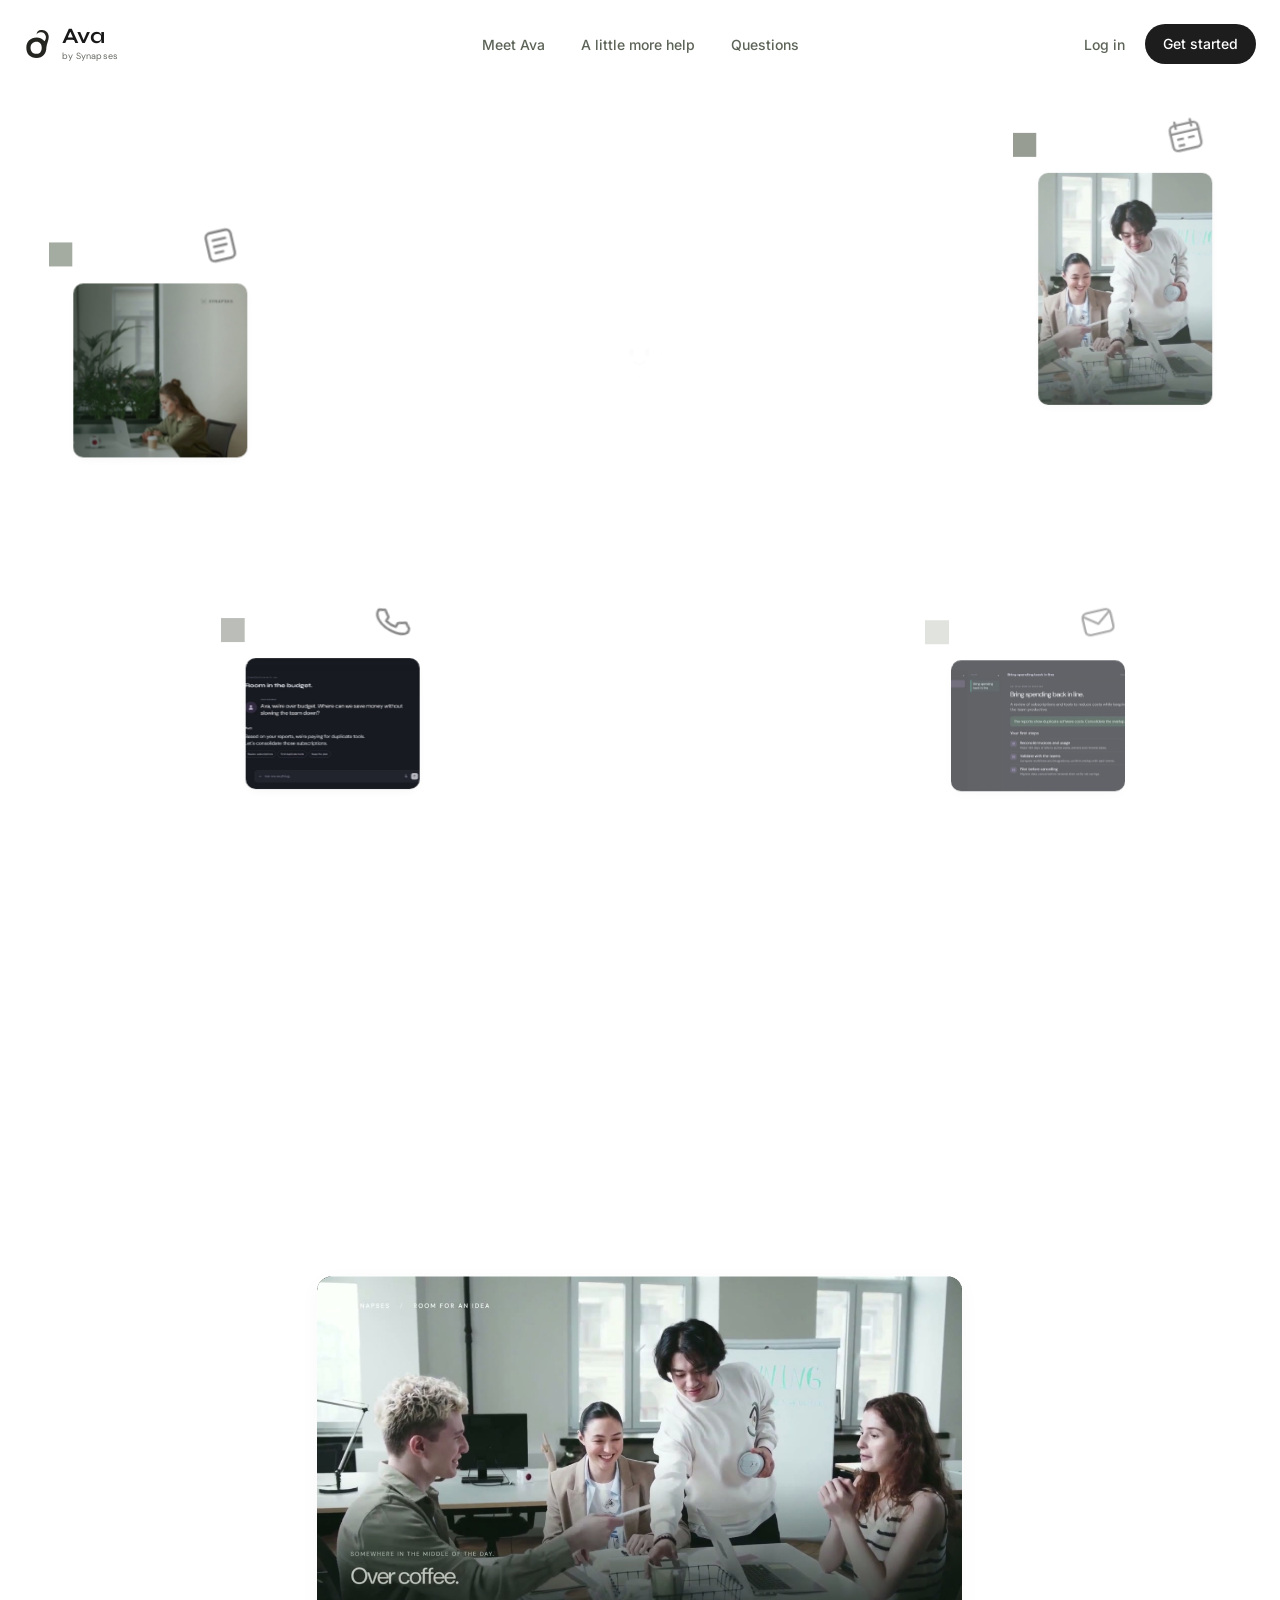
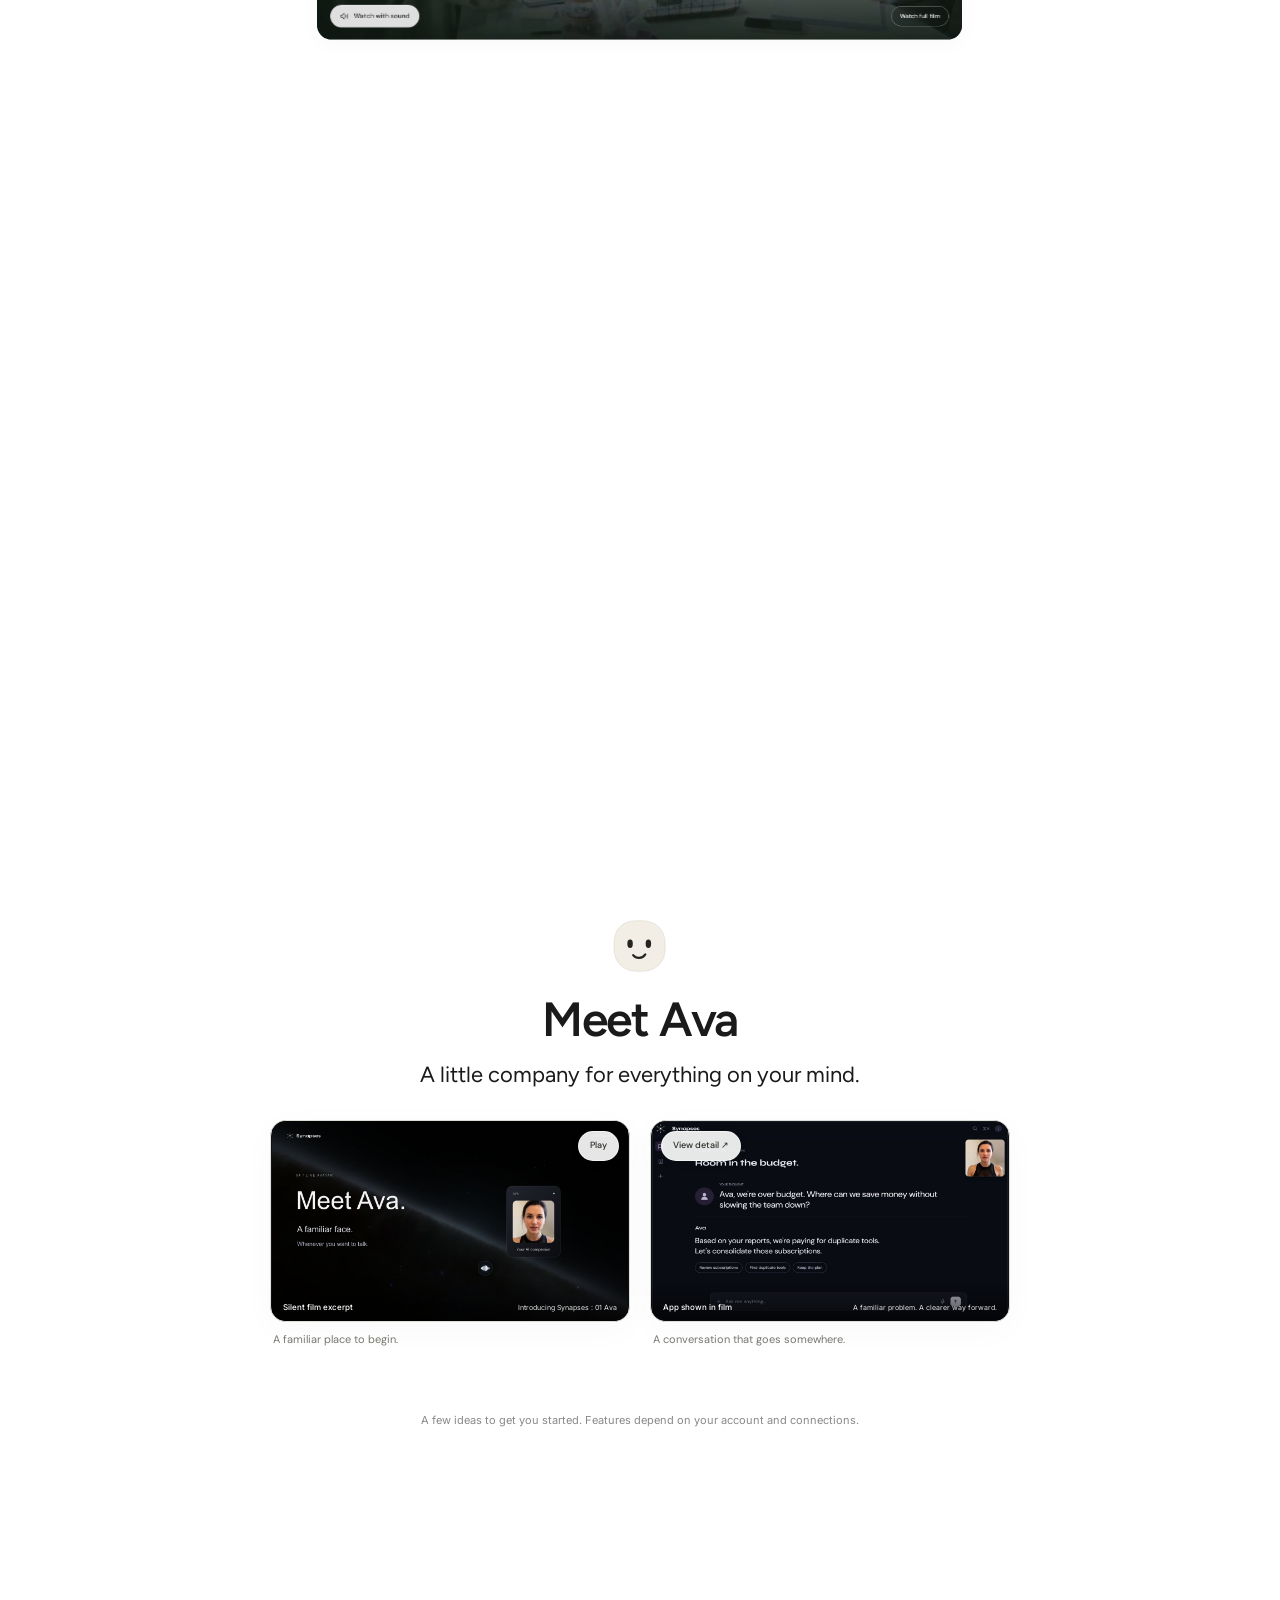
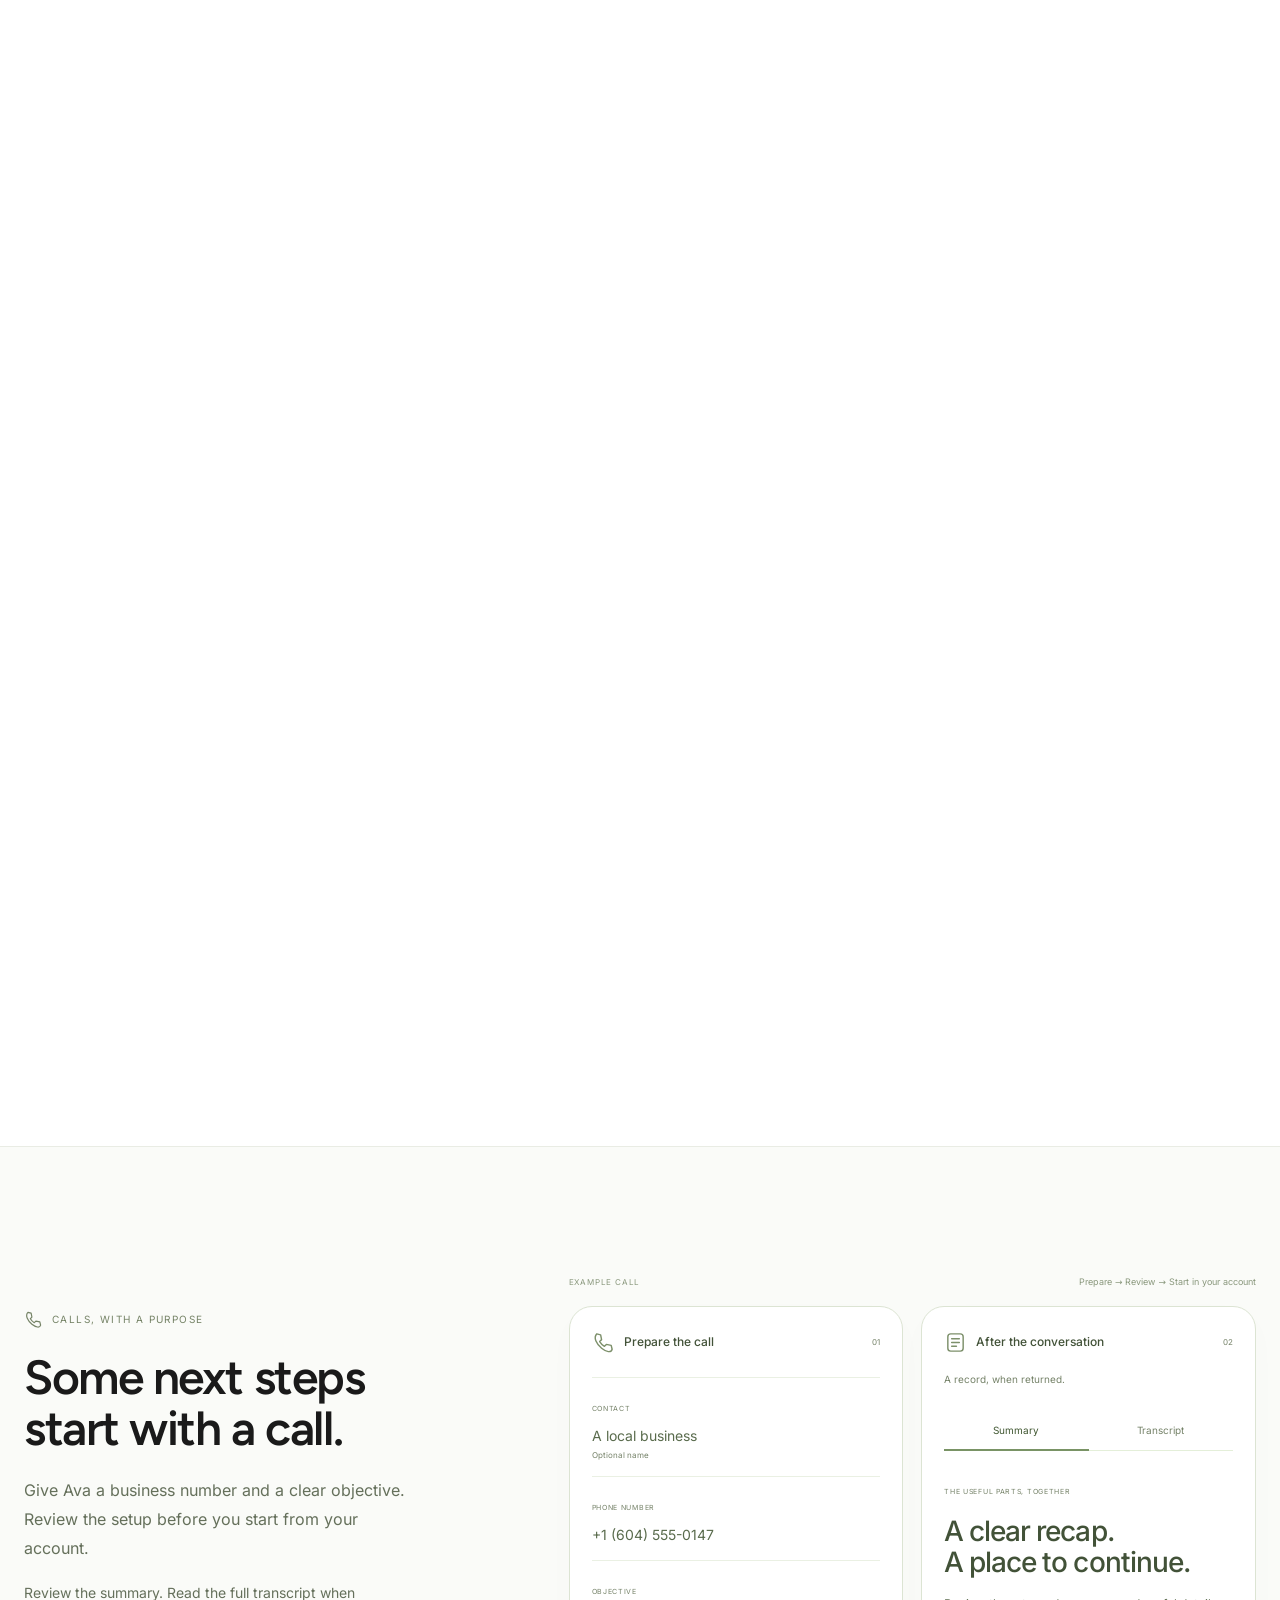
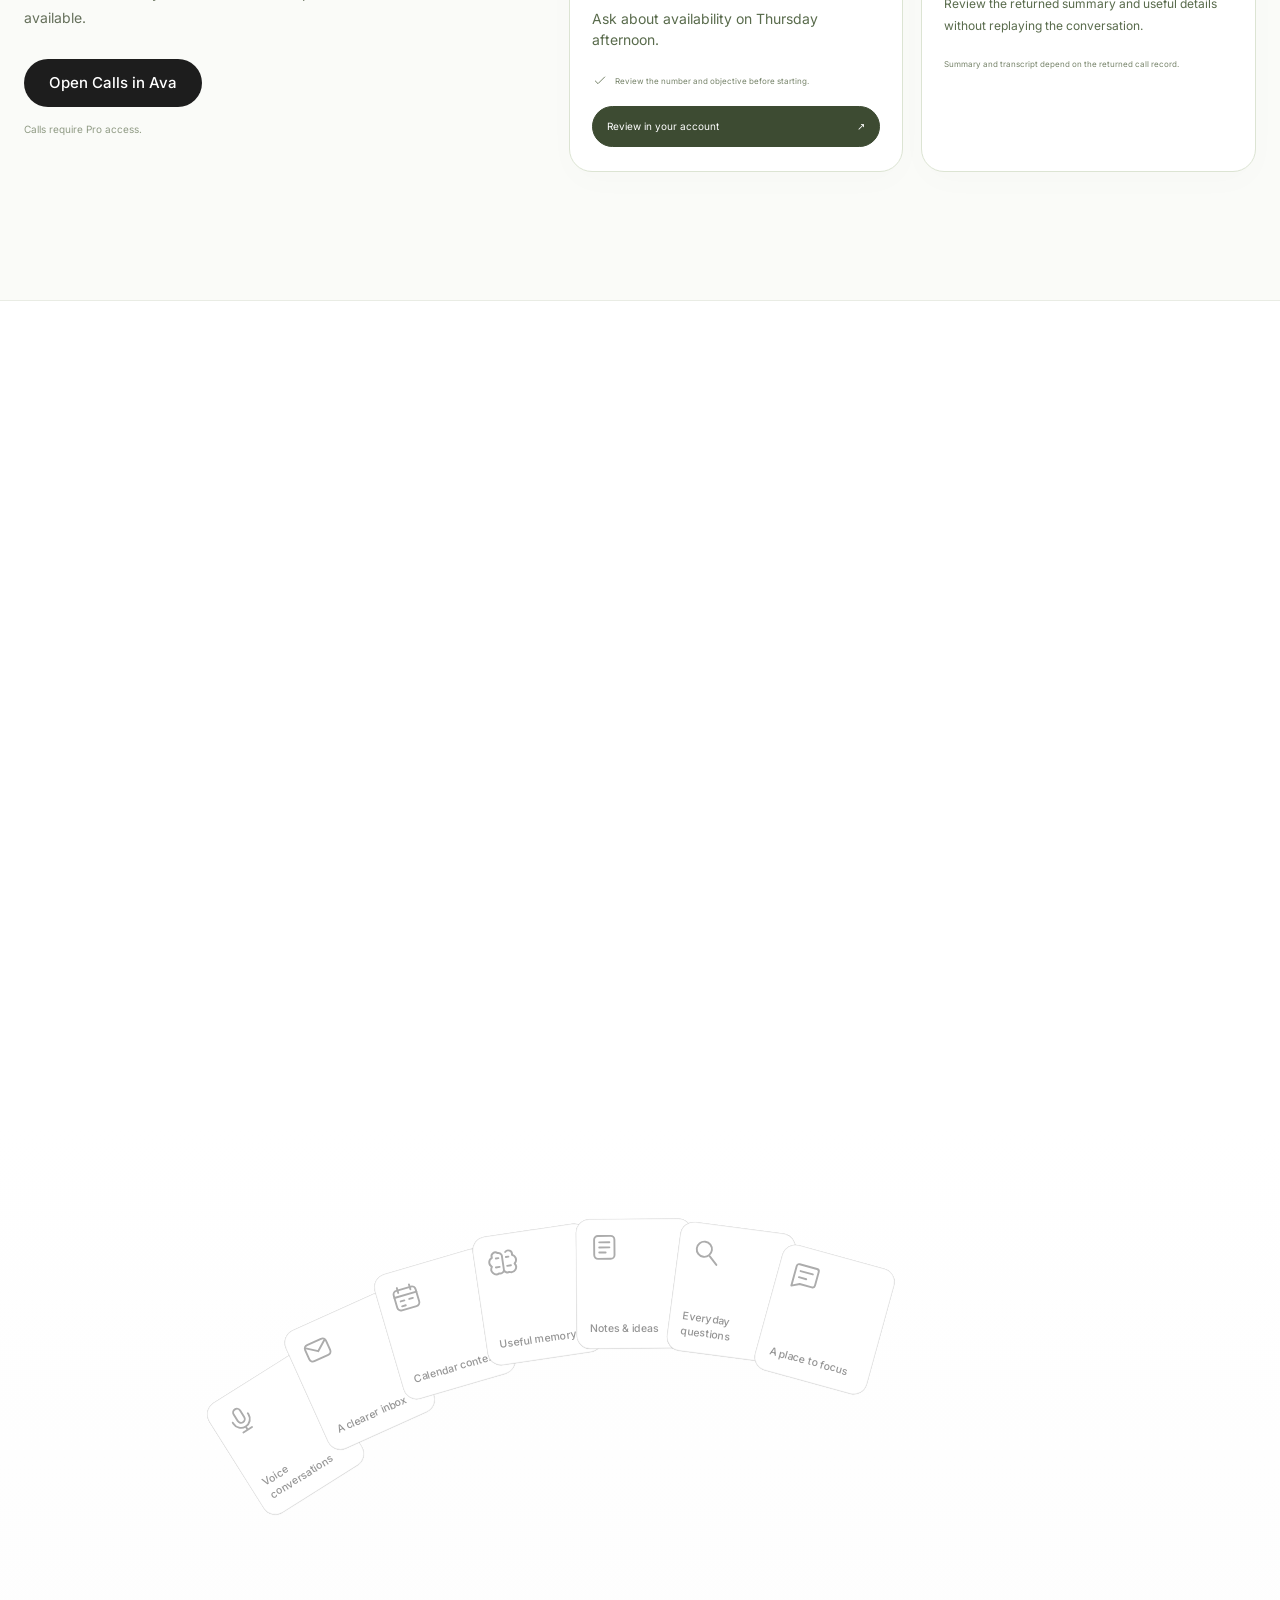
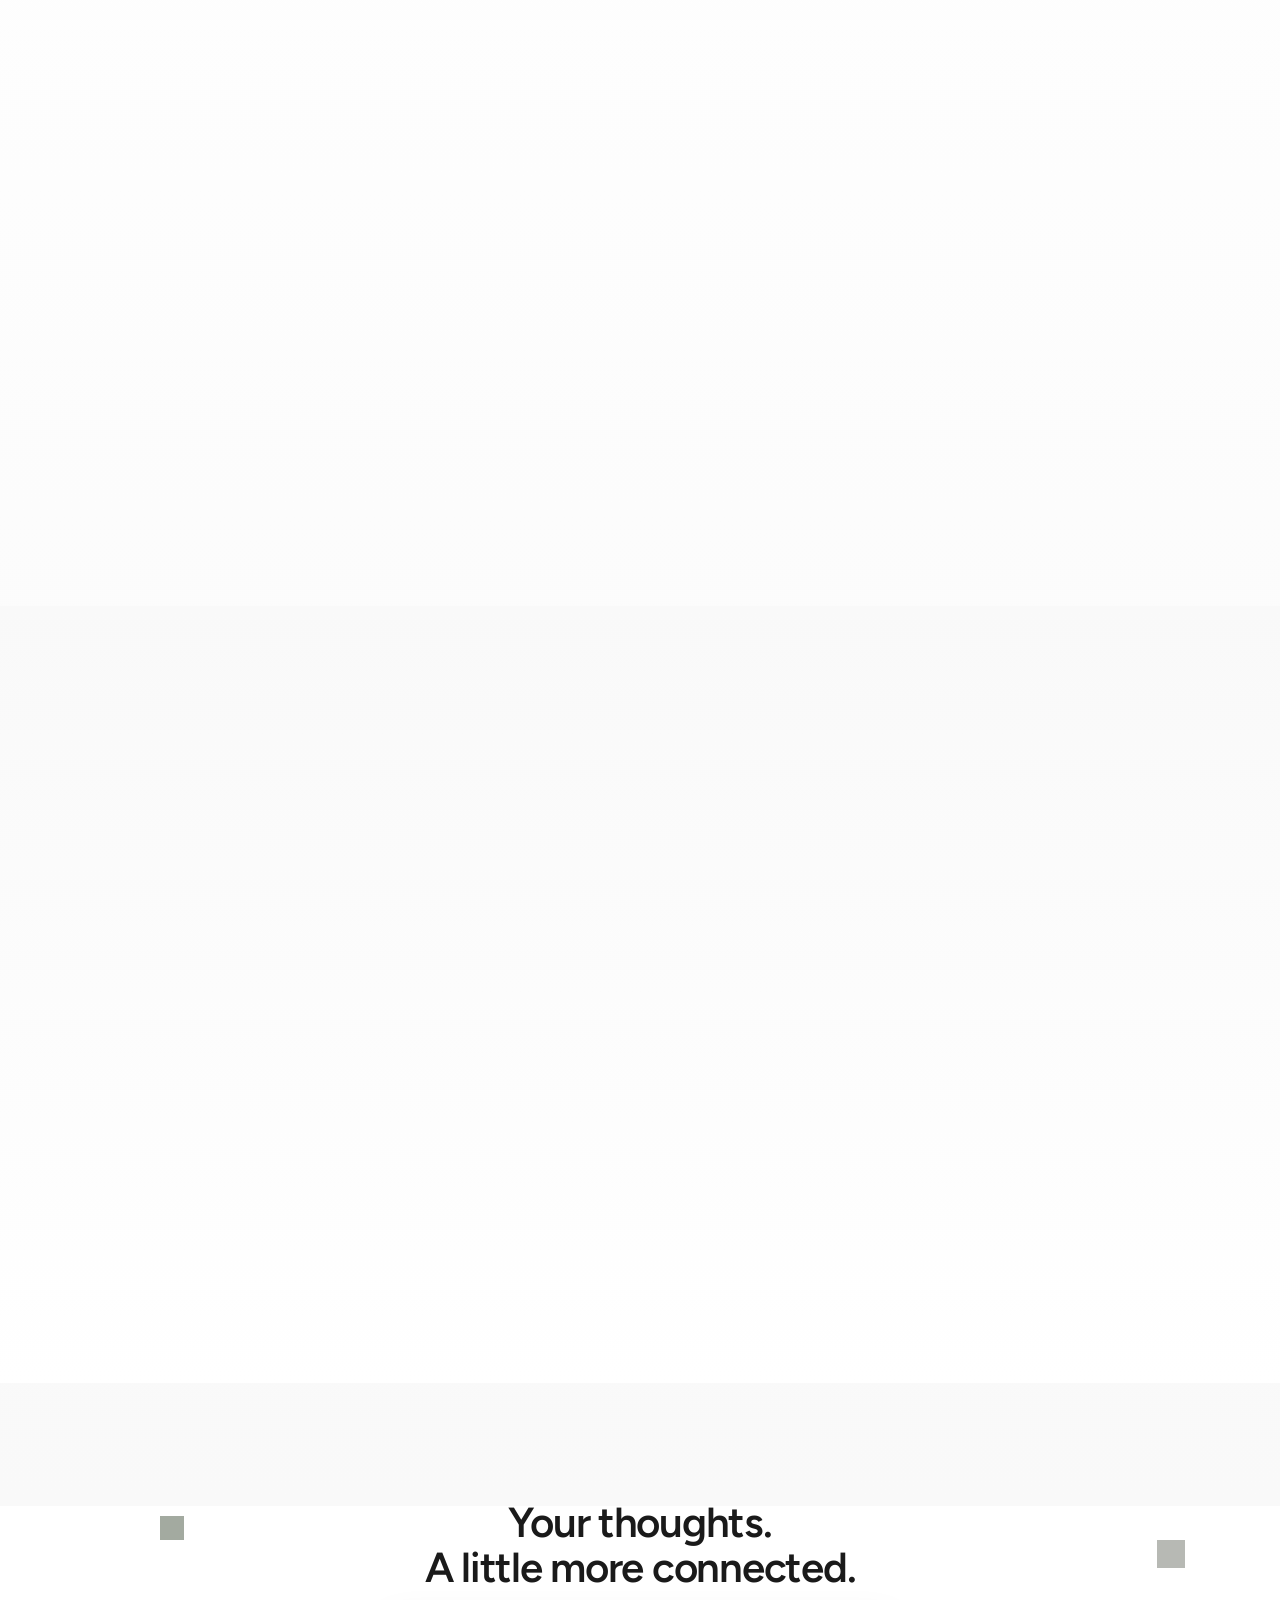
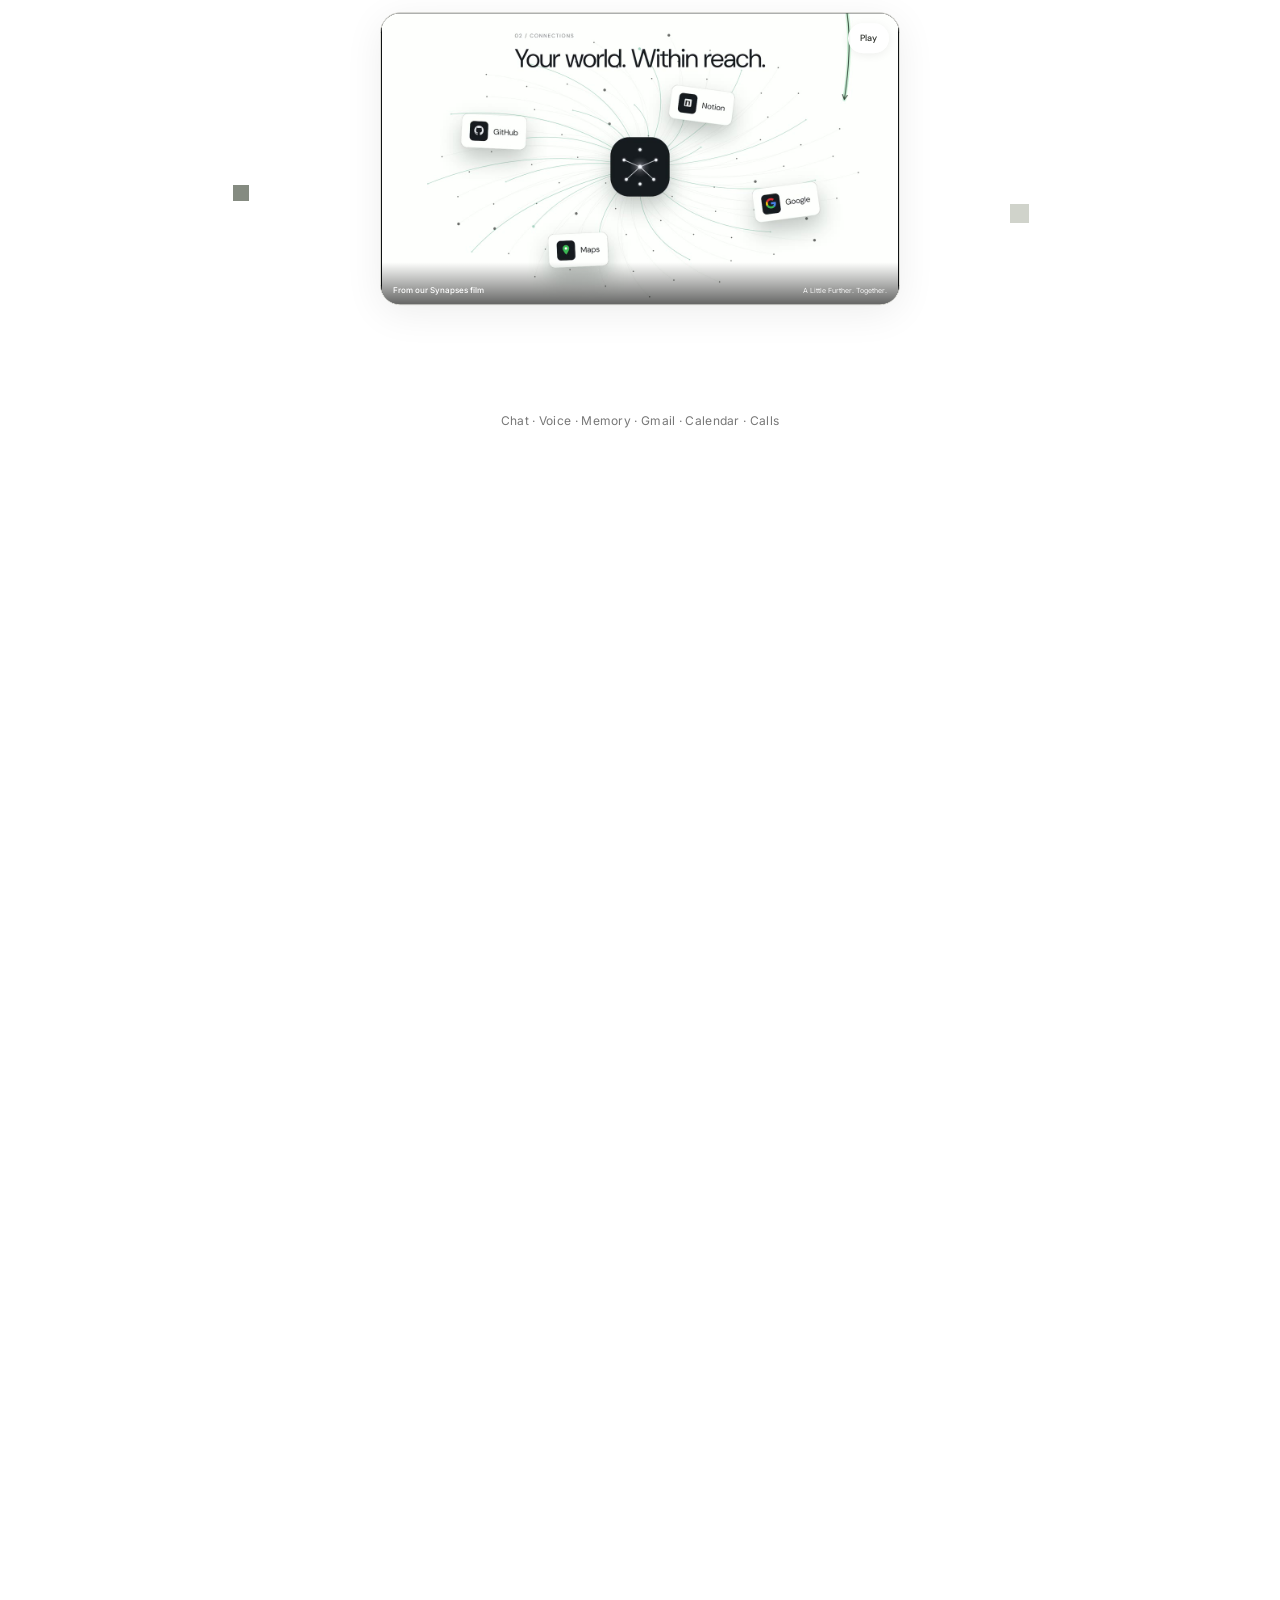
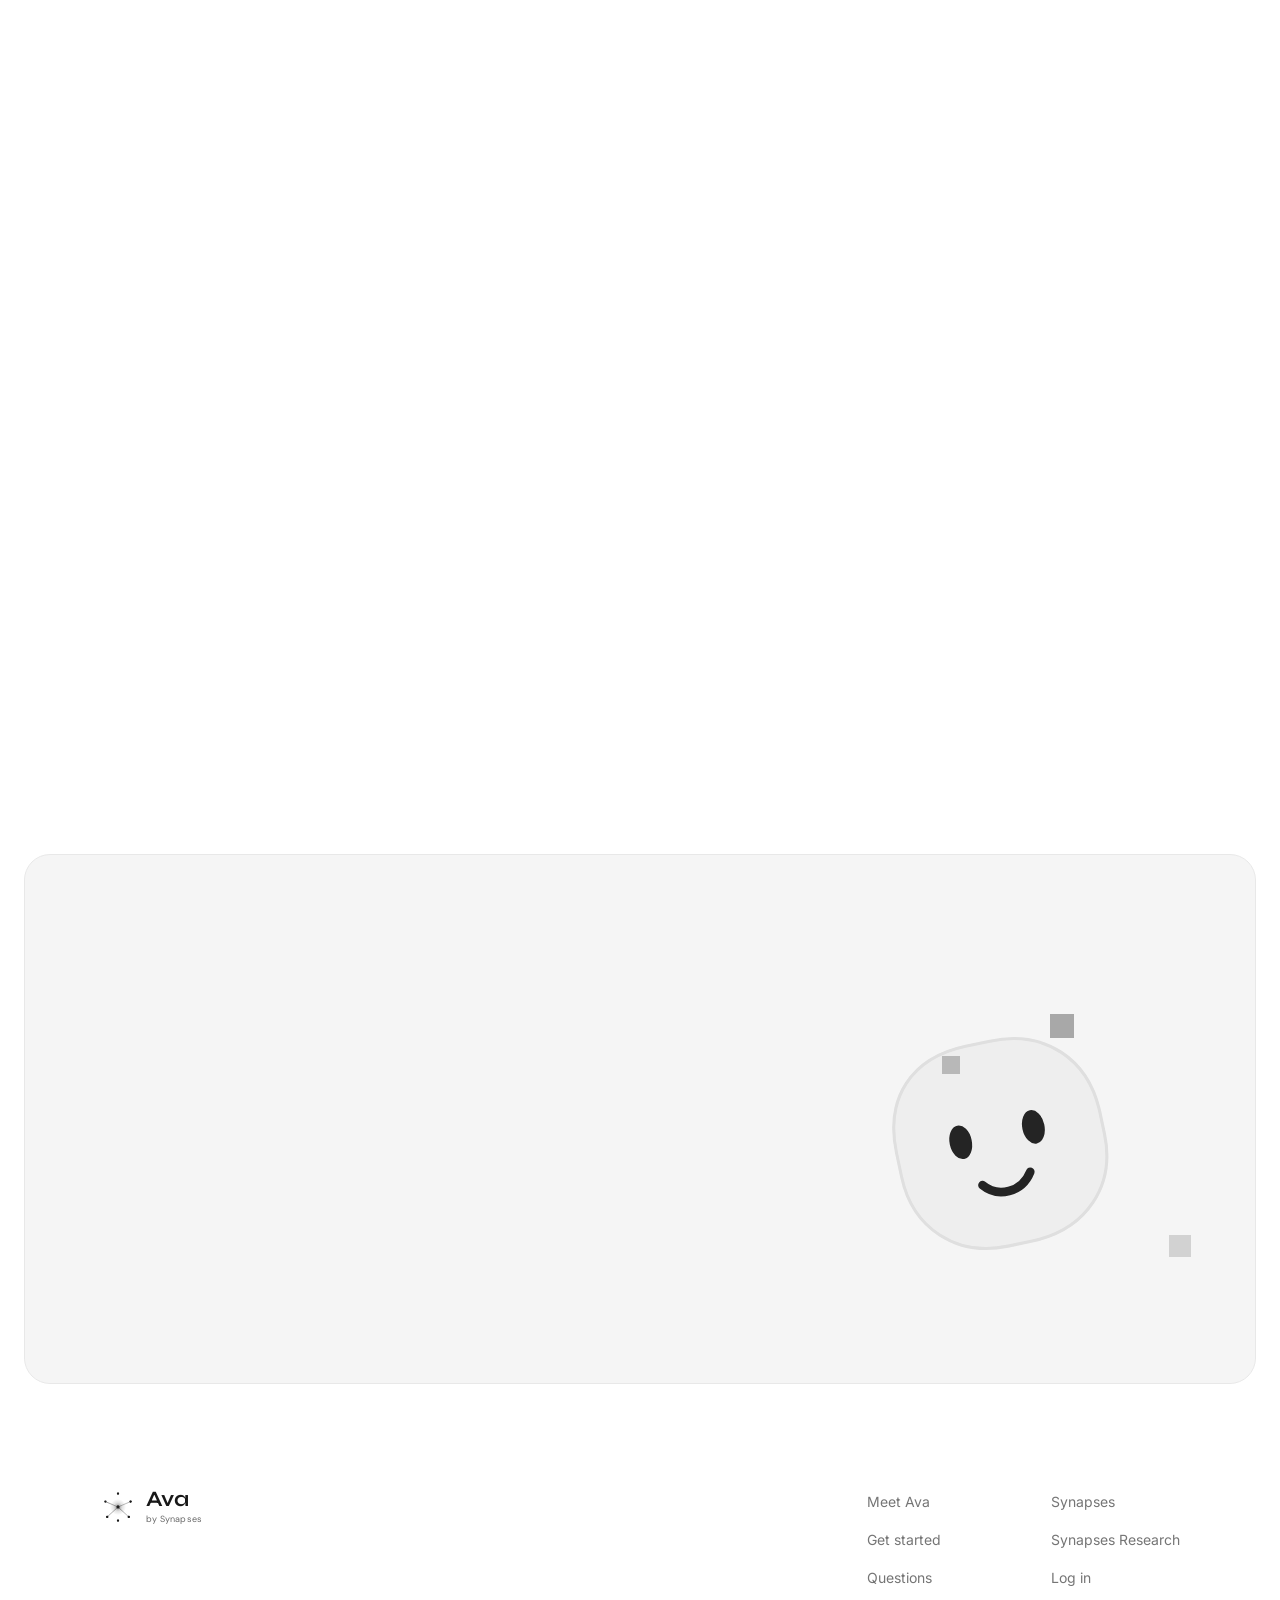
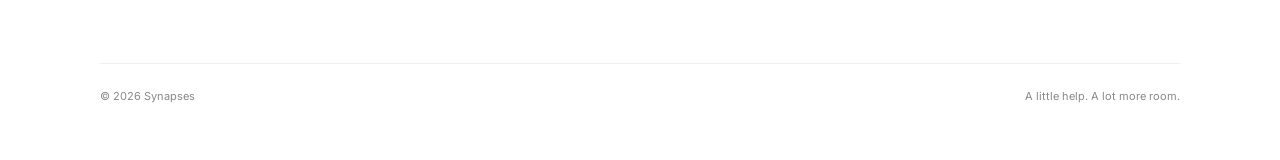
==== commit 8cccd2f3: "Refresh cached landing styles after FAQ typography update" ====
--- a/index.html
+++ b/index.html
@@ -1,4 +1,4 @@
-<!DOCTYPE html><html lang="en" data-theme="light"><head><meta charset="utf-8"/><meta name="viewport" content="width=device-width,initial-scale=1"/><title>Ava by Synapses — A little help. A lot more room.</title><meta name="description" content="Meet Ava, your personal assistant inside Synapses. A little help with your ideas, conversations, and everyday thinking."/><meta name="theme-color" content="#ffffff"/><link rel="icon" type="image/svg+xml" href="./assets/ava/brand-mark.svg"/><link rel="preload" as="font" href="./assets/syne-latin-400-800.woff2" type="font/woff2" crossorigin/><link rel="preload" as="font" href="./assets/dm-sans-latin-500-600.woff2" type="font/woff2" crossorigin/><link rel="stylesheet" href="./assets/base.css"/><link rel="stylesheet" href="./assets/effects.css"/><link rel="stylesheet" href="./ava.css"/><link rel="stylesheet" href="./media.css"/><link rel="stylesheet" href="./ava-mascot.css"/><link rel="stylesheet" href="./story-media.css"/><script defer src="./ava.js"></script><script defer src="./ava-navigation.js"></script><script defer src="./media.js"></script><script defer src="./story-media.js"></script><script type="module" src="./original-motion.js"></script><script defer src="./source-motion.js"></script><link rel="canonical" href="https://ava.synapses.cloud/">
+<!DOCTYPE html><html lang="en" data-theme="light"><head><meta charset="utf-8"/><meta name="viewport" content="width=device-width,initial-scale=1"/><title>Ava by Synapses — A little help. A lot more room.</title><meta name="description" content="Meet Ava, your personal assistant inside Synapses. A little help with your ideas, conversations, and everyday thinking."/><meta name="theme-color" content="#ffffff"/><link rel="icon" type="image/svg+xml" href="./assets/ava/brand-mark.svg"/><link rel="preload" as="font" href="./assets/syne-latin-400-800.woff2" type="font/woff2" crossorigin/><link rel="preload" as="font" href="./assets/dm-sans-latin-500-600.woff2" type="font/woff2" crossorigin/><link rel="stylesheet" href="./assets/base.css"/><link rel="stylesheet" href="./assets/effects.css"/><link rel="stylesheet" href="./ava.css?v=20261015-faq"/><link rel="stylesheet" href="./media.css"/><link rel="stylesheet" href="./ava-mascot.css"/><link rel="stylesheet" href="./story-media.css"/><script defer src="./ava.js"></script><script defer src="./ava-navigation.js"></script><script defer src="./media.js"></script><script defer src="./story-media.js"></script><script type="module" src="./original-motion.js"></script><script defer src="./source-motion.js"></script><link rel="canonical" href="https://ava.synapses.cloud/">
 </head><body><div class="foyer flex min-h-svh flex-col bg-background font-sans text-foreground"><a href="#main" class="sr-only focus-visible:not-sr-only">Skip to content</a>
 <header class="sticky top-0 z-50 w-full"><div data-frost aria-hidden="true" class="pointer-events-none absolute inset-x-0 top-0 h-22 bg-background/80 backdrop-blur-sm"></div><div class="relative mx-auto flex h-22 items-center justify-between px-6"><a href="#main" class="ava-brand" aria-label="Ava by Synapses, home"><svg class="ava-curl-brand" width="28" height="34" aria-hidden="true" focusable="false" xmlns="http://www.w3.org/2000/svg" viewBox="4 3 60 72" fill="none"><path fill="currentColor" fill-rule="evenodd" clip-rule="evenodd" d="M52 46C52 60 44 69 31 69C17 69 9 60 9 47C9 34 18 25 31 25C38 25 44 28 48 33C51 29 52 24 50 20C48 15 44 13 39 14C35 14 32 16 31 19C31 13 35 9 41 9C50 8 57 15 57 24C57 31 53 38 52 46ZM42 47C42 39 38 34 31 34C23 34 18 39 18 47C18 55 23 60 31 60C38 60 42 55 42 47Z"/></svg><span class="ava-brand-lockup"><span class="ava-brand-name">Ava</span><small class="ava-brand-byline">by Synapses</small></span></a><nav aria-label="Main" class="absolute left-1/2 hidden -translate-x-1/2 lg:block"><div class="relative" data-pill-scope><div data-pill-overlay aria-hidden="true" class="pointer-events-none absolute inset-0 rounded-full bg-secondary/70 transition-[clip-path] duration-260" style="clip-path:inset(0 100% 0 0 round 9999px)"></div><ul class="relative flex items-center gap-1"><li><a data-pill-item aria-current="page" href="#meet" class="ava-nav-link">Meet Ava</a></li><li><a data-pill-item href="#capabilities" class="ava-nav-link">A little more help</a></li><li><a data-pill-item href="#questions" class="ava-nav-link">Questions</a></li></ul></div></nav><div class="flex items-center gap-1"><a href="https://synapses.cloud/index.html?auth=login" class="ava-nav-link max-lg:hidden">Log in</a><a href="https://synapses.cloud/index.html?welcome=preview" class="ava-button ava-button-small">Get started</a><button type="button" class="ava-menu-button lg:hidden" aria-controls="nav-mobile" aria-expanded="false" aria-label="Open menu"><span></span><span></span></button></div></div><nav id="nav-mobile" aria-label="Mobile navigation" hidden class="ava-mobile-nav"><a href="#meet">Meet Ava</a><a href="#capabilities">A little more help</a><a href="#questions">Questions</a><a href="https://synapses.cloud/index.html?auth=login">Log in</a></nav></header>
 <main id="main" tabindex="-1" class="flex-1"><div class="relative"><div data-hero-pin class="z-0"><section data-hero-section data-parallax-scope data-pixel-field class="relative flex min-h-[calc(100svh-var(--spacing-header))] items-center justify-center overflow-hidden px-6 py-16"><div aria-hidden="true" class="absolute inset-0 hidden perspective-distant lg:block"><div data-hero-stage class="absolute inset-0 will-change-transform transform-3d"><span data-parallax="24" data-parallax-x="-5" class="pointer-events-none absolute inset-0 will-change-transform"><span data-hero-scene data-hero-order="0" data-hero-x="-32" data-hero-y="20" class="absolute inset-0 will-change-transform"><span data-hero-depth="12" data-pixel-avoid class="absolute w-[13.6%]" style="left:5.8%;top:24%"><span data-hero-card class="ava-hero-tile pointer-events-auto block"><img src="./assets/synapses-videos/synapses-office-still.jpg" alt="" class="w-full"/></span></span><span data-hero-depth="26" data-pixel-avoid class="ava-floating-doodle" style="left:15.8%;top:17%"><svg xmlns="http://www.w3.org/2000/svg" width="64" height="64" viewBox="0 0 24 24" fill="none" stroke="currentColor" stroke-width="1.5" stroke-linecap="round" stroke-linejoin="round" aria-hidden="true"><rect x="4" y="3" width="16" height="18" rx="3"/><path d="M8 8h8M8 12h8M8 16h5"/></svg></span><span class="absolute" style="left:3.8%;top:19%;width:24px;height:24px"><span data-pixel class="block size-full bg-pixel-green"></span></span></span></span><span data-parallax="-19" data-parallax-x="-3" class="pointer-events-none absolute inset-0 will-change-transform"><span data-hero-scene data-hero-order="1" data-hero-x="-32" data-hero-y="28" class="absolute inset-0 will-change-transform"><span data-hero-depth="12" data-pixel-avoid class="absolute w-[13.6%]" style="left:19.4%;top:70%"><span data-hero-card class="ava-hero-tile pointer-events-auto block"><img src="./assets/synapses-videos/synapses-chat-still.jpg" alt="" class="w-full"/></span></span><span data-hero-depth="26" data-pixel-avoid class="ava-floating-doodle" style="left:29.4%;top:63%"><svg xmlns="http://www.w3.org/2000/svg" width="64" height="64" viewBox="0 0 24 24" fill="none" stroke="currentColor" stroke-width="1.5" stroke-linecap="round" stroke-linejoin="round" aria-hidden="true"><path d="m5 3 4 1 1 5-2 2a15 15 0 0 0 5 5l2-2 5 1 1 4c-1 4-6 3-11-1S1 7 5 3Z"/></svg></span><span class="absolute" style="left:17.4%;top:65%;width:24px;height:24px"><span data-pixel class="block size-full bg-pixel-pink"></span></span></span></span><span data-parallax="16" data-parallax-x="4" class="pointer-events-none absolute inset-0 will-change-transform"><span data-hero-scene data-hero-order="2" data-hero-x="32" data-hero-y="20" class="absolute inset-0 will-change-transform"><span data-hero-depth="12" data-pixel-avoid class="absolute w-[13.6%]" style="left:80.6%;top:10%"><span data-hero-card class="ava-hero-tile pointer-events-auto block"><img src="./assets/synapses-videos/synapses-between-conversations-v67-poster.jpg" alt="" class="w-full"/></span></span><span data-hero-depth="26" data-pixel-avoid class="ava-floating-doodle" style="left:90.6%;top:3%"><svg xmlns="http://www.w3.org/2000/svg" width="64" height="64" viewBox="0 0 24 24" fill="none" stroke="currentColor" stroke-width="1.5" stroke-linecap="round" stroke-linejoin="round" aria-hidden="true"><rect x="3" y="5" width="18" height="16" rx="3"/><path d="M7 3v4M17 3v4M3 10h18M7 14h3M14 14h3M7 18h3"/></svg></span><span class="absolute" style="left:78.6%;top:5%;width:24px;height:24px"><span data-pixel class="block size-full bg-pixel-orange"></span></span></span></span><span data-parallax="-29" data-parallax-x="6" class="pointer-events-none absolute inset-0 will-change-transform"><span data-hero-scene data-hero-order="3" data-hero-x="32" data-hero-y="28" class="absolute inset-0 will-change-transform"><span data-hero-depth="12" data-pixel-avoid class="absolute w-[13.6%]" style="left:73.2%;top:69%"><span data-hero-card class="ava-hero-tile pointer-events-auto block"><img src="./assets/synapses-videos/synapses-notes-still.jpg" alt="" class="w-full"/></span></span><span data-hero-depth="26" data-pixel-avoid class="ava-floating-doodle" style="left:83.2%;top:62%"><svg xmlns="http://www.w3.org/2000/svg" width="64" height="64" viewBox="0 0 24 24" fill="none" stroke="currentColor" stroke-width="1.5" stroke-linecap="round" stroke-linejoin="round" aria-hidden="true"><rect x="3" y="5" width="18" height="14" rx="3"/><path d="m4 7 8 6 8-6"/></svg></span><span class="absolute" style="left:71.2%;top:64%;width:24px;height:24px"><span data-pixel class="block size-full bg-pixel-yellow"></span></span></span></span></div></div><div data-pixel-avoid class="relative mx-auto flex max-w-3xl flex-col items-center gap-10 text-center"><div data-hero-mark class="ava-hero-mark"><svg width="60" height="60" xmlns="http://www.w3.org/2000/svg" class="ava-loop-mascot" data-ava-character="neutral-placeholder" data-state="listen" viewBox="26 19 84 84" fill="none" role="img" aria-label="Ava preview character"><g class="ava-loop-body"><path d="M34 57c0-18 11-29 29-29h8c18 0 30 12 30 30v7c0 17-12 29-30 29h-8C46 94 34 82 34 65Z" fill="#f2eee5" stroke="#e1dfd6" stroke-width="1"/><g class="ava-loop-look" fill="#242420"><ellipse class="ava-loop-eye" cx="55" cy="58" rx="3.6" ry="5.5"/><ellipse class="ava-loop-eye" cx="79" cy="58" rx="3.6" ry="5.5"/></g><path class="ava-loop-smile" d="M59 73c4 5 12 5 16-1" stroke="#242420" stroke-width="2.8" stroke-linecap="round"/></g></svg>
--- a/ava.css
+++ b/ava.css
@@ -17,3 +17,8 @@
 .ava-brand .ava-brand-byline{display:block;font:400 9px/1.3 'DM Sans',sans-serif;letter-spacing:.2px;color:#92918a;white-space:nowrap}
 .ava-demo-wordmark{font-family:'Syne',sans-serif;font-size:22px;font-weight:650;letter-spacing:-.7px;color:#181818}
 .ava-demo-wordmark small{font:400 9px/1.3 'DM Sans',sans-serif;letter-spacing:.2px;color:#92918a}
+
+/* Lighter FAQ typography; keep the questions easy to scan. */
+#questions>h2{font-weight:500}
+#questions .ava-faq-summary{font-size:clamp(20px,2.2vw,26px);font-weight:400;line-height:1.35;letter-spacing:-.02em}
+#questions .ava-faq-summary>span:first-child{font-size:16px;font-weight:400;letter-spacing:0;color:#999}
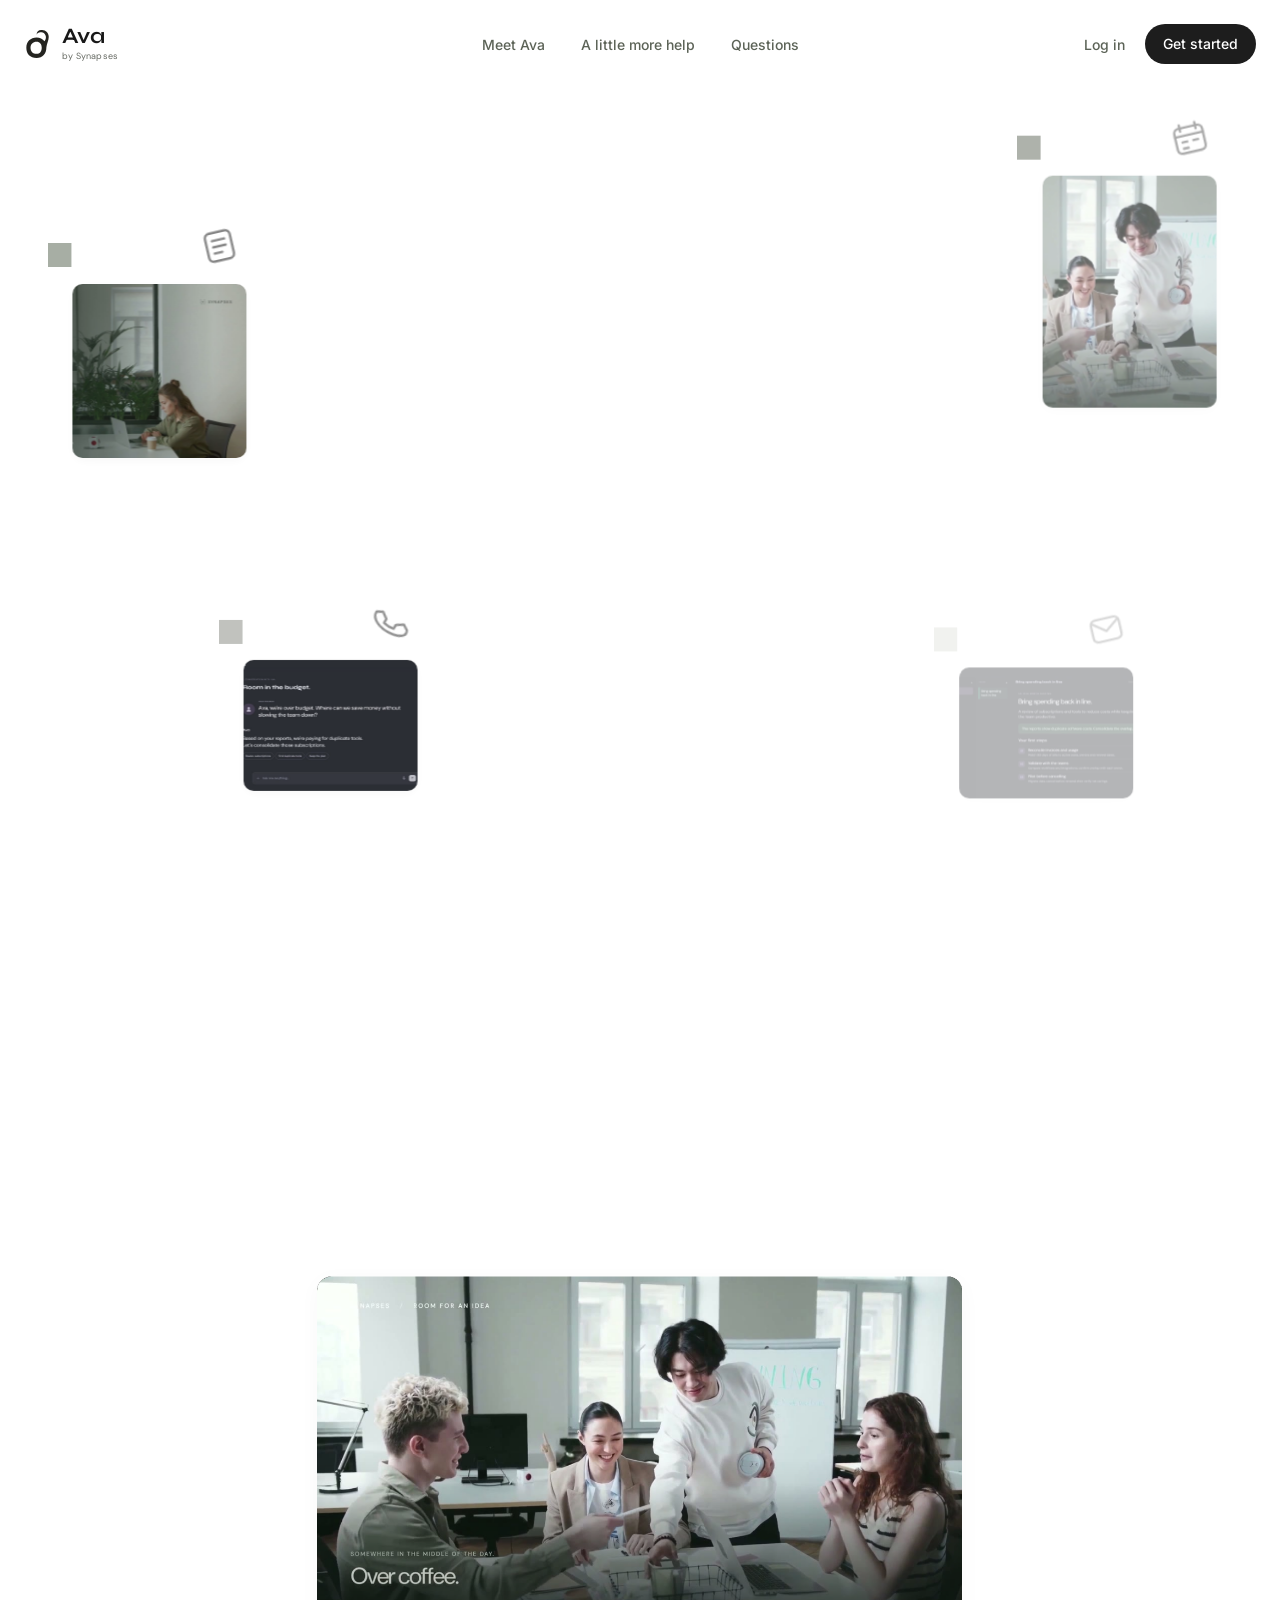
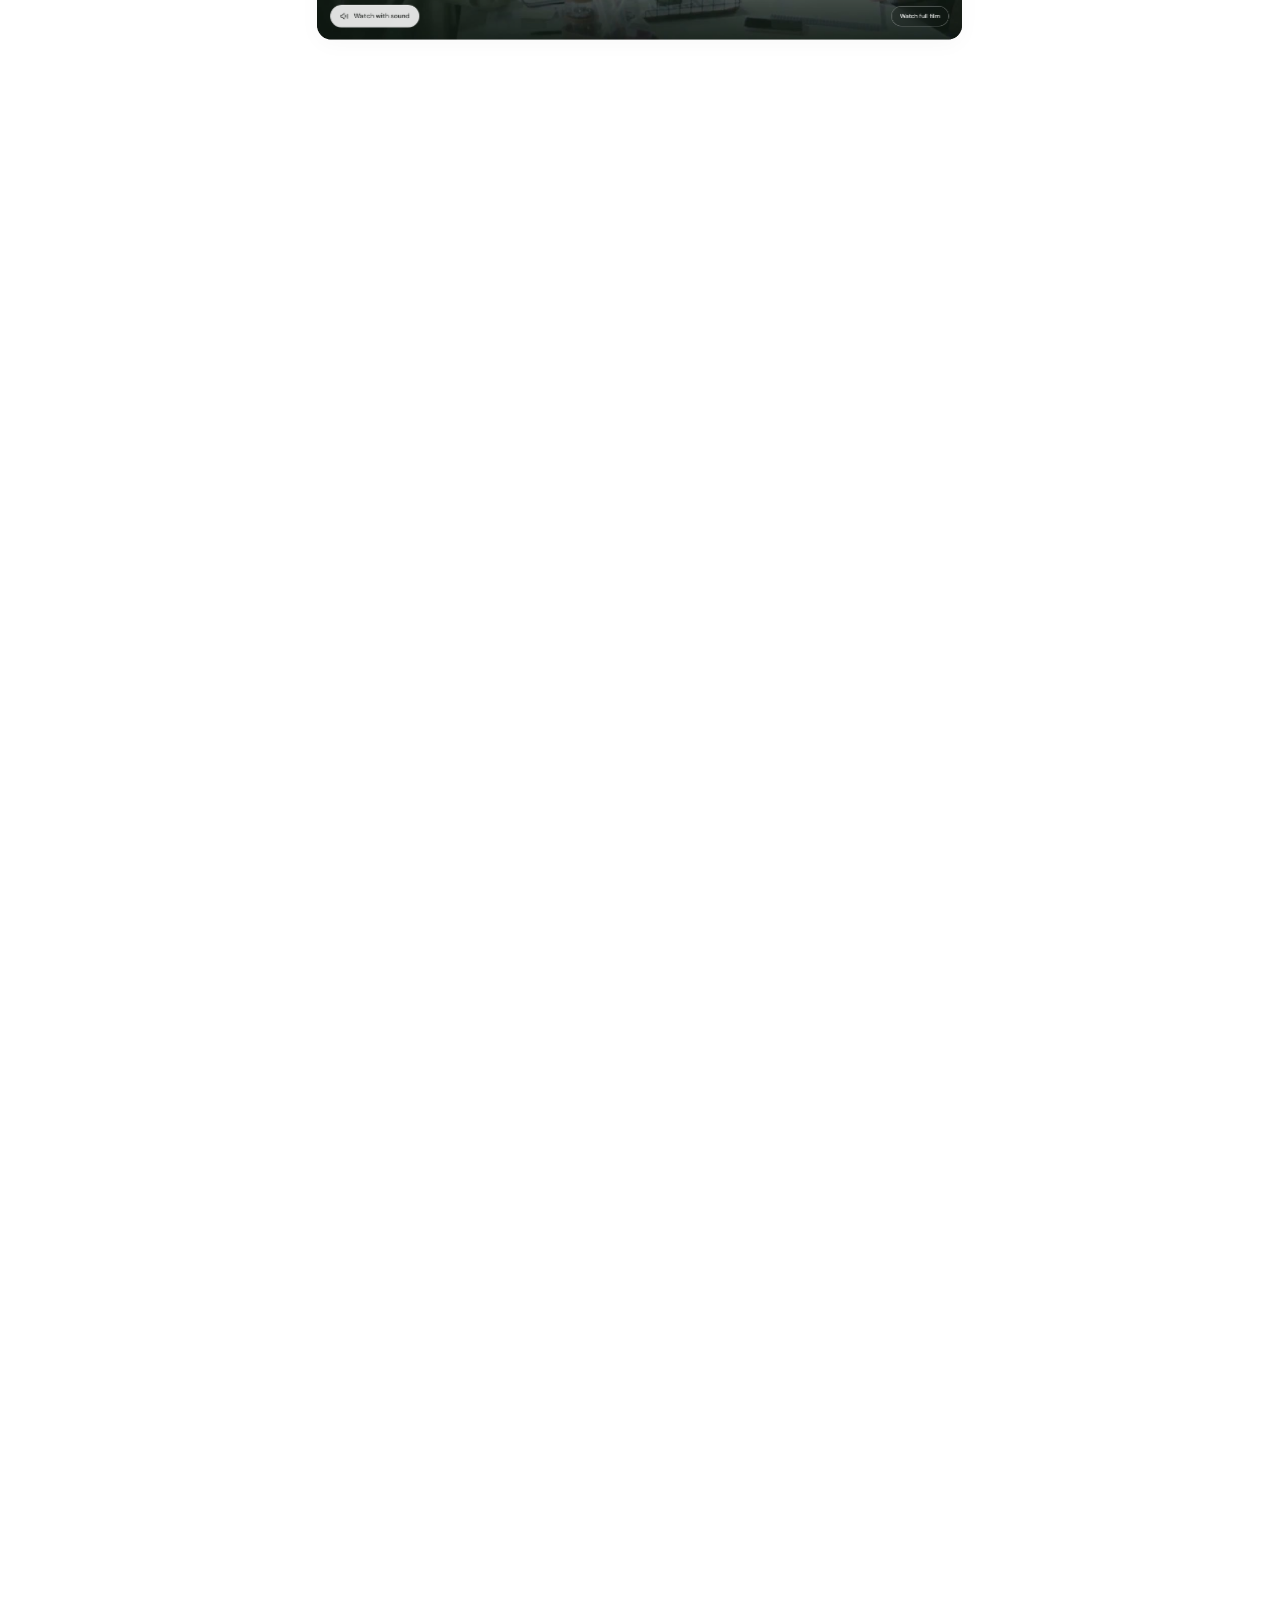
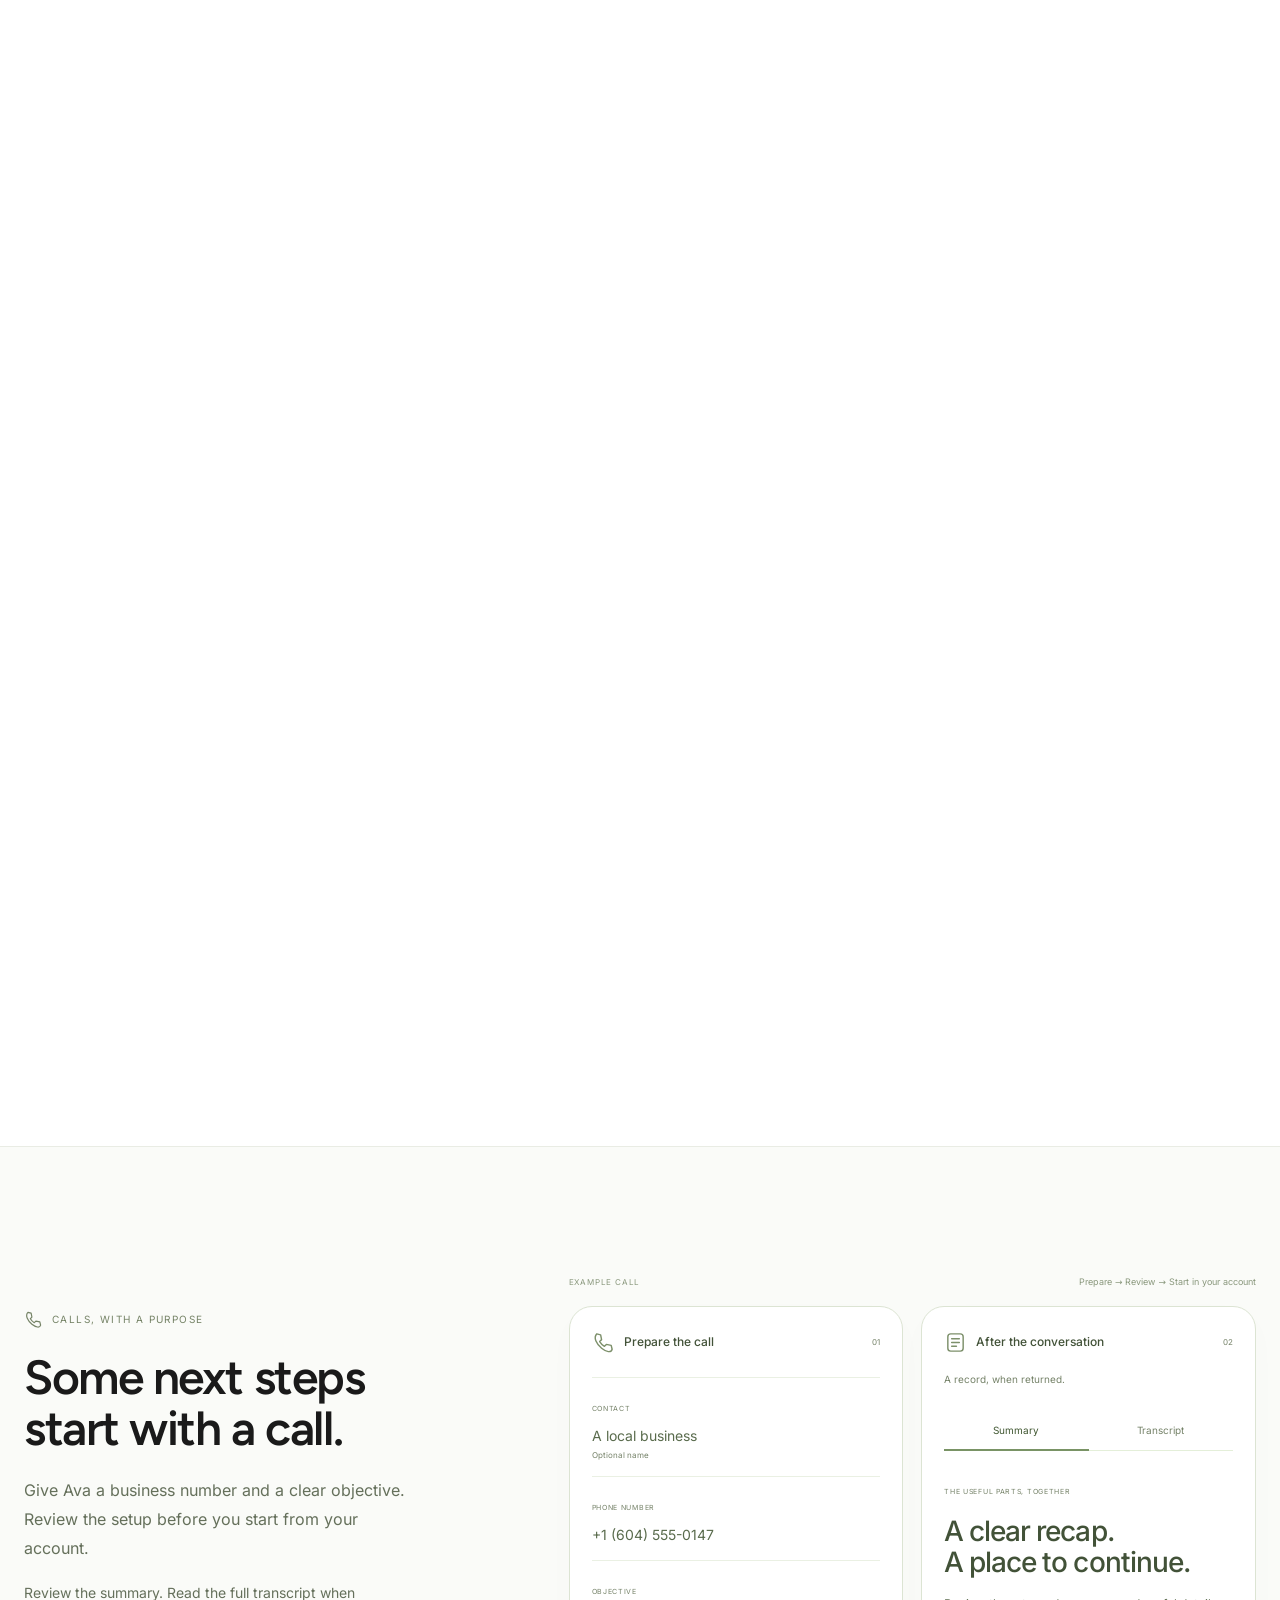
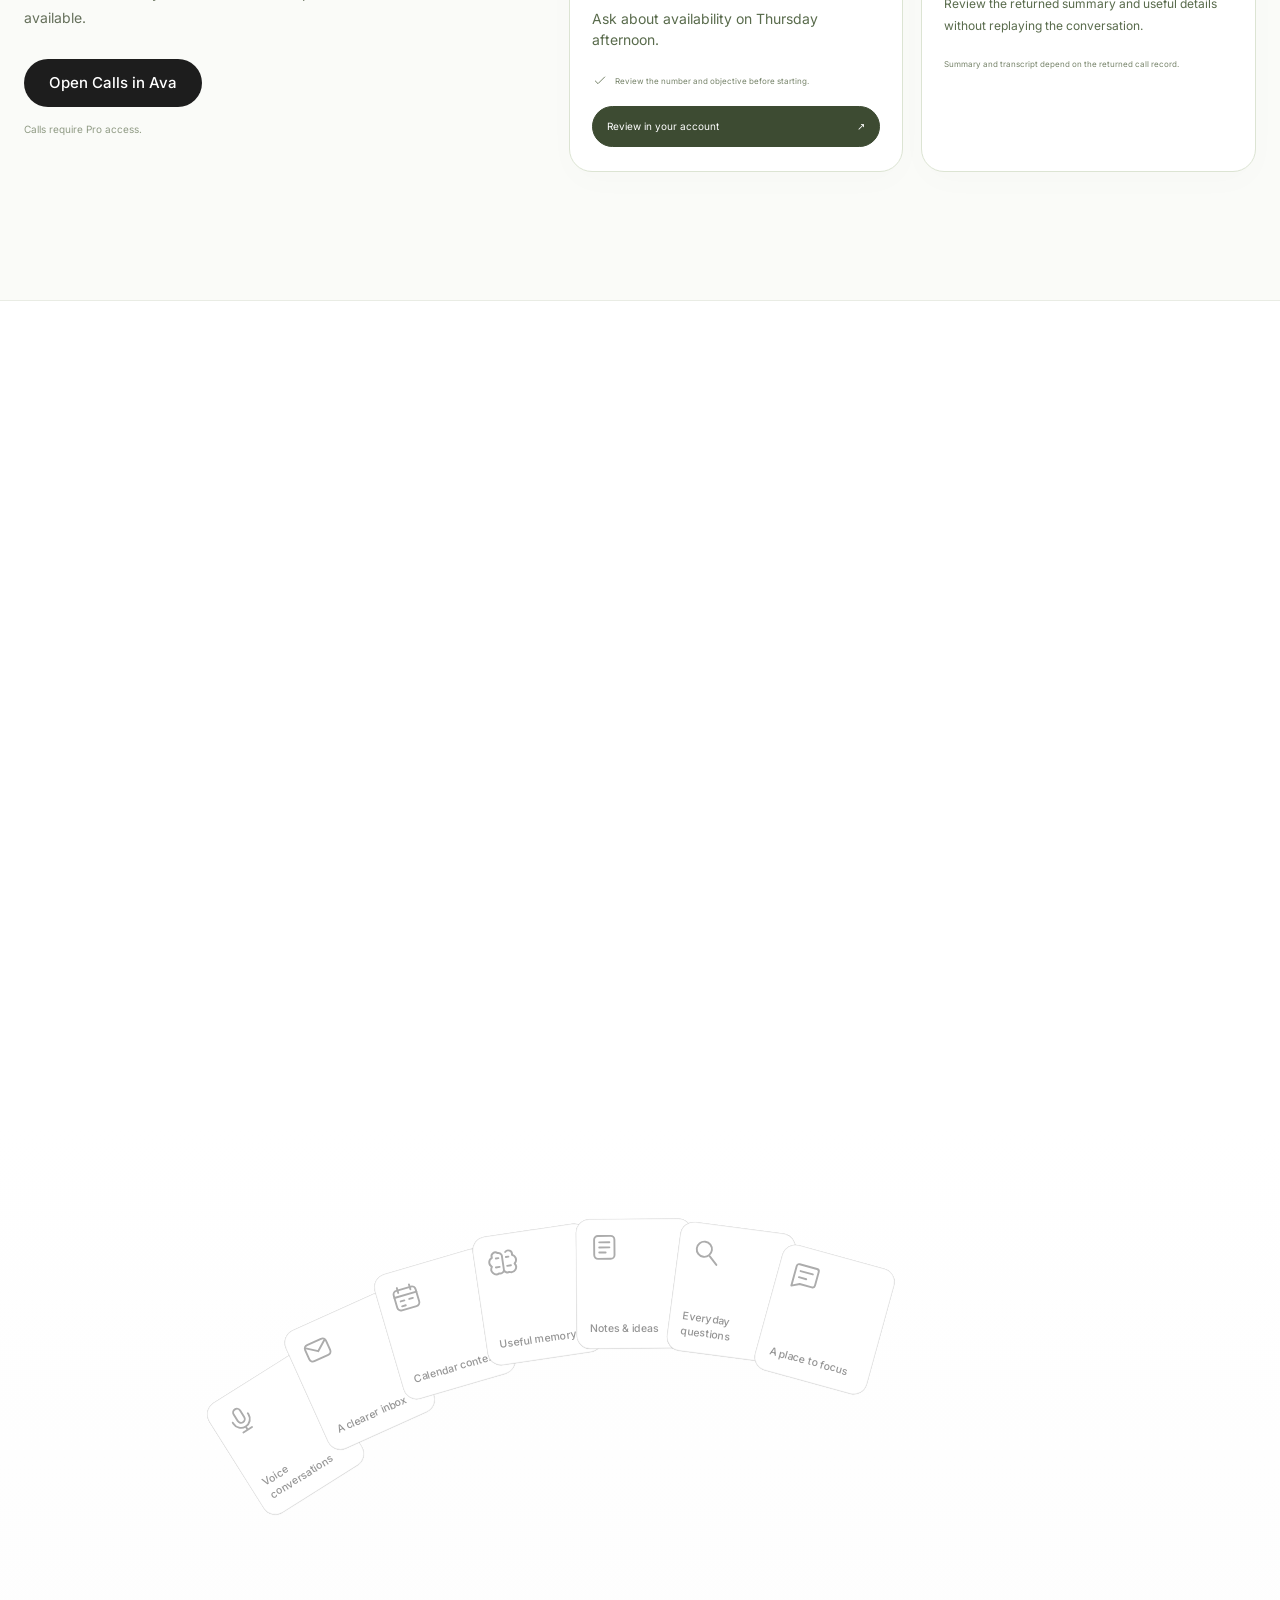
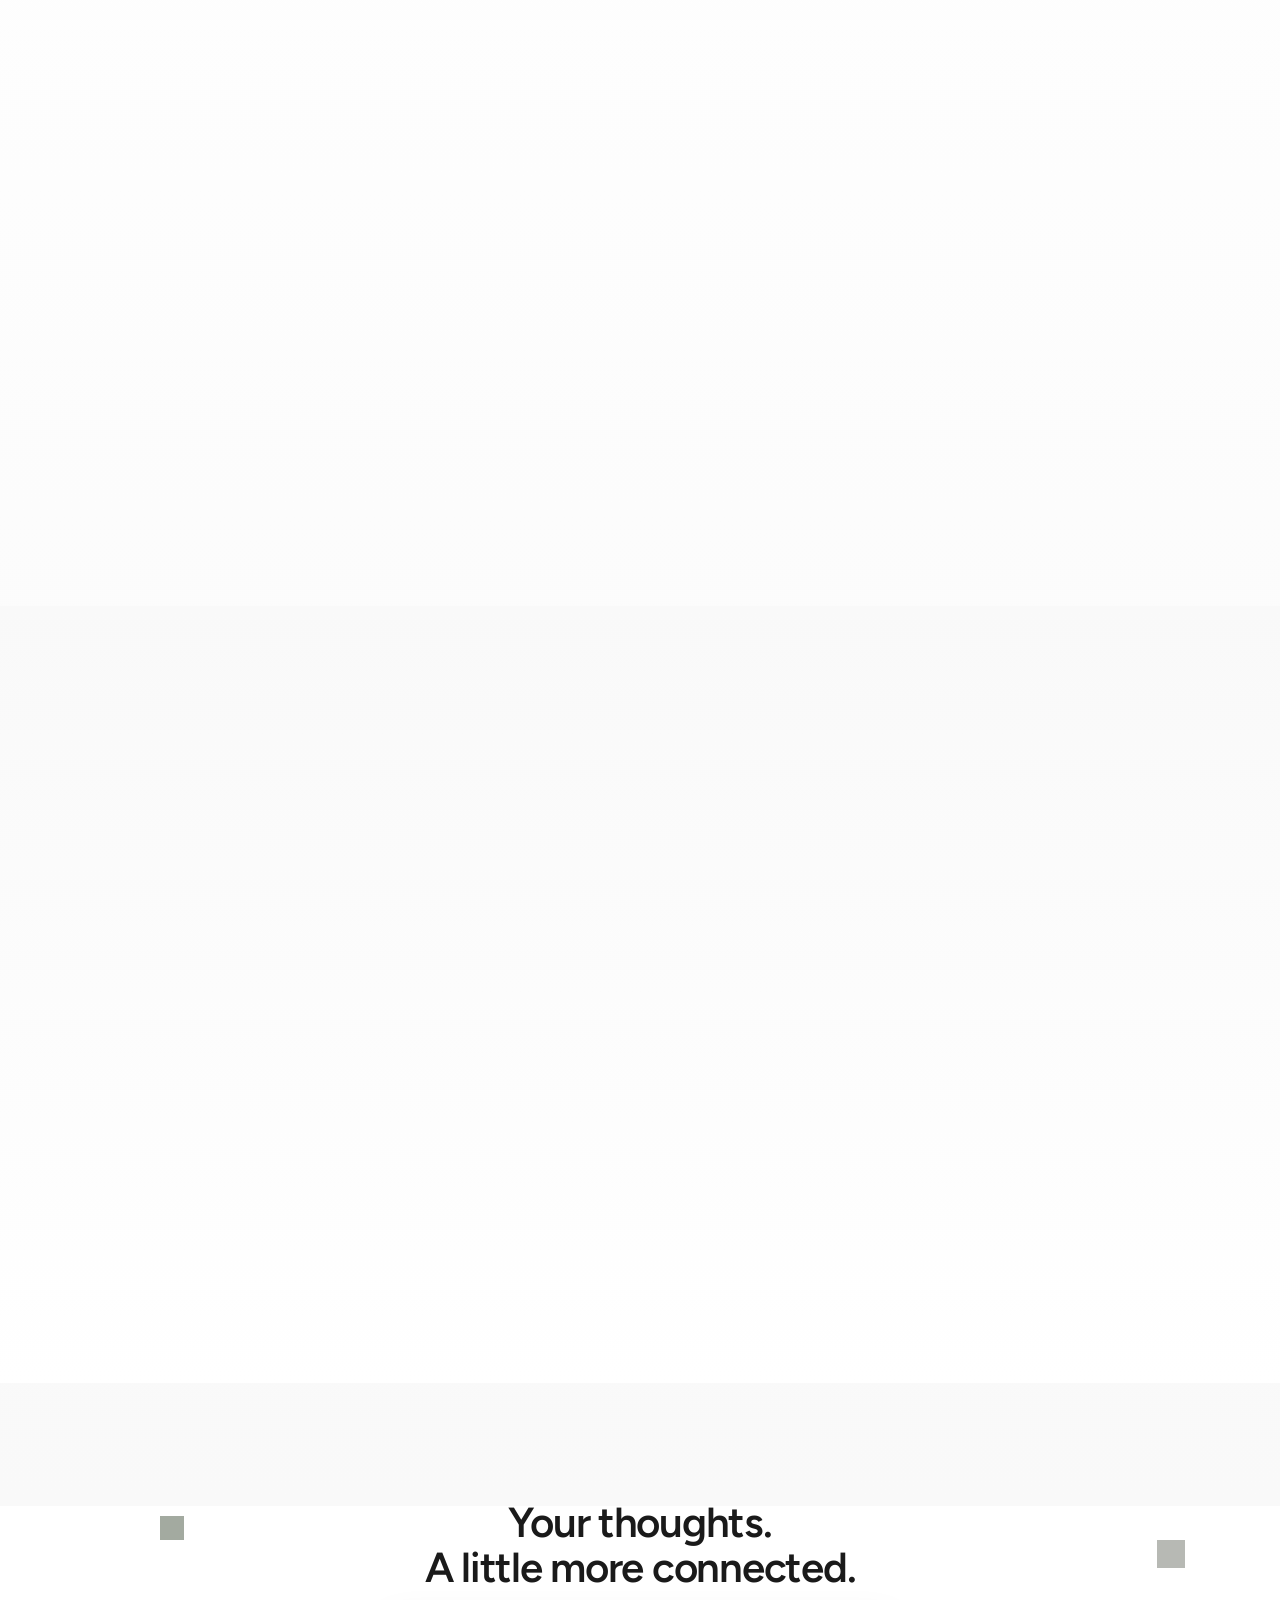
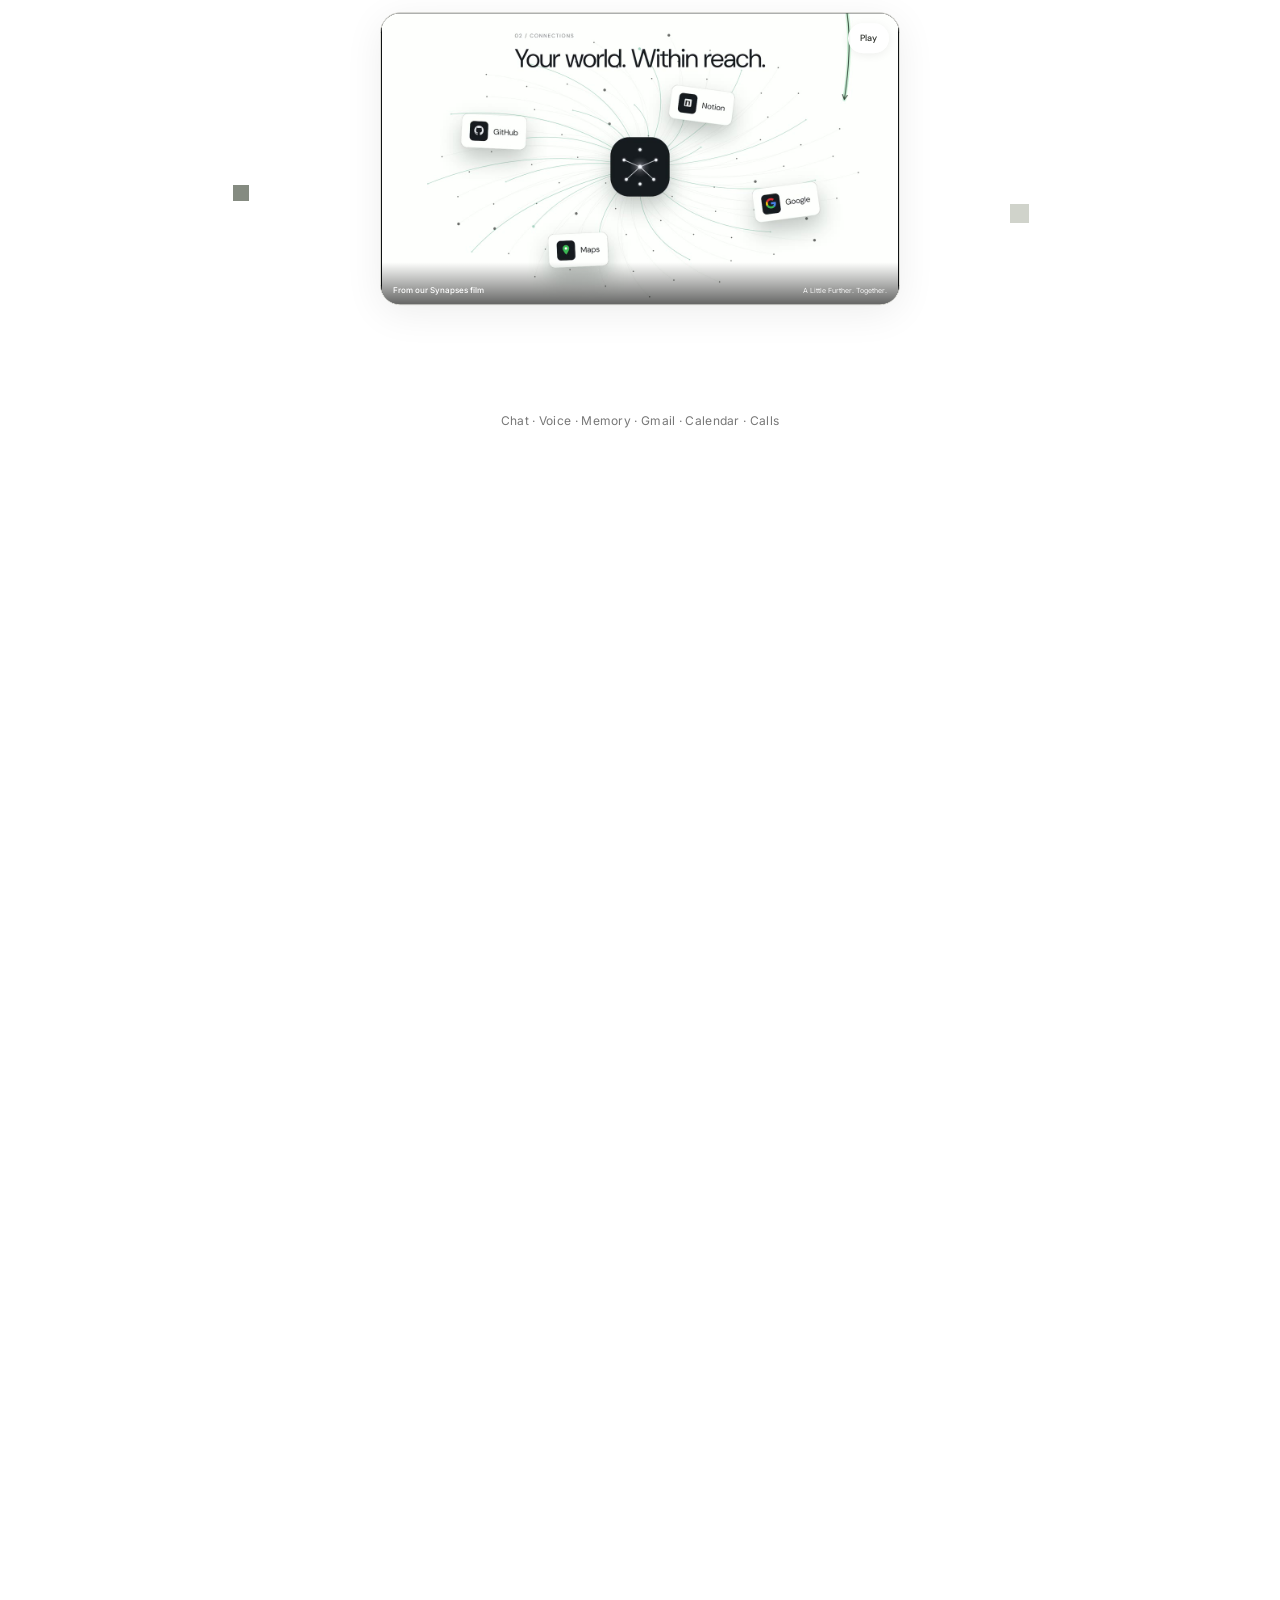
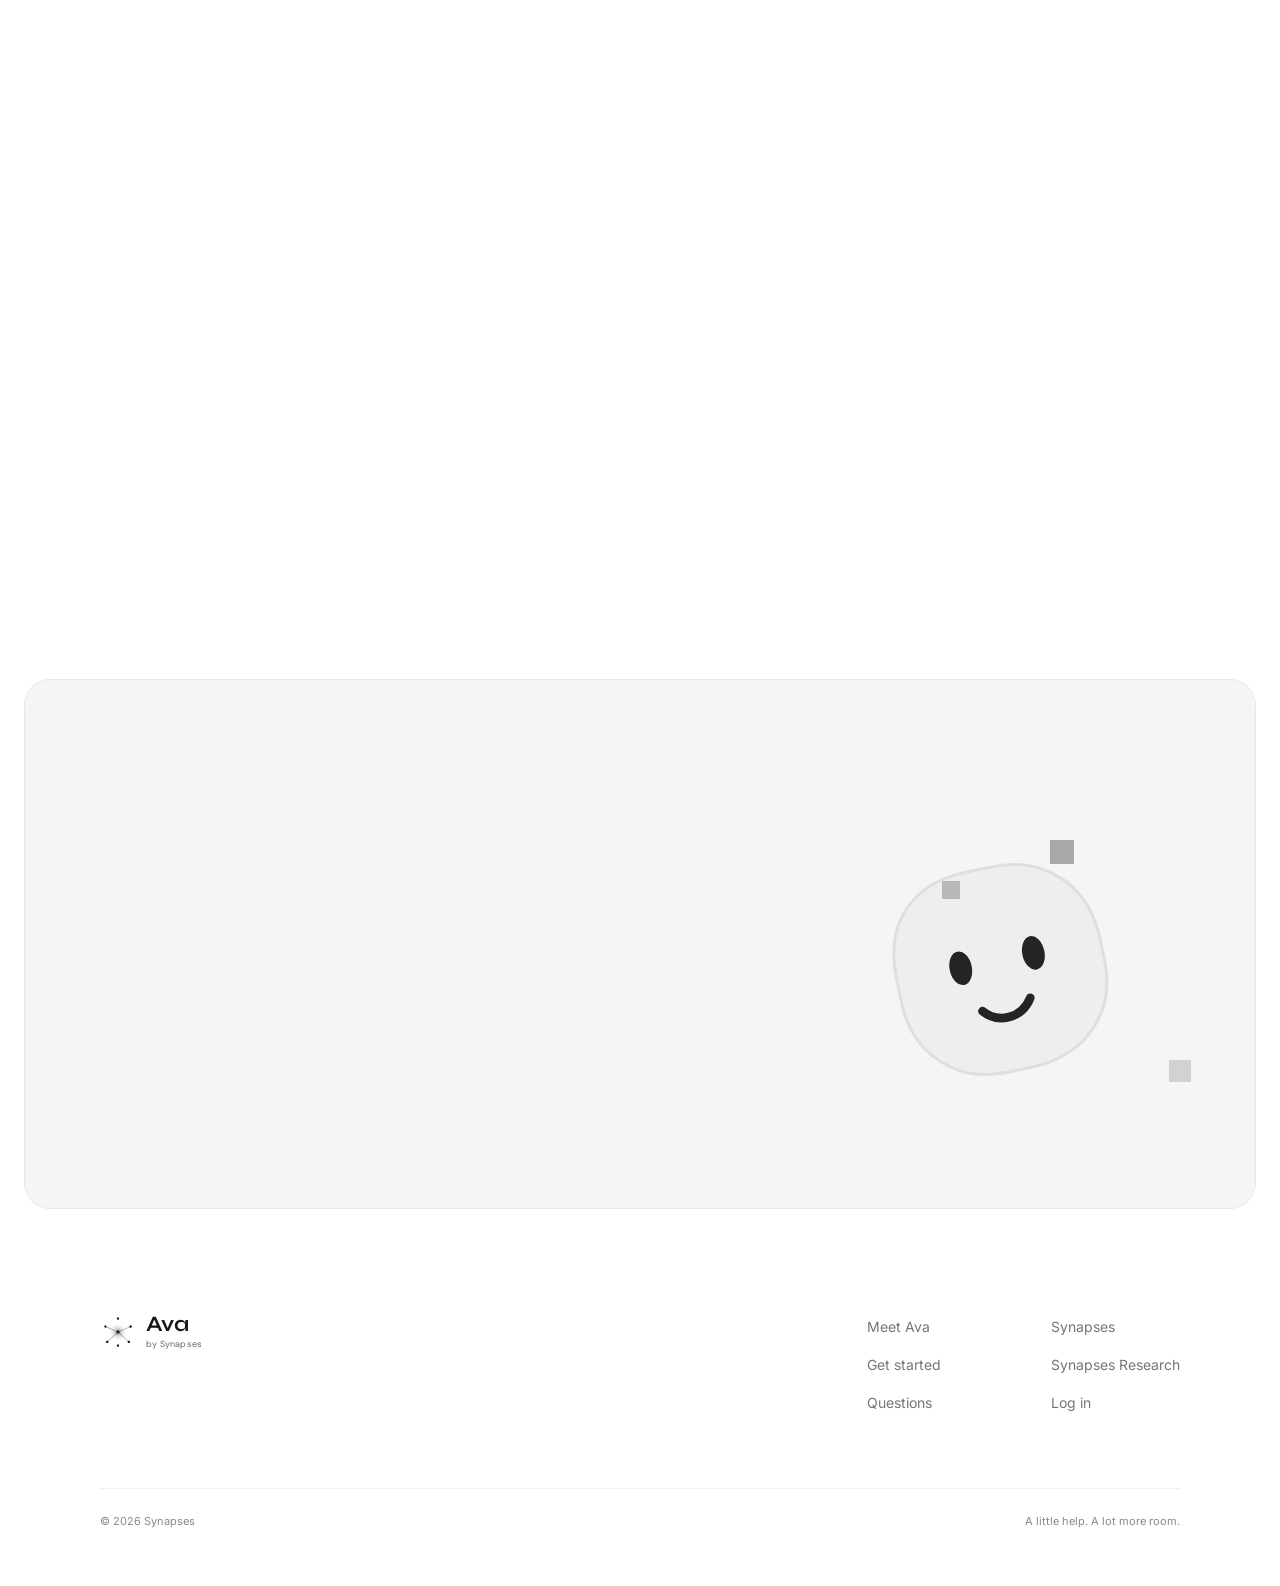
==== commit c05fde54: "Use smaller FAQ text with more compact rows" ====
--- a/index.html
+++ b/index.html
@@ -1,4 +1,4 @@
-<!DOCTYPE html><html lang="en" data-theme="light"><head><meta charset="utf-8"/><meta name="viewport" content="width=device-width,initial-scale=1"/><title>Ava by Synapses — A little help. A lot more room.</title><meta name="description" content="Meet Ava, your personal assistant inside Synapses. A little help with your ideas, conversations, and everyday thinking."/><meta name="theme-color" content="#ffffff"/><link rel="icon" type="image/svg+xml" href="./assets/ava/brand-mark.svg"/><link rel="preload" as="font" href="./assets/syne-latin-400-800.woff2" type="font/woff2" crossorigin/><link rel="preload" as="font" href="./assets/dm-sans-latin-500-600.woff2" type="font/woff2" crossorigin/><link rel="stylesheet" href="./assets/base.css"/><link rel="stylesheet" href="./assets/effects.css"/><link rel="stylesheet" href="./ava.css?v=20261015-faq"/><link rel="stylesheet" href="./media.css"/><link rel="stylesheet" href="./ava-mascot.css"/><link rel="stylesheet" href="./story-media.css"/><script defer src="./ava.js"></script><script defer src="./ava-navigation.js"></script><script defer src="./media.js"></script><script defer src="./story-media.js"></script><script type="module" src="./original-motion.js"></script><script defer src="./source-motion.js"></script><link rel="canonical" href="https://ava.synapses.cloud/">
+<!DOCTYPE html><html lang="en" data-theme="light"><head><meta charset="utf-8"/><meta name="viewport" content="width=device-width,initial-scale=1"/><title>Ava by Synapses — A little help. A lot more room.</title><meta name="description" content="Meet Ava, your personal assistant inside Synapses. A little help with your ideas, conversations, and everyday thinking."/><meta name="theme-color" content="#ffffff"/><link rel="icon" type="image/svg+xml" href="./assets/ava/brand-mark.svg"/><link rel="preload" as="font" href="./assets/syne-latin-400-800.woff2" type="font/woff2" crossorigin/><link rel="preload" as="font" href="./assets/dm-sans-latin-500-600.woff2" type="font/woff2" crossorigin/><link rel="stylesheet" href="./assets/base.css"/><link rel="stylesheet" href="./assets/effects.css"/><link rel="stylesheet" href="./ava.css?v=20261015-compact"/><link rel="stylesheet" href="./media.css"/><link rel="stylesheet" href="./ava-mascot.css"/><link rel="stylesheet" href="./story-media.css"/><script defer src="./ava.js"></script><script defer src="./ava-navigation.js"></script><script defer src="./media.js"></script><script defer src="./story-media.js"></script><script type="module" src="./original-motion.js"></script><script defer src="./source-motion.js"></script><link rel="canonical" href="https://ava.synapses.cloud/">
 </head><body><div class="foyer flex min-h-svh flex-col bg-background font-sans text-foreground"><a href="#main" class="sr-only focus-visible:not-sr-only">Skip to content</a>
 <header class="sticky top-0 z-50 w-full"><div data-frost aria-hidden="true" class="pointer-events-none absolute inset-x-0 top-0 h-22 bg-background/80 backdrop-blur-sm"></div><div class="relative mx-auto flex h-22 items-center justify-between px-6"><a href="#main" class="ava-brand" aria-label="Ava by Synapses, home"><svg class="ava-curl-brand" width="28" height="34" aria-hidden="true" focusable="false" xmlns="http://www.w3.org/2000/svg" viewBox="4 3 60 72" fill="none"><path fill="currentColor" fill-rule="evenodd" clip-rule="evenodd" d="M52 46C52 60 44 69 31 69C17 69 9 60 9 47C9 34 18 25 31 25C38 25 44 28 48 33C51 29 52 24 50 20C48 15 44 13 39 14C35 14 32 16 31 19C31 13 35 9 41 9C50 8 57 15 57 24C57 31 53 38 52 46ZM42 47C42 39 38 34 31 34C23 34 18 39 18 47C18 55 23 60 31 60C38 60 42 55 42 47Z"/></svg><span class="ava-brand-lockup"><span class="ava-brand-name">Ava</span><small class="ava-brand-byline">by Synapses</small></span></a><nav aria-label="Main" class="absolute left-1/2 hidden -translate-x-1/2 lg:block"><div class="relative" data-pill-scope><div data-pill-overlay aria-hidden="true" class="pointer-events-none absolute inset-0 rounded-full bg-secondary/70 transition-[clip-path] duration-260" style="clip-path:inset(0 100% 0 0 round 9999px)"></div><ul class="relative flex items-center gap-1"><li><a data-pill-item aria-current="page" href="#meet" class="ava-nav-link">Meet Ava</a></li><li><a data-pill-item href="#capabilities" class="ava-nav-link">A little more help</a></li><li><a data-pill-item href="#questions" class="ava-nav-link">Questions</a></li></ul></div></nav><div class="flex items-center gap-1"><a href="https://synapses.cloud/index.html?auth=login" class="ava-nav-link max-lg:hidden">Log in</a><a href="https://synapses.cloud/index.html?welcome=preview" class="ava-button ava-button-small">Get started</a><button type="button" class="ava-menu-button lg:hidden" aria-controls="nav-mobile" aria-expanded="false" aria-label="Open menu"><span></span><span></span></button></div></div><nav id="nav-mobile" aria-label="Mobile navigation" hidden class="ava-mobile-nav"><a href="#meet">Meet Ava</a><a href="#capabilities">A little more help</a><a href="#questions">Questions</a><a href="https://synapses.cloud/index.html?auth=login">Log in</a></nav></header>
 <main id="main" tabindex="-1" class="flex-1"><div class="relative"><div data-hero-pin class="z-0"><section data-hero-section data-parallax-scope data-pixel-field class="relative flex min-h-[calc(100svh-var(--spacing-header))] items-center justify-center overflow-hidden px-6 py-16"><div aria-hidden="true" class="absolute inset-0 hidden perspective-distant lg:block"><div data-hero-stage class="absolute inset-0 will-change-transform transform-3d"><span data-parallax="24" data-parallax-x="-5" class="pointer-events-none absolute inset-0 will-change-transform"><span data-hero-scene data-hero-order="0" data-hero-x="-32" data-hero-y="20" class="absolute inset-0 will-change-transform"><span data-hero-depth="12" data-pixel-avoid class="absolute w-[13.6%]" style="left:5.8%;top:24%"><span data-hero-card class="ava-hero-tile pointer-events-auto block"><img src="./assets/synapses-videos/synapses-office-still.jpg" alt="" class="w-full"/></span></span><span data-hero-depth="26" data-pixel-avoid class="ava-floating-doodle" style="left:15.8%;top:17%"><svg xmlns="http://www.w3.org/2000/svg" width="64" height="64" viewBox="0 0 24 24" fill="none" stroke="currentColor" stroke-width="1.5" stroke-linecap="round" stroke-linejoin="round" aria-hidden="true"><rect x="4" y="3" width="16" height="18" rx="3"/><path d="M8 8h8M8 12h8M8 16h5"/></svg></span><span class="absolute" style="left:3.8%;top:19%;width:24px;height:24px"><span data-pixel class="block size-full bg-pixel-green"></span></span></span></span><span data-parallax="-19" data-parallax-x="-3" class="pointer-events-none absolute inset-0 will-change-transform"><span data-hero-scene data-hero-order="1" data-hero-x="-32" data-hero-y="28" class="absolute inset-0 will-change-transform"><span data-hero-depth="12" data-pixel-avoid class="absolute w-[13.6%]" style="left:19.4%;top:70%"><span data-hero-card class="ava-hero-tile pointer-events-auto block"><img src="./assets/synapses-videos/synapses-chat-still.jpg" alt="" class="w-full"/></span></span><span data-hero-depth="26" data-pixel-avoid class="ava-floating-doodle" style="left:29.4%;top:63%"><svg xmlns="http://www.w3.org/2000/svg" width="64" height="64" viewBox="0 0 24 24" fill="none" stroke="currentColor" stroke-width="1.5" stroke-linecap="round" stroke-linejoin="round" aria-hidden="true"><path d="m5 3 4 1 1 5-2 2a15 15 0 0 0 5 5l2-2 5 1 1 4c-1 4-6 3-11-1S1 7 5 3Z"/></svg></span><span class="absolute" style="left:17.4%;top:65%;width:24px;height:24px"><span data-pixel class="block size-full bg-pixel-pink"></span></span></span></span><span data-parallax="16" data-parallax-x="4" class="pointer-events-none absolute inset-0 will-change-transform"><span data-hero-scene data-hero-order="2" data-hero-x="32" data-hero-y="20" class="absolute inset-0 will-change-transform"><span data-hero-depth="12" data-pixel-avoid class="absolute w-[13.6%]" style="left:80.6%;top:10%"><span data-hero-card class="ava-hero-tile pointer-events-auto block"><img src="./assets/synapses-videos/synapses-between-conversations-v67-poster.jpg" alt="" class="w-full"/></span></span><span data-hero-depth="26" data-pixel-avoid class="ava-floating-doodle" style="left:90.6%;top:3%"><svg xmlns="http://www.w3.org/2000/svg" width="64" height="64" viewBox="0 0 24 24" fill="none" stroke="currentColor" stroke-width="1.5" stroke-linecap="round" stroke-linejoin="round" aria-hidden="true"><rect x="3" y="5" width="18" height="16" rx="3"/><path d="M7 3v4M17 3v4M3 10h18M7 14h3M14 14h3M7 18h3"/></svg></span><span class="absolute" style="left:78.6%;top:5%;width:24px;height:24px"><span data-pixel class="block size-full bg-pixel-orange"></span></span></span></span><span data-parallax="-29" data-parallax-x="6" class="pointer-events-none absolute inset-0 will-change-transform"><span data-hero-scene data-hero-order="3" data-hero-x="32" data-hero-y="28" class="absolute inset-0 will-change-transform"><span data-hero-depth="12" data-pixel-avoid class="absolute w-[13.6%]" style="left:73.2%;top:69%"><span data-hero-card class="ava-hero-tile pointer-events-auto block"><img src="./assets/synapses-videos/synapses-notes-still.jpg" alt="" class="w-full"/></span></span><span data-hero-depth="26" data-pixel-avoid class="ava-floating-doodle" style="left:83.2%;top:62%"><svg xmlns="http://www.w3.org/2000/svg" width="64" height="64" viewBox="0 0 24 24" fill="none" stroke="currentColor" stroke-width="1.5" stroke-linecap="round" stroke-linejoin="round" aria-hidden="true"><rect x="3" y="5" width="18" height="14" rx="3"/><path d="m4 7 8 6 8-6"/></svg></span><span class="absolute" style="left:71.2%;top:64%;width:24px;height:24px"><span data-pixel class="block size-full bg-pixel-yellow"></span></span></span></span></div></div><div data-pixel-avoid class="relative mx-auto flex max-w-3xl flex-col items-center gap-10 text-center"><div data-hero-mark class="ava-hero-mark"><svg width="60" height="60" xmlns="http://www.w3.org/2000/svg" class="ava-loop-mascot" data-ava-character="neutral-placeholder" data-state="listen" viewBox="26 19 84 84" fill="none" role="img" aria-label="Ava preview character"><g class="ava-loop-body"><path d="M34 57c0-18 11-29 29-29h8c18 0 30 12 30 30v7c0 17-12 29-30 29h-8C46 94 34 82 34 65Z" fill="#f2eee5" stroke="#e1dfd6" stroke-width="1"/><g class="ava-loop-look" fill="#242420"><ellipse class="ava-loop-eye" cx="55" cy="58" rx="3.6" ry="5.5"/><ellipse class="ava-loop-eye" cx="79" cy="58" rx="3.6" ry="5.5"/></g><path class="ava-loop-smile" d="M59 73c4 5 12 5 16-1" stroke="#242420" stroke-width="2.8" stroke-linecap="round"/></g></svg>
--- a/ava.css
+++ b/ava.css
@@ -19,6 +19,9 @@
 .ava-demo-wordmark small{font:400 9px/1.3 'DM Sans',sans-serif;letter-spacing:.2px;color:#92918a}
 
 /* Lighter FAQ typography; keep the questions easy to scan. */
-#questions>h2{font-weight:500}
-#questions .ava-faq-summary{font-size:clamp(20px,2.2vw,26px);font-weight:400;line-height:1.35;letter-spacing:-.02em}
-#questions .ava-faq-summary>span:first-child{font-size:16px;font-weight:400;letter-spacing:0;color:#999}
+#questions>h2{font-size:clamp(27px,3vw,32px);font-weight:500;line-height:1.2}
+#questions .ava-faq-summary{font-size:clamp(18px,1.6vw,20px);font-weight:400;line-height:1.35;letter-spacing:-.02em}
+#questions .ava-faq-summary>span:first-child{font-size:14px;font-weight:400;letter-spacing:0;color:#999}
+
+#questions .ava-faq-summary{padding-top:28px;padding-bottom:28px}
+@media(max-width:639px){#questions .ava-faq-summary{padding-top:23px;padding-bottom:23px}}
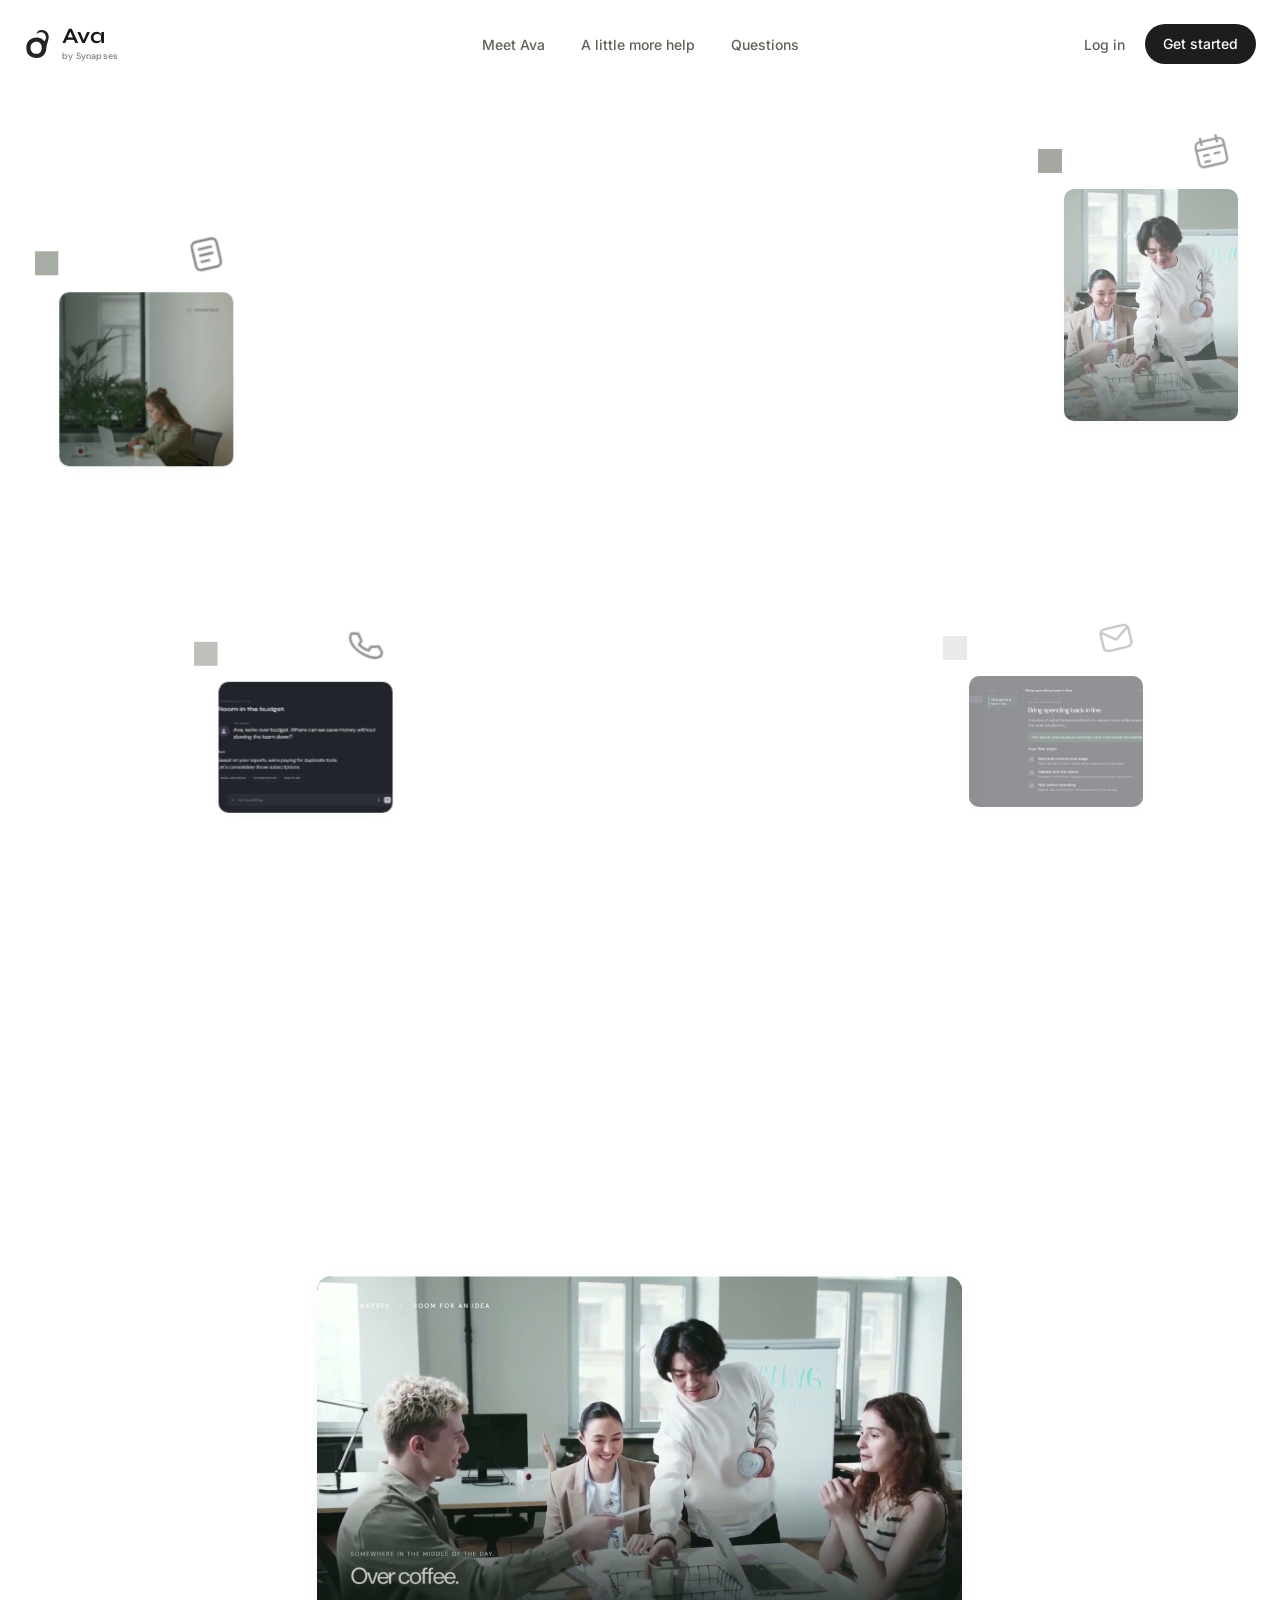
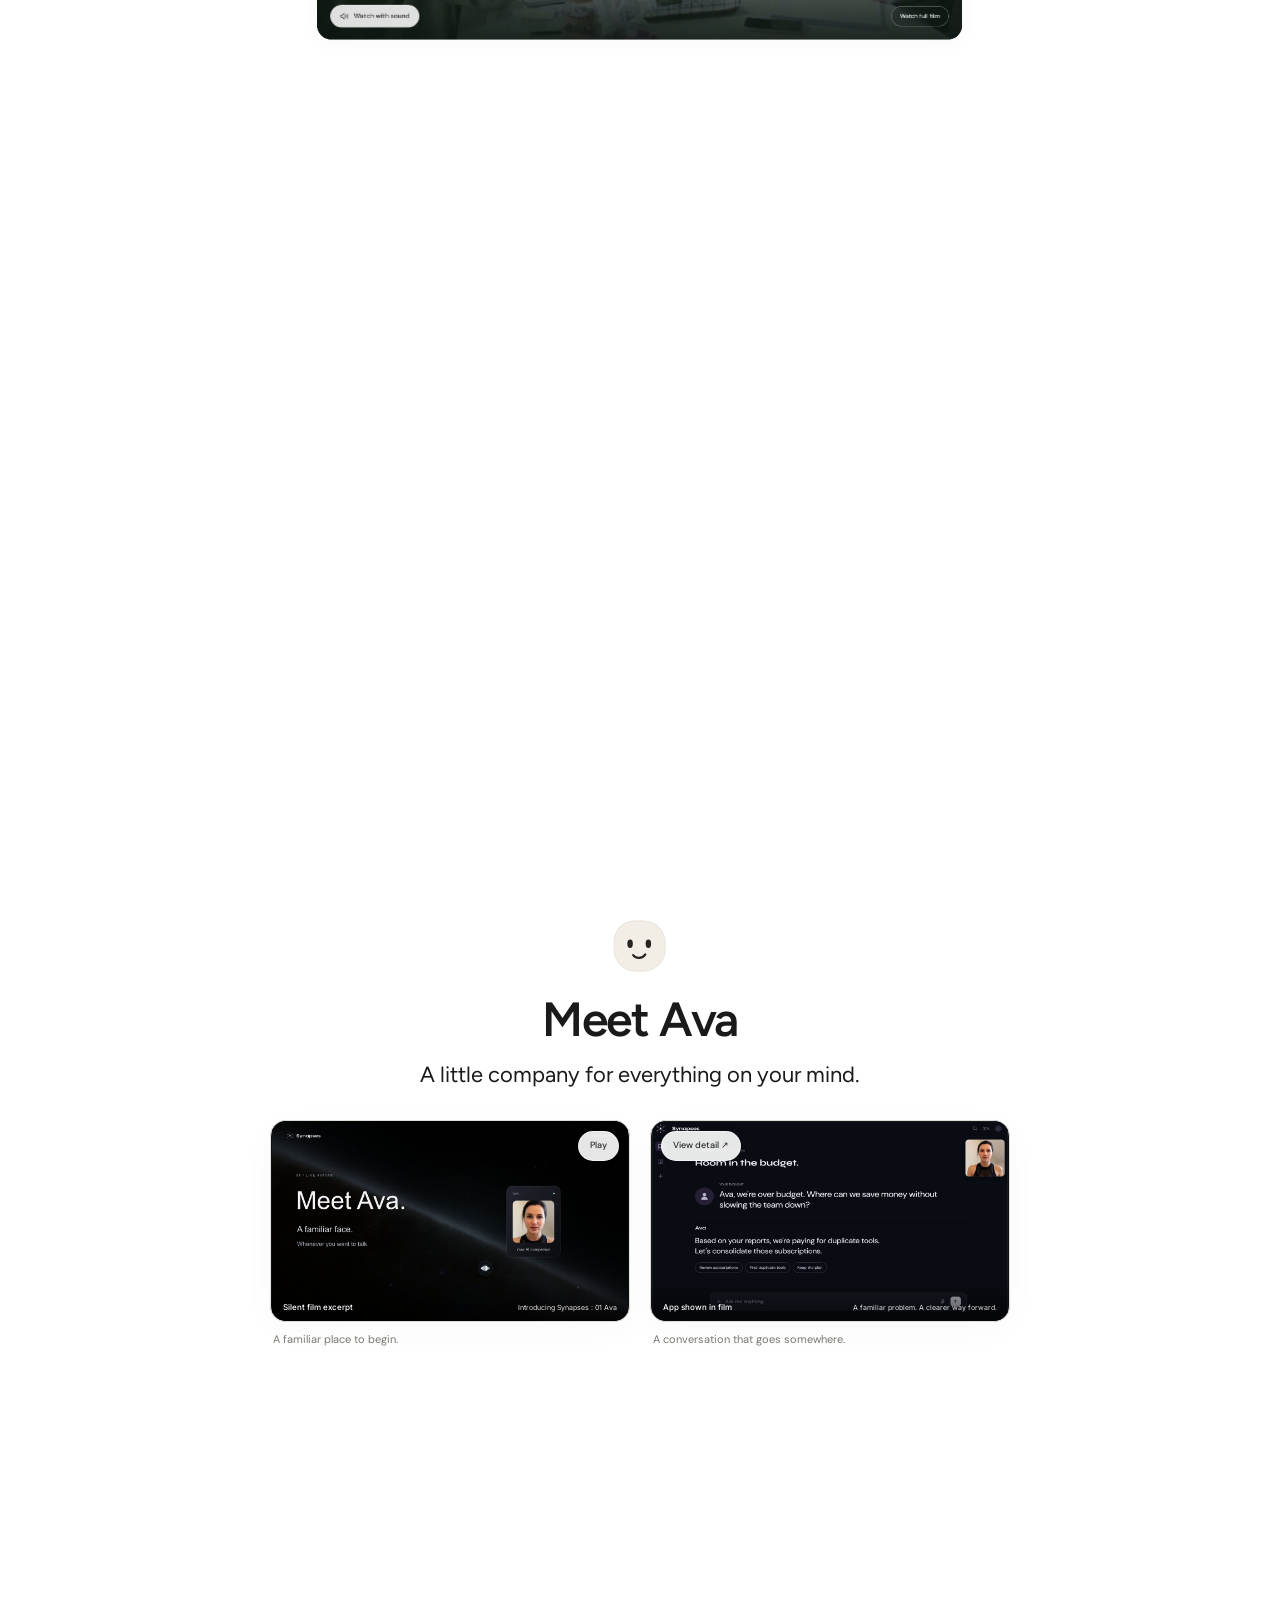
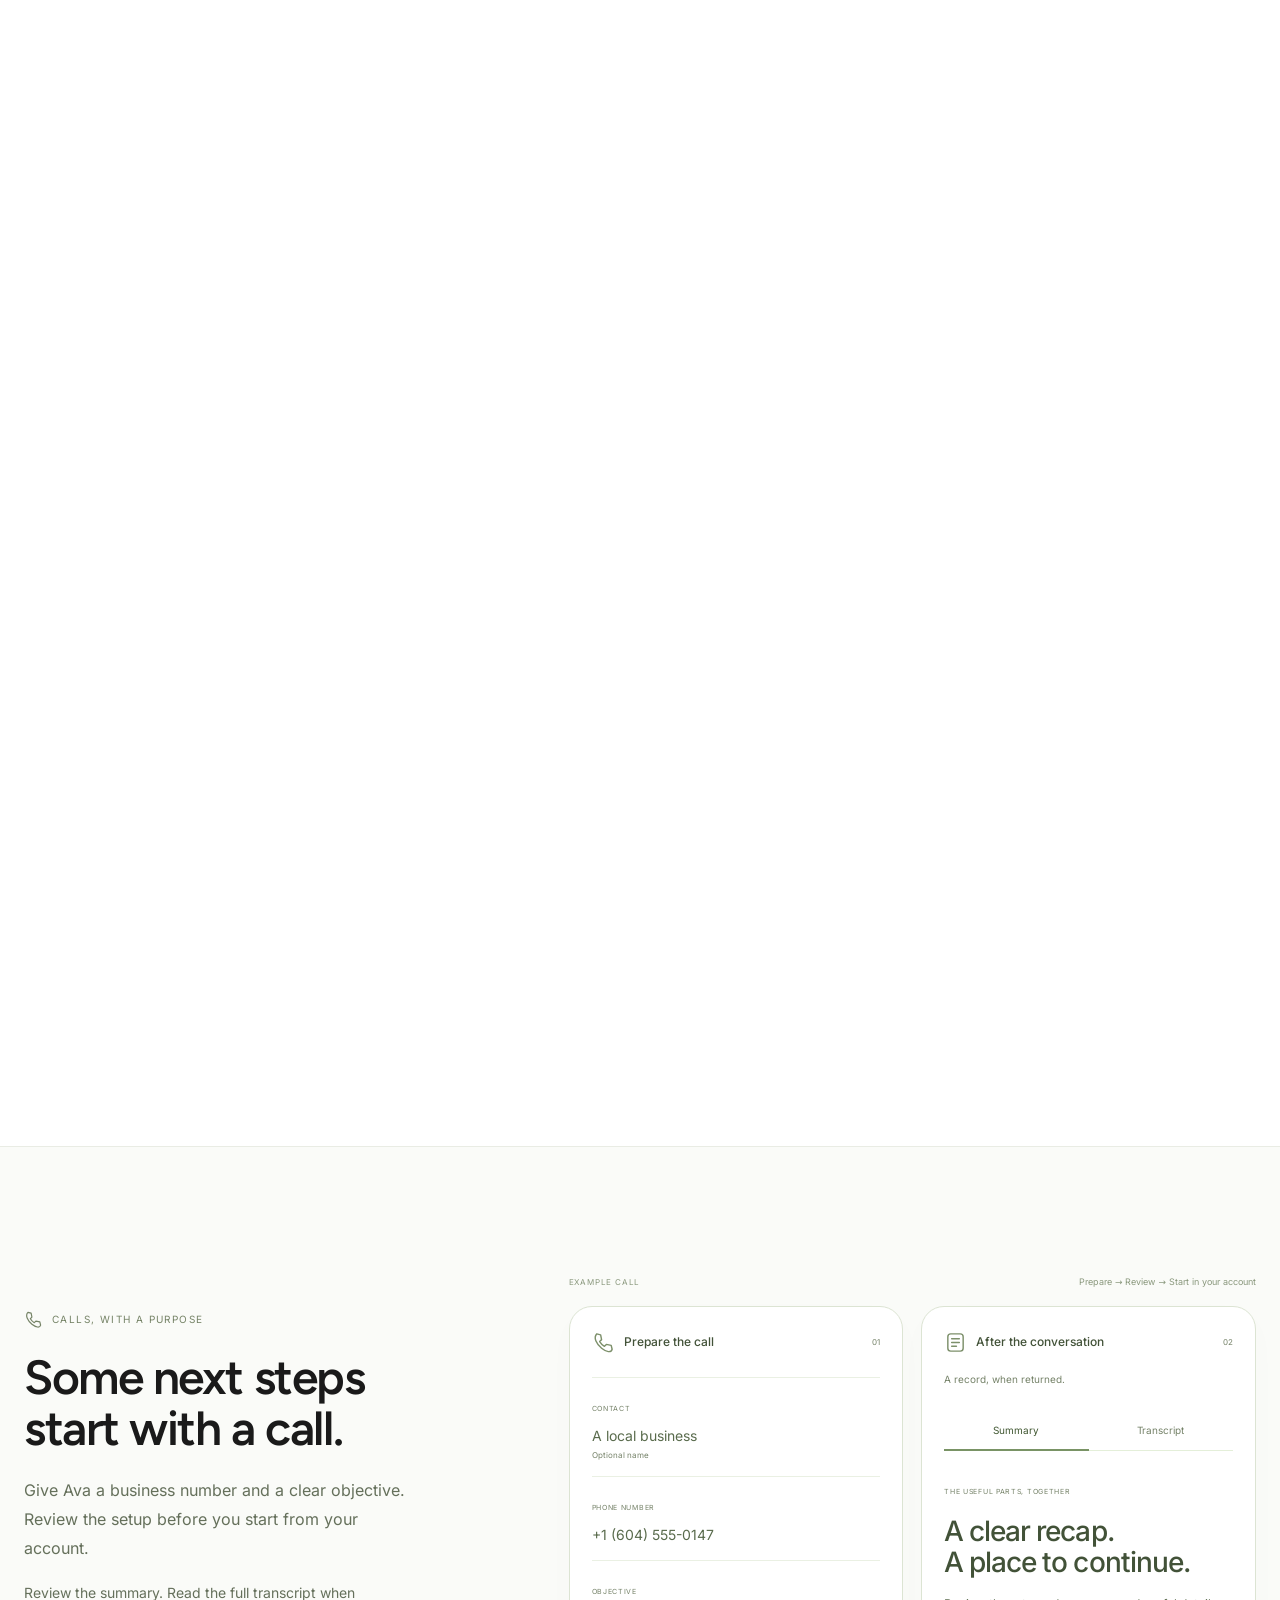
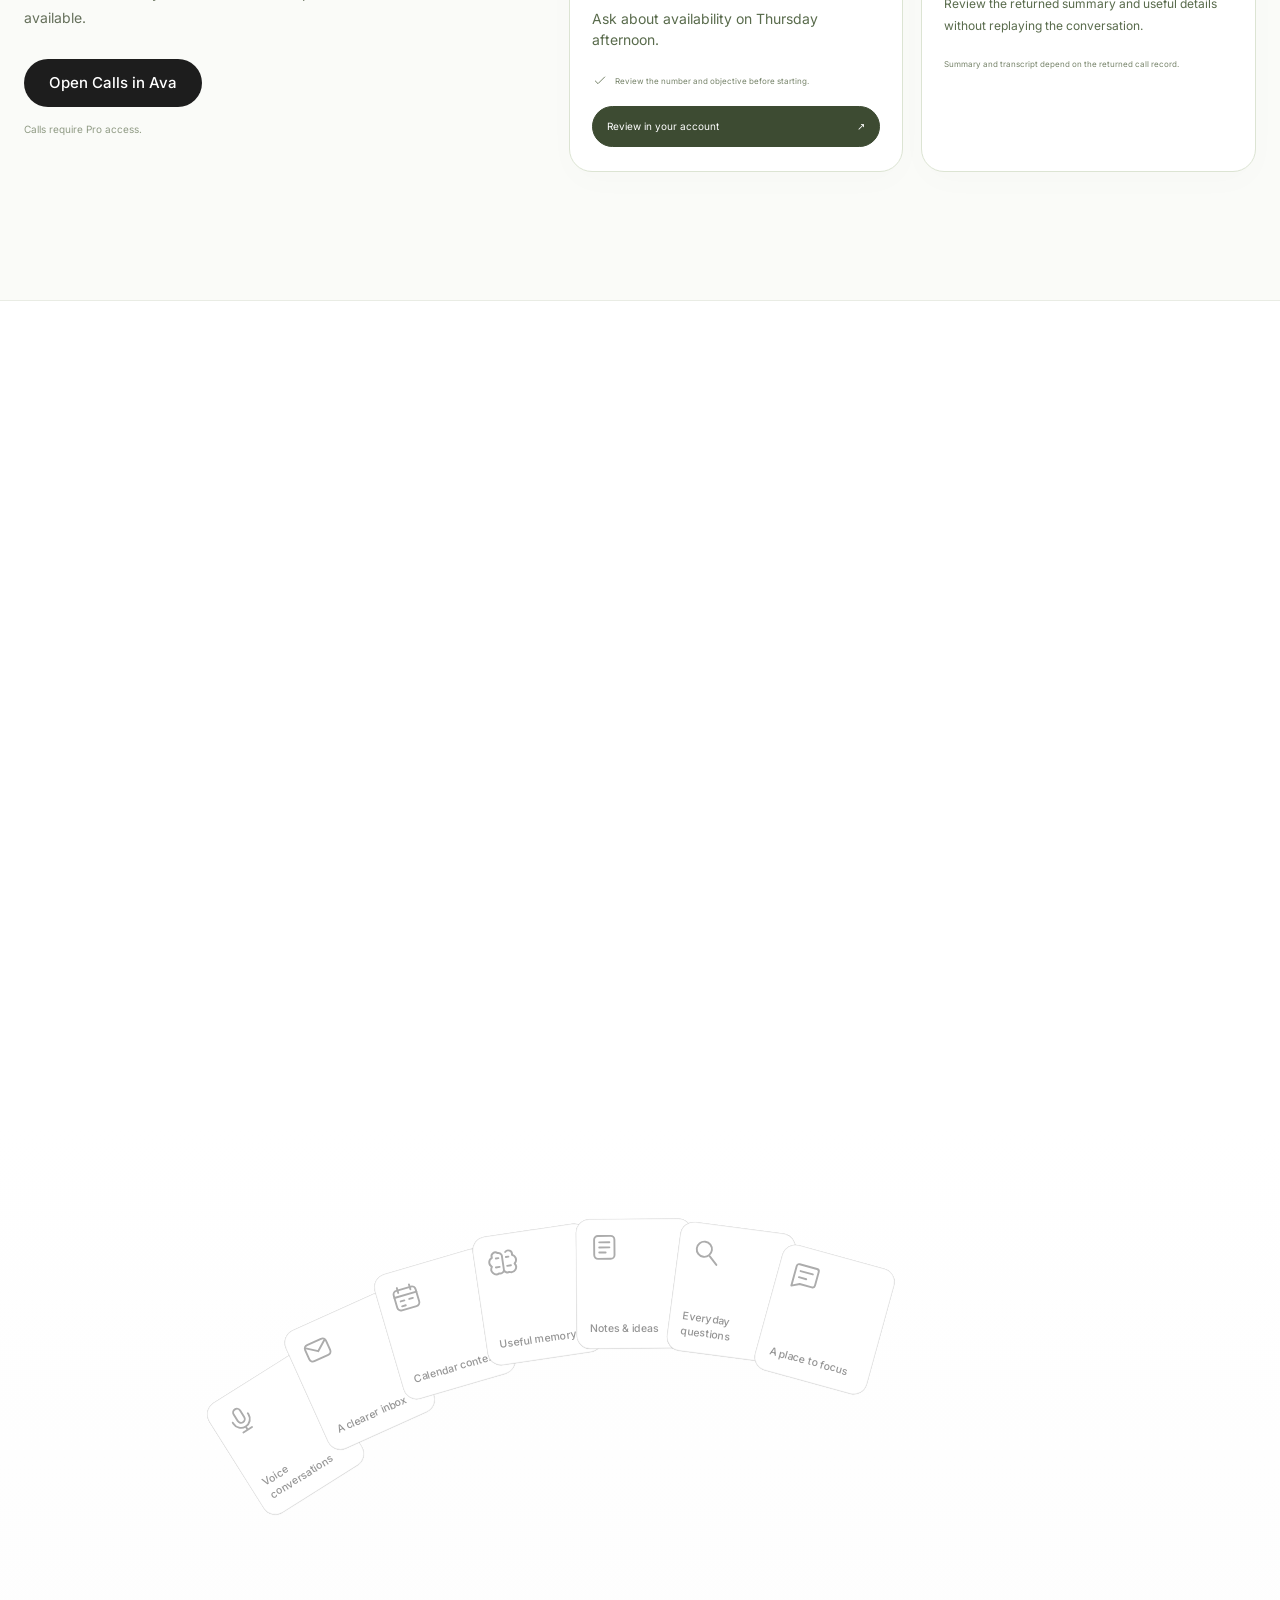
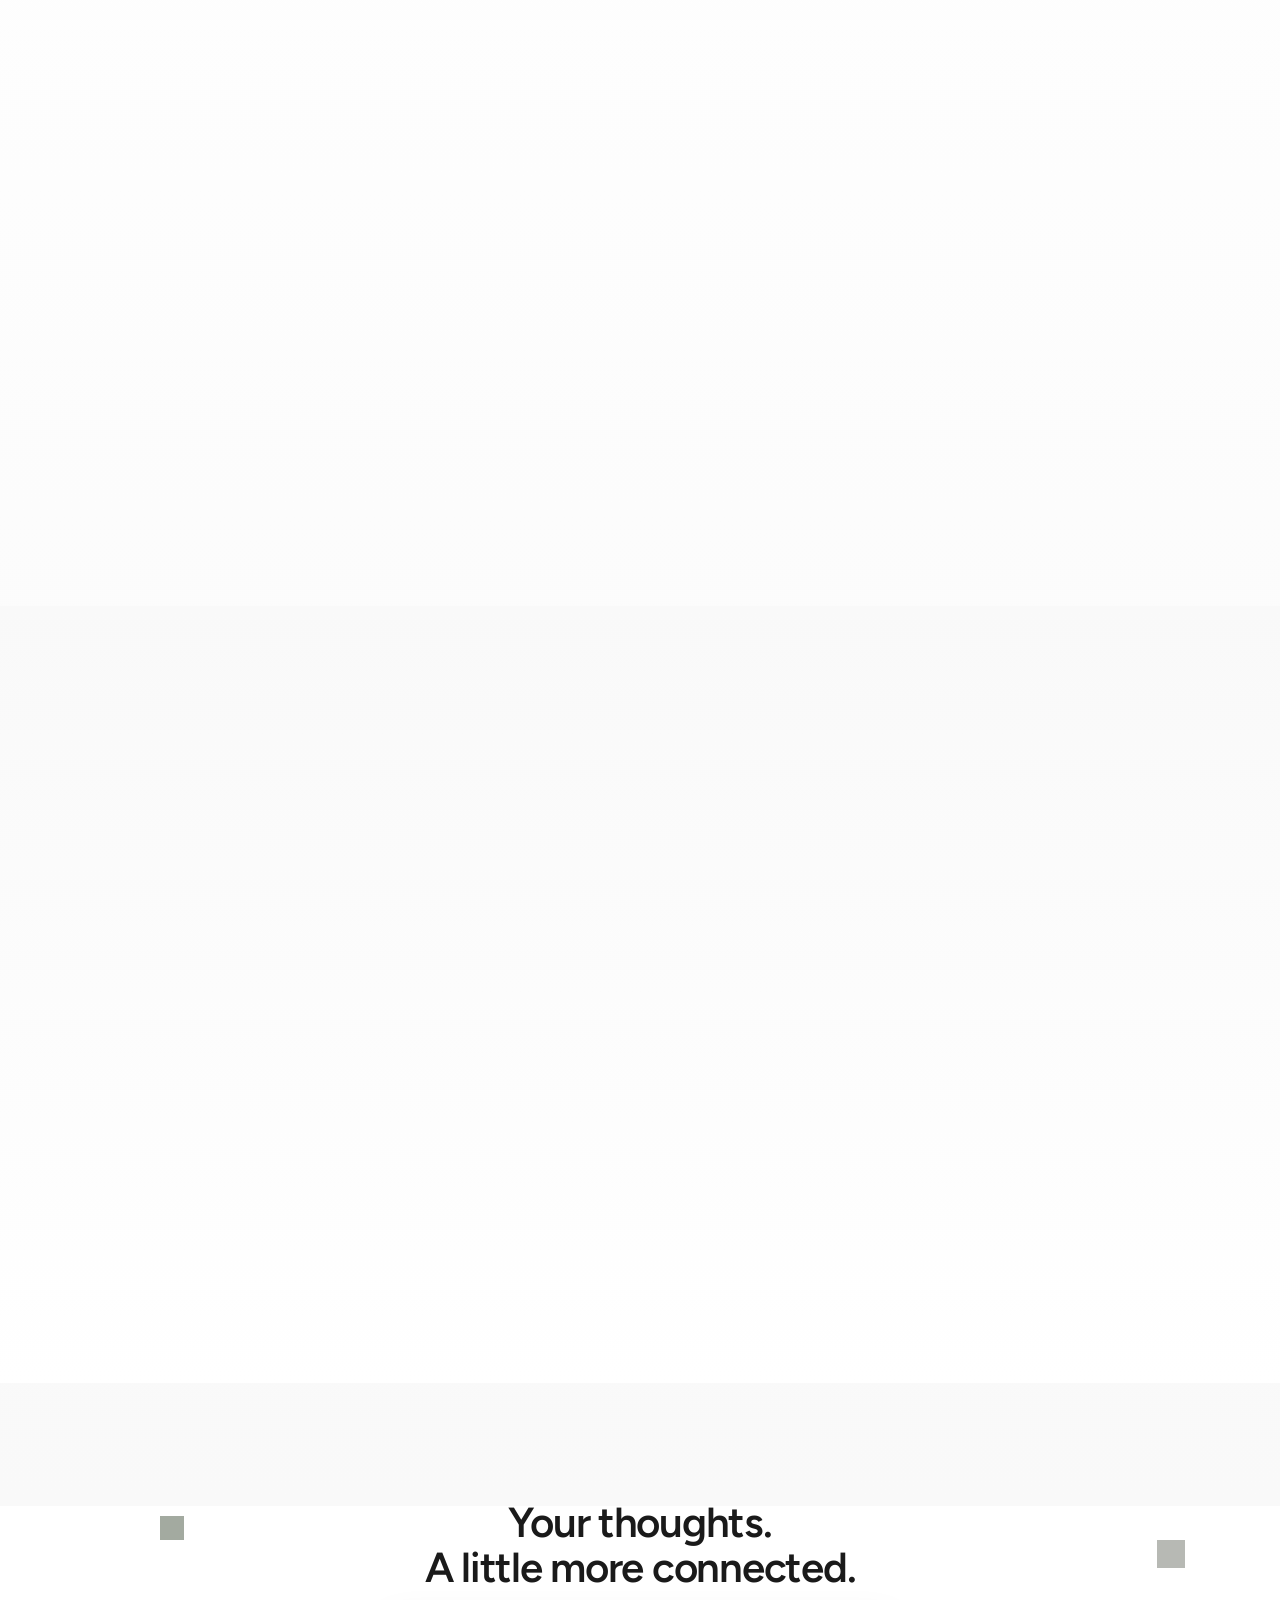
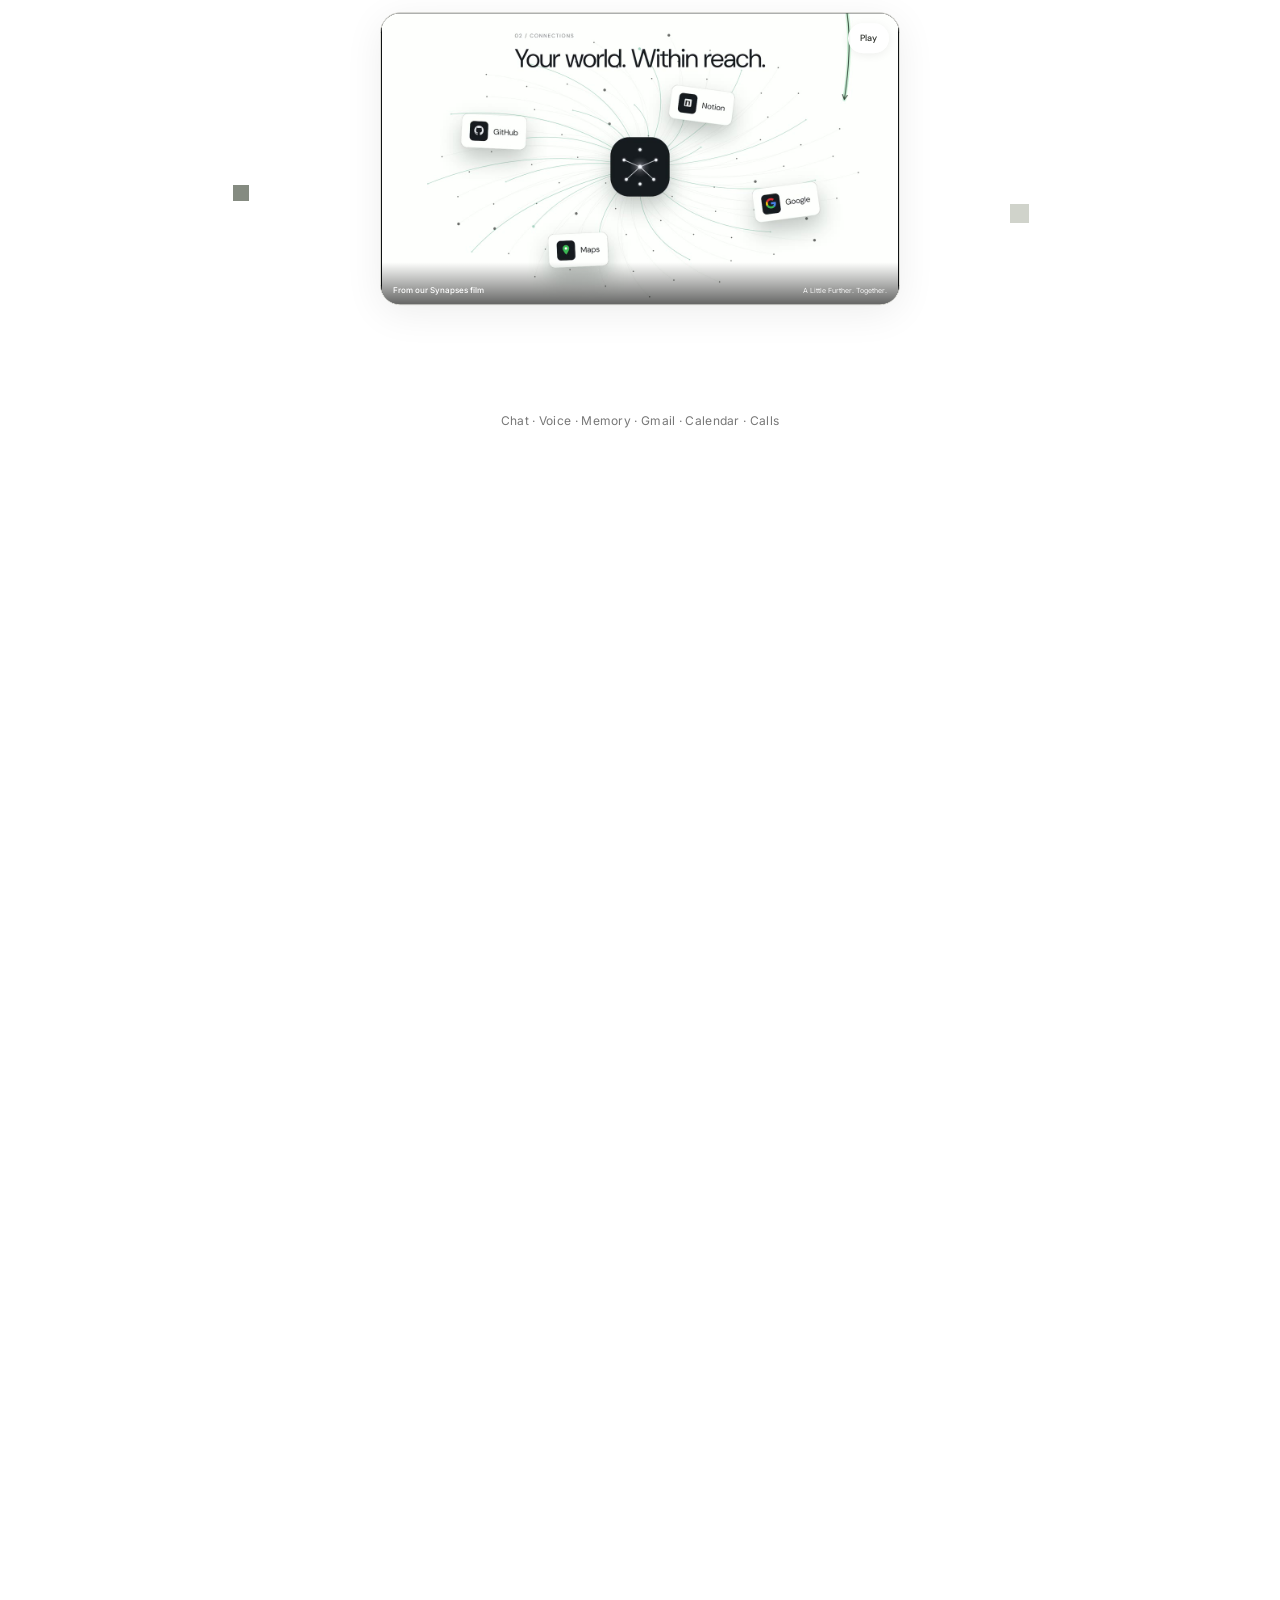
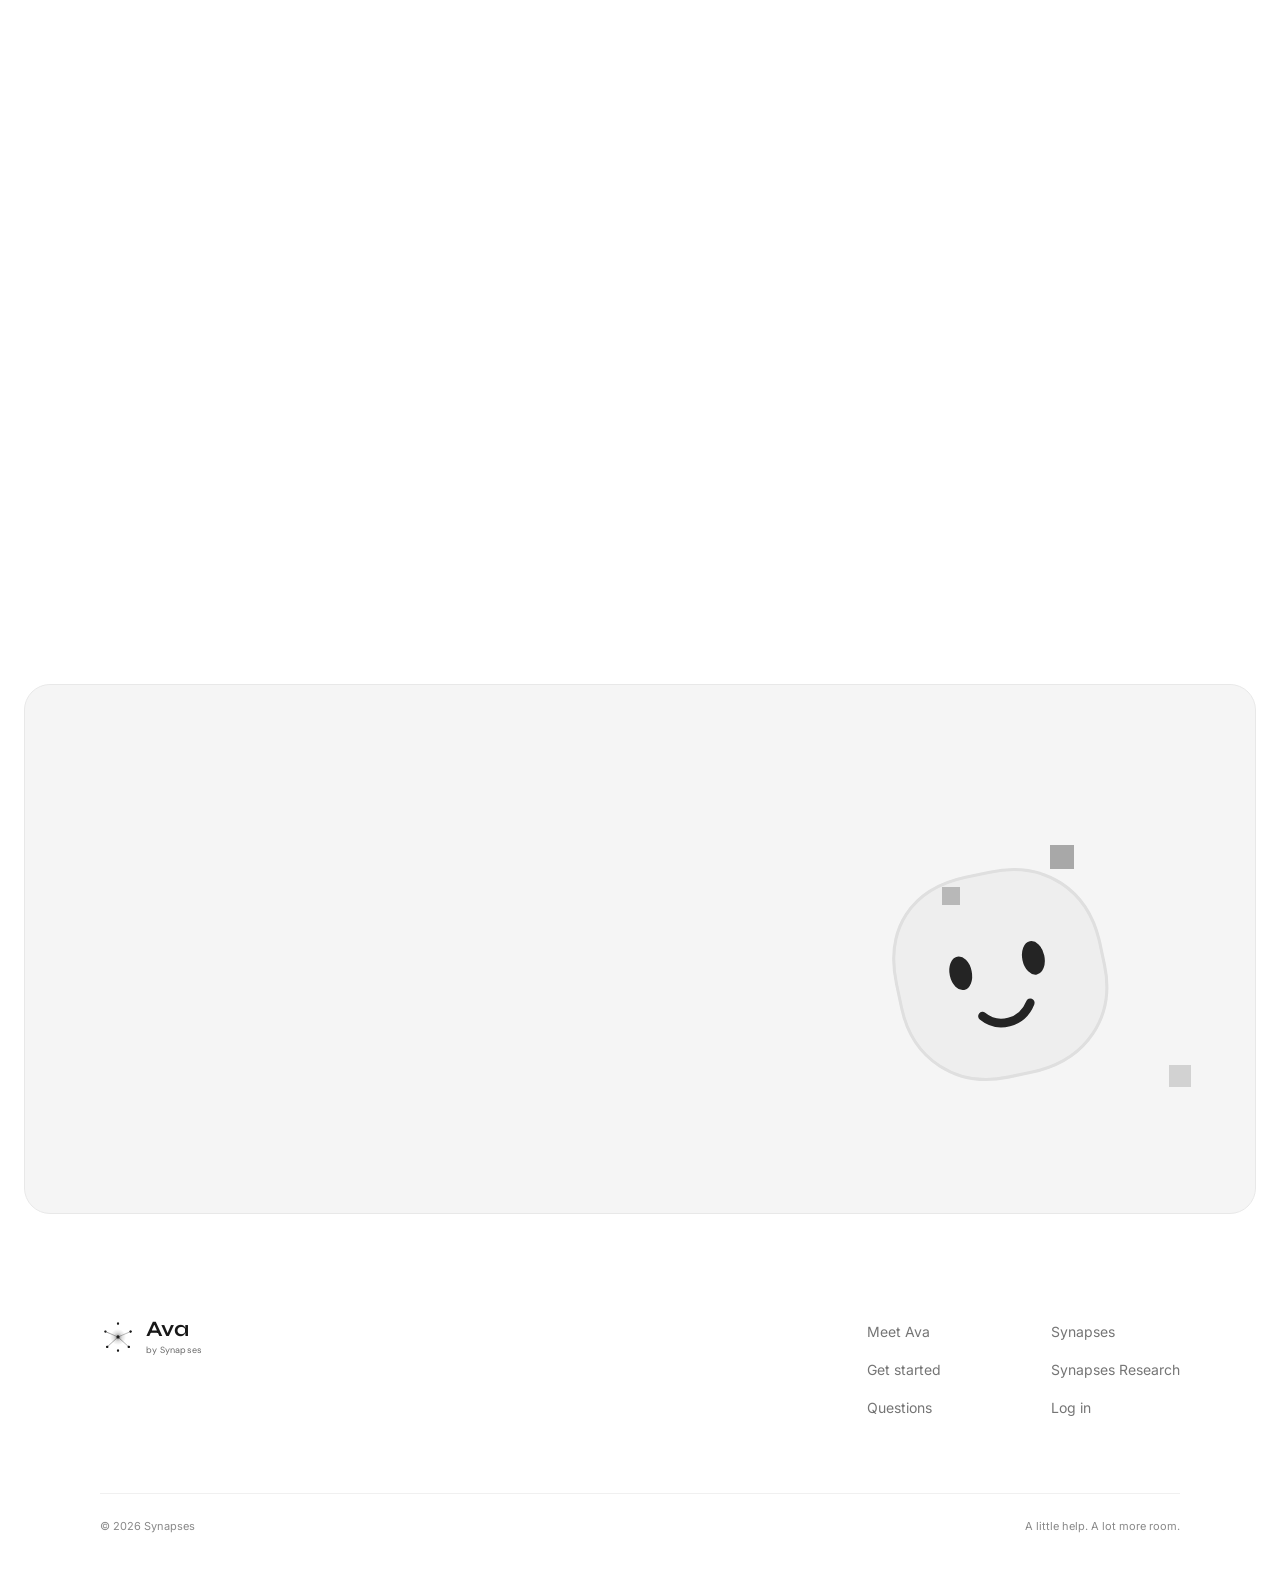
==== commit 3f9459b8: "Use regular DM Sans throughout the FAQ" ====
--- a/index.html
+++ b/index.html
@@ -1,4 +1,4 @@
-<!DOCTYPE html><html lang="en" data-theme="light"><head><meta charset="utf-8"/><meta name="viewport" content="width=device-width,initial-scale=1"/><title>Ava by Synapses — A little help. A lot more room.</title><meta name="description" content="Meet Ava, your personal assistant inside Synapses. A little help with your ideas, conversations, and everyday thinking."/><meta name="theme-color" content="#ffffff"/><link rel="icon" type="image/svg+xml" href="./assets/ava/brand-mark.svg"/><link rel="preload" as="font" href="./assets/syne-latin-400-800.woff2" type="font/woff2" crossorigin/><link rel="preload" as="font" href="./assets/dm-sans-latin-500-600.woff2" type="font/woff2" crossorigin/><link rel="stylesheet" href="./assets/base.css"/><link rel="stylesheet" href="./assets/effects.css"/><link rel="stylesheet" href="./ava.css?v=20261015-compact"/><link rel="stylesheet" href="./media.css"/><link rel="stylesheet" href="./ava-mascot.css"/><link rel="stylesheet" href="./story-media.css"/><script defer src="./ava.js"></script><script defer src="./ava-navigation.js"></script><script defer src="./media.js"></script><script defer src="./story-media.js"></script><script type="module" src="./original-motion.js"></script><script defer src="./source-motion.js"></script><link rel="canonical" href="https://ava.synapses.cloud/">
+<!DOCTYPE html><html lang="en" data-theme="light"><head><meta charset="utf-8"/><meta name="viewport" content="width=device-width,initial-scale=1"/><title>Ava by Synapses — A little help. A lot more room.</title><meta name="description" content="Meet Ava, your personal assistant inside Synapses. A little help with your ideas, conversations, and everyday thinking."/><meta name="theme-color" content="#ffffff"/><link rel="icon" type="image/svg+xml" href="./assets/ava/brand-mark.svg"/><link rel="preload" as="font" href="./assets/syne-latin-400-800.woff2" type="font/woff2" crossorigin/><link rel="preload" as="font" href="./assets/dm-sans-latin-500-600.woff2" type="font/woff2" crossorigin/><link rel="stylesheet" href="./assets/base.css"/><link rel="stylesheet" href="./assets/effects.css"/><link rel="stylesheet" href="./ava.css?v=20261015-dm-sans"/><link rel="stylesheet" href="./media.css"/><link rel="stylesheet" href="./ava-mascot.css"/><link rel="stylesheet" href="./story-media.css"/><script defer src="./ava.js"></script><script defer src="./ava-navigation.js"></script><script defer src="./media.js"></script><script defer src="./story-media.js"></script><script type="module" src="./original-motion.js"></script><script defer src="./source-motion.js"></script><link rel="canonical" href="https://ava.synapses.cloud/">
 </head><body><div class="foyer flex min-h-svh flex-col bg-background font-sans text-foreground"><a href="#main" class="sr-only focus-visible:not-sr-only">Skip to content</a>
 <header class="sticky top-0 z-50 w-full"><div data-frost aria-hidden="true" class="pointer-events-none absolute inset-x-0 top-0 h-22 bg-background/80 backdrop-blur-sm"></div><div class="relative mx-auto flex h-22 items-center justify-between px-6"><a href="#main" class="ava-brand" aria-label="Ava by Synapses, home"><svg class="ava-curl-brand" width="28" height="34" aria-hidden="true" focusable="false" xmlns="http://www.w3.org/2000/svg" viewBox="4 3 60 72" fill="none"><path fill="currentColor" fill-rule="evenodd" clip-rule="evenodd" d="M52 46C52 60 44 69 31 69C17 69 9 60 9 47C9 34 18 25 31 25C38 25 44 28 48 33C51 29 52 24 50 20C48 15 44 13 39 14C35 14 32 16 31 19C31 13 35 9 41 9C50 8 57 15 57 24C57 31 53 38 52 46ZM42 47C42 39 38 34 31 34C23 34 18 39 18 47C18 55 23 60 31 60C38 60 42 55 42 47Z"/></svg><span class="ava-brand-lockup"><span class="ava-brand-name">Ava</span><small class="ava-brand-byline">by Synapses</small></span></a><nav aria-label="Main" class="absolute left-1/2 hidden -translate-x-1/2 lg:block"><div class="relative" data-pill-scope><div data-pill-overlay aria-hidden="true" class="pointer-events-none absolute inset-0 rounded-full bg-secondary/70 transition-[clip-path] duration-260" style="clip-path:inset(0 100% 0 0 round 9999px)"></div><ul class="relative flex items-center gap-1"><li><a data-pill-item aria-current="page" href="#meet" class="ava-nav-link">Meet Ava</a></li><li><a data-pill-item href="#capabilities" class="ava-nav-link">A little more help</a></li><li><a data-pill-item href="#questions" class="ava-nav-link">Questions</a></li></ul></div></nav><div class="flex items-center gap-1"><a href="https://synapses.cloud/index.html?auth=login" class="ava-nav-link max-lg:hidden">Log in</a><a href="https://synapses.cloud/index.html?welcome=preview" class="ava-button ava-button-small">Get started</a><button type="button" class="ava-menu-button lg:hidden" aria-controls="nav-mobile" aria-expanded="false" aria-label="Open menu"><span></span><span></span></button></div></div><nav id="nav-mobile" aria-label="Mobile navigation" hidden class="ava-mobile-nav"><a href="#meet">Meet Ava</a><a href="#capabilities">A little more help</a><a href="#questions">Questions</a><a href="https://synapses.cloud/index.html?auth=login">Log in</a></nav></header>
 <main id="main" tabindex="-1" class="flex-1"><div class="relative"><div data-hero-pin class="z-0"><section data-hero-section data-parallax-scope data-pixel-field class="relative flex min-h-[calc(100svh-var(--spacing-header))] items-center justify-center overflow-hidden px-6 py-16"><div aria-hidden="true" class="absolute inset-0 hidden perspective-distant lg:block"><div data-hero-stage class="absolute inset-0 will-change-transform transform-3d"><span data-parallax="24" data-parallax-x="-5" class="pointer-events-none absolute inset-0 will-change-transform"><span data-hero-scene data-hero-order="0" data-hero-x="-32" data-hero-y="20" class="absolute inset-0 will-change-transform"><span data-hero-depth="12" data-pixel-avoid class="absolute w-[13.6%]" style="left:5.8%;top:24%"><span data-hero-card class="ava-hero-tile pointer-events-auto block"><img src="./assets/synapses-videos/synapses-office-still.jpg" alt="" class="w-full"/></span></span><span data-hero-depth="26" data-pixel-avoid class="ava-floating-doodle" style="left:15.8%;top:17%"><svg xmlns="http://www.w3.org/2000/svg" width="64" height="64" viewBox="0 0 24 24" fill="none" stroke="currentColor" stroke-width="1.5" stroke-linecap="round" stroke-linejoin="round" aria-hidden="true"><rect x="4" y="3" width="16" height="18" rx="3"/><path d="M8 8h8M8 12h8M8 16h5"/></svg></span><span class="absolute" style="left:3.8%;top:19%;width:24px;height:24px"><span data-pixel class="block size-full bg-pixel-green"></span></span></span></span><span data-parallax="-19" data-parallax-x="-3" class="pointer-events-none absolute inset-0 will-change-transform"><span data-hero-scene data-hero-order="1" data-hero-x="-32" data-hero-y="28" class="absolute inset-0 will-change-transform"><span data-hero-depth="12" data-pixel-avoid class="absolute w-[13.6%]" style="left:19.4%;top:70%"><span data-hero-card class="ava-hero-tile pointer-events-auto block"><img src="./assets/synapses-videos/synapses-chat-still.jpg" alt="" class="w-full"/></span></span><span data-hero-depth="26" data-pixel-avoid class="ava-floating-doodle" style="left:29.4%;top:63%"><svg xmlns="http://www.w3.org/2000/svg" width="64" height="64" viewBox="0 0 24 24" fill="none" stroke="currentColor" stroke-width="1.5" stroke-linecap="round" stroke-linejoin="round" aria-hidden="true"><path d="m5 3 4 1 1 5-2 2a15 15 0 0 0 5 5l2-2 5 1 1 4c-1 4-6 3-11-1S1 7 5 3Z"/></svg></span><span class="absolute" style="left:17.4%;top:65%;width:24px;height:24px"><span data-pixel class="block size-full bg-pixel-pink"></span></span></span></span><span data-parallax="16" data-parallax-x="4" class="pointer-events-none absolute inset-0 will-change-transform"><span data-hero-scene data-hero-order="2" data-hero-x="32" data-hero-y="20" class="absolute inset-0 will-change-transform"><span data-hero-depth="12" data-pixel-avoid class="absolute w-[13.6%]" style="left:80.6%;top:10%"><span data-hero-card class="ava-hero-tile pointer-events-auto block"><img src="./assets/synapses-videos/synapses-between-conversations-v67-poster.jpg" alt="" class="w-full"/></span></span><span data-hero-depth="26" data-pixel-avoid class="ava-floating-doodle" style="left:90.6%;top:3%"><svg xmlns="http://www.w3.org/2000/svg" width="64" height="64" viewBox="0 0 24 24" fill="none" stroke="currentColor" stroke-width="1.5" stroke-linecap="round" stroke-linejoin="round" aria-hidden="true"><rect x="3" y="5" width="18" height="16" rx="3"/><path d="M7 3v4M17 3v4M3 10h18M7 14h3M14 14h3M7 18h3"/></svg></span><span class="absolute" style="left:78.6%;top:5%;width:24px;height:24px"><span data-pixel class="block size-full bg-pixel-orange"></span></span></span></span><span data-parallax="-29" data-parallax-x="6" class="pointer-events-none absolute inset-0 will-change-transform"><span data-hero-scene data-hero-order="3" data-hero-x="32" data-hero-y="28" class="absolute inset-0 will-change-transform"><span data-hero-depth="12" data-pixel-avoid class="absolute w-[13.6%]" style="left:73.2%;top:69%"><span data-hero-card class="ava-hero-tile pointer-events-auto block"><img src="./assets/synapses-videos/synapses-notes-still.jpg" alt="" class="w-full"/></span></span><span data-hero-depth="26" data-pixel-avoid class="ava-floating-doodle" style="left:83.2%;top:62%"><svg xmlns="http://www.w3.org/2000/svg" width="64" height="64" viewBox="0 0 24 24" fill="none" stroke="currentColor" stroke-width="1.5" stroke-linecap="round" stroke-linejoin="round" aria-hidden="true"><rect x="3" y="5" width="18" height="14" rx="3"/><path d="m4 7 8 6 8-6"/></svg></span><span class="absolute" style="left:71.2%;top:64%;width:24px;height:24px"><span data-pixel class="block size-full bg-pixel-yellow"></span></span></span></span></div></div><div data-pixel-avoid class="relative mx-auto flex max-w-3xl flex-col items-center gap-10 text-center"><div data-hero-mark class="ava-hero-mark"><svg width="60" height="60" xmlns="http://www.w3.org/2000/svg" class="ava-loop-mascot" data-ava-character="neutral-placeholder" data-state="listen" viewBox="26 19 84 84" fill="none" role="img" aria-label="Ava preview character"><g class="ava-loop-body"><path d="M34 57c0-18 11-29 29-29h8c18 0 30 12 30 30v7c0 17-12 29-30 29h-8C46 94 34 82 34 65Z" fill="#f2eee5" stroke="#e1dfd6" stroke-width="1"/><g class="ava-loop-look" fill="#242420"><ellipse class="ava-loop-eye" cx="55" cy="58" rx="3.6" ry="5.5"/><ellipse class="ava-loop-eye" cx="79" cy="58" rx="3.6" ry="5.5"/></g><path class="ava-loop-smile" d="M59 73c4 5 12 5 16-1" stroke="#242420" stroke-width="2.8" stroke-linecap="round"/></g></svg>
--- a/ava.css
+++ b/ava.css
@@ -19,8 +19,9 @@
 .ava-demo-wordmark small{font:400 9px/1.3 'DM Sans',sans-serif;letter-spacing:.2px;color:#92918a}
 
 /* Lighter FAQ typography; keep the questions easy to scan. */
-#questions>h2{font-size:clamp(27px,3vw,32px);font-weight:500;line-height:1.2}
-#questions .ava-faq-summary{font-size:clamp(18px,1.6vw,20px);font-weight:400;line-height:1.35;letter-spacing:-.02em}
+#questions>h2{font-family:'DM Sans',sans-serif;font-size:clamp(27px,3vw,30px);font-weight:400;line-height:1.25;letter-spacing:-.015em;font-synthesis:none}
+#questions .ava-faq-summary{font-family:'DM Sans',sans-serif;font-size:clamp(18px,1.6vw,20px);font-weight:400;line-height:1.4;letter-spacing:0;font-synthesis:none}
+#questions .ava-faq-answer{font-family:'DM Sans',sans-serif;font-weight:400;letter-spacing:0}
 #questions .ava-faq-summary>span:first-child{font-size:14px;font-weight:400;letter-spacing:0;color:#999}
 
 #questions .ava-faq-summary{padding-top:28px;padding-bottom:28px}
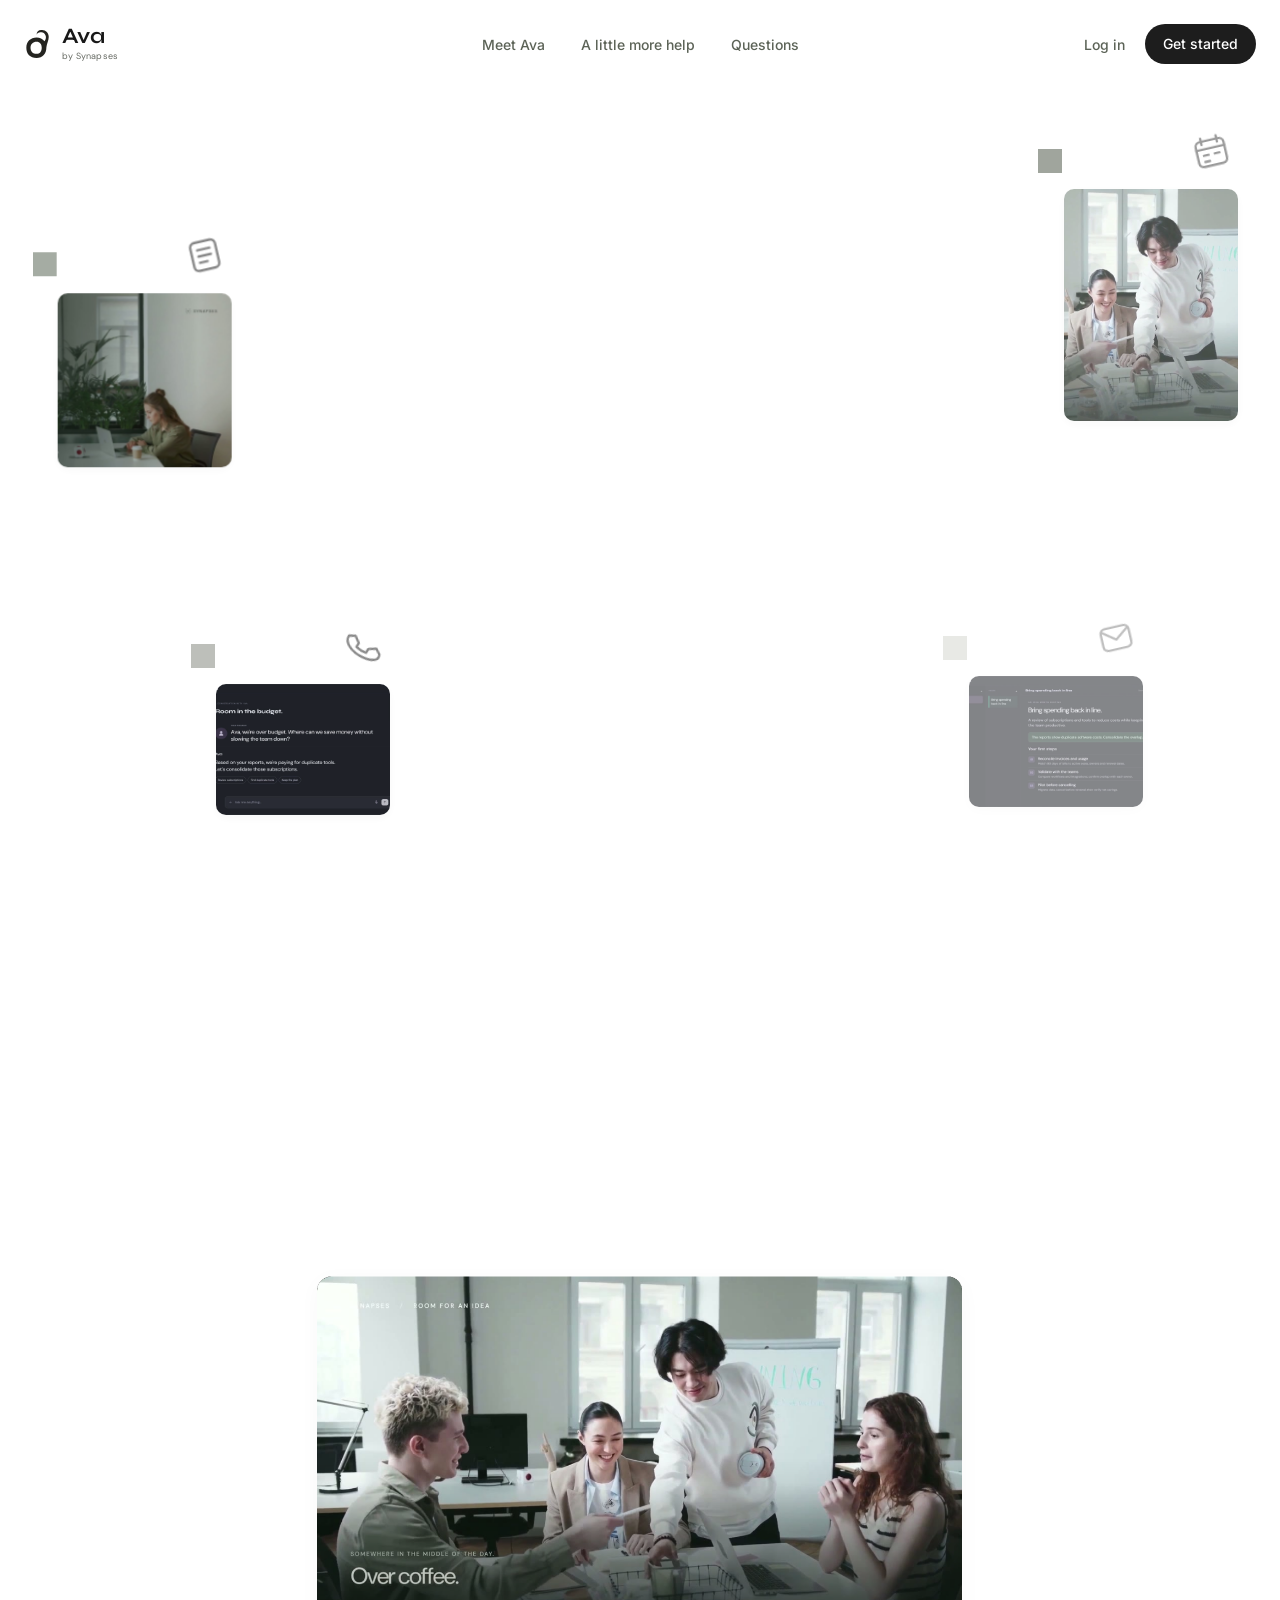
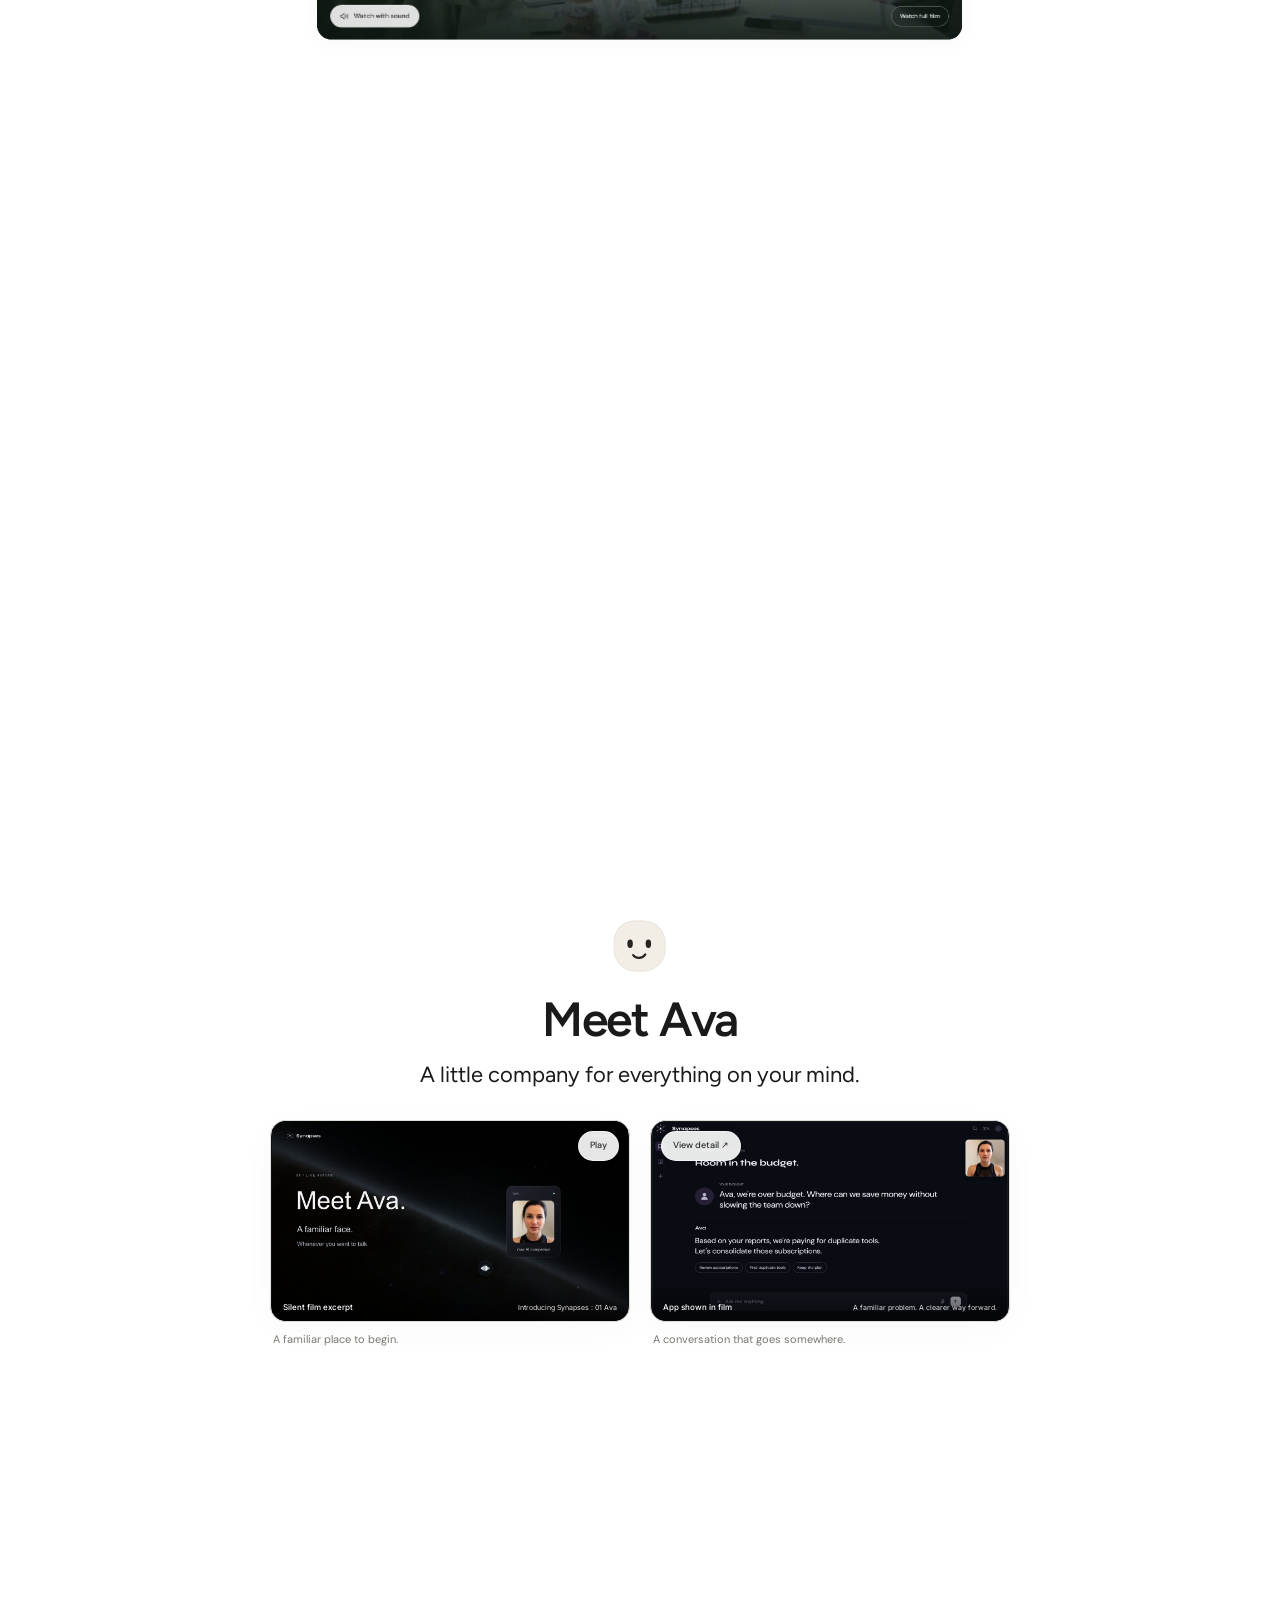
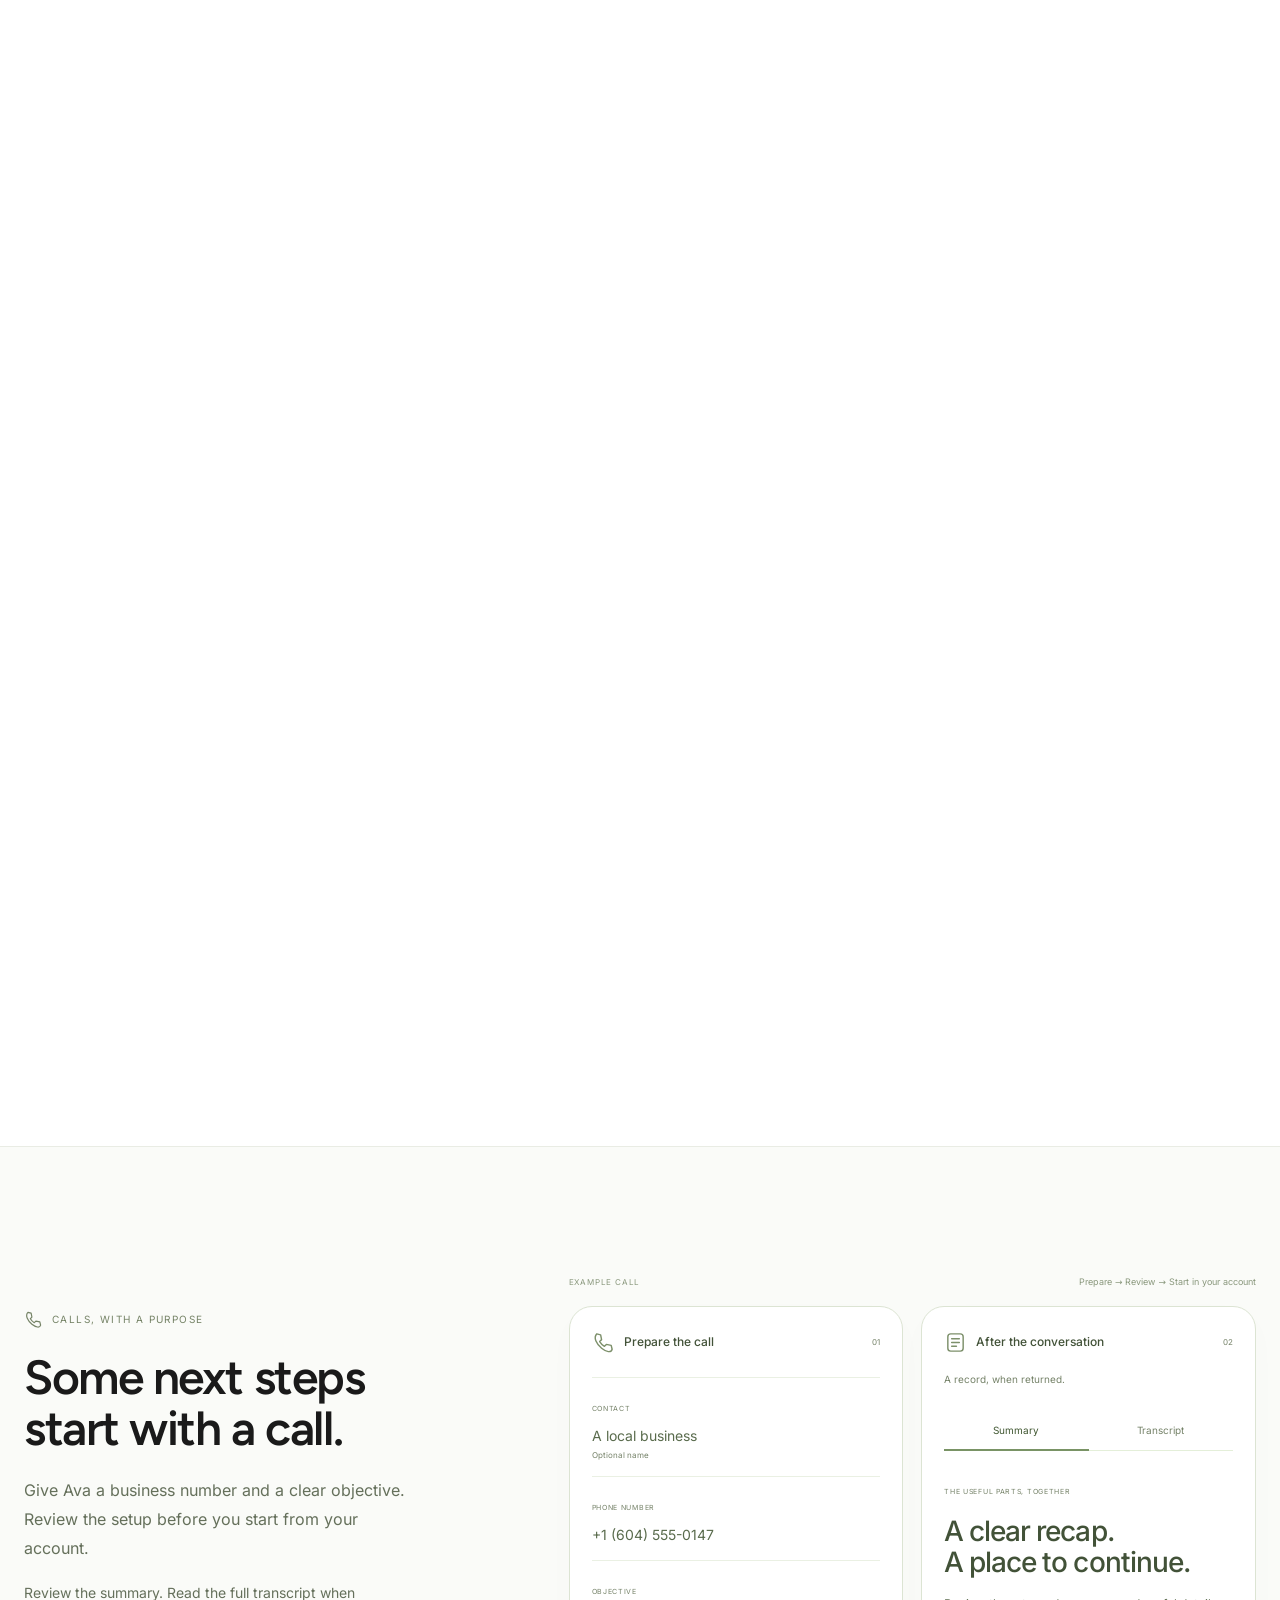
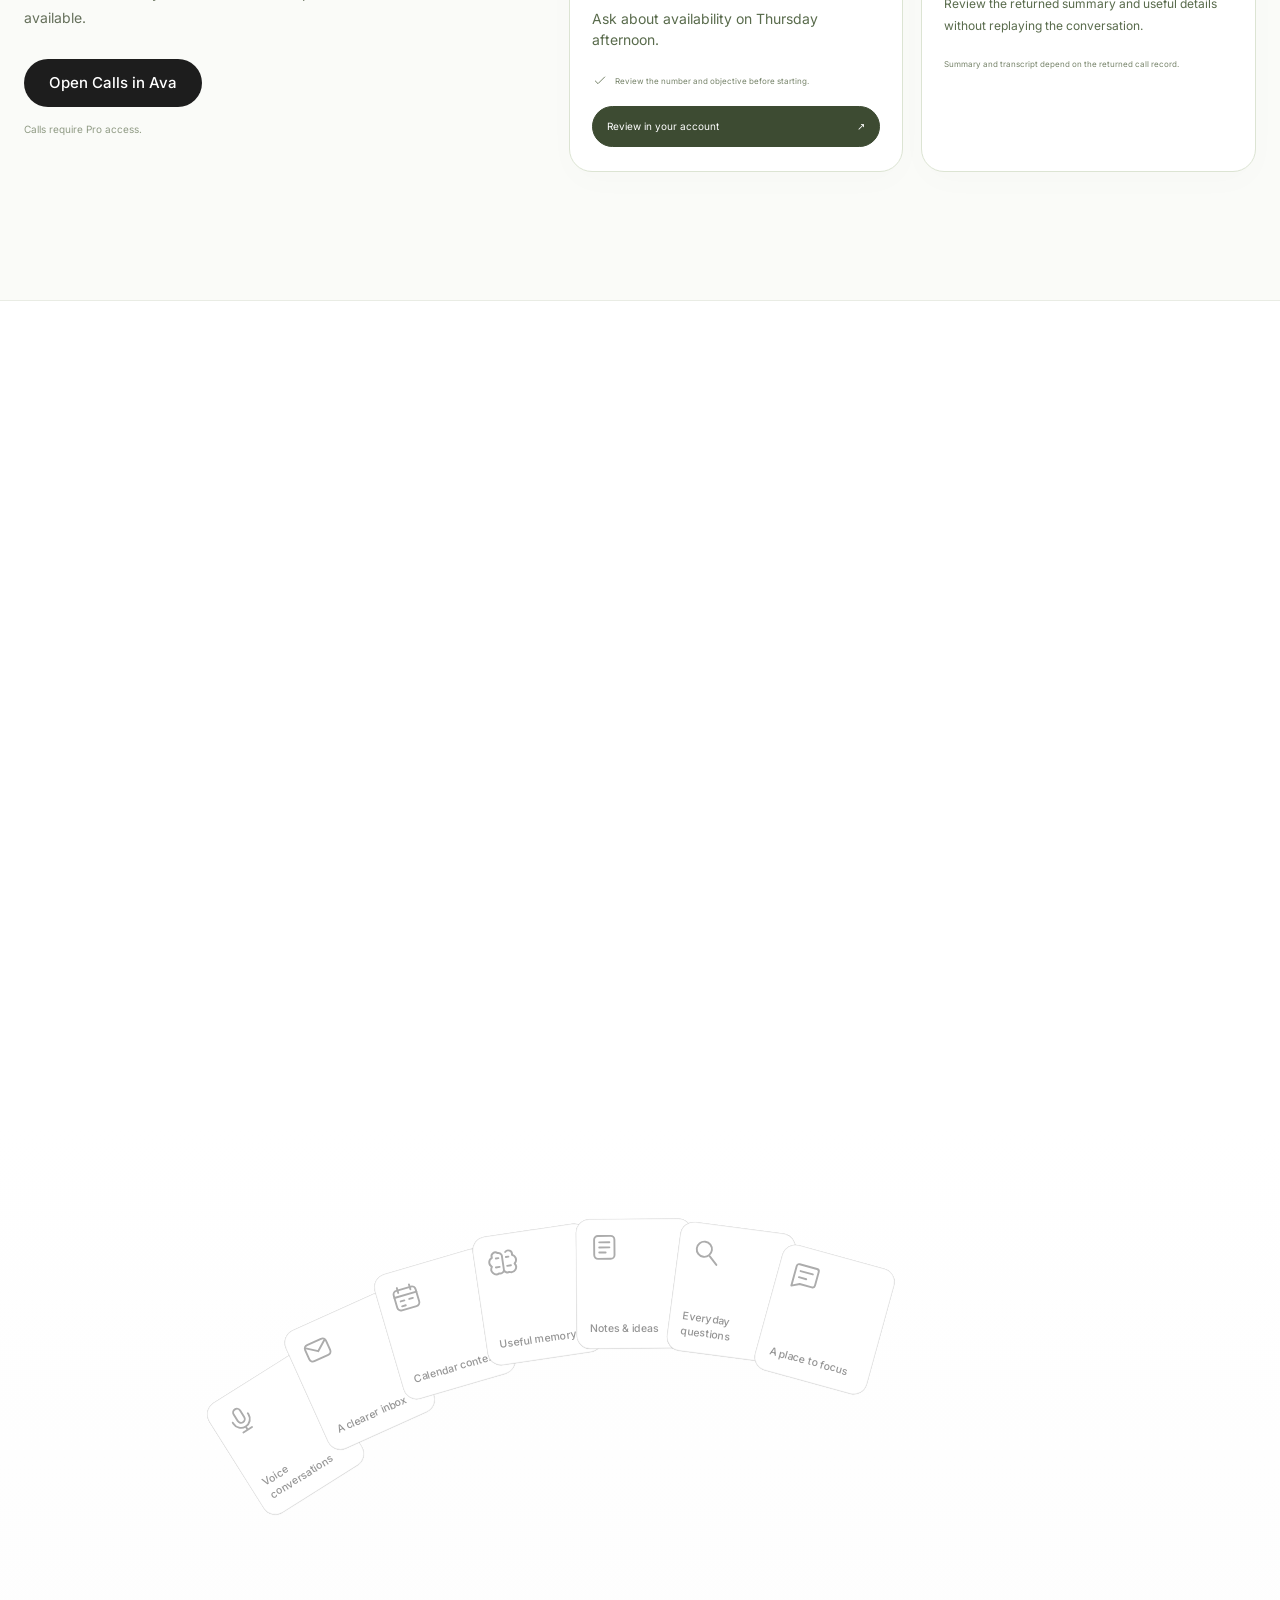
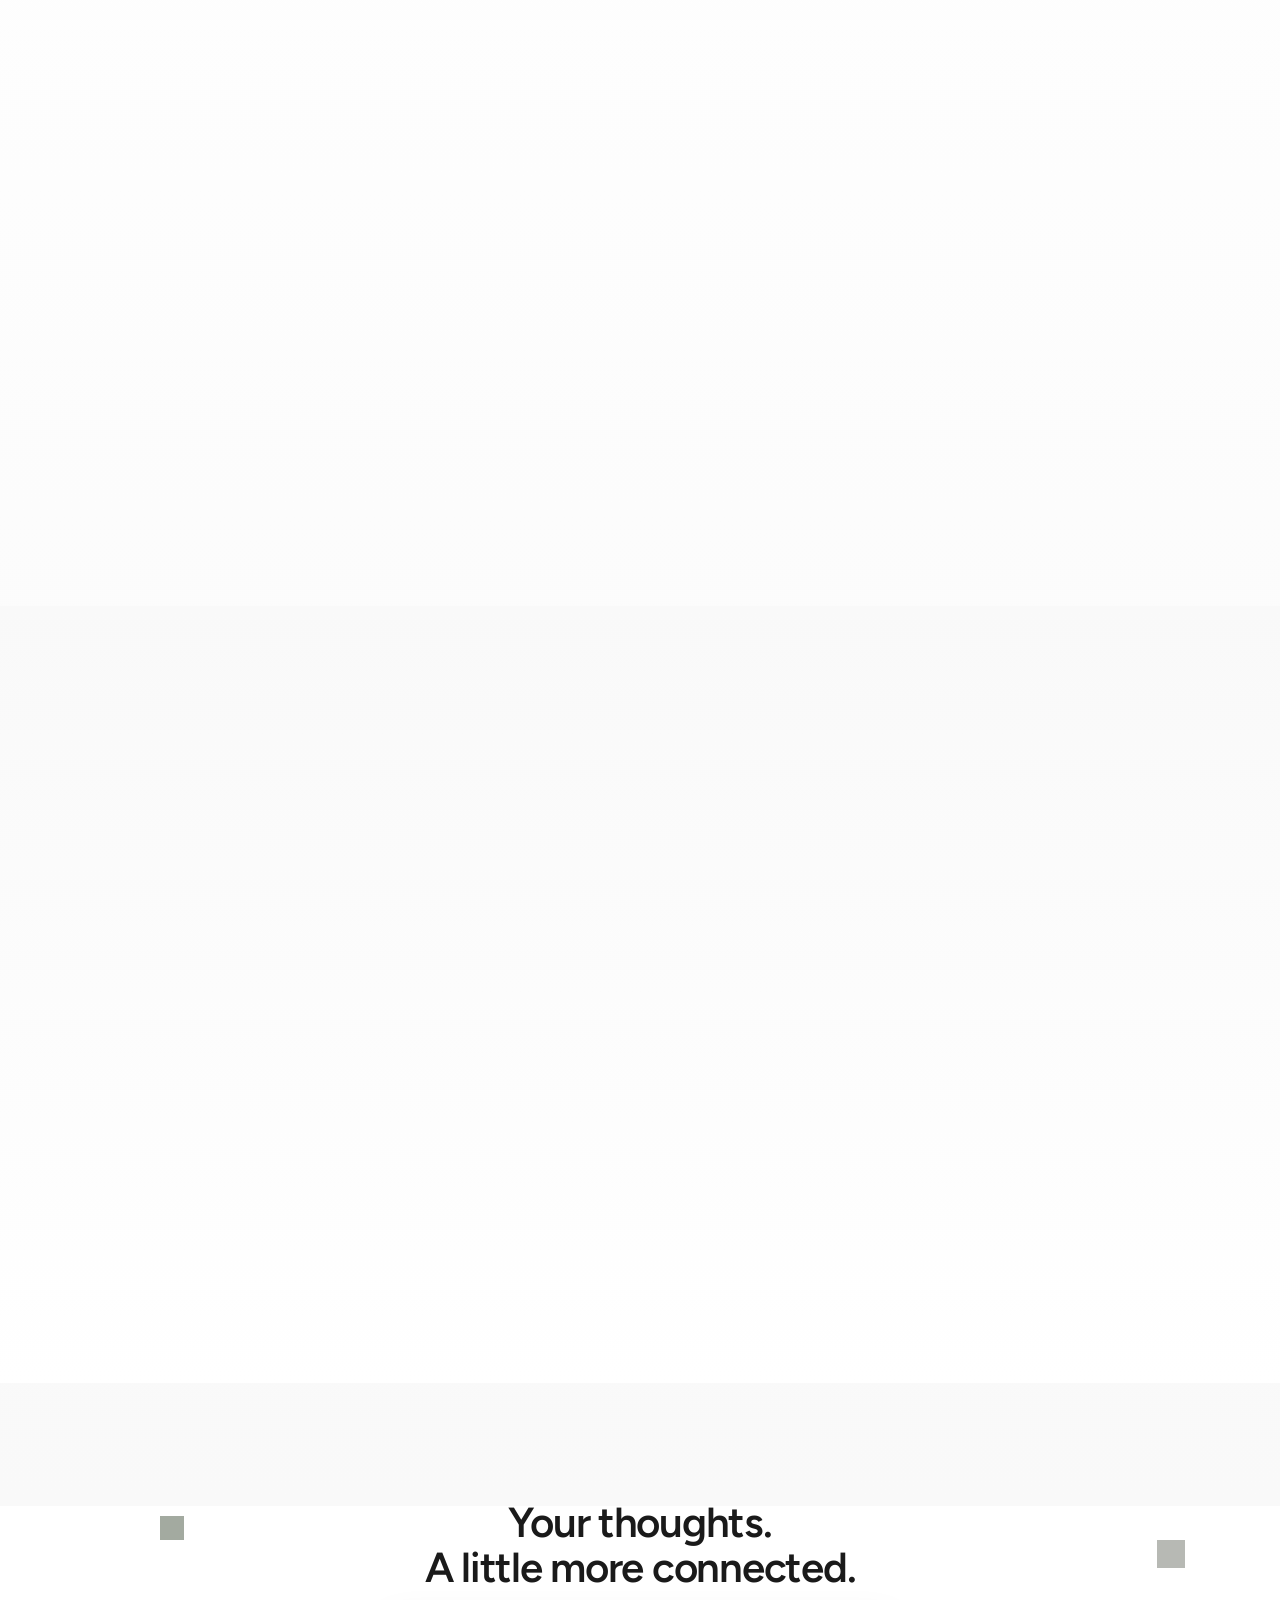
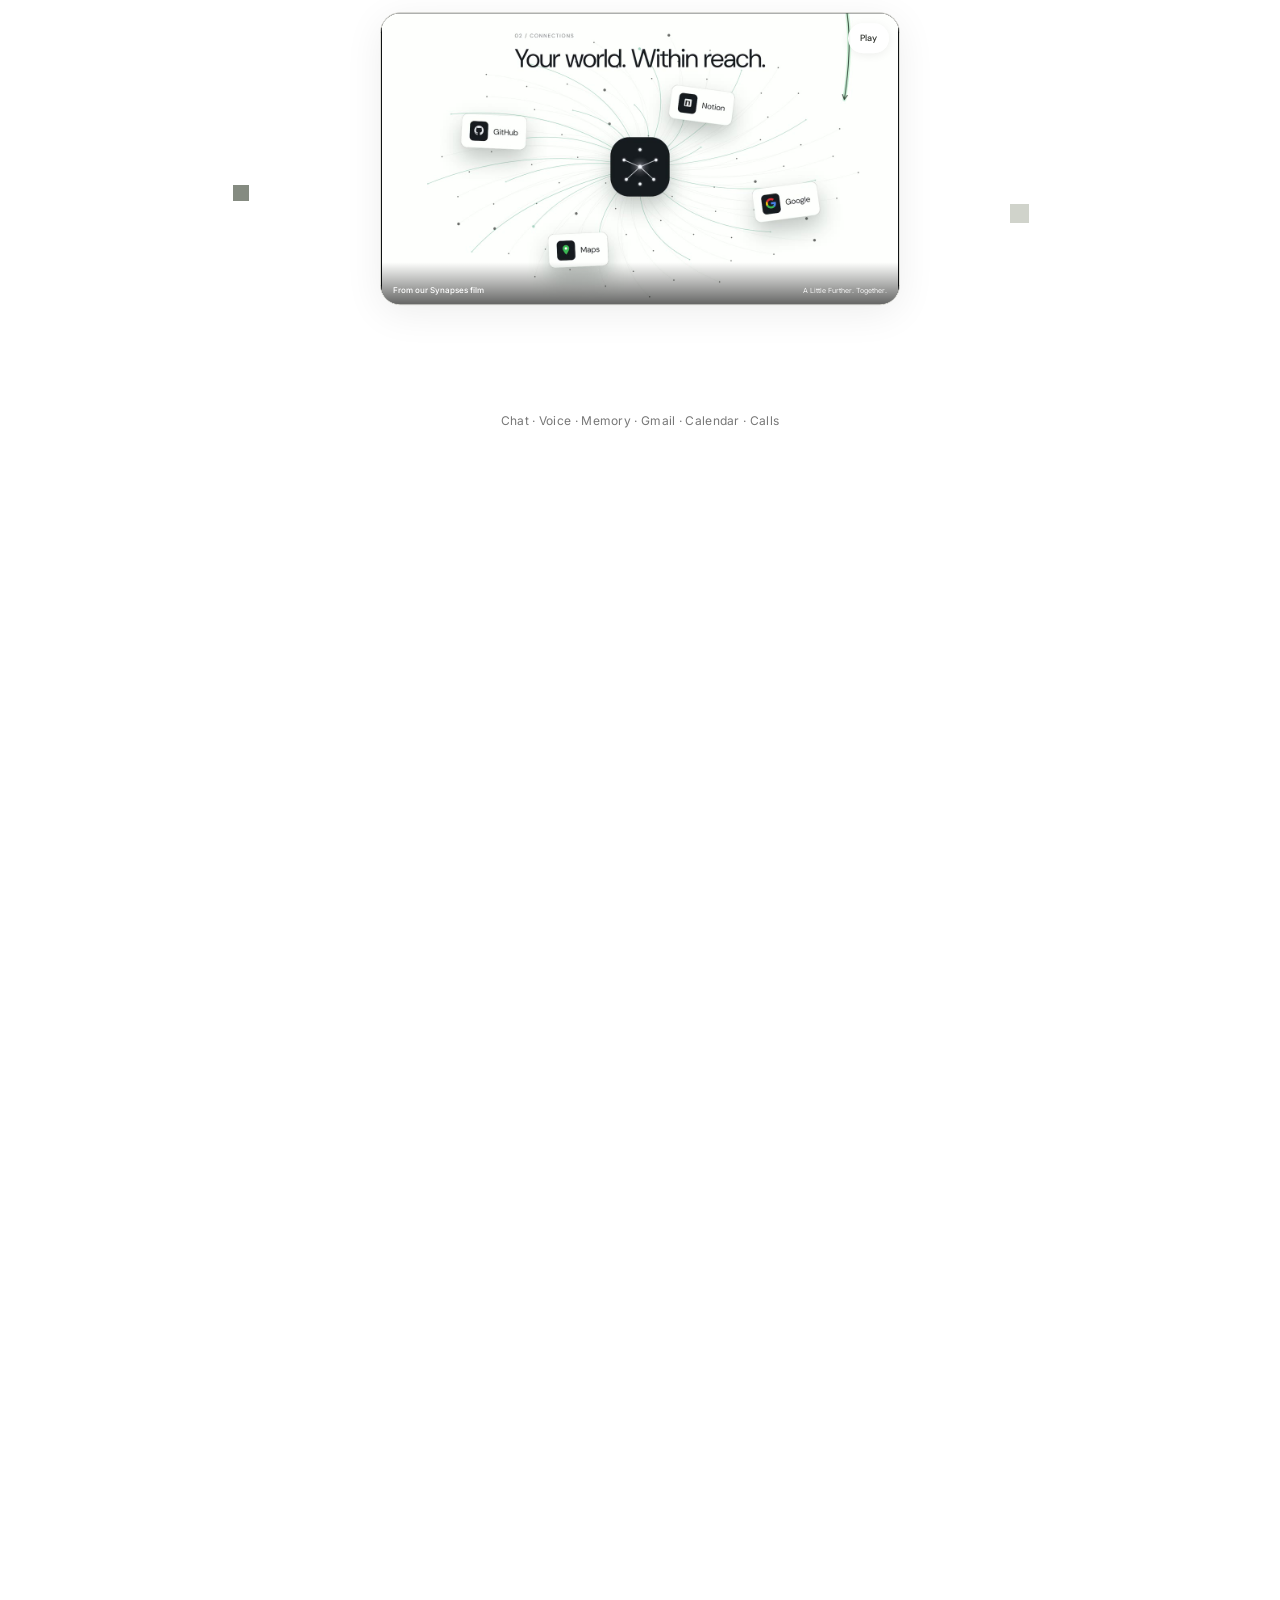
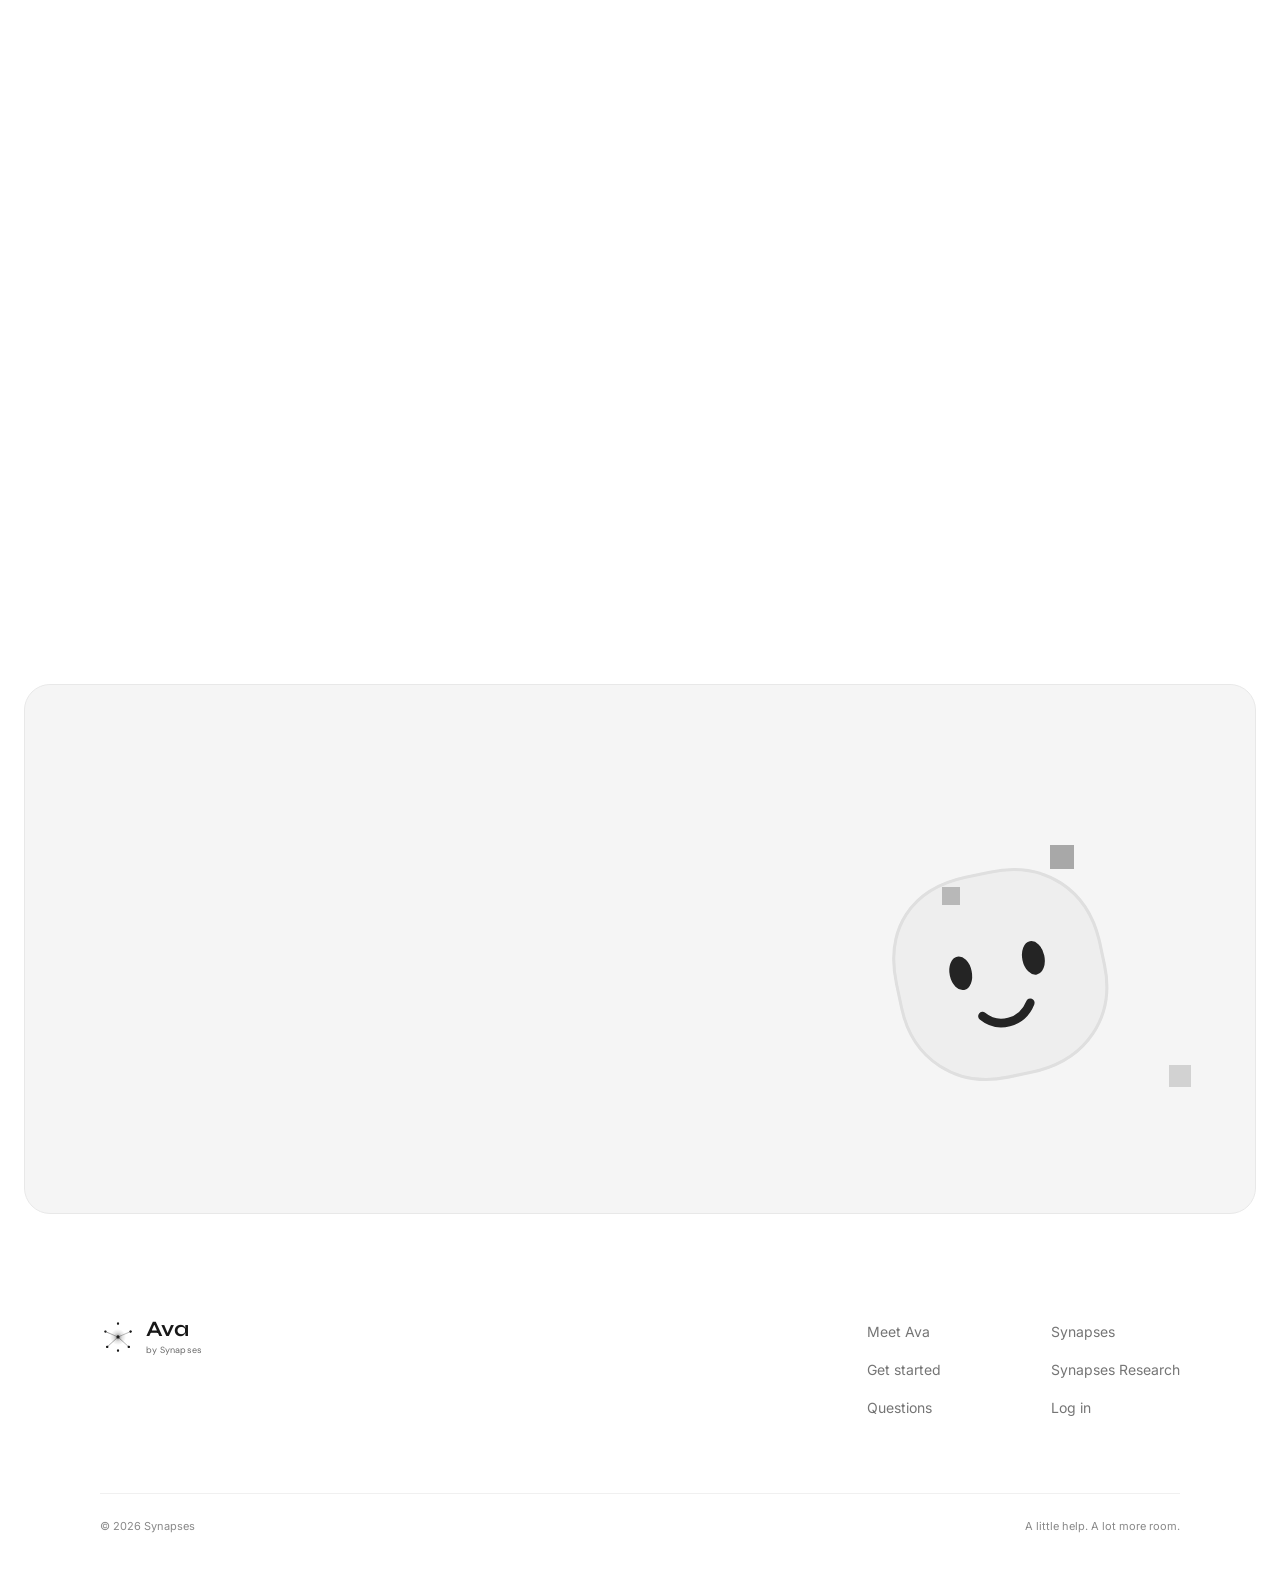
==== commit 84c9b31c: "Initialize hero motion before first paint to prevent duplicate reveal" ====
--- a/index.html
+++ b/index.html
@@ -1,7 +1,30 @@
-<!DOCTYPE html><html lang="en" data-theme="light"><head><meta charset="utf-8"/><meta name="viewport" content="width=device-width,initial-scale=1"/><title>Ava by Synapses — A little help. A lot more room.</title><meta name="description" content="Meet Ava, your personal assistant inside Synapses. A little help with your ideas, conversations, and everyday thinking."/><meta name="theme-color" content="#ffffff"/><link rel="icon" type="image/svg+xml" href="./assets/ava/brand-mark.svg"/><link rel="preload" as="font" href="./assets/syne-latin-400-800.woff2" type="font/woff2" crossorigin/><link rel="preload" as="font" href="./assets/dm-sans-latin-500-600.woff2" type="font/woff2" crossorigin/><link rel="stylesheet" href="./assets/base.css"/><link rel="stylesheet" href="./assets/effects.css"/><link rel="stylesheet" href="./ava.css?v=20261015-dm-sans"/><link rel="stylesheet" href="./media.css"/><link rel="stylesheet" href="./ava-mascot.css"/><link rel="stylesheet" href="./story-media.css"/><script defer src="./ava.js"></script><script defer src="./ava-navigation.js"></script><script defer src="./media.js"></script><script defer src="./story-media.js"></script><script type="module" src="./original-motion.js"></script><script defer src="./source-motion.js"></script><link rel="canonical" href="https://ava.synapses.cloud/">
+<!DOCTYPE html><html lang="en" data-theme="light"><head><meta charset="utf-8"/><script>
+(()=>{
+  const root=document.documentElement;
+  const boot=window.avaMotionBoot={state:'pending'};
+  root.classList.add('foyer-js','foyer-page');
+  boot.fallback=()=>{
+    if(boot.state!=='pending')return;
+    clearTimeout(boot.timer);
+    boot.state='fallback';
+    root.classList.remove('foyer-js');
+    root.classList.add('ava-motion-fallback');
+  };
+  boot.ready=()=>{
+    if(boot.state!=='pending')return;
+    clearTimeout(boot.timer);
+    boot.state='ready';
+  };
+  boot.timer=setTimeout(boot.fallback,2500);
+})();
+</script>
+<style>
+html.ava-motion-fallback :is([data-hero-scene],[data-hero-mark],[data-hero-word],[data-hero-sub],[data-hero-cta],[data-reveal],[data-reveal-item],[data-burst-item],[data-journey-part]){opacity:1!important;visibility:visible!important;transform:none!important}
+</style>
+<meta name="viewport" content="width=device-width,initial-scale=1"/><title>Ava by Synapses — A little help. A lot more room.</title><meta name="description" content="Meet Ava, your personal assistant inside Synapses. A little help with your ideas, conversations, and everyday thinking."/><meta name="theme-color" content="#ffffff"/><link rel="icon" type="image/svg+xml" href="./assets/ava/brand-mark.svg"/><link rel="preload" as="font" href="./assets/syne-latin-400-800.woff2" type="font/woff2" crossorigin/><link rel="preload" as="font" href="./assets/dm-sans-latin-500-600.woff2" type="font/woff2" crossorigin/><link rel="preload" as="image" href="./assets/synapses-videos/synapses-office-still.jpg" media="(min-width:1024px)"/><link rel="preload" as="image" href="./assets/synapses-videos/synapses-chat-still.jpg" media="(min-width:1024px)"/><link rel="preload" as="image" href="./assets/synapses-videos/synapses-between-conversations-v67-poster.jpg" media="(min-width:1024px)"/><link rel="preload" as="image" href="./assets/synapses-videos/synapses-notes-still.jpg" media="(min-width:1024px)"/><link rel="modulepreload" href="./original-motion.js?v=hero-first-paint"/><link rel="stylesheet" href="./assets/base.css"/><link rel="stylesheet" href="./assets/effects.css"/><link rel="stylesheet" href="./ava.css?v=20261015-dm-sans"/><link rel="stylesheet" href="./media.css"/><link rel="stylesheet" href="./ava-mascot.css"/><link rel="stylesheet" href="./story-media.css"/><script defer src="./ava.js?v=hero-first-paint"></script><script defer src="./ava-navigation.js"></script><script defer src="./media.js"></script><script defer src="./story-media.js"></script><script type="module" src="./original-motion.js?v=hero-first-paint"></script><script defer src="./source-motion.js"></script><link rel="canonical" href="https://ava.synapses.cloud/">
 </head><body><div class="foyer flex min-h-svh flex-col bg-background font-sans text-foreground"><a href="#main" class="sr-only focus-visible:not-sr-only">Skip to content</a>
 <header class="sticky top-0 z-50 w-full"><div data-frost aria-hidden="true" class="pointer-events-none absolute inset-x-0 top-0 h-22 bg-background/80 backdrop-blur-sm"></div><div class="relative mx-auto flex h-22 items-center justify-between px-6"><a href="#main" class="ava-brand" aria-label="Ava by Synapses, home"><svg class="ava-curl-brand" width="28" height="34" aria-hidden="true" focusable="false" xmlns="http://www.w3.org/2000/svg" viewBox="4 3 60 72" fill="none"><path fill="currentColor" fill-rule="evenodd" clip-rule="evenodd" d="M52 46C52 60 44 69 31 69C17 69 9 60 9 47C9 34 18 25 31 25C38 25 44 28 48 33C51 29 52 24 50 20C48 15 44 13 39 14C35 14 32 16 31 19C31 13 35 9 41 9C50 8 57 15 57 24C57 31 53 38 52 46ZM42 47C42 39 38 34 31 34C23 34 18 39 18 47C18 55 23 60 31 60C38 60 42 55 42 47Z"/></svg><span class="ava-brand-lockup"><span class="ava-brand-name">Ava</span><small class="ava-brand-byline">by Synapses</small></span></a><nav aria-label="Main" class="absolute left-1/2 hidden -translate-x-1/2 lg:block"><div class="relative" data-pill-scope><div data-pill-overlay aria-hidden="true" class="pointer-events-none absolute inset-0 rounded-full bg-secondary/70 transition-[clip-path] duration-260" style="clip-path:inset(0 100% 0 0 round 9999px)"></div><ul class="relative flex items-center gap-1"><li><a data-pill-item aria-current="page" href="#meet" class="ava-nav-link">Meet Ava</a></li><li><a data-pill-item href="#capabilities" class="ava-nav-link">A little more help</a></li><li><a data-pill-item href="#questions" class="ava-nav-link">Questions</a></li></ul></div></nav><div class="flex items-center gap-1"><a href="https://synapses.cloud/index.html?auth=login" class="ava-nav-link max-lg:hidden">Log in</a><a href="https://synapses.cloud/index.html?welcome=preview" class="ava-button ava-button-small">Get started</a><button type="button" class="ava-menu-button lg:hidden" aria-controls="nav-mobile" aria-expanded="false" aria-label="Open menu"><span></span><span></span></button></div></div><nav id="nav-mobile" aria-label="Mobile navigation" hidden class="ava-mobile-nav"><a href="#meet">Meet Ava</a><a href="#capabilities">A little more help</a><a href="#questions">Questions</a><a href="https://synapses.cloud/index.html?auth=login">Log in</a></nav></header>
-<main id="main" tabindex="-1" class="flex-1"><div class="relative"><div data-hero-pin class="z-0"><section data-hero-section data-parallax-scope data-pixel-field class="relative flex min-h-[calc(100svh-var(--spacing-header))] items-center justify-center overflow-hidden px-6 py-16"><div aria-hidden="true" class="absolute inset-0 hidden perspective-distant lg:block"><div data-hero-stage class="absolute inset-0 will-change-transform transform-3d"><span data-parallax="24" data-parallax-x="-5" class="pointer-events-none absolute inset-0 will-change-transform"><span data-hero-scene data-hero-order="0" data-hero-x="-32" data-hero-y="20" class="absolute inset-0 will-change-transform"><span data-hero-depth="12" data-pixel-avoid class="absolute w-[13.6%]" style="left:5.8%;top:24%"><span data-hero-card class="ava-hero-tile pointer-events-auto block"><img src="./assets/synapses-videos/synapses-office-still.jpg" alt="" class="w-full"/></span></span><span data-hero-depth="26" data-pixel-avoid class="ava-floating-doodle" style="left:15.8%;top:17%"><svg xmlns="http://www.w3.org/2000/svg" width="64" height="64" viewBox="0 0 24 24" fill="none" stroke="currentColor" stroke-width="1.5" stroke-linecap="round" stroke-linejoin="round" aria-hidden="true"><rect x="4" y="3" width="16" height="18" rx="3"/><path d="M8 8h8M8 12h8M8 16h5"/></svg></span><span class="absolute" style="left:3.8%;top:19%;width:24px;height:24px"><span data-pixel class="block size-full bg-pixel-green"></span></span></span></span><span data-parallax="-19" data-parallax-x="-3" class="pointer-events-none absolute inset-0 will-change-transform"><span data-hero-scene data-hero-order="1" data-hero-x="-32" data-hero-y="28" class="absolute inset-0 will-change-transform"><span data-hero-depth="12" data-pixel-avoid class="absolute w-[13.6%]" style="left:19.4%;top:70%"><span data-hero-card class="ava-hero-tile pointer-events-auto block"><img src="./assets/synapses-videos/synapses-chat-still.jpg" alt="" class="w-full"/></span></span><span data-hero-depth="26" data-pixel-avoid class="ava-floating-doodle" style="left:29.4%;top:63%"><svg xmlns="http://www.w3.org/2000/svg" width="64" height="64" viewBox="0 0 24 24" fill="none" stroke="currentColor" stroke-width="1.5" stroke-linecap="round" stroke-linejoin="round" aria-hidden="true"><path d="m5 3 4 1 1 5-2 2a15 15 0 0 0 5 5l2-2 5 1 1 4c-1 4-6 3-11-1S1 7 5 3Z"/></svg></span><span class="absolute" style="left:17.4%;top:65%;width:24px;height:24px"><span data-pixel class="block size-full bg-pixel-pink"></span></span></span></span><span data-parallax="16" data-parallax-x="4" class="pointer-events-none absolute inset-0 will-change-transform"><span data-hero-scene data-hero-order="2" data-hero-x="32" data-hero-y="20" class="absolute inset-0 will-change-transform"><span data-hero-depth="12" data-pixel-avoid class="absolute w-[13.6%]" style="left:80.6%;top:10%"><span data-hero-card class="ava-hero-tile pointer-events-auto block"><img src="./assets/synapses-videos/synapses-between-conversations-v67-poster.jpg" alt="" class="w-full"/></span></span><span data-hero-depth="26" data-pixel-avoid class="ava-floating-doodle" style="left:90.6%;top:3%"><svg xmlns="http://www.w3.org/2000/svg" width="64" height="64" viewBox="0 0 24 24" fill="none" stroke="currentColor" stroke-width="1.5" stroke-linecap="round" stroke-linejoin="round" aria-hidden="true"><rect x="3" y="5" width="18" height="16" rx="3"/><path d="M7 3v4M17 3v4M3 10h18M7 14h3M14 14h3M7 18h3"/></svg></span><span class="absolute" style="left:78.6%;top:5%;width:24px;height:24px"><span data-pixel class="block size-full bg-pixel-orange"></span></span></span></span><span data-parallax="-29" data-parallax-x="6" class="pointer-events-none absolute inset-0 will-change-transform"><span data-hero-scene data-hero-order="3" data-hero-x="32" data-hero-y="28" class="absolute inset-0 will-change-transform"><span data-hero-depth="12" data-pixel-avoid class="absolute w-[13.6%]" style="left:73.2%;top:69%"><span data-hero-card class="ava-hero-tile pointer-events-auto block"><img src="./assets/synapses-videos/synapses-notes-still.jpg" alt="" class="w-full"/></span></span><span data-hero-depth="26" data-pixel-avoid class="ava-floating-doodle" style="left:83.2%;top:62%"><svg xmlns="http://www.w3.org/2000/svg" width="64" height="64" viewBox="0 0 24 24" fill="none" stroke="currentColor" stroke-width="1.5" stroke-linecap="round" stroke-linejoin="round" aria-hidden="true"><rect x="3" y="5" width="18" height="14" rx="3"/><path d="m4 7 8 6 8-6"/></svg></span><span class="absolute" style="left:71.2%;top:64%;width:24px;height:24px"><span data-pixel class="block size-full bg-pixel-yellow"></span></span></span></span></div></div><div data-pixel-avoid class="relative mx-auto flex max-w-3xl flex-col items-center gap-10 text-center"><div data-hero-mark class="ava-hero-mark"><svg width="60" height="60" xmlns="http://www.w3.org/2000/svg" class="ava-loop-mascot" data-ava-character="neutral-placeholder" data-state="listen" viewBox="26 19 84 84" fill="none" role="img" aria-label="Ava preview character"><g class="ava-loop-body"><path d="M34 57c0-18 11-29 29-29h8c18 0 30 12 30 30v7c0 17-12 29-30 29h-8C46 94 34 82 34 65Z" fill="#f2eee5" stroke="#e1dfd6" stroke-width="1"/><g class="ava-loop-look" fill="#242420"><ellipse class="ava-loop-eye" cx="55" cy="58" rx="3.6" ry="5.5"/><ellipse class="ava-loop-eye" cx="79" cy="58" rx="3.6" ry="5.5"/></g><path class="ava-loop-smile" d="M59 73c4 5 12 5 16-1" stroke="#242420" stroke-width="2.8" stroke-linecap="round"/></g></svg>
+<main id="main" tabindex="-1" class="flex-1"><div class="relative"><div data-hero-pin class="z-0"><section data-hero-section data-parallax-scope data-pixel-field class="relative flex min-h-[calc(100svh-var(--spacing-header))] items-center justify-center overflow-hidden px-6 py-16"><div aria-hidden="true" class="absolute inset-0 hidden perspective-distant lg:block"><div data-hero-stage class="absolute inset-0 will-change-transform transform-3d"><span data-parallax="24" data-parallax-x="-5" class="pointer-events-none absolute inset-0 will-change-transform"><span data-hero-scene data-hero-order="0" data-hero-x="-32" data-hero-y="20" class="absolute inset-0 will-change-transform"><span data-hero-depth="12" data-pixel-avoid class="absolute w-[13.6%]" style="left:5.8%;top:24%"><span data-hero-card class="ava-hero-tile pointer-events-auto block"><img src="./assets/synapses-videos/synapses-office-still.jpg" alt="" class="w-full" width="1280" height="720" loading="eager" decoding="async" fetchpriority="high"/></span></span><span data-hero-depth="26" data-pixel-avoid class="ava-floating-doodle" style="left:15.8%;top:17%"><svg xmlns="http://www.w3.org/2000/svg" width="64" height="64" viewBox="0 0 24 24" fill="none" stroke="currentColor" stroke-width="1.5" stroke-linecap="round" stroke-linejoin="round" aria-hidden="true"><rect x="4" y="3" width="16" height="18" rx="3"/><path d="M8 8h8M8 12h8M8 16h5"/></svg></span><span class="absolute" style="left:3.8%;top:19%;width:24px;height:24px"><span data-pixel class="block size-full bg-pixel-green"></span></span></span></span><span data-parallax="-19" data-parallax-x="-3" class="pointer-events-none absolute inset-0 will-change-transform"><span data-hero-scene data-hero-order="1" data-hero-x="-32" data-hero-y="28" class="absolute inset-0 will-change-transform"><span data-hero-depth="12" data-pixel-avoid class="absolute w-[13.6%]" style="left:19.4%;top:70%"><span data-hero-card class="ava-hero-tile pointer-events-auto block"><img src="./assets/synapses-videos/synapses-chat-still.jpg" alt="" class="w-full" width="1280" height="720" loading="eager" decoding="async" fetchpriority="high"/></span></span><span data-hero-depth="26" data-pixel-avoid class="ava-floating-doodle" style="left:29.4%;top:63%"><svg xmlns="http://www.w3.org/2000/svg" width="64" height="64" viewBox="0 0 24 24" fill="none" stroke="currentColor" stroke-width="1.5" stroke-linecap="round" stroke-linejoin="round" aria-hidden="true"><path d="m5 3 4 1 1 5-2 2a15 15 0 0 0 5 5l2-2 5 1 1 4c-1 4-6 3-11-1S1 7 5 3Z"/></svg></span><span class="absolute" style="left:17.4%;top:65%;width:24px;height:24px"><span data-pixel class="block size-full bg-pixel-pink"></span></span></span></span><span data-parallax="16" data-parallax-x="4" class="pointer-events-none absolute inset-0 will-change-transform"><span data-hero-scene data-hero-order="2" data-hero-x="32" data-hero-y="20" class="absolute inset-0 will-change-transform"><span data-hero-depth="12" data-pixel-avoid class="absolute w-[13.6%]" style="left:80.6%;top:10%"><span data-hero-card class="ava-hero-tile pointer-events-auto block"><img src="./assets/synapses-videos/synapses-between-conversations-v67-poster.jpg" alt="" class="w-full" width="1280" height="720" loading="eager" decoding="async" fetchpriority="high"/></span></span><span data-hero-depth="26" data-pixel-avoid class="ava-floating-doodle" style="left:90.6%;top:3%"><svg xmlns="http://www.w3.org/2000/svg" width="64" height="64" viewBox="0 0 24 24" fill="none" stroke="currentColor" stroke-width="1.5" stroke-linecap="round" stroke-linejoin="round" aria-hidden="true"><rect x="3" y="5" width="18" height="16" rx="3"/><path d="M7 3v4M17 3v4M3 10h18M7 14h3M14 14h3M7 18h3"/></svg></span><span class="absolute" style="left:78.6%;top:5%;width:24px;height:24px"><span data-pixel class="block size-full bg-pixel-orange"></span></span></span></span><span data-parallax="-29" data-parallax-x="6" class="pointer-events-none absolute inset-0 will-change-transform"><span data-hero-scene data-hero-order="3" data-hero-x="32" data-hero-y="28" class="absolute inset-0 will-change-transform"><span data-hero-depth="12" data-pixel-avoid class="absolute w-[13.6%]" style="left:73.2%;top:69%"><span data-hero-card class="ava-hero-tile pointer-events-auto block"><img src="./assets/synapses-videos/synapses-notes-still.jpg" alt="" class="w-full" width="1280" height="720" loading="eager" decoding="async" fetchpriority="high"/></span></span><span data-hero-depth="26" data-pixel-avoid class="ava-floating-doodle" style="left:83.2%;top:62%"><svg xmlns="http://www.w3.org/2000/svg" width="64" height="64" viewBox="0 0 24 24" fill="none" stroke="currentColor" stroke-width="1.5" stroke-linecap="round" stroke-linejoin="round" aria-hidden="true"><rect x="3" y="5" width="18" height="14" rx="3"/><path d="m4 7 8 6 8-6"/></svg></span><span class="absolute" style="left:71.2%;top:64%;width:24px;height:24px"><span data-pixel class="block size-full bg-pixel-yellow"></span></span></span></span></div></div><div data-pixel-avoid class="relative mx-auto flex max-w-3xl flex-col items-center gap-10 text-center"><div data-hero-mark class="ava-hero-mark"><svg width="60" height="60" xmlns="http://www.w3.org/2000/svg" class="ava-loop-mascot" data-ava-character="neutral-placeholder" data-state="listen" viewBox="26 19 84 84" fill="none" role="img" aria-label="Ava preview character"><g class="ava-loop-body"><path d="M34 57c0-18 11-29 29-29h8c18 0 30 12 30 30v7c0 17-12 29-30 29h-8C46 94 34 82 34 65Z" fill="#f2eee5" stroke="#e1dfd6" stroke-width="1"/><g class="ava-loop-look" fill="#242420"><ellipse class="ava-loop-eye" cx="55" cy="58" rx="3.6" ry="5.5"/><ellipse class="ava-loop-eye" cx="79" cy="58" rx="3.6" ry="5.5"/></g><path class="ava-loop-smile" d="M59 73c4 5 12 5 16-1" stroke="#242420" stroke-width="2.8" stroke-linecap="round"/></g></svg>
 </div><div class="flex flex-col gap-4"><h1 class="font-display text-4xl leading-[1.05] font-semibold tracking-[-0.03em] text-balance sm:text-5xl"><span data-hero-word class="inline-block">A</span> <span data-hero-word class="inline-block">little</span> <span data-hero-word class="inline-block">help.</span> <span data-hero-word class="inline-block">A</span> <span data-hero-word class="inline-block">lot</span> <span data-hero-word class="inline-block">more</span> <span data-hero-word class="inline-block">room.</span></h1><p data-hero-sub class="font-display text-lead ava-hero-description">Meet Ava, your personal assistant inside Synapses. A place to talk things through, keep useful context, and make a little space for your day.</p></div><div data-hero-cta><a href="https://synapses.cloud/index.html?welcome=preview" class="ava-button ">Meet Ava</a><a href="https://synapses.cloud/index.html?guest=1" class="ava-hero-guest">Take a look around <svg xmlns="http://www.w3.org/2000/svg" width="15" height="15" viewBox="0 0 24 24" fill="none" stroke="currentColor" stroke-width="1.5" stroke-linecap="round" stroke-linejoin="round" aria-hidden="true"><path d="M4 12h16M14 6l6 6-6 6"/></svg></a></div></div></section></div>
 <section data-pin-scope data-video-reveal class="relative z-10 px-6 [--hold:60svh]"><div data-pin-stage data-video-stage class="flex items-center py-8"><div data-video-frame class="ava-main-film relative mx-auto aspect-video w-full max-w-[1680px] origin-center overflow-hidden rounded-foyer-4xl"><div class="ava-film-player ava-film-player-main" data-film-player data-film-manual><video data-ava-film data-src="./assets/synapses-videos/synapses-between-conversations-v67.mp4" poster="./assets/synapses-videos/synapses-between-conversations-v67-poster.jpg" muted playsinline loop preload="none" aria-label="A familiar problem. A clearer way forward. — a Synapses film"></video><div class="ava-film-shade" aria-hidden="true"></div><div class="ava-film-controls"><button type="button" data-film-sound class="ava-film-sound" aria-label="Watch Between conversations with sound"><svg viewBox="0 0 24 24" width="17" height="17" fill="none" stroke="currentColor" stroke-width="1.6"><path d="m3 10 4-1 5-4v14l-5-4-4-1Z"/><path d="M16 9v6M20 6v12"/></svg><span>Watch with sound</span></button><button type="button" data-film-play class="ava-film-play" aria-label="Play Between conversations">Play film</button></div></div></div></div></section></div>
 <div id="meet" data-pin-scope data-journey style="--hold:200svh"><div data-pin-stage data-journey-stage><section data-journey-layer="meet"><div class="ava-meet-layout relative flex flex-col items-center justify-center-safe gap-10 overflow-hidden px-6 py-20 lg:min-h-(--spacing-stage) lg:py-0"><div class="flex flex-col items-center gap-4 text-center"><span data-fo-mark-slot="meet" data-fo-mark-tilt="-15" class="block w-16"><svg width="64" height="64" xmlns="http://www.w3.org/2000/svg" class="ava-loop-mascot" data-ava-character="neutral-placeholder" data-state="listen" viewBox="26 19 84 84" fill="none" role="img" aria-label="Ava preview character"><g class="ava-loop-body"><path d="M34 57c0-18 11-29 29-29h8c18 0 30 12 30 30v7c0 17-12 29-30 29h-8C46 94 34 82 34 65Z" fill="#f2eee5" stroke="#e1dfd6" stroke-width="1"/><g class="ava-loop-look" fill="#242420"><ellipse class="ava-loop-eye" cx="55" cy="58" rx="3.6" ry="5.5"/><ellipse class="ava-loop-eye" cx="79" cy="58" rx="3.6" ry="5.5"/></g><path class="ava-loop-smile" d="M59 73c4 5 12 5 16-1" stroke="#242420" stroke-width="2.8" stroke-linecap="round"/></g></svg>
